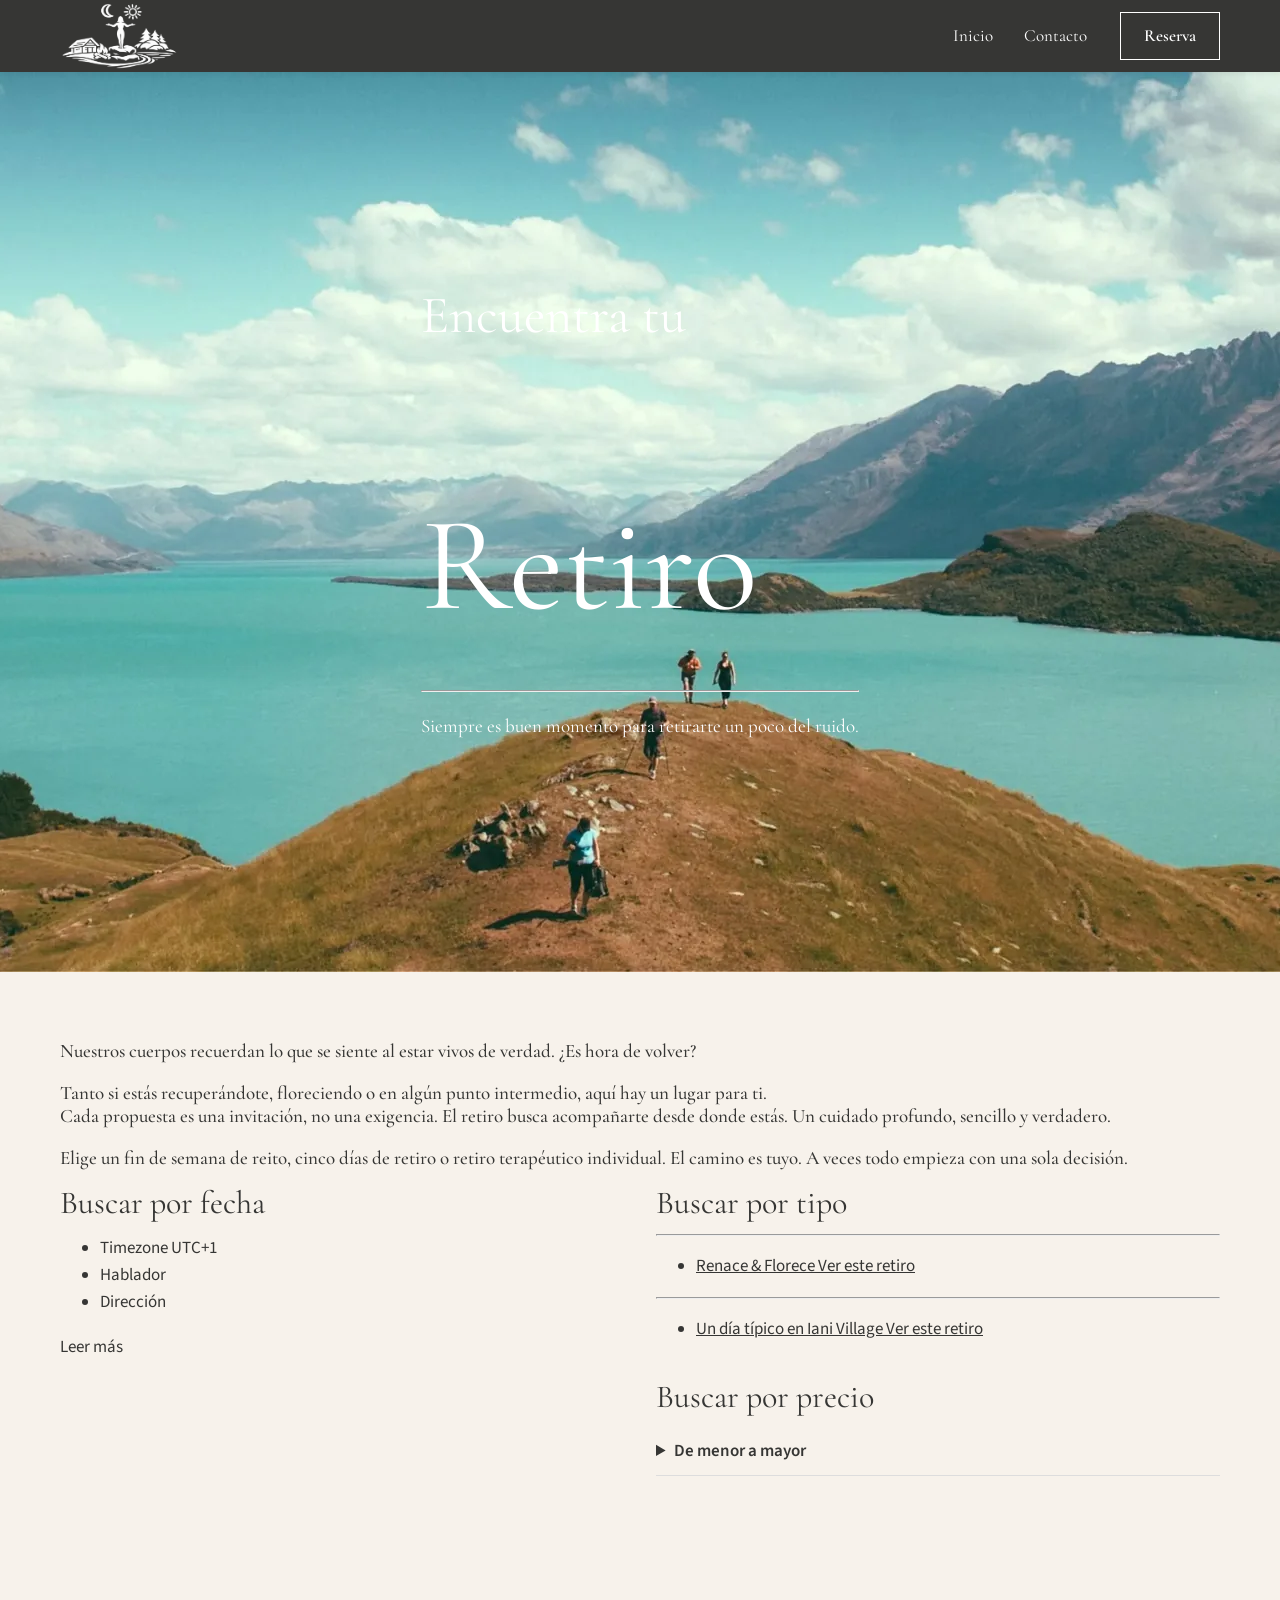
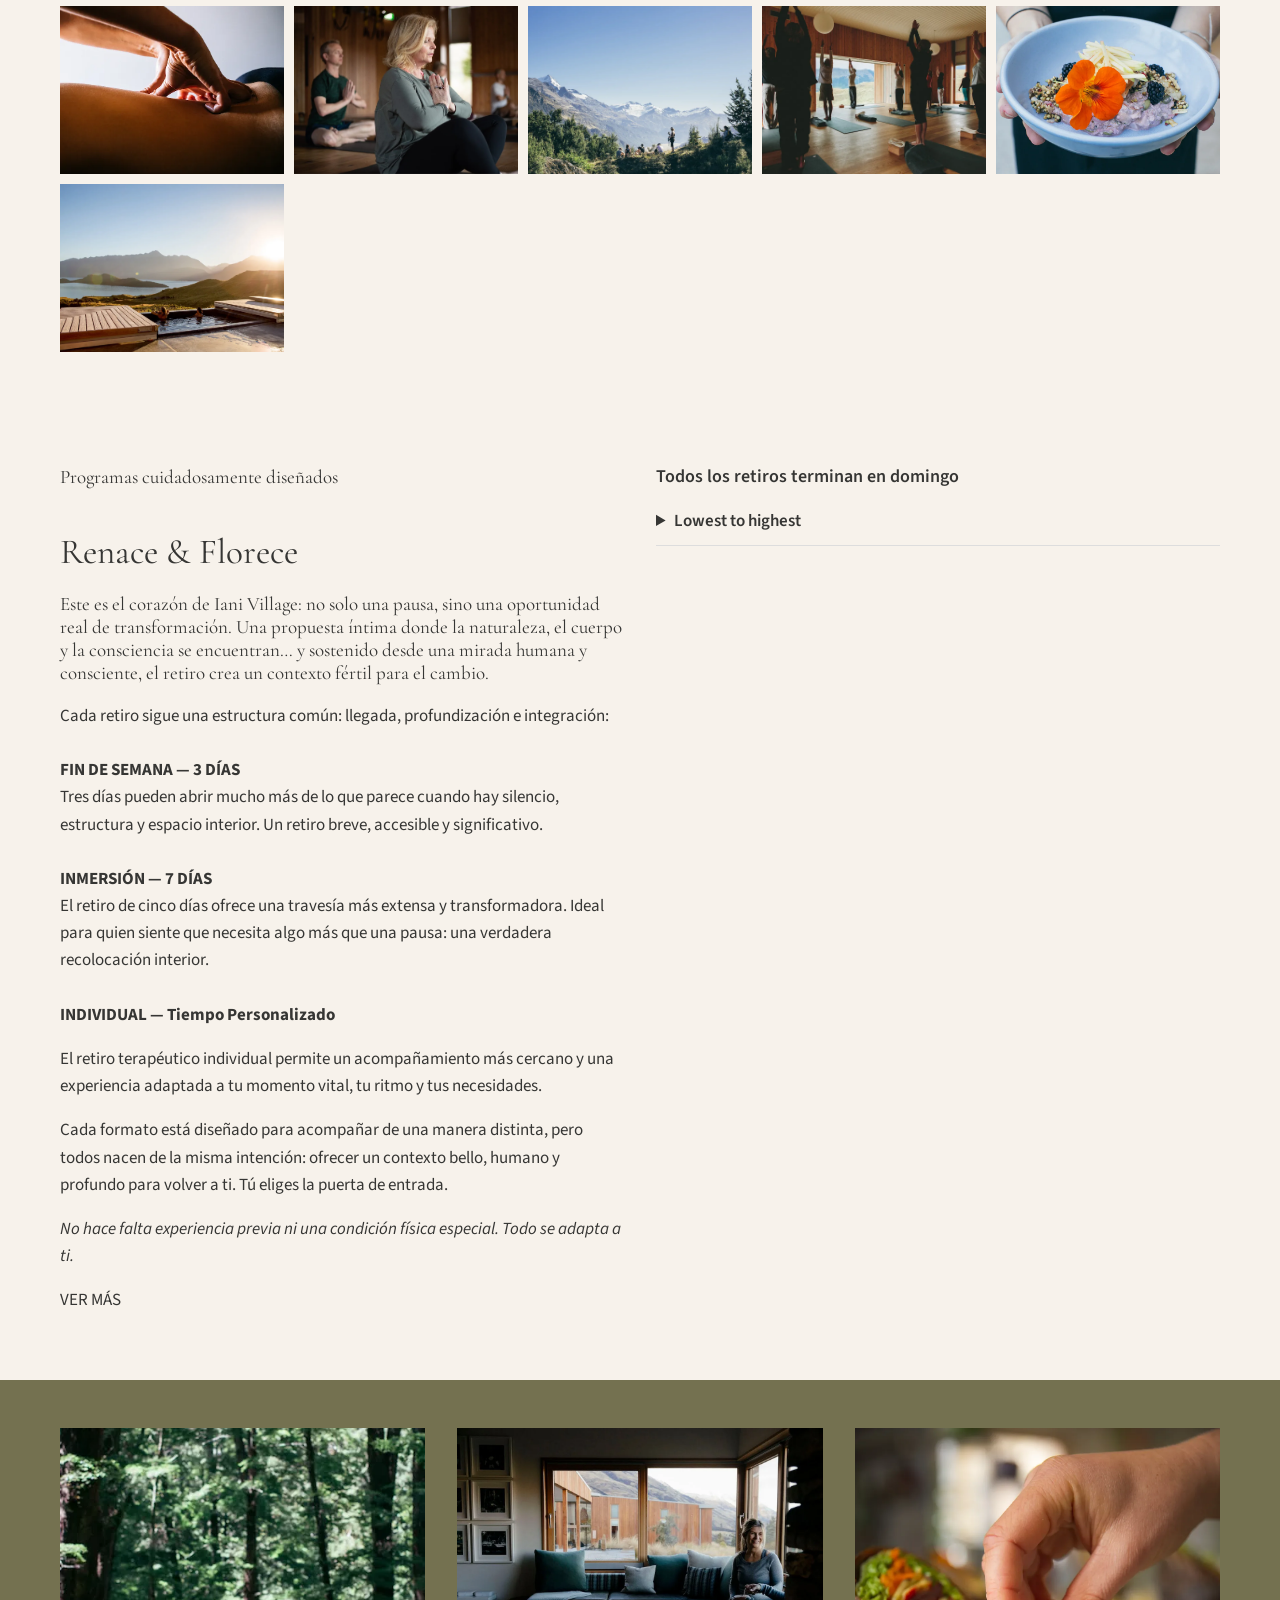
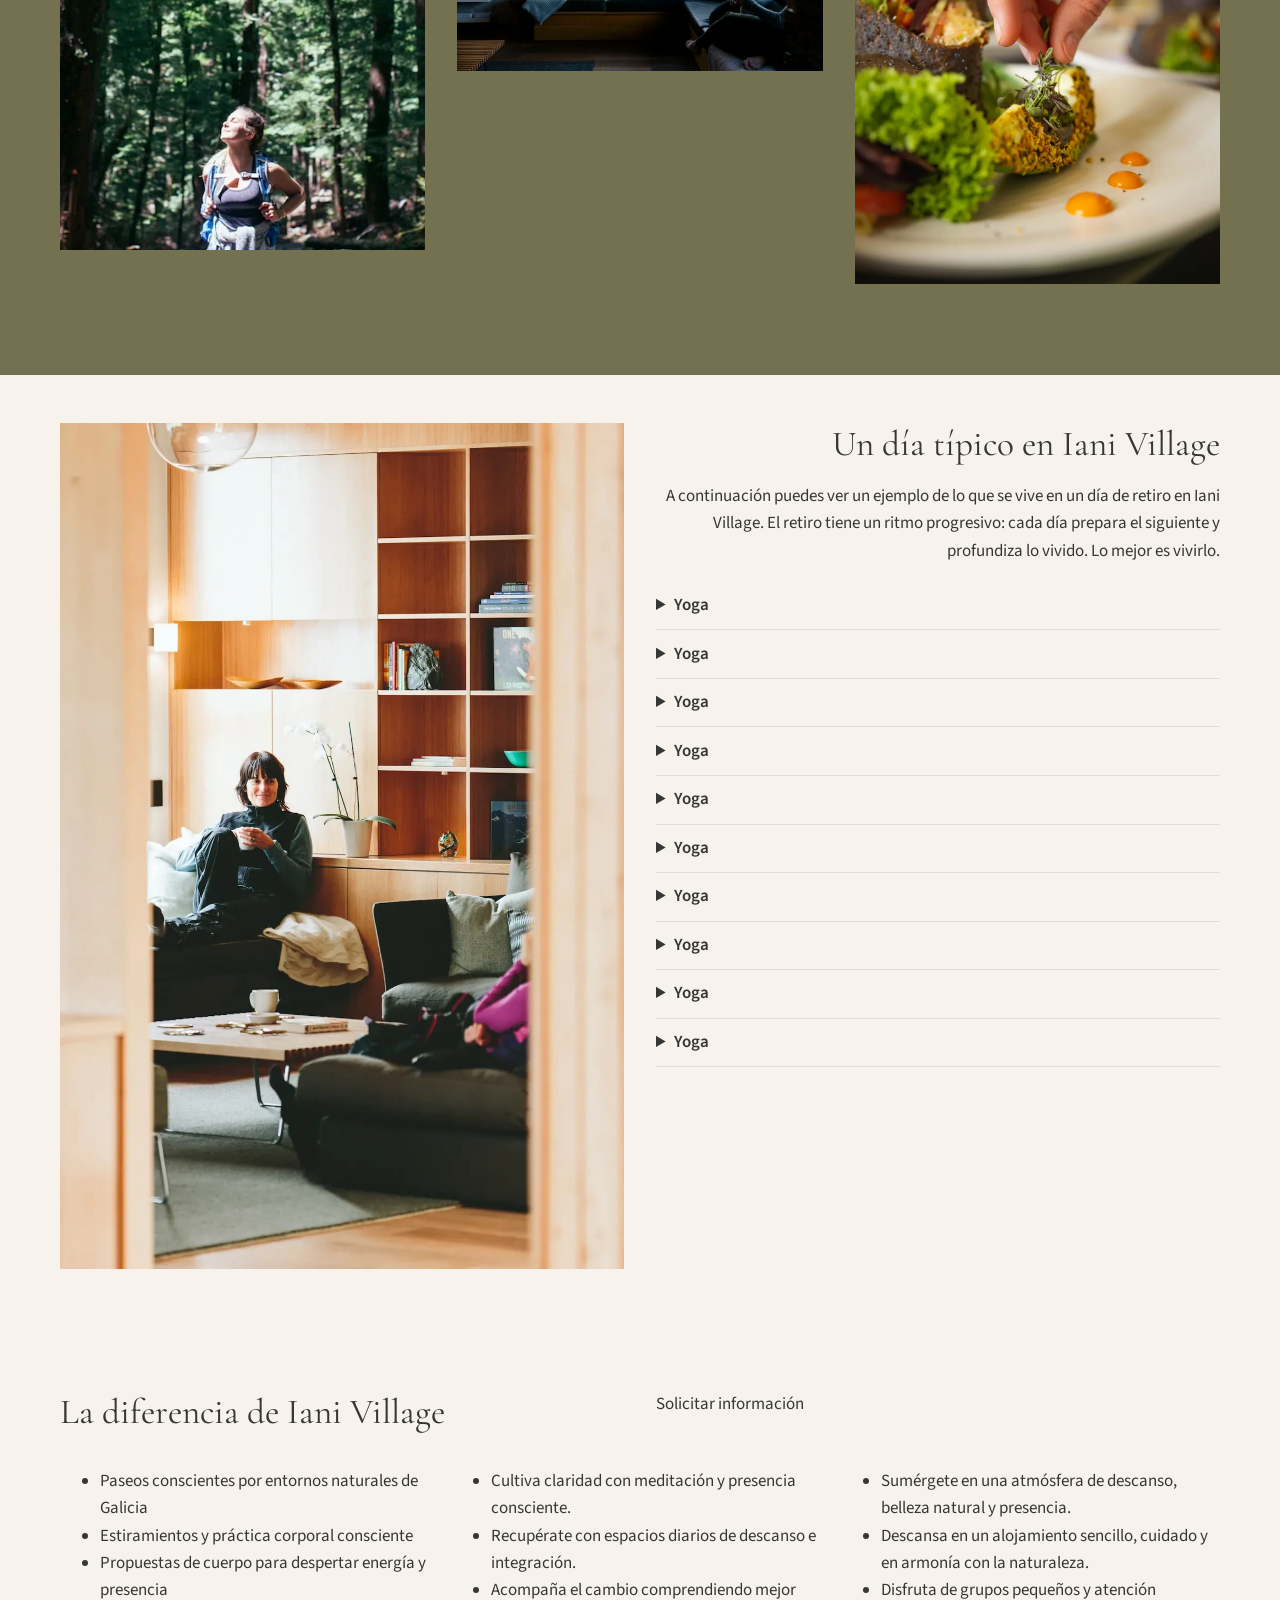
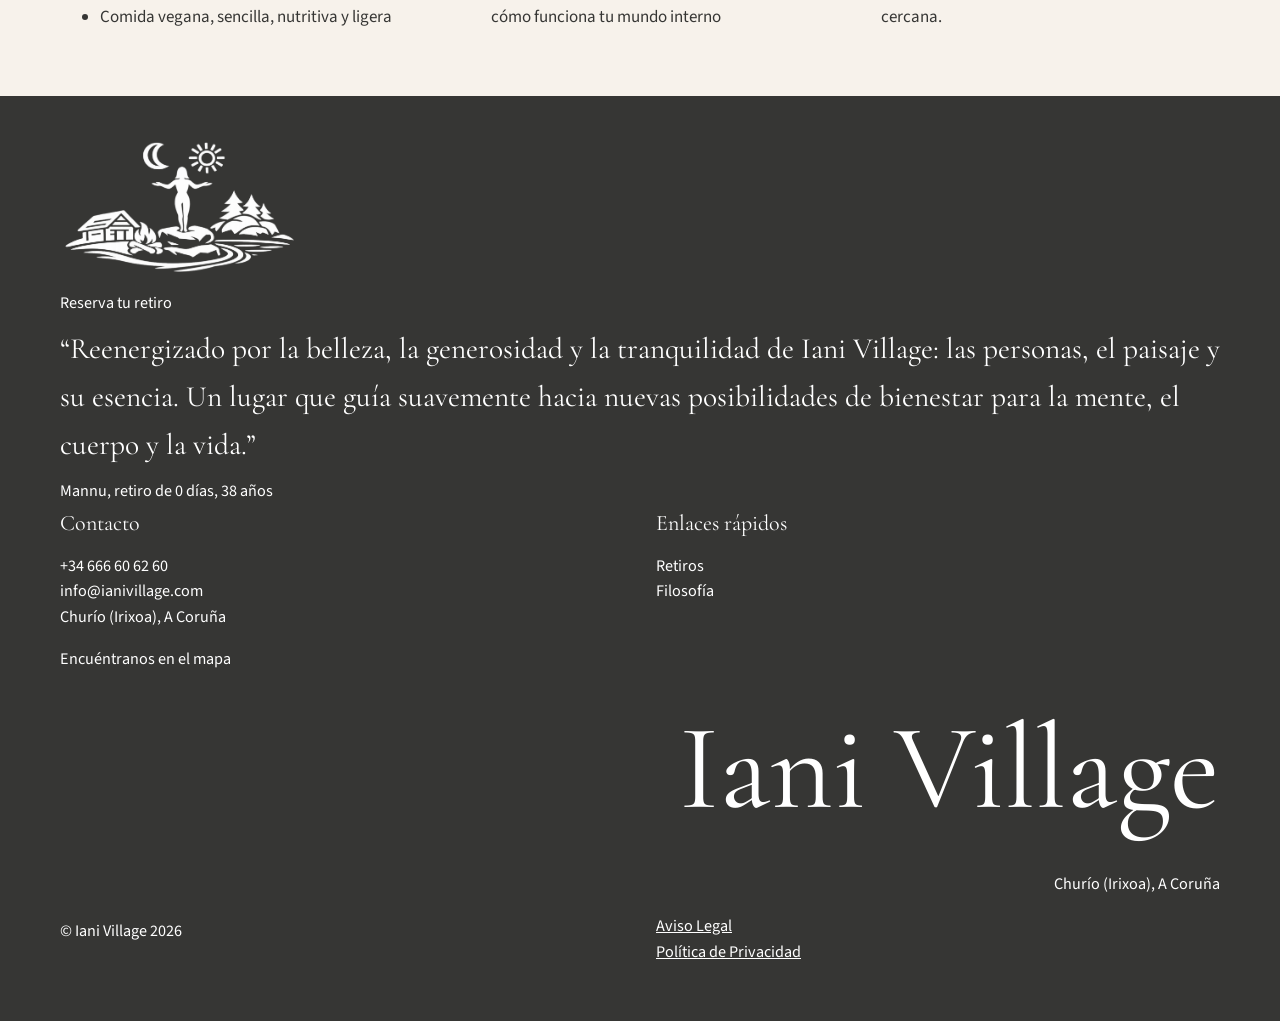
==== docs/index.html @ d8193617 "Iani Village: portada y textos legales Co-Authored-By: Claude Opus 5.5 <noreply@anthropic.com> Claud" ====
<!DOCTYPE html>
<html lang="es">
<head>
<meta charset="utf-8">
<meta name="viewport" content="width=device-width, initial-scale=1">
<title>Iani Village | Retiros de consciencia en la naturaleza | Iani Village</title>
<meta name="description" content="Un espacio de retiro en plena naturaleza gallega para parar, respirar, sentir y volver a lo esencial.">
<link rel="icon" href="img/favicon.png">
<link rel="preconnect" href="https://fonts.googleapis.com">
<link rel="preconnect" href="https://fonts.gstatic.com" crossorigin>
<link rel="stylesheet" href="https://fonts.googleapis.com/css2?family=Cormorant+Garamond:ital,wght@0,400;0,500;0,600;1,400&family=Source+Sans+3:ital,wght@0,300;0,400;0,600;1,400&display=swap">
<link rel="stylesheet" href="estilo.css">
</head>
<body class="normal">
<header class="cabecera">
  <div class="ancho">
    <a class="logo" href="./"><img src="img/cropped-chatgpt-image-26-mar-2026-15-52-22-1.webp" alt="Iani Village"></a>
    <input type="checkbox" id="menu-movil" class="menu-check">
    <label for="menu-movil" class="menu-boton" aria-label="Abrir menú"><span></span></label>
    <nav class="menu">
      <ul>
        <li><a href="./">Inicio</a>
        </li>
        <li><a href="mailto:info@ianivillage.com">Contacto</a>
        </li>
      </ul>
      <a class="boton boton-cabecera" href="https://wa.me/34666606260">Reserva</a>
    </nav>
  </div>
</header>
<main>
<section class="bloque centrado" style="background-image:url('img/imgi-87-6573a734d9a6471a1a8c747d-hike-in-the-hills-min-scale.webp');min-height:100svh">
<div class="ancho">
<p style='font-family:"Cormorant Garamond", sans-serif;font-size:clamp(34px, 4.1vw, 56px);font-weight:400;line-height:62px;color:var( --e-global-color-secondary )'>Encuentra tu</p>
<h1 style='font-family:"Cormorant Garamond", sans-serif;font-size:clamp(86px, 10.5vw, 144px);font-weight:400;line-height:115px;color:var( --e-global-color-secondary )'>Retiro</h1>
<hr/>
<div style='font-family:"Cormorant Garamond", sans-serif;font-size:19px;font-weight:400;line-height:29px;color:var( --e-global-color-secondary )'>
<p> Siempre es buen momento para retirarte un poco del ruido. </p>
</div>
</div>
</section>
<section class="bloque" style="background-color:var( --e-global-color-49dea98 )">
<div class="ancho">
<div style='font-family:"Cormorant Garamond", sans-serif;font-size:19px;font-weight:500;line-height:23px'>
<p>Nuestros cuerpos recuerdan lo que se siente al estar vivos de verdad. ¿Es hora de volver?</p>
<p>Tanto si estás recuperándote, floreciendo o en algún punto intermedio, aquí hay un lugar para ti.<br/>Cada propuesta es una invitación, no una exigencia. El retiro busca acompañarte desde donde estás. Un cuidado profundo, sencillo y verdadero.</p>
<p>Elige un fin de semana de reito, cinco días de retiro o retiro terapéutico individual. El camino es tuyo. A veces todo empieza con una sola decisión.</p>
</div>
<div class="grupo">
<div class="columnas">
<div class="col">
<div class="grupo">
<h3 style='font-family:"Cormorant Garamond", sans-serif;font-size:clamp(22px, 2.5vw, 34px);font-weight:400;line-height:30px'>Buscar por fecha</h3>
<ul>
<li>Timezone UTC+1   </li>
<li>Hablador   </li>
<li>Dirección   </li>
</ul>
<p><a>Leer más</a> </p>
</div>
</div>
<div class="col">
<div class="grupo">
<h3 style='font-family:"Cormorant Garamond", sans-serif;font-size:clamp(22px, 2.5vw, 34px);font-weight:400;line-height:30px'>Buscar por tipo</h3>
<hr/>
<ul>
<li><a href="#revive-and-thrive"> Renace &amp; Florece  Ver este retiro   </a></li>
</ul>
<hr/>
<ul>
<li><a href="#typical-day"> Un día típico en Iani Village  Ver este retiro   </a></li>
</ul>
<h3 style='font-family:"Cormorant Garamond", sans-serif;font-size:clamp(22px, 2.5vw, 34px);font-weight:400;line-height:30px'>Buscar por precio</h3>
<details>
<summary>De menor a mayor</summary>
<ul>
<li> 02 Aug 26 , Essential (5 Day)  From $ 6250 NZD   </li>
<li> 02 Aug 26 , Essential (5 Day)  From $ 6250 NZD   </li>
<li> 02 Aug 26 , Essential (5 Day)  From $ 6250 NZD   </li>
<li> 02 Aug 26 , Essential (5 Day)  From $ 6250 NZD   </li>
<li> 02 Aug 26 , Essential (5 Day)  From $ 6250 NZD   </li>
</ul>
</details>
</div>
</div>
</div>
</div>
</div>
</section>
<section class="bloque" style="background-color:var( --e-global-color-49dea98 )">
<div class="ancho">
<div class="galeria"><img alt="" loading="lazy" src="img/65d5839ad60076012c733bdc-tomlajones-com-4251.webp"/><img alt="" loading="lazy" src="img/65715ee63e44aac0881cd222-group-yoga-min.webp"/><img alt="" loading="lazy" src="img/65d6abd6b6a6f51faaefb28f-tomlajones-com-3338hero-hiking.webp"/><img alt="" loading="lazy" src="img/661ddcc73cf35f672168e296-20140302-trade-151-0733hero-classes.webp"/><img alt="" loading="lazy" src="img/65d5834be186c3b161023112-tomlajones-com-3255.webp"/><img alt="" loading="lazy" src="img/65d5835667487797ab1fb6ae-c-rutherford-8263.webp"/></div>
</div>
</section>
<section class="bloque" id="revive-and-thrive" style="background-color:var( --e-global-color-49dea98 )">
<div class="ancho">
<div class="columnas">
<div class="col">
<div class="grupo">
<p style='font-family:"Cormorant Garamond", sans-serif;font-size:19px;font-weight:400;line-height:23px'>Programas cuidadosamente diseñados</p>
<h2>Renace &amp; Florece</h2>
<div style='font-family:"Cormorant Garamond", sans-serif;font-size:19px;font-weight:400;line-height:23px'>
<p>Este es el corazón de Iani Village: no solo una pausa, sino una oportunidad real de transformación. Una propuesta íntima donde la naturaleza, el cuerpo y la consciencia se encuentran… y sostenido desde una mirada humana y consciente, el retiro crea un contexto fértil para el cambio.</p>
</div>
<p>Cada retiro sigue una estructura común: llegada, profundización e integración:<br/>‍<br/><strong>FIN DE SEMANA — 3 DÍAS</strong><br/>Tres días pueden abrir mucho más de lo que parece cuando hay silencio, estructura y espacio interior. Un retiro breve, accesible y significativo.<br/>‍<br/><strong>INMERSIÓN — 7 DÍAS</strong><br/>El retiro de cinco días ofrece una travesía más extensa y transformadora. Ideal para quien siente que necesita algo más que una pausa: una verdadera recolocación interior.<br/><br/><strong>INDIVIDUAL — Tiempo Personalizado</strong></p>
<p>El retiro terapéutico individual permite un acompañamiento más cercano y una experiencia adaptada a tu momento vital, tu ritmo y tus necesidades.</p>
<p>Cada formato está diseñado para acompañar de una manera distinta, pero todos nacen de la misma intención: ofrecer un contexto bello, humano y profundo para volver a ti. Tú eliges la puerta de entrada.</p>
<p><em>No hace falta experiencia previa ni una condición física especial. Todo se adapta a ti.</em></p>
<p class="botones">VER MÁS</p>
</div>
</div>
<div class="col">
<div class="grupo">
<h4 style='font-family:"Source Sans 3", sans-serif;font-size:18px;font-weight:600;line-height:23px'>Todos los retiros terminan en domingo</h4>
<details>
<summary>Lowest to highest</summary>
<ul>
<li> 02 Aug 26 , Essential (5 Day)  From $ 6250 NZD   </li>
<li> 02 Aug 26 , Essential (5 Day)  From $ 6250 NZD   </li>
<li> 02 Aug 26 , Essential (5 Day)  From $ 6250 NZD   </li>
<li> 02 Aug 26 , Essential (5 Day)  From $ 6250 NZD   </li>
<li> 02 Aug 26 , Essential (5 Day)  From $ 6250 NZD   </li>
</ul>
</details>
</div>
</div>
</div>
</div>
</section>
<section class="bloque" style="background-color:#747150">
<div class="ancho">
<div class="grupo" style="background-color:#74715000">
<div class="columnas">
<div class="col">
<div class="grupo">
<p class="imagen"><img alt="" loading="lazy" src="img/65d584b20e10218dd45a999b-tomlajones-com-0676hero-hiking.webp" style="width:100%"/></p>
</div>
</div>
<div class="col">
<div class="grupo">
<p class="imagen"><img alt="" loading="lazy" src="img/65d584e47f1147159570b7e6-ah-d-1313classes-p-1080-1.webp" style="width:100%"/></p>
</div>
</div>
<div class="col">
<div class="grupo">
<p class="imagen"><img alt="" loading="lazy" src="img/65d584fb7f1147159570c5f7-t-shoultz-9892.webp" style="width:100%"/></p>
</div>
</div>
</div>
</div>
</div>
</section>
<section class="bloque" id="typical-day" style="background-color:var( --e-global-color-49dea98 )">
<div class="ancho">
<div class="columnas">
<div class="col">
<div class="grupo">
<p class="imagen"><img alt="" loading="lazy" src="img/65d58be830d653c02f8d6501-20140302-trade-151-0665hero-buildin.webp" style="width:100%"/></p>
</div>
</div>
<div class="col">
<div class="grupo">
<h2 style="text-align:end">Un día típico en Iani Village</h2>
<div style="text-align:end">
<p>A continuación puedes ver un ejemplo de lo que se vive en un día de retiro en Iani Village. El retiro tiene un ritmo progresivo: cada día prepara el siguiente y profundiza lo vivido. Lo mejor es vivirlo.</p>
</div>
<details>
<summary>Yoga</summary>
<p> Yoga is a panacea. Shown to enhance your mobility, improve mental health, reduce stress, and increase strength. Still not impressed? Yoga has also been shown to deepen sleep and alleviate chronic pain while introducing many to concepts of mindfulness. </p>
</details>
<details>
<summary>Yoga</summary>
<p> Yoga is a panacea. Shown to enhance your mobility, improve mental health, reduce stress, and increase strength. Still not impressed? Yoga has also been shown to deepen sleep and alleviate chronic pain while introducing many to concepts of mindfulness. </p>
</details>
<details>
<summary>Yoga</summary>
<p> Yoga is a panacea. Shown to enhance your mobility, improve mental health, reduce stress, and increase strength. Still not impressed? Yoga has also been shown to deepen sleep and alleviate chronic pain while introducing many to concepts of mindfulness. </p>
</details>
<details>
<summary>Yoga</summary>
<p> Yoga is a panacea. Shown to enhance your mobility, improve mental health, reduce stress, and increase strength. Still not impressed? Yoga has also been shown to deepen sleep and alleviate chronic pain while introducing many to concepts of mindfulness. </p>
</details>
<details>
<summary>Yoga</summary>
<p> Yoga is a panacea. Shown to enhance your mobility, improve mental health, reduce stress, and increase strength. Still not impressed? Yoga has also been shown to deepen sleep and alleviate chronic pain while introducing many to concepts of mindfulness. </p>
</details>
<details>
<summary>Yoga</summary>
<p> Yoga is a panacea. Shown to enhance your mobility, improve mental health, reduce stress, and increase strength. Still not impressed? Yoga has also been shown to deepen sleep and alleviate chronic pain while introducing many to concepts of mindfulness. </p>
</details>
<details>
<summary>Yoga</summary>
<p> Yoga is a panacea. Shown to enhance your mobility, improve mental health, reduce stress, and increase strength. Still not impressed? Yoga has also been shown to deepen sleep and alleviate chronic pain while introducing many to concepts of mindfulness. </p>
</details>
<details>
<summary>Yoga</summary>
<p> Yoga is a panacea. Shown to enhance your mobility, improve mental health, reduce stress, and increase strength. Still not impressed? Yoga has also been shown to deepen sleep and alleviate chronic pain while introducing many to concepts of mindfulness. </p>
</details>
<details>
<summary>Yoga</summary>
<p> Yoga is a panacea. Shown to enhance your mobility, improve mental health, reduce stress, and increase strength. Still not impressed? Yoga has also been shown to deepen sleep and alleviate chronic pain while introducing many to concepts of mindfulness. </p>
</details>
<details>
<summary>Yoga</summary>
<p> Yoga is a panacea. Shown to enhance your mobility, improve mental health, reduce stress, and increase strength. Still not impressed? Yoga has also been shown to deepen sleep and alleviate chronic pain while introducing many to concepts of mindfulness. </p>
</details>
</div>
</div>
</div>
</div>
</section>
<section class="bloque" style="background-color:var( --e-global-color-49dea98 )">
<div class="ancho">
<div class="grupo">
<div class="columnas">
<div class="col">
<div class="grupo">
<h2>La diferencia de Iani Village</h2>
</div>
</div>
<div class="col">
<div class="grupo">
<p class="botones">Solicitar información</p>
</div>
</div>
</div>
</div>
<div class="grupo rejilla" style="grid-template-columns:repeat(3, 1fr)">
<ul>
<li>Paseos conscientes por entornos naturales de Galicia</li>
<li>Estiramientos y práctica corporal consciente</li>
<li>Propuestas de cuerpo para despertar energía y presencia</li>
<li>Comida vegana, sencilla, nutritiva y ligera</li>
</ul>
<ul>
<li>Cultiva claridad con meditación y presencia consciente.</li>
<li>Recupérate con espacios diarios de descanso e integración.</li>
<li>Acompaña el cambio comprendiendo mejor cómo funciona tu mundo interno</li>
</ul>
<ul>
<li>Sumérgete en una atmósfera de descanso, belleza natural y presencia.</li>
<li>Descansa en un alojamiento sencillo, cuidado y en armonía con la naturaleza.</li>
<li>Disfruta de grupos pequeños y atención cercana.</li>
</ul>
</div>
</div>
</section>
</main>
<footer class="pie">
<div class="ancho">
<section class="bloque" style="background-color:var( --e-global-color-primary )">
<div class="ancho">
<p class="imagen" style="text-align:start"><a href="./"><img alt="" loading="lazy" src="img/cropped-chatgpt-image-26-mar-2026-15-52-22-1.webp" style="width:23%"/></a></p>
<p class="botones">Reserva tu retiro</p>
<p style='font-family:"Cormorant Garamond", sans-serif;font-size:clamp(22px, 2.3vw, 32px);font-weight:400;line-height:48px;color:var( --e-global-color-secondary )'>“Reenergizado por la belleza, la generosidad y la tranquilidad de Iani Village: las personas, el paisaje y su esencia. Un lugar que guía suavemente hacia nuevas posibilidades de bienestar para la mente, el cuerpo y la vida.”</p>
<div style="color:var( --e-global-color-secondary )">
<p>Mannu, retiro de 0 días, 38 años</p>
</div>
<div class="grupo">
<div class="columnas">
<div class="col">
<div class="grupo">
<p style='font-family:"Cormorant Garamond", sans-serif;font-size:22px;font-weight:400;line-height:28px;color:var( --e-global-color-secondary )'>Contacto</p>
<ul class="lista-iconos">
<li>+34 666 60 62 60</li>
<li>info@ianivillage.com</li>
<li>Churío (Irixoa), A Coruña</li>
</ul>
<p class="botones">Encuéntranos en el mapa</p>
</div>
</div>
<div class="col">
<div class="grupo">
<p style='font-family:"Cormorant Garamond", sans-serif;font-size:22px;font-weight:400;line-height:28px;color:var( --e-global-color-secondary )'>Enlaces rápidos</p>
<ul class="lista-iconos">
<li>Retiros</li>
<li>Filosofía</li>
</ul>
</div>
</div>
</div>
</div>
<div class="grupo">
<div class="grupo">
<p style='text-align:end;font-family:"Cormorant Garamond", sans-serif;font-size:clamp(78px, 9.5vw, 130px);font-weight:400;line-height:130px;color:var( --e-global-color-secondary )'>Iani Village</p>
<div style="text-align:end;color:var( --e-global-color-secondary )">
<p>Churío (Irixoa), A Coruña</p>
</div>
</div>
</div>
<div class="grupo">
<div class="columnas">
<div class="col">
<div class="grupo">
<div style="color:var( --e-global-color-secondary )">
<p>© Iani Village 2026</p>
</div>
</div>
</div>
<div class="col">
<div class="grupo">
<ul class="lista-iconos">
<li><a href="aviso-legal/">Aviso Legal</a></li>
<li><a href="politica-de-privacidad/">Política de Privacidad</a></li>
</ul>
</div>
</div>
</div>
</div>
</div>
</section>
</div>
</footer>
</body>
</html>
---- docs/estilo.css ----
/* =========================================================
   ESTILO DE IANI VILLAGE
   Para cambiar colores o letras, toca solo este primer bloque.
   ========================================================= */
:root {
  /* Colores del kit de Elementor de la web original */
  --e-global-color-primary: #363634;
  --e-global-color-secondary: #FFFFFF;
  --e-global-color-text: #363634;
  --e-global-color-accent: #363634;
  --e-global-color-49dea98: #F7F2EB;

  /* Colores y letras que usa esta web */
  --color-fondo: #F7F2EB;
  --color-texto: #363634;
  --color-titulos: #363634;
  --color-enlace: #363634;
  --color-boton: #363634;
  --color-boton-texto: #FFFFFF;
  --color-cabecera: #363634;
  --color-menu: #FFFFFF;
  --color-menu-activo: #F7F2EB;
  --color-pie: #363634;
  --color-pie-texto: #FFFFFF;
  --fuente-texto: "Source Sans 3", sans-serif;
  --peso-texto: 400;
  --fuente-titulos: "Cormorant Garamond", serif;
  --peso-titulos: 500;
  --fuente-menu: "Cormorant Garamond", serif;
  --ancho: 1200px;
  --alto-logo: 70px;
  --radio-boton: 0;
}

/* ===== Base común (no hace falta tocar) ===== */
*, *::before, *::after { box-sizing: border-box; }
html { scroll-behavior: smooth; }
body { margin: 0; font-family: var(--fuente-texto); font-weight: var(--peso-texto, 400); color: var(--color-texto);
       background: var(--color-fondo); line-height: 1.6; font-size: 17px; }
img { max-width: 100%; height: auto; }
a { color: var(--color-enlace); }
h1, h2, h3, h4 { font-family: var(--fuente-titulos); font-weight: var(--peso-titulos, 600); line-height: 1.2;
                 margin: 1.2em 0 .5em; color: var(--color-titulos, inherit); }
h1 { font-size: clamp(2rem, 5vw, 3rem); }
h2 { font-size: clamp(1.6rem, 3.5vw, 2.2rem); }
h3 { font-size: 1.35rem; }
h4 { font-size: 1.1rem; }
.ancho { max-width: var(--ancho, 1140px); margin: 0 auto; padding: 0 20px; }
.bloque { padding: 48px 0; background-size: cover; background-position: center; }
.bloque > .ancho > :first-child, .col > :first-child, .grupo > :first-child { margin-top: 0; }
.columnas { display: flex; flex-wrap: wrap; gap: 32px; }
.col { flex: 1 1 0; min-width: 0; }
@media (max-width: 767px) { .col { flex-basis: 100%; } }
.grupo { margin: 0 0 1em; }
.imagen { margin: 0 0 1em; }
.imagen img { display: inline-block; }
.video { position: relative; aspect-ratio: 16 / 9; margin: 1em 0; }
.video iframe { position: absolute; inset: 0; width: 100%; height: 100%; border: 0; }
.galeria { display: grid; grid-template-columns: repeat(auto-fill, minmax(200px, 1fr)); gap: 10px; margin: 1em 0; }
.galeria img { width: 100%; height: 100%; object-fit: cover; aspect-ratio: 4 / 3; }
.caja { margin-bottom: 1.5em; }
.caja h3 { font-size: 1.05rem; }
details { border-bottom: 1px solid #ddd; padding: .6em 0; }
summary { cursor: pointer; font-weight: 600; }
.botones { margin: 1em 0; }
.boton { display: inline-block; padding: .7em 1.6em; background: var(--color-boton); color: var(--color-boton-texto, #fff);
         text-decoration: none; border-radius: var(--radio-boton, 4px); font-weight: 600; margin: 0 .4em .4em 0; }
.boton:hover { filter: brightness(1.1); }
.boton-secundario { background: transparent; color: var(--color-boton); box-shadow: inset 0 0 0 2px var(--color-boton); }
.contacto-directo { padding: 1em 0; }
.redes, .lista-iconos { list-style: none; padding: 0; }
.redes { display: flex; flex-wrap: wrap; gap: 14px; }
table { border-collapse: collapse; width: 100%; }
td, th { border: 1px solid #ddd; padding: .4em .6em; text-align: left; }

/* ----- Cabecera y menú ----- */
.cabecera { background: var(--color-cabecera); position: sticky; top: 0; z-index: 10; box-shadow: 0 1px 6px rgba(0,0,0,.08); }
.cabecera .ancho { display: flex; align-items: center; justify-content: space-between; min-height: 72px; gap: 20px; }
.logo { display: flex; align-items: center; gap: 36px; }
.logo img { max-height: var(--alto-logo, 56px); width: auto; display: block; }
.menu .redes { margin: 0; gap: 0; color: var(--color-menu); }
.menu { display: flex; align-items: center; gap: 20px; }
.menu ul { list-style: none; margin: 0; padding: 0; }
.menu > ul { display: flex; gap: 4px; }
.menu li { position: relative; }
.menu a { display: block; padding: .5em .8em; color: var(--color-menu); text-decoration: none;
          font-family: var(--fuente-menu, var(--fuente-titulos)); }
.menu a:hover { color: var(--color-menu-activo, var(--color-enlace)); }
.menu .boton-cabecera { color: var(--color-boton-texto, #fff); padding: .6em 1.4em; margin: 0; }
.menu li ul { display: none; position: absolute; left: 0; top: 100%; min-width: 220px; background: var(--color-cabecera);
              box-shadow: 0 6px 16px rgba(0,0,0,.12); padding: 6px 0; }
.menu li ul ul { left: 100%; top: 0; }
.menu li:hover > ul, .menu li:focus-within > ul { display: block; }
.con-sub > a::after { content: " ▾"; font-size: .8em; }
.menu-check, .menu-boton { display: none; }

@media (max-width: 900px) {
  .menu-boton { display: block; width: 44px; height: 44px; cursor: pointer; position: relative; }
  .menu-boton span, .menu-boton span::before, .menu-boton span::after {
    position: absolute; left: 10px; width: 24px; height: 2px; background: var(--color-menu); content: ""; }
  .menu-boton span { top: 21px; }
  .menu-boton span::before { top: -7px; left: 0; }
  .menu-boton span::after { top: 7px; left: 0; }
  .cabecera .ancho { flex-wrap: wrap; }
  .menu { display: none; width: 100%; flex-direction: column; align-items: stretch; padding-bottom: 16px; }
  .menu-check:checked ~ .menu { display: flex; }
  .menu > ul { flex-direction: column; }
  .menu li ul, .menu li ul ul { display: block; position: static; box-shadow: none; padding-left: 16px; background: none; min-width: 0; }
  .con-sub > a::after { content: ""; }
  .bloque { padding: 32px 0; }
  body { font-size: 16px; }
}

/* ----- Pie ----- */
.pie { background: var(--color-pie); color: var(--color-pie-texto); padding: 40px 0 24px; font-size: .95em; }
.pie a { color: inherit; }
.pie .bloque { padding: 0; background: none !important; }
.pie .ancho .ancho { padding: 0; }

/* ----- Vídeo de fondo ----- */
.con-video { position: relative; overflow: hidden; }
.fondo-video { position: absolute; inset: 0; width: 100%; height: 100%; object-fit: cover; z-index: 0; }
.con-video > .capa { position: absolute; inset: 0; z-index: 0; }
.con-video > :not(.fondo-video):not(.capa) { position: relative; z-index: 1; }
.menu .redes a { font-size: 0; padding: 0; }
.pie .col { flex-basis: 0; }
.pie .imagen img { max-width: 240px; }
.centrado { display: flex; flex-direction: column; justify-content: center; }
.tarjeta { border: 1px solid rgba(0,0,0,.08); border-radius: 6px; padding: 24px; text-align: center; max-width: 820px; margin: 1em auto; }
.tarjeta .cargo { font-weight: 600; opacity: .8; }
.tarjeta .redes { justify-content: center; }
main > .bloque:first-child[style*="background-image"] { min-height: 420px; padding: 80px 0; display: flex; flex-direction: column; justify-content: center; }
.con-fondo { padding: 20px; background-size: cover; background-position: center; height: 100%; }
.imagen-columna img { width: 100%; object-fit: cover; }
strong, b { font-weight: 700; }
@media (max-width: 600px) { main > .bloque:first-child[style*="background-image"] { min-height: 300px !important; padding: 48px 0; } }
.rejilla { display: grid; gap: 12px; }
.rejilla > * { margin: 0; }
.rejilla .imagen img { width: 100%; height: 100%; object-fit: cover; aspect-ratio: 4 / 3; }
.promo { position: relative; min-height: 220px; background-size: cover; background-position: center; display: flex;
         align-items: center; justify-content: center; text-align: center; padding: 16px; margin-bottom: 1em; overflow: hidden; }
.promo::before { content: ""; position: absolute; inset: 0; background: rgba(255,255,255,.55); transition: background .3s; }
.promo:hover::before { background: rgba(255,255,255,.75); }
.promo-texto { position: relative; }
.promo h3 { margin: 0 0 .4em; font-size: 1.3rem; }
.promo p { margin: .2em 0; font-size: .95em; }
.tarjeta > img:first-child { width: 110px; height: 110px; object-fit: cover; border-radius: 50%; }
@media (max-width: 600px) { .rejilla { grid-template-columns: 1fr 1fr !important; } }
.carrusel { display: flex; overflow-x: auto; scroll-snap-type: x mandatory; margin: 1em 0; scrollbar-width: thin; }
.carrusel figure { flex: 0 0 100%; scroll-snap-align: start; margin: 0; position: relative; }
.carrusel img { width: 100%; aspect-ratio: 4 / 3; object-fit: cover; display: block; }
.carrusel figcaption { position: absolute; inset: auto 0 0 0; padding: 12px 16px; background: rgba(0,0,0,.35); color: #fff; }
.opiniones figure { padding: 8px 48px; text-align: center; }
.opiniones blockquote { margin: 0; font-style: italic; }
.opiniones figcaption { position: static; background: none; color: inherit; font-weight: 600; padding: 8px 0 0; }
.rejilla.videos { grid-template-columns: repeat(auto-fill, minmax(280px, 1fr)); }

/* ----- Iconos de redes (Font Awesome Free, licencia CC BY 4.0) ----- */
.redes a { display: inline-flex; width: 38px; height: 38px; align-items: center; justify-content: center; font-size: 0; color: inherit; }
.redes a::before { content: ''; width: 18px; height: 18px; background: currentColor; -webkit-mask: var(--icono) center / contain no-repeat; mask: var(--icono) center / contain no-repeat; }
.redes a:hover { opacity: .7; }
.redes a { --icono: url("data:image/svg+xml,%3Csvg%20xmlns%3D%22http%3A//www.w3.org/2000/svg%22%20viewBox%3D%220%200%20512%20512%22%3E%3Cpath%20d%3D%22M326.612%20185.391c59.747%2059.809%2058.927%20155.698.36%20214.59-.11.12-.24.25-.36.37l-67.2%2067.2c-59.27%2059.27-155.699%2059.262-214.96%200-59.27-59.26-59.27-155.7%200-214.96l37.106-37.106c9.84-9.84%2026.786-3.3%2027.294%2010.606.648%2017.722%203.826%2035.527%209.69%2052.721%201.986%205.822.567%2012.262-3.783%2016.612l-13.087%2013.087c-28.026%2028.026-28.905%2073.66-1.155%20101.96%2028.024%2028.579%2074.086%2028.749%20102.325.51l67.2-67.19c28.191-28.191%2028.073-73.757%200-101.83-3.701-3.694-7.429-6.564-10.341-8.569a16.037%2016.037%200%200%201-6.947-12.606c-.396-10.567%203.348-21.456%2011.698-29.806l21.054-21.055c5.521-5.521%2014.182-6.199%2020.584-1.731a152.482%20152.482%200%200%201%2020.522%2017.197zM467.547%2044.449c-59.261-59.262-155.69-59.27-214.96%200l-67.2%2067.2c-.12.12-.25.25-.36.37-58.566%2058.892-59.387%20154.781.36%20214.59a152.454%20152.454%200%200%200%2020.521%2017.196c6.402%204.468%2015.064%203.789%2020.584-1.731l21.054-21.055c8.35-8.35%2012.094-19.239%2011.698-29.806a16.037%2016.037%200%200%200-6.947-12.606c-2.912-2.005-6.64-4.875-10.341-8.569-28.073-28.073-28.191-73.639%200-101.83l67.2-67.19c28.239-28.239%2074.3-28.069%20102.325.51%2027.75%2028.3%2026.872%2073.934-1.155%20101.96l-13.087%2013.087c-4.35%204.35-5.769%2010.79-3.783%2016.612%205.864%2017.194%209.042%2034.999%209.69%2052.721.509%2013.906%2017.454%2020.446%2027.294%2010.606l37.106-37.106c59.271-59.259%2059.271-155.699.001-214.959z%22/%3E%3C/svg%3E"); }
.redes a[href*="wa.me"] { --icono: url("data:image/svg+xml,%3Csvg%20xmlns%3D%22http%3A//www.w3.org/2000/svg%22%20viewBox%3D%220%200%20448%20512%22%3E%3Cpath%20d%3D%22M380.9%2097.1C339%2055.1%20283.2%2032%20223.9%2032c-122.4%200-222%2099.6-222%20222%200%2039.1%2010.2%2077.3%2029.6%20111L0%20480l117.7-30.9c32.4%2017.7%2068.9%2027%20106.1%2027h.1c122.3%200%20224.1-99.6%20224.1-222%200-59.3-25.2-115-67.1-157zm-157%20341.6c-33.2%200-65.7-8.9-94-25.7l-6.7-4-69.8%2018.3L72%20359.2l-4.4-7c-18.5-29.4-28.2-63.3-28.2-98.2%200-101.7%2082.8-184.5%20184.6-184.5%2049.3%200%2095.6%2019.2%20130.4%2054.1%2034.8%2034.9%2056.2%2081.2%2056.1%20130.5%200%20101.8-84.9%20184.6-186.6%20184.6zm101.2-138.2c-5.5-2.8-32.8-16.2-37.9-18-5.1-1.9-8.8-2.8-12.5%202.8-3.7%205.6-14.3%2018-17.6%2021.8-3.2%203.7-6.5%204.2-12%201.4-32.6-16.3-54-29.1-75.5-66-5.7-9.8%205.7-9.1%2016.3-30.3%201.8-3.7.9-6.9-.5-9.7-1.4-2.8-12.5-30.1-17.1-41.2-4.5-10.8-9.1-9.3-12.5-9.5-3.2-.2-6.9-.2-10.6-.2-3.7%200-9.7%201.4-14.8%206.9-5.1%205.6-19.4%2019-19.4%2046.3%200%2027.3%2019.9%2053.7%2022.6%2057.4%202.8%203.7%2039.1%2059.7%2094.8%2083.8%2035.2%2015.2%2049%2016.5%2066.6%2013.9%2010.7-1.6%2032.8-13.4%2037.4-26.4%204.6-13%204.6-24.1%203.2-26.4-1.3-2.5-5-3.9-10.5-6.6z%22/%3E%3C/svg%3E"); }
.redes a[href*="whatsapp"] { --icono: url("data:image/svg+xml,%3Csvg%20xmlns%3D%22http%3A//www.w3.org/2000/svg%22%20viewBox%3D%220%200%20448%20512%22%3E%3Cpath%20d%3D%22M380.9%2097.1C339%2055.1%20283.2%2032%20223.9%2032c-122.4%200-222%2099.6-222%20222%200%2039.1%2010.2%2077.3%2029.6%20111L0%20480l117.7-30.9c32.4%2017.7%2068.9%2027%20106.1%2027h.1c122.3%200%20224.1-99.6%20224.1-222%200-59.3-25.2-115-67.1-157zm-157%20341.6c-33.2%200-65.7-8.9-94-25.7l-6.7-4-69.8%2018.3L72%20359.2l-4.4-7c-18.5-29.4-28.2-63.3-28.2-98.2%200-101.7%2082.8-184.5%20184.6-184.5%2049.3%200%2095.6%2019.2%20130.4%2054.1%2034.8%2034.9%2056.2%2081.2%2056.1%20130.5%200%20101.8-84.9%20184.6-186.6%20184.6zm101.2-138.2c-5.5-2.8-32.8-16.2-37.9-18-5.1-1.9-8.8-2.8-12.5%202.8-3.7%205.6-14.3%2018-17.6%2021.8-3.2%203.7-6.5%204.2-12%201.4-32.6-16.3-54-29.1-75.5-66-5.7-9.8%205.7-9.1%2016.3-30.3%201.8-3.7.9-6.9-.5-9.7-1.4-2.8-12.5-30.1-17.1-41.2-4.5-10.8-9.1-9.3-12.5-9.5-3.2-.2-6.9-.2-10.6-.2-3.7%200-9.7%201.4-14.8%206.9-5.1%205.6-19.4%2019-19.4%2046.3%200%2027.3%2019.9%2053.7%2022.6%2057.4%202.8%203.7%2039.1%2059.7%2094.8%2083.8%2035.2%2015.2%2049%2016.5%2066.6%2013.9%2010.7-1.6%2032.8-13.4%2037.4-26.4%204.6-13%204.6-24.1%203.2-26.4-1.3-2.5-5-3.9-10.5-6.6z%22/%3E%3C/svg%3E"); }
.redes a[href*="instagram"] { --icono: url("data:image/svg+xml,%3Csvg%20xmlns%3D%22http%3A//www.w3.org/2000/svg%22%20viewBox%3D%220%200%20448%20512%22%3E%3Cpath%20d%3D%22M224.1%20141c-63.6%200-114.9%2051.3-114.9%20114.9s51.3%20114.9%20114.9%20114.9S339%20319.5%20339%20255.9%20287.7%20141%20224.1%20141zm0%20189.6c-41.1%200-74.7-33.5-74.7-74.7s33.5-74.7%2074.7-74.7%2074.7%2033.5%2074.7%2074.7-33.6%2074.7-74.7%2074.7zm146.4-194.3c0%2014.9-12%2026.8-26.8%2026.8-14.9%200-26.8-12-26.8-26.8s12-26.8%2026.8-26.8%2026.8%2012%2026.8%2026.8zm76.1%2027.2c-1.7-35.9-9.9-67.7-36.2-93.9-26.2-26.2-58-34.4-93.9-36.2-37-2.1-147.9-2.1-184.9%200-35.8%201.7-67.6%209.9-93.9%2036.1s-34.4%2058-36.2%2093.9c-2.1%2037-2.1%20147.9%200%20184.9%201.7%2035.9%209.9%2067.7%2036.2%2093.9s58%2034.4%2093.9%2036.2c37%202.1%20147.9%202.1%20184.9%200%2035.9-1.7%2067.7-9.9%2093.9-36.2%2026.2-26.2%2034.4-58%2036.2-93.9%202.1-37%202.1-147.8%200-184.8zM398.8%20388c-7.8%2019.6-22.9%2034.7-42.6%2042.6-29.5%2011.7-99.5%209-132.1%209s-102.7%202.6-132.1-9c-19.6-7.8-34.7-22.9-42.6-42.6-11.7-29.5-9-99.5-9-132.1s-2.6-102.7%209-132.1c7.8-19.6%2022.9-34.7%2042.6-42.6%2029.5-11.7%2099.5-9%20132.1-9s102.7-2.6%20132.1%209c19.6%207.8%2034.7%2022.9%2042.6%2042.6%2011.7%2029.5%209%2099.5%209%20132.1s2.7%20102.7-9%20132.1z%22/%3E%3C/svg%3E"); }
.redes a[href*="facebook"] { --icono: url("data:image/svg+xml,%3Csvg%20xmlns%3D%22http%3A//www.w3.org/2000/svg%22%20viewBox%3D%220%200%20320%20512%22%3E%3Cpath%20d%3D%22M279.14%20288l14.22-92.66h-88.91v-60.13c0-25.35%2012.42-50.06%2052.24-50.06h40.42V6.26S260.43%200%20225.36%200c-73.22%200-121.08%2044.38-121.08%20124.72v70.62H22.89V288h81.39v224h100.17V288z%22/%3E%3C/svg%3E"); }
.redes a[href*="youtube"] { --icono: url("data:image/svg+xml,%3Csvg%20xmlns%3D%22http%3A//www.w3.org/2000/svg%22%20viewBox%3D%220%200%20576%20512%22%3E%3Cpath%20d%3D%22M549.655%20124.083c-6.281-23.65-24.787-42.276-48.284-48.597C458.781%2064%20288%2064%20288%2064S117.22%2064%2074.629%2075.486c-23.497%206.322-42.003%2024.947-48.284%2048.597-11.412%2042.867-11.412%20132.305-11.412%20132.305s0%2089.438%2011.412%20132.305c6.281%2023.65%2024.787%2041.5%2048.284%2047.821C117.22%20448%20288%20448%20288%20448s170.78%200%20213.371-11.486c23.497-6.321%2042.003-24.171%2048.284-47.821%2011.412-42.867%2011.412-132.305%2011.412-132.305s0-89.438-11.412-132.305zm-317.51%20213.508V175.185l142.739%2081.205-142.739%2081.201z%22/%3E%3C/svg%3E"); }
.redes a[href*="youtu.be"] { --icono: url("data:image/svg+xml,%3Csvg%20xmlns%3D%22http%3A//www.w3.org/2000/svg%22%20viewBox%3D%220%200%20576%20512%22%3E%3Cpath%20d%3D%22M549.655%20124.083c-6.281-23.65-24.787-42.276-48.284-48.597C458.781%2064%20288%2064%20288%2064S117.22%2064%2074.629%2075.486c-23.497%206.322-42.003%2024.947-48.284%2048.597-11.412%2042.867-11.412%20132.305-11.412%20132.305s0%2089.438%2011.412%20132.305c6.281%2023.65%2024.787%2041.5%2048.284%2047.821C117.22%20448%20288%20448%20288%20448s170.78%200%20213.371-11.486c23.497-6.321%2042.003-24.171%2048.284-47.821%2011.412-42.867%2011.412-132.305%2011.412-132.305s0-89.438-11.412-132.305zm-317.51%20213.508V175.185l142.739%2081.205-142.739%2081.201z%22/%3E%3C/svg%3E"); }
.redes a[href*="telegram"] { --icono: url("data:image/svg+xml,%3Csvg%20xmlns%3D%22http%3A//www.w3.org/2000/svg%22%20viewBox%3D%220%200%20496%20512%22%3E%3Cpath%20d%3D%22M248%208C111%208%200%20119%200%20256s111%20248%20248%20248%20248-111%20248-248S385%208%20248%208zm121.8%20169.9l-40.7%20191.8c-3%2013.6-11.1%2016.9-22.4%2010.5l-62-45.7-29.9%2028.8c-3.3%203.3-6.1%206.1-12.5%206.1l4.4-63.1%20114.9-103.8c5-4.4-1.1-6.9-7.7-2.5l-142%2089.4-61.2-19.1c-13.3-4.2-13.6-13.3%202.8-19.7l239.1-92.2c11.1-4%2020.8%202.7%2017.2%2019.5z%22/%3E%3C/svg%3E"); }
.redes a[href*="t.me"] { --icono: url("data:image/svg+xml,%3Csvg%20xmlns%3D%22http%3A//www.w3.org/2000/svg%22%20viewBox%3D%220%200%20496%20512%22%3E%3Cpath%20d%3D%22M248%208C111%208%200%20119%200%20256s111%20248%20248%20248%20248-111%20248-248S385%208%20248%208zm121.8%20169.9l-40.7%20191.8c-3%2013.6-11.1%2016.9-22.4%2010.5l-62-45.7-29.9%2028.8c-3.3%203.3-6.1%206.1-12.5%206.1l4.4-63.1%20114.9-103.8c5-4.4-1.1-6.9-7.7-2.5l-142%2089.4-61.2-19.1c-13.3-4.2-13.6-13.3%202.8-19.7l239.1-92.2c11.1-4%2020.8%202.7%2017.2%2019.5z%22/%3E%3C/svg%3E"); }
.redes a[href*="twitter"] { --icono: url("data:image/svg+xml,%3Csvg%20xmlns%3D%22http%3A//www.w3.org/2000/svg%22%20viewBox%3D%220%200%20512%20512%22%3E%3Cpath%20d%3D%22M389.2%2048h70.6L305.6%20224.2%20487%20464H345L233.7%20318.6%20106.5%20464H35.8L200.7%20275.5%2026.8%2048H172.4L272.9%20180.9%20389.2%2048zM364.4%20421.8h39.1L151.1%2088h-42L364.4%20421.8z%22/%3E%3C/svg%3E"); }
.redes a[href*="x.com"] { --icono: url("data:image/svg+xml,%3Csvg%20xmlns%3D%22http%3A//www.w3.org/2000/svg%22%20viewBox%3D%220%200%20512%20512%22%3E%3Cpath%20d%3D%22M389.2%2048h70.6L305.6%20224.2%20487%20464H345L233.7%20318.6%20106.5%20464H35.8L200.7%20275.5%2026.8%2048H172.4L272.9%20180.9%20389.2%2048zM364.4%20421.8h39.1L151.1%2088h-42L364.4%20421.8z%22/%3E%3C/svg%3E"); }
.redes a[href*="linkedin"] { --icono: url("data:image/svg+xml,%3Csvg%20xmlns%3D%22http%3A//www.w3.org/2000/svg%22%20viewBox%3D%220%200%20448%20512%22%3E%3Cpath%20d%3D%22M100.28%20448H7.4V148.9h92.88zM53.79%20108.1C24.09%20108.1%200%2083.5%200%2053.8a53.79%2053.79%200%200%201%20107.58%200c0%2029.7-24.1%2054.3-53.79%2054.3zM447.9%20448h-92.68V302.4c0-34.7-.7-79.2-48.29-79.2-48.29%200-55.69%2037.7-55.69%2076.7V448h-92.78V148.9h89.08v40.8h1.3c12.4-23.5%2042.69-48.3%2087.88-48.3%2094%200%20111.28%2061.9%20111.28%20142.3V448z%22/%3E%3C/svg%3E"); }
.redes a[href*="github"] { --icono: url("data:image/svg+xml,%3Csvg%20xmlns%3D%22http%3A//www.w3.org/2000/svg%22%20viewBox%3D%220%200%20496%20512%22%3E%3Cpath%20d%3D%22M165.9%20397.4c0%202-2.3%203.6-5.2%203.6-3.3.3-5.6-1.3-5.6-3.6%200-2%202.3-3.6%205.2-3.6%203-.3%205.6%201.3%205.6%203.6zm-31.1-4.5c-.7%202%201.3%204.3%204.3%204.9%202.6%201%205.6%200%206.2-2s-1.3-4.3-4.3-5.2c-2.6-.7-5.5.3-6.2%202.3zm44.2-1.7c-2.9.7-4.9%202.6-4.6%204.9.3%202%202.9%203.3%205.9%202.6%202.9-.7%204.9-2.6%204.6-4.6-.3-1.9-3-3.2-5.9-2.9zM244.8%208C106.1%208%200%20113.3%200%20252c0%20110.9%2069.8%20205.8%20169.5%20239.2%2012.8%202.3%2017.3-5.6%2017.3-12.1%200-6.2-.3-40.4-.3-61.4%200%200-70%2015-84.7-29.8%200%200-11.4-29.1-27.8-36.6%200%200-22.9-15.7%201.6-15.4%200%200%2024.9%202%2038.6%2025.8%2021.9%2038.6%2058.6%2027.5%2072.9%2020.9%202.3-16%208.8-27.1%2016-33.7-55.9-6.2-112.3-14.3-112.3-110.5%200-27.5%207.6-41.3%2023.6-58.9-2.6-6.5-11.1-33.3%202.6-67.9%2020.9-6.5%2069%2027%2069%2027%2020-5.6%2041.5-8.5%2062.8-8.5s42.8%202.9%2062.8%208.5c0%200%2048.1-33.6%2069-27%2013.7%2034.7%205.2%2061.4%202.6%2067.9%2016%2017.7%2025.8%2031.5%2025.8%2058.9%200%2096.5-58.9%20104.2-114.8%20110.5%209.2%207.9%2017%2022.9%2017%2046.4%200%2033.7-.3%2075.4-.3%2083.6%200%206.5%204.6%2014.4%2017.3%2012.1C428.2%20457.8%20496%20362.9%20496%20252%20496%20113.3%20383.5%208%20244.8%208zM97.2%20352.9c-1.3%201-1%203.3.7%205.2%201.6%201.6%203.9%202.3%205.2%201%201.3-1%201-3.3-.7-5.2-1.6-1.6-3.9-2.3-5.2-1zm-10.8-8.1c-.7%201.3.3%202.9%202.3%203.9%201.6%201%203.6.7%204.3-.7.7-1.3-.3-2.9-2.3-3.9-2-.6-3.6-.3-4.3.7zm32.4%2035.6c-1.6%201.3-1%204.3%201.3%206.2%202.3%202.3%205.2%202.6%206.5%201%201.3-1.3.7-4.3-1.3-6.2-2.2-2.3-5.2-2.6-6.5-1zm-11.4-14.7c-1.6%201-1.6%203.6%200%205.9%201.6%202.3%204.3%203.3%205.6%202.3%201.6-1.3%201.6-3.9%200-6.2-1.4-2.3-4-3.3-5.6-2z%22/%3E%3C/svg%3E"); }
.redes a[href*="tiktok"] { --icono: url("data:image/svg+xml,%3Csvg%20xmlns%3D%22http%3A//www.w3.org/2000/svg%22%20viewBox%3D%220%200%20448%20512%22%3E%3Cpath%20d%3D%22M448%2C209.91a210.06%2C210.06%2C0%2C0%2C1-122.77-39.25V349.38A162.55%2C162.55%2C0%2C1%2C1%2C185%2C188.31V278.2a74.62%2C74.62%2C0%2C1%2C0%2C52.23%2C71.18V0l88%2C0a121.18%2C121.18%2C0%2C0%2C0%2C1.86%2C22.17h0A122.18%2C122.18%2C0%2C0%2C0%2C381%2C102.39a121.43%2C121.43%2C0%2C0%2C0%2C67%2C20.14Z%22/%3E%3C/svg%3E"); }
.redes a[href*="tel:"] { --icono: url("data:image/svg+xml,%3Csvg%20xmlns%3D%22http%3A//www.w3.org/2000/svg%22%20viewBox%3D%220%200%20512%20512%22%3E%3Cpath%20d%3D%22M493.4%2024.6l-104-24c-11.3-2.6-22.9%203.3-27.5%2013.9l-48%20112c-4.2%209.8-1.4%2021.3%206.9%2028l60.6%2049.6c-36%2076.7-98.9%20140.5-177.2%20177.2l-49.6-60.6c-6.8-8.3-18.2-11.1-28-6.9l-112%2048C3.9%20366.5-2%20378.1.6%20389.4l24%20104C27.1%20504.2%2036.7%20512%2048%20512c256.1%200%20464-207.5%20464-464%200-11.2-7.7-20.9-18.6-23.4z%22/%3E%3C/svg%3E"); }
.redes a[href*="mailto:"] { --icono: url("data:image/svg+xml,%3Csvg%20xmlns%3D%22http%3A//www.w3.org/2000/svg%22%20viewBox%3D%220%200%20512%20512%22%3E%3Cpath%20d%3D%22M502.3%20190.8c3.9-3.1%209.7-.2%209.7%204.7V400c0%2026.5-21.5%2048-48%2048H48c-26.5%200-48-21.5-48-48V195.6c0-5%205.7-7.8%209.7-4.7%2022.4%2017.4%2052.1%2039.5%20154.1%20113.6%2021.1%2015.4%2056.7%2047.8%2092.2%2047.6%2035.7.3%2072-32.8%2092.3-47.6%20102-74.1%20131.6-96.3%20154-113.7zM256%20320c23.2.4%2056.6-29.2%2073.4-41.4%20132.7-96.3%20142.8-104.7%20173.4-128.7%205.8-4.5%209.2-11.5%209.2-18.9v-19c0-26.5-21.5-48-48-48H48C21.5%2064%200%2085.5%200%20112v19c0%207.4%203.4%2014.3%209.2%2018.9%2030.6%2023.9%2040.7%2032.4%20173.4%20128.7%2016.8%2012.2%2050.2%2041.8%2073.4%2041.4z%22/%3E%3C/svg%3E"); }


/* ===== Propio de Iani Village ===== */
.boton-cabecera { box-shadow: inset 0 0 0 1px #fff; background: transparent; }
.pie .redes { justify-content: flex-start; }
.pie p { margin: .3em 0; }
h1, h2 { font-weight: 400; }
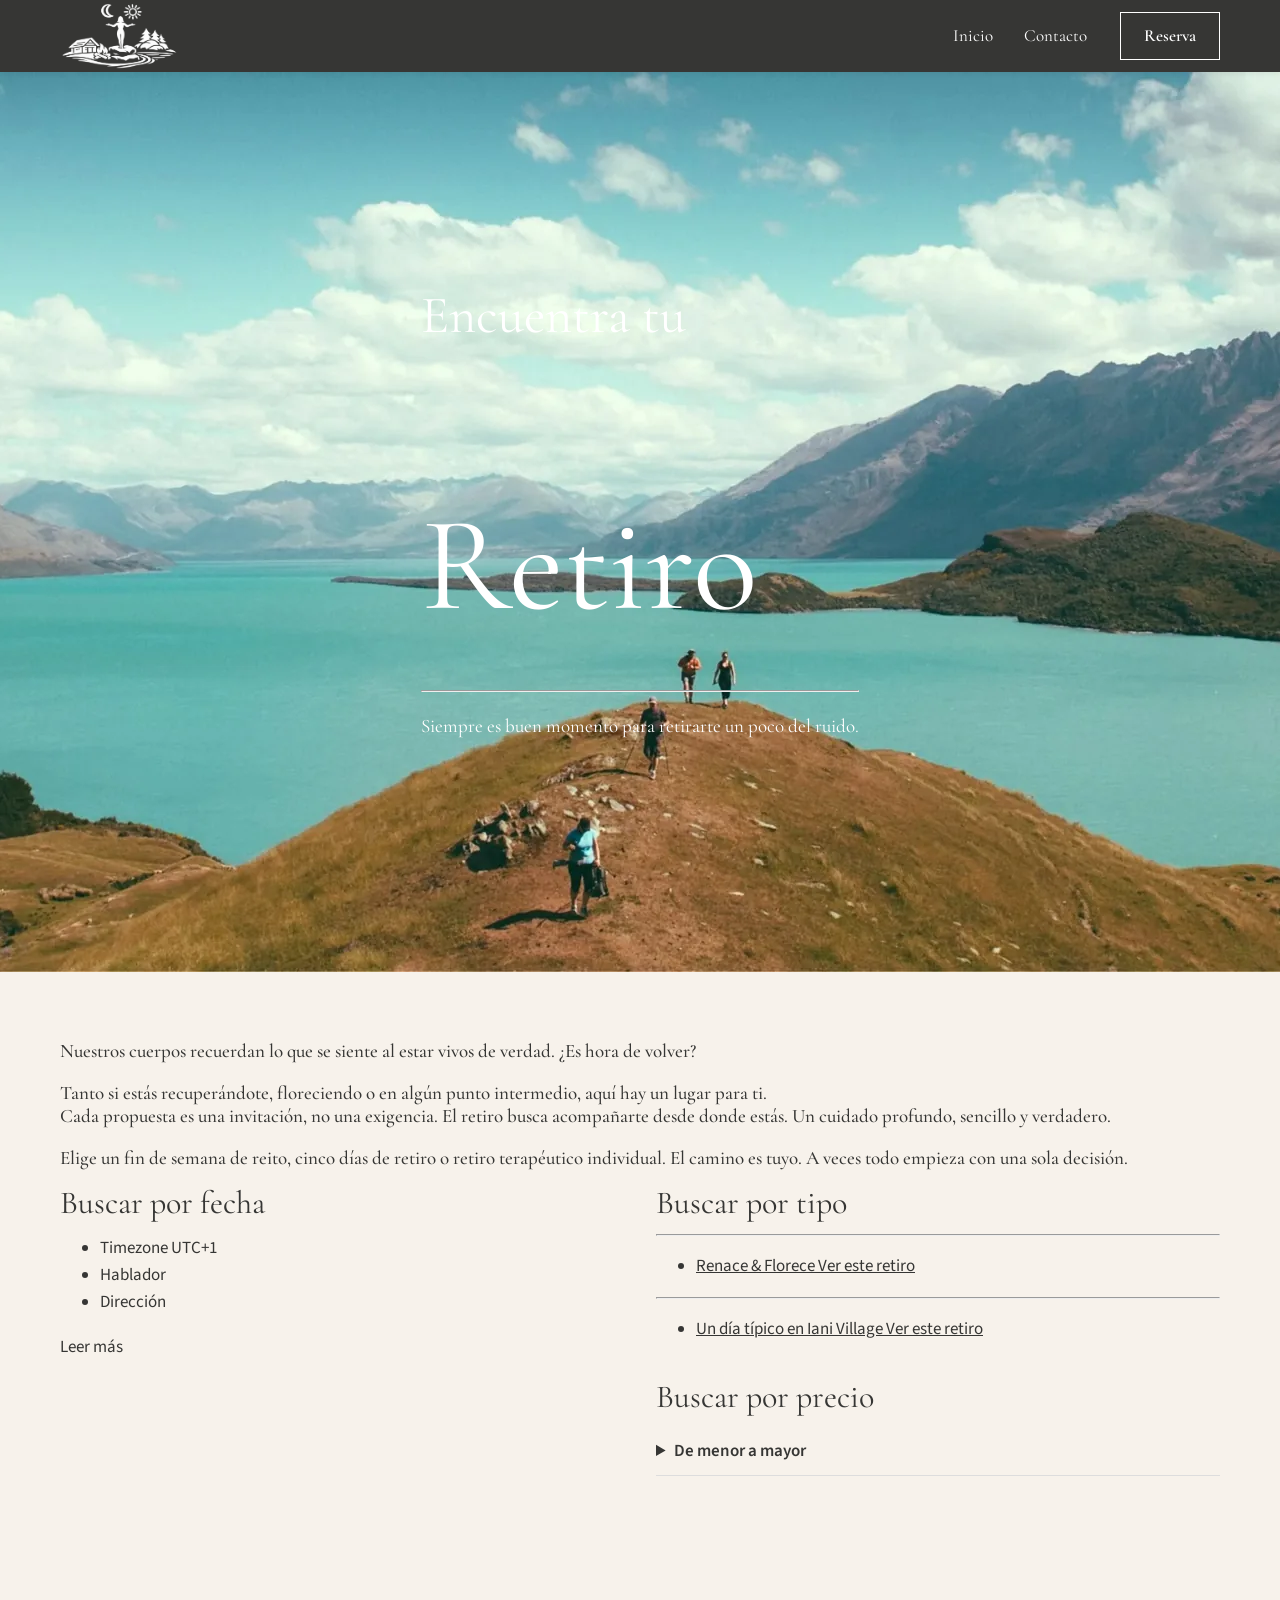
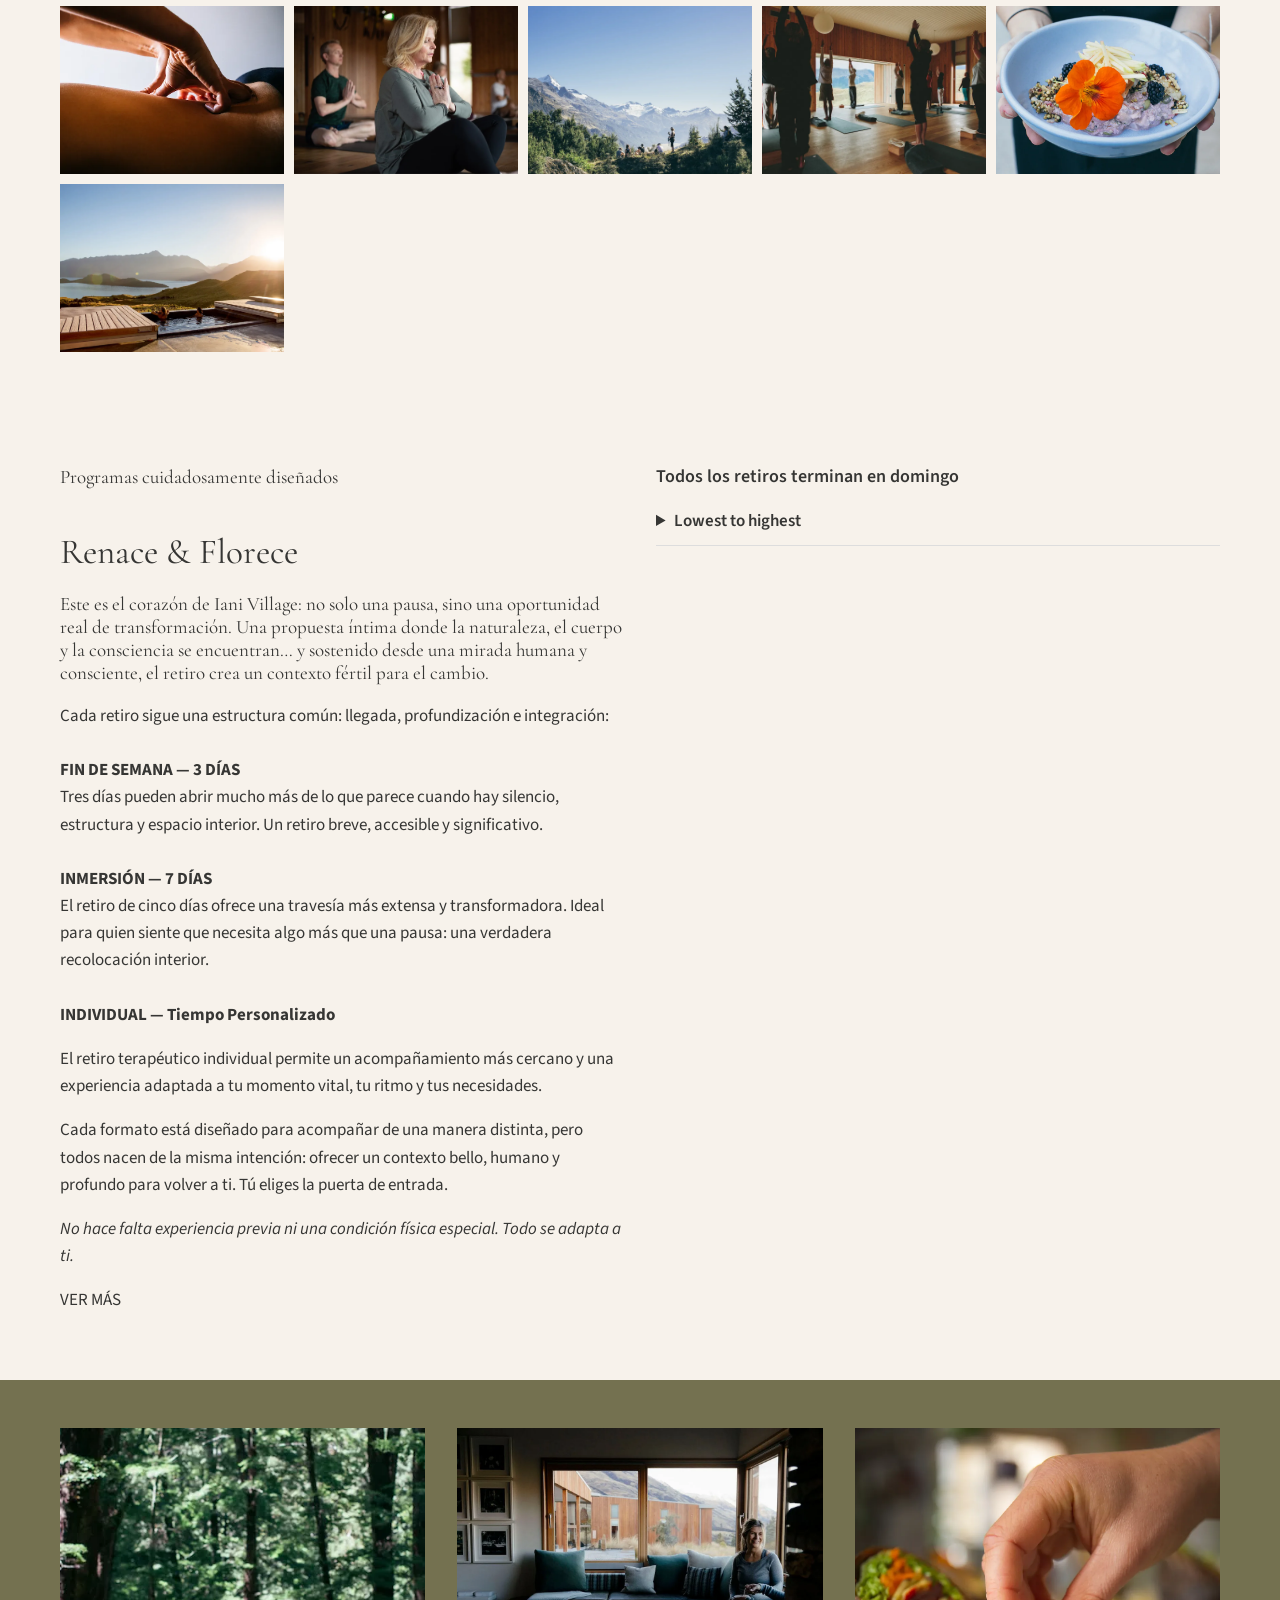
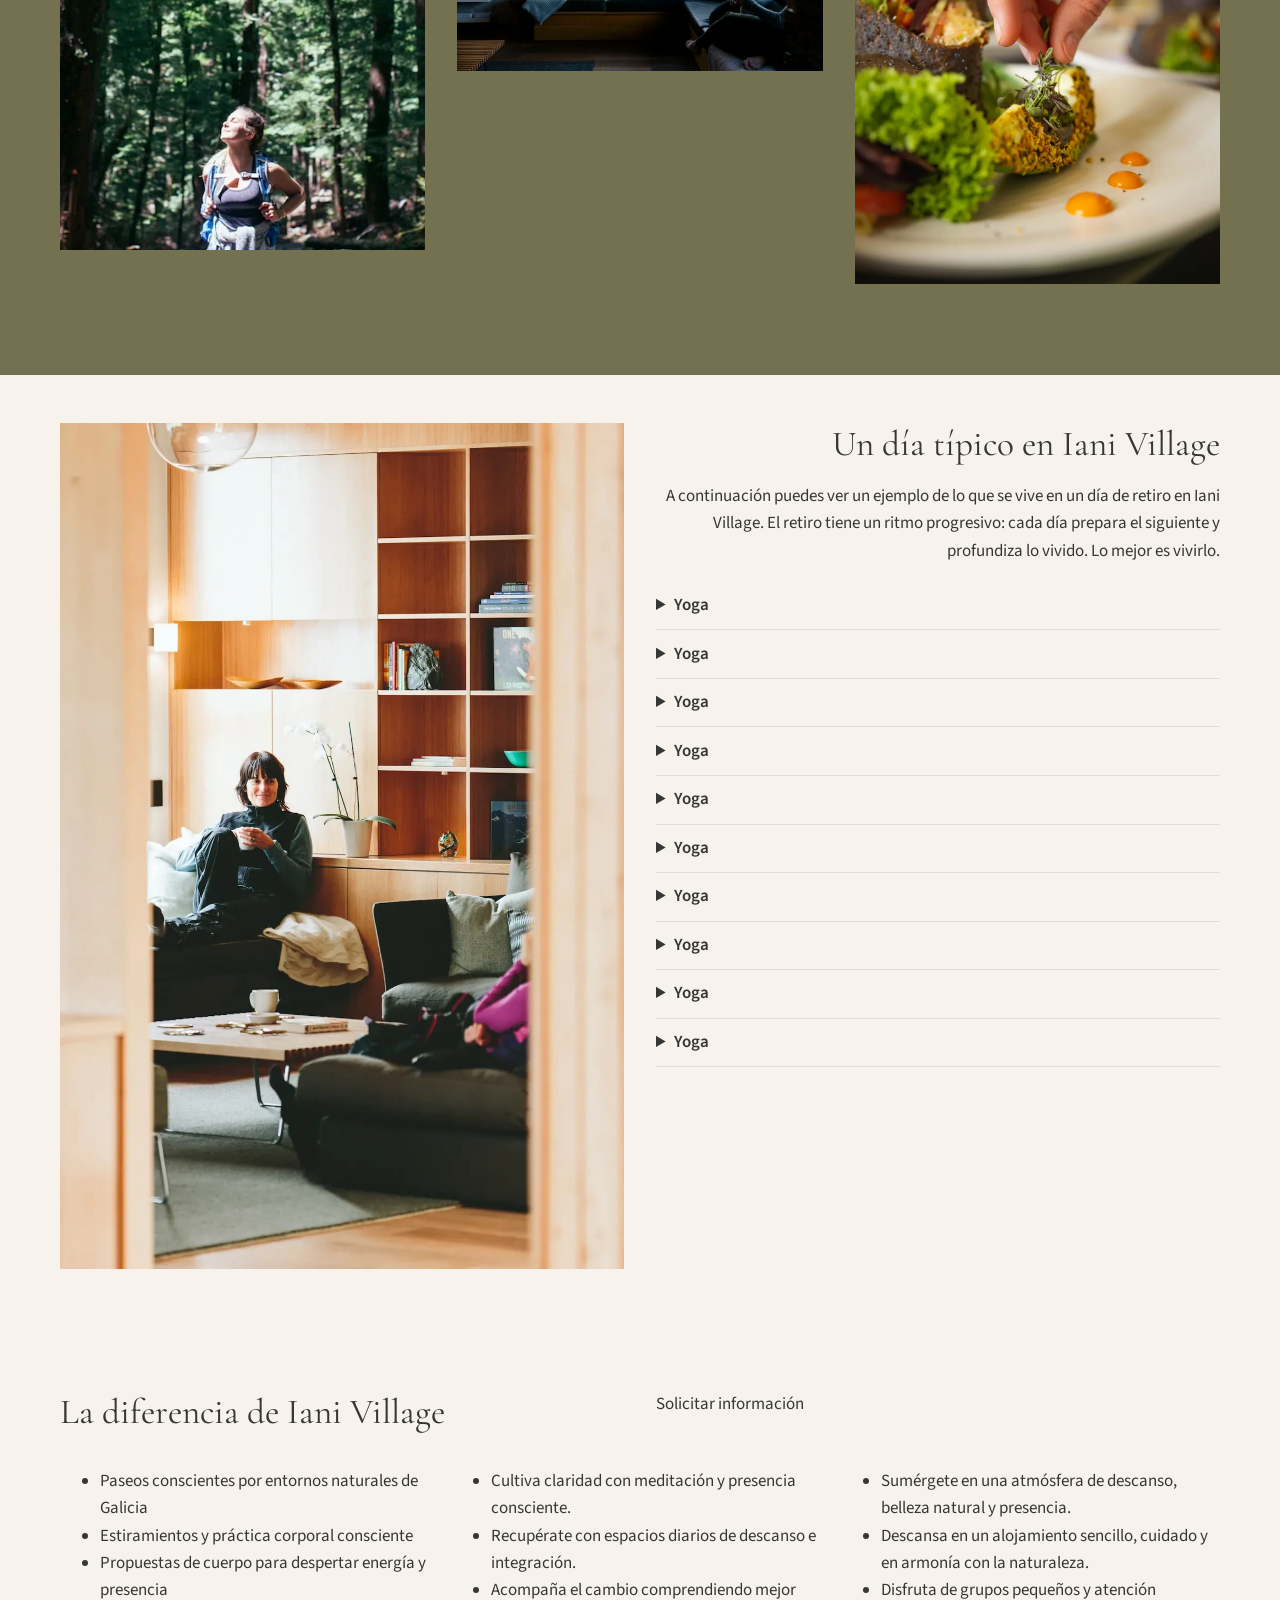
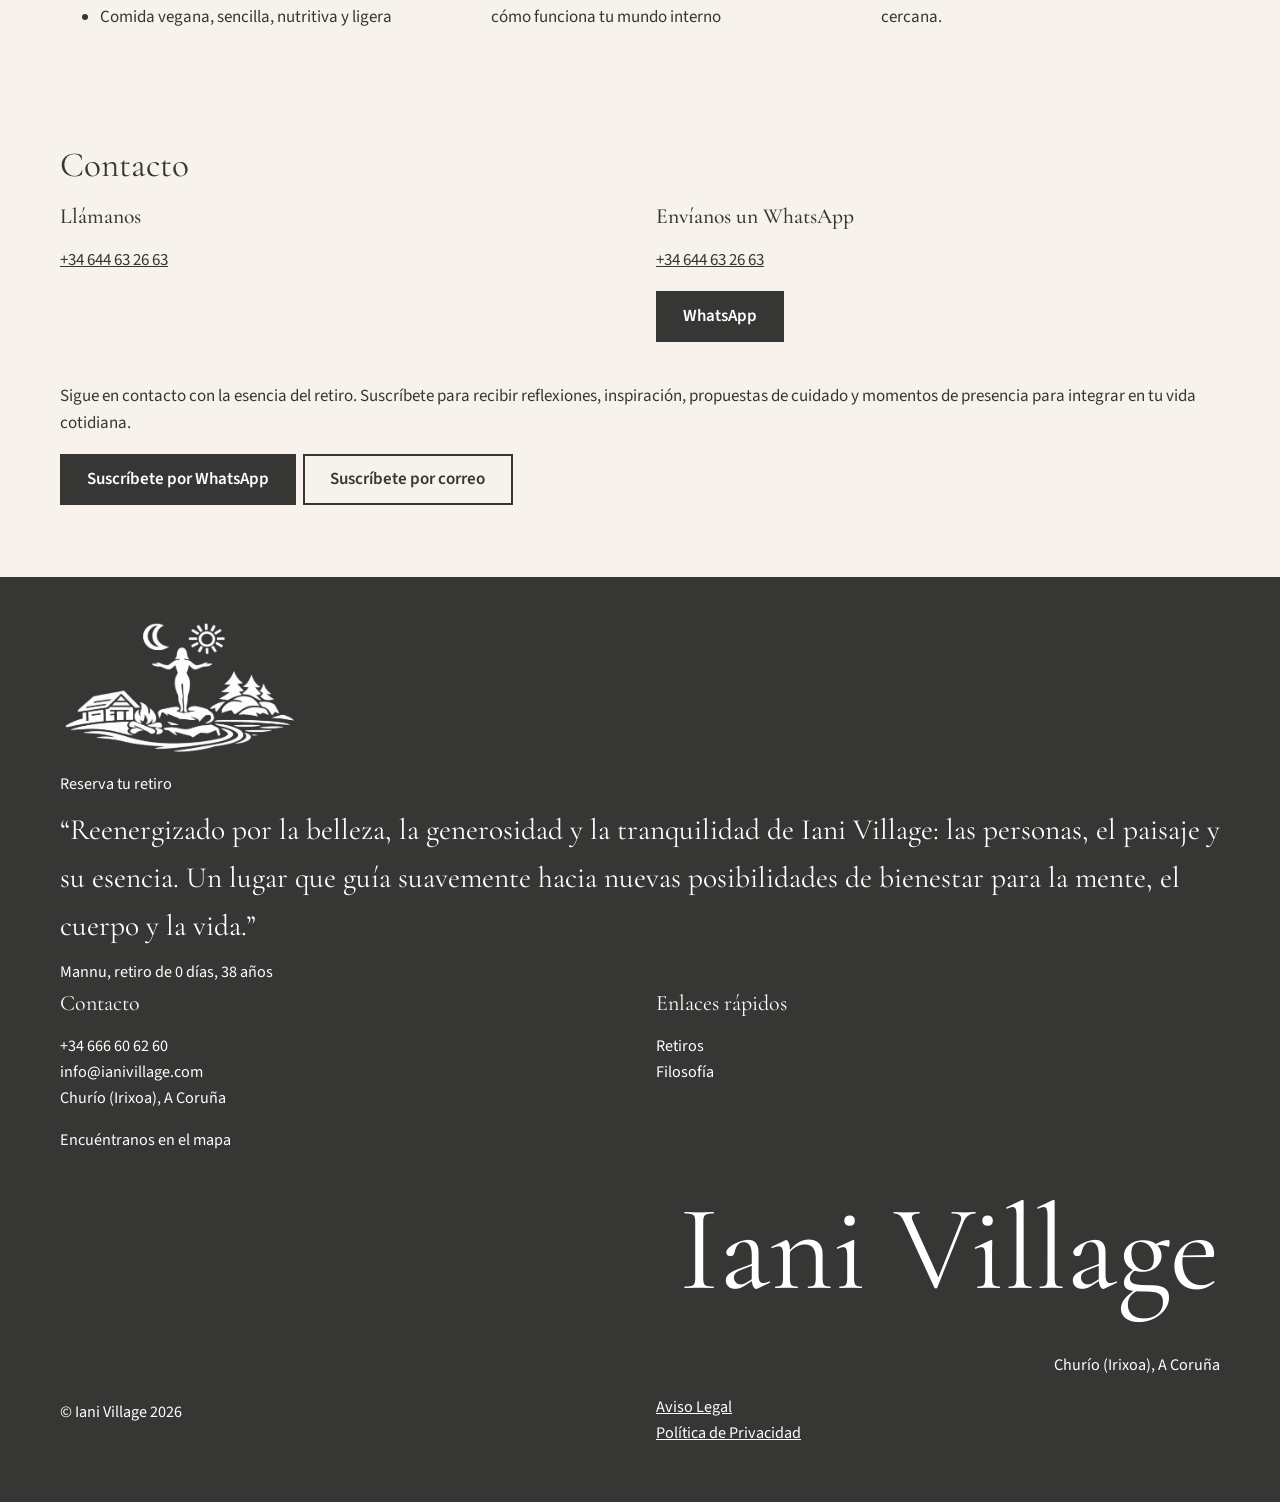
==== commit 74f33ed3: "Revisión: videoteca, textos que faltaban y un único h1 por página Co-Authored-By: Claude Opus 5.5 <n" ====
--- a/docs/index.html
+++ b/docs/index.html
@@ -245,6 +245,24 @@
 </div>
 </div>
 </section>
+<section class="bloque contacto-retiro" id="contacto">
+<div class="ancho">
+<h2>Contacto</h2>
+<div class="columnas">
+<div class="col">
+<h3>Llámanos</h3>
+<p><a href="tel:+34644632663">+34 644 63 26 63</a></p>
+</div>
+<div class="col">
+<h3>Envíanos un WhatsApp</h3>
+<p><a href="https://wa.me/34644632663">+34 644 63 26 63</a></p>
+<p class="botones"><a class="boton" href="https://wa.me/34644632663" target="_blank" rel="noopener">WhatsApp</a></p>
+</div>
+</div>
+<p>Sigue en contacto con la esencia del retiro. Suscríbete para recibir reflexiones, inspiración, propuestas de cuidado y momentos de presencia para integrar en tu vida cotidiana.</p>
+<p class="botones"><a class="boton" href="https://wa.me/34644632663" target="_blank" rel="noopener">Suscríbete por WhatsApp</a><a class="boton boton-secundario" href="mailto:info@ianivillage.com?subject=Suscripci%C3%B3n">Suscríbete por correo</a></p>
+</div>
+</section>
 </main>
 <footer class="pie">
 <div class="ancho">
--- a/docs/estilo.css
+++ b/docs/estilo.css
@@ -124,6 +124,7 @@
 .con-video > :not(.fondo-video):not(.capa) { position: relative; z-index: 1; }
 .menu .redes a { font-size: 0; padding: 0; }
 .pie .col { flex-basis: 0; }
+@media (max-width: 767px) { .pie .col { flex-basis: 100%; } }
 .pie .imagen img { max-width: 240px; }
 .centrado { display: flex; flex-direction: column; justify-content: center; }
 .tarjeta { border: 1px solid rgba(0,0,0,.08); border-radius: 6px; padding: 24px; text-align: center; max-width: 820px; margin: 1em auto; }
@@ -182,3 +183,8 @@
 .pie .redes { justify-content: flex-start; }
 .pie p { margin: .3em 0; }
 h1, h2 { font-weight: 400; }
+h1.como-h2 { font-size: clamp(1.6rem, 3.5vw, 2.2rem); }
+h2.como-h1 { font-size: clamp(2rem, 5vw, 3rem); }
+.oculto { position: absolute; width: 1px; height: 1px; overflow: hidden; clip: rect(0 0 0 0); white-space: nowrap; }
+h1.como-h3 { font-size: 1.35rem; }
+h1.como-h4 { font-size: 1.1rem; }
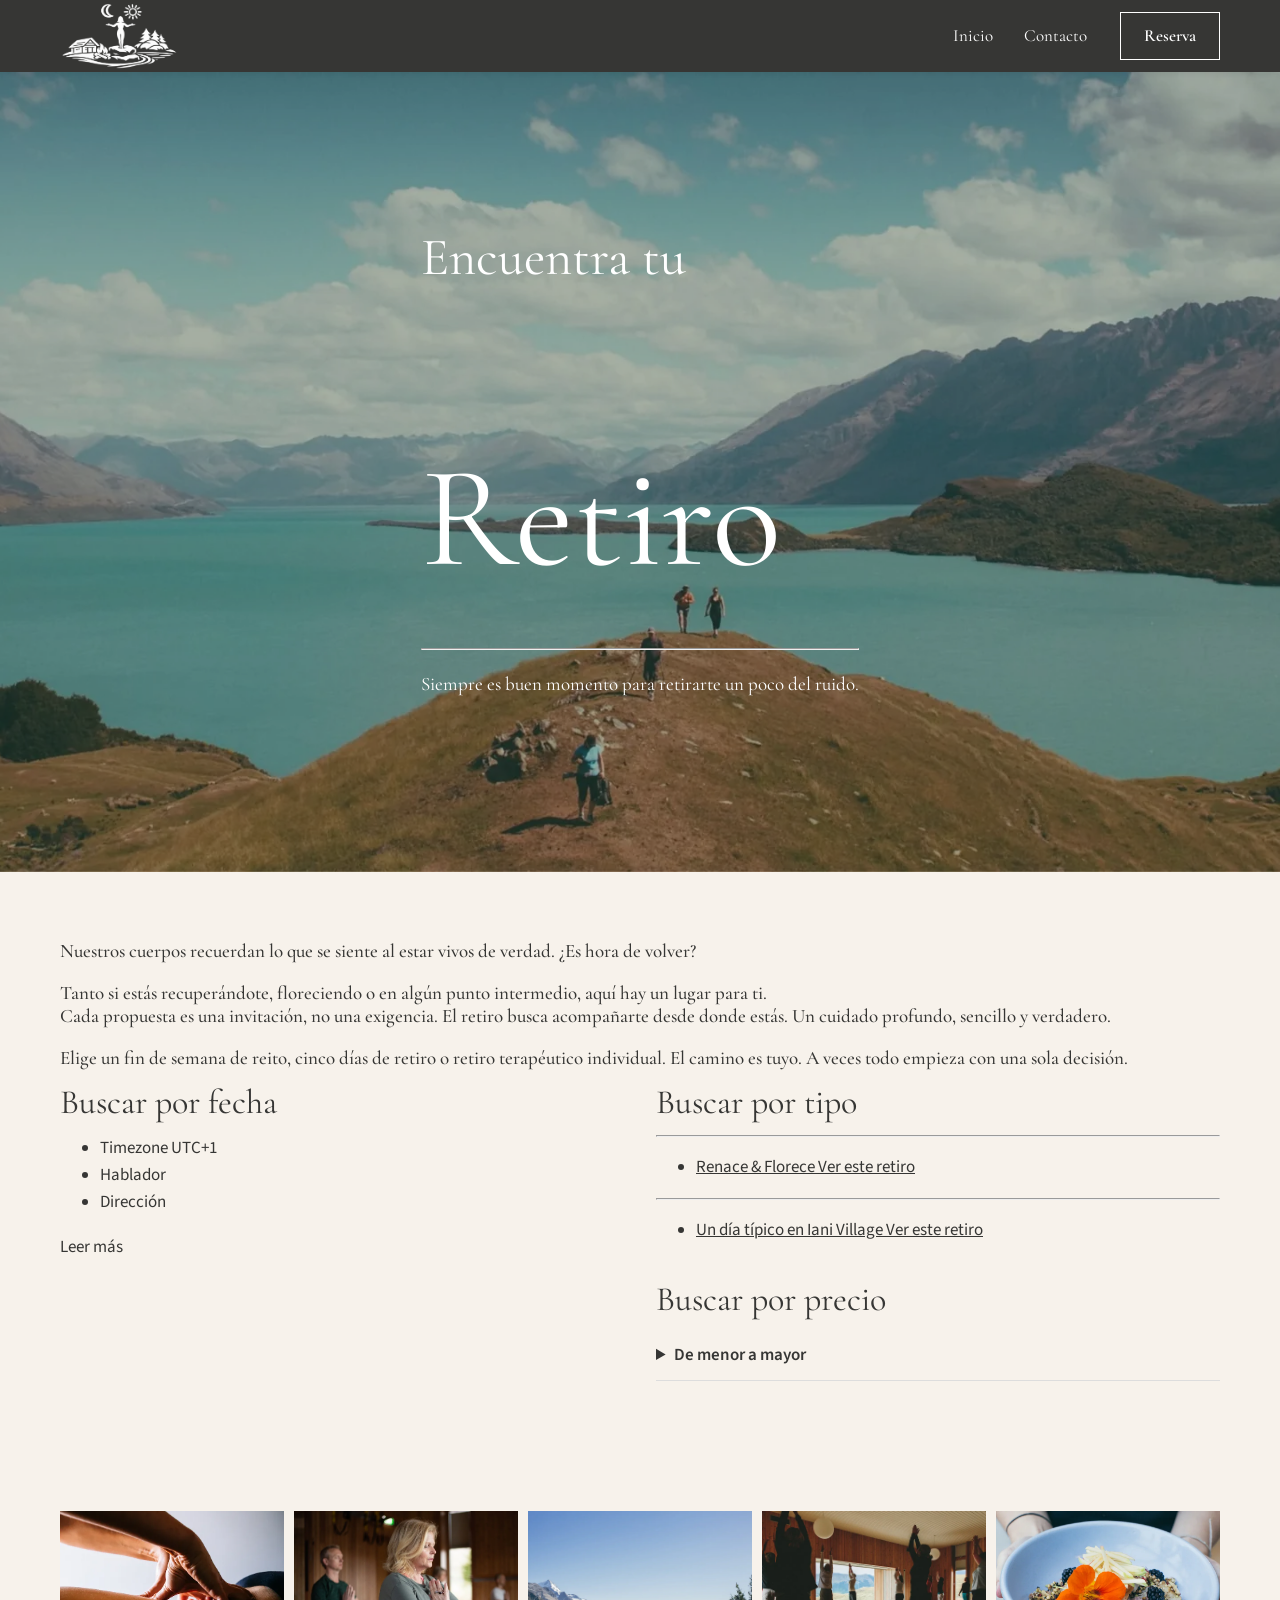
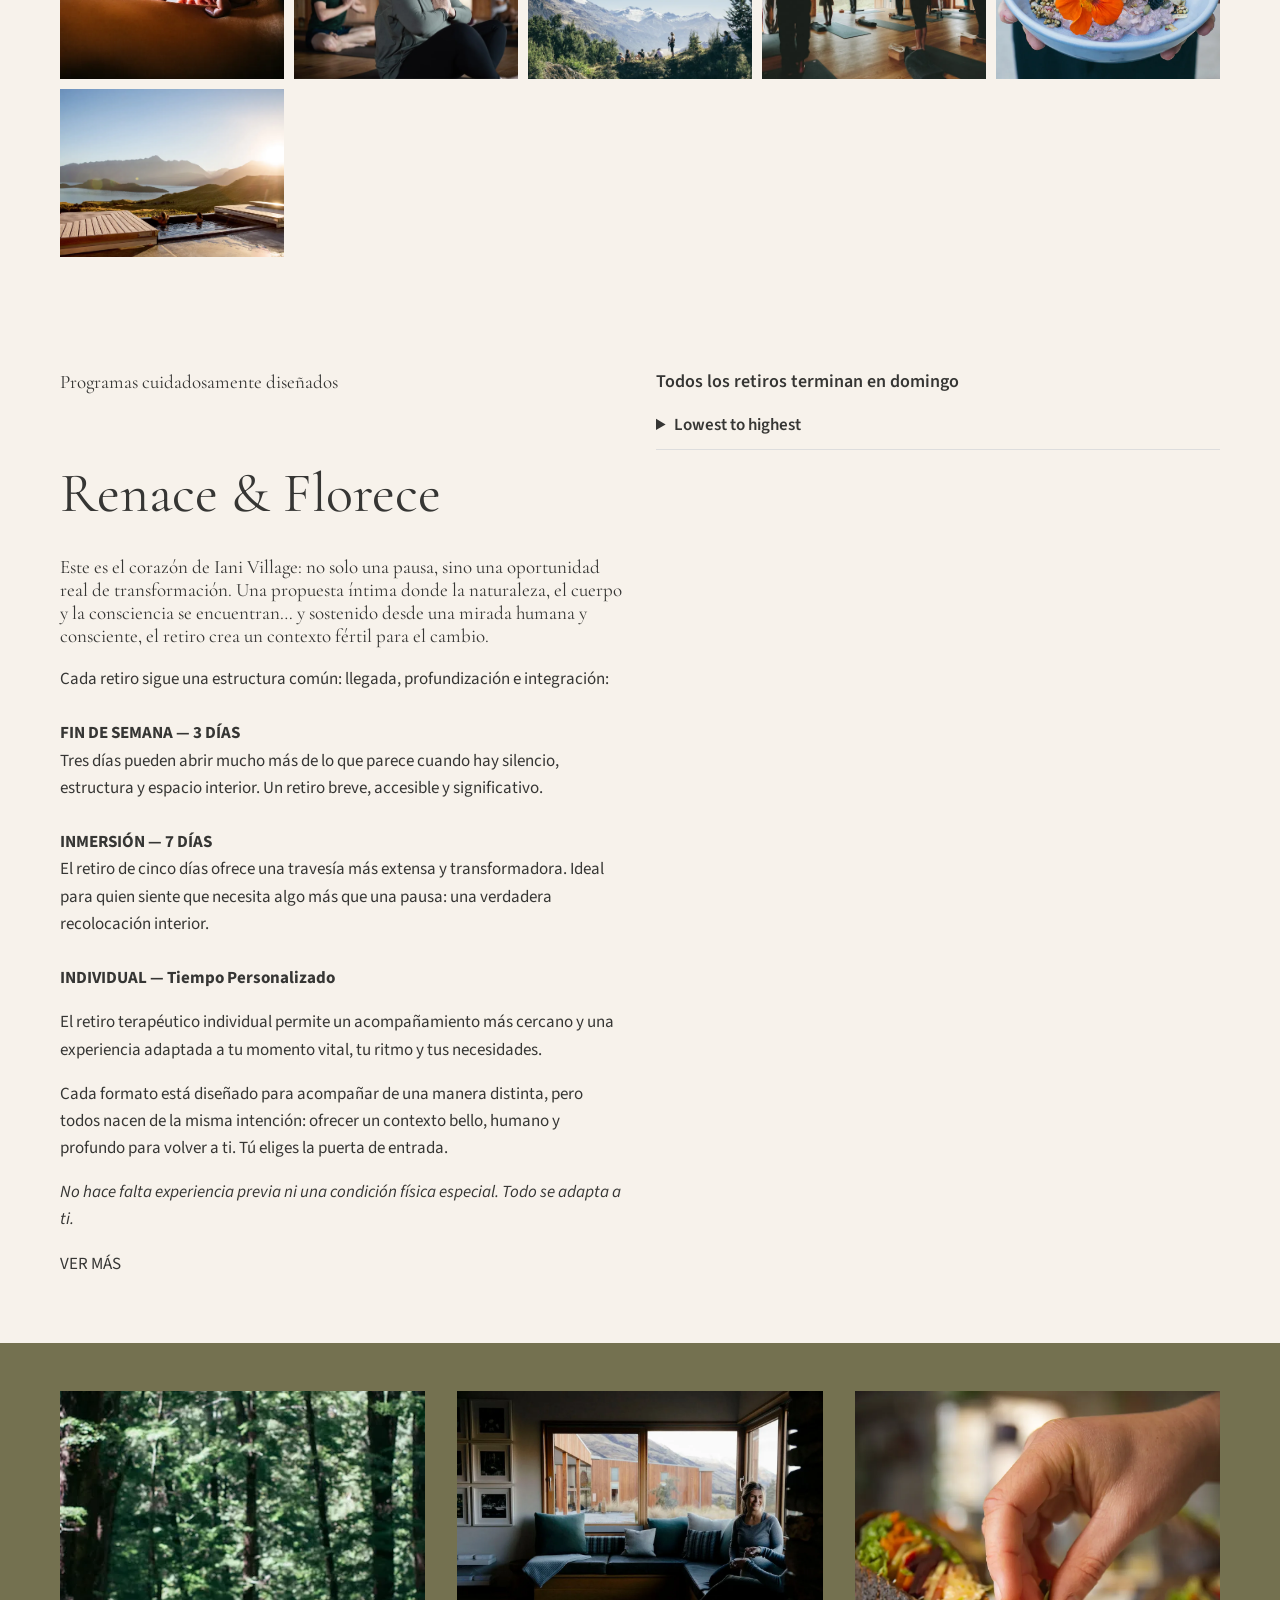
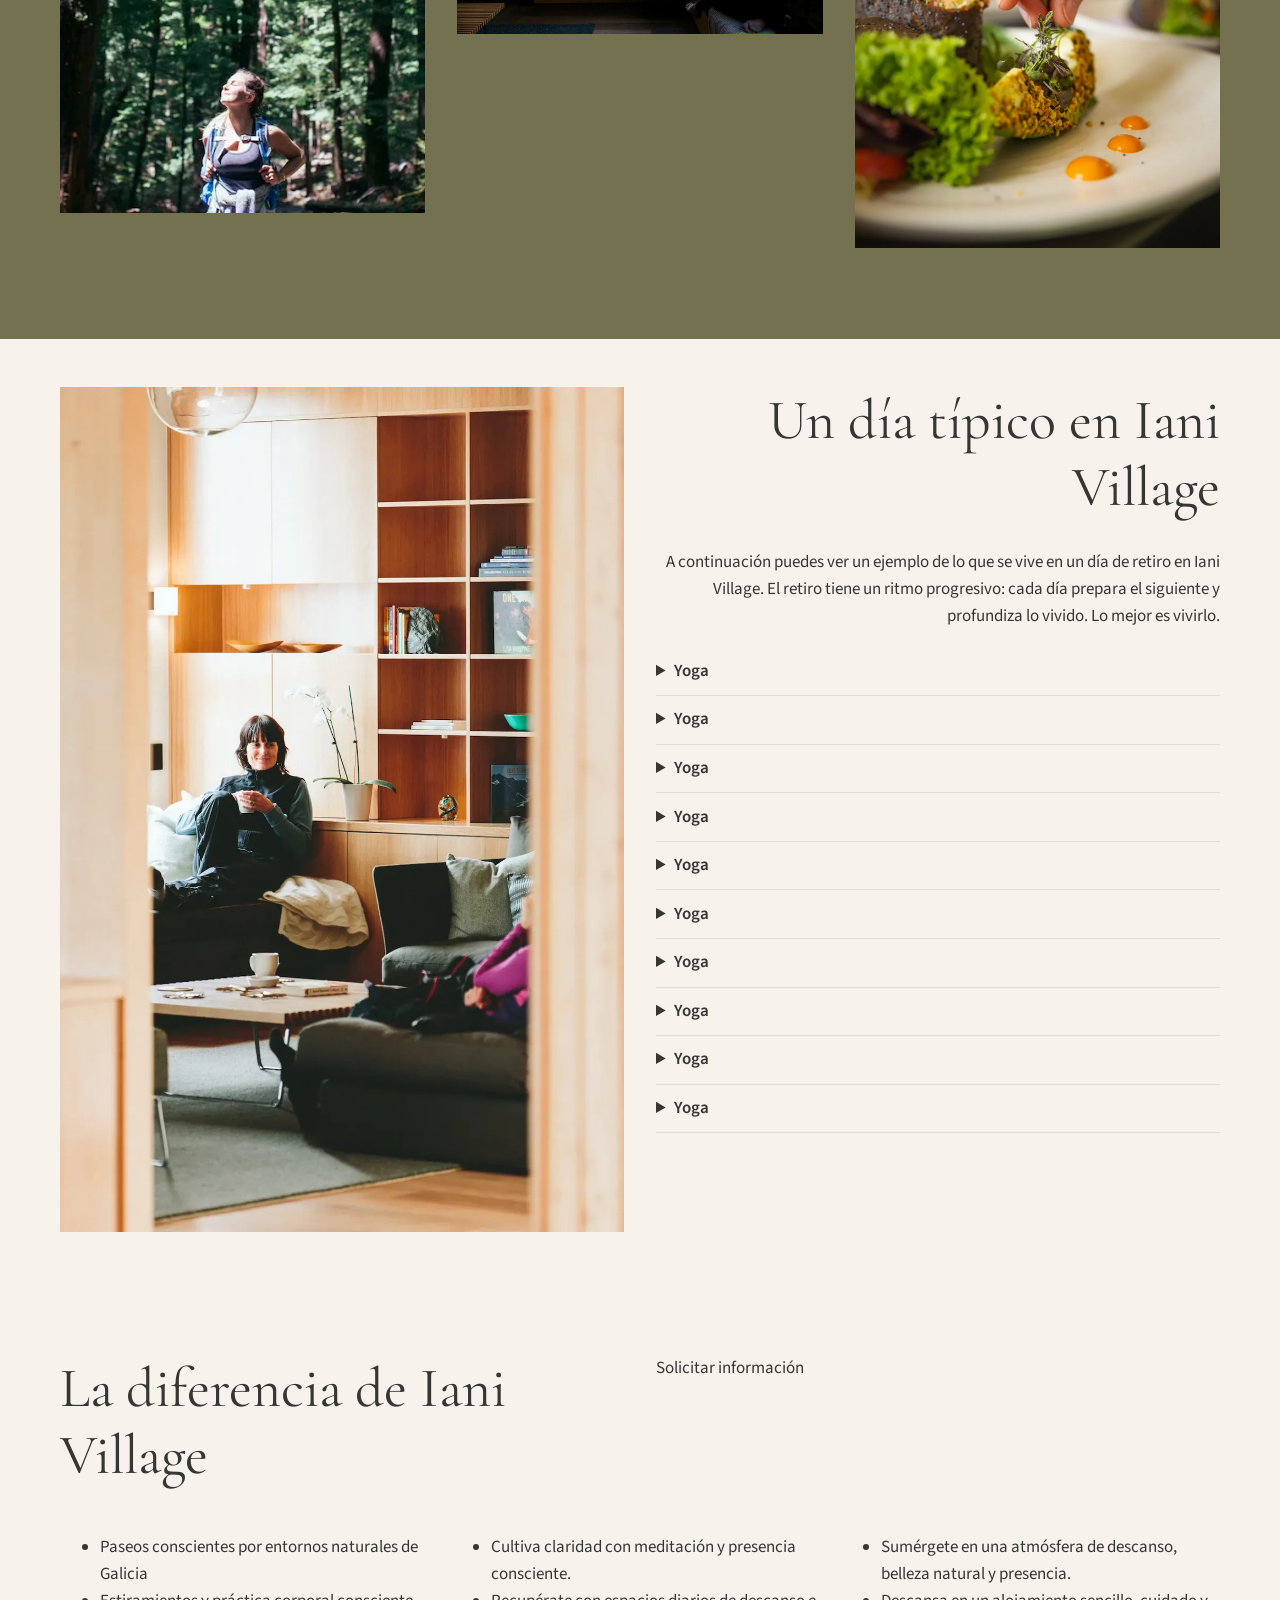
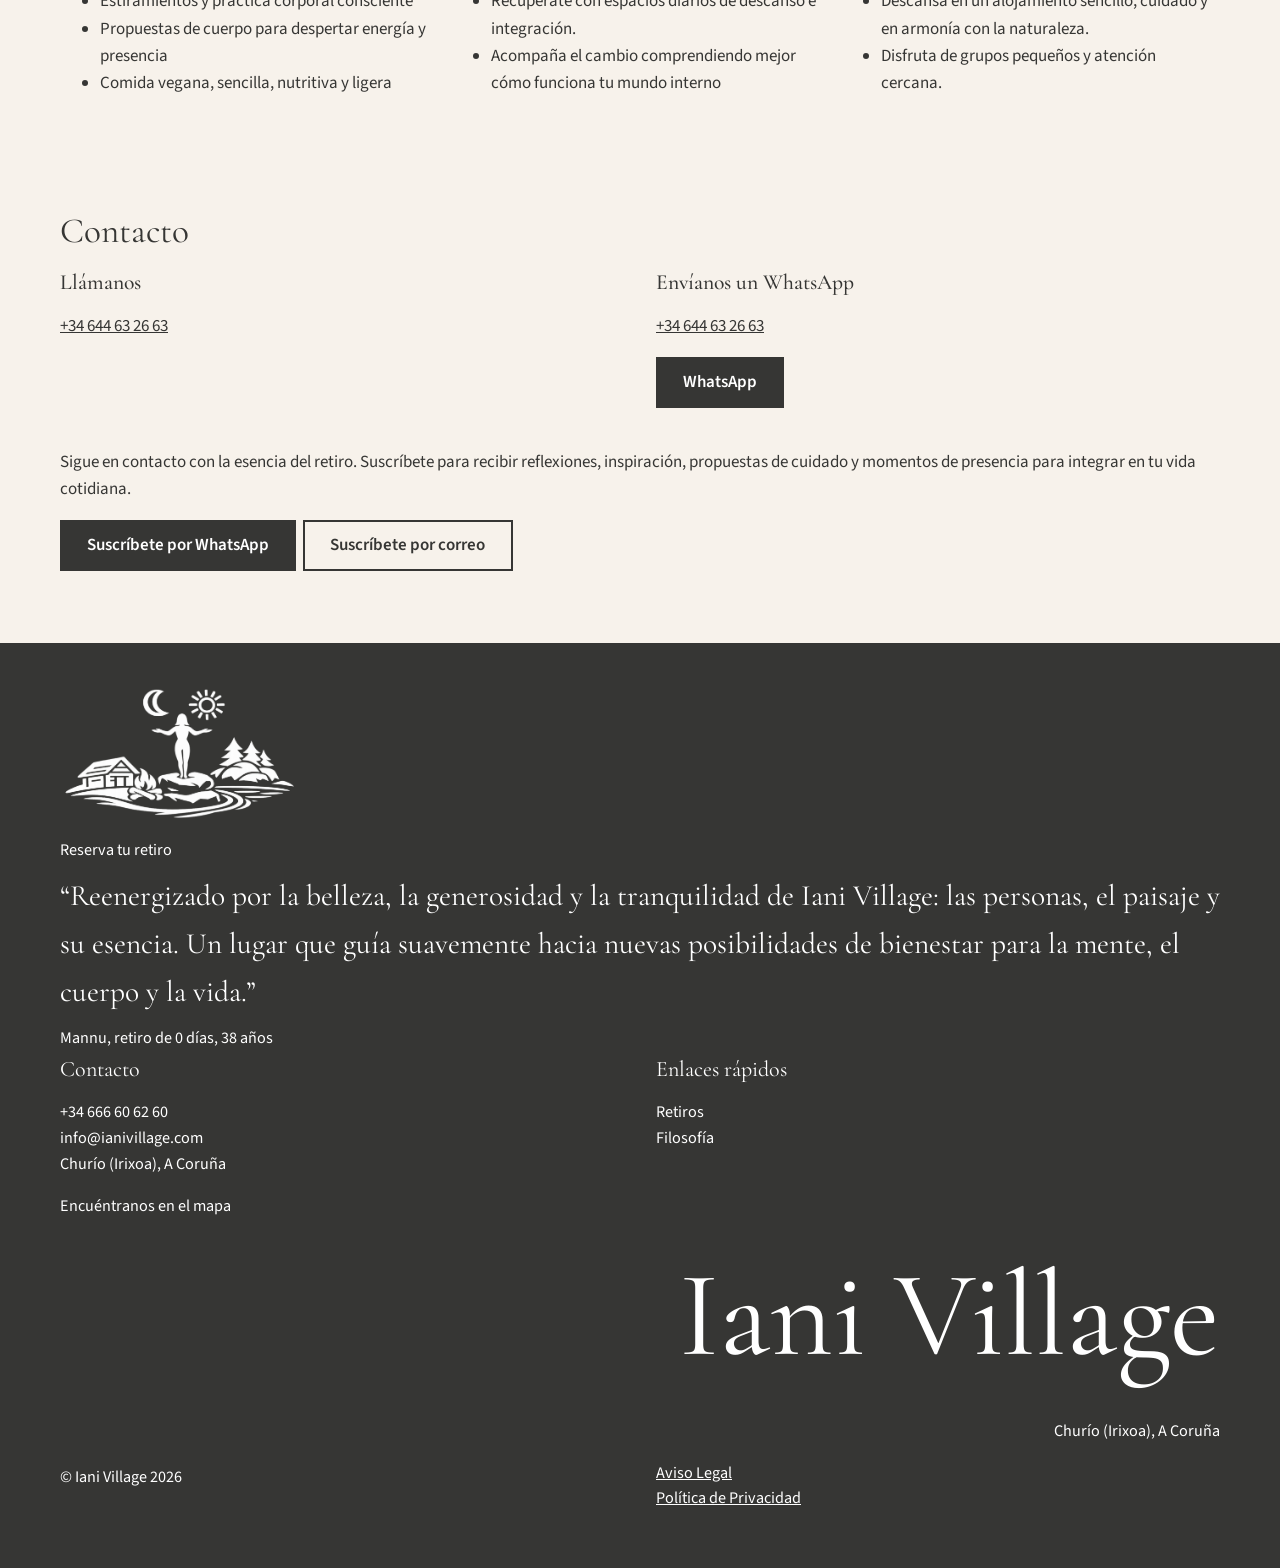
==== commit 6e2b10de: "Títulos, fuentes, colores, velos y alturas como en la web original (escritorio y móvil) Co-Authored-" ====
--- a/docs/index.html
+++ b/docs/index.html
@@ -29,10 +29,10 @@
   </div>
 </header>
 <main>
-<section class="bloque centrado" style="background-image:url('img/imgi-87-6573a734d9a6471a1a8c747d-hike-in-the-hills-min-scale.webp');min-height:100svh">
+<section class="bloque centrado" style="background-image:url('img/imgi-87-6573a734d9a6471a1a8c747d-hike-in-the-hills-min-scale.webp');min-height:100svh;--velo:rgba(54, 54, 52, 0.4);--hd:800px;--hm:844px">
 <div class="ancho">
 <p style='font-family:"Cormorant Garamond", sans-serif;font-size:clamp(34px, 4.1vw, 56px);font-weight:400;line-height:62px;color:var( --e-global-color-secondary )'>Encuentra tu</p>
-<h1 style='font-family:"Cormorant Garamond", sans-serif;font-size:clamp(86px, 10.5vw, 144px);font-weight:400;line-height:115px;color:var( --e-global-color-secondary )'>Retiro</h1>
+<h1 style='font-family:"Cormorant Garamond", sans-serif;font-weight:400;line-height:115px;color:var( --e-global-color-secondary );--fd:144px;--fm:60px'>Retiro</h1>
 <hr/>
 <div style='font-family:"Cormorant Garamond", sans-serif;font-size:19px;font-weight:400;line-height:29px;color:var( --e-global-color-secondary )'>
 <p> Siempre es buen momento para retirarte un poco del ruido. </p>
@@ -50,7 +50,7 @@
 <div class="columnas">
 <div class="col">
 <div class="grupo">
-<h3 style='font-family:"Cormorant Garamond", sans-serif;font-size:clamp(22px, 2.5vw, 34px);font-weight:400;line-height:30px'>Buscar por fecha</h3>
+<h3 style='font-family:"Cormorant Garamond", sans-serif;font-weight:400;line-height:30px;--fd:34px;--fm:25px'>Buscar por fecha</h3>
 <ul>
 <li>Timezone UTC+1   </li>
 <li>Hablador   </li>
@@ -61,7 +61,7 @@
 </div>
 <div class="col">
 <div class="grupo">
-<h3 style='font-family:"Cormorant Garamond", sans-serif;font-size:clamp(22px, 2.5vw, 34px);font-weight:400;line-height:30px'>Buscar por tipo</h3>
+<h3 style='font-family:"Cormorant Garamond", sans-serif;font-weight:400;line-height:30px;--fd:34px;--fm:25px'>Buscar por tipo</h3>
 <hr/>
 <ul>
 <li><a href="#revive-and-thrive"> Renace &amp; Florece  Ver este retiro   </a></li>
@@ -70,7 +70,7 @@
 <ul>
 <li><a href="#typical-day"> Un día típico en Iani Village  Ver este retiro   </a></li>
 </ul>
-<h3 style='font-family:"Cormorant Garamond", sans-serif;font-size:clamp(22px, 2.5vw, 34px);font-weight:400;line-height:30px'>Buscar por precio</h3>
+<h3 style='font-family:"Cormorant Garamond", sans-serif;font-weight:400;line-height:30px;--fd:34px;--fm:25px'>Buscar por precio</h3>
 <details>
 <summary>De menor a mayor</summary>
 <ul>
@@ -98,7 +98,7 @@
 <div class="col">
 <div class="grupo">
 <p style='font-family:"Cormorant Garamond", sans-serif;font-size:19px;font-weight:400;line-height:23px'>Programas cuidadosamente diseñados</p>
-<h2>Renace &amp; Florece</h2>
+<h2 style="--fd:56px;--fm:37px">Renace &amp; Florece</h2>
 <div style='font-family:"Cormorant Garamond", sans-serif;font-size:19px;font-weight:400;line-height:23px'>
 <p>Este es el corazón de Iani Village: no solo una pausa, sino una oportunidad real de transformación. Una propuesta íntima donde la naturaleza, el cuerpo y la consciencia se encuentran… y sostenido desde una mirada humana y consciente, el retiro crea un contexto fértil para el cambio.</p>
 </div>
@@ -111,7 +111,7 @@
 </div>
 <div class="col">
 <div class="grupo">
-<h4 style='font-family:"Source Sans 3", sans-serif;font-size:18px;font-weight:600;line-height:23px'>Todos los retiros terminan en domingo</h4>
+<h4 style='font-family:"Source Sans 3", sans-serif;font-weight:600;line-height:23px;--fd:18px;--fm:18px'>Todos los retiros terminan en domingo</h4>
 <details>
 <summary>Lowest to highest</summary>
 <ul>
@@ -160,7 +160,7 @@
 </div>
 <div class="col">
 <div class="grupo">
-<h2 style="text-align:end">Un día típico en Iani Village</h2>
+<h2 style="text-align:end;--fd:56px;--fm:37px">Un día típico en Iani Village</h2>
 <div style="text-align:end">
 <p>A continuación puedes ver un ejemplo de lo que se vive en un día de retiro en Iani Village. El retiro tiene un ritmo progresivo: cada día prepara el siguiente y profundiza lo vivido. Lo mejor es vivirlo.</p>
 </div>
@@ -215,7 +215,7 @@
 <div class="columnas">
 <div class="col">
 <div class="grupo">
-<h2>La diferencia de Iani Village</h2>
+<h2 style="--fd:56px;--fm:37px">La diferencia de Iani Village</h2>
 </div>
 </div>
 <div class="col">
--- a/docs/estilo.css
+++ b/docs/estilo.css
@@ -188,3 +188,13 @@
 .oculto { position: absolute; width: 1px; height: 1px; overflow: hidden; clip: rect(0 0 0 0); white-space: nowrap; }
 h1.como-h3 { font-size: 1.35rem; }
 h1.como-h4 { font-size: 1.1rem; }
+
+/* === Ajustes medidos en la web original === */
+[style*="--fd:"]:not(#_) { font-size: var(--fd) !important; }
+@media (max-width: 1024px) { [style*="--fd:"][style*="--fm:"]:not(#_) { font-size: calc((var(--fd) + var(--fm)) / 2) !important; } }
+@media (max-width: 767px) { [style*="--fm:"]:not(#_) { font-size: var(--fm) !important; } }
+[style*="--velo:"] { position: relative; }
+[style*="--velo:"]::before { content: ""; position: absolute; inset: 0; background: var(--velo); pointer-events: none; z-index: 0; }
+[style*="--velo:"] > * { position: relative; z-index: 1; }
+[style*="--hd:"]:not(#_) { min-height: var(--hd) !important; display: flex; flex-direction: column; justify-content: center; }
+@media (max-width: 767px) { [style*="--hm:"]:not(#_) { min-height: var(--hm) !important; } }
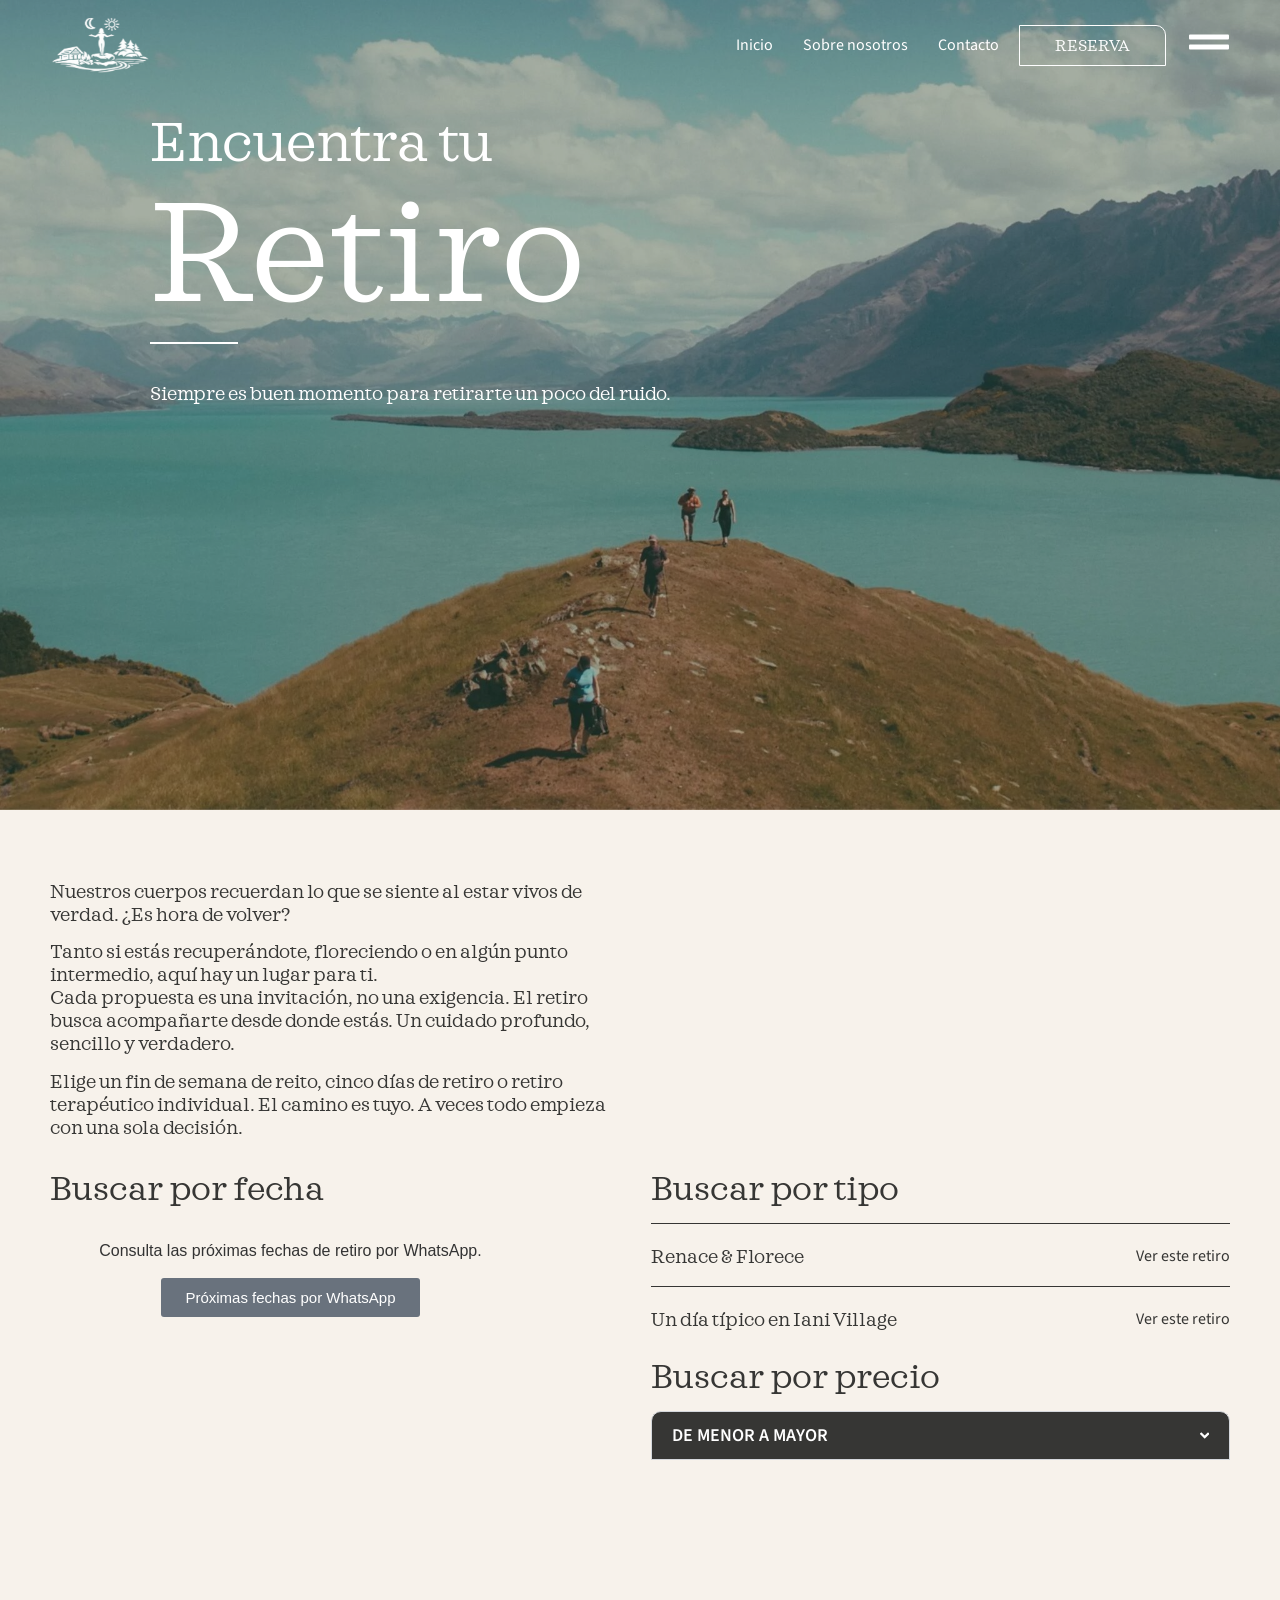
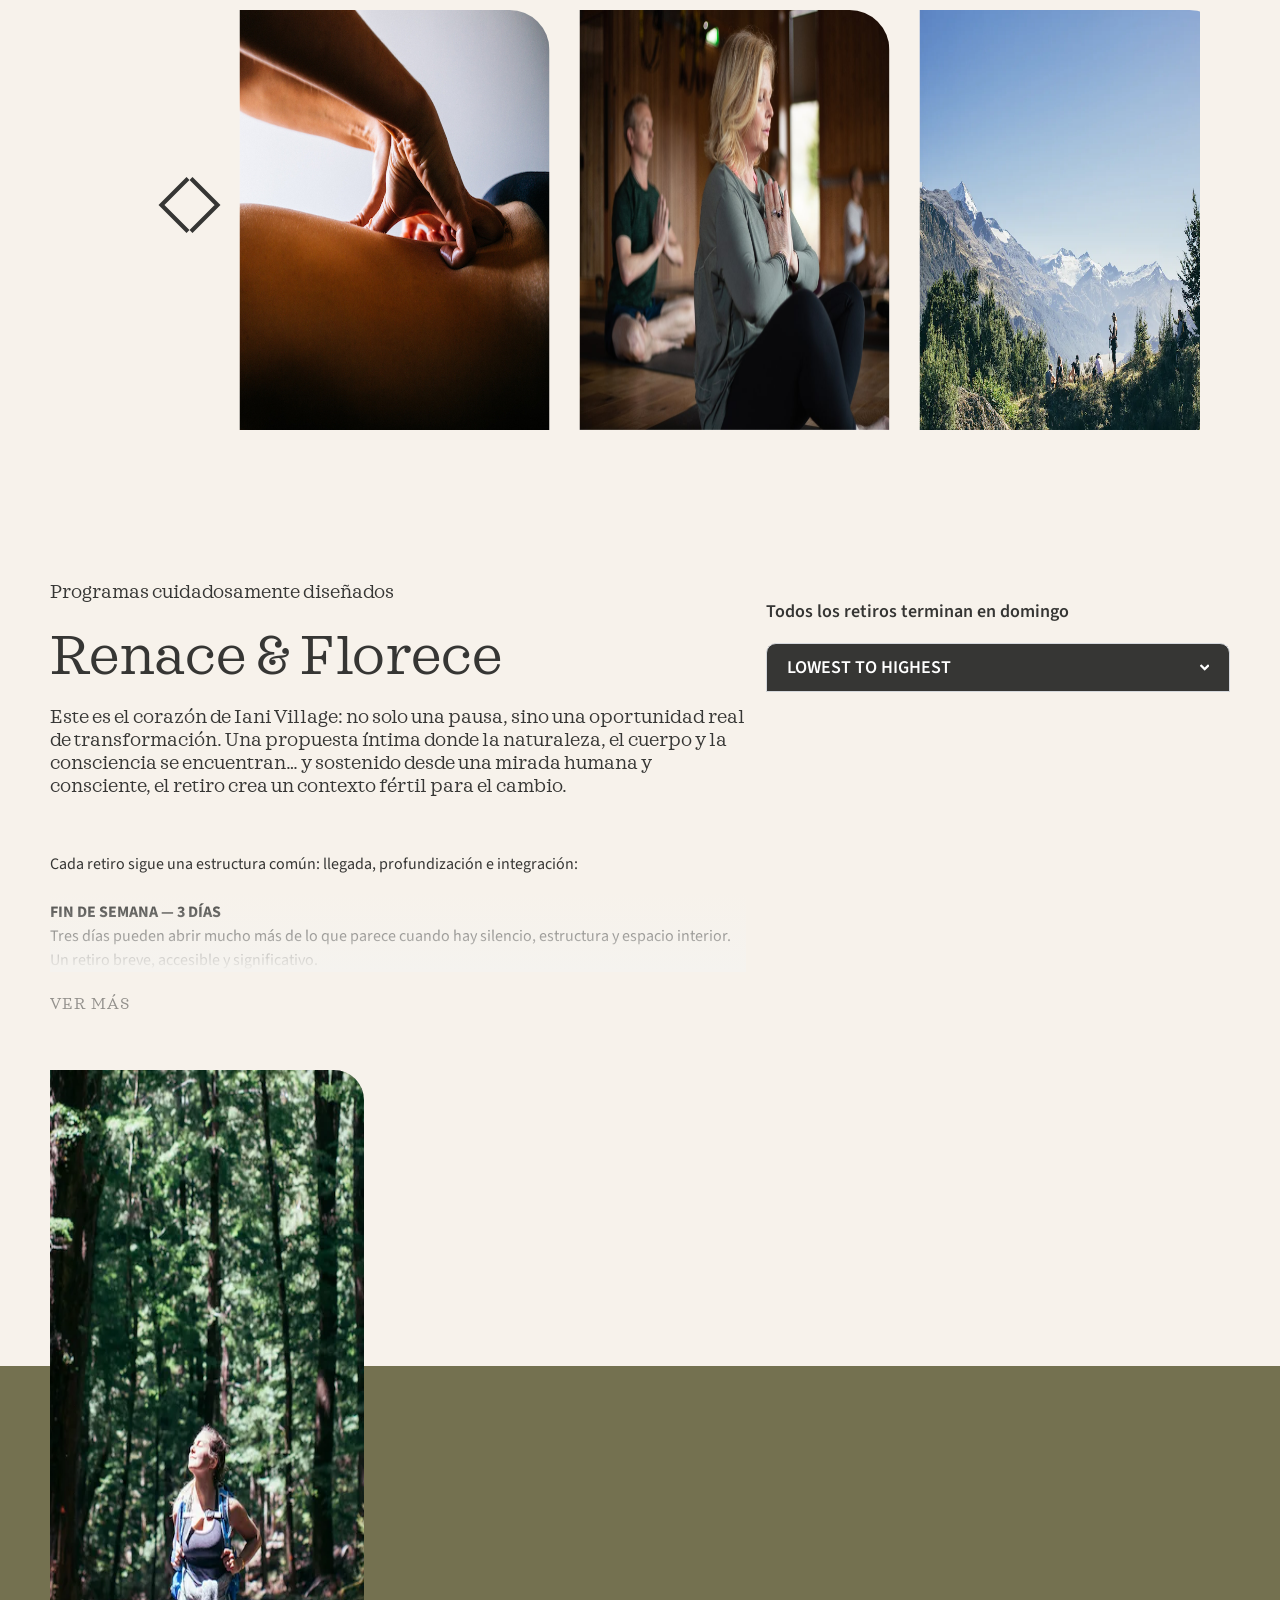
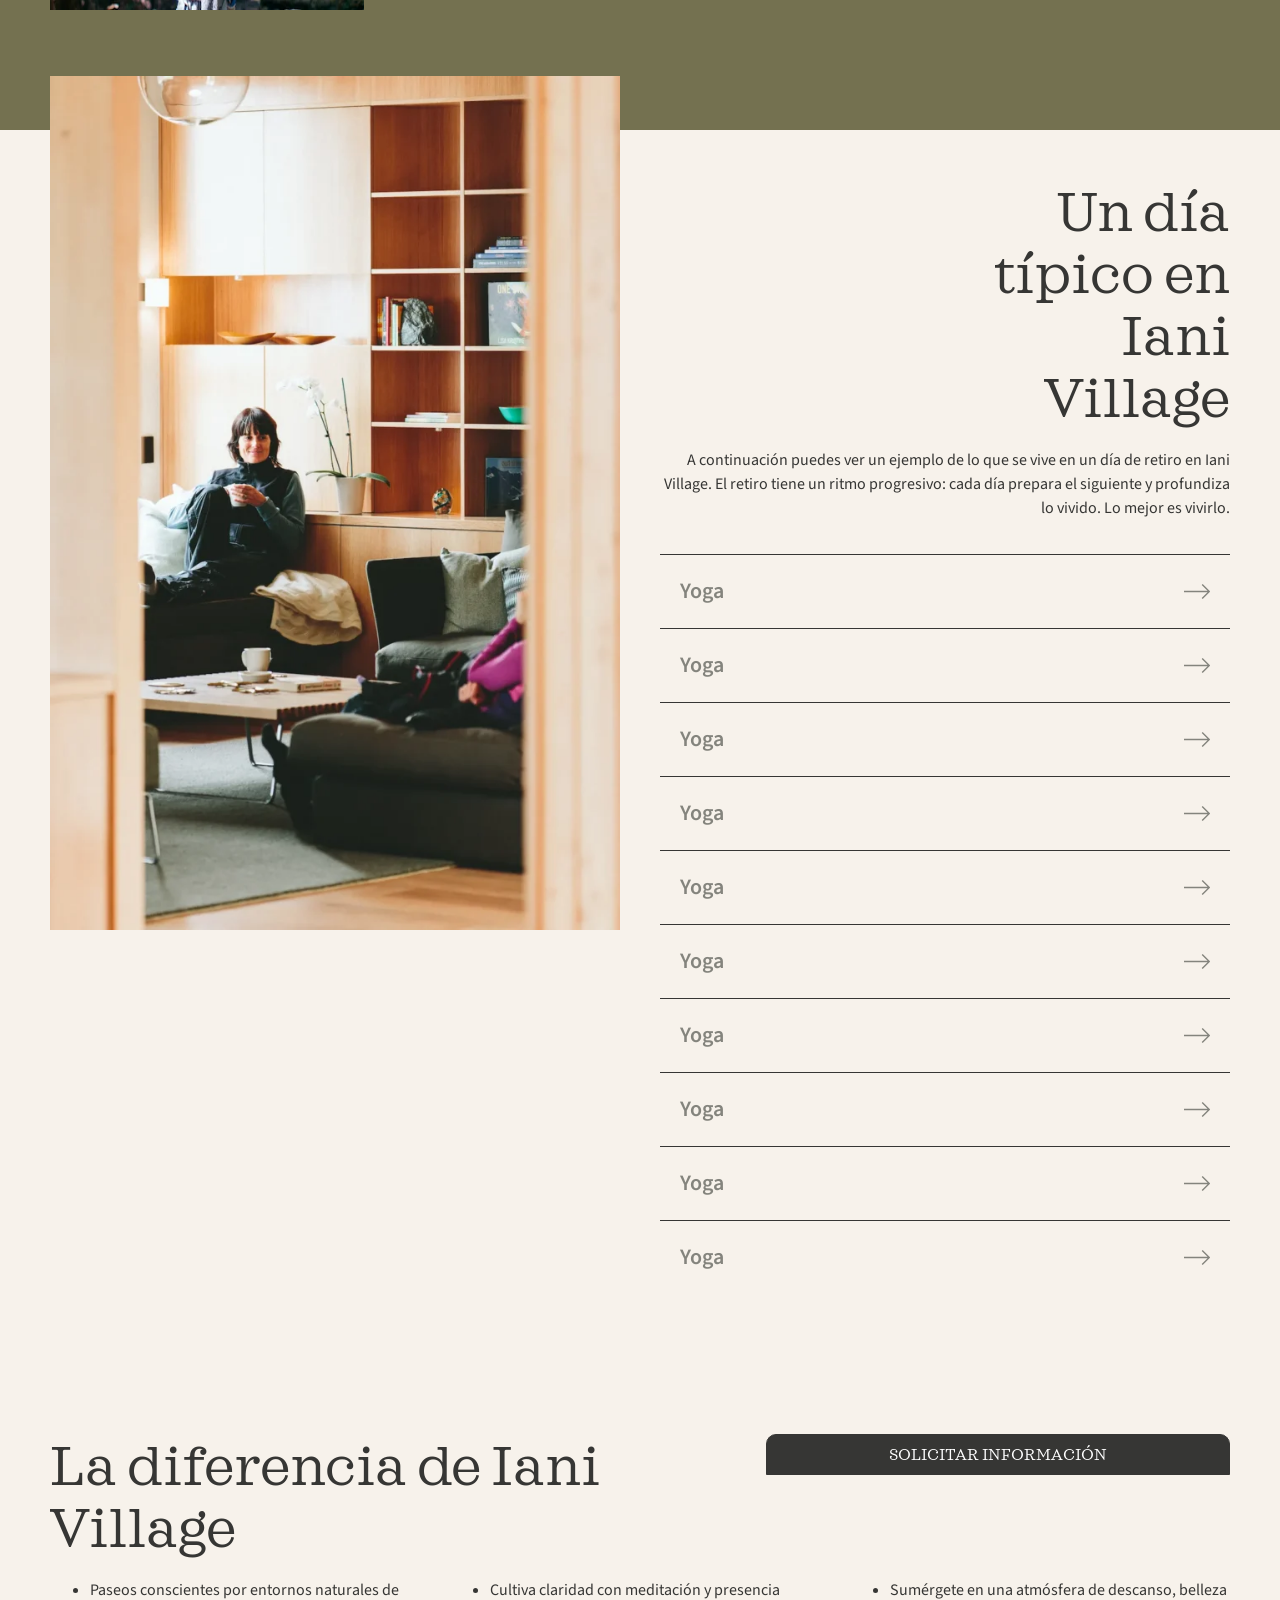
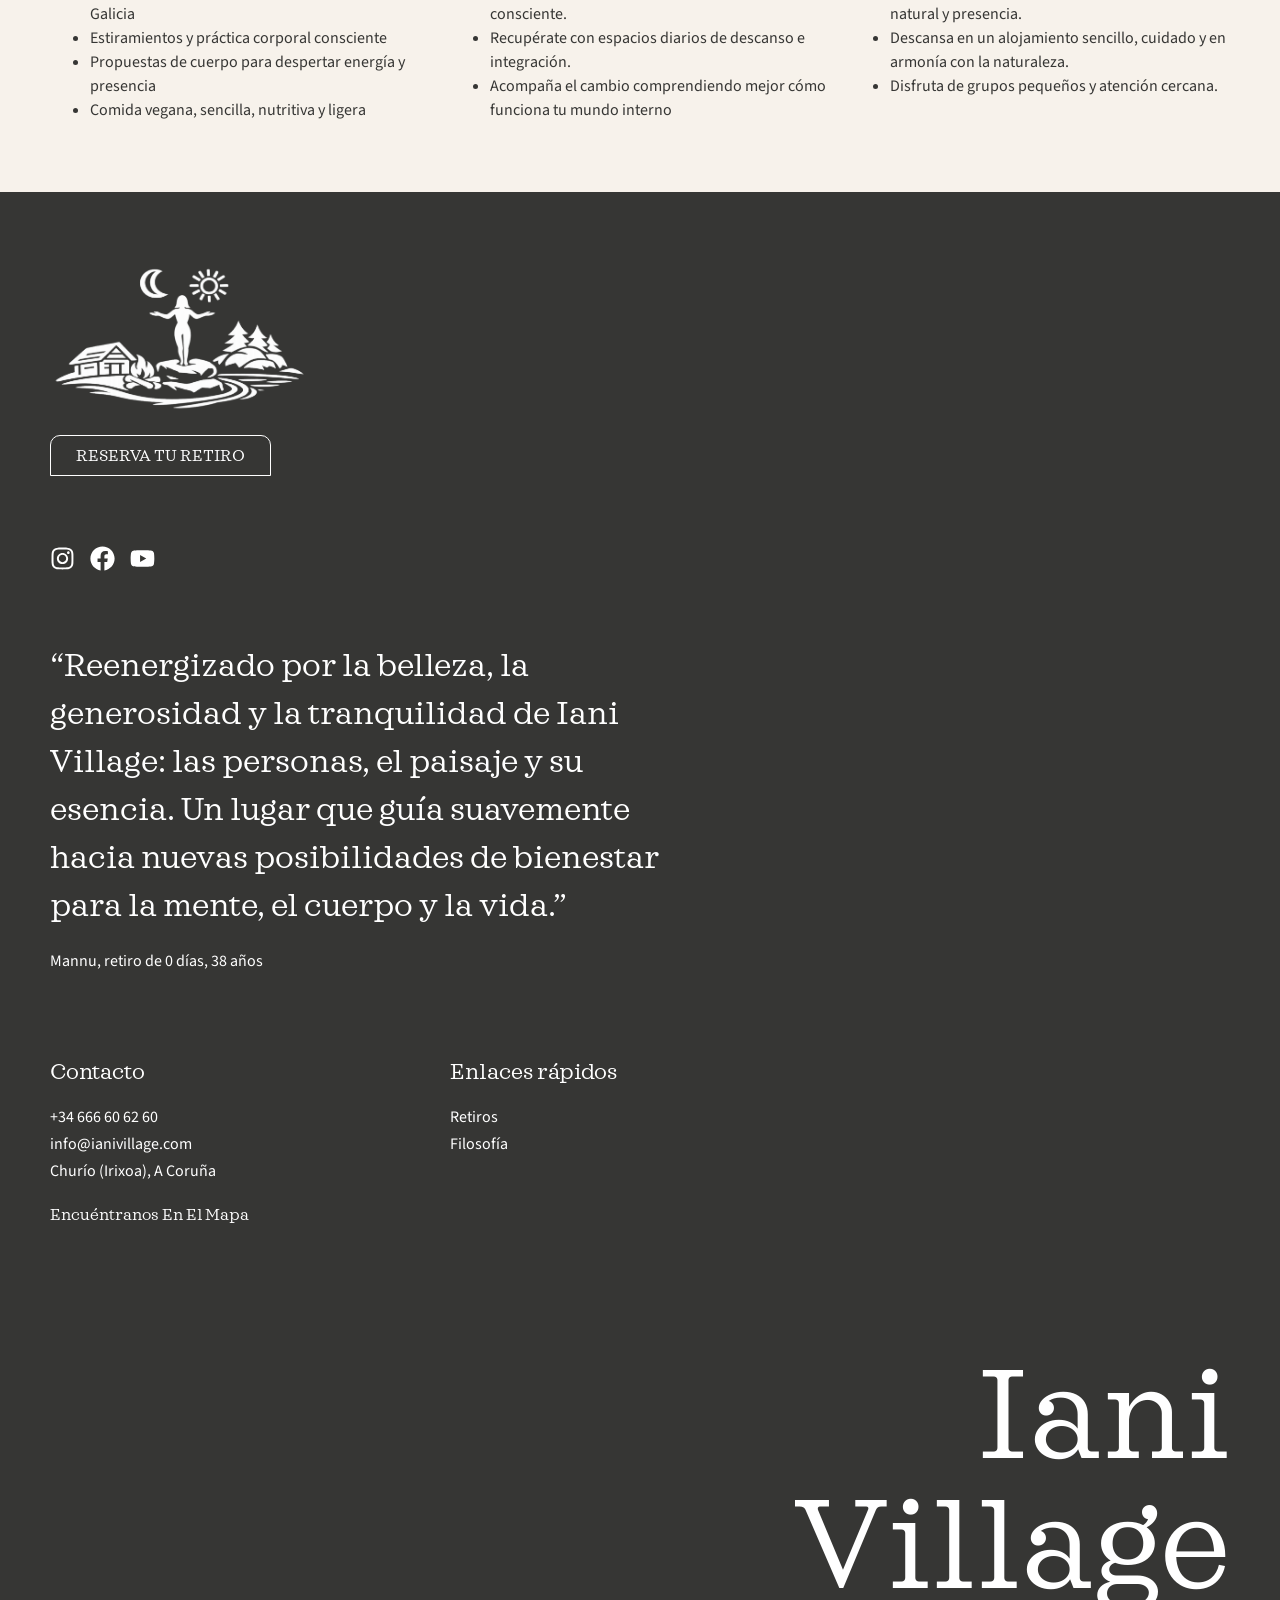
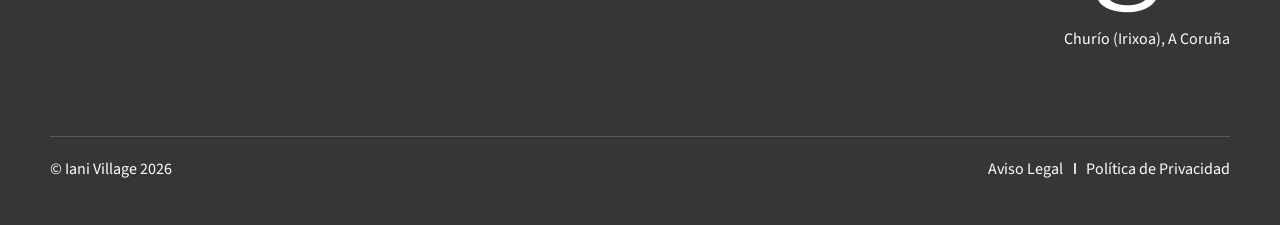
==== commit af96580d: "Copia calcada de ianivillage.com (Simply Static) Portada guardada tal cual desde WordPress. Formular" ====
--- a/docs/index.html
+++ b/docs/index.html
@@ -1,333 +1,1286 @@
 <!DOCTYPE html>
-<html lang="es">
-<head>
-<meta charset="utf-8">
-<meta name="viewport" content="width=device-width, initial-scale=1">
-<title>Iani Village | Retiros de consciencia en la naturaleza | Iani Village</title>
+<html lang="en-US" prefix="og: https://ogp.me/ns#">
+<head><meta charset="UTF-8">
+	
+	<meta name="viewport" content="width=device-width, initial-scale=1">
+	<link rel="profile" href="https://gmpg.org/xfn/11">
+	
+<!-- Search Engine Optimization by Rank Math - https://rankmath.com/ -->
+<title>Iani Village | Retiros de consciencia en la naturaleza</title>
 <meta name="description" content="Un espacio de retiro en plena naturaleza gallega para parar, respirar, sentir y volver a lo esencial.">
-<link rel="icon" href="img/favicon.png">
-<link rel="preconnect" href="https://fonts.googleapis.com">
-<link rel="preconnect" href="https://fonts.gstatic.com" crossorigin>
-<link rel="stylesheet" href="https://fonts.googleapis.com/css2?family=Cormorant+Garamond:ital,wght@0,400;0,500;0,600;1,400&family=Source+Sans+3:ital,wght@0,300;0,400;0,600;1,400&display=swap">
-<link rel="stylesheet" href="estilo.css">
+<meta name="robots" content="index, follow, max-snippet:-1, max-video-preview:-1, max-image-preview:large">
+<link rel="canonical" href="https://ianivillage.com/">
+<meta property="og:locale" content="en_US">
+<meta property="og:type" content="website">
+<meta property="og:title" content="Iani Village | Retiros de consciencia en la naturaleza">
+<meta property="og:description" content="Un espacio de retiro en plena naturaleza gallega para parar, respirar, sentir y volver a lo esencial.">
+<meta property="og:url" content="https://ianivillage.com/">
+<meta property="og:site_name" content="Iani Village">
+<meta property="og:updated_time" content="2026-03-30T08:37:33+00:00">
+<meta property="og:image" content="./wp-content/uploads/2026/03/cropped-ChatGPT-Image-26-mar-2026-16_59_35.png">
+<meta property="og:image:secure_url" content="./wp-content/uploads/2026/03/cropped-ChatGPT-Image-26-mar-2026-16_59_35.png">
+<meta property="og:image:width" content="512">
+<meta property="og:image:height" content="512">
+<meta property="og:image:alt" content="Hola! (:">
+<meta property="og:image:type" content="image/png">
+<meta property="article:published_time" content="2026-03-26T07:32:38+00:00">
+<meta property="article:modified_time" content="2026-03-30T08:37:33+00:00">
+<meta name="twitter:card" content="summary_large_image">
+<meta name="twitter:title" content="Iani Village | Retiros de consciencia en la naturaleza">
+<meta name="twitter:description" content="Un espacio de retiro en plena naturaleza gallega para parar, respirar, sentir y volver a lo esencial.">
+<meta name="twitter:image" content="./wp-content/uploads/2026/03/cropped-ChatGPT-Image-26-mar-2026-16_59_35.png">
+<meta name="twitter:label1" content="Written by">
+<meta name="twitter:data1" content="admin">
+<meta name="twitter:label2" content="Time to read">
+<meta name="twitter:data2" content="6 minutes">
+<script type="application/ld+json" class="rank-math-schema">{"@context":"https://schema.org","@graph":[{"@type":["Person","Organization"],"@id":"/#person","name":"Iani Village","logo":{"@type":"ImageObject","@id":"/#logo","url":"./wp-content/uploads/2026/03/cropped-ChatGPT-Image-26-mar-2026-16_59_35.png","contentUrl":"./wp-content/uploads/2026/03/cropped-ChatGPT-Image-26-mar-2026-16_59_35.png","caption":"Iani Village","inLanguage":"en-US","width":"512","height":"512"},"image":{"@type":"ImageObject","@id":"/#logo","url":"./wp-content/uploads/2026/03/cropped-ChatGPT-Image-26-mar-2026-16_59_35.png","contentUrl":"./wp-content/uploads/2026/03/cropped-ChatGPT-Image-26-mar-2026-16_59_35.png","caption":"Iani Village","inLanguage":"en-US","width":"512","height":"512"}},{"@type":"WebSite","@id":"/#website","url":"","name":"Iani Village","publisher":{"@id":"/#person"},"inLanguage":"en-US","potentialAction":{"@type":"SearchAction","target":"/?s={search_term_string}","query-input":"required name=search_term_string"}},{"@type":"ImageObject","@id":"./wp-content/uploads/2026/03/cropped-ChatGPT-Image-26-mar-2026-16_59_35.png","url":"./wp-content/uploads/2026/03/cropped-ChatGPT-Image-26-mar-2026-16_59_35.png","width":"512","height":"512","inLanguage":"en-US"},{"@type":"WebPage","@id":"/#webpage","url":"/","name":"Iani Village | Retiros de consciencia en la naturaleza","datePublished":"2026-03-26T07:32:38+00:00","dateModified":"2026-03-30T08:37:33+00:00","about":{"@id":"/#person"},"isPartOf":{"@id":"/#website"},"primaryImageOfPage":{"@id":"./wp-content/uploads/2026/03/cropped-ChatGPT-Image-26-mar-2026-16_59_35.png"},"inLanguage":"en-US"},{"@type":"Person","@id":"/author/admin/","name":"admin","url":"/author/admin/","image":{"@type":"ImageObject","@id":"https://secure.gravatar.com/avatar/169be7aadaf1c461a667d44e8fffebbf59222de804374d4dd536849c41a42c1a?s=96&amp;d=mm&amp;r=g","url":"https://secure.gravatar.com/avatar/169be7aadaf1c461a667d44e8fffebbf59222de804374d4dd536849c41a42c1a?s=96&amp;d=mm&amp;r=g","caption":"admin","inLanguage":"en-US"},"sameAs":[""]},{"@type":"Article","headline":"Iani Village | Retiros de consciencia en la naturaleza","datePublished":"2026-03-26T07:32:38+00:00","dateModified":"2026-03-30T08:37:33+00:00","author":{"@id":"/author/admin/","name":"admin"},"publisher":{"@id":"/#person"},"description":"Un espacio de retiro en plena naturaleza gallega para parar, respirar, sentir y volver a lo esencial.","name":"Iani Village | Retiros de consciencia en la naturaleza","@id":"/#richSnippet","isPartOf":{"@id":"/#webpage"},"image":{"@id":"./wp-content/uploads/2026/03/cropped-ChatGPT-Image-26-mar-2026-16_59_35.png"},"inLanguage":"en-US","mainEntityOfPage":{"@id":"/#webpage"}}]}</script>
+<!-- /Rank Math WordPress SEO plugin -->
+
+
+
+
+
+<style id="wp-img-auto-sizes-contain-inline-css">
+img:is([sizes=auto i],[sizes^="auto," i]){contain-intrinsic-size:3000px 1500px}
+/*# sourceURL=wp-img-auto-sizes-contain-inline-css */
+</style>
+<style id="wp-emoji-styles-inline-css">
+
+	img.wp-smiley, img.emoji {
+		display: inline !important;
+		border: none !important;
+		box-shadow: none !important;
+		height: 1em !important;
+		width: 1em !important;
+		margin: 0 0.07em !important;
+		vertical-align: -0.1em !important;
+		background: none !important;
+		padding: 0 !important;
+	}
+/*# sourceURL=wp-emoji-styles-inline-css */
+</style>
+<style id="safe-svg-svg-icon-style-inline-css">
+.safe-svg-cover{text-align:center}.safe-svg-cover .safe-svg-inside{display:inline-block;max-width:100%}.safe-svg-cover svg{fill:currentColor;height:100%;max-height:100%;max-width:100%;width:100%}
+
+/*# sourceURL=./wp-content/plugins/safe-svg/dist/safe-svg-block-frontend.css */
+</style>
+<style id="global-styles-inline-css">
+:root{--wp--preset--aspect-ratio--square: 1;--wp--preset--aspect-ratio--4-3: 4/3;--wp--preset--aspect-ratio--3-4: 3/4;--wp--preset--aspect-ratio--3-2: 3/2;--wp--preset--aspect-ratio--2-3: 2/3;--wp--preset--aspect-ratio--16-9: 16/9;--wp--preset--aspect-ratio--9-16: 9/16;--wp--preset--color--black: #000000;--wp--preset--color--cyan-bluish-gray: #abb8c3;--wp--preset--color--white: #ffffff;--wp--preset--color--pale-pink: #f78da7;--wp--preset--color--vivid-red: #cf2e2e;--wp--preset--color--luminous-vivid-orange: #ff6900;--wp--preset--color--luminous-vivid-amber: #fcb900;--wp--preset--color--light-green-cyan: #7bdcb5;--wp--preset--color--vivid-green-cyan: #00d084;--wp--preset--color--pale-cyan-blue: #8ed1fc;--wp--preset--color--vivid-cyan-blue: #0693e3;--wp--preset--color--vivid-purple: #9b51e0;--wp--preset--gradient--vivid-cyan-blue-to-vivid-purple: linear-gradient(135deg,rgb(6,147,227) 0%,rgb(155,81,224) 100%);--wp--preset--gradient--light-green-cyan-to-vivid-green-cyan: linear-gradient(135deg,rgb(122,220,180) 0%,rgb(0,208,130) 100%);--wp--preset--gradient--luminous-vivid-amber-to-luminous-vivid-orange: linear-gradient(135deg,rgb(252,185,0) 0%,rgb(255,105,0) 100%);--wp--preset--gradient--luminous-vivid-orange-to-vivid-red: linear-gradient(135deg,rgb(255,105,0) 0%,rgb(207,46,46) 100%);--wp--preset--gradient--very-light-gray-to-cyan-bluish-gray: linear-gradient(135deg,rgb(238,238,238) 0%,rgb(169,184,195) 100%);--wp--preset--gradient--cool-to-warm-spectrum: linear-gradient(135deg,rgb(74,234,220) 0%,rgb(151,120,209) 20%,rgb(207,42,186) 40%,rgb(238,44,130) 60%,rgb(251,105,98) 80%,rgb(254,248,76) 100%);--wp--preset--gradient--blush-light-purple: linear-gradient(135deg,rgb(255,206,236) 0%,rgb(152,150,240) 100%);--wp--preset--gradient--blush-bordeaux: linear-gradient(135deg,rgb(254,205,165) 0%,rgb(254,45,45) 50%,rgb(107,0,62) 100%);--wp--preset--gradient--luminous-dusk: linear-gradient(135deg,rgb(255,203,112) 0%,rgb(199,81,192) 50%,rgb(65,88,208) 100%);--wp--preset--gradient--pale-ocean: linear-gradient(135deg,rgb(255,245,203) 0%,rgb(182,227,212) 50%,rgb(51,167,181) 100%);--wp--preset--gradient--electric-grass: linear-gradient(135deg,rgb(202,248,128) 0%,rgb(113,206,126) 100%);--wp--preset--gradient--midnight: linear-gradient(135deg,rgb(2,3,129) 0%,rgb(40,116,252) 100%);--wp--preset--font-size--small: 13px;--wp--preset--font-size--medium: 20px;--wp--preset--font-size--large: 36px;--wp--preset--font-size--x-large: 42px;--wp--preset--spacing--20: 0.44rem;--wp--preset--spacing--30: 0.67rem;--wp--preset--spacing--40: 1rem;--wp--preset--spacing--50: 1.5rem;--wp--preset--spacing--60: 2.25rem;--wp--preset--spacing--70: 3.38rem;--wp--preset--spacing--80: 5.06rem;--wp--preset--shadow--natural: 6px 6px 9px rgba(0, 0, 0, 0.2);--wp--preset--shadow--deep: 12px 12px 50px rgba(0, 0, 0, 0.4);--wp--preset--shadow--sharp: 6px 6px 0px rgba(0, 0, 0, 0.2);--wp--preset--shadow--outlined: 6px 6px 0px -3px rgb(255, 255, 255), 6px 6px rgb(0, 0, 0);--wp--preset--shadow--crisp: 6px 6px 0px rgb(0, 0, 0);}.wp-block-button{--wp--preset--dimension--25: 25%;--wp--preset--dimension--50: 50%;--wp--preset--dimension--75: 75%;--wp--preset--dimension--100: 100%;}:root { --wp--style--global--content-size: 800px;--wp--style--global--wide-size: 1200px; }:where(body) { margin: 0; }.wp-site-blocks > .alignleft { float: left; margin-right: 2em; }.wp-site-blocks > .alignright { float: right; margin-left: 2em; }.wp-site-blocks > .aligncenter { justify-content: center; margin-left: auto; margin-right: auto; }:where(.wp-site-blocks) > * { margin-block-start: 24px; margin-block-end: 0; }:where(.wp-site-blocks) > :first-child { margin-block-start: 0; }:where(.wp-site-blocks) > :last-child { margin-block-end: 0; }:root { --wp--style--block-gap: 24px; }:root :where(.is-layout-flow) > :first-child{margin-block-start: 0;}:root :where(.is-layout-flow) > :last-child{margin-block-end: 0;}:root :where(.is-layout-flow) > *{margin-block-start: 24px;margin-block-end: 0;}:root :where(.is-layout-constrained) > :first-child{margin-block-start: 0;}:root :where(.is-layout-constrained) > :last-child{margin-block-end: 0;}:root :where(.is-layout-constrained) > *{margin-block-start: 24px;margin-block-end: 0;}:root :where(.is-layout-flex){gap: 24px;}:root :where(.is-layout-grid){gap: 24px;}.is-layout-flow > .alignleft{float: left;margin-inline-start: 0;margin-inline-end: 2em;}.is-layout-flow > .alignright{float: right;margin-inline-start: 2em;margin-inline-end: 0;}.is-layout-flow > .aligncenter{margin-left: auto !important;margin-right: auto !important;}.is-layout-constrained > .alignleft{float: left;margin-inline-start: 0;margin-inline-end: 2em;}.is-layout-constrained > .alignright{float: right;margin-inline-start: 2em;margin-inline-end: 0;}.is-layout-constrained > .aligncenter{margin-left: auto !important;margin-right: auto !important;}.is-layout-constrained > :where(:not(.alignleft):not(.alignright):not(.alignfull)){max-width: var(--wp--style--global--content-size);margin-left: auto !important;margin-right: auto !important;}.is-layout-constrained > .alignwide{max-width: var(--wp--style--global--wide-size);}body .is-layout-flex{display: flex;}.is-layout-flex{flex-wrap: wrap;align-items: center;}.is-layout-flex > :is(*, div){margin: 0;}body .is-layout-grid{display: grid;}.is-layout-grid > :is(*, div){margin: 0;}body{padding-top: 0px;padding-right: 0px;padding-bottom: 0px;padding-left: 0px;}:root :where(.wp-element-button, .wp-block-button__link){background-color: #32373c;border-width: 0;color: #fff;font-family: inherit;font-size: inherit;font-style: inherit;font-weight: inherit;letter-spacing: inherit;line-height: inherit;padding-top: calc(0.667em + 2px);padding-right: calc(1.333em + 2px);padding-bottom: calc(0.667em + 2px);padding-left: calc(1.333em + 2px);text-decoration: none;text-transform: inherit;}.has-black-color{color: var(--wp--preset--color--black) !important;}.has-cyan-bluish-gray-color{color: var(--wp--preset--color--cyan-bluish-gray) !important;}.has-white-color{color: var(--wp--preset--color--white) !important;}.has-pale-pink-color{color: var(--wp--preset--color--pale-pink) !important;}.has-vivid-red-color{color: var(--wp--preset--color--vivid-red) !important;}.has-luminous-vivid-orange-color{color: var(--wp--preset--color--luminous-vivid-orange) !important;}.has-luminous-vivid-amber-color{color: var(--wp--preset--color--luminous-vivid-amber) !important;}.has-light-green-cyan-color{color: var(--wp--preset--color--light-green-cyan) !important;}.has-vivid-green-cyan-color{color: var(--wp--preset--color--vivid-green-cyan) !important;}.has-pale-cyan-blue-color{color: var(--wp--preset--color--pale-cyan-blue) !important;}.has-vivid-cyan-blue-color{color: var(--wp--preset--color--vivid-cyan-blue) !important;}.has-vivid-purple-color{color: var(--wp--preset--color--vivid-purple) !important;}.has-black-background-color{background-color: var(--wp--preset--color--black) !important;}.has-cyan-bluish-gray-background-color{background-color: var(--wp--preset--color--cyan-bluish-gray) !important;}.has-white-background-color{background-color: var(--wp--preset--color--white) !important;}.has-pale-pink-background-color{background-color: var(--wp--preset--color--pale-pink) !important;}.has-vivid-red-background-color{background-color: var(--wp--preset--color--vivid-red) !important;}.has-luminous-vivid-orange-background-color{background-color: var(--wp--preset--color--luminous-vivid-orange) !important;}.has-luminous-vivid-amber-background-color{background-color: var(--wp--preset--color--luminous-vivid-amber) !important;}.has-light-green-cyan-background-color{background-color: var(--wp--preset--color--light-green-cyan) !important;}.has-vivid-green-cyan-background-color{background-color: var(--wp--preset--color--vivid-green-cyan) !important;}.has-pale-cyan-blue-background-color{background-color: var(--wp--preset--color--pale-cyan-blue) !important;}.has-vivid-cyan-blue-background-color{background-color: var(--wp--preset--color--vivid-cyan-blue) !important;}.has-vivid-purple-background-color{background-color: var(--wp--preset--color--vivid-purple) !important;}.has-black-border-color{border-color: var(--wp--preset--color--black) !important;}.has-cyan-bluish-gray-border-color{border-color: var(--wp--preset--color--cyan-bluish-gray) !important;}.has-white-border-color{border-color: var(--wp--preset--color--white) !important;}.has-pale-pink-border-color{border-color: var(--wp--preset--color--pale-pink) !important;}.has-vivid-red-border-color{border-color: var(--wp--preset--color--vivid-red) !important;}.has-luminous-vivid-orange-border-color{border-color: var(--wp--preset--color--luminous-vivid-orange) !important;}.has-luminous-vivid-amber-border-color{border-color: var(--wp--preset--color--luminous-vivid-amber) !important;}.has-light-green-cyan-border-color{border-color: var(--wp--preset--color--light-green-cyan) !important;}.has-vivid-green-cyan-border-color{border-color: var(--wp--preset--color--vivid-green-cyan) !important;}.has-pale-cyan-blue-border-color{border-color: var(--wp--preset--color--pale-cyan-blue) !important;}.has-vivid-cyan-blue-border-color{border-color: var(--wp--preset--color--vivid-cyan-blue) !important;}.has-vivid-purple-border-color{border-color: var(--wp--preset--color--vivid-purple) !important;}.has-vivid-cyan-blue-to-vivid-purple-gradient-background{background: var(--wp--preset--gradient--vivid-cyan-blue-to-vivid-purple) !important;}.has-light-green-cyan-to-vivid-green-cyan-gradient-background{background: var(--wp--preset--gradient--light-green-cyan-to-vivid-green-cyan) !important;}.has-luminous-vivid-amber-to-luminous-vivid-orange-gradient-background{background: var(--wp--preset--gradient--luminous-vivid-amber-to-luminous-vivid-orange) !important;}.has-luminous-vivid-orange-to-vivid-red-gradient-background{background: var(--wp--preset--gradient--luminous-vivid-orange-to-vivid-red) !important;}.has-very-light-gray-to-cyan-bluish-gray-gradient-background{background: var(--wp--preset--gradient--very-light-gray-to-cyan-bluish-gray) !important;}.has-cool-to-warm-spectrum-gradient-background{background: var(--wp--preset--gradient--cool-to-warm-spectrum) !important;}.has-blush-light-purple-gradient-background{background: var(--wp--preset--gradient--blush-light-purple) !important;}.has-blush-bordeaux-gradient-background{background: var(--wp--preset--gradient--blush-bordeaux) !important;}.has-luminous-dusk-gradient-background{background: var(--wp--preset--gradient--luminous-dusk) !important;}.has-pale-ocean-gradient-background{background: var(--wp--preset--gradient--pale-ocean) !important;}.has-electric-grass-gradient-background{background: var(--wp--preset--gradient--electric-grass) !important;}.has-midnight-gradient-background{background: var(--wp--preset--gradient--midnight) !important;}.has-small-font-size{font-size: var(--wp--preset--font-size--small) !important;}.has-medium-font-size{font-size: var(--wp--preset--font-size--medium) !important;}.has-large-font-size{font-size: var(--wp--preset--font-size--large) !important;}.has-x-large-font-size{font-size: var(--wp--preset--font-size--x-large) !important;}
+:root :where(.wp-block-icon svg){width: 24px;}
+:root :where(.wp-block-pullquote){font-size: 1.5em;line-height: 1.6;}
+/*# sourceURL=global-styles-inline-css */
+</style>
+<link rel="stylesheet" id="hello-elementor-css" href="./wp-content/themes/hello-elementor/assets/css/reset.css?ver=3.4.7" media="all">
+<link rel="stylesheet" id="hello-elementor-theme-style-css" href="./wp-content/themes/hello-elementor/assets/css/theme.css?ver=3.4.7" media="all">
+<link rel="stylesheet" id="hello-elementor-header-footer-css" href="./wp-content/themes/hello-elementor/assets/css/header-footer.css?ver=3.4.7" media="all">
+<link rel="stylesheet" id="elementor-frontend-css" href="./wp-content/plugins/elementor/assets/css/frontend.min.css?ver=3.35.9" media="all">
+<style id="elementor-frontend-inline-css">
+.elementor-kit-6{--e-global-color-primary:#363634;--e-global-color-secondary:#FFFFFF;--e-global-color-text:#363634;--e-global-color-accent:#363634;--e-global-color-49dea98:#F7F2EB;--e-global-typography-primary-font-family:"Sagona";--e-global-typography-primary-font-size:56px;--e-global-typography-primary-font-weight:400;--e-global-typography-primary-line-height:62px;--e-global-typography-secondary-font-family:"Sagona";--e-global-typography-secondary-font-size:34px;--e-global-typography-secondary-font-weight:400;--e-global-typography-secondary-line-height:30px;--e-global-typography-text-font-family:"Source Sans Pro";--e-global-typography-text-font-size:16px;--e-global-typography-text-font-weight:400;--e-global-typography-text-line-height:24px;--e-global-typography-accent-font-family:"Sagona";--e-global-typography-accent-font-size:16px;--e-global-typography-accent-font-weight:600;--e-global-typography-accent-line-height:19px;}.elementor-kit-6 e-page-transition{background-color:#FFBC7D;}.elementor-section.elementor-section-boxed > .elementor-container{max-width:1140px;}.e-con{--container-max-width:1140px;}.elementor-widget:not(:last-child){margin-block-end:20px;}.elementor-element{--widgets-spacing:20px 20px;--widgets-spacing-row:20px;--widgets-spacing-column:20px;}{}h1.entry-title{display:var(--page-title-display);}.site-header .site-branding{flex-direction:column;align-items:stretch;}.site-header{padding-inline-end:0px;padding-inline-start:0px;}.site-footer .site-branding{flex-direction:column;align-items:stretch;}@media(max-width:1024px){.elementor-kit-6{--e-global-typography-primary-font-size:40px;--e-global-typography-primary-line-height:44px;}.elementor-section.elementor-section-boxed > .elementor-container{max-width:1024px;}.e-con{--container-max-width:1024px;}}@media(max-width:767px){.elementor-kit-6{--e-global-typography-primary-font-size:36.8px;--e-global-typography-primary-line-height:40.8px;}.elementor-section.elementor-section-boxed > .elementor-container{max-width:767px;}.e-con{--container-max-width:767px;}}/* Start Custom Fonts CSS */@font-face {
+	font-family: 'Sagona';
+	font-style: normal;
+	font-weight: normal;
+	font-display: auto;
+	src: url('./wp-content/uploads/2026/03/SAGONABOOK.ttf') format('truetype');
+}
+/* End Custom Fonts CSS */
+.elementor-434 .elementor-element.elementor-element-a634dc1{--display:flex;--min-height:100svh;--flex-direction:column;--container-widget-width:100%;--container-widget-height:initial;--container-widget-flex-grow:0;--container-widget-align-self:initial;--flex-wrap-mobile:wrap;--overlay-opacity:0.4;--margin-top:0px;--margin-bottom:0px;--margin-left:0px;--margin-right:0px;--padding-top:0200px;--padding-bottom:0px;--padding-left:150px;--padding-right:150px;}.elementor-434 .elementor-element.elementor-element-a634dc1:not(.elementor-motion-effects-element-type-background), .elementor-434 .elementor-element.elementor-element-a634dc1 > .elementor-motion-effects-container > .elementor-motion-effects-layer{background-image:url("./wp-content/uploads/2026/03/imgi_87_6573a734d9a6471a1a8c747d_hike-in-the-hills-min-scaled.jpeg");background-position:center center;background-repeat:no-repeat;background-size:cover;}.elementor-434 .elementor-element.elementor-element-a634dc1::before, .elementor-434 .elementor-element.elementor-element-a634dc1 > .elementor-background-video-container::before, .elementor-434 .elementor-element.elementor-element-a634dc1 > .e-con-inner > .elementor-background-video-container::before, .elementor-434 .elementor-element.elementor-element-a634dc1 > .elementor-background-slideshow::before, .elementor-434 .elementor-element.elementor-element-a634dc1 > .e-con-inner > .elementor-background-slideshow::before, .elementor-434 .elementor-element.elementor-element-a634dc1 > .elementor-motion-effects-container > .elementor-motion-effects-layer::before{background-color:var( --e-global-color-primary );--background-overlay:'';}.elementor-widget-heading .elementor-heading-title{font-family:var( --e-global-typography-primary-font-family ), Sans-serif;font-size:var( --e-global-typography-primary-font-size );font-weight:var( --e-global-typography-primary-font-weight );line-height:var( --e-global-typography-primary-line-height );color:var( --e-global-color-primary );}.elementor-434 .elementor-element.elementor-element-5af4a41 .elementor-heading-title{font-family:"Sagona", Sans-serif;font-size:56px;font-weight:400;line-height:62px;color:var( --e-global-color-secondary );}.elementor-434 .elementor-element.elementor-element-b7d0c40 .elementor-heading-title{font-family:"Sagona", Sans-serif;font-size:144px;font-weight:400;line-height:115px;color:var( --e-global-color-secondary );}.elementor-widget-divider{--divider-color:var( --e-global-color-secondary );}.elementor-widget-divider .elementor-divider__text{color:var( --e-global-color-secondary );font-family:var( --e-global-typography-secondary-font-family ), Sans-serif;font-size:var( --e-global-typography-secondary-font-size );font-weight:var( --e-global-typography-secondary-font-weight );line-height:var( --e-global-typography-secondary-line-height );}.elementor-widget-divider.elementor-view-stacked .elementor-icon{background-color:var( --e-global-color-secondary );}.elementor-widget-divider.elementor-view-framed .elementor-icon, .elementor-widget-divider.elementor-view-default .elementor-icon{color:var( --e-global-color-secondary );border-color:var( --e-global-color-secondary );}.elementor-widget-divider.elementor-view-framed .elementor-icon, .elementor-widget-divider.elementor-view-default .elementor-icon svg{fill:var( --e-global-color-secondary );}.elementor-434 .elementor-element.elementor-element-e29e105{--divider-border-style:solid;--divider-color:var( --e-global-color-secondary );--divider-border-width:2px;}.elementor-434 .elementor-element.elementor-element-e29e105 .elementor-divider-separator{width:9%;margin:0 auto;margin-left:0;}.elementor-434 .elementor-element.elementor-element-e29e105 .elementor-divider{text-align:left;padding-block-start:15px;padding-block-end:15px;}.elementor-widget-text-editor{font-family:var( --e-global-typography-text-font-family ), Sans-serif;font-size:var( --e-global-typography-text-font-size );font-weight:var( --e-global-typography-text-font-weight );line-height:var( --e-global-typography-text-line-height );color:var( --e-global-color-text );}.elementor-widget-text-editor.elementor-drop-cap-view-stacked .elementor-drop-cap{background-color:var( --e-global-color-primary );}.elementor-widget-text-editor.elementor-drop-cap-view-framed .elementor-drop-cap, .elementor-widget-text-editor.elementor-drop-cap-view-default .elementor-drop-cap{color:var( --e-global-color-primary );border-color:var( --e-global-color-primary );}.elementor-434 .elementor-element.elementor-element-51fed1c{font-family:"Sagona", Sans-serif;font-size:19px;font-weight:400;line-height:29px;color:var( --e-global-color-secondary );}.elementor-434 .elementor-element.elementor-element-51fed1c a{color:#FFFFFF;}.elementor-434 .elementor-element.elementor-element-f0fe423{--display:flex;--flex-direction:column;--container-widget-width:100%;--container-widget-height:initial;--container-widget-flex-grow:0;--container-widget-align-self:initial;--flex-wrap-mobile:wrap;--margin-top:0px;--margin-bottom:0px;--margin-left:0px;--margin-right:0px;--padding-top:70px;--padding-bottom:70px;--padding-left:50px;--padding-right:50px;}.elementor-434 .elementor-element.elementor-element-f0fe423:not(.elementor-motion-effects-element-type-background), .elementor-434 .elementor-element.elementor-element-f0fe423 > .elementor-motion-effects-container > .elementor-motion-effects-layer{background-color:var( --e-global-color-49dea98 );}.elementor-434 .elementor-element.elementor-element-0c16eac{width:var( --container-widget-width, 50% );max-width:50%;--container-widget-width:50%;--container-widget-flex-grow:0;font-family:"Sagona", Sans-serif;font-size:19px;font-weight:500;line-height:23px;}.elementor-434 .elementor-element.elementor-element-0c16eac.elementor-element{--align-self:flex-start;}.elementor-434 .elementor-element.elementor-element-35a3085{--display:flex;--flex-direction:row;--container-widget-width:initial;--container-widget-height:100%;--container-widget-flex-grow:1;--container-widget-align-self:stretch;--flex-wrap-mobile:wrap;--margin-top:0px;--margin-bottom:0px;--margin-left:0px;--margin-right:0px;--padding-top:0px;--padding-bottom:0px;--padding-left:0px;--padding-right:0px;}.elementor-434 .elementor-element.elementor-element-6141f2f{--display:flex;--margin-top:0px;--margin-bottom:0px;--margin-left:0px;--margin-right:0px;--padding-top:0px;--padding-bottom:0px;--padding-left:0px;--padding-right:100px;}.elementor-434 .elementor-element.elementor-element-b9dcd10 .elementor-heading-title{font-family:"Sagona", Sans-serif;font-size:34px;font-weight:400;line-height:30px;}.elementor-434 .elementor-element.elementor-element-8826850 .ha-ec-wrapper * :not(i),.elementor-434 .elementor-element.elementor-element-8826850 .ha-ec-popup-wrapper * :not(i){font-family:var( --e-global-typography-text-font-family ), Sans-serif;}.elementor-434 .elementor-element.elementor-element-8826850 .ha-ec-wrapper table thead:first-child tr:first-child th,
+					.elementor-434 .elementor-element.elementor-element-8826850 .ha-ec-wrapper .fc-theme-standard .fc-scrollgrid,
+					.elementor-434 .elementor-element.elementor-element-8826850 .ha-ec-wrapper .fc-theme-standard .fc-list,
+					.elementor-434 .elementor-element.elementor-element-8826850 .ha-ec-wrapper .fc-theme-standard td,
+					.elementor-434 .elementor-element.elementor-element-8826850 .ha-ec-wrapper .fc-theme-standard th{border-color:#CFCFDA;}.elementor-434 .elementor-element.elementor-element-8826850 .ha-ec-wrapper th.fc-col-header-cell.fc-day{background-color:var( --e-global-color-primary );}.elementor-434 .elementor-element.elementor-element-8826850 .ha-ec-wrapper span.fc-timegrid-axis-cushion.fc-scrollgrid-shrink-cushion.fc-scrollgrid-sync-inner{color:var( --e-global-color-primary );}.elementor-434 .elementor-element.elementor-element-8826850 .ha-ec-wrapper .fc-timegrid-slot-label-cushion.fc-scrollgrid-shrink-cushion{color:var( --e-global-color-primary );}.elementor-434 .elementor-element.elementor-element-8826850 .ha-ec-wrapper .fc .fc-daygrid-day-top{color:var( --e-global-color-primary );}.elementor-434 .elementor-element.elementor-element-8826850 .ha-ec-wrapper .fc-toolbar h2.fc-toolbar-title{font-size:var( --e-global-typography-text-font-size );font-weight:var( --e-global-typography-text-font-weight );line-height:var( --e-global-typography-text-line-height );}.elementor-434 .elementor-element.elementor-element-8826850 .ha-ec-wrapper .fc-toolbar.fc-header-toolbar button.fc-button{font-size:var( --e-global-typography-text-font-size );font-weight:var( --e-global-typography-text-font-weight );line-height:var( --e-global-typography-text-line-height );}.elementor-434 .elementor-element.elementor-element-8826850 .ha-ec-popup-wrapper p.ha-ec-popup-desc{font-size:var( --e-global-typography-text-font-size );font-weight:var( --e-global-typography-text-font-weight );line-height:var( --e-global-typography-text-line-height );}.elementor-434 .elementor-element.elementor-element-8826850 .ha-ec-popup-wrapper .ha-ec-popup-content ul li .ha-ec-time-title,.elementor-434 .elementor-element.elementor-element-8826850 .ha-ec-popup-wrapper .ha-ec-popup-content ul li .ha-ec-guest-title,.elementor-434 .elementor-element.elementor-element-8826850 .ha-ec-popup-wrapper .ha-ec-popup-content ul li .ha-ec-location-title{font-size:var( --e-global-typography-text-font-size );font-weight:var( --e-global-typography-text-font-weight );line-height:var( --e-global-typography-text-line-height );}.elementor-434 .elementor-element.elementor-element-b3f8670{--display:flex;--margin-top:0px;--margin-bottom:0px;--margin-left:0px;--margin-right:0px;--padding-top:0px;--padding-bottom:0px;--padding-left:0px;--padding-right:0px;}.elementor-434 .elementor-element.elementor-element-1239ea8 .elementor-heading-title{font-family:"Sagona", Sans-serif;font-size:34px;font-weight:400;line-height:30px;}.elementor-434 .elementor-element.elementor-element-f8c5334{--divider-border-style:solid;--divider-color:var( --e-global-color-text );--divider-border-width:1px;}.elementor-434 .elementor-element.elementor-element-f8c5334 .elementor-divider-separator{width:100%;}.elementor-434 .elementor-element.elementor-element-f8c5334 .elementor-divider{padding-block-start:0px;padding-block-end:0px;}.elementor-widget-price-list .elementor-price-list-header{color:var( --e-global-color-primary );font-family:var( --e-global-typography-primary-font-family ), Sans-serif;font-size:var( --e-global-typography-primary-font-size );font-weight:var( --e-global-typography-primary-font-weight );line-height:var( --e-global-typography-primary-line-height );}.elementor-widget-price-list .elementor-price-list-price{color:var( --e-global-color-primary );font-family:var( --e-global-typography-primary-font-family ), Sans-serif;font-size:var( --e-global-typography-primary-font-size );font-weight:var( --e-global-typography-primary-font-weight );line-height:var( --e-global-typography-primary-line-height );}.elementor-widget-price-list .elementor-price-list-description{color:var( --e-global-color-text );font-family:var( --e-global-typography-text-font-family ), Sans-serif;font-size:var( --e-global-typography-text-font-size );font-weight:var( --e-global-typography-text-font-weight );line-height:var( --e-global-typography-text-line-height );}.elementor-widget-price-list .elementor-price-list-separator{border-bottom-color:var( --e-global-color-secondary );}.elementor-434 .elementor-element.elementor-element-65195d8 .elementor-price-list-separator{border-bottom-style:none;}.elementor-434 .elementor-element.elementor-element-65195d8 > .elementor-widget-container{margin:0px 0px -12px 0px;padding:0px 0px 0px 0px;}.elementor-434 .elementor-element.elementor-element-65195d8 .elementor-price-list-item{align-items:flex-start;}.elementor-434 .elementor-element.elementor-element-65195d8 .elementor-price-list li:not(:last-child){margin-bottom:20px;}body.rtl .elementor-434 .elementor-element.elementor-element-65195d8 .elementor-price-list-image{padding-left:calc(20px/2);}body.rtl .elementor-434 .elementor-element.elementor-element-65195d8 .elementor-price-list-image + .elementor-price-list-text{padding-right:calc(20px/2);}body:not(.rtl) .elementor-434 .elementor-element.elementor-element-65195d8 .elementor-price-list-image{padding-right:calc(20px/2);}body:not(.rtl) .elementor-434 .elementor-element.elementor-element-65195d8 .elementor-price-list-image + .elementor-price-list-text{padding-left:calc(20px/2);}.elementor-434 .elementor-element.elementor-element-65195d8 .elementor-price-list-header{font-family:"Sagona", Sans-serif;font-size:19px;font-weight:400;line-height:23px;}.elementor-434 .elementor-element.elementor-element-65195d8 .elementor-price-list-price{font-family:var( --e-global-typography-text-font-family ), Sans-serif;font-size:var( --e-global-typography-text-font-size );font-weight:var( --e-global-typography-text-font-weight );line-height:var( --e-global-typography-text-line-height );}.elementor-434 .elementor-element.elementor-element-65195d8 .elementor-price-list-description{font-family:"Source Sans Pro", Sans-serif;font-size:16px;font-weight:400;line-height:18px;}.elementor-434 .elementor-element.elementor-element-fcb7895{--divider-border-style:solid;--divider-color:var( --e-global-color-text );--divider-border-width:1px;}.elementor-434 .elementor-element.elementor-element-fcb7895 .elementor-divider-separator{width:100%;}.elementor-434 .elementor-element.elementor-element-fcb7895 .elementor-divider{padding-block-start:0px;padding-block-end:0px;}.elementor-434 .elementor-element.elementor-element-659fb8d .elementor-price-list-separator{border-bottom-style:none;}.elementor-434 .elementor-element.elementor-element-659fb8d > .elementor-widget-container{margin:0px 0px 0px 0px;padding:0px 0px 0px 0px;}.elementor-434 .elementor-element.elementor-element-659fb8d .elementor-price-list-item{align-items:flex-start;}.elementor-434 .elementor-element.elementor-element-659fb8d .elementor-price-list li:not(:last-child){margin-bottom:20px;}body.rtl .elementor-434 .elementor-element.elementor-element-659fb8d .elementor-price-list-image{padding-left:calc(20px/2);}body.rtl .elementor-434 .elementor-element.elementor-element-659fb8d .elementor-price-list-image + .elementor-price-list-text{padding-right:calc(20px/2);}body:not(.rtl) .elementor-434 .elementor-element.elementor-element-659fb8d .elementor-price-list-image{padding-right:calc(20px/2);}body:not(.rtl) .elementor-434 .elementor-element.elementor-element-659fb8d .elementor-price-list-image + .elementor-price-list-text{padding-left:calc(20px/2);}.elementor-434 .elementor-element.elementor-element-659fb8d .elementor-price-list-header{font-family:"Sagona", Sans-serif;font-size:19px;font-weight:400;line-height:23px;}.elementor-434 .elementor-element.elementor-element-659fb8d .elementor-price-list-price{font-family:var( --e-global-typography-text-font-family ), Sans-serif;font-size:var( --e-global-typography-text-font-size );font-weight:var( --e-global-typography-text-font-weight );line-height:var( --e-global-typography-text-line-height );}.elementor-434 .elementor-element.elementor-element-659fb8d .elementor-price-list-description{font-family:"Source Sans Pro", Sans-serif;font-size:16px;font-weight:400;line-height:18px;}.elementor-434 .elementor-element.elementor-element-fb8d8d3 .elementor-heading-title{font-family:"Sagona", Sans-serif;font-size:34px;font-weight:400;line-height:30px;}.elementor-434 .elementor-element.elementor-element-973044f{--display:flex;border-style:none;--border-style:none;}.elementor-434 .elementor-element.elementor-element-089d2e5{--display:flex;--flex-direction:column;--container-widget-width:100%;--container-widget-height:initial;--container-widget-flex-grow:0;--container-widget-align-self:initial;--flex-wrap-mobile:wrap;}.elementor-434 .elementor-element.elementor-element-2d9a794 .elementor-price-list-separator{border-bottom-style:none;}.elementor-434 .elementor-element.elementor-element-2d9a794 .elementor-price-list-item{align-items:flex-start;}.elementor-434 .elementor-element.elementor-element-2d9a794 .elementor-price-list li:not(:last-child){margin-bottom:0px;}body.rtl .elementor-434 .elementor-element.elementor-element-2d9a794 .elementor-price-list-image{padding-left:calc(20px/2);}body.rtl .elementor-434 .elementor-element.elementor-element-2d9a794 .elementor-price-list-image + .elementor-price-list-text{padding-right:calc(20px/2);}body:not(.rtl) .elementor-434 .elementor-element.elementor-element-2d9a794 .elementor-price-list-image{padding-right:calc(20px/2);}body:not(.rtl) .elementor-434 .elementor-element.elementor-element-2d9a794 .elementor-price-list-image + .elementor-price-list-text{padding-left:calc(20px/2);}.elementor-434 .elementor-element.elementor-element-2d9a794 .elementor-price-list-header{font-family:"Source Sans Pro", Sans-serif;font-size:17px;font-weight:500;text-decoration:underline;line-height:24px;}.elementor-434 .elementor-element.elementor-element-2d9a794 .elementor-price-list-price{font-family:var( --e-global-typography-text-font-family ), Sans-serif;font-size:var( --e-global-typography-text-font-size );font-weight:var( --e-global-typography-text-font-weight );line-height:var( --e-global-typography-text-line-height );}.elementor-434 .elementor-element.elementor-element-d3f2f7e{--n-accordion-title-font-size:18px;--n-accordion-title-justify-content:space-between;--n-accordion-title-flex-grow:1;--n-accordion-title-icon-order:initial;--n-accordion-item-title-space-between:0px;--n-accordion-item-title-distance-from-content:0px;--n-accordion-border-radius:10px 10px 0px 0px;--n-accordion-title-normal-color:var( --e-global-color-secondary );--n-accordion-title-hover-color:var( --e-global-color-secondary );--n-accordion-title-active-color:var( --e-global-color-secondary );--n-accordion-icon-size:15px;}.elementor-434 .elementor-element.elementor-element-d3f2f7e > .elementor-widget-container > .e-n-accordion > .e-n-accordion-item > .e-n-accordion-item-title{background-color:var( --e-global-color-primary );}.elementor-434 .elementor-element.elementor-element-d3f2f7e {--n-accordion-padding:10px 20px 10px 20px;}:where( .elementor-434 .elementor-element.elementor-element-d3f2f7e > .elementor-widget-container > .e-n-accordion > .e-n-accordion-item > .e-n-accordion-item-title > .e-n-accordion-item-title-header ) > .e-n-accordion-item-title-text{font-family:"Source Sans Pro", Sans-serif;font-weight:600;text-transform:uppercase;line-height:27px;}.elementor-434 .elementor-element.elementor-element-66a6760{--display:flex;--flex-direction:column;--container-widget-width:100%;--container-widget-height:initial;--container-widget-flex-grow:0;--container-widget-align-self:initial;--flex-wrap-mobile:wrap;--padding-top:70px;--padding-bottom:70px;--padding-left:200px;--padding-right:50px;}.elementor-434 .elementor-element.elementor-element-66a6760:not(.elementor-motion-effects-element-type-background), .elementor-434 .elementor-element.elementor-element-66a6760 > .elementor-motion-effects-container > .elementor-motion-effects-layer{background-color:var( --e-global-color-49dea98 );}.elementor-434 .elementor-element.elementor-element-c5dffcf{--display:flex;}.elementor-434 .elementor-element.elementor-element-0e6599a{--display:flex;--flex-direction:column;--container-widget-width:100%;--container-widget-height:initial;--container-widget-flex-grow:0;--container-widget-align-self:initial;--flex-wrap-mobile:wrap;--margin-top:0px;--margin-bottom:0px;--margin-left:0px;--margin-right:0px;--padding-top:0px;--padding-bottom:0px;--padding-left:0px;--padding-right:0px;}.elementor-widget-image .widget-image-caption{color:var( --e-global-color-text );font-family:var( --e-global-typography-text-font-family ), Sans-serif;font-size:var( --e-global-typography-text-font-size );font-weight:var( --e-global-typography-text-font-weight );line-height:var( --e-global-typography-text-line-height );}.elementor-434 .elementor-element.elementor-element-9e14fee img{width:100%;height:420px;border-radius:0px 040px 0px 0px;}.elementor-434 .elementor-element.elementor-element-6399947{--display:flex;}.elementor-434 .elementor-element.elementor-element-b118e89{--display:flex;--flex-direction:column;--container-widget-width:100%;--container-widget-height:initial;--container-widget-flex-grow:0;--container-widget-align-self:initial;--flex-wrap-mobile:wrap;--margin-top:0px;--margin-bottom:0px;--margin-left:0px;--margin-right:0px;--padding-top:0px;--padding-bottom:0px;--padding-left:0px;--padding-right:0px;}.elementor-434 .elementor-element.elementor-element-8ffc547 img{width:100%;height:420px;border-radius:0px 040px 0px 0px;}.elementor-434 .elementor-element.elementor-element-1216206{--display:flex;}.elementor-434 .elementor-element.elementor-element-c9fe1bc{--display:flex;--flex-direction:column;--container-widget-width:100%;--container-widget-height:initial;--container-widget-flex-grow:0;--container-widget-align-self:initial;--flex-wrap-mobile:wrap;--margin-top:0px;--margin-bottom:0px;--margin-left:0px;--margin-right:0px;--padding-top:0px;--padding-bottom:0px;--padding-left:0px;--padding-right:0px;}.elementor-434 .elementor-element.elementor-element-c13213c img{width:100%;height:420px;border-radius:0px 040px 0px 0px;}.elementor-434 .elementor-element.elementor-element-71b7296{--display:flex;}.elementor-434 .elementor-element.elementor-element-b9af6dd{--display:flex;--flex-direction:column;--container-widget-width:100%;--container-widget-height:initial;--container-widget-flex-grow:0;--container-widget-align-self:initial;--flex-wrap-mobile:wrap;--margin-top:0px;--margin-bottom:0px;--margin-left:0px;--margin-right:0px;--padding-top:0px;--padding-bottom:0px;--padding-left:0px;--padding-right:0px;}.elementor-434 .elementor-element.elementor-element-3a99ee2 img{width:100%;height:420px;border-radius:0px 040px 0px 0px;}.elementor-434 .elementor-element.elementor-element-d7c4727{--display:flex;}.elementor-434 .elementor-element.elementor-element-ea928f3{--display:flex;--flex-direction:column;--container-widget-width:100%;--container-widget-height:initial;--container-widget-flex-grow:0;--container-widget-align-self:initial;--flex-wrap-mobile:wrap;--margin-top:0px;--margin-bottom:0px;--margin-left:0px;--margin-right:0px;--padding-top:0px;--padding-bottom:0px;--padding-left:0px;--padding-right:0px;}.elementor-434 .elementor-element.elementor-element-797eed4 img{width:100%;height:420px;border-radius:0px 040px 0px 0px;}.elementor-434 .elementor-element.elementor-element-766b845{--display:flex;}.elementor-434 .elementor-element.elementor-element-5c4df0a{--display:flex;--flex-direction:column;--container-widget-width:100%;--container-widget-height:initial;--container-widget-flex-grow:0;--container-widget-align-self:initial;--flex-wrap-mobile:wrap;--margin-top:0px;--margin-bottom:0px;--margin-left:0px;--margin-right:0px;--padding-top:0px;--padding-bottom:0px;--padding-left:0px;--padding-right:0px;}.elementor-434 .elementor-element.elementor-element-882acf3 img{width:100%;height:420px;border-radius:0px 040px 0px 0px;}.elementor-434 .elementor-element.elementor-element-ae72de7{--display:flex;}.elementor-434 .elementor-element.elementor-element-113e05a{--display:flex;--flex-direction:column;--container-widget-width:100%;--container-widget-height:initial;--container-widget-flex-grow:0;--container-widget-align-self:initial;--flex-wrap-mobile:wrap;--margin-top:0px;--margin-bottom:0px;--margin-left:0px;--margin-right:0px;--padding-top:0px;--padding-bottom:0px;--padding-left:0px;--padding-right:0px;}.elementor-434 .elementor-element.elementor-element-3e51928 img{width:100%;height:450px;border-radius:0px 040px 0px 0px;}.elementor-434 .elementor-element.elementor-element-1aa6889{--e-n-carousel-swiper-slides-to-display:2;--e-n-carousel-swiper-offset-size:300px;--e-n-carousel-swiper-slides-gap:10px;--e-n-carousel-slide-height:auto;--e-n-carousel-slide-container-height:100%;--e-n-carousel-arrow-prev-left-align:0%;--e-n-carousel-arrow-prev-translate-x:0px;--e-n-carousel-arrow-prev-left-position:-12%;--e-n-carousel-arrow-prev-top-align:50%;--e-n-carousel-arrow-prev-translate-y:-50%;--e-n-carousel-arrow-prev-top-position:0px;--e-n-carousel-arrow-next-right-align:100%;--e-n-carousel-arrow-next-translate-x:100%;--e-n-carousel-arrow-next-right-position:9%;--e-n-carousel-arrow-next-top-align:50%;--e-n-carousel-arrow-next-translate-y:-50%;--e-n-carousel-arrow-next-top-position:0px;--e-n-carousel-arrow-size:56px;--e-n-carousel-arrow-normal-color:var( --e-global-color-text );--e-n-carousel-arrow-hover-color:var( --e-global-color-text );}.elementor-434 .elementor-element.elementor-element-1aa6889 :is(.elementor-swiper-button-prev, .elementor-swiper-button-next) {padding:0px 0px 0px 70px;}.elementor-434 .elementor-element.elementor-element-08f4fab{--display:flex;--flex-direction:row;--container-widget-width:initial;--container-widget-height:100%;--container-widget-flex-grow:1;--container-widget-align-self:stretch;--flex-wrap-mobile:wrap;--margin-top:0px;--margin-bottom:0px;--margin-left:0px;--margin-right:0px;--padding-top:70px;--padding-bottom:350px;--padding-left:50px;--padding-right:50px;}.elementor-434 .elementor-element.elementor-element-08f4fab:not(.elementor-motion-effects-element-type-background), .elementor-434 .elementor-element.elementor-element-08f4fab > .elementor-motion-effects-container > .elementor-motion-effects-layer{background-color:var( --e-global-color-49dea98 );}.elementor-434 .elementor-element.elementor-element-9e1a824{--display:flex;--margin-top:0px;--margin-bottom:0px;--margin-left:0px;--margin-right:0px;--padding-top:0px;--padding-bottom:0px;--padding-left:0px;--padding-right:0px;}.elementor-434 .elementor-element.elementor-element-5555369 .elementor-heading-title{font-family:"Sagona", Sans-serif;font-size:19px;font-weight:400;line-height:23px;}.elementor-434 .elementor-element.elementor-element-1748ff4.elementor-element{--align-self:flex-start;}.elementor-434 .elementor-element.elementor-element-1748ff4{font-family:"Sagona", Sans-serif;font-size:19px;font-weight:400;line-height:23px;}.elementor-widget-button .elementor-button{background-color:var( --e-global-color-accent );font-family:var( --e-global-typography-accent-font-family ), Sans-serif;font-size:var( --e-global-typography-accent-font-size );font-weight:var( --e-global-typography-accent-font-weight );line-height:var( --e-global-typography-accent-line-height );}.elementor-434 .elementor-element.elementor-element-091563b .elementor-button{background-color:#36363400;font-family:"Sagona", Sans-serif;font-size:16px;font-weight:500;line-height:19px;fill:#36363485;color:#36363485;border-radius:0px 0px 0px 0px;padding:0px 0px 0px 0px;}.elementor-434 .elementor-element.elementor-element-091563b .elementor-button:hover, .elementor-434 .elementor-element.elementor-element-091563b .elementor-button:focus{color:var( --e-global-color-text );}.elementor-434 .elementor-element.elementor-element-091563b .elementor-button:hover svg, .elementor-434 .elementor-element.elementor-element-091563b .elementor-button:focus svg{fill:var( --e-global-color-text );}.elementor-434 .elementor-element.elementor-element-19839cb{--display:flex;--margin-top:0px;--margin-bottom:0px;--margin-left:0px;--margin-right:0px;--padding-top:0px;--padding-bottom:0px;--padding-left:0px;--padding-right:0px;}.elementor-434 .elementor-element.elementor-element-1eb36b4 > .elementor-widget-container{margin:20px 0px 0px 0px;}.elementor-434 .elementor-element.elementor-element-1eb36b4 .elementor-heading-title{font-family:"Source Sans Pro", Sans-serif;font-size:18px;font-weight:600;line-height:23px;}.elementor-434 .elementor-element.elementor-element-cf51d4a{--display:flex;border-style:none;--border-style:none;}.elementor-434 .elementor-element.elementor-element-1b18cc0{--display:flex;--flex-direction:column;--container-widget-width:100%;--container-widget-height:initial;--container-widget-flex-grow:0;--container-widget-align-self:initial;--flex-wrap-mobile:wrap;}.elementor-434 .elementor-element.elementor-element-dd2f5ae .elementor-price-list-separator{border-bottom-style:none;}.elementor-434 .elementor-element.elementor-element-dd2f5ae .elementor-price-list-item{align-items:flex-start;}.elementor-434 .elementor-element.elementor-element-dd2f5ae .elementor-price-list li:not(:last-child){margin-bottom:0px;}body.rtl .elementor-434 .elementor-element.elementor-element-dd2f5ae .elementor-price-list-image{padding-left:calc(20px/2);}body.rtl .elementor-434 .elementor-element.elementor-element-dd2f5ae .elementor-price-list-image + .elementor-price-list-text{padding-right:calc(20px/2);}body:not(.rtl) .elementor-434 .elementor-element.elementor-element-dd2f5ae .elementor-price-list-image{padding-right:calc(20px/2);}body:not(.rtl) .elementor-434 .elementor-element.elementor-element-dd2f5ae .elementor-price-list-image + .elementor-price-list-text{padding-left:calc(20px/2);}.elementor-434 .elementor-element.elementor-element-dd2f5ae .elementor-price-list-header{font-family:"Source Sans Pro", Sans-serif;font-size:17px;font-weight:500;text-decoration:underline;line-height:24px;}.elementor-434 .elementor-element.elementor-element-dd2f5ae .elementor-price-list-price{font-family:var( --e-global-typography-text-font-family ), Sans-serif;font-size:var( --e-global-typography-text-font-size );font-weight:var( --e-global-typography-text-font-weight );line-height:var( --e-global-typography-text-line-height );}.elementor-434 .elementor-element.elementor-element-b953264{--n-accordion-title-font-size:18px;--n-accordion-title-justify-content:space-between;--n-accordion-title-flex-grow:1;--n-accordion-title-icon-order:initial;--n-accordion-item-title-space-between:0px;--n-accordion-item-title-distance-from-content:0px;--n-accordion-border-radius:10px 10px 0px 0px;--n-accordion-title-normal-color:var( --e-global-color-secondary );--n-accordion-title-hover-color:var( --e-global-color-secondary );--n-accordion-title-active-color:var( --e-global-color-secondary );--n-accordion-icon-size:15px;}.elementor-434 .elementor-element.elementor-element-b953264 > .elementor-widget-container > .e-n-accordion > .e-n-accordion-item > .e-n-accordion-item-title{background-color:var( --e-global-color-primary );}.elementor-434 .elementor-element.elementor-element-b953264 {--n-accordion-padding:10px 20px 10px 20px;}:where( .elementor-434 .elementor-element.elementor-element-b953264 > .elementor-widget-container > .e-n-accordion > .e-n-accordion-item > .e-n-accordion-item-title > .e-n-accordion-item-title-header ) > .e-n-accordion-item-title-text{font-family:"Source Sans Pro", Sans-serif;font-weight:600;text-transform:uppercase;line-height:27px;}.elementor-434 .elementor-element.elementor-element-c56ba3c{--display:flex;--flex-direction:column;--container-widget-width:100%;--container-widget-height:initial;--container-widget-flex-grow:0;--container-widget-align-self:initial;--flex-wrap-mobile:wrap;--margin-top:0px;--margin-bottom:0px;--margin-left:0px;--margin-right:0px;--padding-top:0px;--padding-bottom:120px;--padding-left:50px;--padding-right:50px;}.elementor-434 .elementor-element.elementor-element-c56ba3c:not(.elementor-motion-effects-element-type-background), .elementor-434 .elementor-element.elementor-element-c56ba3c > .elementor-motion-effects-container > .elementor-motion-effects-layer{background-color:#747150;}.elementor-434 .elementor-element.elementor-element-30dff06{--display:flex;--flex-direction:row;--container-widget-width:initial;--container-widget-height:100%;--container-widget-flex-grow:1;--container-widget-align-self:stretch;--flex-wrap-mobile:wrap;--gap:30px 30px;--row-gap:30px;--column-gap:30px;--margin-top:-296px;--margin-bottom:0px;--margin-left:0px;--margin-right:0px;--padding-top:0px;--padding-bottom:0px;--padding-left:0px;--padding-right:0px;}.elementor-434 .elementor-element.elementor-element-30dff06:not(.elementor-motion-effects-element-type-background), .elementor-434 .elementor-element.elementor-element-30dff06 > .elementor-motion-effects-container > .elementor-motion-effects-layer{background-color:#74715000;}.elementor-434 .elementor-element.elementor-element-1138619{--display:flex;--margin-top:0px;--margin-bottom:0px;--margin-left:0px;--margin-right:0px;--padding-top:0px;--padding-bottom:0px;--padding-left:0px;--padding-right:0px;}.elementor-434 .elementor-element.elementor-element-3fa076b img{width:100%;height:60vh;border-radius:0px 30px 0px 0px;}.elementor-434 .elementor-element.elementor-element-2eb4b40{--display:flex;--margin-top:0px;--margin-bottom:0px;--margin-left:0px;--margin-right:0px;--padding-top:0px;--padding-bottom:0px;--padding-left:0px;--padding-right:0px;}.elementor-434 .elementor-element.elementor-element-b02ea44 img{width:100%;height:60vh;border-radius:0px 30px 0px 0px;}.elementor-434 .elementor-element.elementor-element-57eefe9{--display:flex;--margin-top:0px;--margin-bottom:0px;--margin-left:0px;--margin-right:0px;--padding-top:0px;--padding-bottom:0px;--padding-left:0px;--padding-right:0px;}.elementor-434 .elementor-element.elementor-element-a66bb1a img{width:100%;height:60vh;border-radius:100em 100em 100em 100em;}.elementor-434 .elementor-element.elementor-element-e03df28{--display:flex;--flex-direction:row;--container-widget-width:initial;--container-widget-height:100%;--container-widget-flex-grow:1;--container-widget-align-self:stretch;--flex-wrap-mobile:wrap;--gap:40px 40px;--row-gap:40px;--column-gap:40px;--padding-top:0px;--padding-bottom:70px;--padding-left:50px;--padding-right:50px;}.elementor-434 .elementor-element.elementor-element-e03df28:not(.elementor-motion-effects-element-type-background), .elementor-434 .elementor-element.elementor-element-e03df28 > .elementor-motion-effects-container > .elementor-motion-effects-layer{background-color:var( --e-global-color-49dea98 );}.elementor-434 .elementor-element.elementor-element-e9febc0{--display:flex;--margin-top:0px;--margin-bottom:0px;--margin-left:0px;--margin-right:0px;--padding-top:0px;--padding-bottom:0px;--padding-left:0px;--padding-right:0px;}.elementor-434 .elementor-element.elementor-element-a48f2b2 > .elementor-widget-container{margin:-54px 0px 0px 0px;}.elementor-434 .elementor-element.elementor-element-a48f2b2 img{width:100%;}.elementor-434 .elementor-element.elementor-element-e3eae85{--display:flex;--margin-top:0px;--margin-bottom:0px;--margin-left:0px;--margin-right:0px;--padding-top:50px;--padding-bottom:0px;--padding-left:0px;--padding-right:0px;}.elementor-434 .elementor-element.elementor-element-29f80e0{width:var( --container-widget-width, 50% );max-width:50%;--container-widget-width:50%;--container-widget-flex-grow:0;text-align:end;}.elementor-434 .elementor-element.elementor-element-29f80e0.elementor-element{--align-self:flex-end;}.elementor-434 .elementor-element.elementor-element-63aaa24{text-align:end;}.elementor-434 .elementor-element.elementor-element-4bbf97d{--display:flex;border-style:none;--border-style:none;}.elementor-434 .elementor-element.elementor-element-ae89913{--display:flex;--flex-direction:column;--container-widget-width:100%;--container-widget-height:initial;--container-widget-flex-grow:0;--container-widget-align-self:initial;--flex-wrap-mobile:wrap;}.elementor-434 .elementor-element.elementor-element-20202de{--display:flex;border-style:none;--border-style:none;}.elementor-434 .elementor-element.elementor-element-fb94d05{--display:flex;--flex-direction:column;--container-widget-width:100%;--container-widget-height:initial;--container-widget-flex-grow:0;--container-widget-align-self:initial;--flex-wrap-mobile:wrap;}.elementor-434 .elementor-element.elementor-element-4b0d862{--display:flex;border-style:none;--border-style:none;}.elementor-434 .elementor-element.elementor-element-eca6361{--display:flex;--flex-direction:column;--container-widget-width:100%;--container-widget-height:initial;--container-widget-flex-grow:0;--container-widget-align-self:initial;--flex-wrap-mobile:wrap;}.elementor-434 .elementor-element.elementor-element-491e760{--display:flex;border-style:none;--border-style:none;}.elementor-434 .elementor-element.elementor-element-651f916{--display:flex;--flex-direction:column;--container-widget-width:100%;--container-widget-height:initial;--container-widget-flex-grow:0;--container-widget-align-self:initial;--flex-wrap-mobile:wrap;}.elementor-434 .elementor-element.elementor-element-5b51868{--display:flex;border-style:none;--border-style:none;}.elementor-434 .elementor-element.elementor-element-234cf37{--display:flex;--flex-direction:column;--container-widget-width:100%;--container-widget-height:initial;--container-widget-flex-grow:0;--container-widget-align-self:initial;--flex-wrap-mobile:wrap;}.elementor-434 .elementor-element.elementor-element-7333da8{--display:flex;border-style:none;--border-style:none;}.elementor-434 .elementor-element.elementor-element-97bbcfd{--display:flex;--flex-direction:column;--container-widget-width:100%;--container-widget-height:initial;--container-widget-flex-grow:0;--container-widget-align-self:initial;--flex-wrap-mobile:wrap;}.elementor-434 .elementor-element.elementor-element-a39bdfa{--display:flex;border-style:none;--border-style:none;}.elementor-434 .elementor-element.elementor-element-044faca{--display:flex;--flex-direction:column;--container-widget-width:100%;--container-widget-height:initial;--container-widget-flex-grow:0;--container-widget-align-self:initial;--flex-wrap-mobile:wrap;}.elementor-434 .elementor-element.elementor-element-b1f9601{--display:flex;border-style:none;--border-style:none;}.elementor-434 .elementor-element.elementor-element-93676c8{--display:flex;--flex-direction:column;--container-widget-width:100%;--container-widget-height:initial;--container-widget-flex-grow:0;--container-widget-align-self:initial;--flex-wrap-mobile:wrap;}.elementor-434 .elementor-element.elementor-element-d23b30a{--display:flex;border-style:none;--border-style:none;}.elementor-434 .elementor-element.elementor-element-8077616{--display:flex;--flex-direction:column;--container-widget-width:100%;--container-widget-height:initial;--container-widget-flex-grow:0;--container-widget-align-self:initial;--flex-wrap-mobile:wrap;}.elementor-434 .elementor-element.elementor-element-28da14c{--display:flex;border-style:none;--border-style:none;}.elementor-434 .elementor-element.elementor-element-d859b16{--display:flex;--flex-direction:column;--container-widget-width:100%;--container-widget-height:initial;--container-widget-flex-grow:0;--container-widget-align-self:initial;--flex-wrap-mobile:wrap;}.elementor-434 .elementor-element.elementor-element-240a374{--n-accordion-title-font-size:22px;--n-accordion-title-justify-content:space-between;--n-accordion-title-flex-grow:1;--n-accordion-title-icon-order:initial;--n-accordion-item-title-space-between:0px;--n-accordion-item-title-distance-from-content:0px;--n-accordion-border-radius:0px 0px 0px 0px;--n-accordion-title-normal-color:#84847D;--n-accordion-title-hover-color:var( --e-global-color-primary );--n-accordion-title-active-color:var( --e-global-color-primary );--n-accordion-icon-size:15px;--n-accordion-icon-normal-color:#84847D;}.elementor-434 .elementor-element.elementor-element-240a374 > .elementor-widget-container > .e-n-accordion > .e-n-accordion-item > .e-n-accordion-item-title{border-style:solid;border-width:1px 0px 0px 0px;border-color:var( --e-global-color-text );}.elementor-434 .elementor-element.elementor-element-240a374 {--n-accordion-padding:20px 20px 20px 20px;}:where( .elementor-434 .elementor-element.elementor-element-240a374 > .elementor-widget-container > .e-n-accordion > .e-n-accordion-item > .e-n-accordion-item-title > .e-n-accordion-item-title-header ) > .e-n-accordion-item-title-text{font-family:"Source Sans Pro", Sans-serif;font-weight:600;text-transform:capitalize;line-height:33px;}.elementor-434 .elementor-element.elementor-element-ab922ba{--display:flex;--flex-direction:column;--container-widget-width:100%;--container-widget-height:initial;--container-widget-flex-grow:0;--container-widget-align-self:initial;--flex-wrap-mobile:wrap;--margin-top:0px;--margin-bottom:0px;--margin-left:0px;--margin-right:0px;--padding-top:70px;--padding-bottom:70px;--padding-left:50px;--padding-right:50px;}.elementor-434 .elementor-element.elementor-element-ab922ba:not(.elementor-motion-effects-element-type-background), .elementor-434 .elementor-element.elementor-element-ab922ba > .elementor-motion-effects-container > .elementor-motion-effects-layer{background-color:var( --e-global-color-49dea98 );}.elementor-434 .elementor-element.elementor-element-ff3dd05{--display:flex;--flex-direction:row;--container-widget-width:initial;--container-widget-height:100%;--container-widget-flex-grow:1;--container-widget-align-self:stretch;--flex-wrap-mobile:wrap;--margin-top:0px;--margin-bottom:0px;--margin-left:0px;--margin-right:0px;--padding-top:0px;--padding-bottom:0px;--padding-left:0px;--padding-right:0px;}.elementor-434 .elementor-element.elementor-element-942844f{--display:flex;--margin-top:0px;--margin-bottom:0px;--margin-left:0px;--margin-right:0px;--padding-top:0px;--padding-bottom:0px;--padding-left:0px;--padding-right:0px;}.elementor-434 .elementor-element.elementor-element-d6f6864{--display:flex;--margin-top:0px;--margin-bottom:0px;--margin-left:0px;--margin-right:0px;--padding-top:0px;--padding-bottom:0px;--padding-left:0px;--padding-right:0px;}.elementor-434 .elementor-element.elementor-element-7feb9db .elementor-button:hover, .elementor-434 .elementor-element.elementor-element-7feb9db .elementor-button:focus{background-color:#02010100;color:var( --e-global-color-primary );border-color:var( --e-global-color-primary );}.elementor-434 .elementor-element.elementor-element-7feb9db .elementor-button{font-family:"Sagona", Sans-serif;font-size:16px;font-weight:500;text-transform:uppercase;line-height:19px;fill:var( --e-global-color-secondary );color:var( --e-global-color-secondary );border-style:solid;border-width:1px 1px 1px 1px;border-color:var( --e-global-color-primary );border-radius:10px 10px 0px 0px;padding:10px 25px 10px 25px;}.elementor-434 .elementor-element.elementor-element-7feb9db .elementor-button:hover svg, .elementor-434 .elementor-element.elementor-element-7feb9db .elementor-button:focus svg{fill:var( --e-global-color-primary );}.elementor-434 .elementor-element.elementor-element-0bb9180{--display:grid;--e-con-grid-template-columns:repeat(3, 1fr);--e-con-grid-template-rows:repeat(1, 1fr);--grid-auto-flow:row;--margin-top:0px;--margin-bottom:0px;--margin-left:0px;--margin-right:0px;--padding-top:0px;--padding-bottom:0px;--padding-left:0px;--padding-right:0px;}@media(max-width:1024px){.elementor-434 .elementor-element.elementor-element-a634dc1{--padding-top:200px;--padding-bottom:0px;--padding-left:20px;--padding-right:20px;}.elementor-widget-heading .elementor-heading-title{font-size:var( --e-global-typography-primary-font-size );line-height:var( --e-global-typography-primary-line-height );}.elementor-434 .elementor-element.elementor-element-5af4a41 .elementor-heading-title{font-size:40px;line-height:44px;}.elementor-434 .elementor-element.elementor-element-b7d0c40 .elementor-heading-title{font-size:96px;line-height:78px;}.elementor-widget-divider .elementor-divider__text{font-size:var( --e-global-typography-secondary-font-size );line-height:var( --e-global-typography-secondary-line-height );}.elementor-434 .elementor-element.elementor-element-e29e105 .elementor-divider-separator{width:20%;}.elementor-widget-text-editor{font-size:var( --e-global-typography-text-font-size );line-height:var( --e-global-typography-text-line-height );}.elementor-434 .elementor-element.elementor-element-f0fe423{--padding-top:70px;--padding-bottom:70px;--padding-left:20px;--padding-right:20px;}.elementor-434 .elementor-element.elementor-element-0c16eac{--container-widget-width:100%;--container-widget-flex-grow:0;width:var( --container-widget-width, 100% );max-width:100%;}.elementor-434 .elementor-element.elementor-element-35a3085{--flex-wrap:wrap;}.elementor-434 .elementor-element.elementor-element-6141f2f{--padding-top:0px;--padding-bottom:0px;--padding-left:0px;--padding-right:0px;}.elementor-434 .elementor-element.elementor-element-8826850 .ha-ec-wrapper .fc-toolbar h2.fc-toolbar-title{font-size:var( --e-global-typography-text-font-size );line-height:var( --e-global-typography-text-line-height );}.elementor-434 .elementor-element.elementor-element-8826850 .ha-ec-wrapper .fc-toolbar.fc-header-toolbar button.fc-button{font-size:var( --e-global-typography-text-font-size );line-height:var( --e-global-typography-text-line-height );}.elementor-434 .elementor-element.elementor-element-8826850 .ha-ec-popup-wrapper p.ha-ec-popup-desc{font-size:var( --e-global-typography-text-font-size );line-height:var( --e-global-typography-text-line-height );}.elementor-434 .elementor-element.elementor-element-8826850 .ha-ec-popup-wrapper .ha-ec-popup-content ul li .ha-ec-time-title,.elementor-434 .elementor-element.elementor-element-8826850 .ha-ec-popup-wrapper .ha-ec-popup-content ul li .ha-ec-guest-title,.elementor-434 .elementor-element.elementor-element-8826850 .ha-ec-popup-wrapper .ha-ec-popup-content ul li .ha-ec-location-title{font-size:var( --e-global-typography-text-font-size );line-height:var( --e-global-typography-text-line-height );}.elementor-widget-price-list .elementor-price-list-header{font-size:var( --e-global-typography-primary-font-size );line-height:var( --e-global-typography-primary-line-height );}.elementor-widget-price-list .elementor-price-list-price{font-size:var( --e-global-typography-primary-font-size );line-height:var( --e-global-typography-primary-line-height );}.elementor-widget-price-list .elementor-price-list-description{font-size:var( --e-global-typography-text-font-size );line-height:var( --e-global-typography-text-line-height );}.elementor-434 .elementor-element.elementor-element-65195d8 .elementor-price-list-price{font-size:var( --e-global-typography-text-font-size );line-height:var( --e-global-typography-text-line-height );}.elementor-434 .elementor-element.elementor-element-659fb8d .elementor-price-list-price{font-size:var( --e-global-typography-text-font-size );line-height:var( --e-global-typography-text-line-height );}.elementor-434 .elementor-element.elementor-element-2d9a794 .elementor-price-list-price{font-size:var( --e-global-typography-text-font-size );line-height:var( --e-global-typography-text-line-height );}.elementor-434 .elementor-element.elementor-element-66a6760{--padding-top:0px;--padding-bottom:70px;--padding-left:100px;--padding-right:20px;}.elementor-widget-image .widget-image-caption{font-size:var( --e-global-typography-text-font-size );line-height:var( --e-global-typography-text-line-height );}.elementor-434 .elementor-element.elementor-element-9e14fee img{height:380px;}.elementor-434 .elementor-element.elementor-element-8ffc547 img{height:380px;}.elementor-434 .elementor-element.elementor-element-c13213c img{height:380px;}.elementor-434 .elementor-element.elementor-element-3a99ee2 img{height:380px;}.elementor-434 .elementor-element.elementor-element-797eed4 img{height:380px;}.elementor-434 .elementor-element.elementor-element-882acf3 img{height:380px;}.elementor-434 .elementor-element.elementor-element-3e51928 img{height:400px;}.elementor-434 .elementor-element.elementor-element-1aa6889{--e-n-carousel-swiper-slides-to-display:1;--e-n-carousel-swiper-offset-size:200px;--e-n-carousel-arrow-prev-left-position:-22%;--e-n-carousel-arrow-next-right-position:16%;}.elementor-434 .elementor-element.elementor-element-08f4fab{--flex-wrap:wrap;--padding-top:0px;--padding-bottom:200px;--padding-left:20px;--padding-right:20px;}.elementor-widget-button .elementor-button{font-size:var( --e-global-typography-accent-font-size );line-height:var( --e-global-typography-accent-line-height );}.elementor-434 .elementor-element.elementor-element-dd2f5ae .elementor-price-list-price{font-size:var( --e-global-typography-text-font-size );line-height:var( --e-global-typography-text-line-height );}.elementor-434 .elementor-element.elementor-element-c56ba3c{--padding-top:0px;--padding-bottom:120px;--padding-left:20px;--padding-right:20px;}.elementor-434 .elementor-element.elementor-element-30dff06{--margin-top:-157px;--margin-bottom:0px;--margin-left:0px;--margin-right:0px;}.elementor-434 .elementor-element.elementor-element-3fa076b img{height:40vh;}.elementor-434 .elementor-element.elementor-element-b02ea44 img{height:40vh;}.elementor-434 .elementor-element.elementor-element-a66bb1a img{height:40vh;}.elementor-434 .elementor-element.elementor-element-e03df28{--flex-wrap:wrap;--padding-top:0px;--padding-bottom:0px;--padding-left:20px;--padding-right:20px;}.elementor-434 .elementor-element.elementor-element-a48f2b2 img{height:500px;}.elementor-434 .elementor-element.elementor-element-e3eae85{--padding-top:0px;--padding-bottom:0px;--padding-left:0px;--padding-right:0px;}.elementor-434 .elementor-element.elementor-element-29f80e0{--container-widget-width:44%;--container-widget-flex-grow:0;width:var( --container-widget-width, 44% );max-width:44%;}.elementor-434 .elementor-element.elementor-element-240a374{--n-accordion-icon-size:20px;}.elementor-434 .elementor-element.elementor-element-ab922ba{--padding-top:70px;--padding-bottom:70px;--padding-left:20px;--padding-right:20px;}.elementor-434 .elementor-element.elementor-element-0bb9180{--e-con-grid-template-columns:repeat(1, 1fr);--gap:0px 0px;--row-gap:0px;--column-gap:0px;--grid-auto-flow:row;}}@media(max-width:767px){.elementor-434 .elementor-element.elementor-element-a634dc1{--padding-top:350px;--padding-bottom:0px;--padding-left:20px;--padding-right:0px;}.elementor-widget-heading .elementor-heading-title{font-size:var( --e-global-typography-primary-font-size );line-height:var( --e-global-typography-primary-line-height );}.elementor-434 .elementor-element.elementor-element-5af4a41 .elementor-heading-title{font-size:36.8px;line-height:40.8px;}.elementor-434 .elementor-element.elementor-element-b7d0c40 .elementor-heading-title{font-size:60px;line-height:54px;}.elementor-widget-divider .elementor-divider__text{font-size:var( --e-global-typography-secondary-font-size );line-height:var( --e-global-typography-secondary-line-height );}.elementor-widget-text-editor{font-size:var( --e-global-typography-text-font-size );line-height:var( --e-global-typography-text-line-height );}.elementor-434 .elementor-element.elementor-element-0c16eac{font-size:16px;line-height:24px;}.elementor-434 .elementor-element.elementor-element-6141f2f{--padding-top:0px;--padding-bottom:0px;--padding-left:0px;--padding-right:0px;}.elementor-434 .elementor-element.elementor-element-b9dcd10 .elementor-heading-title{font-size:25px;}.elementor-434 .elementor-element.elementor-element-8826850 .ha-ec-wrapper .fc-toolbar h2.fc-toolbar-title{font-size:var( --e-global-typography-text-font-size );line-height:var( --e-global-typography-text-line-height );}.elementor-434 .elementor-element.elementor-element-8826850 .ha-ec-wrapper .fc-toolbar.fc-header-toolbar button.fc-button{font-size:var( --e-global-typography-text-font-size );line-height:var( --e-global-typography-text-line-height );}.elementor-434 .elementor-element.elementor-element-8826850 .ha-ec-popup-wrapper p.ha-ec-popup-desc{font-size:var( --e-global-typography-text-font-size );line-height:var( --e-global-typography-text-line-height );}.elementor-434 .elementor-element.elementor-element-8826850 .ha-ec-popup-wrapper .ha-ec-popup-content ul li .ha-ec-time-title,.elementor-434 .elementor-element.elementor-element-8826850 .ha-ec-popup-wrapper .ha-ec-popup-content ul li .ha-ec-guest-title,.elementor-434 .elementor-element.elementor-element-8826850 .ha-ec-popup-wrapper .ha-ec-popup-content ul li .ha-ec-location-title{font-size:var( --e-global-typography-text-font-size );line-height:var( --e-global-typography-text-line-height );}.elementor-434 .elementor-element.elementor-element-1239ea8 .elementor-heading-title{font-size:25px;}.elementor-widget-price-list .elementor-price-list-header{font-size:var( --e-global-typography-primary-font-size );line-height:var( --e-global-typography-primary-line-height );}.elementor-widget-price-list .elementor-price-list-price{font-size:var( --e-global-typography-primary-font-size );line-height:var( --e-global-typography-primary-line-height );}.elementor-widget-price-list .elementor-price-list-description{font-size:var( --e-global-typography-text-font-size );line-height:var( --e-global-typography-text-line-height );}.elementor-434 .elementor-element.elementor-element-65195d8 .elementor-price-list-price{font-size:var( --e-global-typography-text-font-size );line-height:var( --e-global-typography-text-line-height );}.elementor-434 .elementor-element.elementor-element-659fb8d .elementor-price-list-price{font-size:var( --e-global-typography-text-font-size );line-height:var( --e-global-typography-text-line-height );}.elementor-434 .elementor-element.elementor-element-fb8d8d3 > .elementor-widget-container{margin:30px 0px 0px 0px;}.elementor-434 .elementor-element.elementor-element-fb8d8d3 .elementor-heading-title{font-size:25px;}.elementor-434 .elementor-element.elementor-element-2d9a794 .elementor-price-list-price{font-size:var( --e-global-typography-text-font-size );line-height:var( --e-global-typography-text-line-height );}.elementor-434 .elementor-element.elementor-element-66a6760{--padding-top:0px;--padding-bottom:70px;--padding-left:20px;--padding-right:20px;}.elementor-widget-image .widget-image-caption{font-size:var( --e-global-typography-text-font-size );line-height:var( --e-global-typography-text-line-height );}.elementor-434 .elementor-element.elementor-element-9e14fee img{height:250px;}.elementor-434 .elementor-element.elementor-element-8ffc547 img{height:250px;}.elementor-434 .elementor-element.elementor-element-c13213c img{height:250px;}.elementor-434 .elementor-element.elementor-element-3a99ee2 img{height:250px;}.elementor-434 .elementor-element.elementor-element-797eed4 img{height:250px;}.elementor-434 .elementor-element.elementor-element-882acf3 img{height:250px;}.elementor-434 .elementor-element.elementor-element-3e51928 img{height:280px;}.elementor-434 .elementor-element.elementor-element-1aa6889{--e-n-carousel-swiper-slides-to-display:1;--e-n-carousel-swiper-offset-size:0px;--e-n-carousel-arrow-prev-left-position:-15%;--e-n-carousel-arrow-prev-top-align:100%;--e-n-carousel-arrow-prev-translate-y:-100%;--e-n-carousel-arrow-prev-top-position:25%;--e-n-carousel-arrow-next-right-position:6%;--e-n-carousel-arrow-next-top-align:100%;--e-n-carousel-arrow-next-translate-y:-100%;--e-n-carousel-arrow-next-top-position:25%;--e-n-carousel-arrow-size:35px;}:where( .elementor-434 .elementor-element.elementor-element-1aa6889 .swiper-slide ) > .e-con{--padding-top:0px;--padding-right:0px;--padding-bottom:0px;--padding-left:0px;}:where( [data-core-v316-plus="true"] .elementor-element.elementor-widget-n-carousel .swiper-slide ) > .e-con{--padding-block-start:0px;--padding-inline-end:0px;--padding-block-end:0px;--padding-inline-start:0px;}.elementor-434 .elementor-element.elementor-element-1aa6889 :is(.elementor-swiper-button-prev, .elementor-swiper-button-next) {padding:0px 0px 0px 70px;}.elementor-434 .elementor-element.elementor-element-08f4fab{--padding-top:70px;--padding-bottom:150px;--padding-left:20px;--padding-right:20px;}.elementor-widget-button .elementor-button{font-size:var( --e-global-typography-accent-font-size );line-height:var( --e-global-typography-accent-line-height );}.elementor-434 .elementor-element.elementor-element-dd2f5ae .elementor-price-list-price{font-size:var( --e-global-typography-text-font-size );line-height:var( --e-global-typography-text-line-height );}.elementor-434 .elementor-element.elementor-element-30dff06{--gap:20px 0px;--row-gap:20px;--column-gap:0px;--margin-top:-100px;--margin-bottom:0px;--margin-left:0px;--margin-right:0px;}.elementor-434 .elementor-element.elementor-element-1138619{--width:50%;--padding-top:0px;--padding-bottom:0px;--padding-left:0px;--padding-right:10px;}.elementor-434 .elementor-element.elementor-element-3fa076b img{height:30vh;}.elementor-434 .elementor-element.elementor-element-2eb4b40{--width:50%;--padding-top:0px;--padding-bottom:0px;--padding-left:10px;--padding-right:0px;}.elementor-434 .elementor-element.elementor-element-b02ea44 img{height:30vh;}.elementor-434 .elementor-element.elementor-element-a66bb1a img{height:30vh;}.elementor-434 .elementor-element.elementor-element-a48f2b2 img{height:350px;}.elementor-434 .elementor-element.elementor-element-29f80e0{--container-widget-width:100%;--container-widget-flex-grow:0;width:var( --container-widget-width, 100% );max-width:100%;}.elementor-434 .elementor-element.elementor-element-0bb9180{--e-con-grid-template-columns:repeat(1, 1fr);--grid-auto-flow:row;}}@media(min-width:768px){.elementor-434 .elementor-element.elementor-element-6141f2f{--width:50%;}.elementor-434 .elementor-element.elementor-element-b3f8670{--width:50%;}.elementor-434 .elementor-element.elementor-element-9e1a824{--width:60%;}.elementor-434 .elementor-element.elementor-element-19839cb{--width:40%;}.elementor-434 .elementor-element.elementor-element-1138619{--width:28%;}.elementor-434 .elementor-element.elementor-element-2eb4b40{--width:50%;}.elementor-434 .elementor-element.elementor-element-57eefe9{--width:22%;}.elementor-434 .elementor-element.elementor-element-942844f{--width:60%;}.elementor-434 .elementor-element.elementor-element-d6f6864{--width:40%;}}@media(max-width:1024px) and (min-width:768px){.elementor-434 .elementor-element.elementor-element-6141f2f{--width:100%;}.elementor-434 .elementor-element.elementor-element-b3f8670{--width:100%;}.elementor-434 .elementor-element.elementor-element-9e1a824{--width:100%;}.elementor-434 .elementor-element.elementor-element-19839cb{--width:100%;}.elementor-434 .elementor-element.elementor-element-942844f{--width:70%;}.elementor-434 .elementor-element.elementor-element-d6f6864{--width:30%;}}@media(min-width:1025px){.elementor-434 .elementor-element.elementor-element-a634dc1:not(.elementor-motion-effects-element-type-background), .elementor-434 .elementor-element.elementor-element-a634dc1 > .elementor-motion-effects-container > .elementor-motion-effects-layer{background-attachment:scroll;}}/* Start custom CSS for text-editor, class: .elementor-element-5c59639 */.read-more-content {
+  max-height: 120px;
+  overflow: hidden;
+  position: relative;
+  transition: max-height 0.6s ease;
+}
+
+.read-more-content.expanded {
+  max-height: 2000px; /* large enough for full content */
+}
+
+/* Smooth fade effect */
+.read-more-content::after {
+  content: "";
+  position: absolute;
+  bottom: 0;
+  left: 0;
+  width: 100%;
+  height: 80px;
+  background: linear-gradient(transparent, #f5f3ef);
+  transition: opacity 0.4s ease;
+}
+
+.read-more-content.expanded::after {
+  opacity: 0;
+}
+
+/* Button styling */
+.read-toggle {
+  background: none;
+  border: none;
+  cursor: pointer;
+  font-weight: 600;
+  letter-spacing: 1px;
+}/* End custom CSS */
+/* Start Custom Fonts CSS */@font-face {
+	font-family: 'Sagona';
+	font-style: normal;
+	font-weight: normal;
+	font-display: auto;
+	src: url('./wp-content/uploads/2026/03/SAGONABOOK.ttf') format('truetype');
+}
+/* End Custom Fonts CSS */
+.elementor-200 .elementor-element.elementor-element-46adc30{--display:flex;--min-height:90px;--flex-direction:row;--container-widget-width:calc( ( 1 - var( --container-widget-flex-grow ) ) * 100% );--container-widget-height:100%;--container-widget-flex-grow:1;--container-widget-align-self:stretch;--flex-wrap-mobile:wrap;--align-items:center;--gap:20px 20px;--row-gap:20px;--column-gap:20px;--margin-top:0px;--margin-bottom:-180px;--margin-left:0px;--margin-right:0px;--padding-top:10px;--padding-bottom:10px;--padding-left:50px;--padding-right:51px;--z-index:99;}.elementor-200 .elementor-element.elementor-element-46adc30:not(.elementor-motion-effects-element-type-background), .elementor-200 .elementor-element.elementor-element-46adc30 > .elementor-motion-effects-container > .elementor-motion-effects-layer{background-color:var( --e-global-color-primary );}.elementor-200 .elementor-element.elementor-element-a5c3d0b{--display:flex;--margin-top:0px;--margin-bottom:0px;--margin-left:0px;--margin-right:0px;--padding-top:0px;--padding-bottom:0px;--padding-left:0px;--padding-right:0px;}.elementor-widget-theme-site-logo .widget-image-caption{color:var( --e-global-color-text );font-family:var( --e-global-typography-text-font-family ), Sans-serif;font-size:var( --e-global-typography-text-font-size );font-weight:var( --e-global-typography-text-font-weight );line-height:var( --e-global-typography-text-line-height );}.elementor-200 .elementor-element.elementor-element-53be7c5{text-align:start;}.elementor-200 .elementor-element.elementor-element-53be7c5 img{width:45%;}.elementor-200 .elementor-element.elementor-element-c2c69b0{--display:flex;--margin-top:0px;--margin-bottom:0px;--margin-left:0px;--margin-right:0px;--padding-top:0px;--padding-bottom:0px;--padding-left:0px;--padding-right:0px;}.elementor-widget-nav-menu .elementor-nav-menu .elementor-item{font-family:var( --e-global-typography-primary-font-family ), Sans-serif;font-size:var( --e-global-typography-primary-font-size );font-weight:var( --e-global-typography-primary-font-weight );line-height:var( --e-global-typography-primary-line-height );}.elementor-widget-nav-menu .elementor-nav-menu--main .elementor-item{color:var( --e-global-color-text );fill:var( --e-global-color-text );}.elementor-widget-nav-menu .elementor-nav-menu--main .elementor-item:hover,
+					.elementor-widget-nav-menu .elementor-nav-menu--main .elementor-item.elementor-item-active,
+					.elementor-widget-nav-menu .elementor-nav-menu--main .elementor-item.highlighted,
+					.elementor-widget-nav-menu .elementor-nav-menu--main .elementor-item:focus{color:var( --e-global-color-accent );fill:var( --e-global-color-accent );}.elementor-widget-nav-menu .elementor-nav-menu--main:not(.e--pointer-framed) .elementor-item:before,
+					.elementor-widget-nav-menu .elementor-nav-menu--main:not(.e--pointer-framed) .elementor-item:after{background-color:var( --e-global-color-accent );}.elementor-widget-nav-menu .e--pointer-framed .elementor-item:before,
+					.elementor-widget-nav-menu .e--pointer-framed .elementor-item:after{border-color:var( --e-global-color-accent );}.elementor-widget-nav-menu{--e-nav-menu-divider-color:var( --e-global-color-text );}.elementor-widget-nav-menu .elementor-nav-menu--dropdown .elementor-item, .elementor-widget-nav-menu .elementor-nav-menu--dropdown  .elementor-sub-item{font-family:var( --e-global-typography-accent-font-family ), Sans-serif;font-size:var( --e-global-typography-accent-font-size );font-weight:var( --e-global-typography-accent-font-weight );}.elementor-200 .elementor-element.elementor-element-3378a5b .elementor-menu-toggle{margin:0 auto;}.elementor-200 .elementor-element.elementor-element-3378a5b .elementor-nav-menu .elementor-item{font-family:"Source Sans Pro", Sans-serif;font-size:16px;font-weight:400;line-height:13px;}.elementor-200 .elementor-element.elementor-element-3378a5b .elementor-nav-menu--main .elementor-item{color:var( --e-global-color-secondary );fill:var( --e-global-color-secondary );padding-left:0px;padding-right:0px;padding-top:7px;padding-bottom:7px;}.elementor-200 .elementor-element.elementor-element-3378a5b .elementor-nav-menu--main .elementor-item:hover,
+					.elementor-200 .elementor-element.elementor-element-3378a5b .elementor-nav-menu--main .elementor-item.elementor-item-active,
+					.elementor-200 .elementor-element.elementor-element-3378a5b .elementor-nav-menu--main .elementor-item.highlighted,
+					.elementor-200 .elementor-element.elementor-element-3378a5b .elementor-nav-menu--main .elementor-item:focus{color:var( --e-global-color-49dea98 );fill:var( --e-global-color-49dea98 );}.elementor-200 .elementor-element.elementor-element-3378a5b .elementor-nav-menu--main:not(.e--pointer-framed) .elementor-item:before,
+					.elementor-200 .elementor-element.elementor-element-3378a5b .elementor-nav-menu--main:not(.e--pointer-framed) .elementor-item:after{background-color:var( --e-global-color-49dea98 );}.elementor-200 .elementor-element.elementor-element-3378a5b .e--pointer-framed .elementor-item:before,
+					.elementor-200 .elementor-element.elementor-element-3378a5b .e--pointer-framed .elementor-item:after{border-color:var( --e-global-color-49dea98 );}.elementor-200 .elementor-element.elementor-element-3378a5b .elementor-nav-menu--main .elementor-item.elementor-item-active{color:var( --e-global-color-49dea98 );}.elementor-200 .elementor-element.elementor-element-3378a5b .elementor-nav-menu--main:not(.e--pointer-framed) .elementor-item.elementor-item-active:before,
+					.elementor-200 .elementor-element.elementor-element-3378a5b .elementor-nav-menu--main:not(.e--pointer-framed) .elementor-item.elementor-item-active:after{background-color:var( --e-global-color-49dea98 );}.elementor-200 .elementor-element.elementor-element-3378a5b .e--pointer-framed .elementor-item.elementor-item-active:before,
+					.elementor-200 .elementor-element.elementor-element-3378a5b .e--pointer-framed .elementor-item.elementor-item-active:after{border-color:var( --e-global-color-49dea98 );}.elementor-200 .elementor-element.elementor-element-3378a5b .e--pointer-framed .elementor-item:before{border-width:2px;}.elementor-200 .elementor-element.elementor-element-3378a5b .e--pointer-framed.e--animation-draw .elementor-item:before{border-width:0 0 2px 2px;}.elementor-200 .elementor-element.elementor-element-3378a5b .e--pointer-framed.e--animation-draw .elementor-item:after{border-width:2px 2px 0 0;}.elementor-200 .elementor-element.elementor-element-3378a5b .e--pointer-framed.e--animation-corners .elementor-item:before{border-width:2px 0 0 2px;}.elementor-200 .elementor-element.elementor-element-3378a5b .e--pointer-framed.e--animation-corners .elementor-item:after{border-width:0 2px 2px 0;}.elementor-200 .elementor-element.elementor-element-3378a5b .e--pointer-underline .elementor-item:after,
+					 .elementor-200 .elementor-element.elementor-element-3378a5b .e--pointer-overline .elementor-item:before,
+					 .elementor-200 .elementor-element.elementor-element-3378a5b .e--pointer-double-line .elementor-item:before,
+					 .elementor-200 .elementor-element.elementor-element-3378a5b .e--pointer-double-line .elementor-item:after{height:2px;}.elementor-200 .elementor-element.elementor-element-3378a5b{--e-nav-menu-horizontal-menu-item-margin:calc( 30px / 2 );}.elementor-200 .elementor-element.elementor-element-3378a5b .elementor-nav-menu--main:not(.elementor-nav-menu--layout-horizontal) .elementor-nav-menu > li:not(:last-child){margin-bottom:30px;}.elementor-200 .elementor-element.elementor-element-a3b7d2e{--display:flex;--margin-top:0px;--margin-bottom:0px;--margin-left:0px;--margin-right:0px;--padding-top:0px;--padding-bottom:0px;--padding-left:0px;--padding-right:0px;}.elementor-widget-button .elementor-button{background-color:var( --e-global-color-accent );font-family:var( --e-global-typography-accent-font-family ), Sans-serif;font-size:var( --e-global-typography-accent-font-size );font-weight:var( --e-global-typography-accent-font-weight );line-height:var( --e-global-typography-accent-line-height );}.elementor-200 .elementor-element.elementor-element-329c456 .elementor-button{background-color:#FFFFFF00;font-family:"Sagona", Sans-serif;font-size:16px;font-weight:500;text-transform:uppercase;line-height:19px;fill:var( --e-global-color-secondary );color:var( --e-global-color-secondary );border-style:solid;border-width:1px 1px 1px 1px;border-color:var( --e-global-color-secondary );border-radius:0px 10px 0px 0px;padding:10px 35px 10px 035px;}.elementor-200 .elementor-element.elementor-element-329c456 .elementor-button:hover, .elementor-200 .elementor-element.elementor-element-329c456 .elementor-button:focus{background-color:var( --e-global-color-secondary );color:var( --e-global-color-primary );border-color:var( --e-global-color-secondary );}.elementor-200 .elementor-element.elementor-element-329c456 .elementor-button:hover svg, .elementor-200 .elementor-element.elementor-element-329c456 .elementor-button:focus svg{fill:var( --e-global-color-primary );}.elementor-200 .elementor-element.elementor-element-f866700{--display:flex;--margin-top:0px;--margin-bottom:0px;--margin-left:0px;--margin-right:0px;--padding-top:0px;--padding-bottom:0px;--padding-left:0px;--padding-right:0px;}.elementor-widget-icon.elementor-view-stacked .elementor-icon{background-color:var( --e-global-color-primary );}.elementor-widget-icon.elementor-view-framed .elementor-icon, .elementor-widget-icon.elementor-view-default .elementor-icon{color:var( --e-global-color-primary );border-color:var( --e-global-color-primary );}.elementor-widget-icon.elementor-view-framed .elementor-icon, .elementor-widget-icon.elementor-view-default .elementor-icon svg{fill:var( --e-global-color-primary );}.elementor-200 .elementor-element.elementor-element-a6b1ddb .elementor-icon-wrapper{text-align:end;}.elementor-200 .elementor-element.elementor-element-a6b1ddb.elementor-view-stacked .elementor-icon{background-color:var( --e-global-color-secondary );}.elementor-200 .elementor-element.elementor-element-a6b1ddb.elementor-view-framed .elementor-icon, .elementor-200 .elementor-element.elementor-element-a6b1ddb.elementor-view-default .elementor-icon{color:var( --e-global-color-secondary );border-color:var( --e-global-color-secondary );}.elementor-200 .elementor-element.elementor-element-a6b1ddb.elementor-view-framed .elementor-icon, .elementor-200 .elementor-element.elementor-element-a6b1ddb.elementor-view-default .elementor-icon svg{fill:var( --e-global-color-secondary );}.elementor-200 .elementor-element.elementor-element-a6b1ddb .elementor-icon{font-size:40px;}.elementor-200 .elementor-element.elementor-element-a6b1ddb .elementor-icon svg{height:40px;}.elementor-theme-builder-content-area{height:400px;}.elementor-location-header:before, .elementor-location-footer:before{content:"";display:table;clear:both;}@media(max-width:1024px){.elementor-200 .elementor-element.elementor-element-46adc30{--gap:10px 10px;--row-gap:10px;--column-gap:10px;--margin-top:0px;--margin-bottom:-100px;--margin-left:0px;--margin-right:0px;--padding-top:7px;--padding-bottom:7px;--padding-left:20px;--padding-right:20px;}.elementor-widget-theme-site-logo .widget-image-caption{font-size:var( --e-global-typography-text-font-size );line-height:var( --e-global-typography-text-line-height );}.elementor-200 .elementor-element.elementor-element-53be7c5 img{width:40%;}.elementor-widget-nav-menu .elementor-nav-menu .elementor-item{font-size:var( --e-global-typography-primary-font-size );line-height:var( --e-global-typography-primary-line-height );}.elementor-widget-nav-menu .elementor-nav-menu--dropdown .elementor-item, .elementor-widget-nav-menu .elementor-nav-menu--dropdown  .elementor-sub-item{font-size:var( --e-global-typography-accent-font-size );}.elementor-widget-button .elementor-button{font-size:var( --e-global-typography-accent-font-size );line-height:var( --e-global-typography-accent-line-height );}}@media(max-width:767px){.elementor-200 .elementor-element.elementor-element-46adc30{--min-height:70px;--gap:0px 0px;--row-gap:0px;--column-gap:0px;--margin-top:0px;--margin-bottom:-100px;--margin-left:0px;--margin-right:0px;}.elementor-200 .elementor-element.elementor-element-a5c3d0b{--width:50%;}.elementor-widget-theme-site-logo .widget-image-caption{font-size:var( --e-global-typography-text-font-size );line-height:var( --e-global-typography-text-line-height );}.elementor-200 .elementor-element.elementor-element-53be7c5{text-align:start;}.elementor-200 .elementor-element.elementor-element-53be7c5 img{width:57%;}.elementor-widget-nav-menu .elementor-nav-menu .elementor-item{font-size:var( --e-global-typography-primary-font-size );line-height:var( --e-global-typography-primary-line-height );}.elementor-widget-nav-menu .elementor-nav-menu--dropdown .elementor-item, .elementor-widget-nav-menu .elementor-nav-menu--dropdown  .elementor-sub-item{font-size:var( --e-global-typography-accent-font-size );}.elementor-widget-button .elementor-button{font-size:var( --e-global-typography-accent-font-size );line-height:var( --e-global-typography-accent-line-height );}.elementor-200 .elementor-element.elementor-element-f866700{--width:50%;}}@media(min-width:768px){.elementor-200 .elementor-element.elementor-element-a5c3d0b{--width:20%;}.elementor-200 .elementor-element.elementor-element-c2c69b0{--width:63%;}.elementor-200 .elementor-element.elementor-element-a3b7d2e{--width:12%;}.elementor-200 .elementor-element.elementor-element-f866700{--width:5%;}}@media(max-width:1024px) and (min-width:768px){.elementor-200 .elementor-element.elementor-element-a5c3d0b{--width:50%;}.elementor-200 .elementor-element.elementor-element-a3b7d2e{--width:40%;}.elementor-200 .elementor-element.elementor-element-f866700{--width:10%;}}
+@-webkit-keyframes ha_fadeIn{0%{opacity:0}to{opacity:1}}@keyframes ha_fadeIn{0%{opacity:0}to{opacity:1}}@-webkit-keyframes ha_zoomIn{0%{opacity:0;-webkit-transform:scale3d(.3,.3,.3);transform:scale3d(.3,.3,.3)}50%{opacity:1}}@keyframes ha_zoomIn{0%{opacity:0;-webkit-transform:scale3d(.3,.3,.3);transform:scale3d(.3,.3,.3)}50%{opacity:1}}@-webkit-keyframes ha_rollIn{0%{opacity:0;-webkit-transform:translate3d(-100%,0,0) rotate3d(0,0,1,-120deg);transform:translate3d(-100%,0,0) rotate3d(0,0,1,-120deg)}to{opacity:1}}@keyframes ha_rollIn{0%{opacity:0;-webkit-transform:translate3d(-100%,0,0) rotate3d(0,0,1,-120deg);transform:translate3d(-100%,0,0) rotate3d(0,0,1,-120deg)}to{opacity:1}}@-webkit-keyframes ha_bounce{0%,20%,53%,to{-webkit-animation-timing-function:cubic-bezier(.215,.61,.355,1);animation-timing-function:cubic-bezier(.215,.61,.355,1)}40%,43%{-webkit-transform:translate3d(0,-30px,0) scaleY(1.1);transform:translate3d(0,-30px,0) scaleY(1.1);-webkit-animation-timing-function:cubic-bezier(.755,.05,.855,.06);animation-timing-function:cubic-bezier(.755,.05,.855,.06)}70%{-webkit-transform:translate3d(0,-15px,0) scaleY(1.05);transform:translate3d(0,-15px,0) scaleY(1.05);-webkit-animation-timing-function:cubic-bezier(.755,.05,.855,.06);animation-timing-function:cubic-bezier(.755,.05,.855,.06)}80%{-webkit-transition-timing-function:cubic-bezier(.215,.61,.355,1);transition-timing-function:cubic-bezier(.215,.61,.355,1);-webkit-transform:translate3d(0,0,0) scaleY(.95);transform:translate3d(0,0,0) scaleY(.95)}90%{-webkit-transform:translate3d(0,-4px,0) scaleY(1.02);transform:translate3d(0,-4px,0) scaleY(1.02)}}@keyframes ha_bounce{0%,20%,53%,to{-webkit-animation-timing-function:cubic-bezier(.215,.61,.355,1);animation-timing-function:cubic-bezier(.215,.61,.355,1)}40%,43%{-webkit-transform:translate3d(0,-30px,0) scaleY(1.1);transform:translate3d(0,-30px,0) scaleY(1.1);-webkit-animation-timing-function:cubic-bezier(.755,.05,.855,.06);animation-timing-function:cubic-bezier(.755,.05,.855,.06)}70%{-webkit-transform:translate3d(0,-15px,0) scaleY(1.05);transform:translate3d(0,-15px,0) scaleY(1.05);-webkit-animation-timing-function:cubic-bezier(.755,.05,.855,.06);animation-timing-function:cubic-bezier(.755,.05,.855,.06)}80%{-webkit-transition-timing-function:cubic-bezier(.215,.61,.355,1);transition-timing-function:cubic-bezier(.215,.61,.355,1);-webkit-transform:translate3d(0,0,0) scaleY(.95);transform:translate3d(0,0,0) scaleY(.95)}90%{-webkit-transform:translate3d(0,-4px,0) scaleY(1.02);transform:translate3d(0,-4px,0) scaleY(1.02)}}@-webkit-keyframes ha_bounceIn{0%,20%,40%,60%,80%,to{-webkit-animation-timing-function:cubic-bezier(.215,.61,.355,1);animation-timing-function:cubic-bezier(.215,.61,.355,1)}0%{opacity:0;-webkit-transform:scale3d(.3,.3,.3);transform:scale3d(.3,.3,.3)}20%{-webkit-transform:scale3d(1.1,1.1,1.1);transform:scale3d(1.1,1.1,1.1)}40%{-webkit-transform:scale3d(.9,.9,.9);transform:scale3d(.9,.9,.9)}60%{opacity:1;-webkit-transform:scale3d(1.03,1.03,1.03);transform:scale3d(1.03,1.03,1.03)}80%{-webkit-transform:scale3d(.97,.97,.97);transform:scale3d(.97,.97,.97)}to{opacity:1}}@keyframes ha_bounceIn{0%,20%,40%,60%,80%,to{-webkit-animation-timing-function:cubic-bezier(.215,.61,.355,1);animation-timing-function:cubic-bezier(.215,.61,.355,1)}0%{opacity:0;-webkit-transform:scale3d(.3,.3,.3);transform:scale3d(.3,.3,.3)}20%{-webkit-transform:scale3d(1.1,1.1,1.1);transform:scale3d(1.1,1.1,1.1)}40%{-webkit-transform:scale3d(.9,.9,.9);transform:scale3d(.9,.9,.9)}60%{opacity:1;-webkit-transform:scale3d(1.03,1.03,1.03);transform:scale3d(1.03,1.03,1.03)}80%{-webkit-transform:scale3d(.97,.97,.97);transform:scale3d(.97,.97,.97)}to{opacity:1}}@-webkit-keyframes ha_flipInX{0%{opacity:0;-webkit-transform:perspective(400px) rotate3d(1,0,0,90deg);transform:perspective(400px) rotate3d(1,0,0,90deg);-webkit-animation-timing-function:ease-in;animation-timing-function:ease-in}40%{-webkit-transform:perspective(400px) rotate3d(1,0,0,-20deg);transform:perspective(400px) rotate3d(1,0,0,-20deg);-webkit-animation-timing-function:ease-in;animation-timing-function:ease-in}60%{opacity:1;-webkit-transform:perspective(400px) rotate3d(1,0,0,10deg);transform:perspective(400px) rotate3d(1,0,0,10deg)}80%{-webkit-transform:perspective(400px) rotate3d(1,0,0,-5deg);transform:perspective(400px) rotate3d(1,0,0,-5deg)}}@keyframes ha_flipInX{0%{opacity:0;-webkit-transform:perspective(400px) rotate3d(1,0,0,90deg);transform:perspective(400px) rotate3d(1,0,0,90deg);-webkit-animation-timing-function:ease-in;animation-timing-function:ease-in}40%{-webkit-transform:perspective(400px) rotate3d(1,0,0,-20deg);transform:perspective(400px) rotate3d(1,0,0,-20deg);-webkit-animation-timing-function:ease-in;animation-timing-function:ease-in}60%{opacity:1;-webkit-transform:perspective(400px) rotate3d(1,0,0,10deg);transform:perspective(400px) rotate3d(1,0,0,10deg)}80%{-webkit-transform:perspective(400px) rotate3d(1,0,0,-5deg);transform:perspective(400px) rotate3d(1,0,0,-5deg)}}@-webkit-keyframes ha_flipInY{0%{opacity:0;-webkit-transform:perspective(400px) rotate3d(0,1,0,90deg);transform:perspective(400px) rotate3d(0,1,0,90deg);-webkit-animation-timing-function:ease-in;animation-timing-function:ease-in}40%{-webkit-transform:perspective(400px) rotate3d(0,1,0,-20deg);transform:perspective(400px) rotate3d(0,1,0,-20deg);-webkit-animation-timing-function:ease-in;animation-timing-function:ease-in}60%{opacity:1;-webkit-transform:perspective(400px) rotate3d(0,1,0,10deg);transform:perspective(400px) rotate3d(0,1,0,10deg)}80%{-webkit-transform:perspective(400px) rotate3d(0,1,0,-5deg);transform:perspective(400px) rotate3d(0,1,0,-5deg)}}@keyframes ha_flipInY{0%{opacity:0;-webkit-transform:perspective(400px) rotate3d(0,1,0,90deg);transform:perspective(400px) rotate3d(0,1,0,90deg);-webkit-animation-timing-function:ease-in;animation-timing-function:ease-in}40%{-webkit-transform:perspective(400px) rotate3d(0,1,0,-20deg);transform:perspective(400px) rotate3d(0,1,0,-20deg);-webkit-animation-timing-function:ease-in;animation-timing-function:ease-in}60%{opacity:1;-webkit-transform:perspective(400px) rotate3d(0,1,0,10deg);transform:perspective(400px) rotate3d(0,1,0,10deg)}80%{-webkit-transform:perspective(400px) rotate3d(0,1,0,-5deg);transform:perspective(400px) rotate3d(0,1,0,-5deg)}}@-webkit-keyframes ha_swing{20%{-webkit-transform:rotate3d(0,0,1,15deg);transform:rotate3d(0,0,1,15deg)}40%{-webkit-transform:rotate3d(0,0,1,-10deg);transform:rotate3d(0,0,1,-10deg)}60%{-webkit-transform:rotate3d(0,0,1,5deg);transform:rotate3d(0,0,1,5deg)}80%{-webkit-transform:rotate3d(0,0,1,-5deg);transform:rotate3d(0,0,1,-5deg)}}@keyframes ha_swing{20%{-webkit-transform:rotate3d(0,0,1,15deg);transform:rotate3d(0,0,1,15deg)}40%{-webkit-transform:rotate3d(0,0,1,-10deg);transform:rotate3d(0,0,1,-10deg)}60%{-webkit-transform:rotate3d(0,0,1,5deg);transform:rotate3d(0,0,1,5deg)}80%{-webkit-transform:rotate3d(0,0,1,-5deg);transform:rotate3d(0,0,1,-5deg)}}@-webkit-keyframes ha_slideInDown{0%{visibility:visible;-webkit-transform:translate3d(0,-100%,0);transform:translate3d(0,-100%,0)}}@keyframes ha_slideInDown{0%{visibility:visible;-webkit-transform:translate3d(0,-100%,0);transform:translate3d(0,-100%,0)}}@-webkit-keyframes ha_slideInUp{0%{visibility:visible;-webkit-transform:translate3d(0,100%,0);transform:translate3d(0,100%,0)}}@keyframes ha_slideInUp{0%{visibility:visible;-webkit-transform:translate3d(0,100%,0);transform:translate3d(0,100%,0)}}@-webkit-keyframes ha_slideInLeft{0%{visibility:visible;-webkit-transform:translate3d(-100%,0,0);transform:translate3d(-100%,0,0)}}@keyframes ha_slideInLeft{0%{visibility:visible;-webkit-transform:translate3d(-100%,0,0);transform:translate3d(-100%,0,0)}}@-webkit-keyframes ha_slideInRight{0%{visibility:visible;-webkit-transform:translate3d(100%,0,0);transform:translate3d(100%,0,0)}}@keyframes ha_slideInRight{0%{visibility:visible;-webkit-transform:translate3d(100%,0,0);transform:translate3d(100%,0,0)}}.ha_fadeIn{-webkit-animation-name:ha_fadeIn;animation-name:ha_fadeIn}.ha_zoomIn{-webkit-animation-name:ha_zoomIn;animation-name:ha_zoomIn}.ha_rollIn{-webkit-animation-name:ha_rollIn;animation-name:ha_rollIn}.ha_bounce{-webkit-transform-origin:center bottom;-ms-transform-origin:center bottom;transform-origin:center bottom;-webkit-animation-name:ha_bounce;animation-name:ha_bounce}.ha_bounceIn{-webkit-animation-name:ha_bounceIn;animation-name:ha_bounceIn;-webkit-animation-duration:.75s;-webkit-animation-duration:calc(var(--animate-duration)*.75);animation-duration:.75s;animation-duration:calc(var(--animate-duration)*.75)}.ha_flipInX,.ha_flipInY{-webkit-animation-name:ha_flipInX;animation-name:ha_flipInX;-webkit-backface-visibility:visible!important;backface-visibility:visible!important}.ha_flipInY{-webkit-animation-name:ha_flipInY;animation-name:ha_flipInY}.ha_swing{-webkit-transform-origin:top center;-ms-transform-origin:top center;transform-origin:top center;-webkit-animation-name:ha_swing;animation-name:ha_swing}.ha_slideInDown{-webkit-animation-name:ha_slideInDown;animation-name:ha_slideInDown}.ha_slideInUp{-webkit-animation-name:ha_slideInUp;animation-name:ha_slideInUp}.ha_slideInLeft{-webkit-animation-name:ha_slideInLeft;animation-name:ha_slideInLeft}.ha_slideInRight{-webkit-animation-name:ha_slideInRight;animation-name:ha_slideInRight}.ha-css-transform-yes{-webkit-transition-duration:var(--ha-tfx-transition-duration, .2s);transition-duration:var(--ha-tfx-transition-duration, .2s);-webkit-transition-property:-webkit-transform;transition-property:transform;transition-property:transform,-webkit-transform;-webkit-transform:translate(var(--ha-tfx-translate-x, 0),var(--ha-tfx-translate-y, 0)) scale(var(--ha-tfx-scale-x, 1),var(--ha-tfx-scale-y, 1)) skew(var(--ha-tfx-skew-x, 0),var(--ha-tfx-skew-y, 0)) rotateX(var(--ha-tfx-rotate-x, 0)) rotateY(var(--ha-tfx-rotate-y, 0)) rotateZ(var(--ha-tfx-rotate-z, 0));transform:translate(var(--ha-tfx-translate-x, 0),var(--ha-tfx-translate-y, 0)) scale(var(--ha-tfx-scale-x, 1),var(--ha-tfx-scale-y, 1)) skew(var(--ha-tfx-skew-x, 0),var(--ha-tfx-skew-y, 0)) rotateX(var(--ha-tfx-rotate-x, 0)) rotateY(var(--ha-tfx-rotate-y, 0)) rotateZ(var(--ha-tfx-rotate-z, 0))}.ha-css-transform-yes:hover{-webkit-transform:translate(var(--ha-tfx-translate-x-hover, var(--ha-tfx-translate-x, 0)),var(--ha-tfx-translate-y-hover, var(--ha-tfx-translate-y, 0))) scale(var(--ha-tfx-scale-x-hover, var(--ha-tfx-scale-x, 1)),var(--ha-tfx-scale-y-hover, var(--ha-tfx-scale-y, 1))) skew(var(--ha-tfx-skew-x-hover, var(--ha-tfx-skew-x, 0)),var(--ha-tfx-skew-y-hover, var(--ha-tfx-skew-y, 0))) rotateX(var(--ha-tfx-rotate-x-hover, var(--ha-tfx-rotate-x, 0))) rotateY(var(--ha-tfx-rotate-y-hover, var(--ha-tfx-rotate-y, 0))) rotateZ(var(--ha-tfx-rotate-z-hover, var(--ha-tfx-rotate-z, 0)));transform:translate(var(--ha-tfx-translate-x-hover, var(--ha-tfx-translate-x, 0)),var(--ha-tfx-translate-y-hover, var(--ha-tfx-translate-y, 0))) scale(var(--ha-tfx-scale-x-hover, var(--ha-tfx-scale-x, 1)),var(--ha-tfx-scale-y-hover, var(--ha-tfx-scale-y, 1))) skew(var(--ha-tfx-skew-x-hover, var(--ha-tfx-skew-x, 0)),var(--ha-tfx-skew-y-hover, var(--ha-tfx-skew-y, 0))) rotateX(var(--ha-tfx-rotate-x-hover, var(--ha-tfx-rotate-x, 0))) rotateY(var(--ha-tfx-rotate-y-hover, var(--ha-tfx-rotate-y, 0))) rotateZ(var(--ha-tfx-rotate-z-hover, var(--ha-tfx-rotate-z, 0)))}.happy-addon>.elementor-widget-container{word-wrap:break-word;overflow-wrap:break-word}.happy-addon>.elementor-widget-container,.happy-addon>.elementor-widget-container *{-webkit-box-sizing:border-box;box-sizing:border-box}.happy-addon:not(:has(.elementor-widget-container)),.happy-addon:not(:has(.elementor-widget-container)) *{-webkit-box-sizing:border-box;box-sizing:border-box;word-wrap:break-word;overflow-wrap:break-word}.happy-addon p:empty{display:none}.happy-addon .elementor-inline-editing{min-height:auto!important}.happy-addon-pro img{max-width:100%;height:auto;-o-object-fit:cover;object-fit:cover}.ha-screen-reader-text{position:absolute;overflow:hidden;clip:rect(1px,1px,1px,1px);margin:-1px;padding:0;width:1px;height:1px;border:0;word-wrap:normal!important;-webkit-clip-path:inset(50%);clip-path:inset(50%)}.ha-has-bg-overlay>.elementor-widget-container{position:relative;z-index:1}.ha-has-bg-overlay>.elementor-widget-container:before{position:absolute;top:0;left:0;z-index:-1;width:100%;height:100%;content:""}.ha-has-bg-overlay:not(:has(.elementor-widget-container)){position:relative;z-index:1}.ha-has-bg-overlay:not(:has(.elementor-widget-container)):before{position:absolute;top:0;left:0;z-index:-1;width:100%;height:100%;content:""}.ha-popup--is-enabled .ha-js-popup,.ha-popup--is-enabled .ha-js-popup img{cursor:-webkit-zoom-in!important;cursor:zoom-in!important}.mfp-wrap .mfp-arrow,.mfp-wrap .mfp-close{background-color:transparent}.mfp-wrap .mfp-arrow:focus,.mfp-wrap .mfp-close:focus{outline-width:thin}.ha-advanced-tooltip-enable{position:relative;cursor:pointer;--ha-tooltip-arrow-color:black;--ha-tooltip-arrow-distance:0}.ha-advanced-tooltip-enable .ha-advanced-tooltip-content{position:absolute;z-index:999;display:none;padding:5px 0;width:120px;height:auto;border-radius:6px;background-color:#000;color:#fff;text-align:center;opacity:0}.ha-advanced-tooltip-enable .ha-advanced-tooltip-content::after{position:absolute;border-width:5px;border-style:solid;content:""}.ha-advanced-tooltip-enable .ha-advanced-tooltip-content.no-arrow::after{visibility:hidden}.ha-advanced-tooltip-enable .ha-advanced-tooltip-content.show{display:inline-block;opacity:1}.ha-advanced-tooltip-enable.ha-advanced-tooltip-top .ha-advanced-tooltip-content,body[data-elementor-device-mode=tablet] .ha-advanced-tooltip-enable.ha-advanced-tooltip-tablet-top .ha-advanced-tooltip-content{top:unset;right:0;bottom:calc(101% + var(--ha-tooltip-arrow-distance));left:0;margin:0 auto}.ha-advanced-tooltip-enable.ha-advanced-tooltip-top .ha-advanced-tooltip-content::after,body[data-elementor-device-mode=tablet] .ha-advanced-tooltip-enable.ha-advanced-tooltip-tablet-top .ha-advanced-tooltip-content::after{top:100%;right:unset;bottom:unset;left:50%;border-color:var(--ha-tooltip-arrow-color) transparent transparent transparent;-webkit-transform:translateX(-50%);-ms-transform:translateX(-50%);transform:translateX(-50%)}.ha-advanced-tooltip-enable.ha-advanced-tooltip-bottom .ha-advanced-tooltip-content,body[data-elementor-device-mode=tablet] .ha-advanced-tooltip-enable.ha-advanced-tooltip-tablet-bottom .ha-advanced-tooltip-content{top:calc(101% + var(--ha-tooltip-arrow-distance));right:0;bottom:unset;left:0;margin:0 auto}.ha-advanced-tooltip-enable.ha-advanced-tooltip-bottom .ha-advanced-tooltip-content::after,body[data-elementor-device-mode=tablet] .ha-advanced-tooltip-enable.ha-advanced-tooltip-tablet-bottom .ha-advanced-tooltip-content::after{top:unset;right:unset;bottom:100%;left:50%;border-color:transparent transparent var(--ha-tooltip-arrow-color) transparent;-webkit-transform:translateX(-50%);-ms-transform:translateX(-50%);transform:translateX(-50%)}.ha-advanced-tooltip-enable.ha-advanced-tooltip-left .ha-advanced-tooltip-content,body[data-elementor-device-mode=tablet] .ha-advanced-tooltip-enable.ha-advanced-tooltip-tablet-left .ha-advanced-tooltip-content{top:50%;right:calc(101% + var(--ha-tooltip-arrow-distance));bottom:unset;left:unset;-webkit-transform:translateY(-50%);-ms-transform:translateY(-50%);transform:translateY(-50%)}.ha-advanced-tooltip-enable.ha-advanced-tooltip-left .ha-advanced-tooltip-content::after,body[data-elementor-device-mode=tablet] .ha-advanced-tooltip-enable.ha-advanced-tooltip-tablet-left .ha-advanced-tooltip-content::after{top:50%;right:unset;bottom:unset;left:100%;border-color:transparent transparent transparent var(--ha-tooltip-arrow-color);-webkit-transform:translateY(-50%);-ms-transform:translateY(-50%);transform:translateY(-50%)}.ha-advanced-tooltip-enable.ha-advanced-tooltip-right .ha-advanced-tooltip-content,body[data-elementor-device-mode=tablet] .ha-advanced-tooltip-enable.ha-advanced-tooltip-tablet-right .ha-advanced-tooltip-content{top:50%;right:unset;bottom:unset;left:calc(101% + var(--ha-tooltip-arrow-distance));-webkit-transform:translateY(-50%);-ms-transform:translateY(-50%);transform:translateY(-50%)}.ha-advanced-tooltip-enable.ha-advanced-tooltip-right .ha-advanced-tooltip-content::after,body[data-elementor-device-mode=tablet] .ha-advanced-tooltip-enable.ha-advanced-tooltip-tablet-right .ha-advanced-tooltip-content::after{top:50%;right:100%;bottom:unset;left:unset;border-color:transparent var(--ha-tooltip-arrow-color) transparent transparent;-webkit-transform:translateY(-50%);-ms-transform:translateY(-50%);transform:translateY(-50%)}body[data-elementor-device-mode=mobile] .ha-advanced-tooltip-enable.ha-advanced-tooltip-mobile-top .ha-advanced-tooltip-content{top:unset;right:0;bottom:calc(101% + var(--ha-tooltip-arrow-distance));left:0;margin:0 auto}body[data-elementor-device-mode=mobile] .ha-advanced-tooltip-enable.ha-advanced-tooltip-mobile-top .ha-advanced-tooltip-content::after{top:100%;right:unset;bottom:unset;left:50%;border-color:var(--ha-tooltip-arrow-color) transparent transparent transparent;-webkit-transform:translateX(-50%);-ms-transform:translateX(-50%);transform:translateX(-50%)}body[data-elementor-device-mode=mobile] .ha-advanced-tooltip-enable.ha-advanced-tooltip-mobile-bottom .ha-advanced-tooltip-content{top:calc(101% + var(--ha-tooltip-arrow-distance));right:0;bottom:unset;left:0;margin:0 auto}body[data-elementor-device-mode=mobile] .ha-advanced-tooltip-enable.ha-advanced-tooltip-mobile-bottom .ha-advanced-tooltip-content::after{top:unset;right:unset;bottom:100%;left:50%;border-color:transparent transparent var(--ha-tooltip-arrow-color) transparent;-webkit-transform:translateX(-50%);-ms-transform:translateX(-50%);transform:translateX(-50%)}body[data-elementor-device-mode=mobile] .ha-advanced-tooltip-enable.ha-advanced-tooltip-mobile-left .ha-advanced-tooltip-content{top:50%;right:calc(101% + var(--ha-tooltip-arrow-distance));bottom:unset;left:unset;-webkit-transform:translateY(-50%);-ms-transform:translateY(-50%);transform:translateY(-50%)}body[data-elementor-device-mode=mobile] .ha-advanced-tooltip-enable.ha-advanced-tooltip-mobile-left .ha-advanced-tooltip-content::after{top:50%;right:unset;bottom:unset;left:100%;border-color:transparent transparent transparent var(--ha-tooltip-arrow-color);-webkit-transform:translateY(-50%);-ms-transform:translateY(-50%);transform:translateY(-50%)}body[data-elementor-device-mode=mobile] .ha-advanced-tooltip-enable.ha-advanced-tooltip-mobile-right .ha-advanced-tooltip-content{top:50%;right:unset;bottom:unset;left:calc(101% + var(--ha-tooltip-arrow-distance));-webkit-transform:translateY(-50%);-ms-transform:translateY(-50%);transform:translateY(-50%)}body[data-elementor-device-mode=mobile] .ha-advanced-tooltip-enable.ha-advanced-tooltip-mobile-right .ha-advanced-tooltip-content::after{top:50%;right:100%;bottom:unset;left:unset;border-color:transparent var(--ha-tooltip-arrow-color) transparent transparent;-webkit-transform:translateY(-50%);-ms-transform:translateY(-50%);transform:translateY(-50%)}body.elementor-editor-active .happy-addon.ha-gravityforms .gform_wrapper{display:block!important}.ha-scroll-to-top-wrap.ha-scroll-to-top-hide{display:none}.ha-scroll-to-top-wrap.edit-mode,.ha-scroll-to-top-wrap.single-page-off{display:none!important}.ha-scroll-to-top-button{position:fixed;right:15px;bottom:15px;z-index:9999;display:-webkit-box;display:-webkit-flex;display:-ms-flexbox;display:flex;-webkit-box-align:center;-webkit-align-items:center;align-items:center;-ms-flex-align:center;-webkit-box-pack:center;-ms-flex-pack:center;-webkit-justify-content:center;justify-content:center;width:50px;height:50px;border-radius:50px;background-color:#5636d1;color:#fff;text-align:center;opacity:1;cursor:pointer;-webkit-transition:all .3s;transition:all .3s}.ha-scroll-to-top-button i{color:#fff;font-size:16px}.ha-scroll-to-top-button:hover{background-color:#e2498a}
+.elementor-226 .elementor-element.elementor-element-89bd1de{--display:flex;--flex-direction:column;--container-widget-width:100%;--container-widget-height:initial;--container-widget-flex-grow:0;--container-widget-align-self:initial;--flex-wrap-mobile:wrap;--padding-top:70px;--padding-bottom:30px;--padding-left:50px;--padding-right:50px;}.elementor-226 .elementor-element.elementor-element-89bd1de:not(.elementor-motion-effects-element-type-background), .elementor-226 .elementor-element.elementor-element-89bd1de > .elementor-motion-effects-container > .elementor-motion-effects-layer{background-color:var( --e-global-color-primary );}.elementor-widget-theme-site-logo .widget-image-caption{color:var( --e-global-color-text );font-family:var( --e-global-typography-text-font-family ), Sans-serif;font-size:var( --e-global-typography-text-font-size );font-weight:var( --e-global-typography-text-font-weight );line-height:var( --e-global-typography-text-line-height );}.elementor-226 .elementor-element.elementor-element-06c9564{text-align:start;}.elementor-226 .elementor-element.elementor-element-06c9564 img{width:23%;}.elementor-widget-button .elementor-button{background-color:var( --e-global-color-accent );font-family:var( --e-global-typography-accent-font-family ), Sans-serif;font-size:var( --e-global-typography-accent-font-size );font-weight:var( --e-global-typography-accent-font-weight );line-height:var( --e-global-typography-accent-line-height );}.elementor-226 .elementor-element.elementor-element-e7e6559 .elementor-button{background-color:#36363400;font-family:"Sagona", Sans-serif;font-size:16px;font-weight:500;text-transform:uppercase;line-height:19px;fill:var( --e-global-color-secondary );color:var( --e-global-color-secondary );border-style:solid;border-width:1px 1px 1px 1px;border-color:var( --e-global-color-secondary );border-radius:10px 10px 0px 0px;padding:10px 25px 10px 25px;}.elementor-226 .elementor-element.elementor-element-e7e6559 .elementor-button:hover, .elementor-226 .elementor-element.elementor-element-e7e6559 .elementor-button:focus{background-color:var( --e-global-color-secondary );color:var( --e-global-color-primary );border-color:var( --e-global-color-secondary );}.elementor-226 .elementor-element.elementor-element-e7e6559 .elementor-button:hover svg, .elementor-226 .elementor-element.elementor-element-e7e6559 .elementor-button:focus svg{fill:var( --e-global-color-primary );}.elementor-226 .elementor-element.elementor-element-2c1be86{--display:flex;--flex-direction:row;--container-widget-width:initial;--container-widget-height:100%;--container-widget-flex-grow:1;--container-widget-align-self:stretch;--flex-wrap-mobile:wrap;--margin-top:50px;--margin-bottom:50px;--margin-left:0px;--margin-right:0px;--padding-top:0px;--padding-bottom:0px;--padding-left:0px;--padding-right:0px;}.elementor-226 .elementor-element.elementor-element-480c097{--display:flex;--margin-top:0px;--margin-bottom:0px;--margin-left:0px;--margin-right:0px;--padding-top:0px;--padding-bottom:0px;--padding-left:0px;--padding-right:0px;}.elementor-226 .elementor-element.elementor-element-04d569b{--grid-template-columns:repeat(0, auto);--icon-size:25px;--grid-column-gap:15px;--grid-row-gap:0px;}.elementor-226 .elementor-element.elementor-element-04d569b .elementor-widget-container{text-align:left;}.elementor-226 .elementor-element.elementor-element-04d569b .elementor-social-icon{background-color:#FFFFFF00;--icon-padding:0px;}.elementor-226 .elementor-element.elementor-element-04d569b .elementor-social-icon i{color:var( --e-global-color-secondary );}.elementor-226 .elementor-element.elementor-element-04d569b .elementor-social-icon svg{fill:var( --e-global-color-secondary );}.elementor-226 .elementor-element.elementor-element-04d569b .elementor-social-icon:hover i{color:var( --e-global-color-49dea98 );}.elementor-226 .elementor-element.elementor-element-04d569b .elementor-social-icon:hover svg{fill:var( --e-global-color-49dea98 );}.elementor-226 .elementor-element.elementor-element-155eac2{--display:flex;--margin-top:0px;--margin-bottom:0px;--margin-left:0px;--margin-right:0px;--padding-top:0px;--padding-bottom:0px;--padding-left:0px;--padding-right:0px;}.elementor-226 .elementor-element.elementor-element-394bcac{--display:flex;--margin-top:0px;--margin-bottom:0px;--margin-left:0px;--margin-right:0px;--padding-top:0px;--padding-bottom:0px;--padding-left:0px;--padding-right:0px;}.elementor-widget-heading .elementor-heading-title{font-family:var( --e-global-typography-primary-font-family ), Sans-serif;font-size:var( --e-global-typography-primary-font-size );font-weight:var( --e-global-typography-primary-font-weight );line-height:var( --e-global-typography-primary-line-height );color:var( --e-global-color-primary );}.elementor-226 .elementor-element.elementor-element-ae5a461{width:var( --container-widget-width, 55% );max-width:55%;--container-widget-width:55%;--container-widget-flex-grow:0;}.elementor-226 .elementor-element.elementor-element-ae5a461.elementor-element{--align-self:flex-start;}.elementor-226 .elementor-element.elementor-element-ae5a461 .elementor-heading-title{font-family:"Sagona", Sans-serif;font-size:32px;font-weight:400;line-height:48px;color:var( --e-global-color-secondary );}.elementor-widget-text-editor{font-family:var( --e-global-typography-text-font-family ), Sans-serif;font-size:var( --e-global-typography-text-font-size );font-weight:var( --e-global-typography-text-font-weight );line-height:var( --e-global-typography-text-line-height );color:var( --e-global-color-text );}.elementor-widget-text-editor.elementor-drop-cap-view-stacked .elementor-drop-cap{background-color:var( --e-global-color-primary );}.elementor-widget-text-editor.elementor-drop-cap-view-framed .elementor-drop-cap, .elementor-widget-text-editor.elementor-drop-cap-view-default .elementor-drop-cap{color:var( --e-global-color-primary );border-color:var( --e-global-color-primary );}.elementor-226 .elementor-element.elementor-element-1e943d5{color:var( --e-global-color-secondary );}.elementor-226 .elementor-element.elementor-element-6c7b6bc{--display:flex;--flex-direction:row;--container-widget-width:initial;--container-widget-height:100%;--container-widget-flex-grow:1;--container-widget-align-self:stretch;--flex-wrap-mobile:wrap;--margin-top:50px;--margin-bottom:50px;--margin-left:0px;--margin-right:0px;--padding-top:0px;--padding-bottom:0px;--padding-left:0px;--padding-right:0px;}.elementor-226 .elementor-element.elementor-element-16ef488{--display:flex;--margin-top:0px;--margin-bottom:0px;--margin-left:0px;--margin-right:0px;--padding-top:0px;--padding-bottom:0px;--padding-left:0px;--padding-right:0px;}.elementor-226 .elementor-element.elementor-element-2f92403 .elementor-heading-title{font-family:"Sagona", Sans-serif;font-size:22px;font-weight:400;line-height:28px;color:var( --e-global-color-secondary );}.elementor-widget-icon-list .elementor-icon-list-item:not(:last-child):after{border-color:var( --e-global-color-text );}.elementor-widget-icon-list .elementor-icon-list-icon i{color:var( --e-global-color-primary );}.elementor-widget-icon-list .elementor-icon-list-icon svg{fill:var( --e-global-color-primary );}.elementor-widget-icon-list .elementor-icon-list-item > .elementor-icon-list-text, .elementor-widget-icon-list .elementor-icon-list-item > a{font-family:var( --e-global-typography-text-font-family ), Sans-serif;font-size:var( --e-global-typography-text-font-size );font-weight:var( --e-global-typography-text-font-weight );line-height:var( --e-global-typography-text-line-height );}.elementor-widget-icon-list .elementor-icon-list-text{color:var( --e-global-color-secondary );}.elementor-226 .elementor-element.elementor-element-37da6ff .elementor-icon-list-items:not(.elementor-inline-items) .elementor-icon-list-item:not(:last-child){padding-block-end:calc(3px/2);}.elementor-226 .elementor-element.elementor-element-37da6ff .elementor-icon-list-items:not(.elementor-inline-items) .elementor-icon-list-item:not(:first-child){margin-block-start:calc(3px/2);}.elementor-226 .elementor-element.elementor-element-37da6ff .elementor-icon-list-items.elementor-inline-items .elementor-icon-list-item{margin-inline:calc(3px/2);}.elementor-226 .elementor-element.elementor-element-37da6ff .elementor-icon-list-items.elementor-inline-items{margin-inline:calc(-3px/2);}.elementor-226 .elementor-element.elementor-element-37da6ff .elementor-icon-list-items.elementor-inline-items .elementor-icon-list-item:after{inset-inline-end:calc(-3px/2);}.elementor-226 .elementor-element.elementor-element-37da6ff .elementor-icon-list-icon i{transition:color 0.3s;}.elementor-226 .elementor-element.elementor-element-37da6ff .elementor-icon-list-icon svg{transition:fill 0.3s;}.elementor-226 .elementor-element.elementor-element-37da6ff{--e-icon-list-icon-size:14px;--icon-vertical-offset:0px;}.elementor-226 .elementor-element.elementor-element-37da6ff .elementor-icon-list-item:hover .elementor-icon-list-text{color:var( --e-global-color-49dea98 );}.elementor-226 .elementor-element.elementor-element-37da6ff .elementor-icon-list-text{transition:color 0.3s;}.elementor-226 .elementor-element.elementor-element-d321aa7 .elementor-button{background-color:#36363400;font-family:"Sagona", Sans-serif;font-size:16px;font-weight:500;text-transform:capitalize;line-height:19px;fill:var( --e-global-color-secondary );color:var( --e-global-color-secondary );border-style:none;border-radius:0px 0px 0px 0px;padding:0px 0px 0px 0px;}.elementor-226 .elementor-element.elementor-element-d321aa7 .elementor-button:hover, .elementor-226 .elementor-element.elementor-element-d321aa7 .elementor-button:focus{background-color:var( --e-global-color-secondary );color:var( --e-global-color-primary );border-color:var( --e-global-color-secondary );}.elementor-226 .elementor-element.elementor-element-d321aa7 .elementor-button:hover svg, .elementor-226 .elementor-element.elementor-element-d321aa7 .elementor-button:focus svg{fill:var( --e-global-color-primary );}.elementor-226 .elementor-element.elementor-element-b74b4a7{--display:flex;--margin-top:0px;--margin-bottom:0px;--margin-left:0px;--margin-right:0px;--padding-top:0px;--padding-bottom:0px;--padding-left:0px;--padding-right:0px;}.elementor-226 .elementor-element.elementor-element-f2e3cd6 .elementor-heading-title{font-family:"Sagona", Sans-serif;font-size:22px;font-weight:400;line-height:28px;color:var( --e-global-color-secondary );}.elementor-226 .elementor-element.elementor-element-a8c56ef .elementor-icon-list-items:not(.elementor-inline-items) .elementor-icon-list-item:not(:last-child){padding-block-end:calc(3px/2);}.elementor-226 .elementor-element.elementor-element-a8c56ef .elementor-icon-list-items:not(.elementor-inline-items) .elementor-icon-list-item:not(:first-child){margin-block-start:calc(3px/2);}.elementor-226 .elementor-element.elementor-element-a8c56ef .elementor-icon-list-items.elementor-inline-items .elementor-icon-list-item{margin-inline:calc(3px/2);}.elementor-226 .elementor-element.elementor-element-a8c56ef .elementor-icon-list-items.elementor-inline-items{margin-inline:calc(-3px/2);}.elementor-226 .elementor-element.elementor-element-a8c56ef .elementor-icon-list-items.elementor-inline-items .elementor-icon-list-item:after{inset-inline-end:calc(-3px/2);}.elementor-226 .elementor-element.elementor-element-a8c56ef .elementor-icon-list-icon i{transition:color 0.3s;}.elementor-226 .elementor-element.elementor-element-a8c56ef .elementor-icon-list-icon svg{transition:fill 0.3s;}.elementor-226 .elementor-element.elementor-element-a8c56ef{--e-icon-list-icon-size:14px;--icon-vertical-offset:0px;}.elementor-226 .elementor-element.elementor-element-a8c56ef .elementor-icon-list-item:hover .elementor-icon-list-text{color:var( --e-global-color-49dea98 );}.elementor-226 .elementor-element.elementor-element-a8c56ef .elementor-icon-list-text{transition:color 0.3s;}.elementor-226 .elementor-element.elementor-element-06b600d{--display:flex;--margin-top:0px;--margin-bottom:0px;--margin-left:0px;--margin-right:0px;--padding-top:0px;--padding-bottom:0px;--padding-left:0px;--padding-right:0px;}.elementor-226 .elementor-element.elementor-element-4809eef .elementor-heading-title{font-family:"Sagona", Sans-serif;font-size:22px;font-weight:400;line-height:28px;color:var( --e-global-color-secondary );}.elementor-226 .elementor-element.elementor-element-4e1e87d .elementor-icon-list-items:not(.elementor-inline-items) .elementor-icon-list-item:not(:last-child){padding-block-end:calc(3px/2);}.elementor-226 .elementor-element.elementor-element-4e1e87d .elementor-icon-list-items:not(.elementor-inline-items) .elementor-icon-list-item:not(:first-child){margin-block-start:calc(3px/2);}.elementor-226 .elementor-element.elementor-element-4e1e87d .elementor-icon-list-items.elementor-inline-items .elementor-icon-list-item{margin-inline:calc(3px/2);}.elementor-226 .elementor-element.elementor-element-4e1e87d .elementor-icon-list-items.elementor-inline-items{margin-inline:calc(-3px/2);}.elementor-226 .elementor-element.elementor-element-4e1e87d .elementor-icon-list-items.elementor-inline-items .elementor-icon-list-item:after{inset-inline-end:calc(-3px/2);}.elementor-226 .elementor-element.elementor-element-4e1e87d .elementor-icon-list-icon i{transition:color 0.3s;}.elementor-226 .elementor-element.elementor-element-4e1e87d .elementor-icon-list-icon svg{transition:fill 0.3s;}.elementor-226 .elementor-element.elementor-element-4e1e87d{--e-icon-list-icon-size:14px;--icon-vertical-offset:0px;}.elementor-226 .elementor-element.elementor-element-4e1e87d .elementor-icon-list-item:hover .elementor-icon-list-text{color:var( --e-global-color-49dea98 );}.elementor-226 .elementor-element.elementor-element-4e1e87d .elementor-icon-list-text{transition:color 0.3s;}.elementor-226 .elementor-element.elementor-element-219834c{--display:flex;--flex-direction:row;--container-widget-width:initial;--container-widget-height:100%;--container-widget-flex-grow:1;--container-widget-align-self:stretch;--flex-wrap-mobile:wrap;--margin-top:50px;--margin-bottom:50px;--margin-left:0px;--margin-right:0px;--padding-top:0px;--padding-bottom:0px;--padding-left:0px;--padding-right:0px;}.elementor-226 .elementor-element.elementor-element-99df5f4{--display:flex;--margin-top:0px;--margin-bottom:0px;--margin-left:0px;--margin-right:0px;--padding-top:0px;--padding-bottom:0px;--padding-left:0px;--padding-right:0px;}.elementor-226 .elementor-element.elementor-element-ffd4070{--display:grid;--e-con-grid-template-columns:repeat(3, 1fr);--e-con-grid-template-rows:repeat(1, 1fr);--gap:0px 0px;--row-gap:0px;--column-gap:0px;--grid-auto-flow:row;--align-items:center;--margin-top:0px;--margin-bottom:0px;--margin-left:0px;--margin-right:0px;--padding-top:0px;--padding-bottom:0px;--padding-left:0px;--padding-right:0px;}.elementor-226 .elementor-element.elementor-element-29319bb{--display:flex;--margin-top:0px;--margin-bottom:0px;--margin-left:0px;--margin-right:0px;--padding-top:0px;--padding-bottom:0px;--padding-left:0px;--padding-right:0px;}.elementor-226 .elementor-element.elementor-element-144de3e{text-align:end;}.elementor-226 .elementor-element.elementor-element-144de3e .elementor-heading-title{font-family:"Sagona", Sans-serif;font-size:130px;font-weight:400;line-height:130px;color:var( --e-global-color-secondary );}.elementor-226 .elementor-element.elementor-element-e7cb99b{text-align:end;color:var( --e-global-color-secondary );}.elementor-226 .elementor-element.elementor-element-cd00c2e{--display:flex;--flex-direction:row;--container-widget-width:initial;--container-widget-height:100%;--container-widget-flex-grow:1;--container-widget-align-self:stretch;--flex-wrap-mobile:wrap;border-style:solid;--border-style:solid;border-width:1px 0px 0px 0px;--border-top-width:1px;--border-right-width:0px;--border-bottom-width:0px;--border-left-width:0px;border-color:#F7F2EB2E;--border-color:#F7F2EB2E;--margin-top:0px;--margin-bottom:0px;--margin-left:0px;--margin-right:0px;--padding-top:20px;--padding-bottom:0px;--padding-left:0px;--padding-right:0px;}.elementor-226 .elementor-element.elementor-element-0da4407{--display:flex;--margin-top:0px;--margin-bottom:0px;--margin-left:0px;--margin-right:0px;--padding-top:0px;--padding-bottom:0px;--padding-left:0px;--padding-right:0px;}.elementor-226 .elementor-element.elementor-element-7e430ac{color:var( --e-global-color-secondary );}.elementor-226 .elementor-element.elementor-element-8e76cf9{--display:flex;--margin-top:0px;--margin-bottom:0px;--margin-left:0px;--margin-right:0px;--padding-top:0px;--padding-bottom:0px;--padding-left:0px;--padding-right:0px;}.elementor-226 .elementor-element.elementor-element-dbadc31 .elementor-icon-list-items:not(.elementor-inline-items) .elementor-icon-list-item:not(:last-child){padding-block-end:calc(21px/2);}.elementor-226 .elementor-element.elementor-element-dbadc31 .elementor-icon-list-items:not(.elementor-inline-items) .elementor-icon-list-item:not(:first-child){margin-block-start:calc(21px/2);}.elementor-226 .elementor-element.elementor-element-dbadc31 .elementor-icon-list-items.elementor-inline-items .elementor-icon-list-item{margin-inline:calc(21px/2);}.elementor-226 .elementor-element.elementor-element-dbadc31 .elementor-icon-list-items.elementor-inline-items{margin-inline:calc(-21px/2);}.elementor-226 .elementor-element.elementor-element-dbadc31 .elementor-icon-list-items.elementor-inline-items .elementor-icon-list-item:after{inset-inline-end:calc(-21px/2);}.elementor-226 .elementor-element.elementor-element-dbadc31 .elementor-icon-list-item:not(:last-child):after{content:"";height:47%;border-color:#ddd;}.elementor-226 .elementor-element.elementor-element-dbadc31 .elementor-icon-list-items:not(.elementor-inline-items) .elementor-icon-list-item:not(:last-child):after{border-block-start-style:solid;border-block-start-width:2px;}.elementor-226 .elementor-element.elementor-element-dbadc31 .elementor-icon-list-items.elementor-inline-items .elementor-icon-list-item:not(:last-child):after{border-inline-start-style:solid;}.elementor-226 .elementor-element.elementor-element-dbadc31 .elementor-inline-items .elementor-icon-list-item:not(:last-child):after{border-inline-start-width:2px;}.elementor-226 .elementor-element.elementor-element-dbadc31 .elementor-icon-list-icon i{transition:color 0.3s;}.elementor-226 .elementor-element.elementor-element-dbadc31 .elementor-icon-list-icon svg{transition:fill 0.3s;}.elementor-226 .elementor-element.elementor-element-dbadc31{--e-icon-list-icon-size:14px;--icon-vertical-offset:0px;}.elementor-226 .elementor-element.elementor-element-dbadc31 .elementor-icon-list-item:hover .elementor-icon-list-text{color:var( --e-global-color-49dea98 );}.elementor-226 .elementor-element.elementor-element-dbadc31 .elementor-icon-list-text{transition:color 0.3s;}.elementor-theme-builder-content-area{height:400px;}.elementor-location-header:before, .elementor-location-footer:before{content:"";display:table;clear:both;}@media(min-width:768px){.elementor-226 .elementor-element.elementor-element-ffd4070{--width:23%;}}@media(max-width:1024px){.elementor-226 .elementor-element.elementor-element-89bd1de{--padding-top:70px;--padding-bottom:30px;--padding-left:20px;--padding-right:20px;}.elementor-widget-theme-site-logo .widget-image-caption{font-size:var( --e-global-typography-text-font-size );line-height:var( --e-global-typography-text-line-height );}.elementor-widget-button .elementor-button{font-size:var( --e-global-typography-accent-font-size );line-height:var( --e-global-typography-accent-line-height );}.elementor-226 .elementor-element.elementor-element-04d569b{--grid-column-gap:12px;}.elementor-widget-heading .elementor-heading-title{font-size:var( --e-global-typography-primary-font-size );line-height:var( --e-global-typography-primary-line-height );}.elementor-226 .elementor-element.elementor-element-ae5a461{--container-widget-width:100%;--container-widget-flex-grow:0;width:var( --container-widget-width, 100% );max-width:100%;}.elementor-226 .elementor-element.elementor-element-ae5a461 .elementor-heading-title{font-size:25px;line-height:35px;}.elementor-widget-text-editor{font-size:var( --e-global-typography-text-font-size );line-height:var( --e-global-typography-text-line-height );}.elementor-widget-icon-list .elementor-icon-list-item > .elementor-icon-list-text, .elementor-widget-icon-list .elementor-icon-list-item > a{font-size:var( --e-global-typography-text-font-size );line-height:var( --e-global-typography-text-line-height );}.elementor-226 .elementor-element.elementor-element-ffd4070{--grid-auto-flow:row;}.elementor-226 .elementor-element.elementor-element-144de3e .elementor-heading-title{font-size:40px;line-height:44px;}}@media(max-width:767px){.elementor-widget-theme-site-logo .widget-image-caption{font-size:var( --e-global-typography-text-font-size );line-height:var( --e-global-typography-text-line-height );}.elementor-226 .elementor-element.elementor-element-06c9564{text-align:center;}.elementor-widget-button .elementor-button{font-size:var( --e-global-typography-accent-font-size );line-height:var( --e-global-typography-accent-line-height );}.elementor-226 .elementor-element.elementor-element-2c1be86{--margin-top:20px;--margin-bottom:20px;--margin-left:0px;--margin-right:0px;}.elementor-226 .elementor-element.elementor-element-04d569b .elementor-widget-container{text-align:center;}.elementor-widget-heading .elementor-heading-title{font-size:var( --e-global-typography-primary-font-size );line-height:var( --e-global-typography-primary-line-height );}.elementor-226 .elementor-element.elementor-element-ae5a461 .elementor-heading-title{font-size:19px;line-height:23px;}.elementor-widget-text-editor{font-size:var( --e-global-typography-text-font-size );line-height:var( --e-global-typography-text-line-height );}.elementor-226 .elementor-element.elementor-element-6c7b6bc{--margin-top:20px;--margin-bottom:20px;--margin-left:0px;--margin-right:0px;}.elementor-widget-icon-list .elementor-icon-list-item > .elementor-icon-list-text, .elementor-widget-icon-list .elementor-icon-list-item > a{font-size:var( --e-global-typography-text-font-size );line-height:var( --e-global-typography-text-line-height );}.elementor-226 .elementor-element.elementor-element-219834c{--margin-top:0px;--margin-bottom:20px;--margin-left:0px;--margin-right:0px;}.elementor-226 .elementor-element.elementor-element-ffd4070{--width:53%;--e-con-grid-template-columns:repeat(3, 1fr);--grid-auto-flow:row;}.elementor-226 .elementor-element.elementor-element-144de3e{text-align:start;}.elementor-226 .elementor-element.elementor-element-144de3e .elementor-heading-title{font-size:50px;line-height:50px;}.elementor-226 .elementor-element.elementor-element-e7cb99b{text-align:start;}.elementor-226 .elementor-element.elementor-element-cd00c2e{--flex-direction:column-reverse;--container-widget-width:100%;--container-widget-height:initial;--container-widget-flex-grow:0;--container-widget-align-self:initial;--flex-wrap-mobile:wrap;--gap:5px 5px;--row-gap:5px;--column-gap:5px;}.elementor-226 .elementor-element.elementor-element-7e430ac{text-align:center;}}@media(max-width:1024px) and (min-width:768px){.elementor-226 .elementor-element.elementor-element-480c097{--width:36%;}.elementor-226 .elementor-element.elementor-element-155eac2{--width:32%;}.elementor-226 .elementor-element.elementor-element-394bcac{--width:32%;}.elementor-226 .elementor-element.elementor-element-ffd4070{--width:39%;}}
+.elementor-262 .elementor-element.elementor-element-0c5c761{--display:flex;--margin-top:0px;--margin-bottom:0px;--margin-left:0px;--margin-right:0px;--padding-top:15px;--padding-bottom:0px;--padding-left:150px;--padding-right:50px;}.elementor-widget-theme-site-logo .widget-image-caption{color:var( --e-global-color-text );font-family:var( --e-global-typography-text-font-family ), Sans-serif;font-size:var( --e-global-typography-text-font-size );font-weight:var( --e-global-typography-text-font-weight );line-height:var( --e-global-typography-text-line-height );}.elementor-262 .elementor-element.elementor-element-37a186c{text-align:start;}.elementor-262 .elementor-element.elementor-element-37a186c img{width:33%;}.elementor-262 .elementor-element.elementor-element-93247f2{--display:flex;--flex-direction:row;--container-widget-width:initial;--container-widget-height:100%;--container-widget-flex-grow:1;--container-widget-align-self:stretch;--flex-wrap-mobile:wrap;--margin-top:0px;--margin-bottom:0px;--margin-left:0px;--margin-right:0px;--padding-top:50px;--padding-bottom:0px;--padding-left:150px;--padding-right:150px;}.elementor-262 .elementor-element.elementor-element-0d60b8d{--display:flex;--margin-top:0px;--margin-bottom:0px;--margin-left:0px;--margin-right:0px;--padding-top:0px;--padding-bottom:0px;--padding-left:0px;--padding-right:0px;}.elementor-widget-nav-menu .elementor-nav-menu .elementor-item{font-family:var( --e-global-typography-primary-font-family ), Sans-serif;font-size:var( --e-global-typography-primary-font-size );font-weight:var( --e-global-typography-primary-font-weight );line-height:var( --e-global-typography-primary-line-height );}.elementor-widget-nav-menu .elementor-nav-menu--main .elementor-item{color:var( --e-global-color-text );fill:var( --e-global-color-text );}.elementor-widget-nav-menu .elementor-nav-menu--main .elementor-item:hover,
+					.elementor-widget-nav-menu .elementor-nav-menu--main .elementor-item.elementor-item-active,
+					.elementor-widget-nav-menu .elementor-nav-menu--main .elementor-item.highlighted,
+					.elementor-widget-nav-menu .elementor-nav-menu--main .elementor-item:focus{color:var( --e-global-color-accent );fill:var( --e-global-color-accent );}.elementor-widget-nav-menu .elementor-nav-menu--main:not(.e--pointer-framed) .elementor-item:before,
+					.elementor-widget-nav-menu .elementor-nav-menu--main:not(.e--pointer-framed) .elementor-item:after{background-color:var( --e-global-color-accent );}.elementor-widget-nav-menu .e--pointer-framed .elementor-item:before,
+					.elementor-widget-nav-menu .e--pointer-framed .elementor-item:after{border-color:var( --e-global-color-accent );}.elementor-widget-nav-menu{--e-nav-menu-divider-color:var( --e-global-color-text );}.elementor-widget-nav-menu .elementor-nav-menu--dropdown .elementor-item, .elementor-widget-nav-menu .elementor-nav-menu--dropdown  .elementor-sub-item{font-family:var( --e-global-typography-accent-font-family ), Sans-serif;font-size:var( --e-global-typography-accent-font-size );font-weight:var( --e-global-typography-accent-font-weight );}.elementor-262 .elementor-element.elementor-element-b9d05f7 .elementor-nav-menu .elementor-item{font-family:"Sagona", Sans-serif;font-size:48px;font-weight:400;line-height:72px;}.elementor-262 .elementor-element.elementor-element-b9d05f7 .elementor-nav-menu--main .elementor-item{color:var( --e-global-color-secondary );fill:var( --e-global-color-secondary );padding-left:0px;padding-right:0px;padding-top:3px;padding-bottom:3px;}.elementor-262 .elementor-element.elementor-element-b9d05f7 .elementor-nav-menu--main .elementor-item:hover,
+					.elementor-262 .elementor-element.elementor-element-b9d05f7 .elementor-nav-menu--main .elementor-item.elementor-item-active,
+					.elementor-262 .elementor-element.elementor-element-b9d05f7 .elementor-nav-menu--main .elementor-item.highlighted,
+					.elementor-262 .elementor-element.elementor-element-b9d05f7 .elementor-nav-menu--main .elementor-item:focus{color:var( --e-global-color-49dea98 );fill:var( --e-global-color-49dea98 );}.elementor-262 .elementor-element.elementor-element-b9d05f7 .elementor-nav-menu--main .elementor-item.elementor-item-active{color:var( --e-global-color-49dea98 );}.elementor-widget-button .elementor-button{background-color:var( --e-global-color-accent );font-family:var( --e-global-typography-accent-font-family ), Sans-serif;font-size:var( --e-global-typography-accent-font-size );font-weight:var( --e-global-typography-accent-font-weight );line-height:var( --e-global-typography-accent-line-height );}.elementor-262 .elementor-element.elementor-element-a1f82d9 .elementor-button{background-color:#36363400;font-family:"Sagona", Sans-serif;font-size:16px;font-weight:500;text-transform:uppercase;line-height:19px;fill:var( --e-global-color-secondary );color:var( --e-global-color-secondary );border-style:solid;border-width:1px 1px 1px 1px;border-color:var( --e-global-color-secondary );border-radius:10px 10px 0px 0px;padding:10px 25px 10px 25px;}.elementor-262 .elementor-element.elementor-element-a1f82d9 .elementor-button:hover, .elementor-262 .elementor-element.elementor-element-a1f82d9 .elementor-button:focus{background-color:var( --e-global-color-secondary );color:var( --e-global-color-primary );border-color:var( --e-global-color-secondary );}.elementor-262 .elementor-element.elementor-element-a1f82d9 .elementor-button:hover svg, .elementor-262 .elementor-element.elementor-element-a1f82d9 .elementor-button:focus svg{fill:var( --e-global-color-primary );}.elementor-widget-icon-list .elementor-icon-list-item:not(:last-child):after{border-color:var( --e-global-color-text );}.elementor-widget-icon-list .elementor-icon-list-icon i{color:var( --e-global-color-primary );}.elementor-widget-icon-list .elementor-icon-list-icon svg{fill:var( --e-global-color-primary );}.elementor-widget-icon-list .elementor-icon-list-item > .elementor-icon-list-text, .elementor-widget-icon-list .elementor-icon-list-item > a{font-family:var( --e-global-typography-text-font-family ), Sans-serif;font-size:var( --e-global-typography-text-font-size );font-weight:var( --e-global-typography-text-font-weight );line-height:var( --e-global-typography-text-line-height );}.elementor-widget-icon-list .elementor-icon-list-text{color:var( --e-global-color-secondary );}.elementor-262 .elementor-element.elementor-element-7864fc8 .elementor-icon-list-items:not(.elementor-inline-items) .elementor-icon-list-item:not(:last-child){padding-block-end:calc(6px/2);}.elementor-262 .elementor-element.elementor-element-7864fc8 .elementor-icon-list-items:not(.elementor-inline-items) .elementor-icon-list-item:not(:first-child){margin-block-start:calc(6px/2);}.elementor-262 .elementor-element.elementor-element-7864fc8 .elementor-icon-list-items.elementor-inline-items .elementor-icon-list-item{margin-inline:calc(6px/2);}.elementor-262 .elementor-element.elementor-element-7864fc8 .elementor-icon-list-items.elementor-inline-items{margin-inline:calc(-6px/2);}.elementor-262 .elementor-element.elementor-element-7864fc8 .elementor-icon-list-items.elementor-inline-items .elementor-icon-list-item:after{inset-inline-end:calc(-6px/2);}.elementor-262 .elementor-element.elementor-element-7864fc8 .elementor-icon-list-icon i{transition:color 0.3s;}.elementor-262 .elementor-element.elementor-element-7864fc8 .elementor-icon-list-icon svg{transition:fill 0.3s;}.elementor-262 .elementor-element.elementor-element-7864fc8{--e-icon-list-icon-size:14px;--icon-vertical-offset:0px;}.elementor-262 .elementor-element.elementor-element-7864fc8 .elementor-icon-list-item:hover .elementor-icon-list-text{color:var( --e-global-color-49dea98 );}.elementor-262 .elementor-element.elementor-element-7864fc8 .elementor-icon-list-text{transition:color 0.3s;}.elementor-262 .elementor-element.elementor-element-bd55a3e{--display:flex;--justify-content:flex-end;--margin-top:0px;--margin-bottom:0px;--margin-left:0px;--margin-right:0px;--padding-top:0px;--padding-bottom:0px;--padding-left:0px;--padding-right:0px;}.elementor-262 .elementor-element.elementor-element-bd55a3e.e-con{--align-self:flex-end;}.elementor-262 .elementor-element.elementor-element-14905c4 .elementor-button{background-color:#36363400;font-family:"Sagona", Sans-serif;font-size:16px;font-weight:500;text-transform:uppercase;line-height:19px;fill:var( --e-global-color-secondary );color:var( --e-global-color-secondary );border-style:solid;border-width:1px 1px 1px 1px;border-color:var( --e-global-color-secondary );border-radius:10px 10px 0px 0px;padding:10px 25px 10px 25px;}.elementor-262 .elementor-element.elementor-element-14905c4 .elementor-button:hover, .elementor-262 .elementor-element.elementor-element-14905c4 .elementor-button:focus{background-color:var( --e-global-color-secondary );color:var( --e-global-color-primary );border-color:var( --e-global-color-secondary );}.elementor-262 .elementor-element.elementor-element-14905c4 .elementor-button:hover svg, .elementor-262 .elementor-element.elementor-element-14905c4 .elementor-button:focus svg{fill:var( --e-global-color-primary );}.elementor-widget-icon-box.elementor-view-stacked .elementor-icon{background-color:var( --e-global-color-primary );}.elementor-widget-icon-box.elementor-view-framed .elementor-icon, .elementor-widget-icon-box.elementor-view-default .elementor-icon{fill:var( --e-global-color-primary );color:var( --e-global-color-primary );border-color:var( --e-global-color-primary );}.elementor-widget-icon-box .elementor-icon-box-title, .elementor-widget-icon-box .elementor-icon-box-title a{font-family:var( --e-global-typography-primary-font-family ), Sans-serif;font-size:var( --e-global-typography-primary-font-size );font-weight:var( --e-global-typography-primary-font-weight );line-height:var( --e-global-typography-primary-line-height );}.elementor-widget-icon-box .elementor-icon-box-title{color:var( --e-global-color-primary );}.elementor-widget-icon-box:has(:hover) .elementor-icon-box-title,
+					 .elementor-widget-icon-box:has(:focus) .elementor-icon-box-title{color:var( --e-global-color-primary );}.elementor-widget-icon-box .elementor-icon-box-description{font-family:var( --e-global-typography-text-font-family ), Sans-serif;font-size:var( --e-global-typography-text-font-size );font-weight:var( --e-global-typography-text-font-weight );line-height:var( --e-global-typography-text-line-height );color:var( --e-global-color-text );}.elementor-262 .elementor-element.elementor-element-b62477d .elementor-icon-box-wrapper{align-items:start;gap:15px;}.elementor-262 .elementor-element.elementor-element-b62477d .elementor-icon-box-title{margin-block-end:8px;color:var( --e-global-color-secondary );}.elementor-262 .elementor-element.elementor-element-b62477d.elementor-view-stacked .elementor-icon{background-color:var( --e-global-color-secondary );}.elementor-262 .elementor-element.elementor-element-b62477d.elementor-view-framed .elementor-icon, .elementor-262 .elementor-element.elementor-element-b62477d.elementor-view-default .elementor-icon{fill:var( --e-global-color-secondary );color:var( --e-global-color-secondary );border-color:var( --e-global-color-secondary );}.elementor-262 .elementor-element.elementor-element-b62477d .elementor-icon{font-size:31px;}.elementor-262 .elementor-element.elementor-element-b62477d .elementor-icon-box-title, .elementor-262 .elementor-element.elementor-element-b62477d .elementor-icon-box-title a{font-family:"Source Sans Pro", Sans-serif;font-size:16px;font-weight:400;line-height:24px;}.elementor-262 .elementor-element.elementor-element-b62477d:has(:hover) .elementor-icon-box-title,
+					 .elementor-262 .elementor-element.elementor-element-b62477d:has(:focus) .elementor-icon-box-title{color:var( --e-global-color-secondary );}.elementor-262 .elementor-element.elementor-element-b62477d .elementor-icon-box-description{font-family:var( --e-global-typography-secondary-font-family ), Sans-serif;font-size:var( --e-global-typography-secondary-font-size );font-weight:var( --e-global-typography-secondary-font-weight );line-height:var( --e-global-typography-secondary-line-height );color:var( --e-global-color-secondary );}.elementor-262 .elementor-element.elementor-element-f2f896d .elementor-icon-box-wrapper{align-items:start;gap:15px;}.elementor-262 .elementor-element.elementor-element-f2f896d .elementor-icon-box-title{margin-block-end:8px;color:var( --e-global-color-secondary );}.elementor-262 .elementor-element.elementor-element-f2f896d.elementor-view-stacked .elementor-icon{background-color:var( --e-global-color-secondary );}.elementor-262 .elementor-element.elementor-element-f2f896d.elementor-view-framed .elementor-icon, .elementor-262 .elementor-element.elementor-element-f2f896d.elementor-view-default .elementor-icon{fill:var( --e-global-color-secondary );color:var( --e-global-color-secondary );border-color:var( --e-global-color-secondary );}.elementor-262 .elementor-element.elementor-element-f2f896d .elementor-icon{font-size:31px;}.elementor-262 .elementor-element.elementor-element-f2f896d .elementor-icon-box-title, .elementor-262 .elementor-element.elementor-element-f2f896d .elementor-icon-box-title a{font-family:"Source Sans Pro", Sans-serif;font-size:16px;font-weight:400;line-height:24px;}.elementor-262 .elementor-element.elementor-element-f2f896d:has(:hover) .elementor-icon-box-title,
+					 .elementor-262 .elementor-element.elementor-element-f2f896d:has(:focus) .elementor-icon-box-title{color:var( --e-global-color-secondary );}.elementor-262 .elementor-element.elementor-element-f2f896d .elementor-icon-box-description{font-family:var( --e-global-typography-secondary-font-family ), Sans-serif;font-size:var( --e-global-typography-secondary-font-size );font-weight:var( --e-global-typography-secondary-font-weight );line-height:var( --e-global-typography-secondary-line-height );color:var( --e-global-color-secondary );}.elementor-262 .elementor-element.elementor-element-a71dcea{--display:flex;--justify-content:flex-end;--margin-top:0px;--margin-bottom:0px;--margin-left:0px;--margin-right:0px;--padding-top:0px;--padding-bottom:0px;--padding-left:0px;--padding-right:0px;}.elementor-262 .elementor-element.elementor-element-8272164 .elementor-button{background-color:#36363400;font-family:"Sagona", Sans-serif;font-size:16px;font-weight:500;text-transform:uppercase;line-height:19px;fill:var( --e-global-color-secondary );color:var( --e-global-color-secondary );border-style:solid;border-width:1px 1px 1px 1px;border-color:var( --e-global-color-secondary );border-radius:10px 10px 0px 0px;padding:10px 25px 10px 25px;}.elementor-262 .elementor-element.elementor-element-8272164 .elementor-button:hover, .elementor-262 .elementor-element.elementor-element-8272164 .elementor-button:focus{background-color:var( --e-global-color-secondary );color:var( --e-global-color-primary );border-color:var( --e-global-color-secondary );}.elementor-262 .elementor-element.elementor-element-8272164 .elementor-button:hover svg, .elementor-262 .elementor-element.elementor-element-8272164 .elementor-button:focus svg{fill:var( --e-global-color-primary );}.elementor-widget-text-editor{font-family:var( --e-global-typography-text-font-family ), Sans-serif;font-size:var( --e-global-typography-text-font-size );font-weight:var( --e-global-typography-text-font-weight );line-height:var( --e-global-typography-text-line-height );color:var( --e-global-color-text );}.elementor-widget-text-editor.elementor-drop-cap-view-stacked .elementor-drop-cap{background-color:var( --e-global-color-primary );}.elementor-widget-text-editor.elementor-drop-cap-view-framed .elementor-drop-cap, .elementor-widget-text-editor.elementor-drop-cap-view-default .elementor-drop-cap{color:var( --e-global-color-primary );border-color:var( --e-global-color-primary );}.elementor-262 .elementor-element.elementor-element-e2f7edf{color:var( --e-global-color-secondary );}.elementor-widget-form .elementor-field-group > label, .elementor-widget-form .elementor-field-subgroup label{color:var( --e-global-color-text );}.elementor-widget-form .elementor-field-group > label{font-family:var( --e-global-typography-text-font-family ), Sans-serif;font-size:var( --e-global-typography-text-font-size );font-weight:var( --e-global-typography-text-font-weight );line-height:var( --e-global-typography-text-line-height );}.elementor-widget-form .elementor-field-type-html{color:var( --e-global-color-text );font-family:var( --e-global-typography-text-font-family ), Sans-serif;font-size:var( --e-global-typography-text-font-size );font-weight:var( --e-global-typography-text-font-weight );line-height:var( --e-global-typography-text-line-height );}.elementor-widget-form .elementor-field-group .elementor-field{color:var( --e-global-color-text );}.elementor-widget-form .elementor-field-group .elementor-field, .elementor-widget-form .elementor-field-subgroup label{font-family:var( --e-global-typography-text-font-family ), Sans-serif;font-size:var( --e-global-typography-text-font-size );font-weight:var( --e-global-typography-text-font-weight );line-height:var( --e-global-typography-text-line-height );}.elementor-widget-form .elementor-button{font-family:var( --e-global-typography-accent-font-family ), Sans-serif;font-size:var( --e-global-typography-accent-font-size );font-weight:var( --e-global-typography-accent-font-weight );line-height:var( --e-global-typography-accent-line-height );}.elementor-widget-form .e-form__buttons__wrapper__button-next{background-color:var( --e-global-color-accent );}.elementor-widget-form .elementor-button[type="submit"]{background-color:var( --e-global-color-accent );}.elementor-widget-form .e-form__buttons__wrapper__button-previous{background-color:var( --e-global-color-accent );}.elementor-widget-form .elementor-message{font-family:var( --e-global-typography-text-font-family ), Sans-serif;font-size:var( --e-global-typography-text-font-size );font-weight:var( --e-global-typography-text-font-weight );line-height:var( --e-global-typography-text-line-height );}.elementor-widget-form .e-form__indicators__indicator, .elementor-widget-form .e-form__indicators__indicator__label{font-family:var( --e-global-typography-accent-font-family ), Sans-serif;font-size:var( --e-global-typography-accent-font-size );font-weight:var( --e-global-typography-accent-font-weight );line-height:var( --e-global-typography-accent-line-height );}.elementor-widget-form{--e-form-steps-indicator-inactive-primary-color:var( --e-global-color-text );--e-form-steps-indicator-active-primary-color:var( --e-global-color-accent );--e-form-steps-indicator-completed-primary-color:var( --e-global-color-accent );--e-form-steps-indicator-progress-color:var( --e-global-color-accent );--e-form-steps-indicator-progress-background-color:var( --e-global-color-text );--e-form-steps-indicator-progress-meter-color:var( --e-global-color-text );}.elementor-widget-form .e-form__indicators__indicator__progress__meter{font-family:var( --e-global-typography-accent-font-family ), Sans-serif;font-size:var( --e-global-typography-accent-font-size );font-weight:var( --e-global-typography-accent-font-weight );line-height:var( --e-global-typography-accent-line-height );}.elementor-262 .elementor-element.elementor-element-d50af51 .elementor-field-group{padding-right:calc( 10px/2 );padding-left:calc( 10px/2 );margin-bottom:10px;}.elementor-262 .elementor-element.elementor-element-d50af51 .elementor-form-fields-wrapper{margin-left:calc( -10px/2 );margin-right:calc( -10px/2 );margin-bottom:-10px;}.elementor-262 .elementor-element.elementor-element-d50af51 .elementor-field-group.recaptcha_v3-bottomleft, .elementor-262 .elementor-element.elementor-element-d50af51 .elementor-field-group.recaptcha_v3-bottomright{margin-bottom:0;}body.rtl .elementor-262 .elementor-element.elementor-element-d50af51 .elementor-labels-inline .elementor-field-group > label{padding-left:0px;}body:not(.rtl) .elementor-262 .elementor-element.elementor-element-d50af51 .elementor-labels-inline .elementor-field-group > label{padding-right:0px;}body .elementor-262 .elementor-element.elementor-element-d50af51 .elementor-labels-above .elementor-field-group > label{padding-bottom:0px;}.elementor-262 .elementor-element.elementor-element-d50af51 .elementor-field-type-html{padding-bottom:0px;}.elementor-262 .elementor-element.elementor-element-d50af51 .elementor-field-group .elementor-field{color:var( --e-global-color-secondary );}.elementor-262 .elementor-element.elementor-element-d50af51 .elementor-field-group .elementor-field, .elementor-262 .elementor-element.elementor-element-d50af51 .elementor-field-subgroup label{font-family:"Source Sans Pro", Sans-serif;font-size:16px;font-weight:400;line-height:24px;}.elementor-262 .elementor-element.elementor-element-d50af51 .elementor-field-group .elementor-field:not(.elementor-select-wrapper){background-color:#FFFFFF00;border-color:var( --e-global-color-secondary );border-width:0px 0px 1px 0px;border-radius:0px 0px 0px 0px;}.elementor-262 .elementor-element.elementor-element-d50af51 .elementor-field-group .elementor-select-wrapper select{background-color:#FFFFFF00;border-color:var( --e-global-color-secondary );border-width:0px 0px 1px 0px;border-radius:0px 0px 0px 0px;}.elementor-262 .elementor-element.elementor-element-d50af51 .elementor-field-group .elementor-select-wrapper::before{color:var( --e-global-color-secondary );}.elementor-262 .elementor-element.elementor-element-d50af51 .elementor-button{font-family:"Sagona", Sans-serif;font-size:16px;font-weight:500;text-transform:uppercase;line-height:19px;border-radius:0px 0px 0px 0px;padding:0px 0px 0px 0px;}.elementor-262 .elementor-element.elementor-element-d50af51 .e-form__buttons__wrapper__button-next{color:#ffffff;}.elementor-262 .elementor-element.elementor-element-d50af51 .elementor-button[type="submit"]{color:#ffffff;}.elementor-262 .elementor-element.elementor-element-d50af51 .elementor-button[type="submit"] svg *{fill:#ffffff;}.elementor-262 .elementor-element.elementor-element-d50af51 .e-form__buttons__wrapper__button-previous{color:#ffffff;}.elementor-262 .elementor-element.elementor-element-d50af51 .e-form__buttons__wrapper__button-next:hover{color:var( --e-global-color-49dea98 );}.elementor-262 .elementor-element.elementor-element-d50af51 .elementor-button[type="submit"]:hover{color:var( --e-global-color-49dea98 );}.elementor-262 .elementor-element.elementor-element-d50af51 .elementor-button[type="submit"]:hover svg *{fill:var( --e-global-color-49dea98 );}.elementor-262 .elementor-element.elementor-element-d50af51 .e-form__buttons__wrapper__button-previous:hover{color:#ffffff;}.elementor-262 .elementor-element.elementor-element-d50af51 .elementor-message{font-family:var( --e-global-typography-text-font-family ), Sans-serif;font-size:var( --e-global-typography-text-font-size );font-weight:var( --e-global-typography-text-font-weight );line-height:var( --e-global-typography-text-line-height );}.elementor-262 .elementor-element.elementor-element-d50af51 .elementor-message.elementor-message-success{color:var( --e-global-color-secondary );}.elementor-262 .elementor-element.elementor-element-d50af51 .elementor-message.elementor-message-danger{color:var( --e-global-color-secondary );}.elementor-262 .elementor-element.elementor-element-d50af51 .elementor-message.elementor-help-inline{color:var( --e-global-color-secondary );}.elementor-262 .elementor-element.elementor-element-d50af51{--e-form-steps-indicators-spacing:20px;--e-form-steps-indicator-padding:30px;--e-form-steps-indicator-inactive-secondary-color:#ffffff;--e-form-steps-indicator-active-secondary-color:#ffffff;--e-form-steps-indicator-completed-secondary-color:#ffffff;--e-form-steps-divider-width:1px;--e-form-steps-divider-gap:10px;}#elementor-popup-modal-262 .dialog-widget-content{animation-duration:1.2s;background-color:var( --e-global-color-primary );box-shadow:2px 8px 23px 3px rgba(0,0,0,0.2);}#elementor-popup-modal-262{background-color:rgba(0,0,0,.8);justify-content:center;align-items:center;pointer-events:all;}#elementor-popup-modal-262 .dialog-message{width:100vw;height:100vh;align-items:flex-start;}#elementor-popup-modal-262 .dialog-close-button{display:flex;font-size:40px;}#elementor-popup-modal-262 .dialog-close-button i{color:var( --e-global-color-secondary );}#elementor-popup-modal-262 .dialog-close-button svg{fill:var( --e-global-color-secondary );}@media(max-width:1024px){.elementor-262 .elementor-element.elementor-element-0c5c761{--padding-top:30px;--padding-bottom:0px;--padding-left:30px;--padding-right:30px;}.elementor-widget-theme-site-logo .widget-image-caption{font-size:var( --e-global-typography-text-font-size );line-height:var( --e-global-typography-text-line-height );}.elementor-262 .elementor-element.elementor-element-93247f2{--gap:40px 0px;--row-gap:40px;--column-gap:0px;--flex-wrap:wrap;--padding-top:30px;--padding-bottom:30px;--padding-left:30px;--padding-right:30px;}.elementor-widget-nav-menu .elementor-nav-menu .elementor-item{font-size:var( --e-global-typography-primary-font-size );line-height:var( --e-global-typography-primary-line-height );}.elementor-widget-nav-menu .elementor-nav-menu--dropdown .elementor-item, .elementor-widget-nav-menu .elementor-nav-menu--dropdown  .elementor-sub-item{font-size:var( --e-global-typography-accent-font-size );}.elementor-262 .elementor-element.elementor-element-b9d05f7 .elementor-nav-menu .elementor-item{font-size:25px;line-height:35px;}.elementor-widget-button .elementor-button{font-size:var( --e-global-typography-accent-font-size );line-height:var( --e-global-typography-accent-line-height );}.elementor-widget-icon-list .elementor-icon-list-item > .elementor-icon-list-text, .elementor-widget-icon-list .elementor-icon-list-item > a{font-size:var( --e-global-typography-text-font-size );line-height:var( --e-global-typography-text-line-height );}.elementor-262 .elementor-element.elementor-element-bd55a3e{--justify-content:center;}.elementor-widget-icon-box .elementor-icon-box-title, .elementor-widget-icon-box .elementor-icon-box-title a{font-size:var( --e-global-typography-primary-font-size );line-height:var( --e-global-typography-primary-line-height );}.elementor-widget-icon-box .elementor-icon-box-description{font-size:var( --e-global-typography-text-font-size );line-height:var( --e-global-typography-text-line-height );}.elementor-262 .elementor-element.elementor-element-b62477d .elementor-icon-box-description{font-size:var( --e-global-typography-secondary-font-size );line-height:var( --e-global-typography-secondary-line-height );}.elementor-262 .elementor-element.elementor-element-f2f896d .elementor-icon-box-description{font-size:var( --e-global-typography-secondary-font-size );line-height:var( --e-global-typography-secondary-line-height );}.elementor-widget-text-editor{font-size:var( --e-global-typography-text-font-size );line-height:var( --e-global-typography-text-line-height );}.elementor-widget-form .elementor-field-group > label{font-size:var( --e-global-typography-text-font-size );line-height:var( --e-global-typography-text-line-height );}.elementor-widget-form .elementor-field-type-html{font-size:var( --e-global-typography-text-font-size );line-height:var( --e-global-typography-text-line-height );}.elementor-widget-form .elementor-field-group .elementor-field, .elementor-widget-form .elementor-field-subgroup label{font-size:var( --e-global-typography-text-font-size );line-height:var( --e-global-typography-text-line-height );}.elementor-widget-form .elementor-button{font-size:var( --e-global-typography-accent-font-size );line-height:var( --e-global-typography-accent-line-height );}.elementor-widget-form .elementor-message{font-size:var( --e-global-typography-text-font-size );line-height:var( --e-global-typography-text-line-height );}.elementor-widget-form .e-form__indicators__indicator, .elementor-widget-form .e-form__indicators__indicator__label{font-size:var( --e-global-typography-accent-font-size );line-height:var( --e-global-typography-accent-line-height );}.elementor-widget-form .e-form__indicators__indicator__progress__meter{font-size:var( --e-global-typography-accent-font-size );line-height:var( --e-global-typography-accent-line-height );}.elementor-262 .elementor-element.elementor-element-d50af51 .elementor-message{font-size:var( --e-global-typography-text-font-size );line-height:var( --e-global-typography-text-line-height );}}@media(max-width:767px){.elementor-widget-theme-site-logo .widget-image-caption{font-size:var( --e-global-typography-text-font-size );line-height:var( --e-global-typography-text-line-height );}.elementor-widget-nav-menu .elementor-nav-menu .elementor-item{font-size:var( --e-global-typography-primary-font-size );line-height:var( --e-global-typography-primary-line-height );}.elementor-widget-nav-menu .elementor-nav-menu--dropdown .elementor-item, .elementor-widget-nav-menu .elementor-nav-menu--dropdown  .elementor-sub-item{font-size:var( --e-global-typography-accent-font-size );}.elementor-262 .elementor-element.elementor-element-b9d05f7 .elementor-nav-menu .elementor-item{font-size:22px;line-height:30px;}.elementor-widget-button .elementor-button{font-size:var( --e-global-typography-accent-font-size );line-height:var( --e-global-typography-accent-line-height );}.elementor-widget-icon-list .elementor-icon-list-item > .elementor-icon-list-text, .elementor-widget-icon-list .elementor-icon-list-item > a{font-size:var( --e-global-typography-text-font-size );line-height:var( --e-global-typography-text-line-height );}.elementor-widget-icon-box .elementor-icon-box-title, .elementor-widget-icon-box .elementor-icon-box-title a{font-size:var( --e-global-typography-primary-font-size );line-height:var( --e-global-typography-primary-line-height );}.elementor-widget-icon-box .elementor-icon-box-description{font-size:var( --e-global-typography-text-font-size );line-height:var( --e-global-typography-text-line-height );}.elementor-262 .elementor-element.elementor-element-b62477d .elementor-icon-box-description{font-size:var( --e-global-typography-secondary-font-size );line-height:var( --e-global-typography-secondary-line-height );}.elementor-262 .elementor-element.elementor-element-f2f896d .elementor-icon-box-description{font-size:var( --e-global-typography-secondary-font-size );line-height:var( --e-global-typography-secondary-line-height );}.elementor-widget-text-editor{font-size:var( --e-global-typography-text-font-size );line-height:var( --e-global-typography-text-line-height );}.elementor-widget-form .elementor-field-group > label{font-size:var( --e-global-typography-text-font-size );line-height:var( --e-global-typography-text-line-height );}.elementor-widget-form .elementor-field-type-html{font-size:var( --e-global-typography-text-font-size );line-height:var( --e-global-typography-text-line-height );}.elementor-widget-form .elementor-field-group .elementor-field, .elementor-widget-form .elementor-field-subgroup label{font-size:var( --e-global-typography-text-font-size );line-height:var( --e-global-typography-text-line-height );}.elementor-widget-form .elementor-button{font-size:var( --e-global-typography-accent-font-size );line-height:var( --e-global-typography-accent-line-height );}.elementor-widget-form .elementor-message{font-size:var( --e-global-typography-text-font-size );line-height:var( --e-global-typography-text-line-height );}.elementor-widget-form .e-form__indicators__indicator, .elementor-widget-form .e-form__indicators__indicator__label{font-size:var( --e-global-typography-accent-font-size );line-height:var( --e-global-typography-accent-line-height );}.elementor-widget-form .e-form__indicators__indicator__progress__meter{font-size:var( --e-global-typography-accent-font-size );line-height:var( --e-global-typography-accent-line-height );}.elementor-262 .elementor-element.elementor-element-d50af51 .elementor-message{font-size:var( --e-global-typography-text-font-size );line-height:var( --e-global-typography-text-line-height );}}@media(min-width:768px){.elementor-262 .elementor-element.elementor-element-0d60b8d{--width:25%;}.elementor-262 .elementor-element.elementor-element-bd55a3e{--width:50%;}.elementor-262 .elementor-element.elementor-element-a71dcea{--width:25%;}}@media(max-width:1024px) and (min-width:768px){.elementor-262 .elementor-element.elementor-element-0d60b8d{--width:50%;}.elementor-262 .elementor-element.elementor-element-bd55a3e{--width:50%;}.elementor-262 .elementor-element.elementor-element-a71dcea{--width:100%;}}
+/*# sourceURL=elementor-frontend-inline-css */
+</style>
+<link rel="stylesheet" id="widget-image-css" href="./wp-content/plugins/elementor/assets/css/widget-image.min.css?ver=3.35.9" media="all">
+<link rel="stylesheet" id="widget-nav-menu-css" href="./wp-content/plugins/elementor-pro/assets/css/widget-nav-menu.min.css?ver=4.0.3" media="all">
+<link rel="stylesheet" id="e-sticky-css" href="./wp-content/plugins/elementor-pro/assets/css/modules/sticky.min.css?ver=4.0.3" media="all">
+<link rel="stylesheet" id="e-motion-fx-css" href="./wp-content/plugins/elementor-pro/assets/css/modules/motion-fx.min.css?ver=4.0.3" media="all">
+<link rel="stylesheet" id="widget-social-icons-css" href="./wp-content/plugins/elementor/assets/css/widget-social-icons.min.css?ver=3.35.9" media="all">
+<link rel="stylesheet" id="e-apple-webkit-css" href="./wp-content/plugins/elementor/assets/css/conditionals/apple-webkit.min.css?ver=3.35.9" media="all">
+<link rel="stylesheet" id="widget-heading-css" href="./wp-content/plugins/elementor/assets/css/widget-heading.min.css?ver=3.35.9" media="all">
+<link rel="stylesheet" id="widget-icon-list-css" href="./wp-content/plugins/elementor/assets/css/widget-icon-list.min.css?ver=3.35.9" media="all">
+<link rel="stylesheet" id="e-animation-fadeInUp-css" href="./wp-content/plugins/elementor/assets/lib/animations/styles/fadeInUp.min.css?ver=3.35.9" media="all">
+<link rel="stylesheet" id="widget-icon-box-css" href="./wp-content/plugins/elementor/assets/css/widget-icon-box.min.css?ver=3.35.9" media="all">
+<link rel="stylesheet" id="widget-form-css" href="./wp-content/plugins/elementor-pro/assets/css/widget-form.min.css?ver=4.0.3" media="all">
+<link rel="stylesheet" id="e-animation-fadeIn-css" href="./wp-content/plugins/elementor/assets/lib/animations/styles/fadeIn.min.css?ver=3.35.9" media="all">
+<link rel="stylesheet" id="e-popup-css" href="./wp-content/plugins/elementor-pro/assets/css/conditionals/popup.min.css?ver=4.0.3" media="all">
+<link rel="stylesheet" id="widget-divider-css" href="./wp-content/plugins/elementor/assets/css/widget-divider.min.css?ver=3.35.9" media="all">
+<link rel="stylesheet" id="widget-price-list-css" href="./wp-content/plugins/elementor-pro/assets/css/widget-price-list.min.css?ver=4.0.3" media="all">
+<link rel="stylesheet" id="widget-nested-accordion-css" href="./wp-content/plugins/elementor/assets/css/widget-nested-accordion.min.css?ver=3.35.9" media="all">
+<link rel="stylesheet" id="swiper-css" href="./wp-content/plugins/elementor/assets/lib/swiper/v8/css/swiper.min.css?ver=8.4.5" media="all">
+<link rel="stylesheet" id="e-swiper-css" href="./wp-content/plugins/elementor/assets/css/conditionals/e-swiper.min.css?ver=3.35.9" media="all">
+<link rel="stylesheet" id="widget-nested-carousel-css" href="./wp-content/plugins/elementor-pro/assets/css/widget-nested-carousel.min.css?ver=4.0.3" media="all">
+<link rel="stylesheet" id="happy-icons-css" href="./wp-content/plugins/happy-elementor-addons/assets/fonts/style.min.css?ver=3.21.1" media="all">
+<link rel="stylesheet" id="font-awesome-css" href="./wp-content/plugins/elementor/assets/lib/font-awesome/css/font-awesome.min.css?ver=4.7.0" media="all">
+<style id="elementor-pro-custom-fonts-inline-css">
+@font-face {
+	font-family: 'Sagona';
+	font-style: normal;
+	font-weight: normal;
+	font-display: auto;
+	src: url('./wp-content/uploads/2026/03/SAGONABOOK.ttf') format('truetype');
+}
+
+/*# sourceURL=elementor-pro-custom-fonts-inline-css */
+</style>
+<link rel="stylesheet" id="eael-general-css" href="./wp-content/plugins/essential-addons-for-elementor-lite/assets/front-end/css/view/general.min.css?ver=6.5.13" media="all">
+<link rel="stylesheet" id="ha-fullcalendar-css" href="./wp-content/plugins/happy-elementor-addons/assets/vendor/fullcalendar/fullcalendar.min.css?ver=3.21.1" media="all">
+<link rel="stylesheet" id="happy-elementor-addons-434-css" href="./wp-content/uploads/happyaddons/css/ha-434.css?ver=3.21.1.1774859853" media="all">
+<link rel="stylesheet" id="elementor-gf-sourcesanspro-css" href="https://fonts.googleapis.com/css?family=Source+Sans+Pro:100,100italic,200,200italic,300,300italic,400,400italic,500,500italic,600,600italic,700,700italic,800,800italic,900,900italic&amp;display=swap" media="all">
+<script id="jquery-core-js" src="./wp-includes/js/jquery/jquery.min.js?ver=3.7.1"></script>
+<script id="jquery-migrate-js" src="./wp-includes/js/jquery/jquery-migrate.min.js?ver=3.4.1"></script>
+<script id="dom-purify-js" src="./wp-content/plugins/happy-elementor-addons/assets/vendor/dom-purify/purify.min.js?ver=3.1.6"></script>
+
+<meta name="generator" content="WordPress 7.1.3">
+
+<link rel="icon" href="./wp-content/uploads/2026/03/cropped-ChatGPT-Image-26-mar-2026-16_59_35-32x32.png" sizes="32x32">
+<link rel="icon" href="./wp-content/uploads/2026/03/cropped-ChatGPT-Image-26-mar-2026-16_59_35-192x192.png" sizes="192x192">
+<link rel="apple-touch-icon" href="./wp-content/uploads/2026/03/cropped-ChatGPT-Image-26-mar-2026-16_59_35-180x180.png">
+<meta name="msapplication-TileImage" content="./wp-content/uploads/2026/03/cropped-ChatGPT-Image-26-mar-2026-16_59_35-270x270.png">
 </head>
-<body class="normal">
-<header class="cabecera">
-  <div class="ancho">
-    <a class="logo" href="./"><img src="img/cropped-chatgpt-image-26-mar-2026-15-52-22-1.webp" alt="Iani Village"></a>
-    <input type="checkbox" id="menu-movil" class="menu-check">
-    <label for="menu-movil" class="menu-boton" aria-label="Abrir menú"><span></span></label>
-    <nav class="menu">
-      <ul>
-        <li><a href="./">Inicio</a>
-        </li>
-        <li><a href="mailto:info@ianivillage.com">Contacto</a>
-        </li>
-      </ul>
-      <a class="boton boton-cabecera" href="https://wa.me/34666606260">Reserva</a>
-    </nav>
-  </div>
-</header>
-<main>
-<section class="bloque centrado" style="background-image:url('img/imgi-87-6573a734d9a6471a1a8c747d-hike-in-the-hills-min-scale.webp');min-height:100svh;--velo:rgba(54, 54, 52, 0.4);--hd:800px;--hm:844px">
-<div class="ancho">
-<p style='font-family:"Cormorant Garamond", sans-serif;font-size:clamp(34px, 4.1vw, 56px);font-weight:400;line-height:62px;color:var( --e-global-color-secondary )'>Encuentra tu</p>
-<h1 style='font-family:"Cormorant Garamond", sans-serif;font-weight:400;line-height:115px;color:var( --e-global-color-secondary );--fd:144px;--fm:60px'>Retiro</h1>
-<hr/>
-<div style='font-family:"Cormorant Garamond", sans-serif;font-size:19px;font-weight:400;line-height:29px;color:var( --e-global-color-secondary )'>
-<p> Siempre es buen momento para retirarte un poco del ruido. </p>
-</div>
-</div>
-</section>
-<section class="bloque" style="background-color:var( --e-global-color-49dea98 )">
-<div class="ancho">
-<div style='font-family:"Cormorant Garamond", sans-serif;font-size:19px;font-weight:500;line-height:23px'>
-<p>Nuestros cuerpos recuerdan lo que se siente al estar vivos de verdad. ¿Es hora de volver?</p>
-<p>Tanto si estás recuperándote, floreciendo o en algún punto intermedio, aquí hay un lugar para ti.<br/>Cada propuesta es una invitación, no una exigencia. El retiro busca acompañarte desde donde estás. Un cuidado profundo, sencillo y verdadero.</p>
-<p>Elige un fin de semana de reito, cinco días de retiro o retiro terapéutico individual. El camino es tuyo. A veces todo empieza con una sola decisión.</p>
-</div>
-<div class="grupo">
-<div class="columnas">
-<div class="col">
-<div class="grupo">
-<h3 style='font-family:"Cormorant Garamond", sans-serif;font-weight:400;line-height:30px;--fd:34px;--fm:25px'>Buscar por fecha</h3>
-<ul>
-<li>Timezone UTC+1   </li>
-<li>Hablador   </li>
-<li>Dirección   </li>
-</ul>
-<p><a>Leer más</a> </p>
-</div>
-</div>
-<div class="col">
-<div class="grupo">
-<h3 style='font-family:"Cormorant Garamond", sans-serif;font-weight:400;line-height:30px;--fd:34px;--fm:25px'>Buscar por tipo</h3>
-<hr/>
-<ul>
-<li><a href="#revive-and-thrive"> Renace &amp; Florece  Ver este retiro   </a></li>
-</ul>
-<hr/>
-<ul>
-<li><a href="#typical-day"> Un día típico en Iani Village  Ver este retiro   </a></li>
-</ul>
-<h3 style='font-family:"Cormorant Garamond", sans-serif;font-weight:400;line-height:30px;--fd:34px;--fm:25px'>Buscar por precio</h3>
-<details>
-<summary>De menor a mayor</summary>
-<ul>
-<li> 02 Aug 26 , Essential (5 Day)  From $ 6250 NZD   </li>
-<li> 02 Aug 26 , Essential (5 Day)  From $ 6250 NZD   </li>
-<li> 02 Aug 26 , Essential (5 Day)  From $ 6250 NZD   </li>
-<li> 02 Aug 26 , Essential (5 Day)  From $ 6250 NZD   </li>
-<li> 02 Aug 26 , Essential (5 Day)  From $ 6250 NZD   </li>
-</ul>
-</details>
-</div>
-</div>
-</div>
-</div>
-</div>
-</section>
-<section class="bloque" style="background-color:var( --e-global-color-49dea98 )">
-<div class="ancho">
-<div class="galeria"><img alt="" loading="lazy" src="img/65d5839ad60076012c733bdc-tomlajones-com-4251.webp"/><img alt="" loading="lazy" src="img/65715ee63e44aac0881cd222-group-yoga-min.webp"/><img alt="" loading="lazy" src="img/65d6abd6b6a6f51faaefb28f-tomlajones-com-3338hero-hiking.webp"/><img alt="" loading="lazy" src="img/661ddcc73cf35f672168e296-20140302-trade-151-0733hero-classes.webp"/><img alt="" loading="lazy" src="img/65d5834be186c3b161023112-tomlajones-com-3255.webp"/><img alt="" loading="lazy" src="img/65d5835667487797ab1fb6ae-c-rutherford-8263.webp"/></div>
-</div>
-</section>
-<section class="bloque" id="revive-and-thrive" style="background-color:var( --e-global-color-49dea98 )">
-<div class="ancho">
-<div class="columnas">
-<div class="col">
-<div class="grupo">
-<p style='font-family:"Cormorant Garamond", sans-serif;font-size:19px;font-weight:400;line-height:23px'>Programas cuidadosamente diseñados</p>
-<h2 style="--fd:56px;--fm:37px">Renace &amp; Florece</h2>
-<div style='font-family:"Cormorant Garamond", sans-serif;font-size:19px;font-weight:400;line-height:23px'>
-<p>Este es el corazón de Iani Village: no solo una pausa, sino una oportunidad real de transformación. Una propuesta íntima donde la naturaleza, el cuerpo y la consciencia se encuentran… y sostenido desde una mirada humana y consciente, el retiro crea un contexto fértil para el cambio.</p>
-</div>
-<p>Cada retiro sigue una estructura común: llegada, profundización e integración:<br/>‍<br/><strong>FIN DE SEMANA — 3 DÍAS</strong><br/>Tres días pueden abrir mucho más de lo que parece cuando hay silencio, estructura y espacio interior. Un retiro breve, accesible y significativo.<br/>‍<br/><strong>INMERSIÓN — 7 DÍAS</strong><br/>El retiro de cinco días ofrece una travesía más extensa y transformadora. Ideal para quien siente que necesita algo más que una pausa: una verdadera recolocación interior.<br/><br/><strong>INDIVIDUAL — Tiempo Personalizado</strong></p>
-<p>El retiro terapéutico individual permite un acompañamiento más cercano y una experiencia adaptada a tu momento vital, tu ritmo y tus necesidades.</p>
-<p>Cada formato está diseñado para acompañar de una manera distinta, pero todos nacen de la misma intención: ofrecer un contexto bello, humano y profundo para volver a ti. Tú eliges la puerta de entrada.</p>
-<p><em>No hace falta experiencia previa ni una condición física especial. Todo se adapta a ti.</em></p>
-<p class="botones">VER MÁS</p>
-</div>
-</div>
-<div class="col">
-<div class="grupo">
-<h4 style='font-family:"Source Sans 3", sans-serif;font-weight:600;line-height:23px;--fd:18px;--fm:18px'>Todos los retiros terminan en domingo</h4>
-<details>
-<summary>Lowest to highest</summary>
-<ul>
-<li> 02 Aug 26 , Essential (5 Day)  From $ 6250 NZD   </li>
-<li> 02 Aug 26 , Essential (5 Day)  From $ 6250 NZD   </li>
-<li> 02 Aug 26 , Essential (5 Day)  From $ 6250 NZD   </li>
-<li> 02 Aug 26 , Essential (5 Day)  From $ 6250 NZD   </li>
-<li> 02 Aug 26 , Essential (5 Day)  From $ 6250 NZD   </li>
-</ul>
-</details>
-</div>
-</div>
-</div>
-</div>
-</section>
-<section class="bloque" style="background-color:#747150">
-<div class="ancho">
-<div class="grupo" style="background-color:#74715000">
-<div class="columnas">
-<div class="col">
-<div class="grupo">
-<p class="imagen"><img alt="" loading="lazy" src="img/65d584b20e10218dd45a999b-tomlajones-com-0676hero-hiking.webp" style="width:100%"/></p>
-</div>
-</div>
-<div class="col">
-<div class="grupo">
-<p class="imagen"><img alt="" loading="lazy" src="img/65d584e47f1147159570b7e6-ah-d-1313classes-p-1080-1.webp" style="width:100%"/></p>
-</div>
-</div>
-<div class="col">
-<div class="grupo">
-<p class="imagen"><img alt="" loading="lazy" src="img/65d584fb7f1147159570c5f7-t-shoultz-9892.webp" style="width:100%"/></p>
-</div>
-</div>
-</div>
-</div>
-</div>
-</section>
-<section class="bloque" id="typical-day" style="background-color:var( --e-global-color-49dea98 )">
-<div class="ancho">
-<div class="columnas">
-<div class="col">
-<div class="grupo">
-<p class="imagen"><img alt="" loading="lazy" src="img/65d58be830d653c02f8d6501-20140302-trade-151-0665hero-buildin.webp" style="width:100%"/></p>
-</div>
-</div>
-<div class="col">
-<div class="grupo">
-<h2 style="text-align:end;--fd:56px;--fm:37px">Un día típico en Iani Village</h2>
-<div style="text-align:end">
-<p>A continuación puedes ver un ejemplo de lo que se vive en un día de retiro en Iani Village. El retiro tiene un ritmo progresivo: cada día prepara el siguiente y profundiza lo vivido. Lo mejor es vivirlo.</p>
-</div>
-<details>
-<summary>Yoga</summary>
-<p> Yoga is a panacea. Shown to enhance your mobility, improve mental health, reduce stress, and increase strength. Still not impressed? Yoga has also been shown to deepen sleep and alleviate chronic pain while introducing many to concepts of mindfulness. </p>
-</details>
-<details>
-<summary>Yoga</summary>
-<p> Yoga is a panacea. Shown to enhance your mobility, improve mental health, reduce stress, and increase strength. Still not impressed? Yoga has also been shown to deepen sleep and alleviate chronic pain while introducing many to concepts of mindfulness. </p>
-</details>
-<details>
-<summary>Yoga</summary>
-<p> Yoga is a panacea. Shown to enhance your mobility, improve mental health, reduce stress, and increase strength. Still not impressed? Yoga has also been shown to deepen sleep and alleviate chronic pain while introducing many to concepts of mindfulness. </p>
-</details>
-<details>
-<summary>Yoga</summary>
-<p> Yoga is a panacea. Shown to enhance your mobility, improve mental health, reduce stress, and increase strength. Still not impressed? Yoga has also been shown to deepen sleep and alleviate chronic pain while introducing many to concepts of mindfulness. </p>
-</details>
-<details>
-<summary>Yoga</summary>
-<p> Yoga is a panacea. Shown to enhance your mobility, improve mental health, reduce stress, and increase strength. Still not impressed? Yoga has also been shown to deepen sleep and alleviate chronic pain while introducing many to concepts of mindfulness. </p>
-</details>
-<details>
-<summary>Yoga</summary>
-<p> Yoga is a panacea. Shown to enhance your mobility, improve mental health, reduce stress, and increase strength. Still not impressed? Yoga has also been shown to deepen sleep and alleviate chronic pain while introducing many to concepts of mindfulness. </p>
-</details>
-<details>
-<summary>Yoga</summary>
-<p> Yoga is a panacea. Shown to enhance your mobility, improve mental health, reduce stress, and increase strength. Still not impressed? Yoga has also been shown to deepen sleep and alleviate chronic pain while introducing many to concepts of mindfulness. </p>
-</details>
-<details>
-<summary>Yoga</summary>
-<p> Yoga is a panacea. Shown to enhance your mobility, improve mental health, reduce stress, and increase strength. Still not impressed? Yoga has also been shown to deepen sleep and alleviate chronic pain while introducing many to concepts of mindfulness. </p>
-</details>
-<details>
-<summary>Yoga</summary>
-<p> Yoga is a panacea. Shown to enhance your mobility, improve mental health, reduce stress, and increase strength. Still not impressed? Yoga has also been shown to deepen sleep and alleviate chronic pain while introducing many to concepts of mindfulness. </p>
-</details>
-<details>
-<summary>Yoga</summary>
-<p> Yoga is a panacea. Shown to enhance your mobility, improve mental health, reduce stress, and increase strength. Still not impressed? Yoga has also been shown to deepen sleep and alleviate chronic pain while introducing many to concepts of mindfulness. </p>
-</details>
-</div>
-</div>
-</div>
-</div>
-</section>
-<section class="bloque" style="background-color:var( --e-global-color-49dea98 )">
-<div class="ancho">
-<div class="grupo">
-<div class="columnas">
-<div class="col">
-<div class="grupo">
-<h2 style="--fd:56px;--fm:37px">La diferencia de Iani Village</h2>
-</div>
-</div>
-<div class="col">
-<div class="grupo">
-<p class="botones">Solicitar información</p>
-</div>
-</div>
-</div>
-</div>
-<div class="grupo rejilla" style="grid-template-columns:repeat(3, 1fr)">
-<ul>
-<li>Paseos conscientes por entornos naturales de Galicia</li>
-<li>Estiramientos y práctica corporal consciente</li>
-<li>Propuestas de cuerpo para despertar energía y presencia</li>
-<li>Comida vegana, sencilla, nutritiva y ligera</li>
-</ul>
-<ul>
-<li>Cultiva claridad con meditación y presencia consciente.</li>
-<li>Recupérate con espacios diarios de descanso e integración.</li>
-<li>Acompaña el cambio comprendiendo mejor cómo funciona tu mundo interno</li>
-</ul>
-<ul>
-<li>Sumérgete en una atmósfera de descanso, belleza natural y presencia.</li>
-<li>Descansa en un alojamiento sencillo, cuidado y en armonía con la naturaleza.</li>
-<li>Disfruta de grupos pequeños y atención cercana.</li>
-</ul>
-</div>
-</div>
-</section>
-<section class="bloque contacto-retiro" id="contacto">
-<div class="ancho">
-<h2>Contacto</h2>
-<div class="columnas">
-<div class="col">
-<h3>Llámanos</h3>
-<p><a href="tel:+34644632663">+34 644 63 26 63</a></p>
-</div>
-<div class="col">
-<h3>Envíanos un WhatsApp</h3>
-<p><a href="https://wa.me/34644632663">+34 644 63 26 63</a></p>
-<p class="botones"><a class="boton" href="https://wa.me/34644632663" target="_blank" rel="noopener">WhatsApp</a></p>
-</div>
-</div>
-<p>Sigue en contacto con la esencia del retiro. Suscríbete para recibir reflexiones, inspiración, propuestas de cuidado y momentos de presencia para integrar en tu vida cotidiana.</p>
-<p class="botones"><a class="boton" href="https://wa.me/34644632663" target="_blank" rel="noopener">Suscríbete por WhatsApp</a><a class="boton boton-secundario" href="mailto:info@ianivillage.com?subject=Suscripci%C3%B3n">Suscríbete por correo</a></p>
-</div>
-</section>
-</main>
-<footer class="pie">
-<div class="ancho">
-<section class="bloque" style="background-color:var( --e-global-color-primary )">
-<div class="ancho">
-<p class="imagen" style="text-align:start"><a href="./"><img alt="" loading="lazy" src="img/cropped-chatgpt-image-26-mar-2026-15-52-22-1.webp" style="width:23%"/></a></p>
-<p class="botones">Reserva tu retiro</p>
-<p style='font-family:"Cormorant Garamond", sans-serif;font-size:clamp(22px, 2.3vw, 32px);font-weight:400;line-height:48px;color:var( --e-global-color-secondary )'>“Reenergizado por la belleza, la generosidad y la tranquilidad de Iani Village: las personas, el paisaje y su esencia. Un lugar que guía suavemente hacia nuevas posibilidades de bienestar para la mente, el cuerpo y la vida.”</p>
-<div style="color:var( --e-global-color-secondary )">
-<p>Mannu, retiro de 0 días, 38 años</p>
-</div>
-<div class="grupo">
-<div class="columnas">
-<div class="col">
-<div class="grupo">
-<p style='font-family:"Cormorant Garamond", sans-serif;font-size:22px;font-weight:400;line-height:28px;color:var( --e-global-color-secondary )'>Contacto</p>
-<ul class="lista-iconos">
-<li>+34 666 60 62 60</li>
-<li>info@ianivillage.com</li>
-<li>Churío (Irixoa), A Coruña</li>
-</ul>
-<p class="botones">Encuéntranos en el mapa</p>
-</div>
-</div>
-<div class="col">
-<div class="grupo">
-<p style='font-family:"Cormorant Garamond", sans-serif;font-size:22px;font-weight:400;line-height:28px;color:var( --e-global-color-secondary )'>Enlaces rápidos</p>
-<ul class="lista-iconos">
-<li>Retiros</li>
-<li>Filosofía</li>
-</ul>
-</div>
-</div>
-</div>
-</div>
-<div class="grupo">
-<div class="grupo">
-<p style='text-align:end;font-family:"Cormorant Garamond", sans-serif;font-size:clamp(78px, 9.5vw, 130px);font-weight:400;line-height:130px;color:var( --e-global-color-secondary )'>Iani Village</p>
-<div style="text-align:end;color:var( --e-global-color-secondary )">
-<p>Churío (Irixoa), A Coruña</p>
-</div>
-</div>
-</div>
-<div class="grupo">
-<div class="columnas">
-<div class="col">
-<div class="grupo">
-<div style="color:var( --e-global-color-secondary )">
-<p>© Iani Village 2026</p>
-</div>
-</div>
-</div>
-<div class="col">
-<div class="grupo">
-<ul class="lista-iconos">
-<li><a href="aviso-legal/">Aviso Legal</a></li>
-<li><a href="politica-de-privacidad/">Política de Privacidad</a></li>
-</ul>
-</div>
-</div>
-</div>
-</div>
-</div>
-</section>
-</div>
-</footer>
+<body class="home wp-singular page-template page-template-elementor_header_footer page page-id-434 wp-custom-logo wp-embed-responsive wp-theme-hello-elementor hello-elementor-default elementor-default elementor-template-full-width elementor-kit-6 elementor-page elementor-page-434">
+
+
+<a class="skip-link screen-reader-text" href="#content">Skip to content</a>
+
+		<header data-elementor-type="header" data-elementor-id="200" class="elementor elementor-200 elementor-location-header" data-elementor-post-type="elementor_library">
+			<div class="elementor-element elementor-element-46adc30 e-con-full e-flex e-con e-parent" data-id="46adc30" data-element_type="container" data-e-type="container" data-settings="{&quot;background_background&quot;:&quot;classic&quot;,&quot;background_motion_fx_motion_fx_scrolling&quot;:&quot;yes&quot;,&quot;background_motion_fx_opacity_effect&quot;:&quot;yes&quot;,&quot;background_motion_fx_opacity_range&quot;:{&quot;unit&quot;:&quot;%&quot;,&quot;size&quot;:&quot;&quot;,&quot;sizes&quot;:{&quot;start&quot;:0,&quot;end&quot;:5}},&quot;background_motion_fx_range&quot;:&quot;page&quot;,&quot;sticky&quot;:&quot;top&quot;,&quot;background_motion_fx_opacity_direction&quot;:&quot;out-in&quot;,&quot;background_motion_fx_opacity_level&quot;:{&quot;unit&quot;:&quot;px&quot;,&quot;size&quot;:10,&quot;sizes&quot;:[]},&quot;background_motion_fx_devices&quot;:[&quot;desktop&quot;,&quot;tablet&quot;,&quot;mobile&quot;],&quot;sticky_on&quot;:[&quot;desktop&quot;,&quot;tablet&quot;,&quot;mobile&quot;],&quot;sticky_offset&quot;:0,&quot;sticky_effects_offset&quot;:0,&quot;sticky_anchor_link_offset&quot;:0}">
+		<div class="elementor-element elementor-element-a5c3d0b e-con-full e-flex e-con e-child" data-id="a5c3d0b" data-element_type="container" data-e-type="container">
+				<div class="elementor-element elementor-element-53be7c5 elementor-widget elementor-widget-theme-site-logo elementor-widget-image" data-id="53be7c5" data-element_type="widget" data-e-type="widget" data-widget_type="theme-site-logo.default">
+				<div class="elementor-widget-container">
+											<a href="./">
+			<img fetchpriority="high" width="1129" height="665" src="./wp-content/uploads/2026/03/cropped-ChatGPT-Image-26-mar-2026-15_52_22-1.png" class="attachment-full size-full wp-image-539" alt="" srcset="./wp-content/uploads/2026/03/cropped-ChatGPT-Image-26-mar-2026-15_52_22-1.png 1129w, ./wp-content/uploads/2026/03/cropped-ChatGPT-Image-26-mar-2026-15_52_22-1-300x177.png 300w, ./wp-content/uploads/2026/03/cropped-ChatGPT-Image-26-mar-2026-15_52_22-1-1024x603.png 1024w, ./wp-content/uploads/2026/03/cropped-ChatGPT-Image-26-mar-2026-15_52_22-1-768x452.png 768w" sizes="(max-width: 1129px) 100vw, 1129px">				</a>
+											</div>
+				</div>
+				</div>
+		<div class="elementor-element elementor-element-c2c69b0 e-con-full elementor-hidden-tablet elementor-hidden-mobile e-flex e-con e-child" data-id="c2c69b0" data-element_type="container" data-e-type="container">
+				<div class="elementor-element elementor-element-3378a5b elementor-nav-menu__align-end elementor-nav-menu--dropdown-tablet elementor-nav-menu__text-align-aside elementor-nav-menu--toggle elementor-nav-menu--burger elementor-widget elementor-widget-nav-menu" data-id="3378a5b" data-element_type="widget" data-e-type="widget" data-settings="{&quot;layout&quot;:&quot;horizontal&quot;,&quot;submenu_icon&quot;:{&quot;value&quot;:&quot;&lt;svg aria-hidden=\&quot;true\&quot; class=\&quot;e-font-icon-svg e-fas-caret-down\&quot; viewBox=\&quot;0 0 320 512\&quot; xmlns=\&quot;http:\/\/www.w3.org\/2000\/svg\&quot;&gt;&lt;path d=\&quot;M31.3 192h257.3c17.8 0 26.7 21.5 14.1 34.1L174.1 354.8c-7.8 7.8-20.5 7.8-28.3 0L17.2 226.1C4.6 213.5 13.5 192 31.3 192z\&quot;&gt;&lt;\/path&gt;&lt;\/svg&gt;&quot;,&quot;library&quot;:&quot;fa-solid&quot;},&quot;toggle&quot;:&quot;burger&quot;}" data-widget_type="nav-menu.default">
+				<div class="elementor-widget-container">
+								<nav aria-label="Menu" class="elementor-nav-menu--main elementor-nav-menu__container elementor-nav-menu--layout-horizontal e--pointer-underline e--animation-fade">
+				<ul id="menu-1-3378a5b" class="elementor-nav-menu"><li class="menu-item menu-item-type-post_type menu-item-object-page menu-item-197"><a href="./" class="elementor-item">Inicio</a></li>
+<li class="menu-item menu-item-type-custom menu-item-object-custom menu-item-199"><a href="#" class="elementor-item elementor-item-anchor">Sobre nosotros</a></li>
+<li class="menu-item menu-item-type-custom menu-item-object-custom menu-item-198"><a href="#" class="elementor-item elementor-item-anchor">Contacto</a></li>
+</ul>			</nav>
+					<div class="elementor-menu-toggle" role="button" tabindex="0" aria-label="Menu Toggle" aria-expanded="false">
+			<svg aria-hidden="true" role="presentation" class="elementor-menu-toggle__icon--open e-font-icon-svg e-eicon-menu-bar" viewbox="0 0 1000 1000" xmlns="http://www.w3.org/2000/svg"><path d="M104 333H896C929 333 958 304 958 271S929 208 896 208H104C71 208 42 237 42 271S71 333 104 333ZM104 583H896C929 583 958 554 958 521S929 458 896 458H104C71 458 42 487 42 521S71 583 104 583ZM104 833H896C929 833 958 804 958 771S929 708 896 708H104C71 708 42 737 42 771S71 833 104 833Z"></path></svg><svg aria-hidden="true" role="presentation" class="elementor-menu-toggle__icon--close e-font-icon-svg e-eicon-close" viewbox="0 0 1000 1000" xmlns="http://www.w3.org/2000/svg"><path d="M742 167L500 408 258 167C246 154 233 150 217 150 196 150 179 158 167 167 154 179 150 196 150 212 150 229 154 242 171 254L408 500 167 742C138 771 138 800 167 829 196 858 225 858 254 829L496 587 738 829C750 842 767 846 783 846 800 846 817 842 829 829 842 817 846 804 846 783 846 767 842 750 829 737L588 500 833 258C863 229 863 200 833 171 804 137 775 137 742 167Z"></path></svg>		</div>
+					<nav class="elementor-nav-menu--dropdown elementor-nav-menu__container" aria-hidden="true">
+				<ul id="menu-2-3378a5b" class="elementor-nav-menu"><li class="menu-item menu-item-type-post_type menu-item-object-page menu-item-197"><a href="./" class="elementor-item" tabindex="-1">Inicio</a></li>
+<li class="menu-item menu-item-type-custom menu-item-object-custom menu-item-199"><a href="#" class="elementor-item elementor-item-anchor" tabindex="-1">Sobre nosotros</a></li>
+<li class="menu-item menu-item-type-custom menu-item-object-custom menu-item-198"><a href="#" class="elementor-item elementor-item-anchor" tabindex="-1">Contacto</a></li>
+</ul>			</nav>
+						</div>
+				</div>
+				</div>
+		<div class="elementor-element elementor-element-a3b7d2e e-con-full elementor-hidden-mobile e-flex e-con e-child" data-id="a3b7d2e" data-element_type="container" data-e-type="container">
+				<div class="elementor-element elementor-element-329c456 elementor-align-right elementor-widget elementor-widget-button" data-id="329c456" data-element_type="widget" data-e-type="widget" data-widget_type="button.default">
+				<div class="elementor-widget-container">
+									<div class="elementor-button-wrapper">
+					<a class="elementor-button elementor-button-link elementor-size-sm" href="#">
+						<span class="elementor-button-content-wrapper">
+									<span class="elementor-button-text">Reserva</span>
+					</span>
+					</a>
+				</div>
+								</div>
+				</div>
+				</div>
+		<div class="elementor-element elementor-element-f866700 e-con-full e-flex e-con e-child" data-id="f866700" data-element_type="container" data-e-type="container">
+				<div class="elementor-element elementor-element-a6b1ddb elementor-view-default elementor-widget elementor-widget-icon" data-id="a6b1ddb" data-element_type="widget" data-e-type="widget" data-widget_type="icon.default">
+				<div class="elementor-widget-container">
+							<div class="elementor-icon-wrapper">
+			<a class="elementor-icon" href="#elementor-action%3Aaction%3Dpopup%3Aopen%26settings%3DeyJpZCI6IjI2MiIsInRvZ2dsZSI6ZmFsc2V9">
+			<svg aria-hidden="true" class="e-font-icon-svg e-fas-grip-lines" viewbox="0 0 512 512" xmlns="http://www.w3.org/2000/svg"><path d="M496 288H16c-8.8 0-16 7.2-16 16v32c0 8.8 7.2 16 16 16h480c8.8 0 16-7.2 16-16v-32c0-8.8-7.2-16-16-16zm0-128H16c-8.8 0-16 7.2-16 16v32c0 8.8 7.2 16 16 16h480c8.8 0 16-7.2 16-16v-32c0-8.8-7.2-16-16-16z"></path></svg>			</a>
+		</div>
+						</div>
+				</div>
+				</div>
+				</div>
+				</header>
+				<div data-elementor-type="wp-page" data-elementor-id="434" class="elementor elementor-434" data-elementor-post-type="page">
+				<div class="elementor-element elementor-element-a634dc1 e-con-full e-flex e-con e-parent" data-id="a634dc1" data-element_type="container" data-e-type="container" data-settings="{&quot;background_background&quot;:&quot;classic&quot;}">
+				<div class="elementor-element elementor-element-5af4a41 elementor-widget elementor-widget-heading" data-id="5af4a41" data-element_type="widget" data-e-type="widget" data-widget_type="heading.default">
+				<div class="elementor-widget-container">
+					<div class="elementor-heading-title elementor-size-default">Encuentra tu</div>				</div>
+				</div>
+				<div class="elementor-element elementor-element-b7d0c40 elementor-widget elementor-widget-heading" data-id="b7d0c40" data-element_type="widget" data-e-type="widget" data-widget_type="heading.default">
+				<div class="elementor-widget-container">
+					<h1 class="elementor-heading-title elementor-size-default">Retiro</h1>				</div>
+				</div>
+				<div class="elementor-element elementor-element-e29e105 elementor-widget-divider--view-line elementor-widget elementor-widget-divider" data-id="e29e105" data-element_type="widget" data-e-type="widget" data-widget_type="divider.default">
+				<div class="elementor-widget-container">
+							<div class="elementor-divider">
+			<span class="elementor-divider-separator">
+						</span>
+		</div>
+						</div>
+				</div>
+				<div class="elementor-element elementor-element-51fed1c elementor-widget elementor-widget-text-editor" data-id="51fed1c" data-element_type="widget" data-e-type="widget" data-widget_type="text-editor.default">
+				<div class="elementor-widget-container">
+									Siempre es buen momento para retirarte un poco del ruido.								</div>
+				</div>
+				</div>
+		<div class="elementor-element elementor-element-f0fe423 e-con-full e-flex e-con e-parent" data-id="f0fe423" data-element_type="container" data-e-type="container" data-settings="{&quot;background_background&quot;:&quot;classic&quot;}">
+				<div class="elementor-element elementor-element-0c16eac elementor-widget__width-initial elementor-widget elementor-widget-text-editor" data-id="0c16eac" data-element_type="widget" data-e-type="widget" data-widget_type="text-editor.default">
+				<div class="elementor-widget-container">
+									<p>Nuestros cuerpos recuerdan lo que se siente al estar vivos de verdad. ¿Es hora de volver?</p><p>Tanto si estás recuperándote, floreciendo o en algún punto intermedio, aquí hay un lugar para ti.<br>Cada propuesta es una invitación, no una exigencia. El retiro busca acompañarte desde donde estás. Un cuidado profundo, sencillo y verdadero.</p><p>Elige un fin de semana de reito, cinco días de retiro o retiro terapéutico individual. El camino es tuyo. A veces todo empieza con una sola decisión.</p>								</div>
+				</div>
+		<div class="elementor-element elementor-element-35a3085 e-con-full e-flex e-con e-child" data-id="35a3085" data-element_type="container" data-e-type="container">
+		<div class="elementor-element elementor-element-6141f2f e-con-full e-flex e-con e-child" data-id="6141f2f" data-element_type="container" data-e-type="container">
+				<div class="elementor-element elementor-element-b9dcd10 elementor-widget elementor-widget-heading" data-id="b9dcd10" data-element_type="widget" data-e-type="widget" data-widget_type="heading.default">
+				<div class="elementor-widget-container">
+					<h3 class="elementor-heading-title elementor-size-default">Buscar por fecha</h3>				</div>
+				</div>
+				<div class="elementor-element elementor-element-8826850 elementor-widget elementor-widget-ha-event-calendar happy-addon ha-event-calendar" data-id="8826850" data-element_type="widget" data-e-type="widget" data-widget_type="ha-event-calendar.default"><div class="elementor-widget-container" style="text-align:center;padding:16px 0"><p>Consulta las próximas fechas de retiro por WhatsApp.</p><a class="elementor-button elementor-button-link elementor-size-sm" href="https://wa.me/34644632663" target="_blank" rel="noopener"><span class="elementor-button-content-wrapper"><span class="elementor-button-text">Próximas fechas por WhatsApp</span></span></a></div></div>
+				</div>
+		<div class="elementor-element elementor-element-b3f8670 e-con-full e-flex e-con e-child" data-id="b3f8670" data-element_type="container" data-e-type="container">
+				<div class="elementor-element elementor-element-1239ea8 elementor-widget elementor-widget-heading" data-id="1239ea8" data-element_type="widget" data-e-type="widget" data-widget_type="heading.default">
+				<div class="elementor-widget-container">
+					<h3 class="elementor-heading-title elementor-size-default">Buscar  por tipo</h3>				</div>
+				</div>
+				<div class="elementor-element elementor-element-f8c5334 elementor-widget-divider--view-line elementor-widget elementor-widget-divider" data-id="f8c5334" data-element_type="widget" data-e-type="widget" data-widget_type="divider.default">
+				<div class="elementor-widget-container">
+							<div class="elementor-divider">
+			<span class="elementor-divider-separator">
+						</span>
+		</div>
+						</div>
+				</div>
+				<div class="elementor-element elementor-element-65195d8 elementor-widget elementor-widget-price-list" data-id="65195d8" data-element_type="widget" data-e-type="widget" data-widget_type="price-list.default">
+				<div class="elementor-widget-container">
+					
+		<ul class="elementor-price-list">
+
+									<li><a class="elementor-price-list-item" href="#revive-and-thrive">				
+				<div class="elementor-price-list-text">
+									<div class="elementor-price-list-header">
+											<span class="elementor-price-list-title">
+							Renace &amp; Florece						</span>
+																								<span class="elementor-price-list-price">Ver este retiro</span>
+										</div>
+												</div>
+				</a></li>					
+		</ul>
+
+						</div>
+				</div>
+				<div class="elementor-element elementor-element-fcb7895 elementor-widget-divider--view-line elementor-widget elementor-widget-divider" data-id="fcb7895" data-element_type="widget" data-e-type="widget" data-widget_type="divider.default">
+				<div class="elementor-widget-container">
+							<div class="elementor-divider">
+			<span class="elementor-divider-separator">
+						</span>
+		</div>
+						</div>
+				</div>
+				<div class="elementor-element elementor-element-659fb8d elementor-widget elementor-widget-price-list" data-id="659fb8d" data-element_type="widget" data-e-type="widget" data-widget_type="price-list.default">
+				<div class="elementor-widget-container">
+					
+		<ul class="elementor-price-list">
+
+									<li><a class="elementor-price-list-item" href="#typical-day">				
+				<div class="elementor-price-list-text">
+									<div class="elementor-price-list-header">
+											<span class="elementor-price-list-title">
+							Un día típico en Iani Village						</span>
+																								<span class="elementor-price-list-price">Ver este retiro</span>
+										</div>
+												</div>
+				</a></li>					
+		</ul>
+
+						</div>
+				</div>
+				<div class="elementor-element elementor-element-fb8d8d3 elementor-widget elementor-widget-heading" data-id="fb8d8d3" data-element_type="widget" data-e-type="widget" data-widget_type="heading.default">
+				<div class="elementor-widget-container">
+					<h3 class="elementor-heading-title elementor-size-default">Buscar por precio</h3>				</div>
+				</div>
+				<div class="elementor-element elementor-element-d3f2f7e elementor-widget elementor-widget-n-accordion" data-id="d3f2f7e" data-element_type="widget" data-e-type="widget" data-settings="{&quot;default_state&quot;:&quot;all_collapsed&quot;,&quot;max_items_expended&quot;:&quot;one&quot;,&quot;n_accordion_animation_duration&quot;:{&quot;unit&quot;:&quot;ms&quot;,&quot;size&quot;:400,&quot;sizes&quot;:[]}}" data-widget_type="nested-accordion.default">
+				<div class="elementor-widget-container">
+							<div class="e-n-accordion" aria-label="Accordion. Open links with Enter or Space, close with Escape, and navigate with Arrow Keys">
+						<details id="e-n-accordion-item-2220" class="e-n-accordion-item">
+				<summary class="e-n-accordion-item-title" data-accordion-index="1" tabindex="0" aria-expanded="false" aria-controls="e-n-accordion-item-2220">
+					<span class="e-n-accordion-item-title-header"><div class="e-n-accordion-item-title-text"> De menor a mayor </div></span>
+							<span class="e-n-accordion-item-title-icon">
+			<span class="e-opened"><svg aria-hidden="true" class="e-font-icon-svg e-fas-angle-down" viewbox="0 0 320 512" xmlns="http://www.w3.org/2000/svg"><path d="M143 352.3L7 216.3c-9.4-9.4-9.4-24.6 0-33.9l22.6-22.6c9.4-9.4 24.6-9.4 33.9 0l96.4 96.4 96.4-96.4c9.4-9.4 24.6-9.4 33.9 0l22.6 22.6c9.4 9.4 9.4 24.6 0 33.9l-136 136c-9.2 9.4-24.4 9.4-33.8 0z"></path></svg></span>
+			<span class="e-closed"><svg aria-hidden="true" class="e-font-icon-svg e-fas-angle-down" viewbox="0 0 320 512" xmlns="http://www.w3.org/2000/svg"><path d="M143 352.3L7 216.3c-9.4-9.4-9.4-24.6 0-33.9l22.6-22.6c9.4-9.4 24.6-9.4 33.9 0l96.4 96.4 96.4-96.4c9.4-9.4 24.6-9.4 33.9 0l22.6 22.6c9.4 9.4 9.4 24.6 0 33.9l-136 136c-9.2 9.4-24.4 9.4-33.8 0z"></path></svg></span>
+		</span>
+
+						</summary>
+				<div role="region" aria-labelledby="e-n-accordion-item-2220" class="elementor-element elementor-element-973044f e-con-full e-flex e-con e-child" data-id="973044f" data-element_type="container" data-e-type="container">
+		<div role="region" aria-labelledby="e-n-accordion-item-2220" class="elementor-element elementor-element-089d2e5 e-flex e-con-boxed e-con e-child" data-id="089d2e5" data-element_type="container" data-e-type="container">
+					<div class="e-con-inner">
+				<div class="elementor-element elementor-element-2d9a794 elementor-widget elementor-widget-price-list" data-id="2d9a794" data-element_type="widget" data-e-type="widget" data-widget_type="price-list.default">
+				<div class="elementor-widget-container">
+					
+		<ul class="elementor-price-list">
+
+									<li><a class="elementor-price-list-item" href="#">				
+				<div class="elementor-price-list-text">
+									<div class="elementor-price-list-header">
+											<span class="elementor-price-list-title">
+							02 Aug 26 , Essential (5 Day)						</span>
+																								<span class="elementor-price-list-price">From $ 6250 NZD</span>
+										</div>
+												</div>
+				</a></li>												<li><a class="elementor-price-list-item" href="#">				
+				<div class="elementor-price-list-text">
+									<div class="elementor-price-list-header">
+											<span class="elementor-price-list-title">
+							02 Aug 26 , Essential (5 Day)						</span>
+																								<span class="elementor-price-list-price">From $ 6250 NZD</span>
+										</div>
+												</div>
+				</a></li>												<li><a class="elementor-price-list-item" href="#">				
+				<div class="elementor-price-list-text">
+									<div class="elementor-price-list-header">
+											<span class="elementor-price-list-title">
+							02 Aug 26 , Essential (5 Day)						</span>
+																								<span class="elementor-price-list-price">From $ 6250 NZD</span>
+										</div>
+												</div>
+				</a></li>												<li><a class="elementor-price-list-item" href="#">				
+				<div class="elementor-price-list-text">
+									<div class="elementor-price-list-header">
+											<span class="elementor-price-list-title">
+							02 Aug 26 , Essential (5 Day)						</span>
+																								<span class="elementor-price-list-price">From $ 6250 NZD</span>
+										</div>
+												</div>
+				</a></li>												<li><a class="elementor-price-list-item" href="#">				
+				<div class="elementor-price-list-text">
+									<div class="elementor-price-list-header">
+											<span class="elementor-price-list-title">
+							02 Aug 26 , Essential (5 Day)						</span>
+																								<span class="elementor-price-list-price">From $ 6250 NZD</span>
+										</div>
+												</div>
+				</a></li>					
+		</ul>
+
+						</div>
+				</div>
+					</div>
+				</div>
+				</div>
+					</details>
+					</div>
+						</div>
+				</div>
+				</div>
+				</div>
+				</div>
+		<div class="elementor-element elementor-element-66a6760 e-con-full e-flex e-con e-parent" data-id="66a6760" data-element_type="container" data-e-type="container" data-settings="{&quot;background_background&quot;:&quot;classic&quot;}">
+				<div class="elementor-element elementor-element-1aa6889 elementor-arrows-position-outside elementor-widget elementor-widget-n-carousel" data-id="1aa6889" data-element_type="widget" data-e-type="widget" data-settings="{&quot;carousel_items&quot;:[{&quot;slide_title&quot;:&quot;Slide #1&quot;,&quot;_id&quot;:&quot;2b98346&quot;},{&quot;slide_title&quot;:&quot;Slide #1&quot;,&quot;_id&quot;:&quot;8d494b0&quot;},{&quot;slide_title&quot;:&quot;Slide #1&quot;,&quot;_id&quot;:&quot;49f6a05&quot;},{&quot;slide_title&quot;:&quot;Slide #1&quot;,&quot;_id&quot;:&quot;0500157&quot;},{&quot;slide_title&quot;:&quot;Slide #1&quot;,&quot;_id&quot;:&quot;f6187a8&quot;},{&quot;slide_title&quot;:&quot;Slide #1&quot;,&quot;_id&quot;:&quot;a365797&quot;}],&quot;slides_to_show&quot;:&quot;2&quot;,&quot;slides_to_show_tablet&quot;:&quot;1&quot;,&quot;slides_to_scroll_mobile&quot;:&quot;1&quot;,&quot;offset_sides&quot;:&quot;right&quot;,&quot;offset_width&quot;:{&quot;unit&quot;:&quot;px&quot;,&quot;size&quot;:300,&quot;sizes&quot;:[]},&quot;offset_width_tablet&quot;:{&quot;unit&quot;:&quot;px&quot;,&quot;size&quot;:200,&quot;sizes&quot;:[]},&quot;offset_width_mobile&quot;:{&quot;unit&quot;:&quot;px&quot;,&quot;size&quot;:0,&quot;sizes&quot;:[]},&quot;slides_to_scroll&quot;:&quot;1&quot;,&quot;slides_to_show_mobile&quot;:&quot;1&quot;,&quot;autoplay&quot;:&quot;yes&quot;,&quot;autoplay_speed&quot;:5000,&quot;pause_on_hover&quot;:&quot;yes&quot;,&quot;pause_on_interaction&quot;:&quot;yes&quot;,&quot;infinite&quot;:&quot;yes&quot;,&quot;speed&quot;:500,&quot;arrows&quot;:&quot;yes&quot;,&quot;image_spacing_custom&quot;:{&quot;unit&quot;:&quot;px&quot;,&quot;size&quot;:10,&quot;sizes&quot;:[]},&quot;image_spacing_custom_tablet&quot;:{&quot;unit&quot;:&quot;px&quot;,&quot;size&quot;:&quot;&quot;,&quot;sizes&quot;:[]},&quot;image_spacing_custom_mobile&quot;:{&quot;unit&quot;:&quot;px&quot;,&quot;size&quot;:&quot;&quot;,&quot;sizes&quot;:[]}}" data-widget_type="nested-carousel.default">
+				<div class="elementor-widget-container">
+							<div class="e-n-carousel swiper" role="region" aria-roledescription="carousel" aria-label="Carousel" dir="ltr">
+			<div class="swiper-wrapper" aria-live="off">
+										<div class="swiper-slide" data-slide="1" role="group" aria-roledescription="slide" aria-label="1 of 6">
+							<div class="elementor-element elementor-element-c5dffcf e-con-full e-flex e-con e-child" data-id="c5dffcf" data-element_type="container" data-e-type="container">
+		<div class="elementor-element elementor-element-0e6599a e-con-full e-flex e-con e-child" data-id="0e6599a" data-element_type="container" data-e-type="container">
+				<div class="elementor-element elementor-element-9e14fee elementor-widget elementor-widget-image" data-id="9e14fee" data-element_type="widget" data-e-type="widget" data-widget_type="image.default">
+				<div class="elementor-widget-container">
+															<img decoding="async" width="645" height="580" src="./wp-content/uploads/2026/03/65d5839ad60076012c733bdc_TomLAJones-com_-4251.jpg" class="attachment-full size-full wp-image-350" alt="" srcset="./wp-content/uploads/2026/03/65d5839ad60076012c733bdc_TomLAJones-com_-4251.jpg 645w, ./wp-content/uploads/2026/03/65d5839ad60076012c733bdc_TomLAJones-com_-4251-300x270.jpg 300w" sizes="(max-width: 645px) 100vw, 645px">															</div>
+				</div>
+				</div>
+				</div>
+								</div>
+											<div class="swiper-slide" data-slide="2" role="group" aria-roledescription="slide" aria-label="2 of 6">
+							<div class="elementor-element elementor-element-6399947 e-con-full e-flex e-con e-child" data-id="6399947" data-element_type="container" data-e-type="container">
+		<div class="elementor-element elementor-element-b118e89 e-con-full e-flex e-con e-child" data-id="b118e89" data-element_type="container" data-e-type="container">
+				<div class="elementor-element elementor-element-8ffc547 elementor-widget elementor-widget-image" data-id="8ffc547" data-element_type="widget" data-e-type="widget" data-widget_type="image.default">
+				<div class="elementor-widget-container">
+															<img decoding="async" width="1202" height="843" src="./wp-content/uploads/2026/03/65715ee63e44aac0881cd222_group-yoga-min.jpg" class="attachment-full size-full wp-image-354" alt="" srcset="./wp-content/uploads/2026/03/65715ee63e44aac0881cd222_group-yoga-min.jpg 1202w, ./wp-content/uploads/2026/03/65715ee63e44aac0881cd222_group-yoga-min-300x210.jpg 300w, ./wp-content/uploads/2026/03/65715ee63e44aac0881cd222_group-yoga-min-1024x718.jpg 1024w, ./wp-content/uploads/2026/03/65715ee63e44aac0881cd222_group-yoga-min-768x539.jpg 768w" sizes="(max-width: 1202px) 100vw, 1202px">															</div>
+				</div>
+				</div>
+				</div>
+								</div>
+											<div class="swiper-slide" data-slide="3" role="group" aria-roledescription="slide" aria-label="3 of 6">
+							<div class="elementor-element elementor-element-1216206 e-con-full e-flex e-con e-child" data-id="1216206" data-element_type="container" data-e-type="container">
+		<div class="elementor-element elementor-element-c9fe1bc e-con-full e-flex e-con e-child" data-id="c9fe1bc" data-element_type="container" data-e-type="container">
+				<div class="elementor-element elementor-element-c13213c elementor-widget elementor-widget-image" data-id="c13213c" data-element_type="widget" data-e-type="widget" data-widget_type="image.default">
+				<div class="elementor-widget-container">
+															<img loading="lazy" decoding="async" width="1200" height="800" src="./wp-content/uploads/2026/03/65d6abd6b6a6f51faaefb28f_TomLAJones-com_-3338Hero-Hiking.webp" class="attachment-full size-full wp-image-348" alt="" srcset="./wp-content/uploads/2026/03/65d6abd6b6a6f51faaefb28f_TomLAJones-com_-3338Hero-Hiking.webp 1200w, ./wp-content/uploads/2026/03/65d6abd6b6a6f51faaefb28f_TomLAJones-com_-3338Hero-Hiking-300x200.webp 300w, ./wp-content/uploads/2026/03/65d6abd6b6a6f51faaefb28f_TomLAJones-com_-3338Hero-Hiking-1024x683.webp 1024w, ./wp-content/uploads/2026/03/65d6abd6b6a6f51faaefb28f_TomLAJones-com_-3338Hero-Hiking-768x512.webp 768w" sizes="(max-width: 1200px) 100vw, 1200px">															</div>
+				</div>
+				</div>
+				</div>
+								</div>
+											<div class="swiper-slide" data-slide="4" role="group" aria-roledescription="slide" aria-label="4 of 6">
+							<div class="elementor-element elementor-element-71b7296 e-con-full e-flex e-con e-child" data-id="71b7296" data-element_type="container" data-e-type="container">
+		<div class="elementor-element elementor-element-b9af6dd e-con-full e-flex e-con e-child" data-id="b9af6dd" data-element_type="container" data-e-type="container">
+				<div class="elementor-element elementor-element-3a99ee2 elementor-widget elementor-widget-image" data-id="3a99ee2" data-element_type="widget" data-e-type="widget" data-widget_type="image.default">
+				<div class="elementor-widget-container">
+															<img loading="lazy" decoding="async" width="1080" height="720" src="./wp-content/uploads/2026/03/661ddcc73cf35f672168e296_20140302_trade-151_0733Hero-Classes.webp" class="attachment-full size-full wp-image-83" alt="" srcset="./wp-content/uploads/2026/03/661ddcc73cf35f672168e296_20140302_trade-151_0733Hero-Classes.webp 1080w, ./wp-content/uploads/2026/03/661ddcc73cf35f672168e296_20140302_trade-151_0733Hero-Classes-300x200.webp 300w, ./wp-content/uploads/2026/03/661ddcc73cf35f672168e296_20140302_trade-151_0733Hero-Classes-1024x683.webp 1024w, ./wp-content/uploads/2026/03/661ddcc73cf35f672168e296_20140302_trade-151_0733Hero-Classes-768x512.webp 768w" sizes="(max-width: 1080px) 100vw, 1080px">															</div>
+				</div>
+				</div>
+				</div>
+								</div>
+											<div class="swiper-slide" data-slide="5" role="group" aria-roledescription="slide" aria-label="5 of 6">
+							<div class="elementor-element elementor-element-d7c4727 e-con-full e-flex e-con e-child" data-id="d7c4727" data-element_type="container" data-e-type="container">
+		<div class="elementor-element elementor-element-ea928f3 e-con-full e-flex e-con e-child" data-id="ea928f3" data-element_type="container" data-e-type="container">
+				<div class="elementor-element elementor-element-797eed4 elementor-widget elementor-widget-image" data-id="797eed4" data-element_type="widget" data-e-type="widget" data-widget_type="image.default">
+				<div class="elementor-widget-container">
+															<img loading="lazy" decoding="async" width="800" height="582" src="./wp-content/uploads/2026/03/65d5834be186c3b161023112_TomLAJones-com_-3255.jpg" class="attachment-full size-full wp-image-349" alt="" srcset="./wp-content/uploads/2026/03/65d5834be186c3b161023112_TomLAJones-com_-3255.jpg 800w, ./wp-content/uploads/2026/03/65d5834be186c3b161023112_TomLAJones-com_-3255-300x218.jpg 300w, ./wp-content/uploads/2026/03/65d5834be186c3b161023112_TomLAJones-com_-3255-768x559.jpg 768w" sizes="(max-width: 800px) 100vw, 800px">															</div>
+				</div>
+				</div>
+				</div>
+								</div>
+											<div class="swiper-slide" data-slide="6" role="group" aria-roledescription="slide" aria-label="6 of 6">
+							<div class="elementor-element elementor-element-766b845 e-con-full e-flex e-con e-child" data-id="766b845" data-element_type="container" data-e-type="container">
+		<div class="elementor-element elementor-element-5c4df0a e-con-full e-flex e-con e-child" data-id="5c4df0a" data-element_type="container" data-e-type="container">
+				<div class="elementor-element elementor-element-882acf3 elementor-widget elementor-widget-image" data-id="882acf3" data-element_type="widget" data-e-type="widget" data-widget_type="image.default">
+				<div class="elementor-widget-container">
+															<img loading="lazy" decoding="async" width="1280" height="853" src="./wp-content/uploads/2026/03/65d5835667487797ab1fb6ae_C_Rutherford-8263.webp" class="attachment-full size-full wp-image-351" alt="" srcset="./wp-content/uploads/2026/03/65d5835667487797ab1fb6ae_C_Rutherford-8263.webp 1280w, ./wp-content/uploads/2026/03/65d5835667487797ab1fb6ae_C_Rutherford-8263-300x200.webp 300w, ./wp-content/uploads/2026/03/65d5835667487797ab1fb6ae_C_Rutherford-8263-1024x682.webp 1024w, ./wp-content/uploads/2026/03/65d5835667487797ab1fb6ae_C_Rutherford-8263-768x512.webp 768w" sizes="(max-width: 1280px) 100vw, 1280px">															</div>
+				</div>
+				</div>
+				</div>
+								</div>
+								</div>
+		</div>
+					<div class="elementor-swiper-button elementor-swiper-button-prev" role="button" tabindex="0" aria-label="Previous">
+				<svg xmlns:xlink="http://www.w3.org/1999/xlink" xmlns="http://www.w3.org/2000/svg" width="auto" height="auto" viewbox="0 0 22.246 40.249"><path id="swiper-arrow-left-dark-grey" d="M0,0,19.064,19.064,38.128,0" transform="translate(21.185 1.061) rotate(90)" fill="none" stroke="currentColor" stroke-width="3"></path></svg>			</div>
+			<div class="elementor-swiper-button elementor-swiper-button-next" role="button" tabindex="0" aria-label="Next">
+				<svg xmlns:xlink="http://www.w3.org/1999/xlink" xmlns="http://www.w3.org/2000/svg" width="auto" height="auto" viewbox="0 0 22.246 40.249"><path id="siwper-arrow-right-dark-grey" d="M0,19.064,19.064,0,38.128,19.064" transform="translate(20.125 1.061) rotate(90)" fill="none" stroke="currentColor" stroke-width="3"></path></svg>			</div>
+						</div>
+				</div>
+				</div>
+		<div class="elementor-element elementor-element-08f4fab e-con-full e-flex e-con e-parent" data-id="08f4fab" data-element_type="container" data-e-type="container" id="revive-and-thrive" data-settings="{&quot;background_background&quot;:&quot;classic&quot;}">
+		<div class="elementor-element elementor-element-9e1a824 e-con-full e-flex e-con e-child" data-id="9e1a824" data-element_type="container" data-e-type="container">
+				<div class="elementor-element elementor-element-5555369 elementor-widget elementor-widget-heading" data-id="5555369" data-element_type="widget" data-e-type="widget" data-widget_type="heading.default">
+				<div class="elementor-widget-container">
+					<p class="elementor-heading-title elementor-size-default">Programas cuidadosamente diseñados</p>				</div>
+				</div>
+				<div class="elementor-element elementor-element-d7a27bb elementor-widget elementor-widget-heading" data-id="d7a27bb" data-element_type="widget" data-e-type="widget" data-widget_type="heading.default">
+				<div class="elementor-widget-container">
+					<h2 class="elementor-heading-title elementor-size-default">Renace &amp; Florece</h2>				</div>
+				</div>
+				<div class="elementor-element elementor-element-1748ff4 elementor-widget elementor-widget-text-editor" data-id="1748ff4" data-element_type="widget" data-e-type="widget" data-widget_type="text-editor.default">
+				<div class="elementor-widget-container">
+									<p>Este es el corazón de Iani Village: no solo una pausa, sino una oportunidad real de transformación. Una propuesta íntima donde la naturaleza, el cuerpo y la consciencia se encuentran… y sostenido desde una mirada humana y consciente, el retiro crea un contexto fértil para el cambio.</p>								</div>
+				</div>
+				<div class="elementor-element elementor-element-248b7ee elementor-widget elementor-widget-html" data-id="248b7ee" data-element_type="widget" data-e-type="widget" data-widget_type="html.default">
+				<div class="elementor-widget-container">
+					<script>
+document.addEventListener("DOMContentLoaded", function() {
+  const btn = document.querySelector(".read-toggle");
+  const content = document.querySelector(".read-more-content");
+
+  btn.addEventListener("click", function() {
+
+    if (!content.classList.contains("expanded")) {
+      content.style.maxHeight = content.scrollHeight + "px";
+      content.classList.add("expanded");
+      btn.innerText = "READ LESS ▲";
+    } else {
+      content.style.maxHeight = "120px";
+      content.classList.remove("expanded");
+      btn.innerText = "READ MORE ▼";
+    }
+
+  });
+});
+</script>				</div>
+				</div>
+				<div class="elementor-element elementor-element-5c59639 read-more-content elementor-widget elementor-widget-text-editor" data-id="5c59639" data-element_type="widget" data-e-type="widget" data-widget_type="text-editor.default">
+				<div class="elementor-widget-container">
+									<p>Cada retiro sigue una estructura común: llegada, profundización e integración:<br>‍<br><strong>FIN DE SEMANA — 3 DÍAS</strong><br>Tres días pueden abrir mucho más de lo que parece cuando hay silencio, estructura y espacio interior. Un retiro breve, accesible y significativo.<br>‍<br><strong>INMERSIÓN — 7 DÍAS</strong><br>El retiro de cinco días ofrece una travesía más extensa y transformadora. Ideal para quien siente que necesita algo más que una pausa: una verdadera recolocación interior.<br><br><strong style="font-family: -apple-system, BlinkMacSystemFont, 'Segoe UI', Roboto, 'Helvetica Neue', Arial, 'Noto Sans', sans-serif, 'Apple Color Emoji', 'Segoe UI Emoji', 'Segoe UI Symbol', 'Noto Color Emoji';">INDIVIDUAL — Tiempo Personalizado</strong></p><p>El retiro terapéutico individual permite un acompañamiento más cercano y una experiencia adaptada a tu momento vital, tu ritmo y tus necesidades.</p><p>Cada formato está diseñado para acompañar de una manera distinta, pero todos nacen de la misma intención: ofrecer un contexto bello, humano y profundo para volver a ti. Tú eliges la puerta de entrada.</p><p><em>No hace falta experiencia previa ni una condición física especial. Todo se adapta a ti.</em></p>								</div>
+				</div>
+				<div class="elementor-element elementor-element-091563b read-toggle elementor-widget elementor-widget-button" data-id="091563b" data-element_type="widget" data-e-type="widget" data-widget_type="button.default">
+				<div class="elementor-widget-container">
+									<div class="elementor-button-wrapper">
+					<a class="elementor-button elementor-size-sm" role="button">
+						<span class="elementor-button-content-wrapper">
+									<span class="elementor-button-text">VER MÁS</span>
+					</span>
+					</a>
+				</div>
+								</div>
+				</div>
+				</div>
+		<div class="elementor-element elementor-element-19839cb e-con-full e-flex e-con e-child" data-id="19839cb" data-element_type="container" data-e-type="container">
+				<div class="elementor-element elementor-element-1eb36b4 elementor-widget elementor-widget-heading" data-id="1eb36b4" data-element_type="widget" data-e-type="widget" data-widget_type="heading.default">
+				<div class="elementor-widget-container">
+					<h4 class="elementor-heading-title elementor-size-default">Todos los retiros terminan en domingo</h4>				</div>
+				</div>
+				<div class="elementor-element elementor-element-b953264 elementor-widget elementor-widget-n-accordion" data-id="b953264" data-element_type="widget" data-e-type="widget" data-settings="{&quot;default_state&quot;:&quot;all_collapsed&quot;,&quot;max_items_expended&quot;:&quot;one&quot;,&quot;n_accordion_animation_duration&quot;:{&quot;unit&quot;:&quot;ms&quot;,&quot;size&quot;:400,&quot;sizes&quot;:[]}}" data-widget_type="nested-accordion.default">
+				<div class="elementor-widget-container">
+							<div class="e-n-accordion" aria-label="Accordion. Open links with Enter or Space, close with Escape, and navigate with Arrow Keys">
+						<details id="e-n-accordion-item-1940" class="e-n-accordion-item">
+				<summary class="e-n-accordion-item-title" data-accordion-index="1" tabindex="0" aria-expanded="false" aria-controls="e-n-accordion-item-1940">
+					<span class="e-n-accordion-item-title-header"><div class="e-n-accordion-item-title-text"> Lowest to highest </div></span>
+							<span class="e-n-accordion-item-title-icon">
+			<span class="e-opened"><svg aria-hidden="true" class="e-font-icon-svg e-fas-angle-down" viewbox="0 0 320 512" xmlns="http://www.w3.org/2000/svg"><path d="M143 352.3L7 216.3c-9.4-9.4-9.4-24.6 0-33.9l22.6-22.6c9.4-9.4 24.6-9.4 33.9 0l96.4 96.4 96.4-96.4c9.4-9.4 24.6-9.4 33.9 0l22.6 22.6c9.4 9.4 9.4 24.6 0 33.9l-136 136c-9.2 9.4-24.4 9.4-33.8 0z"></path></svg></span>
+			<span class="e-closed"><svg aria-hidden="true" class="e-font-icon-svg e-fas-angle-down" viewbox="0 0 320 512" xmlns="http://www.w3.org/2000/svg"><path d="M143 352.3L7 216.3c-9.4-9.4-9.4-24.6 0-33.9l22.6-22.6c9.4-9.4 24.6-9.4 33.9 0l96.4 96.4 96.4-96.4c9.4-9.4 24.6-9.4 33.9 0l22.6 22.6c9.4 9.4 9.4 24.6 0 33.9l-136 136c-9.2 9.4-24.4 9.4-33.8 0z"></path></svg></span>
+		</span>
+
+						</summary>
+				<div role="region" aria-labelledby="e-n-accordion-item-1940" class="elementor-element elementor-element-cf51d4a e-con-full e-flex e-con e-child" data-id="cf51d4a" data-element_type="container" data-e-type="container">
+		<div role="region" aria-labelledby="e-n-accordion-item-1940" class="elementor-element elementor-element-1b18cc0 e-flex e-con-boxed e-con e-child" data-id="1b18cc0" data-element_type="container" data-e-type="container">
+					<div class="e-con-inner">
+				<div class="elementor-element elementor-element-dd2f5ae elementor-widget elementor-widget-price-list" data-id="dd2f5ae" data-element_type="widget" data-e-type="widget" data-widget_type="price-list.default">
+				<div class="elementor-widget-container">
+					
+		<ul class="elementor-price-list">
+
+									<li><a class="elementor-price-list-item" href="#">				
+				<div class="elementor-price-list-text">
+									<div class="elementor-price-list-header">
+											<span class="elementor-price-list-title">
+							02 Aug 26 , Essential (5 Day)						</span>
+																								<span class="elementor-price-list-price">From $ 6250 NZD</span>
+										</div>
+												</div>
+				</a></li>												<li><a class="elementor-price-list-item" href="#">				
+				<div class="elementor-price-list-text">
+									<div class="elementor-price-list-header">
+											<span class="elementor-price-list-title">
+							02 Aug 26 , Essential (5 Day)						</span>
+																								<span class="elementor-price-list-price">From $ 6250 NZD</span>
+										</div>
+												</div>
+				</a></li>												<li><a class="elementor-price-list-item" href="#">				
+				<div class="elementor-price-list-text">
+									<div class="elementor-price-list-header">
+											<span class="elementor-price-list-title">
+							02 Aug 26 , Essential (5 Day)						</span>
+																								<span class="elementor-price-list-price">From $ 6250 NZD</span>
+										</div>
+												</div>
+				</a></li>												<li><a class="elementor-price-list-item" href="#">				
+				<div class="elementor-price-list-text">
+									<div class="elementor-price-list-header">
+											<span class="elementor-price-list-title">
+							02 Aug 26 , Essential (5 Day)						</span>
+																								<span class="elementor-price-list-price">From $ 6250 NZD</span>
+										</div>
+												</div>
+				</a></li>												<li><a class="elementor-price-list-item" href="#">				
+				<div class="elementor-price-list-text">
+									<div class="elementor-price-list-header">
+											<span class="elementor-price-list-title">
+							02 Aug 26 , Essential (5 Day)						</span>
+																								<span class="elementor-price-list-price">From $ 6250 NZD</span>
+										</div>
+												</div>
+				</a></li>					
+		</ul>
+
+						</div>
+				</div>
+					</div>
+				</div>
+				</div>
+					</details>
+					</div>
+						</div>
+				</div>
+				</div>
+				</div>
+		<div class="elementor-element elementor-element-c56ba3c e-con-full e-flex e-con e-parent" data-id="c56ba3c" data-element_type="container" data-e-type="container" data-settings="{&quot;background_background&quot;:&quot;classic&quot;}">
+		<div class="elementor-element elementor-element-30dff06 e-con-full e-flex e-con e-child" data-id="30dff06" data-element_type="container" data-e-type="container" data-settings="{&quot;background_background&quot;:&quot;classic&quot;}">
+		<div class="elementor-element elementor-element-1138619 e-con-full e-flex e-con e-child" data-id="1138619" data-element_type="container" data-e-type="container">
+				<div class="elementor-element elementor-element-3fa076b elementor-invisible elementor-widget elementor-widget-image" data-id="3fa076b" data-element_type="widget" data-e-type="widget" data-settings="{&quot;_animation&quot;:&quot;fadeInUp&quot;,&quot;_animation_delay&quot;:400}" data-widget_type="image.default">
+				<div class="elementor-widget-container">
+															<img loading="lazy" decoding="async" width="431" height="498" src="./wp-content/uploads/2026/03/65d584b20e10218dd45a999b_TomLAJones-com_-0676Hero-Hiking.webp" class="attachment-large size-large wp-image-144" alt="" srcset="./wp-content/uploads/2026/03/65d584b20e10218dd45a999b_TomLAJones-com_-0676Hero-Hiking.webp 431w, ./wp-content/uploads/2026/03/65d584b20e10218dd45a999b_TomLAJones-com_-0676Hero-Hiking-260x300.webp 260w" sizes="(max-width: 431px) 100vw, 431px">															</div>
+				</div>
+				</div>
+		<div class="elementor-element elementor-element-2eb4b40 e-con-full e-flex e-con e-child" data-id="2eb4b40" data-element_type="container" data-e-type="container">
+				<div class="elementor-element elementor-element-b02ea44 elementor-invisible elementor-widget elementor-widget-image" data-id="b02ea44" data-element_type="widget" data-e-type="widget" data-settings="{&quot;_animation&quot;:&quot;fadeInUp&quot;,&quot;_animation_delay&quot;:600}" data-widget_type="image.default">
+				<div class="elementor-widget-container">
+															<img loading="lazy" decoding="async" width="800" height="534" src="./wp-content/uploads/2026/03/65d584e47f1147159570b7e6_AH_D_1313Classes-p-1080-1-1024x683.jpg" class="attachment-large size-large wp-image-147" alt="" srcset="./wp-content/uploads/2026/03/65d584e47f1147159570b7e6_AH_D_1313Classes-p-1080-1-1024x683.jpg 1024w, ./wp-content/uploads/2026/03/65d584e47f1147159570b7e6_AH_D_1313Classes-p-1080-1-300x200.jpg 300w, ./wp-content/uploads/2026/03/65d584e47f1147159570b7e6_AH_D_1313Classes-p-1080-1-768x512.jpg 768w, ./wp-content/uploads/2026/03/65d584e47f1147159570b7e6_AH_D_1313Classes-p-1080-1.jpg 1080w" sizes="(max-width: 800px) 100vw, 800px">															</div>
+				</div>
+				</div>
+		<div class="elementor-element elementor-element-57eefe9 e-con-full e-flex e-con e-child" data-id="57eefe9" data-element_type="container" data-e-type="container">
+				<div class="elementor-element elementor-element-a66bb1a elementor-invisible elementor-widget elementor-widget-image" data-id="a66bb1a" data-element_type="widget" data-e-type="widget" data-settings="{&quot;_animation&quot;:&quot;fadeInUp&quot;,&quot;_animation_delay&quot;:800}" data-widget_type="image.default">
+				<div class="elementor-widget-container">
+															<img loading="lazy" decoding="async" width="800" height="1000" src="./wp-content/uploads/2026/03/65d584fb7f1147159570c5f7_T_Shoultz-9892-819x1024.webp" class="attachment-large size-large wp-image-148" alt="" srcset="./wp-content/uploads/2026/03/65d584fb7f1147159570c5f7_T_Shoultz-9892-819x1024.webp 819w, ./wp-content/uploads/2026/03/65d584fb7f1147159570c5f7_T_Shoultz-9892-240x300.webp 240w, ./wp-content/uploads/2026/03/65d584fb7f1147159570c5f7_T_Shoultz-9892-768x960.webp 768w, ./wp-content/uploads/2026/03/65d584fb7f1147159570c5f7_T_Shoultz-9892.webp 1080w" sizes="(max-width: 800px) 100vw, 800px">															</div>
+				</div>
+				</div>
+				</div>
+				</div>
+		<div class="elementor-element elementor-element-e03df28 e-con-full e-flex e-con e-parent" data-id="e03df28" data-element_type="container" data-e-type="container" id="typical-day" data-settings="{&quot;background_background&quot;:&quot;classic&quot;}">
+		<div class="elementor-element elementor-element-e9febc0 e-con-full e-flex e-con e-child" data-id="e9febc0" data-element_type="container" data-e-type="container">
+				<div class="elementor-element elementor-element-a48f2b2 elementor-widget elementor-widget-image" data-id="a48f2b2" data-element_type="widget" data-e-type="widget" data-widget_type="image.default">
+				<div class="elementor-widget-container">
+															<img loading="lazy" decoding="async" width="683" height="1024" src="./wp-content/uploads/2026/03/65d58be830d653c02f8d6501_20140302_trade-151_0665Hero-BuildingIN-683x1024.webp" class="attachment-large size-large wp-image-161" alt="" srcset="./wp-content/uploads/2026/03/65d58be830d653c02f8d6501_20140302_trade-151_0665Hero-BuildingIN-683x1024.webp 683w, ./wp-content/uploads/2026/03/65d58be830d653c02f8d6501_20140302_trade-151_0665Hero-BuildingIN-200x300.webp 200w, ./wp-content/uploads/2026/03/65d58be830d653c02f8d6501_20140302_trade-151_0665Hero-BuildingIN-768x1152.webp 768w, ./wp-content/uploads/2026/03/65d58be830d653c02f8d6501_20140302_trade-151_0665Hero-BuildingIN-1024x1536.webp 1024w, ./wp-content/uploads/2026/03/65d58be830d653c02f8d6501_20140302_trade-151_0665Hero-BuildingIN.webp 1080w" sizes="(max-width: 683px) 100vw, 683px">															</div>
+				</div>
+				</div>
+		<div class="elementor-element elementor-element-e3eae85 e-con-full e-flex e-con e-child" data-id="e3eae85" data-element_type="container" data-e-type="container">
+				<div class="elementor-element elementor-element-29f80e0 elementor-widget__width-initial elementor-widget elementor-widget-heading" data-id="29f80e0" data-element_type="widget" data-e-type="widget" data-widget_type="heading.default">
+				<div class="elementor-widget-container">
+					<h2 class="elementor-heading-title elementor-size-default">Un día típico
+en Iani Village</h2>				</div>
+				</div>
+				<div class="elementor-element elementor-element-63aaa24 elementor-widget elementor-widget-text-editor" data-id="63aaa24" data-element_type="widget" data-e-type="widget" data-widget_type="text-editor.default">
+				<div class="elementor-widget-container">
+									<p>A continuación puedes ver un ejemplo de lo que se vive en un día de retiro en Iani Village. El retiro tiene un ritmo progresivo: cada día prepara el siguiente y profundiza lo vivido. Lo mejor es vivirlo.</p>								</div>
+				</div>
+				<div class="elementor-element elementor-element-240a374 elementor-widget elementor-widget-n-accordion" data-id="240a374" data-element_type="widget" data-e-type="widget" data-settings="{&quot;default_state&quot;:&quot;all_collapsed&quot;,&quot;max_items_expended&quot;:&quot;one&quot;,&quot;n_accordion_animation_duration&quot;:{&quot;unit&quot;:&quot;ms&quot;,&quot;size&quot;:400,&quot;sizes&quot;:[]}}" data-widget_type="nested-accordion.default">
+				<div class="elementor-widget-container">
+							<div class="e-n-accordion" aria-label="Accordion. Open links with Enter or Space, close with Escape, and navigate with Arrow Keys">
+						<details id="e-n-accordion-item-3770" class="e-n-accordion-item">
+				<summary class="e-n-accordion-item-title" data-accordion-index="1" tabindex="0" aria-expanded="false" aria-controls="e-n-accordion-item-3770">
+					<span class="e-n-accordion-item-title-header"><div class="e-n-accordion-item-title-text"> Yoga </div></span>
+							<span class="e-n-accordion-item-title-icon">
+			<span class="e-opened"><svg xmlns:xlink="http://www.w3.org/1999/xlink" xmlns="http://www.w3.org/2000/svg" width="auto" height="auto" viewbox="0 0 18.707 10.708" transform="rotate(90)"><path id="Path_176" data-name="Path 176" d="M13.354,0l-.708.708,4.147,4.147H0v1H16.793L12.646,10l.708.708,5.353-5.354Z" transform="translate(0)" fill="currentColor"></path></svg></span>
+			<span class="e-closed"><svg xmlns:xlink="http://www.w3.org/1999/xlink" xmlns="http://www.w3.org/2000/svg" width="auto" height="auto" viewbox="0 0 18.707 10.708"><path id="Path_176" data-name="Path 176" d="M13.354,0l-.708.708,4.147,4.147H0v1H16.793L12.646,10l.708.708,5.353-5.354Z" transform="translate(0)" fill="currentColor"></path></svg></span>
+		</span>
+
+						</summary>
+				<div role="region" aria-labelledby="e-n-accordion-item-3770" class="elementor-element elementor-element-4bbf97d e-con-full e-flex e-con e-child" data-id="4bbf97d" data-element_type="container" data-e-type="container">
+		<div role="region" aria-labelledby="e-n-accordion-item-3770" class="elementor-element elementor-element-ae89913 e-flex e-con-boxed e-con e-child" data-id="ae89913" data-element_type="container" data-e-type="container">
+					<div class="e-con-inner">
+				<div class="elementor-element elementor-element-ba68ae4 elementor-widget elementor-widget-text-editor" data-id="ba68ae4" data-element_type="widget" data-e-type="widget" data-widget_type="text-editor.default">
+				<div class="elementor-widget-container">
+									Yoga is a panacea. Shown to enhance your mobility, improve mental health, reduce stress, and increase strength.  Still not impressed? Yoga has also been shown to deepen sleep and alleviate chronic pain while introducing many to concepts of mindfulness.								</div>
+				</div>
+					</div>
+				</div>
+				</div>
+					</details>
+						<details id="e-n-accordion-item-3771" class="e-n-accordion-item">
+				<summary class="e-n-accordion-item-title" data-accordion-index="2" tabindex="-1" aria-expanded="false" aria-controls="e-n-accordion-item-3771">
+					<span class="e-n-accordion-item-title-header"><div class="e-n-accordion-item-title-text"> Yoga </div></span>
+							<span class="e-n-accordion-item-title-icon">
+			<span class="e-opened"><svg xmlns:xlink="http://www.w3.org/1999/xlink" xmlns="http://www.w3.org/2000/svg" width="auto" height="auto" viewbox="0 0 18.707 10.708" transform="rotate(90)"><path id="Path_176" data-name="Path 176" d="M13.354,0l-.708.708,4.147,4.147H0v1H16.793L12.646,10l.708.708,5.353-5.354Z" transform="translate(0)" fill="currentColor"></path></svg></span>
+			<span class="e-closed"><svg xmlns:xlink="http://www.w3.org/1999/xlink" xmlns="http://www.w3.org/2000/svg" width="auto" height="auto" viewbox="0 0 18.707 10.708"><path id="Path_176" data-name="Path 176" d="M13.354,0l-.708.708,4.147,4.147H0v1H16.793L12.646,10l.708.708,5.353-5.354Z" transform="translate(0)" fill="currentColor"></path></svg></span>
+		</span>
+
+						</summary>
+				<div role="region" aria-labelledby="e-n-accordion-item-3771" class="elementor-element elementor-element-20202de e-con-full e-flex e-con e-child" data-id="20202de" data-element_type="container" data-e-type="container">
+		<div role="region" aria-labelledby="e-n-accordion-item-3771" class="elementor-element elementor-element-fb94d05 e-flex e-con-boxed e-con e-child" data-id="fb94d05" data-element_type="container" data-e-type="container">
+					<div class="e-con-inner">
+				<div class="elementor-element elementor-element-77e718b elementor-widget elementor-widget-text-editor" data-id="77e718b" data-element_type="widget" data-e-type="widget" data-widget_type="text-editor.default">
+				<div class="elementor-widget-container">
+									Yoga is a panacea. Shown to enhance your mobility, improve mental health, reduce stress, and increase strength.  Still not impressed? Yoga has also been shown to deepen sleep and alleviate chronic pain while introducing many to concepts of mindfulness.								</div>
+				</div>
+					</div>
+				</div>
+				</div>
+					</details>
+						<details id="e-n-accordion-item-3772" class="e-n-accordion-item">
+				<summary class="e-n-accordion-item-title" data-accordion-index="3" tabindex="-1" aria-expanded="false" aria-controls="e-n-accordion-item-3772">
+					<span class="e-n-accordion-item-title-header"><div class="e-n-accordion-item-title-text"> Yoga </div></span>
+							<span class="e-n-accordion-item-title-icon">
+			<span class="e-opened"><svg xmlns:xlink="http://www.w3.org/1999/xlink" xmlns="http://www.w3.org/2000/svg" width="auto" height="auto" viewbox="0 0 18.707 10.708" transform="rotate(90)"><path id="Path_176" data-name="Path 176" d="M13.354,0l-.708.708,4.147,4.147H0v1H16.793L12.646,10l.708.708,5.353-5.354Z" transform="translate(0)" fill="currentColor"></path></svg></span>
+			<span class="e-closed"><svg xmlns:xlink="http://www.w3.org/1999/xlink" xmlns="http://www.w3.org/2000/svg" width="auto" height="auto" viewbox="0 0 18.707 10.708"><path id="Path_176" data-name="Path 176" d="M13.354,0l-.708.708,4.147,4.147H0v1H16.793L12.646,10l.708.708,5.353-5.354Z" transform="translate(0)" fill="currentColor"></path></svg></span>
+		</span>
+
+						</summary>
+				<div role="region" aria-labelledby="e-n-accordion-item-3772" class="elementor-element elementor-element-4b0d862 e-con-full e-flex e-con e-child" data-id="4b0d862" data-element_type="container" data-e-type="container">
+		<div role="region" aria-labelledby="e-n-accordion-item-3772" class="elementor-element elementor-element-eca6361 e-flex e-con-boxed e-con e-child" data-id="eca6361" data-element_type="container" data-e-type="container">
+					<div class="e-con-inner">
+				<div class="elementor-element elementor-element-3689cc9 elementor-widget elementor-widget-text-editor" data-id="3689cc9" data-element_type="widget" data-e-type="widget" data-widget_type="text-editor.default">
+				<div class="elementor-widget-container">
+									Yoga is a panacea. Shown to enhance your mobility, improve mental health, reduce stress, and increase strength.  Still not impressed? Yoga has also been shown to deepen sleep and alleviate chronic pain while introducing many to concepts of mindfulness.								</div>
+				</div>
+					</div>
+				</div>
+				</div>
+					</details>
+						<details id="e-n-accordion-item-3773" class="e-n-accordion-item">
+				<summary class="e-n-accordion-item-title" data-accordion-index="4" tabindex="-1" aria-expanded="false" aria-controls="e-n-accordion-item-3773">
+					<span class="e-n-accordion-item-title-header"><div class="e-n-accordion-item-title-text"> Yoga </div></span>
+							<span class="e-n-accordion-item-title-icon">
+			<span class="e-opened"><svg xmlns:xlink="http://www.w3.org/1999/xlink" xmlns="http://www.w3.org/2000/svg" width="auto" height="auto" viewbox="0 0 18.707 10.708" transform="rotate(90)"><path id="Path_176" data-name="Path 176" d="M13.354,0l-.708.708,4.147,4.147H0v1H16.793L12.646,10l.708.708,5.353-5.354Z" transform="translate(0)" fill="currentColor"></path></svg></span>
+			<span class="e-closed"><svg xmlns:xlink="http://www.w3.org/1999/xlink" xmlns="http://www.w3.org/2000/svg" width="auto" height="auto" viewbox="0 0 18.707 10.708"><path id="Path_176" data-name="Path 176" d="M13.354,0l-.708.708,4.147,4.147H0v1H16.793L12.646,10l.708.708,5.353-5.354Z" transform="translate(0)" fill="currentColor"></path></svg></span>
+		</span>
+
+						</summary>
+				<div role="region" aria-labelledby="e-n-accordion-item-3773" class="elementor-element elementor-element-491e760 e-con-full e-flex e-con e-child" data-id="491e760" data-element_type="container" data-e-type="container">
+		<div role="region" aria-labelledby="e-n-accordion-item-3773" class="elementor-element elementor-element-651f916 e-flex e-con-boxed e-con e-child" data-id="651f916" data-element_type="container" data-e-type="container">
+					<div class="e-con-inner">
+				<div class="elementor-element elementor-element-f7d0c4e elementor-widget elementor-widget-text-editor" data-id="f7d0c4e" data-element_type="widget" data-e-type="widget" data-widget_type="text-editor.default">
+				<div class="elementor-widget-container">
+									Yoga is a panacea. Shown to enhance your mobility, improve mental health, reduce stress, and increase strength.  Still not impressed? Yoga has also been shown to deepen sleep and alleviate chronic pain while introducing many to concepts of mindfulness.								</div>
+				</div>
+					</div>
+				</div>
+				</div>
+					</details>
+						<details id="e-n-accordion-item-3774" class="e-n-accordion-item">
+				<summary class="e-n-accordion-item-title" data-accordion-index="5" tabindex="-1" aria-expanded="false" aria-controls="e-n-accordion-item-3774">
+					<span class="e-n-accordion-item-title-header"><div class="e-n-accordion-item-title-text"> Yoga </div></span>
+							<span class="e-n-accordion-item-title-icon">
+			<span class="e-opened"><svg xmlns:xlink="http://www.w3.org/1999/xlink" xmlns="http://www.w3.org/2000/svg" width="auto" height="auto" viewbox="0 0 18.707 10.708" transform="rotate(90)"><path id="Path_176" data-name="Path 176" d="M13.354,0l-.708.708,4.147,4.147H0v1H16.793L12.646,10l.708.708,5.353-5.354Z" transform="translate(0)" fill="currentColor"></path></svg></span>
+			<span class="e-closed"><svg xmlns:xlink="http://www.w3.org/1999/xlink" xmlns="http://www.w3.org/2000/svg" width="auto" height="auto" viewbox="0 0 18.707 10.708"><path id="Path_176" data-name="Path 176" d="M13.354,0l-.708.708,4.147,4.147H0v1H16.793L12.646,10l.708.708,5.353-5.354Z" transform="translate(0)" fill="currentColor"></path></svg></span>
+		</span>
+
+						</summary>
+				<div role="region" aria-labelledby="e-n-accordion-item-3774" class="elementor-element elementor-element-5b51868 e-con-full e-flex e-con e-child" data-id="5b51868" data-element_type="container" data-e-type="container">
+		<div role="region" aria-labelledby="e-n-accordion-item-3774" class="elementor-element elementor-element-234cf37 e-flex e-con-boxed e-con e-child" data-id="234cf37" data-element_type="container" data-e-type="container">
+					<div class="e-con-inner">
+				<div class="elementor-element elementor-element-f1ce302 elementor-widget elementor-widget-text-editor" data-id="f1ce302" data-element_type="widget" data-e-type="widget" data-widget_type="text-editor.default">
+				<div class="elementor-widget-container">
+									Yoga is a panacea. Shown to enhance your mobility, improve mental health, reduce stress, and increase strength.  Still not impressed? Yoga has also been shown to deepen sleep and alleviate chronic pain while introducing many to concepts of mindfulness.								</div>
+				</div>
+					</div>
+				</div>
+				</div>
+					</details>
+						<details id="e-n-accordion-item-3775" class="e-n-accordion-item">
+				<summary class="e-n-accordion-item-title" data-accordion-index="6" tabindex="-1" aria-expanded="false" aria-controls="e-n-accordion-item-3775">
+					<span class="e-n-accordion-item-title-header"><div class="e-n-accordion-item-title-text"> Yoga </div></span>
+							<span class="e-n-accordion-item-title-icon">
+			<span class="e-opened"><svg xmlns:xlink="http://www.w3.org/1999/xlink" xmlns="http://www.w3.org/2000/svg" width="auto" height="auto" viewbox="0 0 18.707 10.708" transform="rotate(90)"><path id="Path_176" data-name="Path 176" d="M13.354,0l-.708.708,4.147,4.147H0v1H16.793L12.646,10l.708.708,5.353-5.354Z" transform="translate(0)" fill="currentColor"></path></svg></span>
+			<span class="e-closed"><svg xmlns:xlink="http://www.w3.org/1999/xlink" xmlns="http://www.w3.org/2000/svg" width="auto" height="auto" viewbox="0 0 18.707 10.708"><path id="Path_176" data-name="Path 176" d="M13.354,0l-.708.708,4.147,4.147H0v1H16.793L12.646,10l.708.708,5.353-5.354Z" transform="translate(0)" fill="currentColor"></path></svg></span>
+		</span>
+
+						</summary>
+				<div role="region" aria-labelledby="e-n-accordion-item-3775" class="elementor-element elementor-element-7333da8 e-con-full e-flex e-con e-child" data-id="7333da8" data-element_type="container" data-e-type="container">
+		<div role="region" aria-labelledby="e-n-accordion-item-3775" class="elementor-element elementor-element-97bbcfd e-flex e-con-boxed e-con e-child" data-id="97bbcfd" data-element_type="container" data-e-type="container">
+					<div class="e-con-inner">
+				<div class="elementor-element elementor-element-7d89cde elementor-widget elementor-widget-text-editor" data-id="7d89cde" data-element_type="widget" data-e-type="widget" data-widget_type="text-editor.default">
+				<div class="elementor-widget-container">
+									Yoga is a panacea. Shown to enhance your mobility, improve mental health, reduce stress, and increase strength.  Still not impressed? Yoga has also been shown to deepen sleep and alleviate chronic pain while introducing many to concepts of mindfulness.								</div>
+				</div>
+					</div>
+				</div>
+				</div>
+					</details>
+						<details id="e-n-accordion-item-3776" class="e-n-accordion-item">
+				<summary class="e-n-accordion-item-title" data-accordion-index="7" tabindex="-1" aria-expanded="false" aria-controls="e-n-accordion-item-3776">
+					<span class="e-n-accordion-item-title-header"><div class="e-n-accordion-item-title-text"> Yoga </div></span>
+							<span class="e-n-accordion-item-title-icon">
+			<span class="e-opened"><svg xmlns:xlink="http://www.w3.org/1999/xlink" xmlns="http://www.w3.org/2000/svg" width="auto" height="auto" viewbox="0 0 18.707 10.708" transform="rotate(90)"><path id="Path_176" data-name="Path 176" d="M13.354,0l-.708.708,4.147,4.147H0v1H16.793L12.646,10l.708.708,5.353-5.354Z" transform="translate(0)" fill="currentColor"></path></svg></span>
+			<span class="e-closed"><svg xmlns:xlink="http://www.w3.org/1999/xlink" xmlns="http://www.w3.org/2000/svg" width="auto" height="auto" viewbox="0 0 18.707 10.708"><path id="Path_176" data-name="Path 176" d="M13.354,0l-.708.708,4.147,4.147H0v1H16.793L12.646,10l.708.708,5.353-5.354Z" transform="translate(0)" fill="currentColor"></path></svg></span>
+		</span>
+
+						</summary>
+				<div role="region" aria-labelledby="e-n-accordion-item-3776" class="elementor-element elementor-element-a39bdfa e-con-full e-flex e-con e-child" data-id="a39bdfa" data-element_type="container" data-e-type="container">
+		<div role="region" aria-labelledby="e-n-accordion-item-3776" class="elementor-element elementor-element-044faca e-flex e-con-boxed e-con e-child" data-id="044faca" data-element_type="container" data-e-type="container">
+					<div class="e-con-inner">
+				<div class="elementor-element elementor-element-50942a1 elementor-widget elementor-widget-text-editor" data-id="50942a1" data-element_type="widget" data-e-type="widget" data-widget_type="text-editor.default">
+				<div class="elementor-widget-container">
+									Yoga is a panacea. Shown to enhance your mobility, improve mental health, reduce stress, and increase strength.  Still not impressed? Yoga has also been shown to deepen sleep and alleviate chronic pain while introducing many to concepts of mindfulness.								</div>
+				</div>
+					</div>
+				</div>
+				</div>
+					</details>
+						<details id="e-n-accordion-item-3777" class="e-n-accordion-item">
+				<summary class="e-n-accordion-item-title" data-accordion-index="8" tabindex="-1" aria-expanded="false" aria-controls="e-n-accordion-item-3777">
+					<span class="e-n-accordion-item-title-header"><div class="e-n-accordion-item-title-text"> Yoga </div></span>
+							<span class="e-n-accordion-item-title-icon">
+			<span class="e-opened"><svg xmlns:xlink="http://www.w3.org/1999/xlink" xmlns="http://www.w3.org/2000/svg" width="auto" height="auto" viewbox="0 0 18.707 10.708" transform="rotate(90)"><path id="Path_176" data-name="Path 176" d="M13.354,0l-.708.708,4.147,4.147H0v1H16.793L12.646,10l.708.708,5.353-5.354Z" transform="translate(0)" fill="currentColor"></path></svg></span>
+			<span class="e-closed"><svg xmlns:xlink="http://www.w3.org/1999/xlink" xmlns="http://www.w3.org/2000/svg" width="auto" height="auto" viewbox="0 0 18.707 10.708"><path id="Path_176" data-name="Path 176" d="M13.354,0l-.708.708,4.147,4.147H0v1H16.793L12.646,10l.708.708,5.353-5.354Z" transform="translate(0)" fill="currentColor"></path></svg></span>
+		</span>
+
+						</summary>
+				<div role="region" aria-labelledby="e-n-accordion-item-3777" class="elementor-element elementor-element-b1f9601 e-con-full e-flex e-con e-child" data-id="b1f9601" data-element_type="container" data-e-type="container">
+		<div role="region" aria-labelledby="e-n-accordion-item-3777" class="elementor-element elementor-element-93676c8 e-flex e-con-boxed e-con e-child" data-id="93676c8" data-element_type="container" data-e-type="container">
+					<div class="e-con-inner">
+				<div class="elementor-element elementor-element-6ae4885 elementor-widget elementor-widget-text-editor" data-id="6ae4885" data-element_type="widget" data-e-type="widget" data-widget_type="text-editor.default">
+				<div class="elementor-widget-container">
+									Yoga is a panacea. Shown to enhance your mobility, improve mental health, reduce stress, and increase strength.  Still not impressed? Yoga has also been shown to deepen sleep and alleviate chronic pain while introducing many to concepts of mindfulness.								</div>
+				</div>
+					</div>
+				</div>
+				</div>
+					</details>
+						<details id="e-n-accordion-item-3778" class="e-n-accordion-item">
+				<summary class="e-n-accordion-item-title" data-accordion-index="9" tabindex="-1" aria-expanded="false" aria-controls="e-n-accordion-item-3778">
+					<span class="e-n-accordion-item-title-header"><div class="e-n-accordion-item-title-text"> Yoga </div></span>
+							<span class="e-n-accordion-item-title-icon">
+			<span class="e-opened"><svg xmlns:xlink="http://www.w3.org/1999/xlink" xmlns="http://www.w3.org/2000/svg" width="auto" height="auto" viewbox="0 0 18.707 10.708" transform="rotate(90)"><path id="Path_176" data-name="Path 176" d="M13.354,0l-.708.708,4.147,4.147H0v1H16.793L12.646,10l.708.708,5.353-5.354Z" transform="translate(0)" fill="currentColor"></path></svg></span>
+			<span class="e-closed"><svg xmlns:xlink="http://www.w3.org/1999/xlink" xmlns="http://www.w3.org/2000/svg" width="auto" height="auto" viewbox="0 0 18.707 10.708"><path id="Path_176" data-name="Path 176" d="M13.354,0l-.708.708,4.147,4.147H0v1H16.793L12.646,10l.708.708,5.353-5.354Z" transform="translate(0)" fill="currentColor"></path></svg></span>
+		</span>
+
+						</summary>
+				<div role="region" aria-labelledby="e-n-accordion-item-3778" class="elementor-element elementor-element-d23b30a e-con-full e-flex e-con e-child" data-id="d23b30a" data-element_type="container" data-e-type="container">
+		<div role="region" aria-labelledby="e-n-accordion-item-3778" class="elementor-element elementor-element-8077616 e-flex e-con-boxed e-con e-child" data-id="8077616" data-element_type="container" data-e-type="container">
+					<div class="e-con-inner">
+				<div class="elementor-element elementor-element-a76ace0 elementor-widget elementor-widget-text-editor" data-id="a76ace0" data-element_type="widget" data-e-type="widget" data-widget_type="text-editor.default">
+				<div class="elementor-widget-container">
+									Yoga is a panacea. Shown to enhance your mobility, improve mental health, reduce stress, and increase strength.  Still not impressed? Yoga has also been shown to deepen sleep and alleviate chronic pain while introducing many to concepts of mindfulness.								</div>
+				</div>
+					</div>
+				</div>
+				</div>
+					</details>
+						<details id="e-n-accordion-item-3779" class="e-n-accordion-item">
+				<summary class="e-n-accordion-item-title" data-accordion-index="10" tabindex="-1" aria-expanded="false" aria-controls="e-n-accordion-item-3779">
+					<span class="e-n-accordion-item-title-header"><div class="e-n-accordion-item-title-text"> Yoga </div></span>
+							<span class="e-n-accordion-item-title-icon">
+			<span class="e-opened"><svg xmlns:xlink="http://www.w3.org/1999/xlink" xmlns="http://www.w3.org/2000/svg" width="auto" height="auto" viewbox="0 0 18.707 10.708" transform="rotate(90)"><path id="Path_176" data-name="Path 176" d="M13.354,0l-.708.708,4.147,4.147H0v1H16.793L12.646,10l.708.708,5.353-5.354Z" transform="translate(0)" fill="currentColor"></path></svg></span>
+			<span class="e-closed"><svg xmlns:xlink="http://www.w3.org/1999/xlink" xmlns="http://www.w3.org/2000/svg" width="auto" height="auto" viewbox="0 0 18.707 10.708"><path id="Path_176" data-name="Path 176" d="M13.354,0l-.708.708,4.147,4.147H0v1H16.793L12.646,10l.708.708,5.353-5.354Z" transform="translate(0)" fill="currentColor"></path></svg></span>
+		</span>
+
+						</summary>
+				<div role="region" aria-labelledby="e-n-accordion-item-3779" class="elementor-element elementor-element-28da14c e-con-full e-flex e-con e-child" data-id="28da14c" data-element_type="container" data-e-type="container">
+		<div role="region" aria-labelledby="e-n-accordion-item-3779" class="elementor-element elementor-element-d859b16 e-flex e-con-boxed e-con e-child" data-id="d859b16" data-element_type="container" data-e-type="container">
+					<div class="e-con-inner">
+				<div class="elementor-element elementor-element-dc86976 elementor-widget elementor-widget-text-editor" data-id="dc86976" data-element_type="widget" data-e-type="widget" data-widget_type="text-editor.default">
+				<div class="elementor-widget-container">
+									Yoga is a panacea. Shown to enhance your mobility, improve mental health, reduce stress, and increase strength.  Still not impressed? Yoga has also been shown to deepen sleep and alleviate chronic pain while introducing many to concepts of mindfulness.								</div>
+				</div>
+					</div>
+				</div>
+				</div>
+					</details>
+					</div>
+						</div>
+				</div>
+				</div>
+				</div>
+		<div class="elementor-element elementor-element-ab922ba e-con-full e-flex e-con e-parent" data-id="ab922ba" data-element_type="container" data-e-type="container" data-settings="{&quot;background_background&quot;:&quot;classic&quot;}">
+		<div class="elementor-element elementor-element-ff3dd05 e-con-full e-flex e-con e-child" data-id="ff3dd05" data-element_type="container" data-e-type="container">
+		<div class="elementor-element elementor-element-942844f e-con-full e-flex e-con e-child" data-id="942844f" data-element_type="container" data-e-type="container">
+				<div class="elementor-element elementor-element-ecd4de4 elementor-widget elementor-widget-heading" data-id="ecd4de4" data-element_type="widget" data-e-type="widget" data-widget_type="heading.default">
+				<div class="elementor-widget-container">
+					<h2 class="elementor-heading-title elementor-size-default">La diferencia de Iani Village</h2>				</div>
+				</div>
+				</div>
+		<div class="elementor-element elementor-element-d6f6864 e-con-full e-flex e-con e-child" data-id="d6f6864" data-element_type="container" data-e-type="container">
+				<div class="elementor-element elementor-element-7feb9db elementor-align-justify elementor-widget elementor-widget-button" data-id="7feb9db" data-element_type="widget" data-e-type="widget" data-widget_type="button.default">
+				<div class="elementor-widget-container">
+									<div class="elementor-button-wrapper">
+					<a class="elementor-button elementor-button-link elementor-size-sm" href="#">
+						<span class="elementor-button-content-wrapper">
+									<span class="elementor-button-text">Solicitar información</span>
+					</span>
+					</a>
+				</div>
+								</div>
+				</div>
+				</div>
+				</div>
+		<div class="elementor-element elementor-element-0bb9180 e-grid e-con-full e-con e-child" data-id="0bb9180" data-element_type="container" data-e-type="container">
+				<div class="elementor-element elementor-element-6d369f3 elementor-widget elementor-widget-text-editor" data-id="6d369f3" data-element_type="widget" data-e-type="widget" data-widget_type="text-editor.default">
+				<div class="elementor-widget-container">
+									<ul class="the-difference-list" role="list"><li>Paseos conscientes por entornos naturales de Galicia</li><li>Estiramientos y práctica corporal consciente</li><li>Propuestas de cuerpo para despertar energía y presencia</li><li>Comida vegana, sencilla, nutritiva y ligera</li></ul>								</div>
+				</div>
+				<div class="elementor-element elementor-element-521e0af elementor-widget elementor-widget-text-editor" data-id="521e0af" data-element_type="widget" data-e-type="widget" data-widget_type="text-editor.default">
+				<div class="elementor-widget-container">
+									<ul class="the-difference-list" role="list"><li>Cultiva claridad con meditación y presencia consciente.</li><li>Recupérate con espacios diarios de descanso e integración.</li><li>Acompaña el cambio comprendiendo mejor cómo funciona tu mundo interno</li></ul>								</div>
+				</div>
+				<div class="elementor-element elementor-element-4dfee86 elementor-widget elementor-widget-text-editor" data-id="4dfee86" data-element_type="widget" data-e-type="widget" data-widget_type="text-editor.default">
+				<div class="elementor-widget-container">
+									<ul role="list"><li style="font-size: 16px;">Sumérgete en una atmósfera de descanso, belleza natural y presencia.</li><li>Descansa en un alojamiento sencillo, cuidado y en armonía con la naturaleza.</li><li>Disfruta de grupos pequeños y atención cercana.</li></ul>								</div>
+				</div>
+				</div>
+				</div>
+				</div>
+				<footer data-elementor-type="footer" data-elementor-id="226" class="elementor elementor-226 elementor-location-footer" data-elementor-post-type="elementor_library">
+			<div class="elementor-element elementor-element-89bd1de e-con-full e-flex e-con e-parent" data-id="89bd1de" data-element_type="container" data-e-type="container" data-settings="{&quot;background_background&quot;:&quot;classic&quot;}">
+				<div class="elementor-element elementor-element-06c9564 elementor-widget elementor-widget-theme-site-logo elementor-widget-image" data-id="06c9564" data-element_type="widget" data-e-type="widget" data-widget_type="theme-site-logo.default">
+				<div class="elementor-widget-container">
+											<a href="./">
+			<img width="1129" height="665" src="./wp-content/uploads/2026/03/cropped-ChatGPT-Image-26-mar-2026-15_52_22-1.png" class="attachment-full size-full wp-image-539" alt="" srcset="./wp-content/uploads/2026/03/cropped-ChatGPT-Image-26-mar-2026-15_52_22-1.png 1129w, ./wp-content/uploads/2026/03/cropped-ChatGPT-Image-26-mar-2026-15_52_22-1-300x177.png 300w, ./wp-content/uploads/2026/03/cropped-ChatGPT-Image-26-mar-2026-15_52_22-1-1024x603.png 1024w, ./wp-content/uploads/2026/03/cropped-ChatGPT-Image-26-mar-2026-15_52_22-1-768x452.png 768w" sizes="(max-width: 1129px) 100vw, 1129px">				</a>
+											</div>
+				</div>
+				<div class="elementor-element elementor-element-e7e6559 elementor-align-left elementor-mobile-align-center elementor-widget elementor-widget-button" data-id="e7e6559" data-element_type="widget" data-e-type="widget" data-widget_type="button.default">
+				<div class="elementor-widget-container">
+									<div class="elementor-button-wrapper">
+					<a class="elementor-button elementor-button-link elementor-size-sm" href="#">
+						<span class="elementor-button-content-wrapper">
+									<span class="elementor-button-text">Reserva tu retiro</span>
+					</span>
+					</a>
+				</div>
+								</div>
+				</div>
+		<div class="elementor-element elementor-element-2c1be86 e-con-full e-flex e-con e-child" data-id="2c1be86" data-element_type="container" data-e-type="container">
+		<div class="elementor-element elementor-element-480c097 e-con-full e-flex e-con e-child" data-id="480c097" data-element_type="container" data-e-type="container">
+				<div class="elementor-element elementor-element-04d569b e-grid-align-left e-grid-align-mobile-center elementor-shape-rounded elementor-grid-0 elementor-widget elementor-widget-social-icons" data-id="04d569b" data-element_type="widget" data-e-type="widget" data-widget_type="social-icons.default">
+				<div class="elementor-widget-container">
+							<div class="elementor-social-icons-wrapper elementor-grid" role="list">
+							<span class="elementor-grid-item" role="listitem">
+					<a class="elementor-icon elementor-social-icon elementor-social-icon-instagram elementor-repeater-item-cbca975" target="_blank">
+						<span class="elementor-screen-only">Instagram</span>
+						<svg aria-hidden="true" class="e-font-icon-svg e-fab-instagram" viewbox="0 0 448 512" xmlns="http://www.w3.org/2000/svg"><path d="M224.1 141c-63.6 0-114.9 51.3-114.9 114.9s51.3 114.9 114.9 114.9S339 319.5 339 255.9 287.7 141 224.1 141zm0 189.6c-41.1 0-74.7-33.5-74.7-74.7s33.5-74.7 74.7-74.7 74.7 33.5 74.7 74.7-33.6 74.7-74.7 74.7zm146.4-194.3c0 14.9-12 26.8-26.8 26.8-14.9 0-26.8-12-26.8-26.8s12-26.8 26.8-26.8 26.8 12 26.8 26.8zm76.1 27.2c-1.7-35.9-9.9-67.7-36.2-93.9-26.2-26.2-58-34.4-93.9-36.2-37-2.1-147.9-2.1-184.9 0-35.8 1.7-67.6 9.9-93.9 36.1s-34.4 58-36.2 93.9c-2.1 37-2.1 147.9 0 184.9 1.7 35.9 9.9 67.7 36.2 93.9s58 34.4 93.9 36.2c37 2.1 147.9 2.1 184.9 0 35.9-1.7 67.7-9.9 93.9-36.2 26.2-26.2 34.4-58 36.2-93.9 2.1-37 2.1-147.8 0-184.8zM398.8 388c-7.8 19.6-22.9 34.7-42.6 42.6-29.5 11.7-99.5 9-132.1 9s-102.7 2.6-132.1-9c-19.6-7.8-34.7-22.9-42.6-42.6-11.7-29.5-9-99.5-9-132.1s-2.6-102.7 9-132.1c7.8-19.6 22.9-34.7 42.6-42.6 29.5-11.7 99.5-9 132.1-9s102.7-2.6 132.1 9c19.6 7.8 34.7 22.9 42.6 42.6 11.7 29.5 9 99.5 9 132.1s2.7 102.7-9 132.1z"></path></svg>					</a>
+				</span>
+							<span class="elementor-grid-item" role="listitem">
+					<a class="elementor-icon elementor-social-icon elementor-social-icon-facebook elementor-repeater-item-5b06097" target="_blank">
+						<span class="elementor-screen-only">Facebook</span>
+						<svg aria-hidden="true" class="e-font-icon-svg e-fab-facebook" viewbox="0 0 512 512" xmlns="http://www.w3.org/2000/svg"><path d="M504 256C504 119 393 8 256 8S8 119 8 256c0 123.78 90.69 226.38 209.25 245V327.69h-63V256h63v-54.64c0-62.15 37-96.48 93.67-96.48 27.14 0 55.52 4.84 55.52 4.84v61h-31.28c-30.8 0-40.41 19.12-40.41 38.73V256h68.78l-11 71.69h-57.78V501C413.31 482.38 504 379.78 504 256z"></path></svg>					</a>
+				</span>
+							<span class="elementor-grid-item" role="listitem">
+					<a class="elementor-icon elementor-social-icon elementor-social-icon-youtube elementor-repeater-item-4a62da2" target="_blank">
+						<span class="elementor-screen-only">Youtube</span>
+						<svg aria-hidden="true" class="e-font-icon-svg e-fab-youtube" viewbox="0 0 576 512" xmlns="http://www.w3.org/2000/svg"><path d="M549.655 124.083c-6.281-23.65-24.787-42.276-48.284-48.597C458.781 64 288 64 288 64S117.22 64 74.629 75.486c-23.497 6.322-42.003 24.947-48.284 48.597-11.412 42.867-11.412 132.305-11.412 132.305s0 89.438 11.412 132.305c6.281 23.65 24.787 41.5 48.284 47.821C117.22 448 288 448 288 448s170.78 0 213.371-11.486c23.497-6.321 42.003-24.171 48.284-47.821 11.412-42.867 11.412-132.305 11.412-132.305s0-89.438-11.412-132.305zm-317.51 213.508V175.185l142.739 81.205-142.739 81.201z"></path></svg>					</a>
+				</span>
+					</div>
+						</div>
+				</div>
+				</div>
+		<div class="elementor-element elementor-element-155eac2 e-con-full elementor-hidden-mobile e-flex e-con e-child" data-id="155eac2" data-element_type="container" data-e-type="container">
+				</div>
+		<div class="elementor-element elementor-element-394bcac e-con-full elementor-hidden-mobile e-flex e-con e-child" data-id="394bcac" data-element_type="container" data-e-type="container">
+				</div>
+				</div>
+				<div class="elementor-element elementor-element-ae5a461 elementor-widget__width-initial elementor-widget elementor-widget-heading" data-id="ae5a461" data-element_type="widget" data-e-type="widget" data-widget_type="heading.default">
+				<div class="elementor-widget-container">
+					<h3 class="elementor-heading-title elementor-size-default">“Reenergizado por la belleza, la generosidad y la tranquilidad de Iani Village: las personas, el paisaje y su esencia. Un lugar que guía suavemente hacia nuevas posibilidades de bienestar para la mente, el cuerpo y la vida.”</h3>				</div>
+				</div>
+				<div class="elementor-element elementor-element-1e943d5 elementor-widget elementor-widget-text-editor" data-id="1e943d5" data-element_type="widget" data-e-type="widget" data-widget_type="text-editor.default">
+				<div class="elementor-widget-container">
+									<p>Mannu, retiro de 0 días, 38 años</p>								</div>
+				</div>
+		<div class="elementor-element elementor-element-6c7b6bc e-con-full e-flex e-con e-child" data-id="6c7b6bc" data-element_type="container" data-e-type="container">
+		<div class="elementor-element elementor-element-16ef488 e-con-full e-flex e-con e-child" data-id="16ef488" data-element_type="container" data-e-type="container">
+				<div class="elementor-element elementor-element-2f92403 elementor-widget elementor-widget-heading" data-id="2f92403" data-element_type="widget" data-e-type="widget" data-widget_type="heading.default">
+				<div class="elementor-widget-container">
+					<div class="elementor-heading-title elementor-size-default">Contacto</div>				</div>
+				</div>
+				<div class="elementor-element elementor-element-37da6ff elementor-icon-list--layout-traditional elementor-list-item-link-full_width elementor-widget elementor-widget-icon-list" data-id="37da6ff" data-element_type="widget" data-e-type="widget" data-widget_type="icon-list.default">
+				<div class="elementor-widget-container">
+							<ul class="elementor-icon-list-items">
+							<li class="elementor-icon-list-item">
+										<span class="elementor-icon-list-text">+34 666 60 62 60</span>
+									</li>
+								<li class="elementor-icon-list-item">
+										<span class="elementor-icon-list-text">info@ianivillage.com</span>
+									</li>
+								<li class="elementor-icon-list-item">
+										<span class="elementor-icon-list-text">Churío (Irixoa), A Coruña</span>
+									</li>
+						</ul>
+						</div>
+				</div>
+				<div class="elementor-element elementor-element-d321aa7 elementor-align-left elementor-mobile-align-left elementor-widget elementor-widget-button" data-id="d321aa7" data-element_type="widget" data-e-type="widget" data-widget_type="button.default">
+				<div class="elementor-widget-container">
+									<div class="elementor-button-wrapper">
+					<a class="elementor-button elementor-button-link elementor-size-sm" href="#">
+						<span class="elementor-button-content-wrapper">
+									<span class="elementor-button-text">Encuéntranos en el mapa</span>
+					</span>
+					</a>
+				</div>
+								</div>
+				</div>
+				</div>
+		<div class="elementor-element elementor-element-b74b4a7 e-con-full e-flex e-con e-child" data-id="b74b4a7" data-element_type="container" data-e-type="container">
+				<div class="elementor-element elementor-element-f2e3cd6 elementor-widget elementor-widget-heading" data-id="f2e3cd6" data-element_type="widget" data-e-type="widget" data-widget_type="heading.default">
+				<div class="elementor-widget-container">
+					<div class="elementor-heading-title elementor-size-default">Enlaces rápidos</div>				</div>
+				</div>
+				<div class="elementor-element elementor-element-a8c56ef elementor-icon-list--layout-traditional elementor-list-item-link-full_width elementor-widget elementor-widget-icon-list" data-id="a8c56ef" data-element_type="widget" data-e-type="widget" data-widget_type="icon-list.default">
+				<div class="elementor-widget-container">
+							<ul class="elementor-icon-list-items">
+							<li class="elementor-icon-list-item">
+										<span class="elementor-icon-list-text">Retiros</span>
+									</li>
+								<li class="elementor-icon-list-item">
+										<span class="elementor-icon-list-text">Filosofía</span>
+									</li>
+						</ul>
+						</div>
+				</div>
+				</div>
+		<div class="elementor-element elementor-element-06b600d e-con-full e-flex e-con e-child" data-id="06b600d" data-element_type="container" data-e-type="container">
+				<div class="elementor-element elementor-element-4e1e87d elementor-icon-list--layout-traditional elementor-list-item-link-full_width elementor-widget elementor-widget-icon-list" data-id="4e1e87d" data-element_type="widget" data-e-type="widget" data-widget_type="icon-list.default">
+				<div class="elementor-widget-container">
+							<ul class="elementor-icon-list-items">
+							<li class="elementor-icon-list-item">
+										<span class="elementor-icon-list-text"></span>
+									</li>
+								<li class="elementor-icon-list-item">
+										<span class="elementor-icon-list-text"></span>
+									</li>
+						</ul>
+						</div>
+				</div>
+				</div>
+				</div>
+		<div class="elementor-element elementor-element-219834c e-con-full e-flex e-con e-child" data-id="219834c" data-element_type="container" data-e-type="container">
+		<div class="elementor-element elementor-element-99df5f4 e-con-full e-flex e-con e-child" data-id="99df5f4" data-element_type="container" data-e-type="container">
+		<div class="elementor-element elementor-element-ffd4070 e-grid e-con-full e-con e-child" data-id="ffd4070" data-element_type="container" data-e-type="container">
+				</div>
+				</div>
+		<div class="elementor-element elementor-element-29319bb e-con-full e-flex e-con e-child" data-id="29319bb" data-element_type="container" data-e-type="container">
+				<div class="elementor-element elementor-element-144de3e elementor-widget elementor-widget-heading" data-id="144de3e" data-element_type="widget" data-e-type="widget" data-widget_type="heading.default">
+				<div class="elementor-widget-container">
+					<h2 class="elementor-heading-title elementor-size-default">Iani Village</h2>				</div>
+				</div>
+				<div class="elementor-element elementor-element-e7cb99b elementor-widget elementor-widget-text-editor" data-id="e7cb99b" data-element_type="widget" data-e-type="widget" data-widget_type="text-editor.default">
+				<div class="elementor-widget-container">
+									<p>Churío (Irixoa), A Coruña</p>								</div>
+				</div>
+				</div>
+				</div>
+		<div class="elementor-element elementor-element-cd00c2e e-con-full e-flex e-con e-child" data-id="cd00c2e" data-element_type="container" data-e-type="container">
+		<div class="elementor-element elementor-element-0da4407 e-con-full e-flex e-con e-child" data-id="0da4407" data-element_type="container" data-e-type="container">
+				<div class="elementor-element elementor-element-7e430ac elementor-widget elementor-widget-text-editor" data-id="7e430ac" data-element_type="widget" data-e-type="widget" data-widget_type="text-editor.default">
+				<div class="elementor-widget-container">
+									<p>© Iani Village 2026</p>								</div>
+				</div>
+				</div>
+		<div class="elementor-element elementor-element-8e76cf9 e-con-full e-flex e-con e-child" data-id="8e76cf9" data-element_type="container" data-e-type="container">
+				<div class="elementor-element elementor-element-dbadc31 elementor-icon-list--layout-inline elementor-align-end elementor-mobile-align-center elementor-list-item-link-full_width elementor-widget elementor-widget-icon-list" data-id="dbadc31" data-element_type="widget" data-e-type="widget" data-widget_type="icon-list.default">
+				<div class="elementor-widget-container">
+							<ul class="elementor-icon-list-items elementor-inline-items">
+							<li class="elementor-icon-list-item elementor-inline-item">
+										<a href="aviso-legal/" style="color:inherit"><span class="elementor-icon-list-text">Aviso Legal</span></a>
+									</li>
+								<li class="elementor-icon-list-item elementor-inline-item">
+										<a href="politica-de-privacidad/" style="color:inherit"><span class="elementor-icon-list-text">Política de Privacidad</span></a>
+									</li>
+						</ul>
+						</div>
+				</div>
+				</div>
+				</div>
+				</div>
+				</footer>
+		
+<script type="speculationrules">
+{"prefetch":[{"source":"document","where":{"and":[{"href_matches":"/*"},{"not":{"href_matches":["/wp-*.php","/wp-admin/*","./wp-content/uploads/*","./wp-content/*","./wp-content/plugins/*","./wp-content/themes/hello-elementor/*","/*\\?(.+)"]}},{"not":{"selector_matches":"a[rel~=\"nofollow\"]"}},{"not":{"selector_matches":".no-prefetch, .no-prefetch a"}}]},"eagerness":"conservative"}]}
+</script>
+		<div data-elementor-type="popup" data-elementor-id="262" class="elementor elementor-262 elementor-location-popup" data-elementor-settings="{&quot;entrance_animation&quot;:&quot;fadeIn&quot;,&quot;exit_animation&quot;:&quot;fadeIn&quot;,&quot;entrance_animation_duration&quot;:{&quot;unit&quot;:&quot;px&quot;,&quot;size&quot;:1.2,&quot;sizes&quot;:[]},&quot;a11y_navigation&quot;:&quot;yes&quot;,&quot;triggers&quot;:[],&quot;timing&quot;:[]}" data-elementor-post-type="elementor_library">
+			<div class="elementor-element elementor-element-0c5c761 e-con-full e-flex e-con e-parent" data-id="0c5c761" data-element_type="container" data-e-type="container">
+				<div class="elementor-element elementor-element-37a186c elementor-widget elementor-widget-theme-site-logo elementor-widget-image" data-id="37a186c" data-element_type="widget" data-e-type="widget" data-widget_type="theme-site-logo.default">
+				<div class="elementor-widget-container">
+											<a href="./">
+			<img width="768" height="452" src="./wp-content/uploads/2026/03/cropped-ChatGPT-Image-26-mar-2026-15_52_22-1-768x452.png" class="attachment-medium_large size-medium_large wp-image-539" alt="" srcset="./wp-content/uploads/2026/03/cropped-ChatGPT-Image-26-mar-2026-15_52_22-1-768x452.png 768w, ./wp-content/uploads/2026/03/cropped-ChatGPT-Image-26-mar-2026-15_52_22-1-300x177.png 300w, ./wp-content/uploads/2026/03/cropped-ChatGPT-Image-26-mar-2026-15_52_22-1-1024x603.png 1024w, ./wp-content/uploads/2026/03/cropped-ChatGPT-Image-26-mar-2026-15_52_22-1.png 1129w" sizes="(max-width: 768px) 100vw, 768px">				</a>
+											</div>
+				</div>
+				</div>
+		<div class="elementor-element elementor-element-93247f2 e-con-full e-flex e-con e-parent" data-id="93247f2" data-element_type="container" data-e-type="container">
+		<div class="elementor-element elementor-element-0d60b8d e-con-full e-flex e-con e-child" data-id="0d60b8d" data-element_type="container" data-e-type="container">
+				<div class="elementor-element elementor-element-b9d05f7 elementor-nav-menu--dropdown-none elementor-invisible elementor-widget elementor-widget-nav-menu" data-id="b9d05f7" data-element_type="widget" data-e-type="widget" data-settings="{&quot;layout&quot;:&quot;vertical&quot;,&quot;_animation&quot;:&quot;fadeInUp&quot;,&quot;submenu_icon&quot;:{&quot;value&quot;:&quot;&lt;svg aria-hidden=\&quot;true\&quot; class=\&quot;e-font-icon-svg e-fas-caret-down\&quot; viewBox=\&quot;0 0 320 512\&quot; xmlns=\&quot;http:\/\/www.w3.org\/2000\/svg\&quot;&gt;&lt;path d=\&quot;M31.3 192h257.3c17.8 0 26.7 21.5 14.1 34.1L174.1 354.8c-7.8 7.8-20.5 7.8-28.3 0L17.2 226.1C4.6 213.5 13.5 192 31.3 192z\&quot;&gt;&lt;\/path&gt;&lt;\/svg&gt;&quot;,&quot;library&quot;:&quot;fa-solid&quot;}}" data-widget_type="nav-menu.default">
+				<div class="elementor-widget-container">
+								<nav aria-label="Menu" class="elementor-nav-menu--main elementor-nav-menu__container elementor-nav-menu--layout-vertical e--pointer-none">
+				<ul id="menu-1-b9d05f7" class="elementor-nav-menu sm-vertical"><li class="menu-item menu-item-type-post_type menu-item-object-page menu-item-197"><a href="./" class="elementor-item">Inicio</a></li>
+<li class="menu-item menu-item-type-custom menu-item-object-custom menu-item-199"><a href="#" class="elementor-item elementor-item-anchor">Sobre nosotros</a></li>
+<li class="menu-item menu-item-type-custom menu-item-object-custom menu-item-198"><a href="#" class="elementor-item elementor-item-anchor">Contacto</a></li>
+</ul>			</nav>
+						<nav class="elementor-nav-menu--dropdown elementor-nav-menu__container" aria-hidden="true">
+				<ul id="menu-2-b9d05f7" class="elementor-nav-menu sm-vertical"><li class="menu-item menu-item-type-post_type menu-item-object-page menu-item-197"><a href="./" class="elementor-item" tabindex="-1">Inicio</a></li>
+<li class="menu-item menu-item-type-custom menu-item-object-custom menu-item-199"><a href="#" class="elementor-item elementor-item-anchor" tabindex="-1">Sobre nosotros</a></li>
+<li class="menu-item menu-item-type-custom menu-item-object-custom menu-item-198"><a href="#" class="elementor-item elementor-item-anchor" tabindex="-1">Contacto</a></li>
+</ul>			</nav>
+						</div>
+				</div>
+				<div class="elementor-element elementor-element-a1f82d9 elementor-align-left elementor-hidden-desktop elementor-hidden-tablet elementor-invisible elementor-widget elementor-widget-button" data-id="a1f82d9" data-element_type="widget" data-e-type="widget" data-settings="{&quot;_animation&quot;:&quot;fadeInUp&quot;}" data-widget_type="button.default">
+				<div class="elementor-widget-container">
+									<div class="elementor-button-wrapper">
+					<a class="elementor-button elementor-button-link elementor-size-sm" href="#">
+						<span class="elementor-button-content-wrapper">
+									<span class="elementor-button-text">Reserva tu retiro</span>
+					</span>
+					</a>
+				</div>
+								</div>
+				</div>
+				<div class="elementor-element elementor-element-7864fc8 elementor-icon-list--layout-traditional elementor-list-item-link-full_width elementor-invisible elementor-widget elementor-widget-icon-list" data-id="7864fc8" data-element_type="widget" data-e-type="widget" data-settings="{&quot;_animation&quot;:&quot;fadeInUp&quot;}" data-widget_type="icon-list.default">
+				<div class="elementor-widget-container">
+							<ul class="elementor-icon-list-items">
+							<li class="elementor-icon-list-item">
+										<span class="elementor-icon-list-text">Retiros</span>
+									</li>
+								<li class="elementor-icon-list-item">
+										<span class="elementor-icon-list-text">Filosofía</span>
+									</li>
+						</ul>
+						</div>
+				</div>
+				</div>
+		<div class="elementor-element elementor-element-bd55a3e e-con-full e-flex e-con e-child" data-id="bd55a3e" data-element_type="container" data-e-type="container">
+				<div class="elementor-element elementor-element-14905c4 elementor-align-left elementor-hidden-desktop elementor-hidden-mobile elementor-invisible elementor-widget elementor-widget-button" data-id="14905c4" data-element_type="widget" data-e-type="widget" data-settings="{&quot;_animation&quot;:&quot;fadeInUp&quot;}" data-widget_type="button.default">
+				<div class="elementor-widget-container">
+									<div class="elementor-button-wrapper">
+					<a class="elementor-button elementor-button-link elementor-size-sm" href="#">
+						<span class="elementor-button-content-wrapper">
+									<span class="elementor-button-text">Reserve your Retreat</span>
+					</span>
+					</a>
+				</div>
+								</div>
+				</div>
+				<div class="elementor-element elementor-element-b62477d elementor-position-inline-start elementor-mobile-position-inline-start elementor-view-default elementor-invisible elementor-widget elementor-widget-icon-box" data-id="b62477d" data-element_type="widget" data-e-type="widget" data-settings="{&quot;_animation&quot;:&quot;fadeInUp&quot;}" data-widget_type="icon-box.default">
+				<div class="elementor-widget-container">
+							<div class="elementor-icon-box-wrapper">
+
+						<div class="elementor-icon-box-icon">
+				<span class="elementor-icon">
+				<svg aria-hidden="true" class="e-font-icon-svg e-fas-phone" viewbox="0 0 512 512" xmlns="http://www.w3.org/2000/svg"><path d="M493.4 24.6l-104-24c-11.3-2.6-22.9 3.3-27.5 13.9l-48 112c-4.2 9.8-1.4 21.3 6.9 28l60.6 49.6c-36 76.7-98.9 140.5-177.2 177.2l-49.6-60.6c-6.8-8.3-18.2-11.1-28-6.9l-112 48C3.9 366.5-2 378.1.6 389.4l24 104C27.1 504.2 36.7 512 48 512c256.1 0 464-207.5 464-464 0-11.2-7.7-20.9-18.6-23.4z"></path></svg>				</span>
+			</div>
+			
+						<div class="elementor-icon-box-content">
+
+									<h3 class="elementor-icon-box-title">
+						<span>
+							Llámanos						</span>
+					</h3>
+				
+									<p class="elementor-icon-box-description">
+						+34 644 63 26 63
+					</p>
+				
+			</div>
+			
+		</div>
+						</div>
+				</div>
+				<div class="elementor-element elementor-element-f2f896d elementor-position-inline-start elementor-mobile-position-inline-start elementor-view-default elementor-invisible elementor-widget elementor-widget-icon-box" data-id="f2f896d" data-element_type="widget" data-e-type="widget" data-settings="{&quot;_animation&quot;:&quot;fadeInUp&quot;}" data-widget_type="icon-box.default">
+				<div class="elementor-widget-container">
+							<div class="elementor-icon-box-wrapper">
+
+						<div class="elementor-icon-box-icon">
+				<span class="elementor-icon">
+				<svg aria-hidden="true" class="e-font-icon-svg e-fab-whatsapp" viewbox="0 0 448 512" xmlns="http://www.w3.org/2000/svg"><path d="M380.9 97.1C339 55.1 283.2 32 223.9 32c-122.4 0-222 99.6-222 222 0 39.1 10.2 77.3 29.6 111L0 480l117.7-30.9c32.4 17.7 68.9 27 106.1 27h.1c122.3 0 224.1-99.6 224.1-222 0-59.3-25.2-115-67.1-157zm-157 341.6c-33.2 0-65.7-8.9-94-25.7l-6.7-4-69.8 18.3L72 359.2l-4.4-7c-18.5-29.4-28.2-63.3-28.2-98.2 0-101.7 82.8-184.5 184.6-184.5 49.3 0 95.6 19.2 130.4 54.1 34.8 34.9 56.2 81.2 56.1 130.5 0 101.8-84.9 184.6-186.6 184.6zm101.2-138.2c-5.5-2.8-32.8-16.2-37.9-18-5.1-1.9-8.8-2.8-12.5 2.8-3.7 5.6-14.3 18-17.6 21.8-3.2 3.7-6.5 4.2-12 1.4-32.6-16.3-54-29.1-75.5-66-5.7-9.8 5.7-9.1 16.3-30.3 1.8-3.7.9-6.9-.5-9.7-1.4-2.8-12.5-30.1-17.1-41.2-4.5-10.8-9.1-9.3-12.5-9.5-3.2-.2-6.9-.2-10.6-.2-3.7 0-9.7 1.4-14.8 6.9-5.1 5.6-19.4 19-19.4 46.3 0 27.3 19.9 53.7 22.6 57.4 2.8 3.7 39.1 59.7 94.8 83.8 35.2 15.2 49 16.5 66.6 13.9 10.7-1.6 32.8-13.4 37.4-26.4 4.6-13 4.6-24.1 3.2-26.4-1.3-2.5-5-3.9-10.5-6.6z"></path></svg>				</span>
+			</div>
+			
+						<div class="elementor-icon-box-content">
+
+									<h3 class="elementor-icon-box-title">
+						<span>
+							Envíanos un Whatsaapp						</span>
+					</h3>
+				
+									<p class="elementor-icon-box-description">
+						+34 644 63 26 63
+					</p>
+				
+			</div>
+			
+		</div>
+						</div>
+				</div>
+				</div>
+		<div class="elementor-element elementor-element-a71dcea e-con-full e-flex e-con e-child" data-id="a71dcea" data-element_type="container" data-e-type="container">
+				<div class="elementor-element elementor-element-8272164 elementor-align-left elementor-hidden-tablet elementor-hidden-mobile elementor-invisible elementor-widget elementor-widget-button" data-id="8272164" data-element_type="widget" data-e-type="widget" data-settings="{&quot;_animation&quot;:&quot;fadeInUp&quot;}" data-widget_type="button.default">
+				<div class="elementor-widget-container">
+									<div class="elementor-button-wrapper">
+					<a class="elementor-button elementor-button-link elementor-size-sm" href="#">
+						<span class="elementor-button-content-wrapper">
+									<span class="elementor-button-text">Reserva tu retiro</span>
+					</span>
+					</a>
+				</div>
+								</div>
+				</div>
+				<div class="elementor-element elementor-element-e2f7edf elementor-invisible elementor-widget elementor-widget-text-editor" data-id="e2f7edf" data-element_type="widget" data-e-type="widget" data-settings="{&quot;_animation&quot;:&quot;fadeInUp&quot;}" data-widget_type="text-editor.default">
+				<div class="elementor-widget-container">
+									<p>Sigue en contacto con la esencia del retiro. Suscríbete para recibir reflexiones, inspiración, propuestas de cuidado y momentos de presencia para integrar en tu vida cotidiana.</p>								</div>
+				</div>
+				<div class="elementor-element elementor-element-d50af51 elementor-button-align-start elementor-invisible elementor-widget elementor-widget-form" data-id="d50af51" data-element_type="widget" data-e-type="widget" data-settings="{&quot;step_next_label&quot;:&quot;Next&quot;,&quot;step_previous_label&quot;:&quot;Previous&quot;,&quot;_animation&quot;:&quot;fadeInUp&quot;,&quot;button_width&quot;:&quot;100&quot;,&quot;step_type&quot;:&quot;number_text&quot;,&quot;step_icon_shape&quot;:&quot;circle&quot;}" data-widget_type="form.default"><div class="elementor-widget-container" style="text-align:center;display:flex;gap:12px;justify-content:center;flex-wrap:wrap"><a class="elementor-button elementor-button-link elementor-size-sm" href="https://wa.me/34644632663" target="_blank" rel="noopener"><span class="elementor-button-content-wrapper"><span class="elementor-button-text">Suscríbete por WhatsApp</span></span></a><a class="elementor-button elementor-button-link elementor-size-sm" href="mailto:info@ianivillage.com?subject=Suscripci%C3%B3n"><span class="elementor-button-content-wrapper"><span class="elementor-button-text">Suscríbete por correo</span></span></a></div></div>
+				</div>
+				</div>
+				</div>
+		<script id="hello-theme-frontend-js" src="./wp-content/themes/hello-elementor/assets/js/hello-frontend.js?ver=3.4.7"></script>
+<script id="elementor-webpack-runtime-js" src="./wp-content/plugins/elementor/assets/js/webpack.runtime.min.js?ver=3.35.9"></script>
+<script id="elementor-frontend-modules-js" src="./wp-content/plugins/elementor/assets/js/frontend-modules.min.js?ver=3.35.9"></script>
+<script id="jquery-ui-core-js-before">
+jQuery.uiBackCompat = true;
+//# sourceURL=jquery-ui-core-js-before
+</script>
+<script id="jquery-ui-core-js" src="./wp-includes/js/jquery/ui/core.min.js?ver=1.14.2"></script>
+<script id="elementor-frontend-js-extra">
+var EAELImageMaskingConfig = {"svg_dir_url":"./wp-content/plugins/essential-addons-for-elementor-lite/assets/front-end/img/image-masking/svg-shapes/"};
+//# sourceURL=elementor-frontend-js-extra
+</script>
+<script id="elementor-frontend-js-before">
+var elementorFrontendConfig = {"environmentMode":{"edit":false,"wpPreview":false,"isScriptDebug":false},"i18n":{"shareOnFacebook":"Share on Facebook","shareOnTwitter":"Share on Twitter","pinIt":"Pin it","download":"Download","downloadImage":"Download image","fullscreen":"Fullscreen","zoom":"Zoom","share":"Share","playVideo":"Play Video","previous":"Previous","next":"Next","close":"Close","a11yCarouselPrevSlideMessage":"Previous slide","a11yCarouselNextSlideMessage":"Next slide","a11yCarouselFirstSlideMessage":"This is the first slide","a11yCarouselLastSlideMessage":"This is the last slide","a11yCarouselPaginationBulletMessage":"Go to slide"},"is_rtl":false,"breakpoints":{"xs":0,"sm":480,"md":768,"lg":1025,"xl":1440,"xxl":1600},"responsive":{"breakpoints":{"mobile":{"label":"Mobile Portrait","value":767,"default_value":767,"direction":"max","is_enabled":true},"mobile_extra":{"label":"Mobile Landscape","value":880,"default_value":880,"direction":"max","is_enabled":false},"tablet":{"label":"Tablet Portrait","value":1024,"default_value":1024,"direction":"max","is_enabled":true},"tablet_extra":{"label":"Tablet Landscape","value":1200,"default_value":1200,"direction":"max","is_enabled":false},"laptop":{"label":"Laptop","value":1366,"default_value":1366,"direction":"max","is_enabled":false},"widescreen":{"label":"Widescreen","value":2400,"default_value":2400,"direction":"min","is_enabled":false}},"hasCustomBreakpoints":false},"version":"3.35.9","is_static":false,"experimentalFeatures":{"e_font_icon_svg":true,"additional_custom_breakpoints":true,"container":true,"theme_builder_v2":true,"hello-theme-header-footer":true,"e_pro_free_trial_popup":true,"nested-elements":true,"home_screen":true,"global_classes_should_enforce_capabilities":true,"e_variables":true,"cloud-library":true,"e_opt_in_v4_page":true,"e_components":true,"e_interactions":true,"e_editor_one":true,"import-export-customization":true,"e_pro_atomic_form":true,"mega-menu":true,"e_pro_variables":true,"e_pro_interactions":true},"urls":{"assets":".\/wp-content\/plugins\/elementor\/assets\/","ajaxurl":"\/wp-admin\/admin-ajax.php","uploadUrl":".\/wp-content\/uploads"},"nonces":{"floatingButtonsClickTracking":"f09a998d4a"},"swiperClass":"swiper","settings":{"page":[],"editorPreferences":[]},"kit":{"active_breakpoints":["viewport_mobile","viewport_tablet"],"global_image_lightbox":"yes","lightbox_enable_counter":"yes","lightbox_enable_fullscreen":"yes","lightbox_enable_zoom":"yes","lightbox_enable_share":"yes","lightbox_title_src":"title","lightbox_description_src":"description","hello_header_logo_type":"logo","hello_header_menu_layout":"horizontal","hello_footer_logo_type":"logo"},"post":{"id":434,"title":"Iani%20Village%20%7C%20Retiros%20de%20consciencia%20en%20la%20naturaleza","excerpt":"","featuredImage":".\/wp-content\/uploads\/2026\/03\/cropped-ChatGPT-Image-26-mar-2026-16_59_35.png"}};
+//# sourceURL=elementor-frontend-js-before
+</script>
+<script id="elementor-frontend-js" src="./wp-content/plugins/elementor/assets/js/frontend.min.js?ver=3.35.9"></script>
+<script id="smartmenus-js" src="./wp-content/plugins/elementor-pro/assets/lib/smartmenus/jquery.smartmenus.min.js?ver=1.2.1"></script>
+<script id="e-sticky-js" src="./wp-content/plugins/elementor-pro/assets/lib/sticky/jquery.sticky.min.js?ver=4.0.3"></script>
+<script id="swiper-js" src="./wp-content/plugins/elementor/assets/lib/swiper/v8/swiper.min.js?ver=8.4.5"></script>
+<script id="happy-elementor-addons-js-extra">
+var HappyLocalize = {"ajax_url":"/wp-admin/admin-ajax.php","nonce":"58d35c47f7","pdf_js_lib":"./wp-content/plugins/happy-elementor-addons/assets/vendor/pdfjs/lib"};
+//# sourceURL=happy-elementor-addons-js-extra
+</script>
+<script id="happy-elementor-addons-js" src="./wp-content/plugins/happy-elementor-addons/assets/js/happy-addons.min.js?ver=3.21.1"></script>
+<script id="eael-general-js-extra">
+var localize = {"ajaxurl":"/wp-admin/admin-ajax.php","nonce":"fb6852c229","i18n":{"added":"Added ","compare":"Compare","loading":"Loading..."},"eael_translate_text":{"required_text":"is a required field","invalid_text":"Invalid","billing_text":"Billing","shipping_text":"Shipping","fg_mfp_counter_text":"of"},"page_permalink":"/","cart_redirectition":"","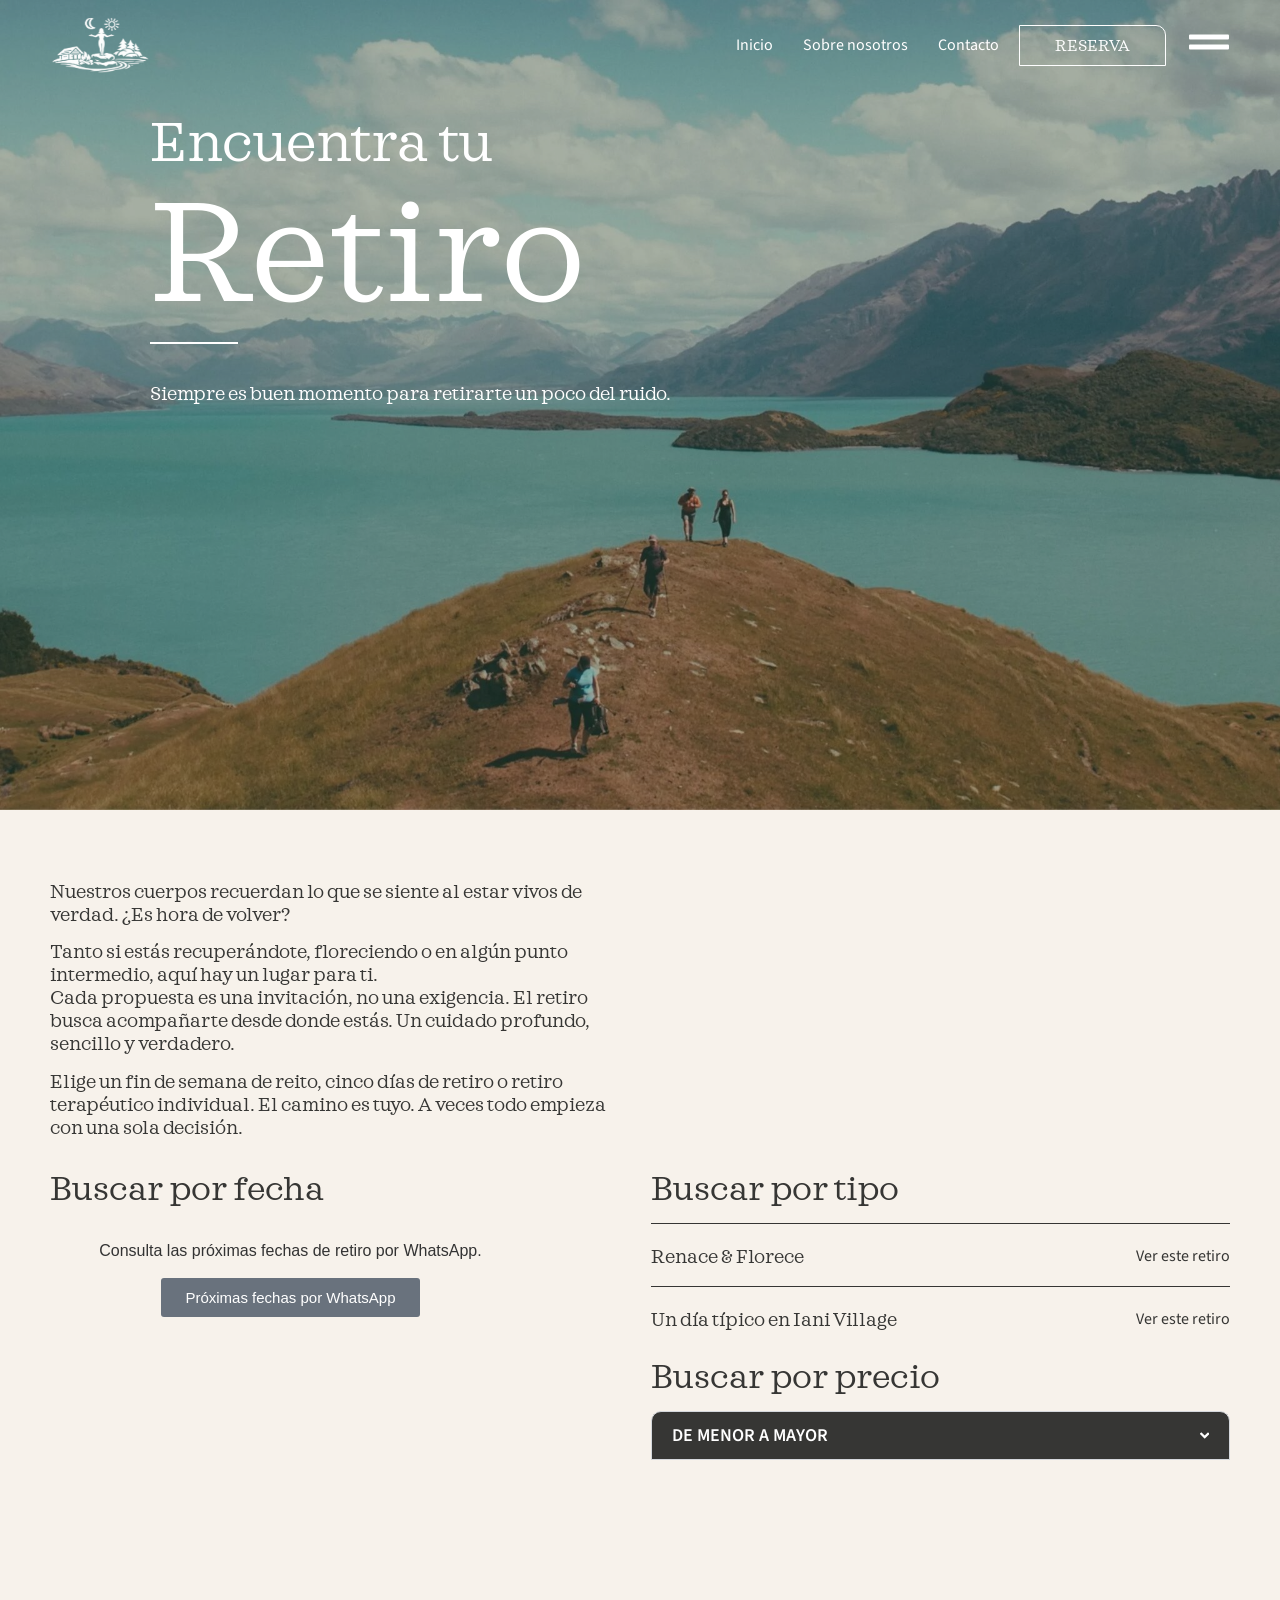
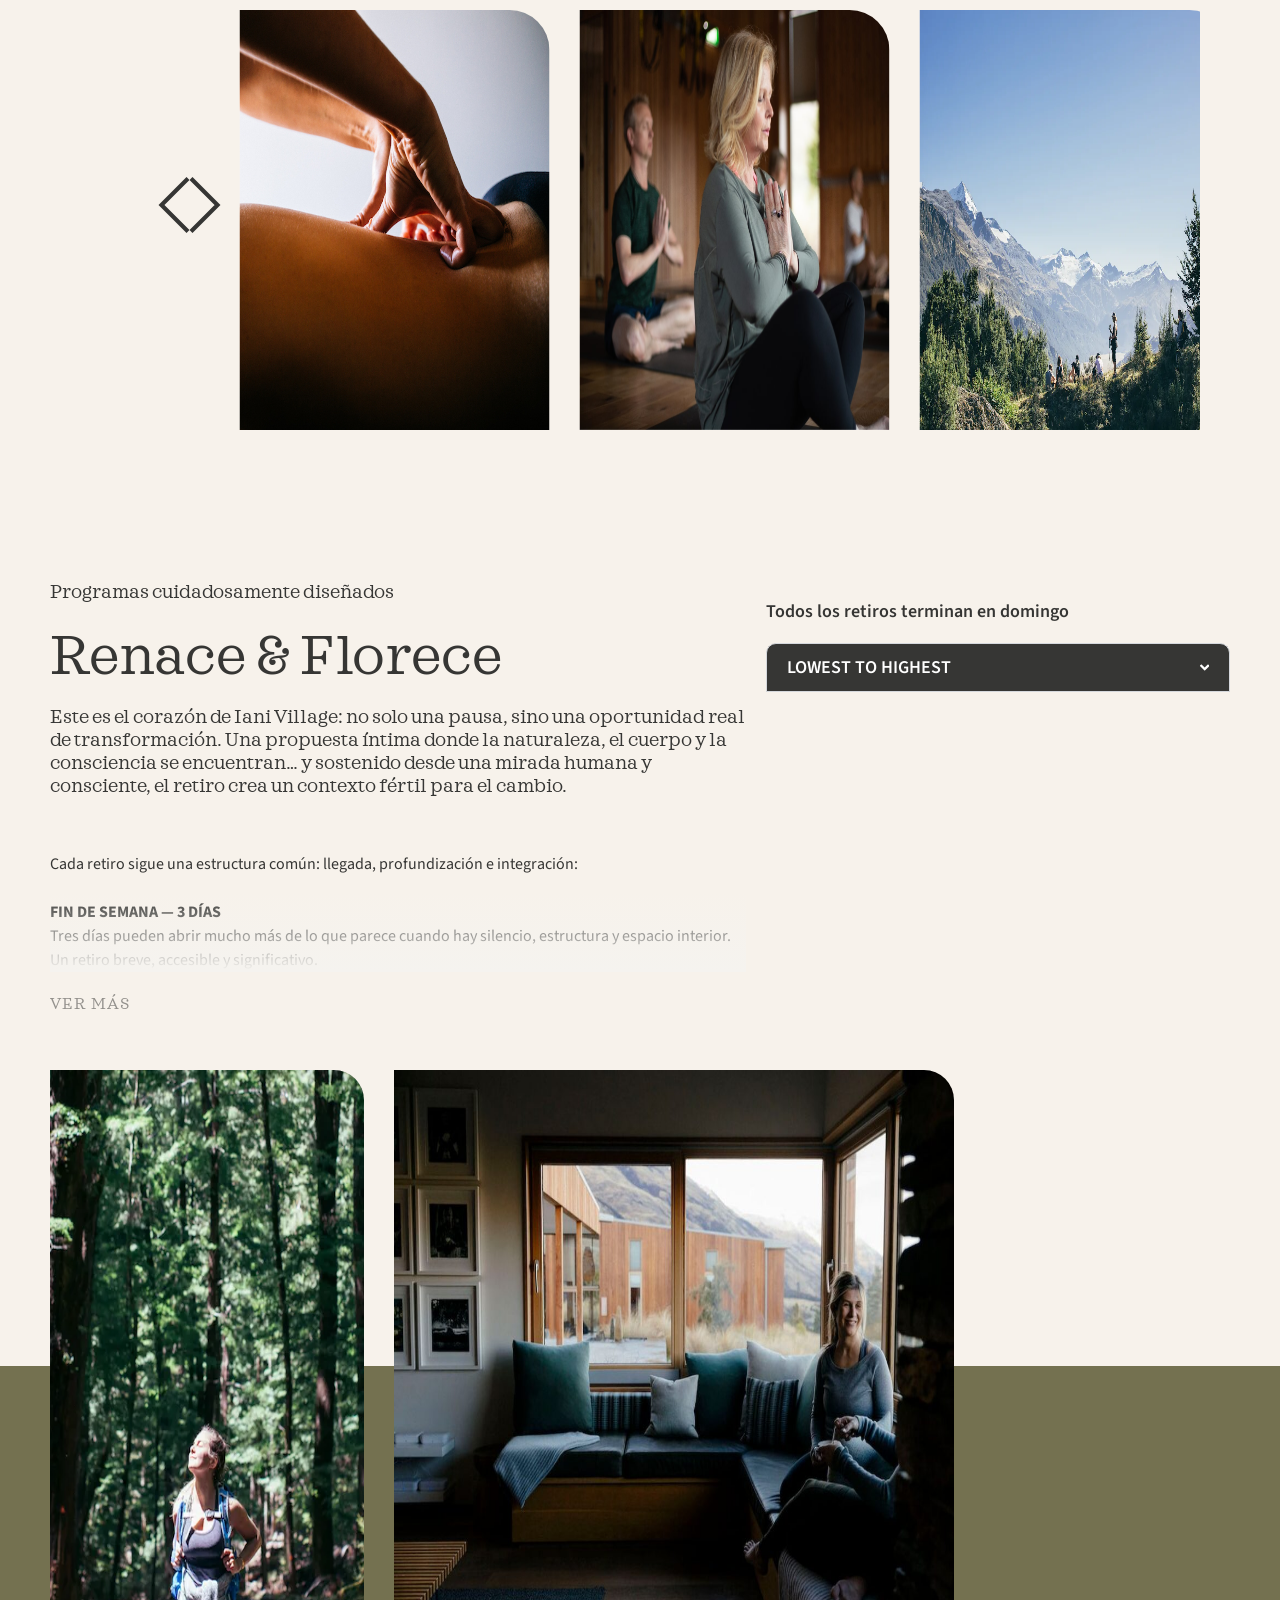
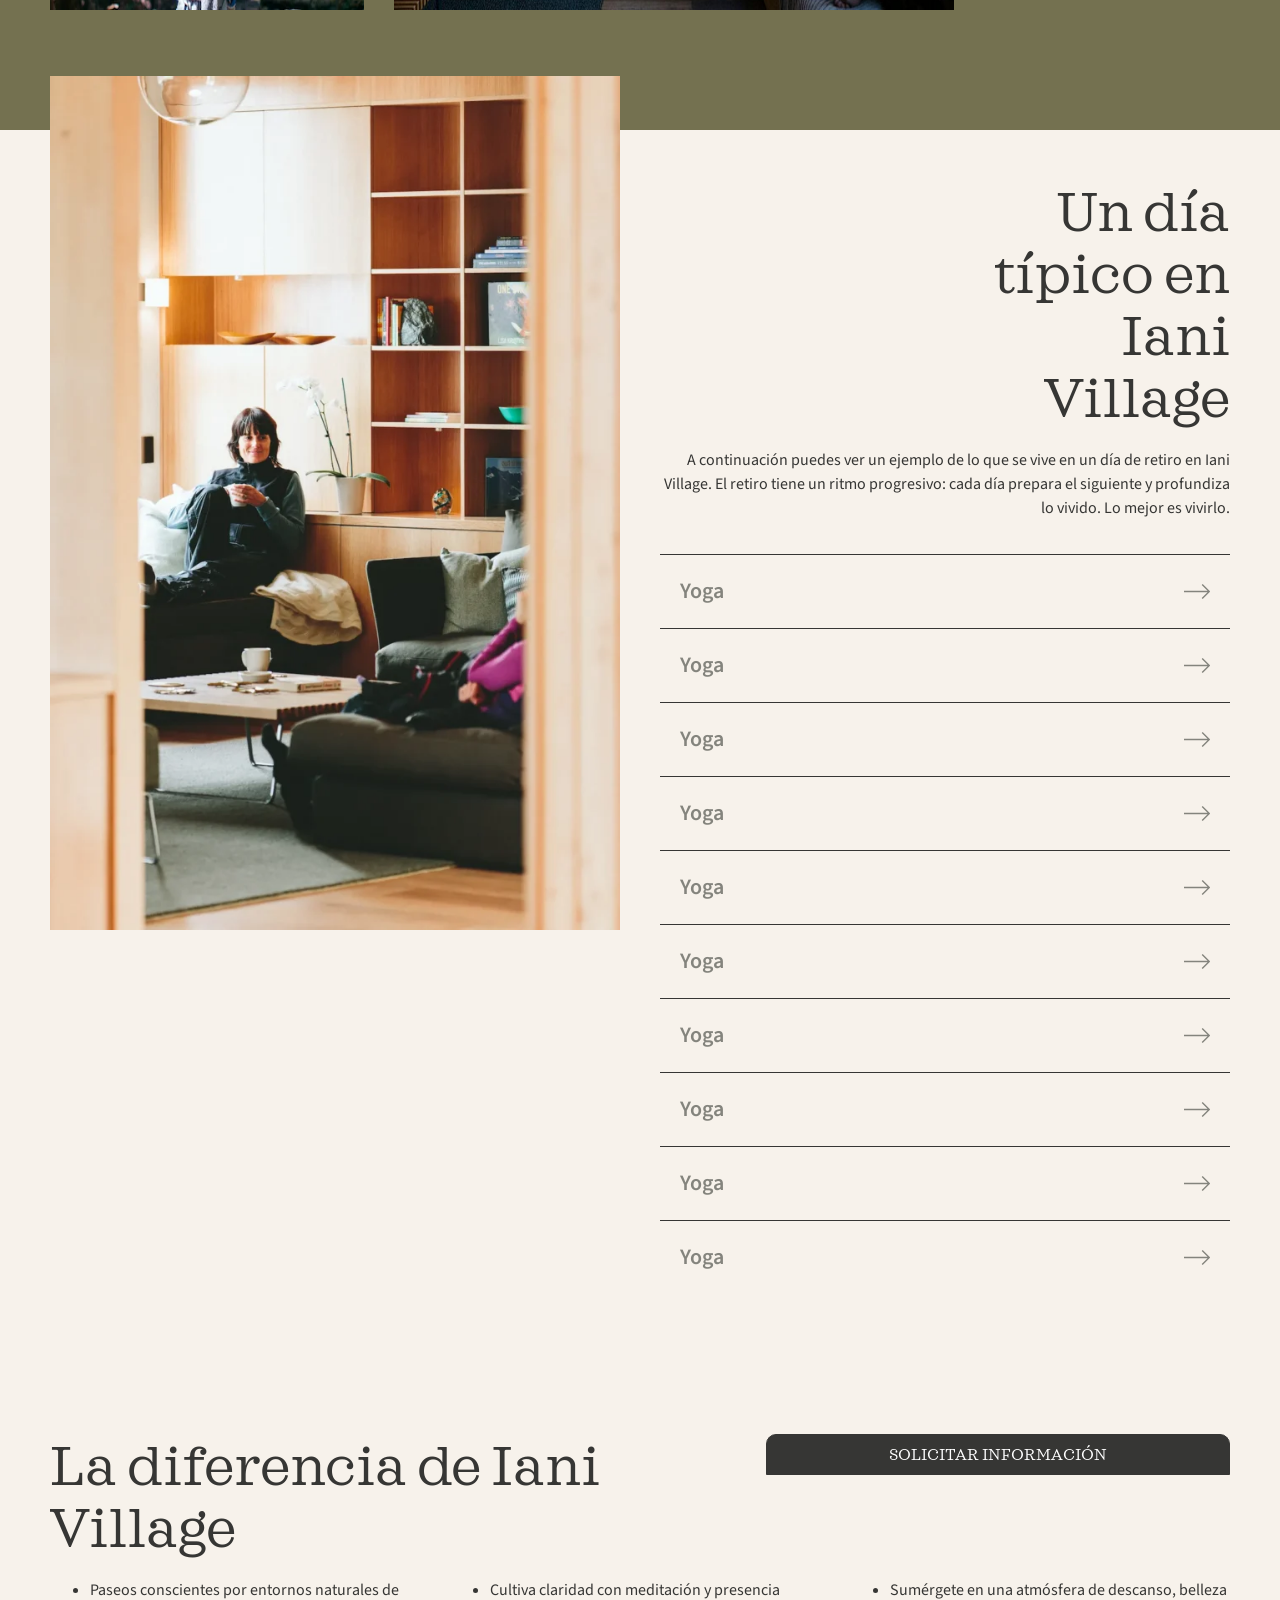
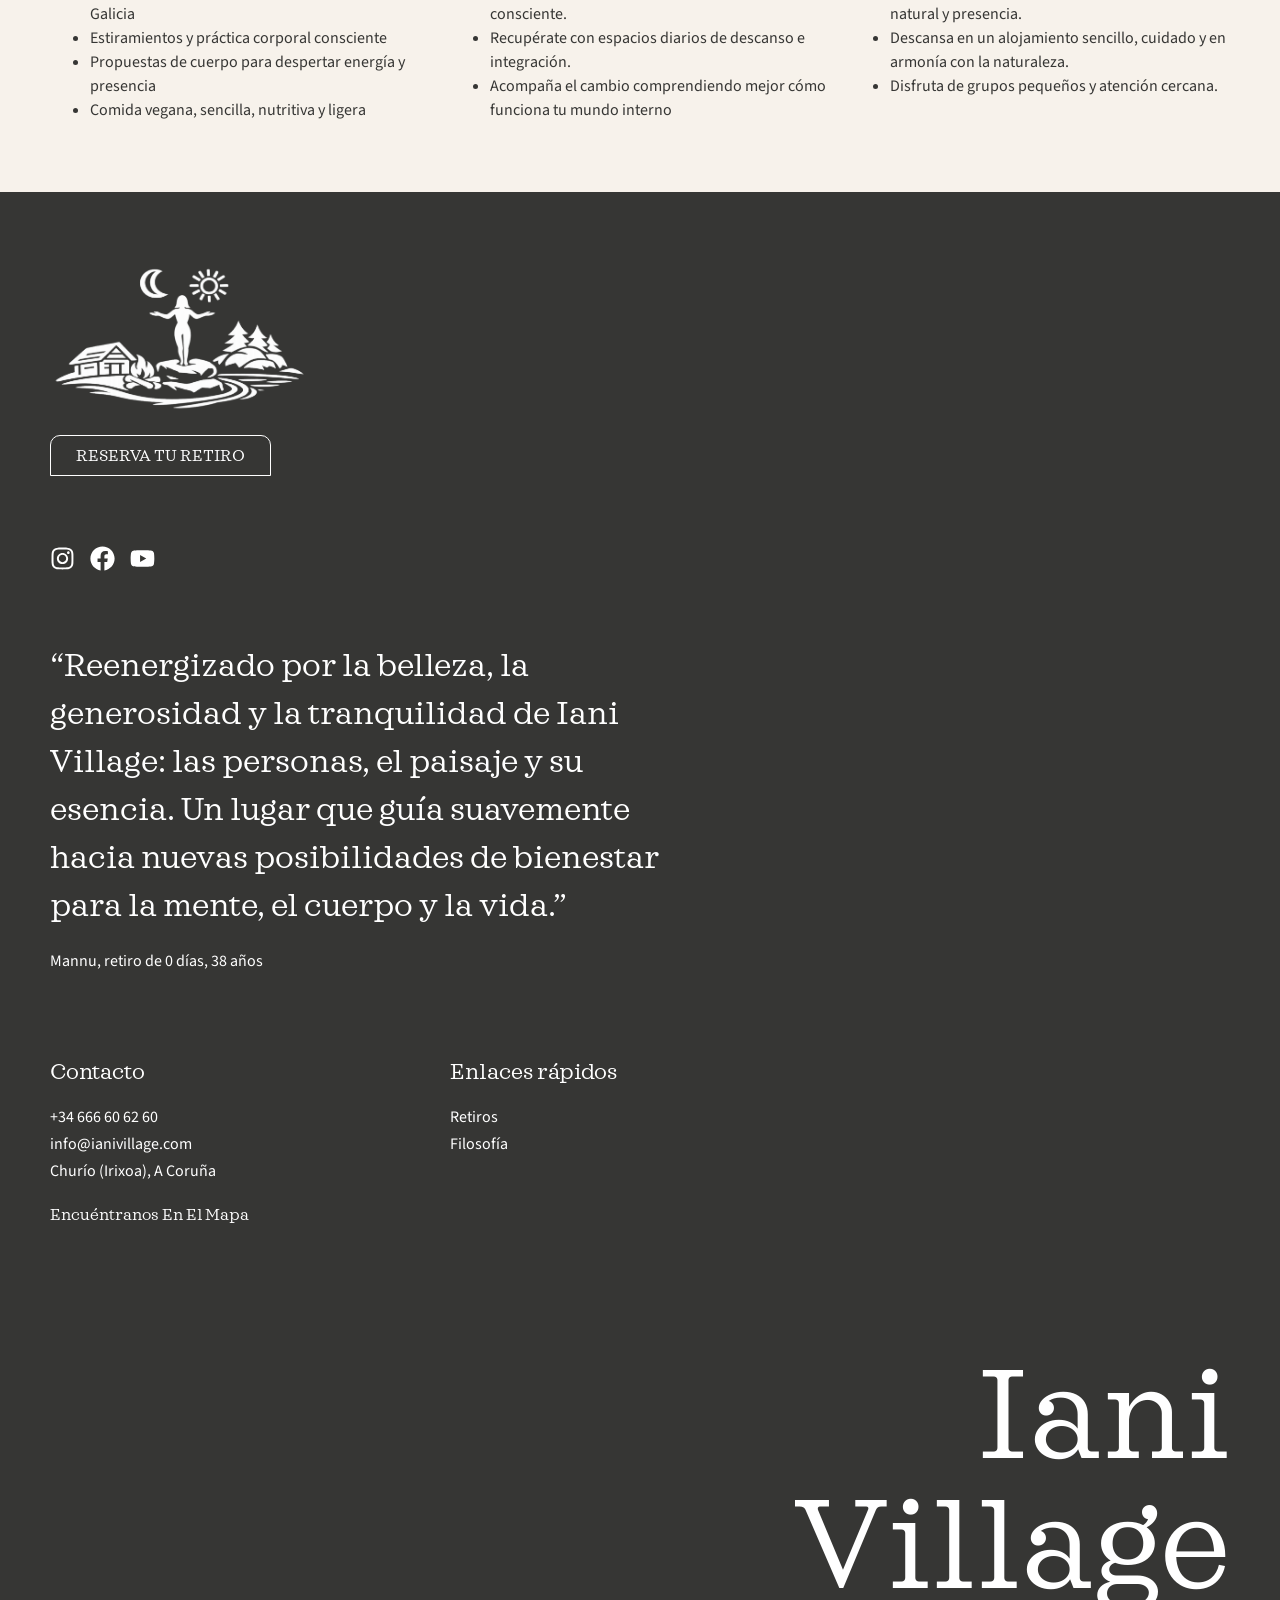
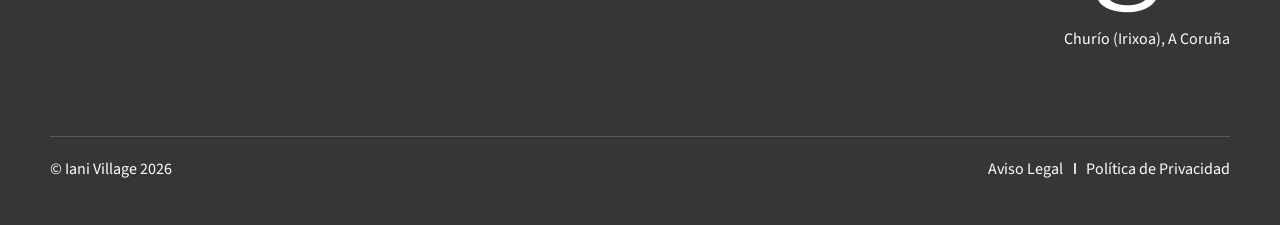
==== commit 68da4897: "Iani: enlaces del pie a textos legales con ruta absoluta del sitio Co-Authored-By: Claude Opus 5.5 <" ====
--- a/docs/index.html
+++ b/docs/index.html
@@ -1080,10 +1080,10 @@
 				<div class="elementor-widget-container">
 							<ul class="elementor-icon-list-items elementor-inline-items">
 							<li class="elementor-icon-list-item elementor-inline-item">
-										<a href="aviso-legal/" style="color:inherit"><span class="elementor-icon-list-text">Aviso Legal</span></a>
+										<a href="./aviso-legal/" style="color:inherit"><span class="elementor-icon-list-text">Aviso Legal</span></a>
 									</li>
 								<li class="elementor-icon-list-item elementor-inline-item">
-										<a href="politica-de-privacidad/" style="color:inherit"><span class="elementor-icon-list-text">Política de Privacidad</span></a>
+										<a href="./politica-de-privacidad/" style="color:inherit"><span class="elementor-icon-list-text">Política de Privacidad</span></a>
 									</li>
 						</ul>
 						</div>
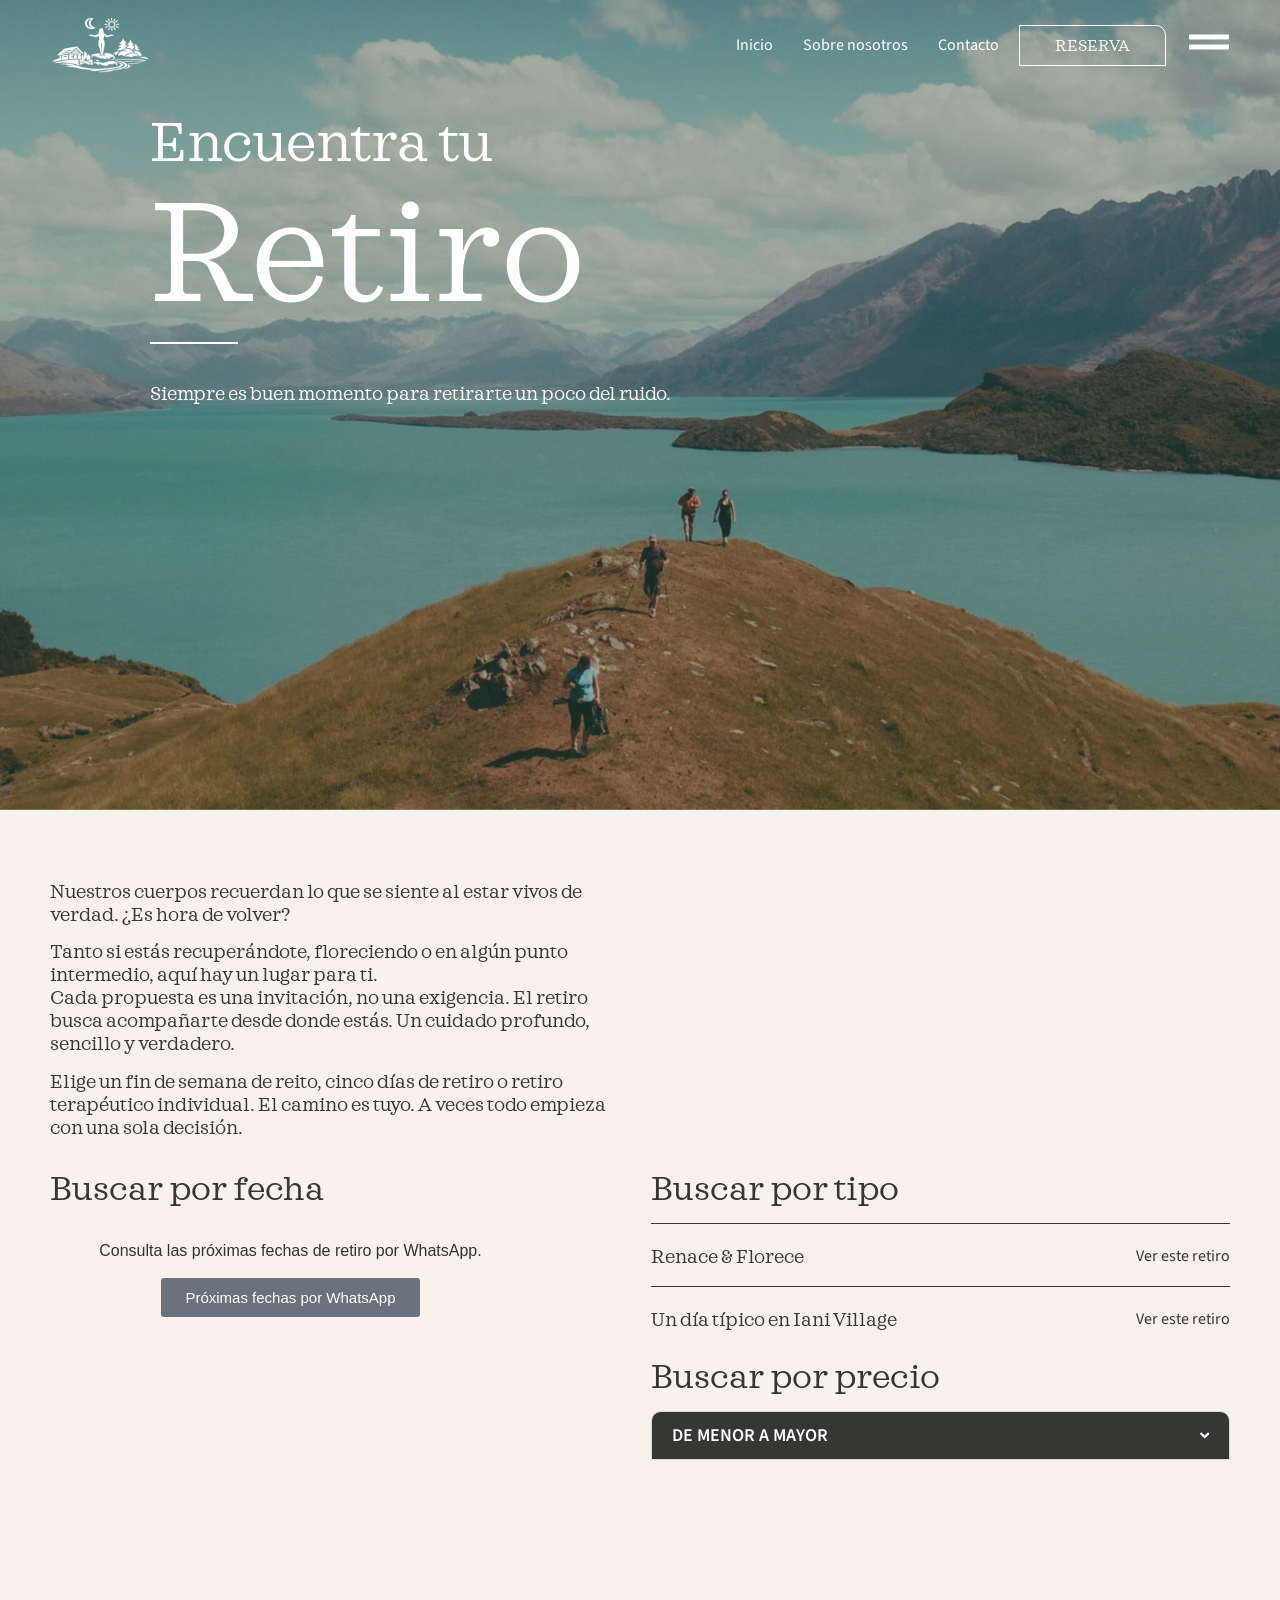
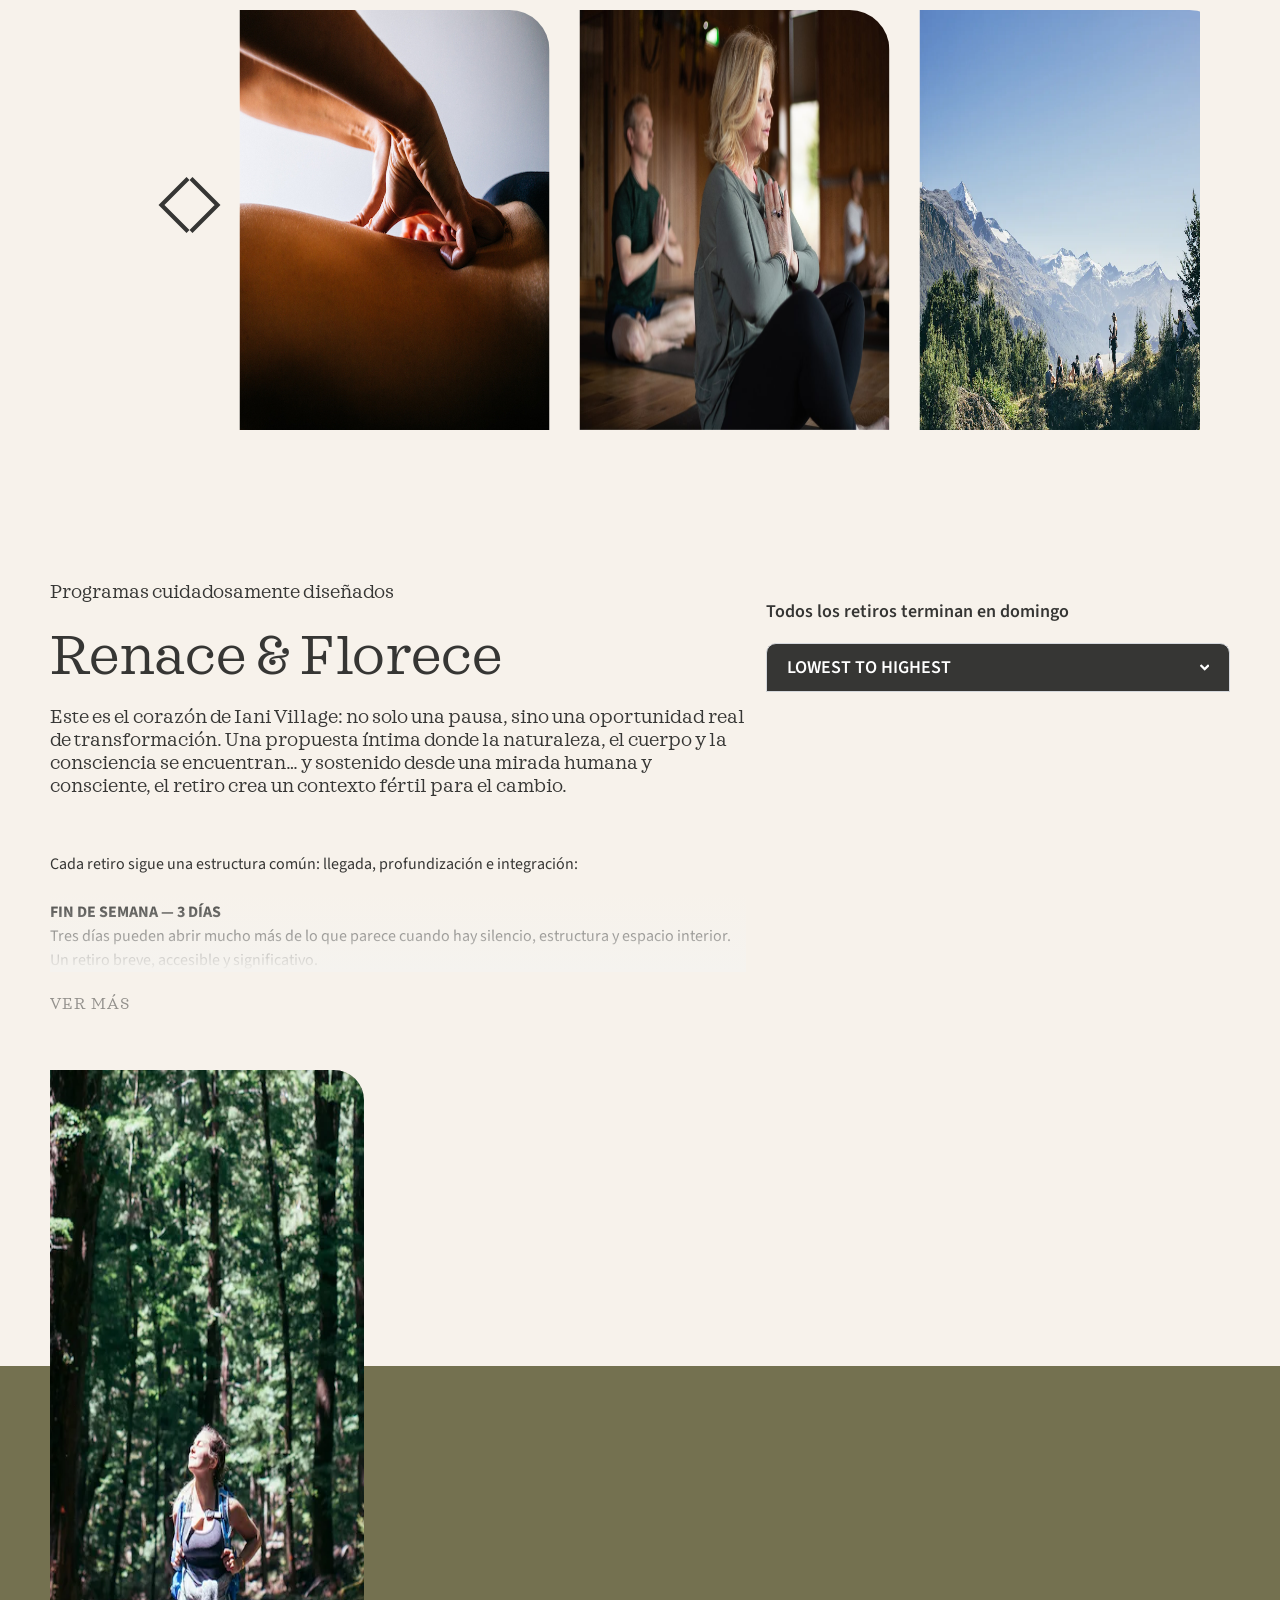
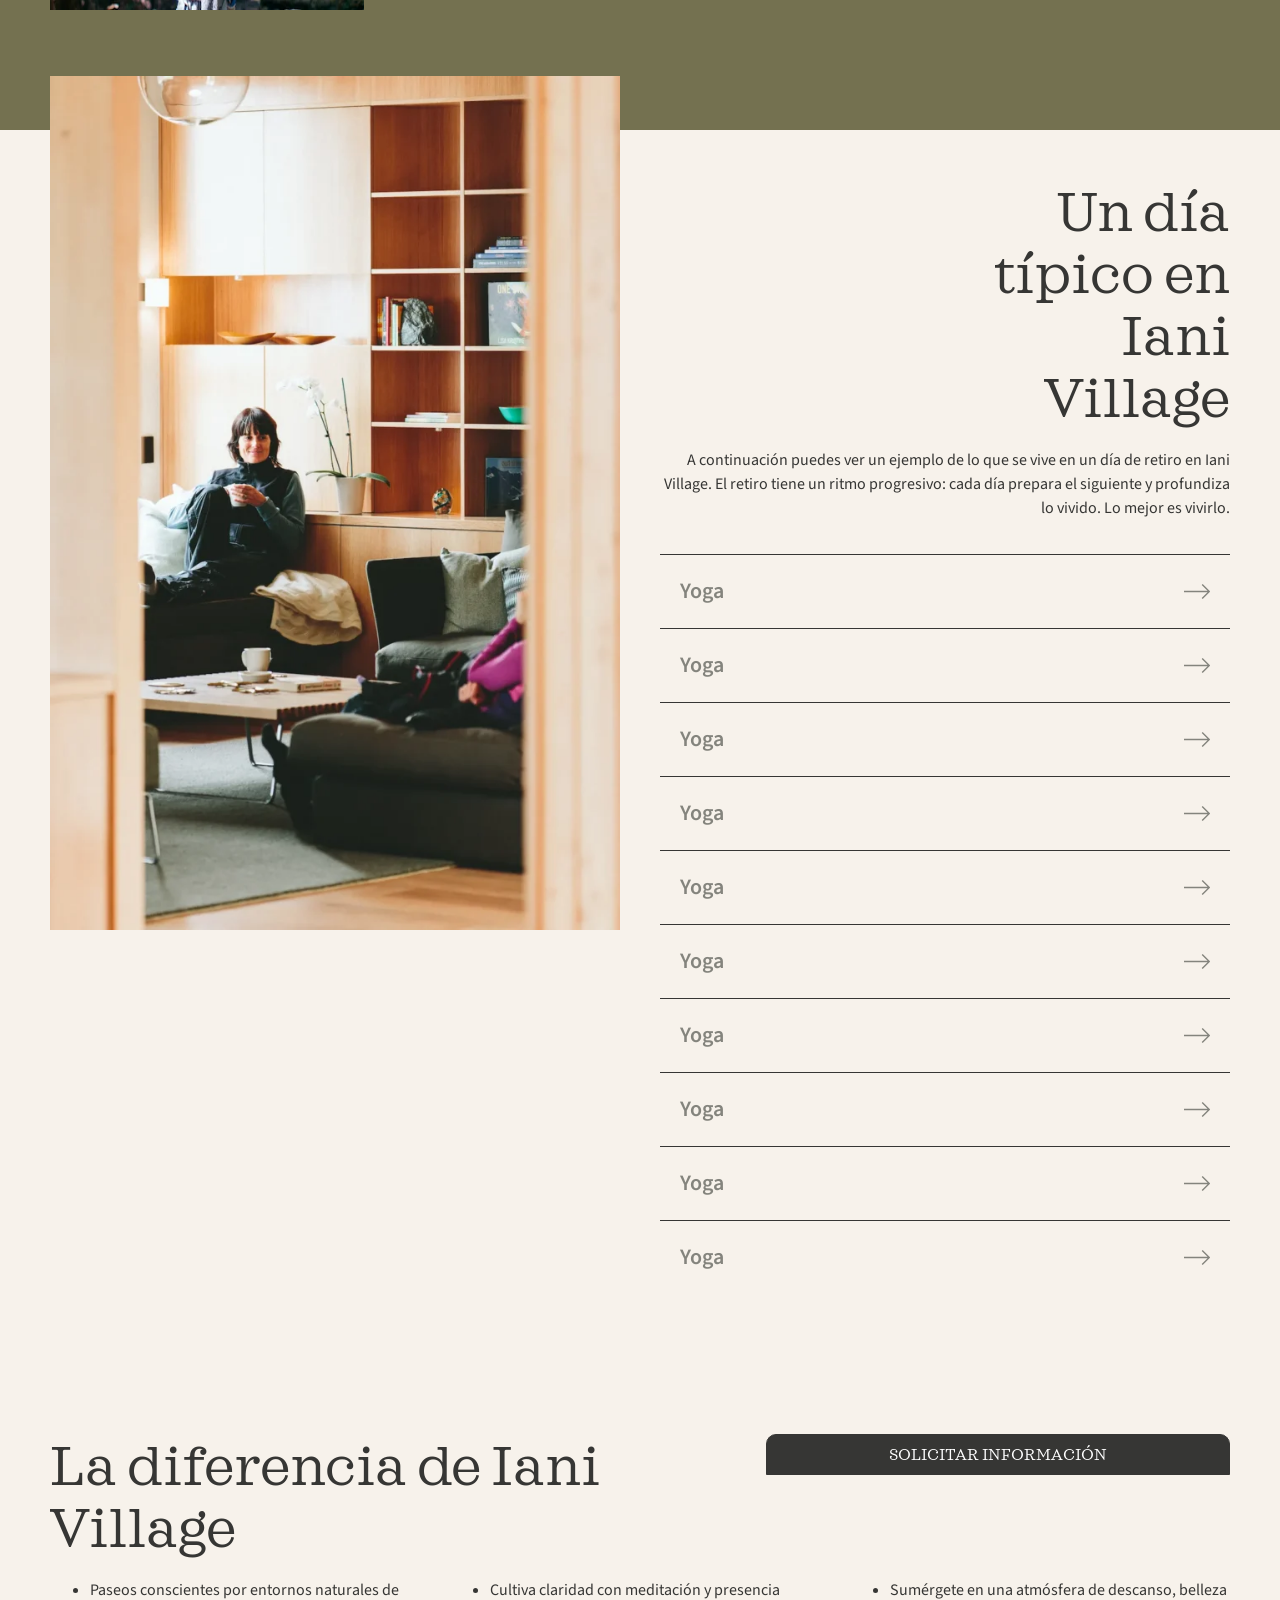
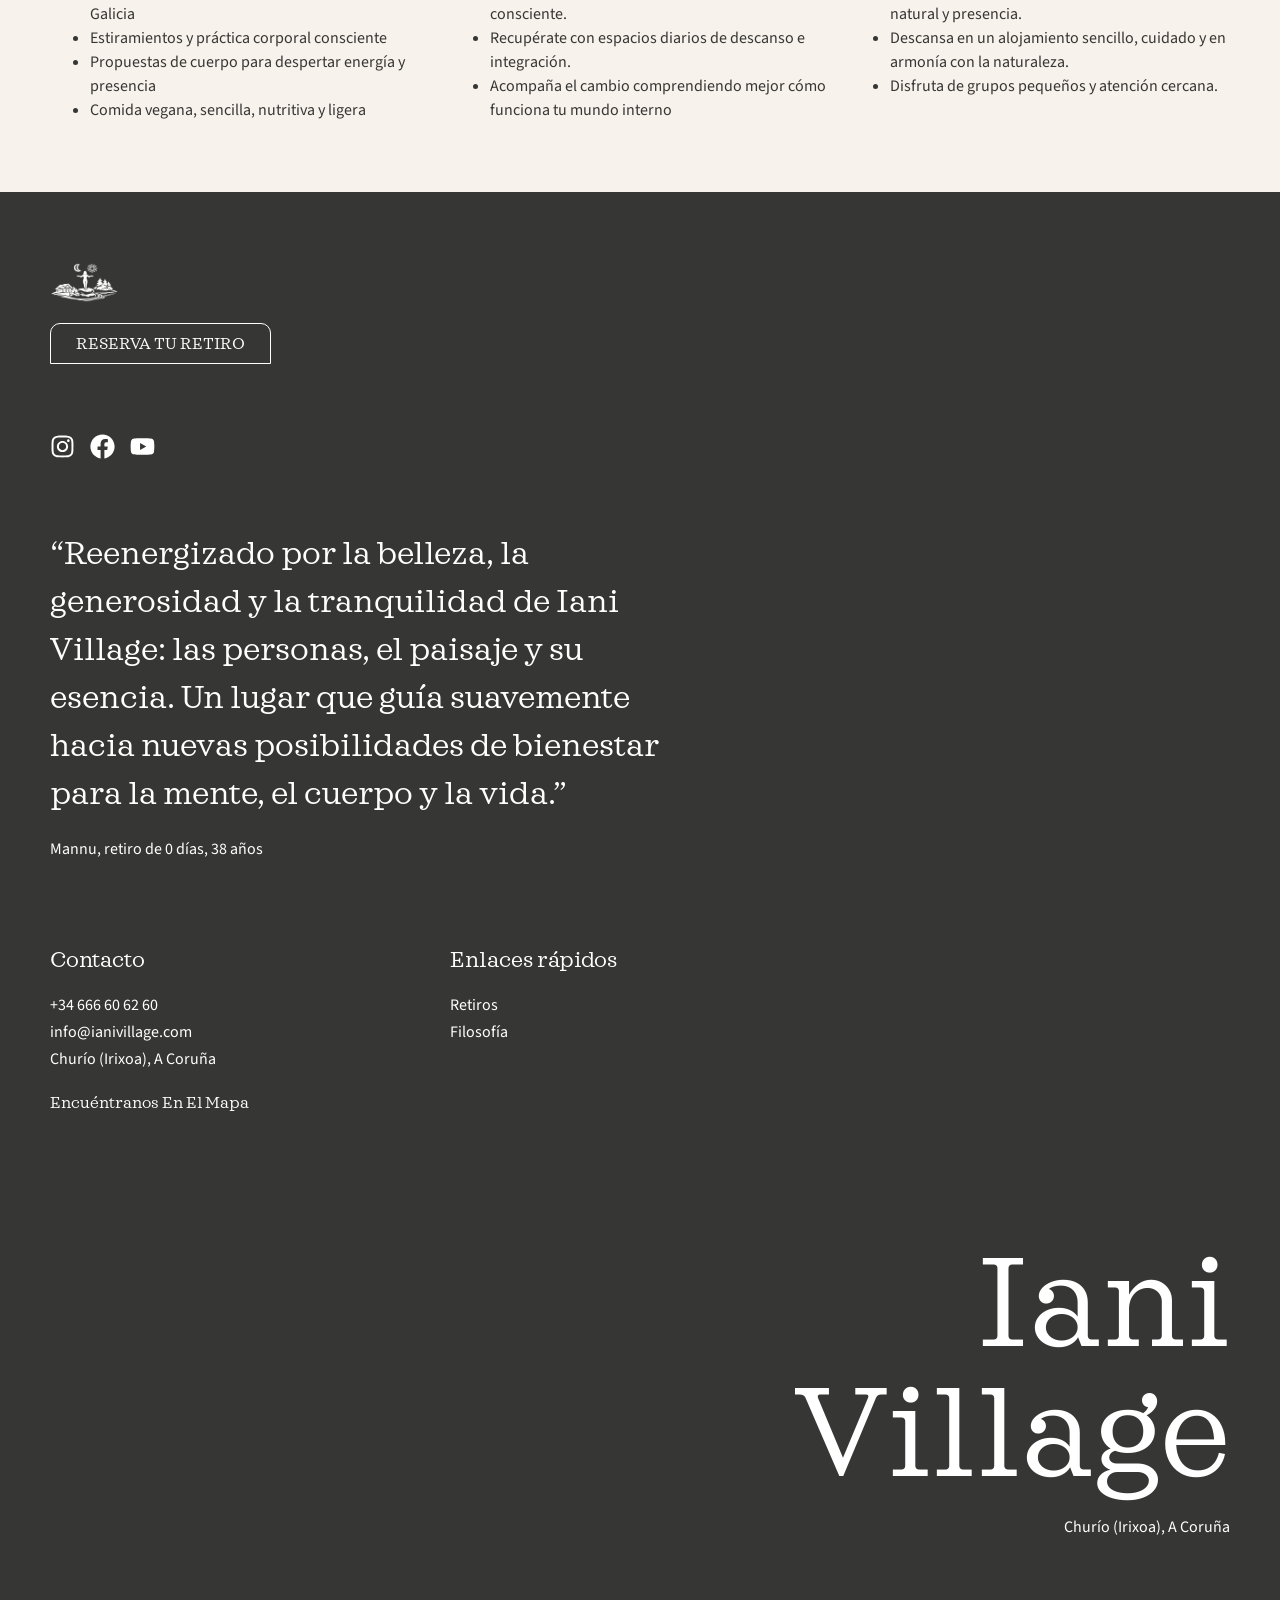
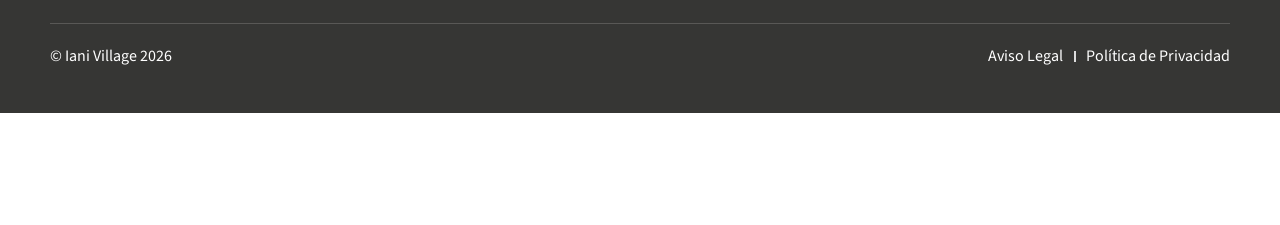
==== commit 6621520c: "Iani: HTML tal cual lo sirve la web (sin sesión) Co-Authored-By: Claude Opus 5.5 <noreply@anthropic." ====
--- a/docs/index.html
+++ b/docs/index.html
@@ -1,39 +1,39 @@
-<!DOCTYPE html>
+<!doctype html>
 <html lang="en-US" prefix="og: https://ogp.me/ns#">
-<head><meta charset="UTF-8">
-	
+<head>
+	<meta charset="UTF-8">
 	<meta name="viewport" content="width=device-width, initial-scale=1">
 	<link rel="profile" href="https://gmpg.org/xfn/11">
 	
 <!-- Search Engine Optimization by Rank Math - https://rankmath.com/ -->
 <title>Iani Village | Retiros de consciencia en la naturaleza</title>
-<meta name="description" content="Un espacio de retiro en plena naturaleza gallega para parar, respirar, sentir y volver a lo esencial.">
-<meta name="robots" content="index, follow, max-snippet:-1, max-video-preview:-1, max-image-preview:large">
-<link rel="canonical" href="https://ianivillage.com/">
-<meta property="og:locale" content="en_US">
-<meta property="og:type" content="website">
-<meta property="og:title" content="Iani Village | Retiros de consciencia en la naturaleza">
-<meta property="og:description" content="Un espacio de retiro en plena naturaleza gallega para parar, respirar, sentir y volver a lo esencial.">
-<meta property="og:url" content="https://ianivillage.com/">
-<meta property="og:site_name" content="Iani Village">
-<meta property="og:updated_time" content="2026-03-30T08:37:33+00:00">
-<meta property="og:image" content="./wp-content/uploads/2026/03/cropped-ChatGPT-Image-26-mar-2026-16_59_35.png">
-<meta property="og:image:secure_url" content="./wp-content/uploads/2026/03/cropped-ChatGPT-Image-26-mar-2026-16_59_35.png">
-<meta property="og:image:width" content="512">
-<meta property="og:image:height" content="512">
-<meta property="og:image:alt" content="Hola! (:">
-<meta property="og:image:type" content="image/png">
-<meta property="article:published_time" content="2026-03-26T07:32:38+00:00">
-<meta property="article:modified_time" content="2026-03-30T08:37:33+00:00">
-<meta name="twitter:card" content="summary_large_image">
-<meta name="twitter:title" content="Iani Village | Retiros de consciencia en la naturaleza">
-<meta name="twitter:description" content="Un espacio de retiro en plena naturaleza gallega para parar, respirar, sentir y volver a lo esencial.">
-<meta name="twitter:image" content="./wp-content/uploads/2026/03/cropped-ChatGPT-Image-26-mar-2026-16_59_35.png">
-<meta name="twitter:label1" content="Written by">
-<meta name="twitter:data1" content="admin">
-<meta name="twitter:label2" content="Time to read">
-<meta name="twitter:data2" content="6 minutes">
-<script type="application/ld+json" class="rank-math-schema">{"@context":"https://schema.org","@graph":[{"@type":["Person","Organization"],"@id":"/#person","name":"Iani Village","logo":{"@type":"ImageObject","@id":"/#logo","url":"./wp-content/uploads/2026/03/cropped-ChatGPT-Image-26-mar-2026-16_59_35.png","contentUrl":"./wp-content/uploads/2026/03/cropped-ChatGPT-Image-26-mar-2026-16_59_35.png","caption":"Iani Village","inLanguage":"en-US","width":"512","height":"512"},"image":{"@type":"ImageObject","@id":"/#logo","url":"./wp-content/uploads/2026/03/cropped-ChatGPT-Image-26-mar-2026-16_59_35.png","contentUrl":"./wp-content/uploads/2026/03/cropped-ChatGPT-Image-26-mar-2026-16_59_35.png","caption":"Iani Village","inLanguage":"en-US","width":"512","height":"512"}},{"@type":"WebSite","@id":"/#website","url":"","name":"Iani Village","publisher":{"@id":"/#person"},"inLanguage":"en-US","potentialAction":{"@type":"SearchAction","target":"/?s={search_term_string}","query-input":"required name=search_term_string"}},{"@type":"ImageObject","@id":"./wp-content/uploads/2026/03/cropped-ChatGPT-Image-26-mar-2026-16_59_35.png","url":"./wp-content/uploads/2026/03/cropped-ChatGPT-Image-26-mar-2026-16_59_35.png","width":"512","height":"512","inLanguage":"en-US"},{"@type":"WebPage","@id":"/#webpage","url":"/","name":"Iani Village | Retiros de consciencia en la naturaleza","datePublished":"2026-03-26T07:32:38+00:00","dateModified":"2026-03-30T08:37:33+00:00","about":{"@id":"/#person"},"isPartOf":{"@id":"/#website"},"primaryImageOfPage":{"@id":"./wp-content/uploads/2026/03/cropped-ChatGPT-Image-26-mar-2026-16_59_35.png"},"inLanguage":"en-US"},{"@type":"Person","@id":"/author/admin/","name":"admin","url":"/author/admin/","image":{"@type":"ImageObject","@id":"https://secure.gravatar.com/avatar/169be7aadaf1c461a667d44e8fffebbf59222de804374d4dd536849c41a42c1a?s=96&amp;d=mm&amp;r=g","url":"https://secure.gravatar.com/avatar/169be7aadaf1c461a667d44e8fffebbf59222de804374d4dd536849c41a42c1a?s=96&amp;d=mm&amp;r=g","caption":"admin","inLanguage":"en-US"},"sameAs":[""]},{"@type":"Article","headline":"Iani Village | Retiros de consciencia en la naturaleza","datePublished":"2026-03-26T07:32:38+00:00","dateModified":"2026-03-30T08:37:33+00:00","author":{"@id":"/author/admin/","name":"admin"},"publisher":{"@id":"/#person"},"description":"Un espacio de retiro en plena naturaleza gallega para parar, respirar, sentir y volver a lo esencial.","name":"Iani Village | Retiros de consciencia en la naturaleza","@id":"/#richSnippet","isPartOf":{"@id":"/#webpage"},"image":{"@id":"./wp-content/uploads/2026/03/cropped-ChatGPT-Image-26-mar-2026-16_59_35.png"},"inLanguage":"en-US","mainEntityOfPage":{"@id":"/#webpage"}}]}</script>
+<meta name="description" content="Un espacio de retiro en plena naturaleza gallega para parar, respirar, sentir y volver a lo esencial."/>
+<meta name="robots" content="index, follow, max-snippet:-1, max-video-preview:-1, max-image-preview:large"/>
+<link rel="canonical" href="https://ianivillage.com/" />
+<meta property="og:locale" content="en_US" />
+<meta property="og:type" content="website" />
+<meta property="og:title" content="Iani Village | Retiros de consciencia en la naturaleza" />
+<meta property="og:description" content="Un espacio de retiro en plena naturaleza gallega para parar, respirar, sentir y volver a lo esencial." />
+<meta property="og:url" content="https://ianivillage.com/" />
+<meta property="og:site_name" content="Iani Village" />
+<meta property="og:updated_time" content="2026-03-30T08:37:33+00:00" />
+<meta property="og:image" content="./wp-content/uploads/2026/03/cropped-ChatGPT-Image-26-mar-2026-16_59_35.png" />
+<meta property="og:image:secure_url" content="./wp-content/uploads/2026/03/cropped-ChatGPT-Image-26-mar-2026-16_59_35.png" />
+<meta property="og:image:width" content="512" />
+<meta property="og:image:height" content="512" />
+<meta property="og:image:alt" content="Hola! (:" />
+<meta property="og:image:type" content="image/png" />
+<meta property="article:published_time" content="2026-03-26T07:32:38+00:00" />
+<meta property="article:modified_time" content="2026-03-30T08:37:33+00:00" />
+<meta name="twitter:card" content="summary_large_image" />
+<meta name="twitter:title" content="Iani Village | Retiros de consciencia en la naturaleza" />
+<meta name="twitter:description" content="Un espacio de retiro en plena naturaleza gallega para parar, respirar, sentir y volver a lo esencial." />
+<meta name="twitter:image" content="./wp-content/uploads/2026/03/cropped-ChatGPT-Image-26-mar-2026-16_59_35.png" />
+<meta name="twitter:label1" content="Written by" />
+<meta name="twitter:data1" content="admin" />
+<meta name="twitter:label2" content="Time to read" />
+<meta name="twitter:data2" content="6 minutes" />
+<script type="application/ld+json" class="rank-math-schema">{"@context":"https://schema.org","@graph":[{"@type":["Person","Organization"],"@id":"/#person","name":"Iani Village","logo":{"@type":"ImageObject","@id":"/#logo","url":"./wp-content/uploads/2026/03/cropped-ChatGPT-Image-26-mar-2026-16_59_35.png","contentUrl":"./wp-content/uploads/2026/03/cropped-ChatGPT-Image-26-mar-2026-16_59_35.png","caption":"Iani Village","inLanguage":"en-US","width":"512","height":"512"},"image":{"@type":"ImageObject","@id":"/#logo","url":"./wp-content/uploads/2026/03/cropped-ChatGPT-Image-26-mar-2026-16_59_35.png","contentUrl":"./wp-content/uploads/2026/03/cropped-ChatGPT-Image-26-mar-2026-16_59_35.png","caption":"Iani Village","inLanguage":"en-US","width":"512","height":"512"}},{"@type":"WebSite","@id":"/#website","url":"https://ianivillage.com","name":"Iani Village","publisher":{"@id":"/#person"},"inLanguage":"en-US","potentialAction":{"@type":"SearchAction","target":"/?s={search_term_string}","query-input":"required name=search_term_string"}},{"@type":"ImageObject","@id":"./wp-content/uploads/2026/03/cropped-ChatGPT-Image-26-mar-2026-16_59_35.png","url":"./wp-content/uploads/2026/03/cropped-ChatGPT-Image-26-mar-2026-16_59_35.png","width":"512","height":"512","inLanguage":"en-US"},{"@type":"WebPage","@id":"/#webpage","url":"/","name":"Iani Village | Retiros de consciencia en la naturaleza","datePublished":"2026-03-26T07:32:38+00:00","dateModified":"2026-03-30T08:37:33+00:00","about":{"@id":"/#person"},"isPartOf":{"@id":"/#website"},"primaryImageOfPage":{"@id":"./wp-content/uploads/2026/03/cropped-ChatGPT-Image-26-mar-2026-16_59_35.png"},"inLanguage":"en-US"},{"@type":"Person","@id":"/author/admin/","name":"admin","url":"/author/admin/","image":{"@type":"ImageObject","@id":"https://secure.gravatar.com/avatar/169be7aadaf1c461a667d44e8fffebbf59222de804374d4dd536849c41a42c1a?s=96&amp;d=mm&amp;r=g","url":"https://secure.gravatar.com/avatar/169be7aadaf1c461a667d44e8fffebbf59222de804374d4dd536849c41a42c1a?s=96&amp;d=mm&amp;r=g","caption":"admin","inLanguage":"en-US"},"sameAs":["https://ianivillage.com"]},{"@type":"Article","headline":"Iani Village | Retiros de consciencia en la naturaleza","datePublished":"2026-03-26T07:32:38+00:00","dateModified":"2026-03-30T08:37:33+00:00","author":{"@id":"/author/admin/","name":"admin"},"publisher":{"@id":"/#person"},"description":"Un espacio de retiro en plena naturaleza gallega para parar, respirar, sentir y volver a lo esencial.","name":"Iani Village | Retiros de consciencia en la naturaleza","@id":"/#richSnippet","isPartOf":{"@id":"/#webpage"},"image":{"@id":"./wp-content/uploads/2026/03/cropped-ChatGPT-Image-26-mar-2026-16_59_35.png"},"inLanguage":"en-US","mainEntityOfPage":{"@id":"/#webpage"}}]}</script>
 <!-- /Rank Math WordPress SEO plugin -->
 
 
@@ -70,10 +70,10 @@
 :root :where(.wp-block-pullquote){font-size: 1.5em;line-height: 1.6;}
 /*# sourceURL=global-styles-inline-css */
 </style>
-<link rel="stylesheet" id="hello-elementor-css" href="./wp-content/themes/hello-elementor/assets/css/reset.css?ver=3.4.7" media="all">
-<link rel="stylesheet" id="hello-elementor-theme-style-css" href="./wp-content/themes/hello-elementor/assets/css/theme.css?ver=3.4.7" media="all">
-<link rel="stylesheet" id="hello-elementor-header-footer-css" href="./wp-content/themes/hello-elementor/assets/css/header-footer.css?ver=3.4.7" media="all">
-<link rel="stylesheet" id="elementor-frontend-css" href="./wp-content/plugins/elementor/assets/css/frontend.min.css?ver=3.35.9" media="all">
+<link rel='stylesheet' id='hello-elementor-css' href='./wp-content/themes/hello-elementor/assets/css/reset.css?ver=3.4.7' media='all' />
+<link rel='stylesheet' id='hello-elementor-theme-style-css' href='./wp-content/themes/hello-elementor/assets/css/theme.css?ver=3.4.7' media='all' />
+<link rel='stylesheet' id='hello-elementor-header-footer-css' href='./wp-content/themes/hello-elementor/assets/css/header-footer.css?ver=3.4.7' media='all' />
+<link rel='stylesheet' id='elementor-frontend-css' href='./wp-content/plugins/elementor/assets/css/frontend.min.css?ver=3.35.9' media='all' />
 <style id="elementor-frontend-inline-css">
 .elementor-kit-6{--e-global-color-primary:#363634;--e-global-color-secondary:#FFFFFF;--e-global-color-text:#363634;--e-global-color-accent:#363634;--e-global-color-49dea98:#F7F2EB;--e-global-typography-primary-font-family:"Sagona";--e-global-typography-primary-font-size:56px;--e-global-typography-primary-font-weight:400;--e-global-typography-primary-line-height:62px;--e-global-typography-secondary-font-family:"Sagona";--e-global-typography-secondary-font-size:34px;--e-global-typography-secondary-font-weight:400;--e-global-typography-secondary-line-height:30px;--e-global-typography-text-font-family:"Source Sans Pro";--e-global-typography-text-font-size:16px;--e-global-typography-text-font-weight:400;--e-global-typography-text-line-height:24px;--e-global-typography-accent-font-family:"Sagona";--e-global-typography-accent-font-size:16px;--e-global-typography-accent-font-weight:600;--e-global-typography-accent-line-height:19px;}.elementor-kit-6 e-page-transition{background-color:#FFBC7D;}.elementor-section.elementor-section-boxed > .elementor-container{max-width:1140px;}.e-con{--container-max-width:1140px;}.elementor-widget:not(:last-child){margin-block-end:20px;}.elementor-element{--widgets-spacing:20px 20px;--widgets-spacing-row:20px;--widgets-spacing-column:20px;}{}h1.entry-title{display:var(--page-title-display);}.site-header .site-branding{flex-direction:column;align-items:stretch;}.site-header{padding-inline-end:0px;padding-inline-start:0px;}.site-footer .site-branding{flex-direction:column;align-items:stretch;}@media(max-width:1024px){.elementor-kit-6{--e-global-typography-primary-font-size:40px;--e-global-typography-primary-line-height:44px;}.elementor-section.elementor-section-boxed > .elementor-container{max-width:1024px;}.e-con{--container-max-width:1024px;}}@media(max-width:767px){.elementor-kit-6{--e-global-typography-primary-font-size:36.8px;--e-global-typography-primary-line-height:40.8px;}.elementor-section.elementor-section-boxed > .elementor-container{max-width:767px;}.e-con{--container-max-width:767px;}}/* Start Custom Fonts CSS */@font-face {
 	font-family: 'Sagona';
@@ -87,40 +87,40 @@
 					.elementor-434 .elementor-element.elementor-element-8826850 .ha-ec-wrapper .fc-theme-standard .fc-scrollgrid,
 					.elementor-434 .elementor-element.elementor-element-8826850 .ha-ec-wrapper .fc-theme-standard .fc-list,
 					.elementor-434 .elementor-element.elementor-element-8826850 .ha-ec-wrapper .fc-theme-standard td,
-					.elementor-434 .elementor-element.elementor-element-8826850 .ha-ec-wrapper .fc-theme-standard th{border-color:#CFCFDA;}.elementor-434 .elementor-element.elementor-element-8826850 .ha-ec-wrapper th.fc-col-header-cell.fc-day{background-color:var( --e-global-color-primary );}.elementor-434 .elementor-element.elementor-element-8826850 .ha-ec-wrapper span.fc-timegrid-axis-cushion.fc-scrollgrid-shrink-cushion.fc-scrollgrid-sync-inner{color:var( --e-global-color-primary );}.elementor-434 .elementor-element.elementor-element-8826850 .ha-ec-wrapper .fc-timegrid-slot-label-cushion.fc-scrollgrid-shrink-cushion{color:var( --e-global-color-primary );}.elementor-434 .elementor-element.elementor-element-8826850 .ha-ec-wrapper .fc .fc-daygrid-day-top{color:var( --e-global-color-primary );}.elementor-434 .elementor-element.elementor-element-8826850 .ha-ec-wrapper .fc-toolbar h2.fc-toolbar-title{font-size:var( --e-global-typography-text-font-size );font-weight:var( --e-global-typography-text-font-weight );line-height:var( --e-global-typography-text-line-height );}.elementor-434 .elementor-element.elementor-element-8826850 .ha-ec-wrapper .fc-toolbar.fc-header-toolbar button.fc-button{font-size:var( --e-global-typography-text-font-size );font-weight:var( --e-global-typography-text-font-weight );line-height:var( --e-global-typography-text-line-height );}.elementor-434 .elementor-element.elementor-element-8826850 .ha-ec-popup-wrapper p.ha-ec-popup-desc{font-size:var( --e-global-typography-text-font-size );font-weight:var( --e-global-typography-text-font-weight );line-height:var( --e-global-typography-text-line-height );}.elementor-434 .elementor-element.elementor-element-8826850 .ha-ec-popup-wrapper .ha-ec-popup-content ul li .ha-ec-time-title,.elementor-434 .elementor-element.elementor-element-8826850 .ha-ec-popup-wrapper .ha-ec-popup-content ul li .ha-ec-guest-title,.elementor-434 .elementor-element.elementor-element-8826850 .ha-ec-popup-wrapper .ha-ec-popup-content ul li .ha-ec-location-title{font-size:var( --e-global-typography-text-font-size );font-weight:var( --e-global-typography-text-font-weight );line-height:var( --e-global-typography-text-line-height );}.elementor-434 .elementor-element.elementor-element-b3f8670{--display:flex;--margin-top:0px;--margin-bottom:0px;--margin-left:0px;--margin-right:0px;--padding-top:0px;--padding-bottom:0px;--padding-left:0px;--padding-right:0px;}.elementor-434 .elementor-element.elementor-element-1239ea8 .elementor-heading-title{font-family:"Sagona", Sans-serif;font-size:34px;font-weight:400;line-height:30px;}.elementor-434 .elementor-element.elementor-element-f8c5334{--divider-border-style:solid;--divider-color:var( --e-global-color-text );--divider-border-width:1px;}.elementor-434 .elementor-element.elementor-element-f8c5334 .elementor-divider-separator{width:100%;}.elementor-434 .elementor-element.elementor-element-f8c5334 .elementor-divider{padding-block-start:0px;padding-block-end:0px;}.elementor-widget-price-list .elementor-price-list-header{color:var( --e-global-color-primary );font-family:var( --e-global-typography-primary-font-family ), Sans-serif;font-size:var( --e-global-typography-primary-font-size );font-weight:var( --e-global-typography-primary-font-weight );line-height:var( --e-global-typography-primary-line-height );}.elementor-widget-price-list .elementor-price-list-price{color:var( --e-global-color-primary );font-family:var( --e-global-typography-primary-font-family ), Sans-serif;font-size:var( --e-global-typography-primary-font-size );font-weight:var( --e-global-typography-primary-font-weight );line-height:var( --e-global-typography-primary-line-height );}.elementor-widget-price-list .elementor-price-list-description{color:var( --e-global-color-text );font-family:var( --e-global-typography-text-font-family ), Sans-serif;font-size:var( --e-global-typography-text-font-size );font-weight:var( --e-global-typography-text-font-weight );line-height:var( --e-global-typography-text-line-height );}.elementor-widget-price-list .elementor-price-list-separator{border-bottom-color:var( --e-global-color-secondary );}.elementor-434 .elementor-element.elementor-element-65195d8 .elementor-price-list-separator{border-bottom-style:none;}.elementor-434 .elementor-element.elementor-element-65195d8 > .elementor-widget-container{margin:0px 0px -12px 0px;padding:0px 0px 0px 0px;}.elementor-434 .elementor-element.elementor-element-65195d8 .elementor-price-list-item{align-items:flex-start;}.elementor-434 .elementor-element.elementor-element-65195d8 .elementor-price-list li:not(:last-child){margin-bottom:20px;}body.rtl .elementor-434 .elementor-element.elementor-element-65195d8 .elementor-price-list-image{padding-left:calc(20px/2);}body.rtl .elementor-434 .elementor-element.elementor-element-65195d8 .elementor-price-list-image + .elementor-price-list-text{padding-right:calc(20px/2);}body:not(.rtl) .elementor-434 .elementor-element.elementor-element-65195d8 .elementor-price-list-image{padding-right:calc(20px/2);}body:not(.rtl) .elementor-434 .elementor-element.elementor-element-65195d8 .elementor-price-list-image + .elementor-price-list-text{padding-left:calc(20px/2);}.elementor-434 .elementor-element.elementor-element-65195d8 .elementor-price-list-header{font-family:"Sagona", Sans-serif;font-size:19px;font-weight:400;line-height:23px;}.elementor-434 .elementor-element.elementor-element-65195d8 .elementor-price-list-price{font-family:var( --e-global-typography-text-font-family ), Sans-serif;font-size:var( --e-global-typography-text-font-size );font-weight:var( --e-global-typography-text-font-weight );line-height:var( --e-global-typography-text-line-height );}.elementor-434 .elementor-element.elementor-element-65195d8 .elementor-price-list-description{font-family:"Source Sans Pro", Sans-serif;font-size:16px;font-weight:400;line-height:18px;}.elementor-434 .elementor-element.elementor-element-fcb7895{--divider-border-style:solid;--divider-color:var( --e-global-color-text );--divider-border-width:1px;}.elementor-434 .elementor-element.elementor-element-fcb7895 .elementor-divider-separator{width:100%;}.elementor-434 .elementor-element.elementor-element-fcb7895 .elementor-divider{padding-block-start:0px;padding-block-end:0px;}.elementor-434 .elementor-element.elementor-element-659fb8d .elementor-price-list-separator{border-bottom-style:none;}.elementor-434 .elementor-element.elementor-element-659fb8d > .elementor-widget-container{margin:0px 0px 0px 0px;padding:0px 0px 0px 0px;}.elementor-434 .elementor-element.elementor-element-659fb8d .elementor-price-list-item{align-items:flex-start;}.elementor-434 .elementor-element.elementor-element-659fb8d .elementor-price-list li:not(:last-child){margin-bottom:20px;}body.rtl .elementor-434 .elementor-element.elementor-element-659fb8d .elementor-price-list-image{padding-left:calc(20px/2);}body.rtl .elementor-434 .elementor-element.elementor-element-659fb8d .elementor-price-list-image + .elementor-price-list-text{padding-right:calc(20px/2);}body:not(.rtl) .elementor-434 .elementor-element.elementor-element-659fb8d .elementor-price-list-image{padding-right:calc(20px/2);}body:not(.rtl) .elementor-434 .elementor-element.elementor-element-659fb8d .elementor-price-list-image + .elementor-price-list-text{padding-left:calc(20px/2);}.elementor-434 .elementor-element.elementor-element-659fb8d .elementor-price-list-header{font-family:"Sagona", Sans-serif;font-size:19px;font-weight:400;line-height:23px;}.elementor-434 .elementor-element.elementor-element-659fb8d .elementor-price-list-price{font-family:var( --e-global-typography-text-font-family ), Sans-serif;font-size:var( --e-global-typography-text-font-size );font-weight:var( --e-global-typography-text-font-weight );line-height:var( --e-global-typography-text-line-height );}.elementor-434 .elementor-element.elementor-element-659fb8d .elementor-price-list-description{font-family:"Source Sans Pro", Sans-serif;font-size:16px;font-weight:400;line-height:18px;}.elementor-434 .elementor-element.elementor-element-fb8d8d3 .elementor-heading-title{font-family:"Sagona", Sans-serif;font-size:34px;font-weight:400;line-height:30px;}.elementor-434 .elementor-element.elementor-element-973044f{--display:flex;border-style:none;--border-style:none;}.elementor-434 .elementor-element.elementor-element-089d2e5{--display:flex;--flex-direction:column;--container-widget-width:100%;--container-widget-height:initial;--container-widget-flex-grow:0;--container-widget-align-self:initial;--flex-wrap-mobile:wrap;}.elementor-434 .elementor-element.elementor-element-2d9a794 .elementor-price-list-separator{border-bottom-style:none;}.elementor-434 .elementor-element.elementor-element-2d9a794 .elementor-price-list-item{align-items:flex-start;}.elementor-434 .elementor-element.elementor-element-2d9a794 .elementor-price-list li:not(:last-child){margin-bottom:0px;}body.rtl .elementor-434 .elementor-element.elementor-element-2d9a794 .elementor-price-list-image{padding-left:calc(20px/2);}body.rtl .elementor-434 .elementor-element.elementor-element-2d9a794 .elementor-price-list-image + .elementor-price-list-text{padding-right:calc(20px/2);}body:not(.rtl) .elementor-434 .elementor-element.elementor-element-2d9a794 .elementor-price-list-image{padding-right:calc(20px/2);}body:not(.rtl) .elementor-434 .elementor-element.elementor-element-2d9a794 .elementor-price-list-image + .elementor-price-list-text{padding-left:calc(20px/2);}.elementor-434 .elementor-element.elementor-element-2d9a794 .elementor-price-list-header{font-family:"Source Sans Pro", Sans-serif;font-size:17px;font-weight:500;text-decoration:underline;line-height:24px;}.elementor-434 .elementor-element.elementor-element-2d9a794 .elementor-price-list-price{font-family:var( --e-global-typography-text-font-family ), Sans-serif;font-size:var( --e-global-typography-text-font-size );font-weight:var( --e-global-typography-text-font-weight );line-height:var( --e-global-typography-text-line-height );}.elementor-434 .elementor-element.elementor-element-d3f2f7e{--n-accordion-title-font-size:18px;--n-accordion-title-justify-content:space-between;--n-accordion-title-flex-grow:1;--n-accordion-title-icon-order:initial;--n-accordion-item-title-space-between:0px;--n-accordion-item-title-distance-from-content:0px;--n-accordion-border-radius:10px 10px 0px 0px;--n-accordion-title-normal-color:var( --e-global-color-secondary );--n-accordion-title-hover-color:var( --e-global-color-secondary );--n-accordion-title-active-color:var( --e-global-color-secondary );--n-accordion-icon-size:15px;}.elementor-434 .elementor-element.elementor-element-d3f2f7e > .elementor-widget-container > .e-n-accordion > .e-n-accordion-item > .e-n-accordion-item-title{background-color:var( --e-global-color-primary );}.elementor-434 .elementor-element.elementor-element-d3f2f7e {--n-accordion-padding:10px 20px 10px 20px;}:where( .elementor-434 .elementor-element.elementor-element-d3f2f7e > .elementor-widget-container > .e-n-accordion > .e-n-accordion-item > .e-n-accordion-item-title > .e-n-accordion-item-title-header ) > .e-n-accordion-item-title-text{font-family:"Source Sans Pro", Sans-serif;font-weight:600;text-transform:uppercase;line-height:27px;}.elementor-434 .elementor-element.elementor-element-66a6760{--display:flex;--flex-direction:column;--container-widget-width:100%;--container-widget-height:initial;--container-widget-flex-grow:0;--container-widget-align-self:initial;--flex-wrap-mobile:wrap;--padding-top:70px;--padding-bottom:70px;--padding-left:200px;--padding-right:50px;}.elementor-434 .elementor-element.elementor-element-66a6760:not(.elementor-motion-effects-element-type-background), .elementor-434 .elementor-element.elementor-element-66a6760 > .elementor-motion-effects-container > .elementor-motion-effects-layer{background-color:var( --e-global-color-49dea98 );}.elementor-434 .elementor-element.elementor-element-c5dffcf{--display:flex;}.elementor-434 .elementor-element.elementor-element-0e6599a{--display:flex;--flex-direction:column;--container-widget-width:100%;--container-widget-height:initial;--container-widget-flex-grow:0;--container-widget-align-self:initial;--flex-wrap-mobile:wrap;--margin-top:0px;--margin-bottom:0px;--margin-left:0px;--margin-right:0px;--padding-top:0px;--padding-bottom:0px;--padding-left:0px;--padding-right:0px;}.elementor-widget-image .widget-image-caption{color:var( --e-global-color-text );font-family:var( --e-global-typography-text-font-family ), Sans-serif;font-size:var( --e-global-typography-text-font-size );font-weight:var( --e-global-typography-text-font-weight );line-height:var( --e-global-typography-text-line-height );}.elementor-434 .elementor-element.elementor-element-9e14fee img{width:100%;height:420px;border-radius:0px 040px 0px 0px;}.elementor-434 .elementor-element.elementor-element-6399947{--display:flex;}.elementor-434 .elementor-element.elementor-element-b118e89{--display:flex;--flex-direction:column;--container-widget-width:100%;--container-widget-height:initial;--container-widget-flex-grow:0;--container-widget-align-self:initial;--flex-wrap-mobile:wrap;--margin-top:0px;--margin-bottom:0px;--margin-left:0px;--margin-right:0px;--padding-top:0px;--padding-bottom:0px;--padding-left:0px;--padding-right:0px;}.elementor-434 .elementor-element.elementor-element-8ffc547 img{width:100%;height:420px;border-radius:0px 040px 0px 0px;}.elementor-434 .elementor-element.elementor-element-1216206{--display:flex;}.elementor-434 .elementor-element.elementor-element-c9fe1bc{--display:flex;--flex-direction:column;--container-widget-width:100%;--container-widget-height:initial;--container-widget-flex-grow:0;--container-widget-align-self:initial;--flex-wrap-mobile:wrap;--margin-top:0px;--margin-bottom:0px;--margin-left:0px;--margin-right:0px;--padding-top:0px;--padding-bottom:0px;--padding-left:0px;--padding-right:0px;}.elementor-434 .elementor-element.elementor-element-c13213c img{width:100%;height:420px;border-radius:0px 040px 0px 0px;}.elementor-434 .elementor-element.elementor-element-71b7296{--display:flex;}.elementor-434 .elementor-element.elementor-element-b9af6dd{--display:flex;--flex-direction:column;--container-widget-width:100%;--container-widget-height:initial;--container-widget-flex-grow:0;--container-widget-align-self:initial;--flex-wrap-mobile:wrap;--margin-top:0px;--margin-bottom:0px;--margin-left:0px;--margin-right:0px;--padding-top:0px;--padding-bottom:0px;--padding-left:0px;--padding-right:0px;}.elementor-434 .elementor-element.elementor-element-3a99ee2 img{width:100%;height:420px;border-radius:0px 040px 0px 0px;}.elementor-434 .elementor-element.elementor-element-d7c4727{--display:flex;}.elementor-434 .elementor-element.elementor-element-ea928f3{--display:flex;--flex-direction:column;--container-widget-width:100%;--container-widget-height:initial;--container-widget-flex-grow:0;--container-widget-align-self:initial;--flex-wrap-mobile:wrap;--margin-top:0px;--margin-bottom:0px;--margin-left:0px;--margin-right:0px;--padding-top:0px;--padding-bottom:0px;--padding-left:0px;--padding-right:0px;}.elementor-434 .elementor-element.elementor-element-797eed4 img{width:100%;height:420px;border-radius:0px 040px 0px 0px;}.elementor-434 .elementor-element.elementor-element-766b845{--display:flex;}.elementor-434 .elementor-element.elementor-element-5c4df0a{--display:flex;--flex-direction:column;--container-widget-width:100%;--container-widget-height:initial;--container-widget-flex-grow:0;--container-widget-align-self:initial;--flex-wrap-mobile:wrap;--margin-top:0px;--margin-bottom:0px;--margin-left:0px;--margin-right:0px;--padding-top:0px;--padding-bottom:0px;--padding-left:0px;--padding-right:0px;}.elementor-434 .elementor-element.elementor-element-882acf3 img{width:100%;height:420px;border-radius:0px 040px 0px 0px;}.elementor-434 .elementor-element.elementor-element-ae72de7{--display:flex;}.elementor-434 .elementor-element.elementor-element-113e05a{--display:flex;--flex-direction:column;--container-widget-width:100%;--container-widget-height:initial;--container-widget-flex-grow:0;--container-widget-align-self:initial;--flex-wrap-mobile:wrap;--margin-top:0px;--margin-bottom:0px;--margin-left:0px;--margin-right:0px;--padding-top:0px;--padding-bottom:0px;--padding-left:0px;--padding-right:0px;}.elementor-434 .elementor-element.elementor-element-3e51928 img{width:100%;height:450px;border-radius:0px 040px 0px 0px;}.elementor-434 .elementor-element.elementor-element-1aa6889{--e-n-carousel-swiper-slides-to-display:2;--e-n-carousel-swiper-offset-size:300px;--e-n-carousel-swiper-slides-gap:10px;--e-n-carousel-slide-height:auto;--e-n-carousel-slide-container-height:100%;--e-n-carousel-arrow-prev-left-align:0%;--e-n-carousel-arrow-prev-translate-x:0px;--e-n-carousel-arrow-prev-left-position:-12%;--e-n-carousel-arrow-prev-top-align:50%;--e-n-carousel-arrow-prev-translate-y:-50%;--e-n-carousel-arrow-prev-top-position:0px;--e-n-carousel-arrow-next-right-align:100%;--e-n-carousel-arrow-next-translate-x:100%;--e-n-carousel-arrow-next-right-position:9%;--e-n-carousel-arrow-next-top-align:50%;--e-n-carousel-arrow-next-translate-y:-50%;--e-n-carousel-arrow-next-top-position:0px;--e-n-carousel-arrow-size:56px;--e-n-carousel-arrow-normal-color:var( --e-global-color-text );--e-n-carousel-arrow-hover-color:var( --e-global-color-text );}.elementor-434 .elementor-element.elementor-element-1aa6889 :is(.elementor-swiper-button-prev, .elementor-swiper-button-next) {padding:0px 0px 0px 70px;}.elementor-434 .elementor-element.elementor-element-08f4fab{--display:flex;--flex-direction:row;--container-widget-width:initial;--container-widget-height:100%;--container-widget-flex-grow:1;--container-widget-align-self:stretch;--flex-wrap-mobile:wrap;--margin-top:0px;--margin-bottom:0px;--margin-left:0px;--margin-right:0px;--padding-top:70px;--padding-bottom:350px;--padding-left:50px;--padding-right:50px;}.elementor-434 .elementor-element.elementor-element-08f4fab:not(.elementor-motion-effects-element-type-background), .elementor-434 .elementor-element.elementor-element-08f4fab > .elementor-motion-effects-container > .elementor-motion-effects-layer{background-color:var( --e-global-color-49dea98 );}.elementor-434 .elementor-element.elementor-element-9e1a824{--display:flex;--margin-top:0px;--margin-bottom:0px;--margin-left:0px;--margin-right:0px;--padding-top:0px;--padding-bottom:0px;--padding-left:0px;--padding-right:0px;}.elementor-434 .elementor-element.elementor-element-5555369 .elementor-heading-title{font-family:"Sagona", Sans-serif;font-size:19px;font-weight:400;line-height:23px;}.elementor-434 .elementor-element.elementor-element-1748ff4.elementor-element{--align-self:flex-start;}.elementor-434 .elementor-element.elementor-element-1748ff4{font-family:"Sagona", Sans-serif;font-size:19px;font-weight:400;line-height:23px;}.elementor-widget-button .elementor-button{background-color:var( --e-global-color-accent );font-family:var( --e-global-typography-accent-font-family ), Sans-serif;font-size:var( --e-global-typography-accent-font-size );font-weight:var( --e-global-typography-accent-font-weight );line-height:var( --e-global-typography-accent-line-height );}.elementor-434 .elementor-element.elementor-element-091563b .elementor-button{background-color:#36363400;font-family:"Sagona", Sans-serif;font-size:16px;font-weight:500;line-height:19px;fill:#36363485;color:#36363485;border-radius:0px 0px 0px 0px;padding:0px 0px 0px 0px;}.elementor-434 .elementor-element.elementor-element-091563b .elementor-button:hover, .elementor-434 .elementor-element.elementor-element-091563b .elementor-button:focus{color:var( --e-global-color-text );}.elementor-434 .elementor-element.elementor-element-091563b .elementor-button:hover svg, .elementor-434 .elementor-element.elementor-element-091563b .elementor-button:focus svg{fill:var( --e-global-color-text );}.elementor-434 .elementor-element.elementor-element-19839cb{--display:flex;--margin-top:0px;--margin-bottom:0px;--margin-left:0px;--margin-right:0px;--padding-top:0px;--padding-bottom:0px;--padding-left:0px;--padding-right:0px;}.elementor-434 .elementor-element.elementor-element-1eb36b4 > .elementor-widget-container{margin:20px 0px 0px 0px;}.elementor-434 .elementor-element.elementor-element-1eb36b4 .elementor-heading-title{font-family:"Source Sans Pro", Sans-serif;font-size:18px;font-weight:600;line-height:23px;}.elementor-434 .elementor-element.elementor-element-cf51d4a{--display:flex;border-style:none;--border-style:none;}.elementor-434 .elementor-element.elementor-element-1b18cc0{--display:flex;--flex-direction:column;--container-widget-width:100%;--container-widget-height:initial;--container-widget-flex-grow:0;--container-widget-align-self:initial;--flex-wrap-mobile:wrap;}.elementor-434 .elementor-element.elementor-element-dd2f5ae .elementor-price-list-separator{border-bottom-style:none;}.elementor-434 .elementor-element.elementor-element-dd2f5ae .elementor-price-list-item{align-items:flex-start;}.elementor-434 .elementor-element.elementor-element-dd2f5ae .elementor-price-list li:not(:last-child){margin-bottom:0px;}body.rtl .elementor-434 .elementor-element.elementor-element-dd2f5ae .elementor-price-list-image{padding-left:calc(20px/2);}body.rtl .elementor-434 .elementor-element.elementor-element-dd2f5ae .elementor-price-list-image + .elementor-price-list-text{padding-right:calc(20px/2);}body:not(.rtl) .elementor-434 .elementor-element.elementor-element-dd2f5ae .elementor-price-list-image{padding-right:calc(20px/2);}body:not(.rtl) .elementor-434 .elementor-element.elementor-element-dd2f5ae .elementor-price-list-image + .elementor-price-list-text{padding-left:calc(20px/2);}.elementor-434 .elementor-element.elementor-element-dd2f5ae .elementor-price-list-header{font-family:"Source Sans Pro", Sans-serif;font-size:17px;font-weight:500;text-decoration:underline;line-height:24px;}.elementor-434 .elementor-element.elementor-element-dd2f5ae .elementor-price-list-price{font-family:var( --e-global-typography-text-font-family ), Sans-serif;font-size:var( --e-global-typography-text-font-size );font-weight:var( --e-global-typography-text-font-weight );line-height:var( --e-global-typography-text-line-height );}.elementor-434 .elementor-element.elementor-element-b953264{--n-accordion-title-font-size:18px;--n-accordion-title-justify-content:space-between;--n-accordion-title-flex-grow:1;--n-accordion-title-icon-order:initial;--n-accordion-item-title-space-between:0px;--n-accordion-item-title-distance-from-content:0px;--n-accordion-border-radius:10px 10px 0px 0px;--n-accordion-title-normal-color:var( --e-global-color-secondary );--n-accordion-title-hover-color:var( --e-global-color-secondary );--n-accordion-title-active-color:var( --e-global-color-secondary );--n-accordion-icon-size:15px;}.elementor-434 .elementor-element.elementor-element-b953264 > .elementor-widget-container > .e-n-accordion > .e-n-accordion-item > .e-n-accordion-item-title{background-color:var( --e-global-color-primary );}.elementor-434 .elementor-element.elementor-element-b953264 {--n-accordion-padding:10px 20px 10px 20px;}:where( .elementor-434 .elementor-element.elementor-element-b953264 > .elementor-widget-container > .e-n-accordion > .e-n-accordion-item > .e-n-accordion-item-title > .e-n-accordion-item-title-header ) > .e-n-accordion-item-title-text{font-family:"Source Sans Pro", Sans-serif;font-weight:600;text-transform:uppercase;line-height:27px;}.elementor-434 .elementor-element.elementor-element-c56ba3c{--display:flex;--flex-direction:column;--container-widget-width:100%;--container-widget-height:initial;--container-widget-flex-grow:0;--container-widget-align-self:initial;--flex-wrap-mobile:wrap;--margin-top:0px;--margin-bottom:0px;--margin-left:0px;--margin-right:0px;--padding-top:0px;--padding-bottom:120px;--padding-left:50px;--padding-right:50px;}.elementor-434 .elementor-element.elementor-element-c56ba3c:not(.elementor-motion-effects-element-type-background), .elementor-434 .elementor-element.elementor-element-c56ba3c > .elementor-motion-effects-container > .elementor-motion-effects-layer{background-color:#747150;}.elementor-434 .elementor-element.elementor-element-30dff06{--display:flex;--flex-direction:row;--container-widget-width:initial;--container-widget-height:100%;--container-widget-flex-grow:1;--container-widget-align-self:stretch;--flex-wrap-mobile:wrap;--gap:30px 30px;--row-gap:30px;--column-gap:30px;--margin-top:-296px;--margin-bottom:0px;--margin-left:0px;--margin-right:0px;--padding-top:0px;--padding-bottom:0px;--padding-left:0px;--padding-right:0px;}.elementor-434 .elementor-element.elementor-element-30dff06:not(.elementor-motion-effects-element-type-background), .elementor-434 .elementor-element.elementor-element-30dff06 > .elementor-motion-effects-container > .elementor-motion-effects-layer{background-color:#74715000;}.elementor-434 .elementor-element.elementor-element-1138619{--display:flex;--margin-top:0px;--margin-bottom:0px;--margin-left:0px;--margin-right:0px;--padding-top:0px;--padding-bottom:0px;--padding-left:0px;--padding-right:0px;}.elementor-434 .elementor-element.elementor-element-3fa076b img{width:100%;height:60vh;border-radius:0px 30px 0px 0px;}.elementor-434 .elementor-element.elementor-element-2eb4b40{--display:flex;--margin-top:0px;--margin-bottom:0px;--margin-left:0px;--margin-right:0px;--padding-top:0px;--padding-bottom:0px;--padding-left:0px;--padding-right:0px;}.elementor-434 .elementor-element.elementor-element-b02ea44 img{width:100%;height:60vh;border-radius:0px 30px 0px 0px;}.elementor-434 .elementor-element.elementor-element-57eefe9{--display:flex;--margin-top:0px;--margin-bottom:0px;--margin-left:0px;--margin-right:0px;--padding-top:0px;--padding-bottom:0px;--padding-left:0px;--padding-right:0px;}.elementor-434 .elementor-element.elementor-element-a66bb1a img{width:100%;height:60vh;border-radius:100em 100em 100em 100em;}.elementor-434 .elementor-element.elementor-element-e03df28{--display:flex;--flex-direction:row;--container-widget-width:initial;--container-widget-height:100%;--container-widget-flex-grow:1;--container-widget-align-self:stretch;--flex-wrap-mobile:wrap;--gap:40px 40px;--row-gap:40px;--column-gap:40px;--padding-top:0px;--padding-bottom:70px;--padding-left:50px;--padding-right:50px;}.elementor-434 .elementor-element.elementor-element-e03df28:not(.elementor-motion-effects-element-type-background), .elementor-434 .elementor-element.elementor-element-e03df28 > .elementor-motion-effects-container > .elementor-motion-effects-layer{background-color:var( --e-global-color-49dea98 );}.elementor-434 .elementor-element.elementor-element-e9febc0{--display:flex;--margin-top:0px;--margin-bottom:0px;--margin-left:0px;--margin-right:0px;--padding-top:0px;--padding-bottom:0px;--padding-left:0px;--padding-right:0px;}.elementor-434 .elementor-element.elementor-element-a48f2b2 > .elementor-widget-container{margin:-54px 0px 0px 0px;}.elementor-434 .elementor-element.elementor-element-a48f2b2 img{width:100%;}.elementor-434 .elementor-element.elementor-element-e3eae85{--display:flex;--margin-top:0px;--margin-bottom:0px;--margin-left:0px;--margin-right:0px;--padding-top:50px;--padding-bottom:0px;--padding-left:0px;--padding-right:0px;}.elementor-434 .elementor-element.elementor-element-29f80e0{width:var( --container-widget-width, 50% );max-width:50%;--container-widget-width:50%;--container-widget-flex-grow:0;text-align:end;}.elementor-434 .elementor-element.elementor-element-29f80e0.elementor-element{--align-self:flex-end;}.elementor-434 .elementor-element.elementor-element-63aaa24{text-align:end;}.elementor-434 .elementor-element.elementor-element-4bbf97d{--display:flex;border-style:none;--border-style:none;}.elementor-434 .elementor-element.elementor-element-ae89913{--display:flex;--flex-direction:column;--container-widget-width:100%;--container-widget-height:initial;--container-widget-flex-grow:0;--container-widget-align-self:initial;--flex-wrap-mobile:wrap;}.elementor-434 .elementor-element.elementor-element-20202de{--display:flex;border-style:none;--border-style:none;}.elementor-434 .elementor-element.elementor-element-fb94d05{--display:flex;--flex-direction:column;--container-widget-width:100%;--container-widget-height:initial;--container-widget-flex-grow:0;--container-widget-align-self:initial;--flex-wrap-mobile:wrap;}.elementor-434 .elementor-element.elementor-element-4b0d862{--display:flex;border-style:none;--border-style:none;}.elementor-434 .elementor-element.elementor-element-eca6361{--display:flex;--flex-direction:column;--container-widget-width:100%;--container-widget-height:initial;--container-widget-flex-grow:0;--container-widget-align-self:initial;--flex-wrap-mobile:wrap;}.elementor-434 .elementor-element.elementor-element-491e760{--display:flex;border-style:none;--border-style:none;}.elementor-434 .elementor-element.elementor-element-651f916{--display:flex;--flex-direction:column;--container-widget-width:100%;--container-widget-height:initial;--container-widget-flex-grow:0;--container-widget-align-self:initial;--flex-wrap-mobile:wrap;}.elementor-434 .elementor-element.elementor-element-5b51868{--display:flex;border-style:none;--border-style:none;}.elementor-434 .elementor-element.elementor-element-234cf37{--display:flex;--flex-direction:column;--container-widget-width:100%;--container-widget-height:initial;--container-widget-flex-grow:0;--container-widget-align-self:initial;--flex-wrap-mobile:wrap;}.elementor-434 .elementor-element.elementor-element-7333da8{--display:flex;border-style:none;--border-style:none;}.elementor-434 .elementor-element.elementor-element-97bbcfd{--display:flex;--flex-direction:column;--container-widget-width:100%;--container-widget-height:initial;--container-widget-flex-grow:0;--container-widget-align-self:initial;--flex-wrap-mobile:wrap;}.elementor-434 .elementor-element.elementor-element-a39bdfa{--display:flex;border-style:none;--border-style:none;}.elementor-434 .elementor-element.elementor-element-044faca{--display:flex;--flex-direction:column;--container-widget-width:100%;--container-widget-height:initial;--container-widget-flex-grow:0;--container-widget-align-self:initial;--flex-wrap-mobile:wrap;}.elementor-434 .elementor-element.elementor-element-b1f9601{--display:flex;border-style:none;--border-style:none;}.elementor-434 .elementor-element.elementor-element-93676c8{--display:flex;--flex-direction:column;--container-widget-width:100%;--container-widget-height:initial;--container-widget-flex-grow:0;--container-widget-align-self:initial;--flex-wrap-mobile:wrap;}.elementor-434 .elementor-element.elementor-element-d23b30a{--display:flex;border-style:none;--border-style:none;}.elementor-434 .elementor-element.elementor-element-8077616{--display:flex;--flex-direction:column;--container-widget-width:100%;--container-widget-height:initial;--container-widget-flex-grow:0;--container-widget-align-self:initial;--flex-wrap-mobile:wrap;}.elementor-434 .elementor-element.elementor-element-28da14c{--display:flex;border-style:none;--border-style:none;}.elementor-434 .elementor-element.elementor-element-d859b16{--display:flex;--flex-direction:column;--container-widget-width:100%;--container-widget-height:initial;--container-widget-flex-grow:0;--container-widget-align-self:initial;--flex-wrap-mobile:wrap;}.elementor-434 .elementor-element.elementor-element-240a374{--n-accordion-title-font-size:22px;--n-accordion-title-justify-content:space-between;--n-accordion-title-flex-grow:1;--n-accordion-title-icon-order:initial;--n-accordion-item-title-space-between:0px;--n-accordion-item-title-distance-from-content:0px;--n-accordion-border-radius:0px 0px 0px 0px;--n-accordion-title-normal-color:#84847D;--n-accordion-title-hover-color:var( --e-global-color-primary );--n-accordion-title-active-color:var( --e-global-color-primary );--n-accordion-icon-size:15px;--n-accordion-icon-normal-color:#84847D;}.elementor-434 .elementor-element.elementor-element-240a374 > .elementor-widget-container > .e-n-accordion > .e-n-accordion-item > .e-n-accordion-item-title{border-style:solid;border-width:1px 0px 0px 0px;border-color:var( --e-global-color-text );}.elementor-434 .elementor-element.elementor-element-240a374 {--n-accordion-padding:20px 20px 20px 20px;}:where( .elementor-434 .elementor-element.elementor-element-240a374 > .elementor-widget-container > .e-n-accordion > .e-n-accordion-item > .e-n-accordion-item-title > .e-n-accordion-item-title-header ) > .e-n-accordion-item-title-text{font-family:"Source Sans Pro", Sans-serif;font-weight:600;text-transform:capitalize;line-height:33px;}.elementor-434 .elementor-element.elementor-element-ab922ba{--display:flex;--flex-direction:column;--container-widget-width:100%;--container-widget-height:initial;--container-widget-flex-grow:0;--container-widget-align-self:initial;--flex-wrap-mobile:wrap;--margin-top:0px;--margin-bottom:0px;--margin-left:0px;--margin-right:0px;--padding-top:70px;--padding-bottom:70px;--padding-left:50px;--padding-right:50px;}.elementor-434 .elementor-element.elementor-element-ab922ba:not(.elementor-motion-effects-element-type-background), .elementor-434 .elementor-element.elementor-element-ab922ba > .elementor-motion-effects-container > .elementor-motion-effects-layer{background-color:var( --e-global-color-49dea98 );}.elementor-434 .elementor-element.elementor-element-ff3dd05{--display:flex;--flex-direction:row;--container-widget-width:initial;--container-widget-height:100%;--container-widget-flex-grow:1;--container-widget-align-self:stretch;--flex-wrap-mobile:wrap;--margin-top:0px;--margin-bottom:0px;--margin-left:0px;--margin-right:0px;--padding-top:0px;--padding-bottom:0px;--padding-left:0px;--padding-right:0px;}.elementor-434 .elementor-element.elementor-element-942844f{--display:flex;--margin-top:0px;--margin-bottom:0px;--margin-left:0px;--margin-right:0px;--padding-top:0px;--padding-bottom:0px;--padding-left:0px;--padding-right:0px;}.elementor-434 .elementor-element.elementor-element-d6f6864{--display:flex;--margin-top:0px;--margin-bottom:0px;--margin-left:0px;--margin-right:0px;--padding-top:0px;--padding-bottom:0px;--padding-left:0px;--padding-right:0px;}.elementor-434 .elementor-element.elementor-element-7feb9db .elementor-button:hover, .elementor-434 .elementor-element.elementor-element-7feb9db .elementor-button:focus{background-color:#02010100;color:var( --e-global-color-primary );border-color:var( --e-global-color-primary );}.elementor-434 .elementor-element.elementor-element-7feb9db .elementor-button{font-family:"Sagona", Sans-serif;font-size:16px;font-weight:500;text-transform:uppercase;line-height:19px;fill:var( --e-global-color-secondary );color:var( --e-global-color-secondary );border-style:solid;border-width:1px 1px 1px 1px;border-color:var( --e-global-color-primary );border-radius:10px 10px 0px 0px;padding:10px 25px 10px 25px;}.elementor-434 .elementor-element.elementor-element-7feb9db .elementor-button:hover svg, .elementor-434 .elementor-element.elementor-element-7feb9db .elementor-button:focus svg{fill:var( --e-global-color-primary );}.elementor-434 .elementor-element.elementor-element-0bb9180{--display:grid;--e-con-grid-template-columns:repeat(3, 1fr);--e-con-grid-template-rows:repeat(1, 1fr);--grid-auto-flow:row;--margin-top:0px;--margin-bottom:0px;--margin-left:0px;--margin-right:0px;--padding-top:0px;--padding-bottom:0px;--padding-left:0px;--padding-right:0px;}@media(max-width:1024px){.elementor-434 .elementor-element.elementor-element-a634dc1{--padding-top:200px;--padding-bottom:0px;--padding-left:20px;--padding-right:20px;}.elementor-widget-heading .elementor-heading-title{font-size:var( --e-global-typography-primary-font-size );line-height:var( --e-global-typography-primary-line-height );}.elementor-434 .elementor-element.elementor-element-5af4a41 .elementor-heading-title{font-size:40px;line-height:44px;}.elementor-434 .elementor-element.elementor-element-b7d0c40 .elementor-heading-title{font-size:96px;line-height:78px;}.elementor-widget-divider .elementor-divider__text{font-size:var( --e-global-typography-secondary-font-size );line-height:var( --e-global-typography-secondary-line-height );}.elementor-434 .elementor-element.elementor-element-e29e105 .elementor-divider-separator{width:20%;}.elementor-widget-text-editor{font-size:var( --e-global-typography-text-font-size );line-height:var( --e-global-typography-text-line-height );}.elementor-434 .elementor-element.elementor-element-f0fe423{--padding-top:70px;--padding-bottom:70px;--padding-left:20px;--padding-right:20px;}.elementor-434 .elementor-element.elementor-element-0c16eac{--container-widget-width:100%;--container-widget-flex-grow:0;width:var( --container-widget-width, 100% );max-width:100%;}.elementor-434 .elementor-element.elementor-element-35a3085{--flex-wrap:wrap;}.elementor-434 .elementor-element.elementor-element-6141f2f{--padding-top:0px;--padding-bottom:0px;--padding-left:0px;--padding-right:0px;}.elementor-434 .elementor-element.elementor-element-8826850 .ha-ec-wrapper .fc-toolbar h2.fc-toolbar-title{font-size:var( --e-global-typography-text-font-size );line-height:var( --e-global-typography-text-line-height );}.elementor-434 .elementor-element.elementor-element-8826850 .ha-ec-wrapper .fc-toolbar.fc-header-toolbar button.fc-button{font-size:var( --e-global-typography-text-font-size );line-height:var( --e-global-typography-text-line-height );}.elementor-434 .elementor-element.elementor-element-8826850 .ha-ec-popup-wrapper p.ha-ec-popup-desc{font-size:var( --e-global-typography-text-font-size );line-height:var( --e-global-typography-text-line-height );}.elementor-434 .elementor-element.elementor-element-8826850 .ha-ec-popup-wrapper .ha-ec-popup-content ul li .ha-ec-time-title,.elementor-434 .elementor-element.elementor-element-8826850 .ha-ec-popup-wrapper .ha-ec-popup-content ul li .ha-ec-guest-title,.elementor-434 .elementor-element.elementor-element-8826850 .ha-ec-popup-wrapper .ha-ec-popup-content ul li .ha-ec-location-title{font-size:var( --e-global-typography-text-font-size );line-height:var( --e-global-typography-text-line-height );}.elementor-widget-price-list .elementor-price-list-header{font-size:var( --e-global-typography-primary-font-size );line-height:var( --e-global-typography-primary-line-height );}.elementor-widget-price-list .elementor-price-list-price{font-size:var( --e-global-typography-primary-font-size );line-height:var( --e-global-typography-primary-line-height );}.elementor-widget-price-list .elementor-price-list-description{font-size:var( --e-global-typography-text-font-size );line-height:var( --e-global-typography-text-line-height );}.elementor-434 .elementor-element.elementor-element-65195d8 .elementor-price-list-price{font-size:var( --e-global-typography-text-font-size );line-height:var( --e-global-typography-text-line-height );}.elementor-434 .elementor-element.elementor-element-659fb8d .elementor-price-list-price{font-size:var( --e-global-typography-text-font-size );line-height:var( --e-global-typography-text-line-height );}.elementor-434 .elementor-element.elementor-element-2d9a794 .elementor-price-list-price{font-size:var( --e-global-typography-text-font-size );line-height:var( --e-global-typography-text-line-height );}.elementor-434 .elementor-element.elementor-element-66a6760{--padding-top:0px;--padding-bottom:70px;--padding-left:100px;--padding-right:20px;}.elementor-widget-image .widget-image-caption{font-size:var( --e-global-typography-text-font-size );line-height:var( --e-global-typography-text-line-height );}.elementor-434 .elementor-element.elementor-element-9e14fee img{height:380px;}.elementor-434 .elementor-element.elementor-element-8ffc547 img{height:380px;}.elementor-434 .elementor-element.elementor-element-c13213c img{height:380px;}.elementor-434 .elementor-element.elementor-element-3a99ee2 img{height:380px;}.elementor-434 .elementor-element.elementor-element-797eed4 img{height:380px;}.elementor-434 .elementor-element.elementor-element-882acf3 img{height:380px;}.elementor-434 .elementor-element.elementor-element-3e51928 img{height:400px;}.elementor-434 .elementor-element.elementor-element-1aa6889{--e-n-carousel-swiper-slides-to-display:1;--e-n-carousel-swiper-offset-size:200px;--e-n-carousel-arrow-prev-left-position:-22%;--e-n-carousel-arrow-next-right-position:16%;}.elementor-434 .elementor-element.elementor-element-08f4fab{--flex-wrap:wrap;--padding-top:0px;--padding-bottom:200px;--padding-left:20px;--padding-right:20px;}.elementor-widget-button .elementor-button{font-size:var( --e-global-typography-accent-font-size );line-height:var( --e-global-typography-accent-line-height );}.elementor-434 .elementor-element.elementor-element-dd2f5ae .elementor-price-list-price{font-size:var( --e-global-typography-text-font-size );line-height:var( --e-global-typography-text-line-height );}.elementor-434 .elementor-element.elementor-element-c56ba3c{--padding-top:0px;--padding-bottom:120px;--padding-left:20px;--padding-right:20px;}.elementor-434 .elementor-element.elementor-element-30dff06{--margin-top:-157px;--margin-bottom:0px;--margin-left:0px;--margin-right:0px;}.elementor-434 .elementor-element.elementor-element-3fa076b img{height:40vh;}.elementor-434 .elementor-element.elementor-element-b02ea44 img{height:40vh;}.elementor-434 .elementor-element.elementor-element-a66bb1a img{height:40vh;}.elementor-434 .elementor-element.elementor-element-e03df28{--flex-wrap:wrap;--padding-top:0px;--padding-bottom:0px;--padding-left:20px;--padding-right:20px;}.elementor-434 .elementor-element.elementor-element-a48f2b2 img{height:500px;}.elementor-434 .elementor-element.elementor-element-e3eae85{--padding-top:0px;--padding-bottom:0px;--padding-left:0px;--padding-right:0px;}.elementor-434 .elementor-element.elementor-element-29f80e0{--container-widget-width:44%;--container-widget-flex-grow:0;width:var( --container-widget-width, 44% );max-width:44%;}.elementor-434 .elementor-element.elementor-element-240a374{--n-accordion-icon-size:20px;}.elementor-434 .elementor-element.elementor-element-ab922ba{--padding-top:70px;--padding-bottom:70px;--padding-left:20px;--padding-right:20px;}.elementor-434 .elementor-element.elementor-element-0bb9180{--e-con-grid-template-columns:repeat(1, 1fr);--gap:0px 0px;--row-gap:0px;--column-gap:0px;--grid-auto-flow:row;}}@media(max-width:767px){.elementor-434 .elementor-element.elementor-element-a634dc1{--padding-top:350px;--padding-bottom:0px;--padding-left:20px;--padding-right:0px;}.elementor-widget-heading .elementor-heading-title{font-size:var( --e-global-typography-primary-font-size );line-height:var( --e-global-typography-primary-line-height );}.elementor-434 .elementor-element.elementor-element-5af4a41 .elementor-heading-title{font-size:36.8px;line-height:40.8px;}.elementor-434 .elementor-element.elementor-element-b7d0c40 .elementor-heading-title{font-size:60px;line-height:54px;}.elementor-widget-divider .elementor-divider__text{font-size:var( --e-global-typography-secondary-font-size );line-height:var( --e-global-typography-secondary-line-height );}.elementor-widget-text-editor{font-size:var( --e-global-typography-text-font-size );line-height:var( --e-global-typography-text-line-height );}.elementor-434 .elementor-element.elementor-element-0c16eac{font-size:16px;line-height:24px;}.elementor-434 .elementor-element.elementor-element-6141f2f{--padding-top:0px;--padding-bottom:0px;--padding-left:0px;--padding-right:0px;}.elementor-434 .elementor-element.elementor-element-b9dcd10 .elementor-heading-title{font-size:25px;}.elementor-434 .elementor-element.elementor-element-8826850 .ha-ec-wrapper .fc-toolbar h2.fc-toolbar-title{font-size:var( --e-global-typography-text-font-size );line-height:var( --e-global-typography-text-line-height );}.elementor-434 .elementor-element.elementor-element-8826850 .ha-ec-wrapper .fc-toolbar.fc-header-toolbar button.fc-button{font-size:var( --e-global-typography-text-font-size );line-height:var( --e-global-typography-text-line-height );}.elementor-434 .elementor-element.elementor-element-8826850 .ha-ec-popup-wrapper p.ha-ec-popup-desc{font-size:var( --e-global-typography-text-font-size );line-height:var( --e-global-typography-text-line-height );}.elementor-434 .elementor-element.elementor-element-8826850 .ha-ec-popup-wrapper .ha-ec-popup-content ul li .ha-ec-time-title,.elementor-434 .elementor-element.elementor-element-8826850 .ha-ec-popup-wrapper .ha-ec-popup-content ul li .ha-ec-guest-title,.elementor-434 .elementor-element.elementor-element-8826850 .ha-ec-popup-wrapper .ha-ec-popup-content ul li .ha-ec-location-title{font-size:var( --e-global-typography-text-font-size );line-height:var( --e-global-typography-text-line-height );}.elementor-434 .elementor-element.elementor-element-1239ea8 .elementor-heading-title{font-size:25px;}.elementor-widget-price-list .elementor-price-list-header{font-size:var( --e-global-typography-primary-font-size );line-height:var( --e-global-typography-primary-line-height );}.elementor-widget-price-list .elementor-price-list-price{font-size:var( --e-global-typography-primary-font-size );line-height:var( --e-global-typography-primary-line-height );}.elementor-widget-price-list .elementor-price-list-description{font-size:var( --e-global-typography-text-font-size );line-height:var( --e-global-typography-text-line-height );}.elementor-434 .elementor-element.elementor-element-65195d8 .elementor-price-list-price{font-size:var( --e-global-typography-text-font-size );line-height:var( --e-global-typography-text-line-height );}.elementor-434 .elementor-element.elementor-element-659fb8d .elementor-price-list-price{font-size:var( --e-global-typography-text-font-size );line-height:var( --e-global-typography-text-line-height );}.elementor-434 .elementor-element.elementor-element-fb8d8d3 > .elementor-widget-container{margin:30px 0px 0px 0px;}.elementor-434 .elementor-element.elementor-element-fb8d8d3 .elementor-heading-title{font-size:25px;}.elementor-434 .elementor-element.elementor-element-2d9a794 .elementor-price-list-price{font-size:var( --e-global-typography-text-font-size );line-height:var( --e-global-typography-text-line-height );}.elementor-434 .elementor-element.elementor-element-66a6760{--padding-top:0px;--padding-bottom:70px;--padding-left:20px;--padding-right:20px;}.elementor-widget-image .widget-image-caption{font-size:var( --e-global-typography-text-font-size );line-height:var( --e-global-typography-text-line-height );}.elementor-434 .elementor-element.elementor-element-9e14fee img{height:250px;}.elementor-434 .elementor-element.elementor-element-8ffc547 img{height:250px;}.elementor-434 .elementor-element.elementor-element-c13213c img{height:250px;}.elementor-434 .elementor-element.elementor-element-3a99ee2 img{height:250px;}.elementor-434 .elementor-element.elementor-element-797eed4 img{height:250px;}.elementor-434 .elementor-element.elementor-element-882acf3 img{height:250px;}.elementor-434 .elementor-element.elementor-element-3e51928 img{height:280px;}.elementor-434 .elementor-element.elementor-element-1aa6889{--e-n-carousel-swiper-slides-to-display:1;--e-n-carousel-swiper-offset-size:0px;--e-n-carousel-arrow-prev-left-position:-15%;--e-n-carousel-arrow-prev-top-align:100%;--e-n-carousel-arrow-prev-translate-y:-100%;--e-n-carousel-arrow-prev-top-position:25%;--e-n-carousel-arrow-next-right-position:6%;--e-n-carousel-arrow-next-top-align:100%;--e-n-carousel-arrow-next-translate-y:-100%;--e-n-carousel-arrow-next-top-position:25%;--e-n-carousel-arrow-size:35px;}:where( .elementor-434 .elementor-element.elementor-element-1aa6889 .swiper-slide ) > .e-con{--padding-top:0px;--padding-right:0px;--padding-bottom:0px;--padding-left:0px;}:where( [data-core-v316-plus="true"] .elementor-element.elementor-widget-n-carousel .swiper-slide ) > .e-con{--padding-block-start:0px;--padding-inline-end:0px;--padding-block-end:0px;--padding-inline-start:0px;}.elementor-434 .elementor-element.elementor-element-1aa6889 :is(.elementor-swiper-button-prev, .elementor-swiper-button-next) {padding:0px 0px 0px 70px;}.elementor-434 .elementor-element.elementor-element-08f4fab{--padding-top:70px;--padding-bottom:150px;--padding-left:20px;--padding-right:20px;}.elementor-widget-button .elementor-button{font-size:var( --e-global-typography-accent-font-size );line-height:var( --e-global-typography-accent-line-height );}.elementor-434 .elementor-element.elementor-element-dd2f5ae .elementor-price-list-price{font-size:var( --e-global-typography-text-font-size );line-height:var( --e-global-typography-text-line-height );}.elementor-434 .elementor-element.elementor-element-30dff06{--gap:20px 0px;--row-gap:20px;--column-gap:0px;--margin-top:-100px;--margin-bottom:0px;--margin-left:0px;--margin-right:0px;}.elementor-434 .elementor-element.elementor-element-1138619{--width:50%;--padding-top:0px;--padding-bottom:0px;--padding-left:0px;--padding-right:10px;}.elementor-434 .elementor-element.elementor-element-3fa076b img{height:30vh;}.elementor-434 .elementor-element.elementor-element-2eb4b40{--width:50%;--padding-top:0px;--padding-bottom:0px;--padding-left:10px;--padding-right:0px;}.elementor-434 .elementor-element.elementor-element-b02ea44 img{height:30vh;}.elementor-434 .elementor-element.elementor-element-a66bb1a img{height:30vh;}.elementor-434 .elementor-element.elementor-element-a48f2b2 img{height:350px;}.elementor-434 .elementor-element.elementor-element-29f80e0{--container-widget-width:100%;--container-widget-flex-grow:0;width:var( --container-widget-width, 100% );max-width:100%;}.elementor-434 .elementor-element.elementor-element-0bb9180{--e-con-grid-template-columns:repeat(1, 1fr);--grid-auto-flow:row;}}@media(min-width:768px){.elementor-434 .elementor-element.elementor-element-6141f2f{--width:50%;}.elementor-434 .elementor-element.elementor-element-b3f8670{--width:50%;}.elementor-434 .elementor-element.elementor-element-9e1a824{--width:60%;}.elementor-434 .elementor-element.elementor-element-19839cb{--width:40%;}.elementor-434 .elementor-element.elementor-element-1138619{--width:28%;}.elementor-434 .elementor-element.elementor-element-2eb4b40{--width:50%;}.elementor-434 .elementor-element.elementor-element-57eefe9{--width:22%;}.elementor-434 .elementor-element.elementor-element-942844f{--width:60%;}.elementor-434 .elementor-element.elementor-element-d6f6864{--width:40%;}}@media(max-width:1024px) and (min-width:768px){.elementor-434 .elementor-element.elementor-element-6141f2f{--width:100%;}.elementor-434 .elementor-element.elementor-element-b3f8670{--width:100%;}.elementor-434 .elementor-element.elementor-element-9e1a824{--width:100%;}.elementor-434 .elementor-element.elementor-element-19839cb{--width:100%;}.elementor-434 .elementor-element.elementor-element-942844f{--width:70%;}.elementor-434 .elementor-element.elementor-element-d6f6864{--width:30%;}}@media(min-width:1025px){.elementor-434 .elementor-element.elementor-element-a634dc1:not(.elementor-motion-effects-element-type-background), .elementor-434 .elementor-element.elementor-element-a634dc1 > .elementor-motion-effects-container > .elementor-motion-effects-layer{background-attachment:scroll;}}/* Start custom CSS for text-editor, class: .elementor-element-5c59639 */.read-more-content {
-  max-height: 120px;
-  overflow: hidden;
-  position: relative;
-  transition: max-height 0.6s ease;
-}
-
-.read-more-content.expanded {
-  max-height: 2000px; /* large enough for full content */
-}
-
-/* Smooth fade effect */
-.read-more-content::after {
-  content: "";
-  position: absolute;
-  bottom: 0;
-  left: 0;
-  width: 100%;
-  height: 80px;
-  background: linear-gradient(transparent, #f5f3ef);
-  transition: opacity 0.4s ease;
-}
-
-.read-more-content.expanded::after {
-  opacity: 0;
-}
-
-/* Button styling */
-.read-toggle {
-  background: none;
-  border: none;
-  cursor: pointer;
-  font-weight: 600;
-  letter-spacing: 1px;
+					.elementor-434 .elementor-element.elementor-element-8826850 .ha-ec-wrapper .fc-theme-standard th{border-color:#CFCFDA;}.elementor-434 .elementor-element.elementor-element-8826850 .ha-ec-wrapper th.fc-col-header-cell.fc-day{background-color:var( --e-global-color-primary );}.elementor-434 .elementor-element.elementor-element-8826850 .ha-ec-wrapper span.fc-timegrid-axis-cushion.fc-scrollgrid-shrink-cushion.fc-scrollgrid-sync-inner{color:var( --e-global-color-primary );}.elementor-434 .elementor-element.elementor-element-8826850 .ha-ec-wrapper .fc-timegrid-slot-label-cushion.fc-scrollgrid-shrink-cushion{color:var( --e-global-color-primary );}.elementor-434 .elementor-element.elementor-element-8826850 .ha-ec-wrapper .fc .fc-daygrid-day-top{color:var( --e-global-color-primary );}.elementor-434 .elementor-element.elementor-element-8826850 .ha-ec-wrapper .fc-toolbar h2.fc-toolbar-title{font-size:var( --e-global-typography-text-font-size );font-weight:var( --e-global-typography-text-font-weight );line-height:var( --e-global-typography-text-line-height );}.elementor-434 .elementor-element.elementor-element-8826850 .ha-ec-wrapper .fc-toolbar.fc-header-toolbar button.fc-button{font-size:var( --e-global-typography-text-font-size );font-weight:var( --e-global-typography-text-font-weight );line-height:var( --e-global-typography-text-line-height );}.elementor-434 .elementor-element.elementor-element-8826850 .ha-ec-popup-wrapper p.ha-ec-popup-desc{font-size:var( --e-global-typography-text-font-size );font-weight:var( --e-global-typography-text-font-weight );line-height:var( --e-global-typography-text-line-height );}.elementor-434 .elementor-element.elementor-element-8826850 .ha-ec-popup-wrapper .ha-ec-popup-content ul li .ha-ec-time-title,.elementor-434 .elementor-element.elementor-element-8826850 .ha-ec-popup-wrapper .ha-ec-popup-content ul li .ha-ec-guest-title,.elementor-434 .elementor-element.elementor-element-8826850 .ha-ec-popup-wrapper .ha-ec-popup-content ul li .ha-ec-location-title{font-size:var( --e-global-typography-text-font-size );font-weight:var( --e-global-typography-text-font-weight );line-height:var( --e-global-typography-text-line-height );}.elementor-434 .elementor-element.elementor-element-b3f8670{--display:flex;--margin-top:0px;--margin-bottom:0px;--margin-left:0px;--margin-right:0px;--padding-top:0px;--padding-bottom:0px;--padding-left:0px;--padding-right:0px;}.elementor-434 .elementor-element.elementor-element-1239ea8 .elementor-heading-title{font-family:"Sagona", Sans-serif;font-size:34px;font-weight:400;line-height:30px;}.elementor-434 .elementor-element.elementor-element-f8c5334{--divider-border-style:solid;--divider-color:var( --e-global-color-text );--divider-border-width:1px;}.elementor-434 .elementor-element.elementor-element-f8c5334 .elementor-divider-separator{width:100%;}.elementor-434 .elementor-element.elementor-element-f8c5334 .elementor-divider{padding-block-start:0px;padding-block-end:0px;}.elementor-widget-price-list .elementor-price-list-header{color:var( --e-global-color-primary );font-family:var( --e-global-typography-primary-font-family ), Sans-serif;font-size:var( --e-global-typography-primary-font-size );font-weight:var( --e-global-typography-primary-font-weight );line-height:var( --e-global-typography-primary-line-height );}.elementor-widget-price-list .elementor-price-list-price{color:var( --e-global-color-primary );font-family:var( --e-global-typography-primary-font-family ), Sans-serif;font-size:var( --e-global-typography-primary-font-size );font-weight:var( --e-global-typography-primary-font-weight );line-height:var( --e-global-typography-primary-line-height );}.elementor-widget-price-list .elementor-price-list-description{color:var( --e-global-color-text );font-family:var( --e-global-typography-text-font-family ), Sans-serif;font-size:var( --e-global-typography-text-font-size );font-weight:var( --e-global-typography-text-font-weight );line-height:var( --e-global-typography-text-line-height );}.elementor-widget-price-list .elementor-price-list-separator{border-bottom-color:var( --e-global-color-secondary );}.elementor-434 .elementor-element.elementor-element-65195d8 .elementor-price-list-separator{border-bottom-style:none;}.elementor-434 .elementor-element.elementor-element-65195d8 > .elementor-widget-container{margin:0px 0px -12px 0px;padding:0px 0px 0px 0px;}.elementor-434 .elementor-element.elementor-element-65195d8 .elementor-price-list-item{align-items:flex-start;}.elementor-434 .elementor-element.elementor-element-65195d8 .elementor-price-list li:not(:last-child){margin-bottom:20px;}body.rtl .elementor-434 .elementor-element.elementor-element-65195d8 .elementor-price-list-image{padding-left:calc(20px/2);}body.rtl .elementor-434 .elementor-element.elementor-element-65195d8 .elementor-price-list-image + .elementor-price-list-text{padding-right:calc(20px/2);}body:not(.rtl) .elementor-434 .elementor-element.elementor-element-65195d8 .elementor-price-list-image{padding-right:calc(20px/2);}body:not(.rtl) .elementor-434 .elementor-element.elementor-element-65195d8 .elementor-price-list-image + .elementor-price-list-text{padding-left:calc(20px/2);}.elementor-434 .elementor-element.elementor-element-65195d8 .elementor-price-list-header{font-family:"Sagona", Sans-serif;font-size:19px;font-weight:400;line-height:23px;}.elementor-434 .elementor-element.elementor-element-65195d8 .elementor-price-list-price{font-family:var( --e-global-typography-text-font-family ), Sans-serif;font-size:var( --e-global-typography-text-font-size );font-weight:var( --e-global-typography-text-font-weight );line-height:var( --e-global-typography-text-line-height );}.elementor-434 .elementor-element.elementor-element-65195d8 .elementor-price-list-description{font-family:"Source Sans Pro", Sans-serif;font-size:16px;font-weight:400;line-height:18px;}.elementor-434 .elementor-element.elementor-element-fcb7895{--divider-border-style:solid;--divider-color:var( --e-global-color-text );--divider-border-width:1px;}.elementor-434 .elementor-element.elementor-element-fcb7895 .elementor-divider-separator{width:100%;}.elementor-434 .elementor-element.elementor-element-fcb7895 .elementor-divider{padding-block-start:0px;padding-block-end:0px;}.elementor-434 .elementor-element.elementor-element-659fb8d .elementor-price-list-separator{border-bottom-style:none;}.elementor-434 .elementor-element.elementor-element-659fb8d > .elementor-widget-container{margin:0px 0px 0px 0px;padding:0px 0px 0px 0px;}.elementor-434 .elementor-element.elementor-element-659fb8d .elementor-price-list-item{align-items:flex-start;}.elementor-434 .elementor-element.elementor-element-659fb8d .elementor-price-list li:not(:last-child){margin-bottom:20px;}body.rtl .elementor-434 .elementor-element.elementor-element-659fb8d .elementor-price-list-image{padding-left:calc(20px/2);}body.rtl .elementor-434 .elementor-element.elementor-element-659fb8d .elementor-price-list-image + .elementor-price-list-text{padding-right:calc(20px/2);}body:not(.rtl) .elementor-434 .elementor-element.elementor-element-659fb8d .elementor-price-list-image{padding-right:calc(20px/2);}body:not(.rtl) .elementor-434 .elementor-element.elementor-element-659fb8d .elementor-price-list-image + .elementor-price-list-text{padding-left:calc(20px/2);}.elementor-434 .elementor-element.elementor-element-659fb8d .elementor-price-list-header{font-family:"Sagona", Sans-serif;font-size:19px;font-weight:400;line-height:23px;}.elementor-434 .elementor-element.elementor-element-659fb8d .elementor-price-list-price{font-family:var( --e-global-typography-text-font-family ), Sans-serif;font-size:var( --e-global-typography-text-font-size );font-weight:var( --e-global-typography-text-font-weight );line-height:var( --e-global-typography-text-line-height );}.elementor-434 .elementor-element.elementor-element-659fb8d .elementor-price-list-description{font-family:"Source Sans Pro", Sans-serif;font-size:16px;font-weight:400;line-height:18px;}.elementor-434 .elementor-element.elementor-element-fb8d8d3 .elementor-heading-title{font-family:"Sagona", Sans-serif;font-size:34px;font-weight:400;line-height:30px;}.elementor-434 .elementor-element.elementor-element-973044f{--display:flex;border-style:none;--border-style:none;}.elementor-434 .elementor-element.elementor-element-089d2e5{--display:flex;--flex-direction:column;--container-widget-width:100%;--container-widget-height:initial;--container-widget-flex-grow:0;--container-widget-align-self:initial;--flex-wrap-mobile:wrap;}.elementor-434 .elementor-element.elementor-element-2d9a794 .elementor-price-list-separator{border-bottom-style:none;}.elementor-434 .elementor-element.elementor-element-2d9a794 .elementor-price-list-item{align-items:flex-start;}.elementor-434 .elementor-element.elementor-element-2d9a794 .elementor-price-list li:not(:last-child){margin-bottom:0px;}body.rtl .elementor-434 .elementor-element.elementor-element-2d9a794 .elementor-price-list-image{padding-left:calc(20px/2);}body.rtl .elementor-434 .elementor-element.elementor-element-2d9a794 .elementor-price-list-image + .elementor-price-list-text{padding-right:calc(20px/2);}body:not(.rtl) .elementor-434 .elementor-element.elementor-element-2d9a794 .elementor-price-list-image{padding-right:calc(20px/2);}body:not(.rtl) .elementor-434 .elementor-element.elementor-element-2d9a794 .elementor-price-list-image + .elementor-price-list-text{padding-left:calc(20px/2);}.elementor-434 .elementor-element.elementor-element-2d9a794 .elementor-price-list-header{font-family:"Source Sans Pro", Sans-serif;font-size:17px;font-weight:500;text-decoration:underline;line-height:24px;}.elementor-434 .elementor-element.elementor-element-2d9a794 .elementor-price-list-price{font-family:var( --e-global-typography-text-font-family ), Sans-serif;font-size:var( --e-global-typography-text-font-size );font-weight:var( --e-global-typography-text-font-weight );line-height:var( --e-global-typography-text-line-height );}.elementor-434 .elementor-element.elementor-element-d3f2f7e{--n-accordion-title-font-size:18px;--n-accordion-title-justify-content:space-between;--n-accordion-title-flex-grow:1;--n-accordion-title-icon-order:initial;--n-accordion-item-title-space-between:0px;--n-accordion-item-title-distance-from-content:0px;--n-accordion-border-radius:10px 10px 0px 0px;--n-accordion-title-normal-color:var( --e-global-color-secondary );--n-accordion-title-hover-color:var( --e-global-color-secondary );--n-accordion-title-active-color:var( --e-global-color-secondary );--n-accordion-icon-size:15px;}.elementor-434 .elementor-element.elementor-element-d3f2f7e > .elementor-widget-container > .e-n-accordion > .e-n-accordion-item > .e-n-accordion-item-title{background-color:var( --e-global-color-primary );}.elementor-434 .elementor-element.elementor-element-d3f2f7e {--n-accordion-padding:10px 20px 10px 20px;}:where( .elementor-434 .elementor-element.elementor-element-d3f2f7e > .elementor-widget-container > .e-n-accordion > .e-n-accordion-item > .e-n-accordion-item-title > .e-n-accordion-item-title-header ) > .e-n-accordion-item-title-text{font-family:"Source Sans Pro", Sans-serif;font-weight:600;text-transform:uppercase;line-height:27px;}.elementor-434 .elementor-element.elementor-element-66a6760{--display:flex;--flex-direction:column;--container-widget-width:100%;--container-widget-height:initial;--container-widget-flex-grow:0;--container-widget-align-self:initial;--flex-wrap-mobile:wrap;--padding-top:70px;--padding-bottom:70px;--padding-left:200px;--padding-right:50px;}.elementor-434 .elementor-element.elementor-element-66a6760:not(.elementor-motion-effects-element-type-background), .elementor-434 .elementor-element.elementor-element-66a6760 > .elementor-motion-effects-container > .elementor-motion-effects-layer{background-color:var( --e-global-color-49dea98 );}.elementor-434 .elementor-element.elementor-element-c5dffcf{--display:flex;}.elementor-434 .elementor-element.elementor-element-0e6599a{--display:flex;--flex-direction:column;--container-widget-width:100%;--container-widget-height:initial;--container-widget-flex-grow:0;--container-widget-align-self:initial;--flex-wrap-mobile:wrap;--margin-top:0px;--margin-bottom:0px;--margin-left:0px;--margin-right:0px;--padding-top:0px;--padding-bottom:0px;--padding-left:0px;--padding-right:0px;}.elementor-widget-image .widget-image-caption{color:var( --e-global-color-text );font-family:var( --e-global-typography-text-font-family ), Sans-serif;font-size:var( --e-global-typography-text-font-size );font-weight:var( --e-global-typography-text-font-weight );line-height:var( --e-global-typography-text-line-height );}.elementor-434 .elementor-element.elementor-element-9e14fee img{width:100%;height:420px;border-radius:0px 040px 0px 0px;}.elementor-434 .elementor-element.elementor-element-6399947{--display:flex;}.elementor-434 .elementor-element.elementor-element-b118e89{--display:flex;--flex-direction:column;--container-widget-width:100%;--container-widget-height:initial;--container-widget-flex-grow:0;--container-widget-align-self:initial;--flex-wrap-mobile:wrap;--margin-top:0px;--margin-bottom:0px;--margin-left:0px;--margin-right:0px;--padding-top:0px;--padding-bottom:0px;--padding-left:0px;--padding-right:0px;}.elementor-434 .elementor-element.elementor-element-8ffc547 img{width:100%;height:420px;border-radius:0px 040px 0px 0px;}.elementor-434 .elementor-element.elementor-element-1216206{--display:flex;}.elementor-434 .elementor-element.elementor-element-c9fe1bc{--display:flex;--flex-direction:column;--container-widget-width:100%;--container-widget-height:initial;--container-widget-flex-grow:0;--container-widget-align-self:initial;--flex-wrap-mobile:wrap;--margin-top:0px;--margin-bottom:0px;--margin-left:0px;--margin-right:0px;--padding-top:0px;--padding-bottom:0px;--padding-left:0px;--padding-right:0px;}.elementor-434 .elementor-element.elementor-element-c13213c img{width:100%;height:420px;border-radius:0px 040px 0px 0px;}.elementor-434 .elementor-element.elementor-element-71b7296{--display:flex;}.elementor-434 .elementor-element.elementor-element-b9af6dd{--display:flex;--flex-direction:column;--container-widget-width:100%;--container-widget-height:initial;--container-widget-flex-grow:0;--container-widget-align-self:initial;--flex-wrap-mobile:wrap;--margin-top:0px;--margin-bottom:0px;--margin-left:0px;--margin-right:0px;--padding-top:0px;--padding-bottom:0px;--padding-left:0px;--padding-right:0px;}.elementor-434 .elementor-element.elementor-element-3a99ee2 img{width:100%;height:420px;border-radius:0px 040px 0px 0px;}.elementor-434 .elementor-element.elementor-element-d7c4727{--display:flex;}.elementor-434 .elementor-element.elementor-element-ea928f3{--display:flex;--flex-direction:column;--container-widget-width:100%;--container-widget-height:initial;--container-widget-flex-grow:0;--container-widget-align-self:initial;--flex-wrap-mobile:wrap;--margin-top:0px;--margin-bottom:0px;--margin-left:0px;--margin-right:0px;--padding-top:0px;--padding-bottom:0px;--padding-left:0px;--padding-right:0px;}.elementor-434 .elementor-element.elementor-element-797eed4 img{width:100%;height:420px;border-radius:0px 040px 0px 0px;}.elementor-434 .elementor-element.elementor-element-766b845{--display:flex;}.elementor-434 .elementor-element.elementor-element-5c4df0a{--display:flex;--flex-direction:column;--container-widget-width:100%;--container-widget-height:initial;--container-widget-flex-grow:0;--container-widget-align-self:initial;--flex-wrap-mobile:wrap;--margin-top:0px;--margin-bottom:0px;--margin-left:0px;--margin-right:0px;--padding-top:0px;--padding-bottom:0px;--padding-left:0px;--padding-right:0px;}.elementor-434 .elementor-element.elementor-element-882acf3 img{width:100%;height:420px;border-radius:0px 040px 0px 0px;}.elementor-434 .elementor-element.elementor-element-ae72de7{--display:flex;}.elementor-434 .elementor-element.elementor-element-113e05a{--display:flex;--flex-direction:column;--container-widget-width:100%;--container-widget-height:initial;--container-widget-flex-grow:0;--container-widget-align-self:initial;--flex-wrap-mobile:wrap;--margin-top:0px;--margin-bottom:0px;--margin-left:0px;--margin-right:0px;--padding-top:0px;--padding-bottom:0px;--padding-left:0px;--padding-right:0px;}.elementor-434 .elementor-element.elementor-element-3e51928 img{width:100%;height:450px;border-radius:0px 040px 0px 0px;}.elementor-434 .elementor-element.elementor-element-1aa6889{--e-n-carousel-swiper-slides-to-display:2;--e-n-carousel-swiper-offset-size:300px;--e-n-carousel-swiper-slides-gap:10px;--e-n-carousel-slide-height:auto;--e-n-carousel-slide-container-height:100%;--e-n-carousel-arrow-prev-left-align:0%;--e-n-carousel-arrow-prev-translate-x:0px;--e-n-carousel-arrow-prev-left-position:-12%;--e-n-carousel-arrow-prev-top-align:50%;--e-n-carousel-arrow-prev-translate-y:-50%;--e-n-carousel-arrow-prev-top-position:0px;--e-n-carousel-arrow-next-right-align:100%;--e-n-carousel-arrow-next-translate-x:100%;--e-n-carousel-arrow-next-right-position:9%;--e-n-carousel-arrow-next-top-align:50%;--e-n-carousel-arrow-next-translate-y:-50%;--e-n-carousel-arrow-next-top-position:0px;--e-n-carousel-arrow-size:56px;--e-n-carousel-arrow-normal-color:var( --e-global-color-text );--e-n-carousel-arrow-hover-color:var( --e-global-color-text );}.elementor-434 .elementor-element.elementor-element-1aa6889 :is(.elementor-swiper-button-prev, .elementor-swiper-button-next) {padding:0px 0px 0px 70px;}.elementor-434 .elementor-element.elementor-element-08f4fab{--display:flex;--flex-direction:row;--container-widget-width:initial;--container-widget-height:100%;--container-widget-flex-grow:1;--container-widget-align-self:stretch;--flex-wrap-mobile:wrap;--margin-top:0px;--margin-bottom:0px;--margin-left:0px;--margin-right:0px;--padding-top:70px;--padding-bottom:350px;--padding-left:50px;--padding-right:50px;}.elementor-434 .elementor-element.elementor-element-08f4fab:not(.elementor-motion-effects-element-type-background), .elementor-434 .elementor-element.elementor-element-08f4fab > .elementor-motion-effects-container > .elementor-motion-effects-layer{background-color:var( --e-global-color-49dea98 );}.elementor-434 .elementor-element.elementor-element-9e1a824{--display:flex;--margin-top:0px;--margin-bottom:0px;--margin-left:0px;--margin-right:0px;--padding-top:0px;--padding-bottom:0px;--padding-left:0px;--padding-right:0px;}.elementor-434 .elementor-element.elementor-element-5555369 .elementor-heading-title{font-family:"Sagona", Sans-serif;font-size:19px;font-weight:400;line-height:23px;}.elementor-434 .elementor-element.elementor-element-1748ff4.elementor-element{--align-self:flex-start;}.elementor-434 .elementor-element.elementor-element-1748ff4{font-family:"Sagona", Sans-serif;font-size:19px;font-weight:400;line-height:23px;}.elementor-widget-button .elementor-button{background-color:var( --e-global-color-accent );font-family:var( --e-global-typography-accent-font-family ), Sans-serif;font-size:var( --e-global-typography-accent-font-size );font-weight:var( --e-global-typography-accent-font-weight );line-height:var( --e-global-typography-accent-line-height );}.elementor-434 .elementor-element.elementor-element-091563b .elementor-button{background-color:#36363400;font-family:"Sagona", Sans-serif;font-size:16px;font-weight:500;line-height:19px;fill:#36363485;color:#36363485;border-radius:0px 0px 0px 0px;padding:0px 0px 0px 0px;}.elementor-434 .elementor-element.elementor-element-091563b .elementor-button:hover, .elementor-434 .elementor-element.elementor-element-091563b .elementor-button:focus{color:var( --e-global-color-text );}.elementor-434 .elementor-element.elementor-element-091563b .elementor-button:hover svg, .elementor-434 .elementor-element.elementor-element-091563b .elementor-button:focus svg{fill:var( --e-global-color-text );}.elementor-434 .elementor-element.elementor-element-19839cb{--display:flex;--margin-top:0px;--margin-bottom:0px;--margin-left:0px;--margin-right:0px;--padding-top:0px;--padding-bottom:0px;--padding-left:0px;--padding-right:0px;}.elementor-434 .elementor-element.elementor-element-1eb36b4 > .elementor-widget-container{margin:20px 0px 0px 0px;}.elementor-434 .elementor-element.elementor-element-1eb36b4 .elementor-heading-title{font-family:"Source Sans Pro", Sans-serif;font-size:18px;font-weight:600;line-height:23px;}.elementor-434 .elementor-element.elementor-element-cf51d4a{--display:flex;border-style:none;--border-style:none;}.elementor-434 .elementor-element.elementor-element-1b18cc0{--display:flex;--flex-direction:column;--container-widget-width:100%;--container-widget-height:initial;--container-widget-flex-grow:0;--container-widget-align-self:initial;--flex-wrap-mobile:wrap;}.elementor-434 .elementor-element.elementor-element-dd2f5ae .elementor-price-list-separator{border-bottom-style:none;}.elementor-434 .elementor-element.elementor-element-dd2f5ae .elementor-price-list-item{align-items:flex-start;}.elementor-434 .elementor-element.elementor-element-dd2f5ae .elementor-price-list li:not(:last-child){margin-bottom:0px;}body.rtl .elementor-434 .elementor-element.elementor-element-dd2f5ae .elementor-price-list-image{padding-left:calc(20px/2);}body.rtl .elementor-434 .elementor-element.elementor-element-dd2f5ae .elementor-price-list-image + .elementor-price-list-text{padding-right:calc(20px/2);}body:not(.rtl) .elementor-434 .elementor-element.elementor-element-dd2f5ae .elementor-price-list-image{padding-right:calc(20px/2);}body:not(.rtl) .elementor-434 .elementor-element.elementor-element-dd2f5ae .elementor-price-list-image + .elementor-price-list-text{padding-left:calc(20px/2);}.elementor-434 .elementor-element.elementor-element-dd2f5ae .elementor-price-list-header{font-family:"Source Sans Pro", Sans-serif;font-size:17px;font-weight:500;text-decoration:underline;line-height:24px;}.elementor-434 .elementor-element.elementor-element-dd2f5ae .elementor-price-list-price{font-family:var( --e-global-typography-text-font-family ), Sans-serif;font-size:var( --e-global-typography-text-font-size );font-weight:var( --e-global-typography-text-font-weight );line-height:var( --e-global-typography-text-line-height );}.elementor-434 .elementor-element.elementor-element-b953264{--n-accordion-title-font-size:18px;--n-accordion-title-justify-content:space-between;--n-accordion-title-flex-grow:1;--n-accordion-title-icon-order:initial;--n-accordion-item-title-space-between:0px;--n-accordion-item-title-distance-from-content:0px;--n-accordion-border-radius:10px 10px 0px 0px;--n-accordion-title-normal-color:var( --e-global-color-secondary );--n-accordion-title-hover-color:var( --e-global-color-secondary );--n-accordion-title-active-color:var( --e-global-color-secondary );--n-accordion-icon-size:15px;}.elementor-434 .elementor-element.elementor-element-b953264 > .elementor-widget-container > .e-n-accordion > .e-n-accordion-item > .e-n-accordion-item-title{background-color:var( --e-global-color-primary );}.elementor-434 .elementor-element.elementor-element-b953264 {--n-accordion-padding:10px 20px 10px 20px;}:where( .elementor-434 .elementor-element.elementor-element-b953264 > .elementor-widget-container > .e-n-accordion > .e-n-accordion-item > .e-n-accordion-item-title > .e-n-accordion-item-title-header ) > .e-n-accordion-item-title-text{font-family:"Source Sans Pro", Sans-serif;font-weight:600;text-transform:uppercase;line-height:27px;}.elementor-434 .elementor-element.elementor-element-c56ba3c{--display:flex;--flex-direction:column;--container-widget-width:100%;--container-widget-height:initial;--container-widget-flex-grow:0;--container-widget-align-self:initial;--flex-wrap-mobile:wrap;--margin-top:0px;--margin-bottom:0px;--margin-left:0px;--margin-right:0px;--padding-top:0px;--padding-bottom:120px;--padding-left:50px;--padding-right:50px;}.elementor-434 .elementor-element.elementor-element-c56ba3c:not(.elementor-motion-effects-element-type-background), .elementor-434 .elementor-element.elementor-element-c56ba3c > .elementor-motion-effects-container > .elementor-motion-effects-layer{background-color:#747150;}.elementor-434 .elementor-element.elementor-element-30dff06{--display:flex;--flex-direction:row;--container-widget-width:initial;--container-widget-height:100%;--container-widget-flex-grow:1;--container-widget-align-self:stretch;--flex-wrap-mobile:wrap;--gap:30px 30px;--row-gap:30px;--column-gap:30px;--margin-top:-296px;--margin-bottom:0px;--margin-left:0px;--margin-right:0px;--padding-top:0px;--padding-bottom:0px;--padding-left:0px;--padding-right:0px;}.elementor-434 .elementor-element.elementor-element-30dff06:not(.elementor-motion-effects-element-type-background), .elementor-434 .elementor-element.elementor-element-30dff06 > .elementor-motion-effects-container > .elementor-motion-effects-layer{background-color:#74715000;}.elementor-434 .elementor-element.elementor-element-1138619{--display:flex;--margin-top:0px;--margin-bottom:0px;--margin-left:0px;--margin-right:0px;--padding-top:0px;--padding-bottom:0px;--padding-left:0px;--padding-right:0px;}.elementor-434 .elementor-element.elementor-element-3fa076b img{width:100%;height:60vh;border-radius:0px 30px 0px 0px;}.elementor-434 .elementor-element.elementor-element-2eb4b40{--display:flex;--margin-top:0px;--margin-bottom:0px;--margin-left:0px;--margin-right:0px;--padding-top:0px;--padding-bottom:0px;--padding-left:0px;--padding-right:0px;}.elementor-434 .elementor-element.elementor-element-b02ea44 img{width:100%;height:60vh;border-radius:0px 30px 0px 0px;}.elementor-434 .elementor-element.elementor-element-57eefe9{--display:flex;--margin-top:0px;--margin-bottom:0px;--margin-left:0px;--margin-right:0px;--padding-top:0px;--padding-bottom:0px;--padding-left:0px;--padding-right:0px;}.elementor-434 .elementor-element.elementor-element-a66bb1a img{width:100%;height:60vh;border-radius:100em 100em 100em 100em;}.elementor-434 .elementor-element.elementor-element-e03df28{--display:flex;--flex-direction:row;--container-widget-width:initial;--container-widget-height:100%;--container-widget-flex-grow:1;--container-widget-align-self:stretch;--flex-wrap-mobile:wrap;--gap:40px 40px;--row-gap:40px;--column-gap:40px;--padding-top:0px;--padding-bottom:70px;--padding-left:50px;--padding-right:50px;}.elementor-434 .elementor-element.elementor-element-e03df28:not(.elementor-motion-effects-element-type-background), .elementor-434 .elementor-element.elementor-element-e03df28 > .elementor-motion-effects-container > .elementor-motion-effects-layer{background-color:var( --e-global-color-49dea98 );}.elementor-434 .elementor-element.elementor-element-e9febc0{--display:flex;--margin-top:0px;--margin-bottom:0px;--margin-left:0px;--margin-right:0px;--padding-top:0px;--padding-bottom:0px;--padding-left:0px;--padding-right:0px;}.elementor-434 .elementor-element.elementor-element-a48f2b2 > .elementor-widget-container{margin:-54px 0px 0px 0px;}.elementor-434 .elementor-element.elementor-element-a48f2b2 img{width:100%;}.elementor-434 .elementor-element.elementor-element-e3eae85{--display:flex;--margin-top:0px;--margin-bottom:0px;--margin-left:0px;--margin-right:0px;--padding-top:50px;--padding-bottom:0px;--padding-left:0px;--padding-right:0px;}.elementor-434 .elementor-element.elementor-element-29f80e0{width:var( --container-widget-width, 50% );max-width:50%;--container-widget-width:50%;--container-widget-flex-grow:0;text-align:end;}.elementor-434 .elementor-element.elementor-element-29f80e0.elementor-element{--align-self:flex-end;}.elementor-434 .elementor-element.elementor-element-63aaa24{text-align:end;}.elementor-434 .elementor-element.elementor-element-4bbf97d{--display:flex;border-style:none;--border-style:none;}.elementor-434 .elementor-element.elementor-element-ae89913{--display:flex;--flex-direction:column;--container-widget-width:100%;--container-widget-height:initial;--container-widget-flex-grow:0;--container-widget-align-self:initial;--flex-wrap-mobile:wrap;}.elementor-434 .elementor-element.elementor-element-20202de{--display:flex;border-style:none;--border-style:none;}.elementor-434 .elementor-element.elementor-element-fb94d05{--display:flex;--flex-direction:column;--container-widget-width:100%;--container-widget-height:initial;--container-widget-flex-grow:0;--container-widget-align-self:initial;--flex-wrap-mobile:wrap;}.elementor-434 .elementor-element.elementor-element-4b0d862{--display:flex;border-style:none;--border-style:none;}.elementor-434 .elementor-element.elementor-element-eca6361{--display:flex;--flex-direction:column;--container-widget-width:100%;--container-widget-height:initial;--container-widget-flex-grow:0;--container-widget-align-self:initial;--flex-wrap-mobile:wrap;}.elementor-434 .elementor-element.elementor-element-491e760{--display:flex;border-style:none;--border-style:none;}.elementor-434 .elementor-element.elementor-element-651f916{--display:flex;--flex-direction:column;--container-widget-width:100%;--container-widget-height:initial;--container-widget-flex-grow:0;--container-widget-align-self:initial;--flex-wrap-mobile:wrap;}.elementor-434 .elementor-element.elementor-element-5b51868{--display:flex;border-style:none;--border-style:none;}.elementor-434 .elementor-element.elementor-element-234cf37{--display:flex;--flex-direction:column;--container-widget-width:100%;--container-widget-height:initial;--container-widget-flex-grow:0;--container-widget-align-self:initial;--flex-wrap-mobile:wrap;}.elementor-434 .elementor-element.elementor-element-7333da8{--display:flex;border-style:none;--border-style:none;}.elementor-434 .elementor-element.elementor-element-97bbcfd{--display:flex;--flex-direction:column;--container-widget-width:100%;--container-widget-height:initial;--container-widget-flex-grow:0;--container-widget-align-self:initial;--flex-wrap-mobile:wrap;}.elementor-434 .elementor-element.elementor-element-a39bdfa{--display:flex;border-style:none;--border-style:none;}.elementor-434 .elementor-element.elementor-element-044faca{--display:flex;--flex-direction:column;--container-widget-width:100%;--container-widget-height:initial;--container-widget-flex-grow:0;--container-widget-align-self:initial;--flex-wrap-mobile:wrap;}.elementor-434 .elementor-element.elementor-element-b1f9601{--display:flex;border-style:none;--border-style:none;}.elementor-434 .elementor-element.elementor-element-93676c8{--display:flex;--flex-direction:column;--container-widget-width:100%;--container-widget-height:initial;--container-widget-flex-grow:0;--container-widget-align-self:initial;--flex-wrap-mobile:wrap;}.elementor-434 .elementor-element.elementor-element-d23b30a{--display:flex;border-style:none;--border-style:none;}.elementor-434 .elementor-element.elementor-element-8077616{--display:flex;--flex-direction:column;--container-widget-width:100%;--container-widget-height:initial;--container-widget-flex-grow:0;--container-widget-align-self:initial;--flex-wrap-mobile:wrap;}.elementor-434 .elementor-element.elementor-element-28da14c{--display:flex;border-style:none;--border-style:none;}.elementor-434 .elementor-element.elementor-element-d859b16{--display:flex;--flex-direction:column;--container-widget-width:100%;--container-widget-height:initial;--container-widget-flex-grow:0;--container-widget-align-self:initial;--flex-wrap-mobile:wrap;}.elementor-434 .elementor-element.elementor-element-240a374{--n-accordion-title-font-size:22px;--n-accordion-title-justify-content:space-between;--n-accordion-title-flex-grow:1;--n-accordion-title-icon-order:initial;--n-accordion-item-title-space-between:0px;--n-accordion-item-title-distance-from-content:0px;--n-accordion-border-radius:0px 0px 0px 0px;--n-accordion-title-normal-color:#84847D;--n-accordion-title-hover-color:var( --e-global-color-primary );--n-accordion-title-active-color:var( --e-global-color-primary );--n-accordion-icon-size:15px;--n-accordion-icon-normal-color:#84847D;}.elementor-434 .elementor-element.elementor-element-240a374 > .elementor-widget-container > .e-n-accordion > .e-n-accordion-item > .e-n-accordion-item-title{border-style:solid;border-width:1px 0px 0px 0px;border-color:var( --e-global-color-text );}.elementor-434 .elementor-element.elementor-element-240a374 {--n-accordion-padding:20px 20px 20px 20px;}:where( .elementor-434 .elementor-element.elementor-element-240a374 > .elementor-widget-container > .e-n-accordion > .e-n-accordion-item > .e-n-accordion-item-title > .e-n-accordion-item-title-header ) > .e-n-accordion-item-title-text{font-family:"Source Sans Pro", Sans-serif;font-weight:600;text-transform:capitalize;line-height:33px;}.elementor-434 .elementor-element.elementor-element-ab922ba{--display:flex;--flex-direction:column;--container-widget-width:100%;--container-widget-height:initial;--container-widget-flex-grow:0;--container-widget-align-self:initial;--flex-wrap-mobile:wrap;--margin-top:0px;--margin-bottom:0px;--margin-left:0px;--margin-right:0px;--padding-top:70px;--padding-bottom:70px;--padding-left:50px;--padding-right:50px;}.elementor-434 .elementor-element.elementor-element-ab922ba:not(.elementor-motion-effects-element-type-background), .elementor-434 .elementor-element.elementor-element-ab922ba > .elementor-motion-effects-container > .elementor-motion-effects-layer{background-color:var( --e-global-color-49dea98 );}.elementor-434 .elementor-element.elementor-element-ff3dd05{--display:flex;--flex-direction:row;--container-widget-width:initial;--container-widget-height:100%;--container-widget-flex-grow:1;--container-widget-align-self:stretch;--flex-wrap-mobile:wrap;--margin-top:0px;--margin-bottom:0px;--margin-left:0px;--margin-right:0px;--padding-top:0px;--padding-bottom:0px;--padding-left:0px;--padding-right:0px;}.elementor-434 .elementor-element.elementor-element-942844f{--display:flex;--margin-top:0px;--margin-bottom:0px;--margin-left:0px;--margin-right:0px;--padding-top:0px;--padding-bottom:0px;--padding-left:0px;--padding-right:0px;}.elementor-434 .elementor-element.elementor-element-d6f6864{--display:flex;--margin-top:0px;--margin-bottom:0px;--margin-left:0px;--margin-right:0px;--padding-top:0px;--padding-bottom:0px;--padding-left:0px;--padding-right:0px;}.elementor-434 .elementor-element.elementor-element-7feb9db .elementor-button:hover, .elementor-434 .elementor-element.elementor-element-7feb9db .elementor-button:focus{background-color:#02010100;color:var( --e-global-color-primary );border-color:var( --e-global-color-primary );}.elementor-434 .elementor-element.elementor-element-7feb9db .elementor-button{font-family:"Sagona", Sans-serif;font-size:16px;font-weight:500;text-transform:uppercase;line-height:19px;fill:var( --e-global-color-secondary );color:var( --e-global-color-secondary );border-style:solid;border-width:1px 1px 1px 1px;border-color:var( --e-global-color-primary );border-radius:10px 10px 0px 0px;padding:10px 25px 10px 25px;}.elementor-434 .elementor-element.elementor-element-7feb9db .elementor-button:hover svg, .elementor-434 .elementor-element.elementor-element-7feb9db .elementor-button:focus svg{fill:var( --e-global-color-primary );}.elementor-434 .elementor-element.elementor-element-0bb9180{--display:grid;--e-con-grid-template-columns:repeat(3, 1fr);--e-con-grid-template-rows:repeat(1, 1fr);--grid-auto-flow:row;--margin-top:0px;--margin-bottom:0px;--margin-left:0px;--margin-right:0px;--padding-top:0px;--padding-bottom:0px;--padding-left:0px;--padding-right:0px;}@media(max-width:1024px){.elementor-434 .elementor-element.elementor-element-a634dc1{--padding-top:200px;--padding-bottom:0px;--padding-left:20px;--padding-right:20px;}.elementor-widget-heading .elementor-heading-title{font-size:var( --e-global-typography-primary-font-size );line-height:var( --e-global-typography-primary-line-height );}.elementor-434 .elementor-element.elementor-element-5af4a41 .elementor-heading-title{font-size:40px;line-height:44px;}.elementor-434 .elementor-element.elementor-element-b7d0c40 .elementor-heading-title{font-size:96px;line-height:78px;}.elementor-widget-divider .elementor-divider__text{font-size:var( --e-global-typography-secondary-font-size );line-height:var( --e-global-typography-secondary-line-height );}.elementor-434 .elementor-element.elementor-element-e29e105 .elementor-divider-separator{width:20%;}.elementor-widget-text-editor{font-size:var( --e-global-typography-text-font-size );line-height:var( --e-global-typography-text-line-height );}.elementor-434 .elementor-element.elementor-element-f0fe423{--padding-top:70px;--padding-bottom:70px;--padding-left:20px;--padding-right:20px;}.elementor-434 .elementor-element.elementor-element-0c16eac{--container-widget-width:100%;--container-widget-flex-grow:0;width:var( --container-widget-width, 100% );max-width:100%;}.elementor-434 .elementor-element.elementor-element-35a3085{--flex-wrap:wrap;}.elementor-434 .elementor-element.elementor-element-6141f2f{--padding-top:0px;--padding-bottom:0px;--padding-left:0px;--padding-right:0px;}.elementor-434 .elementor-element.elementor-element-8826850 .ha-ec-wrapper .fc-toolbar h2.fc-toolbar-title{font-size:var( --e-global-typography-text-font-size );line-height:var( --e-global-typography-text-line-height );}.elementor-434 .elementor-element.elementor-element-8826850 .ha-ec-wrapper .fc-toolbar.fc-header-toolbar button.fc-button{font-size:var( --e-global-typography-text-font-size );line-height:var( --e-global-typography-text-line-height );}.elementor-434 .elementor-element.elementor-element-8826850 .ha-ec-popup-wrapper p.ha-ec-popup-desc{font-size:var( --e-global-typography-text-font-size );line-height:var( --e-global-typography-text-line-height );}.elementor-434 .elementor-element.elementor-element-8826850 .ha-ec-popup-wrapper .ha-ec-popup-content ul li .ha-ec-time-title,.elementor-434 .elementor-element.elementor-element-8826850 .ha-ec-popup-wrapper .ha-ec-popup-content ul li .ha-ec-guest-title,.elementor-434 .elementor-element.elementor-element-8826850 .ha-ec-popup-wrapper .ha-ec-popup-content ul li .ha-ec-location-title{font-size:var( --e-global-typography-text-font-size );line-height:var( --e-global-typography-text-line-height );}.elementor-widget-price-list .elementor-price-list-header{font-size:var( --e-global-typography-primary-font-size );line-height:var( --e-global-typography-primary-line-height );}.elementor-widget-price-list .elementor-price-list-price{font-size:var( --e-global-typography-primary-font-size );line-height:var( --e-global-typography-primary-line-height );}.elementor-widget-price-list .elementor-price-list-description{font-size:var( --e-global-typography-text-font-size );line-height:var( --e-global-typography-text-line-height );}.elementor-434 .elementor-element.elementor-element-65195d8 .elementor-price-list-price{font-size:var( --e-global-typography-text-font-size );line-height:var( --e-global-typography-text-line-height );}.elementor-434 .elementor-element.elementor-element-659fb8d .elementor-price-list-price{font-size:var( --e-global-typography-text-font-size );line-height:var( --e-global-typography-text-line-height );}.elementor-434 .elementor-element.elementor-element-2d9a794 .elementor-price-list-price{font-size:var( --e-global-typography-text-font-size );line-height:var( --e-global-typography-text-line-height );}.elementor-434 .elementor-element.elementor-element-66a6760{--padding-top:0px;--padding-bottom:70px;--padding-left:100px;--padding-right:20px;}.elementor-widget-image .widget-image-caption{font-size:var( --e-global-typography-text-font-size );line-height:var( --e-global-typography-text-line-height );}.elementor-434 .elementor-element.elementor-element-9e14fee img{height:380px;}.elementor-434 .elementor-element.elementor-element-8ffc547 img{height:380px;}.elementor-434 .elementor-element.elementor-element-c13213c img{height:380px;}.elementor-434 .elementor-element.elementor-element-3a99ee2 img{height:380px;}.elementor-434 .elementor-element.elementor-element-797eed4 img{height:380px;}.elementor-434 .elementor-element.elementor-element-882acf3 img{height:380px;}.elementor-434 .elementor-element.elementor-element-3e51928 img{height:400px;}.elementor-434 .elementor-element.elementor-element-1aa6889{--e-n-carousel-swiper-slides-to-display:1;--e-n-carousel-swiper-offset-size:200px;--e-n-carousel-arrow-prev-left-position:-22%;--e-n-carousel-arrow-next-right-position:16%;}.elementor-434 .elementor-element.elementor-element-08f4fab{--flex-wrap:wrap;--padding-top:0px;--padding-bottom:200px;--padding-left:20px;--padding-right:20px;}.elementor-widget-button .elementor-button{font-size:var( --e-global-typography-accent-font-size );line-height:var( --e-global-typography-accent-line-height );}.elementor-434 .elementor-element.elementor-element-dd2f5ae .elementor-price-list-price{font-size:var( --e-global-typography-text-font-size );line-height:var( --e-global-typography-text-line-height );}.elementor-434 .elementor-element.elementor-element-c56ba3c{--padding-top:0px;--padding-bottom:120px;--padding-left:20px;--padding-right:20px;}.elementor-434 .elementor-element.elementor-element-30dff06{--margin-top:-157px;--margin-bottom:0px;--margin-left:0px;--margin-right:0px;}.elementor-434 .elementor-element.elementor-element-3fa076b img{height:40vh;}.elementor-434 .elementor-element.elementor-element-b02ea44 img{height:40vh;}.elementor-434 .elementor-element.elementor-element-a66bb1a img{height:40vh;}.elementor-434 .elementor-element.elementor-element-e03df28{--flex-wrap:wrap;--padding-top:0px;--padding-bottom:0px;--padding-left:20px;--padding-right:20px;}.elementor-434 .elementor-element.elementor-element-a48f2b2 img{height:500px;}.elementor-434 .elementor-element.elementor-element-e3eae85{--padding-top:0px;--padding-bottom:0px;--padding-left:0px;--padding-right:0px;}.elementor-434 .elementor-element.elementor-element-29f80e0{--container-widget-width:44%;--container-widget-flex-grow:0;width:var( --container-widget-width, 44% );max-width:44%;}.elementor-434 .elementor-element.elementor-element-240a374{--n-accordion-icon-size:20px;}.elementor-434 .elementor-element.elementor-element-ab922ba{--padding-top:70px;--padding-bottom:70px;--padding-left:20px;--padding-right:20px;}.elementor-434 .elementor-element.elementor-element-0bb9180{--e-con-grid-template-columns:repeat(1, 1fr);--gap:0px 0px;--row-gap:0px;--column-gap:0px;--grid-auto-flow:row;}}@media(max-width:767px){.elementor-434 .elementor-element.elementor-element-a634dc1{--padding-top:350px;--padding-bottom:0px;--padding-left:20px;--padding-right:0px;}.elementor-widget-heading .elementor-heading-title{font-size:var( --e-global-typography-primary-font-size );line-height:var( --e-global-typography-primary-line-height );}.elementor-434 .elementor-element.elementor-element-5af4a41 .elementor-heading-title{font-size:36.8px;line-height:40.8px;}.elementor-434 .elementor-element.elementor-element-b7d0c40 .elementor-heading-title{font-size:60px;line-height:54px;}.elementor-widget-divider .elementor-divider__text{font-size:var( --e-global-typography-secondary-font-size );line-height:var( --e-global-typography-secondary-line-height );}.elementor-widget-text-editor{font-size:var( --e-global-typography-text-font-size );line-height:var( --e-global-typography-text-line-height );}.elementor-434 .elementor-element.elementor-element-0c16eac{font-size:16px;line-height:24px;}.elementor-434 .elementor-element.elementor-element-6141f2f{--padding-top:0px;--padding-bottom:0px;--padding-left:0px;--padding-right:0px;}.elementor-434 .elementor-element.elementor-element-b9dcd10 .elementor-heading-title{font-size:25px;}.elementor-434 .elementor-element.elementor-element-8826850 .ha-ec-wrapper .fc-toolbar h2.fc-toolbar-title{font-size:var( --e-global-typography-text-font-size );line-height:var( --e-global-typography-text-line-height );}.elementor-434 .elementor-element.elementor-element-8826850 .ha-ec-wrapper .fc-toolbar.fc-header-toolbar button.fc-button{font-size:var( --e-global-typography-text-font-size );line-height:var( --e-global-typography-text-line-height );}.elementor-434 .elementor-element.elementor-element-8826850 .ha-ec-popup-wrapper p.ha-ec-popup-desc{font-size:var( --e-global-typography-text-font-size );line-height:var( --e-global-typography-text-line-height );}.elementor-434 .elementor-element.elementor-element-8826850 .ha-ec-popup-wrapper .ha-ec-popup-content ul li .ha-ec-time-title,.elementor-434 .elementor-element.elementor-element-8826850 .ha-ec-popup-wrapper .ha-ec-popup-content ul li .ha-ec-guest-title,.elementor-434 .elementor-element.elementor-element-8826850 .ha-ec-popup-wrapper .ha-ec-popup-content ul li .ha-ec-location-title{font-size:var( --e-global-typography-text-font-size );line-height:var( --e-global-typography-text-line-height );}.elementor-434 .elementor-element.elementor-element-1239ea8 .elementor-heading-title{font-size:25px;}.elementor-widget-price-list .elementor-price-list-header{font-size:var( --e-global-typography-primary-font-size );line-height:var( --e-global-typography-primary-line-height );}.elementor-widget-price-list .elementor-price-list-price{font-size:var( --e-global-typography-primary-font-size );line-height:var( --e-global-typography-primary-line-height );}.elementor-widget-price-list .elementor-price-list-description{font-size:var( --e-global-typography-text-font-size );line-height:var( --e-global-typography-text-line-height );}.elementor-434 .elementor-element.elementor-element-65195d8 .elementor-price-list-price{font-size:var( --e-global-typography-text-font-size );line-height:var( --e-global-typography-text-line-height );}.elementor-434 .elementor-element.elementor-element-659fb8d .elementor-price-list-price{font-size:var( --e-global-typography-text-font-size );line-height:var( --e-global-typography-text-line-height );}.elementor-434 .elementor-element.elementor-element-fb8d8d3 > .elementor-widget-container{margin:30px 0px 0px 0px;}.elementor-434 .elementor-element.elementor-element-fb8d8d3 .elementor-heading-title{font-size:25px;}.elementor-434 .elementor-element.elementor-element-2d9a794 .elementor-price-list-price{font-size:var( --e-global-typography-text-font-size );line-height:var( --e-global-typography-text-line-height );}.elementor-434 .elementor-element.elementor-element-66a6760{--padding-top:0px;--padding-bottom:70px;--padding-left:20px;--padding-right:20px;}.elementor-widget-image .widget-image-caption{font-size:var( --e-global-typography-text-font-size );line-height:var( --e-global-typography-text-line-height );}.elementor-434 .elementor-element.elementor-element-9e14fee img{height:250px;}.elementor-434 .elementor-element.elementor-element-8ffc547 img{height:250px;}.elementor-434 .elementor-element.elementor-element-c13213c img{height:250px;}.elementor-434 .elementor-element.elementor-element-3a99ee2 img{height:250px;}.elementor-434 .elementor-element.elementor-element-797eed4 img{height:250px;}.elementor-434 .elementor-element.elementor-element-882acf3 img{height:250px;}.elementor-434 .elementor-element.elementor-element-3e51928 img{height:280px;}.elementor-434 .elementor-element.elementor-element-1aa6889{--e-n-carousel-swiper-slides-to-display:1;--e-n-carousel-swiper-offset-size:0px;--e-n-carousel-arrow-prev-left-position:-15%;--e-n-carousel-arrow-prev-top-align:100%;--e-n-carousel-arrow-prev-translate-y:-100%;--e-n-carousel-arrow-prev-top-position:25%;--e-n-carousel-arrow-next-right-position:6%;--e-n-carousel-arrow-next-top-align:100%;--e-n-carousel-arrow-next-translate-y:-100%;--e-n-carousel-arrow-next-top-position:25%;--e-n-carousel-arrow-size:35px;}:where( .elementor-434 .elementor-element.elementor-element-1aa6889 .swiper-slide ) > .e-con{--padding-top:0px;--padding-right:0px;--padding-bottom:0px;--padding-left:0px;}:where( [data-core-v316-plus="true"] .elementor-element.elementor-widget-n-carousel .swiper-slide ) > .e-con{--padding-block-start:0px;--padding-inline-end:0px;--padding-block-end:0px;--padding-inline-start:0px;}.elementor-434 .elementor-element.elementor-element-1aa6889 :is(.elementor-swiper-button-prev, .elementor-swiper-button-next) {padding:0px 0px 0px 70px;}.elementor-434 .elementor-element.elementor-element-08f4fab{--padding-top:70px;--padding-bottom:150px;--padding-left:20px;--padding-right:20px;}.elementor-widget-button .elementor-button{font-size:var( --e-global-typography-accent-font-size );line-height:var( --e-global-typography-accent-line-height );}.elementor-434 .elementor-element.elementor-element-dd2f5ae .elementor-price-list-price{font-size:var( --e-global-typography-text-font-size );line-height:var( --e-global-typography-text-line-height );}.elementor-434 .elementor-element.elementor-element-30dff06{--gap:20px 0px;--row-gap:20px;--column-gap:0px;--margin-top:-100px;--margin-bottom:0px;--margin-left:0px;--margin-right:0px;}.elementor-434 .elementor-element.elementor-element-1138619{--width:50%;--padding-top:0px;--padding-bottom:0px;--padding-left:0px;--padding-right:10px;}.elementor-434 .elementor-element.elementor-element-3fa076b img{height:30vh;}.elementor-434 .elementor-element.elementor-element-2eb4b40{--width:50%;--padding-top:0px;--padding-bottom:0px;--padding-left:10px;--padding-right:0px;}.elementor-434 .elementor-element.elementor-element-b02ea44 img{height:30vh;}.elementor-434 .elementor-element.elementor-element-a66bb1a img{height:30vh;}.elementor-434 .elementor-element.elementor-element-a48f2b2 img{height:350px;}.elementor-434 .elementor-element.elementor-element-29f80e0{--container-widget-width:100%;--container-widget-flex-grow:0;width:var( --container-widget-width, 100% );max-width:100%;}.elementor-434 .elementor-element.elementor-element-0bb9180{--e-con-grid-template-columns:repeat(1, 1fr);--grid-auto-flow:row;}}@media(min-width:768px){.elementor-434 .elementor-element.elementor-element-6141f2f{--width:50%;}.elementor-434 .elementor-element.elementor-element-b3f8670{--width:50%;}.elementor-434 .elementor-element.elementor-element-9e1a824{--width:60%;}.elementor-434 .elementor-element.elementor-element-19839cb{--width:40%;}.elementor-434 .elementor-element.elementor-element-1138619{--width:28%;}.elementor-434 .elementor-element.elementor-element-2eb4b40{--width:50%;}.elementor-434 .elementor-element.elementor-element-57eefe9{--width:22%;}.elementor-434 .elementor-element.elementor-element-942844f{--width:60%;}.elementor-434 .elementor-element.elementor-element-d6f6864{--width:40%;}}@media(max-width:1024px) and (min-width:768px){.elementor-434 .elementor-element.elementor-element-6141f2f{--width:100%;}.elementor-434 .elementor-element.elementor-element-b3f8670{--width:100%;}.elementor-434 .elementor-element.elementor-element-9e1a824{--width:100%;}.elementor-434 .elementor-element.elementor-element-19839cb{--width:100%;}.elementor-434 .elementor-element.elementor-element-942844f{--width:70%;}.elementor-434 .elementor-element.elementor-element-d6f6864{--width:30%;}}@media(min-width:1025px){.elementor-434 .elementor-element.elementor-element-a634dc1:not(.elementor-motion-effects-element-type-background), .elementor-434 .elementor-element.elementor-element-a634dc1 > .elementor-motion-effects-container > .elementor-motion-effects-layer{background-attachment:scroll;}}/* Start custom CSS for text-editor, class: .elementor-element-5c59639 */.read-more-content {
+  max-height: 120px;
+  overflow: hidden;
+  position: relative;
+  transition: max-height 0.6s ease;
+}
+
+.read-more-content.expanded {
+  max-height: 2000px; /* large enough for full content */
+}
+
+/* Smooth fade effect */
+.read-more-content::after {
+  content: "";
+  position: absolute;
+  bottom: 0;
+  left: 0;
+  width: 100%;
+  height: 80px;
+  background: linear-gradient(transparent, #f5f3ef);
+  transition: opacity 0.4s ease;
+}
+
+.read-more-content.expanded::after {
+  opacity: 0;
+}
+
+/* Button styling */
+.read-toggle {
+  background: none;
+  border: none;
+  cursor: pointer;
+  font-weight: 600;
+  letter-spacing: 1px;
 }/* End custom CSS */
 /* Start Custom Fonts CSS */@font-face {
 	font-family: 'Sagona';
@@ -130,59 +130,59 @@
 	src: url('./wp-content/uploads/2026/03/SAGONABOOK.ttf') format('truetype');
 }
 /* End Custom Fonts CSS */
-.elementor-200 .elementor-element.elementor-element-46adc30{--display:flex;--min-height:90px;--flex-direction:row;--container-widget-width:calc( ( 1 - var( --container-widget-flex-grow ) ) * 100% );--container-widget-height:100%;--container-widget-flex-grow:1;--container-widget-align-self:stretch;--flex-wrap-mobile:wrap;--align-items:center;--gap:20px 20px;--row-gap:20px;--column-gap:20px;--margin-top:0px;--margin-bottom:-180px;--margin-left:0px;--margin-right:0px;--padding-top:10px;--padding-bottom:10px;--padding-left:50px;--padding-right:51px;--z-index:99;}.elementor-200 .elementor-element.elementor-element-46adc30:not(.elementor-motion-effects-element-type-background), .elementor-200 .elementor-element.elementor-element-46adc30 > .elementor-motion-effects-container > .elementor-motion-effects-layer{background-color:var( --e-global-color-primary );}.elementor-200 .elementor-element.elementor-element-a5c3d0b{--display:flex;--margin-top:0px;--margin-bottom:0px;--margin-left:0px;--margin-right:0px;--padding-top:0px;--padding-bottom:0px;--padding-left:0px;--padding-right:0px;}.elementor-widget-theme-site-logo .widget-image-caption{color:var( --e-global-color-text );font-family:var( --e-global-typography-text-font-family ), Sans-serif;font-size:var( --e-global-typography-text-font-size );font-weight:var( --e-global-typography-text-font-weight );line-height:var( --e-global-typography-text-line-height );}.elementor-200 .elementor-element.elementor-element-53be7c5{text-align:start;}.elementor-200 .elementor-element.elementor-element-53be7c5 img{width:45%;}.elementor-200 .elementor-element.elementor-element-c2c69b0{--display:flex;--margin-top:0px;--margin-bottom:0px;--margin-left:0px;--margin-right:0px;--padding-top:0px;--padding-bottom:0px;--padding-left:0px;--padding-right:0px;}.elementor-widget-nav-menu .elementor-nav-menu .elementor-item{font-family:var( --e-global-typography-primary-font-family ), Sans-serif;font-size:var( --e-global-typography-primary-font-size );font-weight:var( --e-global-typography-primary-font-weight );line-height:var( --e-global-typography-primary-line-height );}.elementor-widget-nav-menu .elementor-nav-menu--main .elementor-item{color:var( --e-global-color-text );fill:var( --e-global-color-text );}.elementor-widget-nav-menu .elementor-nav-menu--main .elementor-item:hover,
-					.elementor-widget-nav-menu .elementor-nav-menu--main .elementor-item.elementor-item-active,
-					.elementor-widget-nav-menu .elementor-nav-menu--main .elementor-item.highlighted,
-					.elementor-widget-nav-menu .elementor-nav-menu--main .elementor-item:focus{color:var( --e-global-color-accent );fill:var( --e-global-color-accent );}.elementor-widget-nav-menu .elementor-nav-menu--main:not(.e--pointer-framed) .elementor-item:before,
-					.elementor-widget-nav-menu .elementor-nav-menu--main:not(.e--pointer-framed) .elementor-item:after{background-color:var( --e-global-color-accent );}.elementor-widget-nav-menu .e--pointer-framed .elementor-item:before,
-					.elementor-widget-nav-menu .e--pointer-framed .elementor-item:after{border-color:var( --e-global-color-accent );}.elementor-widget-nav-menu{--e-nav-menu-divider-color:var( --e-global-color-text );}.elementor-widget-nav-menu .elementor-nav-menu--dropdown .elementor-item, .elementor-widget-nav-menu .elementor-nav-menu--dropdown  .elementor-sub-item{font-family:var( --e-global-typography-accent-font-family ), Sans-serif;font-size:var( --e-global-typography-accent-font-size );font-weight:var( --e-global-typography-accent-font-weight );}.elementor-200 .elementor-element.elementor-element-3378a5b .elementor-menu-toggle{margin:0 auto;}.elementor-200 .elementor-element.elementor-element-3378a5b .elementor-nav-menu .elementor-item{font-family:"Source Sans Pro", Sans-serif;font-size:16px;font-weight:400;line-height:13px;}.elementor-200 .elementor-element.elementor-element-3378a5b .elementor-nav-menu--main .elementor-item{color:var( --e-global-color-secondary );fill:var( --e-global-color-secondary );padding-left:0px;padding-right:0px;padding-top:7px;padding-bottom:7px;}.elementor-200 .elementor-element.elementor-element-3378a5b .elementor-nav-menu--main .elementor-item:hover,
-					.elementor-200 .elementor-element.elementor-element-3378a5b .elementor-nav-menu--main .elementor-item.elementor-item-active,
-					.elementor-200 .elementor-element.elementor-element-3378a5b .elementor-nav-menu--main .elementor-item.highlighted,
-					.elementor-200 .elementor-element.elementor-element-3378a5b .elementor-nav-menu--main .elementor-item:focus{color:var( --e-global-color-49dea98 );fill:var( --e-global-color-49dea98 );}.elementor-200 .elementor-element.elementor-element-3378a5b .elementor-nav-menu--main:not(.e--pointer-framed) .elementor-item:before,
-					.elementor-200 .elementor-element.elementor-element-3378a5b .elementor-nav-menu--main:not(.e--pointer-framed) .elementor-item:after{background-color:var( --e-global-color-49dea98 );}.elementor-200 .elementor-element.elementor-element-3378a5b .e--pointer-framed .elementor-item:before,
-					.elementor-200 .elementor-element.elementor-element-3378a5b .e--pointer-framed .elementor-item:after{border-color:var( --e-global-color-49dea98 );}.elementor-200 .elementor-element.elementor-element-3378a5b .elementor-nav-menu--main .elementor-item.elementor-item-active{color:var( --e-global-color-49dea98 );}.elementor-200 .elementor-element.elementor-element-3378a5b .elementor-nav-menu--main:not(.e--pointer-framed) .elementor-item.elementor-item-active:before,
-					.elementor-200 .elementor-element.elementor-element-3378a5b .elementor-nav-menu--main:not(.e--pointer-framed) .elementor-item.elementor-item-active:after{background-color:var( --e-global-color-49dea98 );}.elementor-200 .elementor-element.elementor-element-3378a5b .e--pointer-framed .elementor-item.elementor-item-active:before,
-					.elementor-200 .elementor-element.elementor-element-3378a5b .e--pointer-framed .elementor-item.elementor-item-active:after{border-color:var( --e-global-color-49dea98 );}.elementor-200 .elementor-element.elementor-element-3378a5b .e--pointer-framed .elementor-item:before{border-width:2px;}.elementor-200 .elementor-element.elementor-element-3378a5b .e--pointer-framed.e--animation-draw .elementor-item:before{border-width:0 0 2px 2px;}.elementor-200 .elementor-element.elementor-element-3378a5b .e--pointer-framed.e--animation-draw .elementor-item:after{border-width:2px 2px 0 0;}.elementor-200 .elementor-element.elementor-element-3378a5b .e--pointer-framed.e--animation-corners .elementor-item:before{border-width:2px 0 0 2px;}.elementor-200 .elementor-element.elementor-element-3378a5b .e--pointer-framed.e--animation-corners .elementor-item:after{border-width:0 2px 2px 0;}.elementor-200 .elementor-element.elementor-element-3378a5b .e--pointer-underline .elementor-item:after,
-					 .elementor-200 .elementor-element.elementor-element-3378a5b .e--pointer-overline .elementor-item:before,
-					 .elementor-200 .elementor-element.elementor-element-3378a5b .e--pointer-double-line .elementor-item:before,
+.elementor-200 .elementor-element.elementor-element-46adc30{--display:flex;--min-height:90px;--flex-direction:row;--container-widget-width:calc( ( 1 - var( --container-widget-flex-grow ) ) * 100% );--container-widget-height:100%;--container-widget-flex-grow:1;--container-widget-align-self:stretch;--flex-wrap-mobile:wrap;--align-items:center;--gap:20px 20px;--row-gap:20px;--column-gap:20px;--margin-top:0px;--margin-bottom:-180px;--margin-left:0px;--margin-right:0px;--padding-top:10px;--padding-bottom:10px;--padding-left:50px;--padding-right:51px;--z-index:99;}.elementor-200 .elementor-element.elementor-element-46adc30:not(.elementor-motion-effects-element-type-background), .elementor-200 .elementor-element.elementor-element-46adc30 > .elementor-motion-effects-container > .elementor-motion-effects-layer{background-color:var( --e-global-color-primary );}.elementor-200 .elementor-element.elementor-element-a5c3d0b{--display:flex;--margin-top:0px;--margin-bottom:0px;--margin-left:0px;--margin-right:0px;--padding-top:0px;--padding-bottom:0px;--padding-left:0px;--padding-right:0px;}.elementor-widget-theme-site-logo .widget-image-caption{color:var( --e-global-color-text );font-family:var( --e-global-typography-text-font-family ), Sans-serif;font-size:var( --e-global-typography-text-font-size );font-weight:var( --e-global-typography-text-font-weight );line-height:var( --e-global-typography-text-line-height );}.elementor-200 .elementor-element.elementor-element-53be7c5{text-align:start;}.elementor-200 .elementor-element.elementor-element-53be7c5 img{width:45%;}.elementor-200 .elementor-element.elementor-element-c2c69b0{--display:flex;--margin-top:0px;--margin-bottom:0px;--margin-left:0px;--margin-right:0px;--padding-top:0px;--padding-bottom:0px;--padding-left:0px;--padding-right:0px;}.elementor-widget-nav-menu .elementor-nav-menu .elementor-item{font-family:var( --e-global-typography-primary-font-family ), Sans-serif;font-size:var( --e-global-typography-primary-font-size );font-weight:var( --e-global-typography-primary-font-weight );line-height:var( --e-global-typography-primary-line-height );}.elementor-widget-nav-menu .elementor-nav-menu--main .elementor-item{color:var( --e-global-color-text );fill:var( --e-global-color-text );}.elementor-widget-nav-menu .elementor-nav-menu--main .elementor-item:hover,
+					.elementor-widget-nav-menu .elementor-nav-menu--main .elementor-item.elementor-item-active,
+					.elementor-widget-nav-menu .elementor-nav-menu--main .elementor-item.highlighted,
+					.elementor-widget-nav-menu .elementor-nav-menu--main .elementor-item:focus{color:var( --e-global-color-accent );fill:var( --e-global-color-accent );}.elementor-widget-nav-menu .elementor-nav-menu--main:not(.e--pointer-framed) .elementor-item:before,
+					.elementor-widget-nav-menu .elementor-nav-menu--main:not(.e--pointer-framed) .elementor-item:after{background-color:var( --e-global-color-accent );}.elementor-widget-nav-menu .e--pointer-framed .elementor-item:before,
+					.elementor-widget-nav-menu .e--pointer-framed .elementor-item:after{border-color:var( --e-global-color-accent );}.elementor-widget-nav-menu{--e-nav-menu-divider-color:var( --e-global-color-text );}.elementor-widget-nav-menu .elementor-nav-menu--dropdown .elementor-item, .elementor-widget-nav-menu .elementor-nav-menu--dropdown  .elementor-sub-item{font-family:var( --e-global-typography-accent-font-family ), Sans-serif;font-size:var( --e-global-typography-accent-font-size );font-weight:var( --e-global-typography-accent-font-weight );}.elementor-200 .elementor-element.elementor-element-3378a5b .elementor-menu-toggle{margin:0 auto;}.elementor-200 .elementor-element.elementor-element-3378a5b .elementor-nav-menu .elementor-item{font-family:"Source Sans Pro", Sans-serif;font-size:16px;font-weight:400;line-height:13px;}.elementor-200 .elementor-element.elementor-element-3378a5b .elementor-nav-menu--main .elementor-item{color:var( --e-global-color-secondary );fill:var( --e-global-color-secondary );padding-left:0px;padding-right:0px;padding-top:7px;padding-bottom:7px;}.elementor-200 .elementor-element.elementor-element-3378a5b .elementor-nav-menu--main .elementor-item:hover,
+					.elementor-200 .elementor-element.elementor-element-3378a5b .elementor-nav-menu--main .elementor-item.elementor-item-active,
+					.elementor-200 .elementor-element.elementor-element-3378a5b .elementor-nav-menu--main .elementor-item.highlighted,
+					.elementor-200 .elementor-element.elementor-element-3378a5b .elementor-nav-menu--main .elementor-item:focus{color:var( --e-global-color-49dea98 );fill:var( --e-global-color-49dea98 );}.elementor-200 .elementor-element.elementor-element-3378a5b .elementor-nav-menu--main:not(.e--pointer-framed) .elementor-item:before,
+					.elementor-200 .elementor-element.elementor-element-3378a5b .elementor-nav-menu--main:not(.e--pointer-framed) .elementor-item:after{background-color:var( --e-global-color-49dea98 );}.elementor-200 .elementor-element.elementor-element-3378a5b .e--pointer-framed .elementor-item:before,
+					.elementor-200 .elementor-element.elementor-element-3378a5b .e--pointer-framed .elementor-item:after{border-color:var( --e-global-color-49dea98 );}.elementor-200 .elementor-element.elementor-element-3378a5b .elementor-nav-menu--main .elementor-item.elementor-item-active{color:var( --e-global-color-49dea98 );}.elementor-200 .elementor-element.elementor-element-3378a5b .elementor-nav-menu--main:not(.e--pointer-framed) .elementor-item.elementor-item-active:before,
+					.elementor-200 .elementor-element.elementor-element-3378a5b .elementor-nav-menu--main:not(.e--pointer-framed) .elementor-item.elementor-item-active:after{background-color:var( --e-global-color-49dea98 );}.elementor-200 .elementor-element.elementor-element-3378a5b .e--pointer-framed .elementor-item.elementor-item-active:before,
+					.elementor-200 .elementor-element.elementor-element-3378a5b .e--pointer-framed .elementor-item.elementor-item-active:after{border-color:var( --e-global-color-49dea98 );}.elementor-200 .elementor-element.elementor-element-3378a5b .e--pointer-framed .elementor-item:before{border-width:2px;}.elementor-200 .elementor-element.elementor-element-3378a5b .e--pointer-framed.e--animation-draw .elementor-item:before{border-width:0 0 2px 2px;}.elementor-200 .elementor-element.elementor-element-3378a5b .e--pointer-framed.e--animation-draw .elementor-item:after{border-width:2px 2px 0 0;}.elementor-200 .elementor-element.elementor-element-3378a5b .e--pointer-framed.e--animation-corners .elementor-item:before{border-width:2px 0 0 2px;}.elementor-200 .elementor-element.elementor-element-3378a5b .e--pointer-framed.e--animation-corners .elementor-item:after{border-width:0 2px 2px 0;}.elementor-200 .elementor-element.elementor-element-3378a5b .e--pointer-underline .elementor-item:after,
+					 .elementor-200 .elementor-element.elementor-element-3378a5b .e--pointer-overline .elementor-item:before,
+					 .elementor-200 .elementor-element.elementor-element-3378a5b .e--pointer-double-line .elementor-item:before,
 					 .elementor-200 .elementor-element.elementor-element-3378a5b .e--pointer-double-line .elementor-item:after{height:2px;}.elementor-200 .elementor-element.elementor-element-3378a5b{--e-nav-menu-horizontal-menu-item-margin:calc( 30px / 2 );}.elementor-200 .elementor-element.elementor-element-3378a5b .elementor-nav-menu--main:not(.elementor-nav-menu--layout-horizontal) .elementor-nav-menu > li:not(:last-child){margin-bottom:30px;}.elementor-200 .elementor-element.elementor-element-a3b7d2e{--display:flex;--margin-top:0px;--margin-bottom:0px;--margin-left:0px;--margin-right:0px;--padding-top:0px;--padding-bottom:0px;--padding-left:0px;--padding-right:0px;}.elementor-widget-button .elementor-button{background-color:var( --e-global-color-accent );font-family:var( --e-global-typography-accent-font-family ), Sans-serif;font-size:var( --e-global-typography-accent-font-size );font-weight:var( --e-global-typography-accent-font-weight );line-height:var( --e-global-typography-accent-line-height );}.elementor-200 .elementor-element.elementor-element-329c456 .elementor-button{background-color:#FFFFFF00;font-family:"Sagona", Sans-serif;font-size:16px;font-weight:500;text-transform:uppercase;line-height:19px;fill:var( --e-global-color-secondary );color:var( --e-global-color-secondary );border-style:solid;border-width:1px 1px 1px 1px;border-color:var( --e-global-color-secondary );border-radius:0px 10px 0px 0px;padding:10px 35px 10px 035px;}.elementor-200 .elementor-element.elementor-element-329c456 .elementor-button:hover, .elementor-200 .elementor-element.elementor-element-329c456 .elementor-button:focus{background-color:var( --e-global-color-secondary );color:var( --e-global-color-primary );border-color:var( --e-global-color-secondary );}.elementor-200 .elementor-element.elementor-element-329c456 .elementor-button:hover svg, .elementor-200 .elementor-element.elementor-element-329c456 .elementor-button:focus svg{fill:var( --e-global-color-primary );}.elementor-200 .elementor-element.elementor-element-f866700{--display:flex;--margin-top:0px;--margin-bottom:0px;--margin-left:0px;--margin-right:0px;--padding-top:0px;--padding-bottom:0px;--padding-left:0px;--padding-right:0px;}.elementor-widget-icon.elementor-view-stacked .elementor-icon{background-color:var( --e-global-color-primary );}.elementor-widget-icon.elementor-view-framed .elementor-icon, .elementor-widget-icon.elementor-view-default .elementor-icon{color:var( --e-global-color-primary );border-color:var( --e-global-color-primary );}.elementor-widget-icon.elementor-view-framed .elementor-icon, .elementor-widget-icon.elementor-view-default .elementor-icon svg{fill:var( --e-global-color-primary );}.elementor-200 .elementor-element.elementor-element-a6b1ddb .elementor-icon-wrapper{text-align:end;}.elementor-200 .elementor-element.elementor-element-a6b1ddb.elementor-view-stacked .elementor-icon{background-color:var( --e-global-color-secondary );}.elementor-200 .elementor-element.elementor-element-a6b1ddb.elementor-view-framed .elementor-icon, .elementor-200 .elementor-element.elementor-element-a6b1ddb.elementor-view-default .elementor-icon{color:var( --e-global-color-secondary );border-color:var( --e-global-color-secondary );}.elementor-200 .elementor-element.elementor-element-a6b1ddb.elementor-view-framed .elementor-icon, .elementor-200 .elementor-element.elementor-element-a6b1ddb.elementor-view-default .elementor-icon svg{fill:var( --e-global-color-secondary );}.elementor-200 .elementor-element.elementor-element-a6b1ddb .elementor-icon{font-size:40px;}.elementor-200 .elementor-element.elementor-element-a6b1ddb .elementor-icon svg{height:40px;}.elementor-theme-builder-content-area{height:400px;}.elementor-location-header:before, .elementor-location-footer:before{content:"";display:table;clear:both;}@media(max-width:1024px){.elementor-200 .elementor-element.elementor-element-46adc30{--gap:10px 10px;--row-gap:10px;--column-gap:10px;--margin-top:0px;--margin-bottom:-100px;--margin-left:0px;--margin-right:0px;--padding-top:7px;--padding-bottom:7px;--padding-left:20px;--padding-right:20px;}.elementor-widget-theme-site-logo .widget-image-caption{font-size:var( --e-global-typography-text-font-size );line-height:var( --e-global-typography-text-line-height );}.elementor-200 .elementor-element.elementor-element-53be7c5 img{width:40%;}.elementor-widget-nav-menu .elementor-nav-menu .elementor-item{font-size:var( --e-global-typography-primary-font-size );line-height:var( --e-global-typography-primary-line-height );}.elementor-widget-nav-menu .elementor-nav-menu--dropdown .elementor-item, .elementor-widget-nav-menu .elementor-nav-menu--dropdown  .elementor-sub-item{font-size:var( --e-global-typography-accent-font-size );}.elementor-widget-button .elementor-button{font-size:var( --e-global-typography-accent-font-size );line-height:var( --e-global-typography-accent-line-height );}}@media(max-width:767px){.elementor-200 .elementor-element.elementor-element-46adc30{--min-height:70px;--gap:0px 0px;--row-gap:0px;--column-gap:0px;--margin-top:0px;--margin-bottom:-100px;--margin-left:0px;--margin-right:0px;}.elementor-200 .elementor-element.elementor-element-a5c3d0b{--width:50%;}.elementor-widget-theme-site-logo .widget-image-caption{font-size:var( --e-global-typography-text-font-size );line-height:var( --e-global-typography-text-line-height );}.elementor-200 .elementor-element.elementor-element-53be7c5{text-align:start;}.elementor-200 .elementor-element.elementor-element-53be7c5 img{width:57%;}.elementor-widget-nav-menu .elementor-nav-menu .elementor-item{font-size:var( --e-global-typography-primary-font-size );line-height:var( --e-global-typography-primary-line-height );}.elementor-widget-nav-menu .elementor-nav-menu--dropdown .elementor-item, .elementor-widget-nav-menu .elementor-nav-menu--dropdown  .elementor-sub-item{font-size:var( --e-global-typography-accent-font-size );}.elementor-widget-button .elementor-button{font-size:var( --e-global-typography-accent-font-size );line-height:var( --e-global-typography-accent-line-height );}.elementor-200 .elementor-element.elementor-element-f866700{--width:50%;}}@media(min-width:768px){.elementor-200 .elementor-element.elementor-element-a5c3d0b{--width:20%;}.elementor-200 .elementor-element.elementor-element-c2c69b0{--width:63%;}.elementor-200 .elementor-element.elementor-element-a3b7d2e{--width:12%;}.elementor-200 .elementor-element.elementor-element-f866700{--width:5%;}}@media(max-width:1024px) and (min-width:768px){.elementor-200 .elementor-element.elementor-element-a5c3d0b{--width:50%;}.elementor-200 .elementor-element.elementor-element-a3b7d2e{--width:40%;}.elementor-200 .elementor-element.elementor-element-f866700{--width:10%;}}
 @-webkit-keyframes ha_fadeIn{0%{opacity:0}to{opacity:1}}@keyframes ha_fadeIn{0%{opacity:0}to{opacity:1}}@-webkit-keyframes ha_zoomIn{0%{opacity:0;-webkit-transform:scale3d(.3,.3,.3);transform:scale3d(.3,.3,.3)}50%{opacity:1}}@keyframes ha_zoomIn{0%{opacity:0;-webkit-transform:scale3d(.3,.3,.3);transform:scale3d(.3,.3,.3)}50%{opacity:1}}@-webkit-keyframes ha_rollIn{0%{opacity:0;-webkit-transform:translate3d(-100%,0,0) rotate3d(0,0,1,-120deg);transform:translate3d(-100%,0,0) rotate3d(0,0,1,-120deg)}to{opacity:1}}@keyframes ha_rollIn{0%{opacity:0;-webkit-transform:translate3d(-100%,0,0) rotate3d(0,0,1,-120deg);transform:translate3d(-100%,0,0) rotate3d(0,0,1,-120deg)}to{opacity:1}}@-webkit-keyframes ha_bounce{0%,20%,53%,to{-webkit-animation-timing-function:cubic-bezier(.215,.61,.355,1);animation-timing-function:cubic-bezier(.215,.61,.355,1)}40%,43%{-webkit-transform:translate3d(0,-30px,0) scaleY(1.1);transform:translate3d(0,-30px,0) scaleY(1.1);-webkit-animation-timing-function:cubic-bezier(.755,.05,.855,.06);animation-timing-function:cubic-bezier(.755,.05,.855,.06)}70%{-webkit-transform:translate3d(0,-15px,0) scaleY(1.05);transform:translate3d(0,-15px,0) scaleY(1.05);-webkit-animation-timing-function:cubic-bezier(.755,.05,.855,.06);animation-timing-function:cubic-bezier(.755,.05,.855,.06)}80%{-webkit-transition-timing-function:cubic-bezier(.215,.61,.355,1);transition-timing-function:cubic-bezier(.215,.61,.355,1);-webkit-transform:translate3d(0,0,0) scaleY(.95);transform:translate3d(0,0,0) scaleY(.95)}90%{-webkit-transform:translate3d(0,-4px,0) scaleY(1.02);transform:translate3d(0,-4px,0) scaleY(1.02)}}@keyframes ha_bounce{0%,20%,53%,to{-webkit-animation-timing-function:cubic-bezier(.215,.61,.355,1);animation-timing-function:cubic-bezier(.215,.61,.355,1)}40%,43%{-webkit-transform:translate3d(0,-30px,0) scaleY(1.1);transform:translate3d(0,-30px,0) scaleY(1.1);-webkit-animation-timing-function:cubic-bezier(.755,.05,.855,.06);animation-timing-function:cubic-bezier(.755,.05,.855,.06)}70%{-webkit-transform:translate3d(0,-15px,0) scaleY(1.05);transform:translate3d(0,-15px,0) scaleY(1.05);-webkit-animation-timing-function:cubic-bezier(.755,.05,.855,.06);animation-timing-function:cubic-bezier(.755,.05,.855,.06)}80%{-webkit-transition-timing-function:cubic-bezier(.215,.61,.355,1);transition-timing-function:cubic-bezier(.215,.61,.355,1);-webkit-transform:translate3d(0,0,0) scaleY(.95);transform:translate3d(0,0,0) scaleY(.95)}90%{-webkit-transform:translate3d(0,-4px,0) scaleY(1.02);transform:translate3d(0,-4px,0) scaleY(1.02)}}@-webkit-keyframes ha_bounceIn{0%,20%,40%,60%,80%,to{-webkit-animation-timing-function:cubic-bezier(.215,.61,.355,1);animation-timing-function:cubic-bezier(.215,.61,.355,1)}0%{opacity:0;-webkit-transform:scale3d(.3,.3,.3);transform:scale3d(.3,.3,.3)}20%{-webkit-transform:scale3d(1.1,1.1,1.1);transform:scale3d(1.1,1.1,1.1)}40%{-webkit-transform:scale3d(.9,.9,.9);transform:scale3d(.9,.9,.9)}60%{opacity:1;-webkit-transform:scale3d(1.03,1.03,1.03);transform:scale3d(1.03,1.03,1.03)}80%{-webkit-transform:scale3d(.97,.97,.97);transform:scale3d(.97,.97,.97)}to{opacity:1}}@keyframes ha_bounceIn{0%,20%,40%,60%,80%,to{-webkit-animation-timing-function:cubic-bezier(.215,.61,.355,1);animation-timing-function:cubic-bezier(.215,.61,.355,1)}0%{opacity:0;-webkit-transform:scale3d(.3,.3,.3);transform:scale3d(.3,.3,.3)}20%{-webkit-transform:scale3d(1.1,1.1,1.1);transform:scale3d(1.1,1.1,1.1)}40%{-webkit-transform:scale3d(.9,.9,.9);transform:scale3d(.9,.9,.9)}60%{opacity:1;-webkit-transform:scale3d(1.03,1.03,1.03);transform:scale3d(1.03,1.03,1.03)}80%{-webkit-transform:scale3d(.97,.97,.97);transform:scale3d(.97,.97,.97)}to{opacity:1}}@-webkit-keyframes ha_flipInX{0%{opacity:0;-webkit-transform:perspective(400px) rotate3d(1,0,0,90deg);transform:perspective(400px) rotate3d(1,0,0,90deg);-webkit-animation-timing-function:ease-in;animation-timing-function:ease-in}40%{-webkit-transform:perspective(400px) rotate3d(1,0,0,-20deg);transform:perspective(400px) rotate3d(1,0,0,-20deg);-webkit-animation-timing-function:ease-in;animation-timing-function:ease-in}60%{opacity:1;-webkit-transform:perspective(400px) rotate3d(1,0,0,10deg);transform:perspective(400px) rotate3d(1,0,0,10deg)}80%{-webkit-transform:perspective(400px) rotate3d(1,0,0,-5deg);transform:perspective(400px) rotate3d(1,0,0,-5deg)}}@keyframes ha_flipInX{0%{opacity:0;-webkit-transform:perspective(400px) rotate3d(1,0,0,90deg);transform:perspective(400px) rotate3d(1,0,0,90deg);-webkit-animation-timing-function:ease-in;animation-timing-function:ease-in}40%{-webkit-transform:perspective(400px) rotate3d(1,0,0,-20deg);transform:perspective(400px) rotate3d(1,0,0,-20deg);-webkit-animation-timing-function:ease-in;animation-timing-function:ease-in}60%{opacity:1;-webkit-transform:perspective(400px) rotate3d(1,0,0,10deg);transform:perspective(400px) rotate3d(1,0,0,10deg)}80%{-webkit-transform:perspective(400px) rotate3d(1,0,0,-5deg);transform:perspective(400px) rotate3d(1,0,0,-5deg)}}@-webkit-keyframes ha_flipInY{0%{opacity:0;-webkit-transform:perspective(400px) rotate3d(0,1,0,90deg);transform:perspective(400px) rotate3d(0,1,0,90deg);-webkit-animation-timing-function:ease-in;animation-timing-function:ease-in}40%{-webkit-transform:perspective(400px) rotate3d(0,1,0,-20deg);transform:perspective(400px) rotate3d(0,1,0,-20deg);-webkit-animation-timing-function:ease-in;animation-timing-function:ease-in}60%{opacity:1;-webkit-transform:perspective(400px) rotate3d(0,1,0,10deg);transform:perspective(400px) rotate3d(0,1,0,10deg)}80%{-webkit-transform:perspective(400px) rotate3d(0,1,0,-5deg);transform:perspective(400px) rotate3d(0,1,0,-5deg)}}@keyframes ha_flipInY{0%{opacity:0;-webkit-transform:perspective(400px) rotate3d(0,1,0,90deg);transform:perspective(400px) rotate3d(0,1,0,90deg);-webkit-animation-timing-function:ease-in;animation-timing-function:ease-in}40%{-webkit-transform:perspective(400px) rotate3d(0,1,0,-20deg);transform:perspective(400px) rotate3d(0,1,0,-20deg);-webkit-animation-timing-function:ease-in;animation-timing-function:ease-in}60%{opacity:1;-webkit-transform:perspective(400px) rotate3d(0,1,0,10deg);transform:perspective(400px) rotate3d(0,1,0,10deg)}80%{-webkit-transform:perspective(400px) rotate3d(0,1,0,-5deg);transform:perspective(400px) rotate3d(0,1,0,-5deg)}}@-webkit-keyframes ha_swing{20%{-webkit-transform:rotate3d(0,0,1,15deg);transform:rotate3d(0,0,1,15deg)}40%{-webkit-transform:rotate3d(0,0,1,-10deg);transform:rotate3d(0,0,1,-10deg)}60%{-webkit-transform:rotate3d(0,0,1,5deg);transform:rotate3d(0,0,1,5deg)}80%{-webkit-transform:rotate3d(0,0,1,-5deg);transform:rotate3d(0,0,1,-5deg)}}@keyframes ha_swing{20%{-webkit-transform:rotate3d(0,0,1,15deg);transform:rotate3d(0,0,1,15deg)}40%{-webkit-transform:rotate3d(0,0,1,-10deg);transform:rotate3d(0,0,1,-10deg)}60%{-webkit-transform:rotate3d(0,0,1,5deg);transform:rotate3d(0,0,1,5deg)}80%{-webkit-transform:rotate3d(0,0,1,-5deg);transform:rotate3d(0,0,1,-5deg)}}@-webkit-keyframes ha_slideInDown{0%{visibility:visible;-webkit-transform:translate3d(0,-100%,0);transform:translate3d(0,-100%,0)}}@keyframes ha_slideInDown{0%{visibility:visible;-webkit-transform:translate3d(0,-100%,0);transform:translate3d(0,-100%,0)}}@-webkit-keyframes ha_slideInUp{0%{visibility:visible;-webkit-transform:translate3d(0,100%,0);transform:translate3d(0,100%,0)}}@keyframes ha_slideInUp{0%{visibility:visible;-webkit-transform:translate3d(0,100%,0);transform:translate3d(0,100%,0)}}@-webkit-keyframes ha_slideInLeft{0%{visibility:visible;-webkit-transform:translate3d(-100%,0,0);transform:translate3d(-100%,0,0)}}@keyframes ha_slideInLeft{0%{visibility:visible;-webkit-transform:translate3d(-100%,0,0);transform:translate3d(-100%,0,0)}}@-webkit-keyframes ha_slideInRight{0%{visibility:visible;-webkit-transform:translate3d(100%,0,0);transform:translate3d(100%,0,0)}}@keyframes ha_slideInRight{0%{visibility:visible;-webkit-transform:translate3d(100%,0,0);transform:translate3d(100%,0,0)}}.ha_fadeIn{-webkit-animation-name:ha_fadeIn;animation-name:ha_fadeIn}.ha_zoomIn{-webkit-animation-name:ha_zoomIn;animation-name:ha_zoomIn}.ha_rollIn{-webkit-animation-name:ha_rollIn;animation-name:ha_rollIn}.ha_bounce{-webkit-transform-origin:center bottom;-ms-transform-origin:center bottom;transform-origin:center bottom;-webkit-animation-name:ha_bounce;animation-name:ha_bounce}.ha_bounceIn{-webkit-animation-name:ha_bounceIn;animation-name:ha_bounceIn;-webkit-animation-duration:.75s;-webkit-animation-duration:calc(var(--animate-duration)*.75);animation-duration:.75s;animation-duration:calc(var(--animate-duration)*.75)}.ha_flipInX,.ha_flipInY{-webkit-animation-name:ha_flipInX;animation-name:ha_flipInX;-webkit-backface-visibility:visible!important;backface-visibility:visible!important}.ha_flipInY{-webkit-animation-name:ha_flipInY;animation-name:ha_flipInY}.ha_swing{-webkit-transform-origin:top center;-ms-transform-origin:top center;transform-origin:top center;-webkit-animation-name:ha_swing;animation-name:ha_swing}.ha_slideInDown{-webkit-animation-name:ha_slideInDown;animation-name:ha_slideInDown}.ha_slideInUp{-webkit-animation-name:ha_slideInUp;animation-name:ha_slideInUp}.ha_slideInLeft{-webkit-animation-name:ha_slideInLeft;animation-name:ha_slideInLeft}.ha_slideInRight{-webkit-animation-name:ha_slideInRight;animation-name:ha_slideInRight}.ha-css-transform-yes{-webkit-transition-duration:var(--ha-tfx-transition-duration, .2s);transition-duration:var(--ha-tfx-transition-duration, .2s);-webkit-transition-property:-webkit-transform;transition-property:transform;transition-property:transform,-webkit-transform;-webkit-transform:translate(var(--ha-tfx-translate-x, 0),var(--ha-tfx-translate-y, 0)) scale(var(--ha-tfx-scale-x, 1),var(--ha-tfx-scale-y, 1)) skew(var(--ha-tfx-skew-x, 0),var(--ha-tfx-skew-y, 0)) rotateX(var(--ha-tfx-rotate-x, 0)) rotateY(var(--ha-tfx-rotate-y, 0)) rotateZ(var(--ha-tfx-rotate-z, 0));transform:translate(var(--ha-tfx-translate-x, 0),var(--ha-tfx-translate-y, 0)) scale(var(--ha-tfx-scale-x, 1),var(--ha-tfx-scale-y, 1)) skew(var(--ha-tfx-skew-x, 0),var(--ha-tfx-skew-y, 0)) rotateX(var(--ha-tfx-rotate-x, 0)) rotateY(var(--ha-tfx-rotate-y, 0)) rotateZ(var(--ha-tfx-rotate-z, 0))}.ha-css-transform-yes:hover{-webkit-transform:translate(var(--ha-tfx-translate-x-hover, var(--ha-tfx-translate-x, 0)),var(--ha-tfx-translate-y-hover, var(--ha-tfx-translate-y, 0))) scale(var(--ha-tfx-scale-x-hover, var(--ha-tfx-scale-x, 1)),var(--ha-tfx-scale-y-hover, var(--ha-tfx-scale-y, 1))) skew(var(--ha-tfx-skew-x-hover, var(--ha-tfx-skew-x, 0)),var(--ha-tfx-skew-y-hover, var(--ha-tfx-skew-y, 0))) rotateX(var(--ha-tfx-rotate-x-hover, var(--ha-tfx-rotate-x, 0))) rotateY(var(--ha-tfx-rotate-y-hover, var(--ha-tfx-rotate-y, 0))) rotateZ(var(--ha-tfx-rotate-z-hover, var(--ha-tfx-rotate-z, 0)));transform:translate(var(--ha-tfx-translate-x-hover, var(--ha-tfx-translate-x, 0)),var(--ha-tfx-translate-y-hover, var(--ha-tfx-translate-y, 0))) scale(var(--ha-tfx-scale-x-hover, var(--ha-tfx-scale-x, 1)),var(--ha-tfx-scale-y-hover, var(--ha-tfx-scale-y, 1))) skew(var(--ha-tfx-skew-x-hover, var(--ha-tfx-skew-x, 0)),var(--ha-tfx-skew-y-hover, var(--ha-tfx-skew-y, 0))) rotateX(var(--ha-tfx-rotate-x-hover, var(--ha-tfx-rotate-x, 0))) rotateY(var(--ha-tfx-rotate-y-hover, var(--ha-tfx-rotate-y, 0))) rotateZ(var(--ha-tfx-rotate-z-hover, var(--ha-tfx-rotate-z, 0)))}.happy-addon>.elementor-widget-container{word-wrap:break-word;overflow-wrap:break-word}.happy-addon>.elementor-widget-container,.happy-addon>.elementor-widget-container *{-webkit-box-sizing:border-box;box-sizing:border-box}.happy-addon:not(:has(.elementor-widget-container)),.happy-addon:not(:has(.elementor-widget-container)) *{-webkit-box-sizing:border-box;box-sizing:border-box;word-wrap:break-word;overflow-wrap:break-word}.happy-addon p:empty{display:none}.happy-addon .elementor-inline-editing{min-height:auto!important}.happy-addon-pro img{max-width:100%;height:auto;-o-object-fit:cover;object-fit:cover}.ha-screen-reader-text{position:absolute;overflow:hidden;clip:rect(1px,1px,1px,1px);margin:-1px;padding:0;width:1px;height:1px;border:0;word-wrap:normal!important;-webkit-clip-path:inset(50%);clip-path:inset(50%)}.ha-has-bg-overlay>.elementor-widget-container{position:relative;z-index:1}.ha-has-bg-overlay>.elementor-widget-container:before{position:absolute;top:0;left:0;z-index:-1;width:100%;height:100%;content:""}.ha-has-bg-overlay:not(:has(.elementor-widget-container)){position:relative;z-index:1}.ha-has-bg-overlay:not(:has(.elementor-widget-container)):before{position:absolute;top:0;left:0;z-index:-1;width:100%;height:100%;content:""}.ha-popup--is-enabled .ha-js-popup,.ha-popup--is-enabled .ha-js-popup img{cursor:-webkit-zoom-in!important;cursor:zoom-in!important}.mfp-wrap .mfp-arrow,.mfp-wrap .mfp-close{background-color:transparent}.mfp-wrap .mfp-arrow:focus,.mfp-wrap .mfp-close:focus{outline-width:thin}.ha-advanced-tooltip-enable{position:relative;cursor:pointer;--ha-tooltip-arrow-color:black;--ha-tooltip-arrow-distance:0}.ha-advanced-tooltip-enable .ha-advanced-tooltip-content{position:absolute;z-index:999;display:none;padding:5px 0;width:120px;height:auto;border-radius:6px;background-color:#000;color:#fff;text-align:center;opacity:0}.ha-advanced-tooltip-enable .ha-advanced-tooltip-content::after{position:absolute;border-width:5px;border-style:solid;content:""}.ha-advanced-tooltip-enable .ha-advanced-tooltip-content.no-arrow::after{visibility:hidden}.ha-advanced-tooltip-enable .ha-advanced-tooltip-content.show{display:inline-block;opacity:1}.ha-advanced-tooltip-enable.ha-advanced-tooltip-top .ha-advanced-tooltip-content,body[data-elementor-device-mode=tablet] .ha-advanced-tooltip-enable.ha-advanced-tooltip-tablet-top .ha-advanced-tooltip-content{top:unset;right:0;bottom:calc(101% + var(--ha-tooltip-arrow-distance));left:0;margin:0 auto}.ha-advanced-tooltip-enable.ha-advanced-tooltip-top .ha-advanced-tooltip-content::after,body[data-elementor-device-mode=tablet] .ha-advanced-tooltip-enable.ha-advanced-tooltip-tablet-top .ha-advanced-tooltip-content::after{top:100%;right:unset;bottom:unset;left:50%;border-color:var(--ha-tooltip-arrow-color) transparent transparent transparent;-webkit-transform:translateX(-50%);-ms-transform:translateX(-50%);transform:translateX(-50%)}.ha-advanced-tooltip-enable.ha-advanced-tooltip-bottom .ha-advanced-tooltip-content,body[data-elementor-device-mode=tablet] .ha-advanced-tooltip-enable.ha-advanced-tooltip-tablet-bottom .ha-advanced-tooltip-content{top:calc(101% + var(--ha-tooltip-arrow-distance));right:0;bottom:unset;left:0;margin:0 auto}.ha-advanced-tooltip-enable.ha-advanced-tooltip-bottom .ha-advanced-tooltip-content::after,body[data-elementor-device-mode=tablet] .ha-advanced-tooltip-enable.ha-advanced-tooltip-tablet-bottom .ha-advanced-tooltip-content::after{top:unset;right:unset;bottom:100%;left:50%;border-color:transparent transparent var(--ha-tooltip-arrow-color) transparent;-webkit-transform:translateX(-50%);-ms-transform:translateX(-50%);transform:translateX(-50%)}.ha-advanced-tooltip-enable.ha-advanced-tooltip-left .ha-advanced-tooltip-content,body[data-elementor-device-mode=tablet] .ha-advanced-tooltip-enable.ha-advanced-tooltip-tablet-left .ha-advanced-tooltip-content{top:50%;right:calc(101% + var(--ha-tooltip-arrow-distance));bottom:unset;left:unset;-webkit-transform:translateY(-50%);-ms-transform:translateY(-50%);transform:translateY(-50%)}.ha-advanced-tooltip-enable.ha-advanced-tooltip-left .ha-advanced-tooltip-content::after,body[data-elementor-device-mode=tablet] .ha-advanced-tooltip-enable.ha-advanced-tooltip-tablet-left .ha-advanced-tooltip-content::after{top:50%;right:unset;bottom:unset;left:100%;border-color:transparent transparent transparent var(--ha-tooltip-arrow-color);-webkit-transform:translateY(-50%);-ms-transform:translateY(-50%);transform:translateY(-50%)}.ha-advanced-tooltip-enable.ha-advanced-tooltip-right .ha-advanced-tooltip-content,body[data-elementor-device-mode=tablet] .ha-advanced-tooltip-enable.ha-advanced-tooltip-tablet-right .ha-advanced-tooltip-content{top:50%;right:unset;bottom:unset;left:calc(101% + var(--ha-tooltip-arrow-distance));-webkit-transform:translateY(-50%);-ms-transform:translateY(-50%);transform:translateY(-50%)}.ha-advanced-tooltip-enable.ha-advanced-tooltip-right .ha-advanced-tooltip-content::after,body[data-elementor-device-mode=tablet] .ha-advanced-tooltip-enable.ha-advanced-tooltip-tablet-right .ha-advanced-tooltip-content::after{top:50%;right:100%;bottom:unset;left:unset;border-color:transparent var(--ha-tooltip-arrow-color) transparent transparent;-webkit-transform:translateY(-50%);-ms-transform:translateY(-50%);transform:translateY(-50%)}body[data-elementor-device-mode=mobile] .ha-advanced-tooltip-enable.ha-advanced-tooltip-mobile-top .ha-advanced-tooltip-content{top:unset;right:0;bottom:calc(101% + var(--ha-tooltip-arrow-distance));left:0;margin:0 auto}body[data-elementor-device-mode=mobile] .ha-advanced-tooltip-enable.ha-advanced-tooltip-mobile-top .ha-advanced-tooltip-content::after{top:100%;right:unset;bottom:unset;left:50%;border-color:var(--ha-tooltip-arrow-color) transparent transparent transparent;-webkit-transform:translateX(-50%);-ms-transform:translateX(-50%);transform:translateX(-50%)}body[data-elementor-device-mode=mobile] .ha-advanced-tooltip-enable.ha-advanced-tooltip-mobile-bottom .ha-advanced-tooltip-content{top:calc(101% + var(--ha-tooltip-arrow-distance));right:0;bottom:unset;left:0;margin:0 auto}body[data-elementor-device-mode=mobile] .ha-advanced-tooltip-enable.ha-advanced-tooltip-mobile-bottom .ha-advanced-tooltip-content::after{top:unset;right:unset;bottom:100%;left:50%;border-color:transparent transparent var(--ha-tooltip-arrow-color) transparent;-webkit-transform:translateX(-50%);-ms-transform:translateX(-50%);transform:translateX(-50%)}body[data-elementor-device-mode=mobile] .ha-advanced-tooltip-enable.ha-advanced-tooltip-mobile-left .ha-advanced-tooltip-content{top:50%;right:calc(101% + var(--ha-tooltip-arrow-distance));bottom:unset;left:unset;-webkit-transform:translateY(-50%);-ms-transform:translateY(-50%);transform:translateY(-50%)}body[data-elementor-device-mode=mobile] .ha-advanced-tooltip-enable.ha-advanced-tooltip-mobile-left .ha-advanced-tooltip-content::after{top:50%;right:unset;bottom:unset;left:100%;border-color:transparent transparent transparent var(--ha-tooltip-arrow-color);-webkit-transform:translateY(-50%);-ms-transform:translateY(-50%);transform:translateY(-50%)}body[data-elementor-device-mode=mobile] .ha-advanced-tooltip-enable.ha-advanced-tooltip-mobile-right .ha-advanced-tooltip-content{top:50%;right:unset;bottom:unset;left:calc(101% + var(--ha-tooltip-arrow-distance));-webkit-transform:translateY(-50%);-ms-transform:translateY(-50%);transform:translateY(-50%)}body[data-elementor-device-mode=mobile] .ha-advanced-tooltip-enable.ha-advanced-tooltip-mobile-right .ha-advanced-tooltip-content::after{top:50%;right:100%;bottom:unset;left:unset;border-color:transparent var(--ha-tooltip-arrow-color) transparent transparent;-webkit-transform:translateY(-50%);-ms-transform:translateY(-50%);transform:translateY(-50%)}body.elementor-editor-active .happy-addon.ha-gravityforms .gform_wrapper{display:block!important}.ha-scroll-to-top-wrap.ha-scroll-to-top-hide{display:none}.ha-scroll-to-top-wrap.edit-mode,.ha-scroll-to-top-wrap.single-page-off{display:none!important}.ha-scroll-to-top-button{position:fixed;right:15px;bottom:15px;z-index:9999;display:-webkit-box;display:-webkit-flex;display:-ms-flexbox;display:flex;-webkit-box-align:center;-webkit-align-items:center;align-items:center;-ms-flex-align:center;-webkit-box-pack:center;-ms-flex-pack:center;-webkit-justify-content:center;justify-content:center;width:50px;height:50px;border-radius:50px;background-color:#5636d1;color:#fff;text-align:center;opacity:1;cursor:pointer;-webkit-transition:all .3s;transition:all .3s}.ha-scroll-to-top-button i{color:#fff;font-size:16px}.ha-scroll-to-top-button:hover{background-color:#e2498a}
 .elementor-226 .elementor-element.elementor-element-89bd1de{--display:flex;--flex-direction:column;--container-widget-width:100%;--container-widget-height:initial;--container-widget-flex-grow:0;--container-widget-align-self:initial;--flex-wrap-mobile:wrap;--padding-top:70px;--padding-bottom:30px;--padding-left:50px;--padding-right:50px;}.elementor-226 .elementor-element.elementor-element-89bd1de:not(.elementor-motion-effects-element-type-background), .elementor-226 .elementor-element.elementor-element-89bd1de > .elementor-motion-effects-container > .elementor-motion-effects-layer{background-color:var( --e-global-color-primary );}.elementor-widget-theme-site-logo .widget-image-caption{color:var( --e-global-color-text );font-family:var( --e-global-typography-text-font-family ), Sans-serif;font-size:var( --e-global-typography-text-font-size );font-weight:var( --e-global-typography-text-font-weight );line-height:var( --e-global-typography-text-line-height );}.elementor-226 .elementor-element.elementor-element-06c9564{text-align:start;}.elementor-226 .elementor-element.elementor-element-06c9564 img{width:23%;}.elementor-widget-button .elementor-button{background-color:var( --e-global-color-accent );font-family:var( --e-global-typography-accent-font-family ), Sans-serif;font-size:var( --e-global-typography-accent-font-size );font-weight:var( --e-global-typography-accent-font-weight );line-height:var( --e-global-typography-accent-line-height );}.elementor-226 .elementor-element.elementor-element-e7e6559 .elementor-button{background-color:#36363400;font-family:"Sagona", Sans-serif;font-size:16px;font-weight:500;text-transform:uppercase;line-height:19px;fill:var( --e-global-color-secondary );color:var( --e-global-color-secondary );border-style:solid;border-width:1px 1px 1px 1px;border-color:var( --e-global-color-secondary );border-radius:10px 10px 0px 0px;padding:10px 25px 10px 25px;}.elementor-226 .elementor-element.elementor-element-e7e6559 .elementor-button:hover, .elementor-226 .elementor-element.elementor-element-e7e6559 .elementor-button:focus{background-color:var( --e-global-color-secondary );color:var( --e-global-color-primary );border-color:var( --e-global-color-secondary );}.elementor-226 .elementor-element.elementor-element-e7e6559 .elementor-button:hover svg, .elementor-226 .elementor-element.elementor-element-e7e6559 .elementor-button:focus svg{fill:var( --e-global-color-primary );}.elementor-226 .elementor-element.elementor-element-2c1be86{--display:flex;--flex-direction:row;--container-widget-width:initial;--container-widget-height:100%;--container-widget-flex-grow:1;--container-widget-align-self:stretch;--flex-wrap-mobile:wrap;--margin-top:50px;--margin-bottom:50px;--margin-left:0px;--margin-right:0px;--padding-top:0px;--padding-bottom:0px;--padding-left:0px;--padding-right:0px;}.elementor-226 .elementor-element.elementor-element-480c097{--display:flex;--margin-top:0px;--margin-bottom:0px;--margin-left:0px;--margin-right:0px;--padding-top:0px;--padding-bottom:0px;--padding-left:0px;--padding-right:0px;}.elementor-226 .elementor-element.elementor-element-04d569b{--grid-template-columns:repeat(0, auto);--icon-size:25px;--grid-column-gap:15px;--grid-row-gap:0px;}.elementor-226 .elementor-element.elementor-element-04d569b .elementor-widget-container{text-align:left;}.elementor-226 .elementor-element.elementor-element-04d569b .elementor-social-icon{background-color:#FFFFFF00;--icon-padding:0px;}.elementor-226 .elementor-element.elementor-element-04d569b .elementor-social-icon i{color:var( --e-global-color-secondary );}.elementor-226 .elementor-element.elementor-element-04d569b .elementor-social-icon svg{fill:var( --e-global-color-secondary );}.elementor-226 .elementor-element.elementor-element-04d569b .elementor-social-icon:hover i{color:var( --e-global-color-49dea98 );}.elementor-226 .elementor-element.elementor-element-04d569b .elementor-social-icon:hover svg{fill:var( --e-global-color-49dea98 );}.elementor-226 .elementor-element.elementor-element-155eac2{--display:flex;--margin-top:0px;--margin-bottom:0px;--margin-left:0px;--margin-right:0px;--padding-top:0px;--padding-bottom:0px;--padding-left:0px;--padding-right:0px;}.elementor-226 .elementor-element.elementor-element-394bcac{--display:flex;--margin-top:0px;--margin-bottom:0px;--margin-left:0px;--margin-right:0px;--padding-top:0px;--padding-bottom:0px;--padding-left:0px;--padding-right:0px;}.elementor-widget-heading .elementor-heading-title{font-family:var( --e-global-typography-primary-font-family ), Sans-serif;font-size:var( --e-global-typography-primary-font-size );font-weight:var( --e-global-typography-primary-font-weight );line-height:var( --e-global-typography-primary-line-height );color:var( --e-global-color-primary );}.elementor-226 .elementor-element.elementor-element-ae5a461{width:var( --container-widget-width, 55% );max-width:55%;--container-widget-width:55%;--container-widget-flex-grow:0;}.elementor-226 .elementor-element.elementor-element-ae5a461.elementor-element{--align-self:flex-start;}.elementor-226 .elementor-element.elementor-element-ae5a461 .elementor-heading-title{font-family:"Sagona", Sans-serif;font-size:32px;font-weight:400;line-height:48px;color:var( --e-global-color-secondary );}.elementor-widget-text-editor{font-family:var( --e-global-typography-text-font-family ), Sans-serif;font-size:var( --e-global-typography-text-font-size );font-weight:var( --e-global-typography-text-font-weight );line-height:var( --e-global-typography-text-line-height );color:var( --e-global-color-text );}.elementor-widget-text-editor.elementor-drop-cap-view-stacked .elementor-drop-cap{background-color:var( --e-global-color-primary );}.elementor-widget-text-editor.elementor-drop-cap-view-framed .elementor-drop-cap, .elementor-widget-text-editor.elementor-drop-cap-view-default .elementor-drop-cap{color:var( --e-global-color-primary );border-color:var( --e-global-color-primary );}.elementor-226 .elementor-element.elementor-element-1e943d5{color:var( --e-global-color-secondary );}.elementor-226 .elementor-element.elementor-element-6c7b6bc{--display:flex;--flex-direction:row;--container-widget-width:initial;--container-widget-height:100%;--container-widget-flex-grow:1;--container-widget-align-self:stretch;--flex-wrap-mobile:wrap;--margin-top:50px;--margin-bottom:50px;--margin-left:0px;--margin-right:0px;--padding-top:0px;--padding-bottom:0px;--padding-left:0px;--padding-right:0px;}.elementor-226 .elementor-element.elementor-element-16ef488{--display:flex;--margin-top:0px;--margin-bottom:0px;--margin-left:0px;--margin-right:0px;--padding-top:0px;--padding-bottom:0px;--padding-left:0px;--padding-right:0px;}.elementor-226 .elementor-element.elementor-element-2f92403 .elementor-heading-title{font-family:"Sagona", Sans-serif;font-size:22px;font-weight:400;line-height:28px;color:var( --e-global-color-secondary );}.elementor-widget-icon-list .elementor-icon-list-item:not(:last-child):after{border-color:var( --e-global-color-text );}.elementor-widget-icon-list .elementor-icon-list-icon i{color:var( --e-global-color-primary );}.elementor-widget-icon-list .elementor-icon-list-icon svg{fill:var( --e-global-color-primary );}.elementor-widget-icon-list .elementor-icon-list-item > .elementor-icon-list-text, .elementor-widget-icon-list .elementor-icon-list-item > a{font-family:var( --e-global-typography-text-font-family ), Sans-serif;font-size:var( --e-global-typography-text-font-size );font-weight:var( --e-global-typography-text-font-weight );line-height:var( --e-global-typography-text-line-height );}.elementor-widget-icon-list .elementor-icon-list-text{color:var( --e-global-color-secondary );}.elementor-226 .elementor-element.elementor-element-37da6ff .elementor-icon-list-items:not(.elementor-inline-items) .elementor-icon-list-item:not(:last-child){padding-block-end:calc(3px/2);}.elementor-226 .elementor-element.elementor-element-37da6ff .elementor-icon-list-items:not(.elementor-inline-items) .elementor-icon-list-item:not(:first-child){margin-block-start:calc(3px/2);}.elementor-226 .elementor-element.elementor-element-37da6ff .elementor-icon-list-items.elementor-inline-items .elementor-icon-list-item{margin-inline:calc(3px/2);}.elementor-226 .elementor-element.elementor-element-37da6ff .elementor-icon-list-items.elementor-inline-items{margin-inline:calc(-3px/2);}.elementor-226 .elementor-element.elementor-element-37da6ff .elementor-icon-list-items.elementor-inline-items .elementor-icon-list-item:after{inset-inline-end:calc(-3px/2);}.elementor-226 .elementor-element.elementor-element-37da6ff .elementor-icon-list-icon i{transition:color 0.3s;}.elementor-226 .elementor-element.elementor-element-37da6ff .elementor-icon-list-icon svg{transition:fill 0.3s;}.elementor-226 .elementor-element.elementor-element-37da6ff{--e-icon-list-icon-size:14px;--icon-vertical-offset:0px;}.elementor-226 .elementor-element.elementor-element-37da6ff .elementor-icon-list-item:hover .elementor-icon-list-text{color:var( --e-global-color-49dea98 );}.elementor-226 .elementor-element.elementor-element-37da6ff .elementor-icon-list-text{transition:color 0.3s;}.elementor-226 .elementor-element.elementor-element-d321aa7 .elementor-button{background-color:#36363400;font-family:"Sagona", Sans-serif;font-size:16px;font-weight:500;text-transform:capitalize;line-height:19px;fill:var( --e-global-color-secondary );color:var( --e-global-color-secondary );border-style:none;border-radius:0px 0px 0px 0px;padding:0px 0px 0px 0px;}.elementor-226 .elementor-element.elementor-element-d321aa7 .elementor-button:hover, .elementor-226 .elementor-element.elementor-element-d321aa7 .elementor-button:focus{background-color:var( --e-global-color-secondary );color:var( --e-global-color-primary );border-color:var( --e-global-color-secondary );}.elementor-226 .elementor-element.elementor-element-d321aa7 .elementor-button:hover svg, .elementor-226 .elementor-element.elementor-element-d321aa7 .elementor-button:focus svg{fill:var( --e-global-color-primary );}.elementor-226 .elementor-element.elementor-element-b74b4a7{--display:flex;--margin-top:0px;--margin-bottom:0px;--margin-left:0px;--margin-right:0px;--padding-top:0px;--padding-bottom:0px;--padding-left:0px;--padding-right:0px;}.elementor-226 .elementor-element.elementor-element-f2e3cd6 .elementor-heading-title{font-family:"Sagona", Sans-serif;font-size:22px;font-weight:400;line-height:28px;color:var( --e-global-color-secondary );}.elementor-226 .elementor-element.elementor-element-a8c56ef .elementor-icon-list-items:not(.elementor-inline-items) .elementor-icon-list-item:not(:last-child){padding-block-end:calc(3px/2);}.elementor-226 .elementor-element.elementor-element-a8c56ef .elementor-icon-list-items:not(.elementor-inline-items) .elementor-icon-list-item:not(:first-child){margin-block-start:calc(3px/2);}.elementor-226 .elementor-element.elementor-element-a8c56ef .elementor-icon-list-items.elementor-inline-items .elementor-icon-list-item{margin-inline:calc(3px/2);}.elementor-226 .elementor-element.elementor-element-a8c56ef .elementor-icon-list-items.elementor-inline-items{margin-inline:calc(-3px/2);}.elementor-226 .elementor-element.elementor-element-a8c56ef .elementor-icon-list-items.elementor-inline-items .elementor-icon-list-item:after{inset-inline-end:calc(-3px/2);}.elementor-226 .elementor-element.elementor-element-a8c56ef .elementor-icon-list-icon i{transition:color 0.3s;}.elementor-226 .elementor-element.elementor-element-a8c56ef .elementor-icon-list-icon svg{transition:fill 0.3s;}.elementor-226 .elementor-element.elementor-element-a8c56ef{--e-icon-list-icon-size:14px;--icon-vertical-offset:0px;}.elementor-226 .elementor-element.elementor-element-a8c56ef .elementor-icon-list-item:hover .elementor-icon-list-text{color:var( --e-global-color-49dea98 );}.elementor-226 .elementor-element.elementor-element-a8c56ef .elementor-icon-list-text{transition:color 0.3s;}.elementor-226 .elementor-element.elementor-element-06b600d{--display:flex;--margin-top:0px;--margin-bottom:0px;--margin-left:0px;--margin-right:0px;--padding-top:0px;--padding-bottom:0px;--padding-left:0px;--padding-right:0px;}.elementor-226 .elementor-element.elementor-element-4809eef .elementor-heading-title{font-family:"Sagona", Sans-serif;font-size:22px;font-weight:400;line-height:28px;color:var( --e-global-color-secondary );}.elementor-226 .elementor-element.elementor-element-4e1e87d .elementor-icon-list-items:not(.elementor-inline-items) .elementor-icon-list-item:not(:last-child){padding-block-end:calc(3px/2);}.elementor-226 .elementor-element.elementor-element-4e1e87d .elementor-icon-list-items:not(.elementor-inline-items) .elementor-icon-list-item:not(:first-child){margin-block-start:calc(3px/2);}.elementor-226 .elementor-element.elementor-element-4e1e87d .elementor-icon-list-items.elementor-inline-items .elementor-icon-list-item{margin-inline:calc(3px/2);}.elementor-226 .elementor-element.elementor-element-4e1e87d .elementor-icon-list-items.elementor-inline-items{margin-inline:calc(-3px/2);}.elementor-226 .elementor-element.elementor-element-4e1e87d .elementor-icon-list-items.elementor-inline-items .elementor-icon-list-item:after{inset-inline-end:calc(-3px/2);}.elementor-226 .elementor-element.elementor-element-4e1e87d .elementor-icon-list-icon i{transition:color 0.3s;}.elementor-226 .elementor-element.elementor-element-4e1e87d .elementor-icon-list-icon svg{transition:fill 0.3s;}.elementor-226 .elementor-element.elementor-element-4e1e87d{--e-icon-list-icon-size:14px;--icon-vertical-offset:0px;}.elementor-226 .elementor-element.elementor-element-4e1e87d .elementor-icon-list-item:hover .elementor-icon-list-text{color:var( --e-global-color-49dea98 );}.elementor-226 .elementor-element.elementor-element-4e1e87d .elementor-icon-list-text{transition:color 0.3s;}.elementor-226 .elementor-element.elementor-element-219834c{--display:flex;--flex-direction:row;--container-widget-width:initial;--container-widget-height:100%;--container-widget-flex-grow:1;--container-widget-align-self:stretch;--flex-wrap-mobile:wrap;--margin-top:50px;--margin-bottom:50px;--margin-left:0px;--margin-right:0px;--padding-top:0px;--padding-bottom:0px;--padding-left:0px;--padding-right:0px;}.elementor-226 .elementor-element.elementor-element-99df5f4{--display:flex;--margin-top:0px;--margin-bottom:0px;--margin-left:0px;--margin-right:0px;--padding-top:0px;--padding-bottom:0px;--padding-left:0px;--padding-right:0px;}.elementor-226 .elementor-element.elementor-element-ffd4070{--display:grid;--e-con-grid-template-columns:repeat(3, 1fr);--e-con-grid-template-rows:repeat(1, 1fr);--gap:0px 0px;--row-gap:0px;--column-gap:0px;--grid-auto-flow:row;--align-items:center;--margin-top:0px;--margin-bottom:0px;--margin-left:0px;--margin-right:0px;--padding-top:0px;--padding-bottom:0px;--padding-left:0px;--padding-right:0px;}.elementor-226 .elementor-element.elementor-element-29319bb{--display:flex;--margin-top:0px;--margin-bottom:0px;--margin-left:0px;--margin-right:0px;--padding-top:0px;--padding-bottom:0px;--padding-left:0px;--padding-right:0px;}.elementor-226 .elementor-element.elementor-element-144de3e{text-align:end;}.elementor-226 .elementor-element.elementor-element-144de3e .elementor-heading-title{font-family:"Sagona", Sans-serif;font-size:130px;font-weight:400;line-height:130px;color:var( --e-global-color-secondary );}.elementor-226 .elementor-element.elementor-element-e7cb99b{text-align:end;color:var( --e-global-color-secondary );}.elementor-226 .elementor-element.elementor-element-cd00c2e{--display:flex;--flex-direction:row;--container-widget-width:initial;--container-widget-height:100%;--container-widget-flex-grow:1;--container-widget-align-self:stretch;--flex-wrap-mobile:wrap;border-style:solid;--border-style:solid;border-width:1px 0px 0px 0px;--border-top-width:1px;--border-right-width:0px;--border-bottom-width:0px;--border-left-width:0px;border-color:#F7F2EB2E;--border-color:#F7F2EB2E;--margin-top:0px;--margin-bottom:0px;--margin-left:0px;--margin-right:0px;--padding-top:20px;--padding-bottom:0px;--padding-left:0px;--padding-right:0px;}.elementor-226 .elementor-element.elementor-element-0da4407{--display:flex;--margin-top:0px;--margin-bottom:0px;--margin-left:0px;--margin-right:0px;--padding-top:0px;--padding-bottom:0px;--padding-left:0px;--padding-right:0px;}.elementor-226 .elementor-element.elementor-element-7e430ac{color:var( --e-global-color-secondary );}.elementor-226 .elementor-element.elementor-element-8e76cf9{--display:flex;--margin-top:0px;--margin-bottom:0px;--margin-left:0px;--margin-right:0px;--padding-top:0px;--padding-bottom:0px;--padding-left:0px;--padding-right:0px;}.elementor-226 .elementor-element.elementor-element-dbadc31 .elementor-icon-list-items:not(.elementor-inline-items) .elementor-icon-list-item:not(:last-child){padding-block-end:calc(21px/2);}.elementor-226 .elementor-element.elementor-element-dbadc31 .elementor-icon-list-items:not(.elementor-inline-items) .elementor-icon-list-item:not(:first-child){margin-block-start:calc(21px/2);}.elementor-226 .elementor-element.elementor-element-dbadc31 .elementor-icon-list-items.elementor-inline-items .elementor-icon-list-item{margin-inline:calc(21px/2);}.elementor-226 .elementor-element.elementor-element-dbadc31 .elementor-icon-list-items.elementor-inline-items{margin-inline:calc(-21px/2);}.elementor-226 .elementor-element.elementor-element-dbadc31 .elementor-icon-list-items.elementor-inline-items .elementor-icon-list-item:after{inset-inline-end:calc(-21px/2);}.elementor-226 .elementor-element.elementor-element-dbadc31 .elementor-icon-list-item:not(:last-child):after{content:"";height:47%;border-color:#ddd;}.elementor-226 .elementor-element.elementor-element-dbadc31 .elementor-icon-list-items:not(.elementor-inline-items) .elementor-icon-list-item:not(:last-child):after{border-block-start-style:solid;border-block-start-width:2px;}.elementor-226 .elementor-element.elementor-element-dbadc31 .elementor-icon-list-items.elementor-inline-items .elementor-icon-list-item:not(:last-child):after{border-inline-start-style:solid;}.elementor-226 .elementor-element.elementor-element-dbadc31 .elementor-inline-items .elementor-icon-list-item:not(:last-child):after{border-inline-start-width:2px;}.elementor-226 .elementor-element.elementor-element-dbadc31 .elementor-icon-list-icon i{transition:color 0.3s;}.elementor-226 .elementor-element.elementor-element-dbadc31 .elementor-icon-list-icon svg{transition:fill 0.3s;}.elementor-226 .elementor-element.elementor-element-dbadc31{--e-icon-list-icon-size:14px;--icon-vertical-offset:0px;}.elementor-226 .elementor-element.elementor-element-dbadc31 .elementor-icon-list-item:hover .elementor-icon-list-text{color:var( --e-global-color-49dea98 );}.elementor-226 .elementor-element.elementor-element-dbadc31 .elementor-icon-list-text{transition:color 0.3s;}.elementor-theme-builder-content-area{height:400px;}.elementor-location-header:before, .elementor-location-footer:before{content:"";display:table;clear:both;}@media(min-width:768px){.elementor-226 .elementor-element.elementor-element-ffd4070{--width:23%;}}@media(max-width:1024px){.elementor-226 .elementor-element.elementor-element-89bd1de{--padding-top:70px;--padding-bottom:30px;--padding-left:20px;--padding-right:20px;}.elementor-widget-theme-site-logo .widget-image-caption{font-size:var( --e-global-typography-text-font-size );line-height:var( --e-global-typography-text-line-height );}.elementor-widget-button .elementor-button{font-size:var( --e-global-typography-accent-font-size );line-height:var( --e-global-typography-accent-line-height );}.elementor-226 .elementor-element.elementor-element-04d569b{--grid-column-gap:12px;}.elementor-widget-heading .elementor-heading-title{font-size:var( --e-global-typography-primary-font-size );line-height:var( --e-global-typography-primary-line-height );}.elementor-226 .elementor-element.elementor-element-ae5a461{--container-widget-width:100%;--container-widget-flex-grow:0;width:var( --container-widget-width, 100% );max-width:100%;}.elementor-226 .elementor-element.elementor-element-ae5a461 .elementor-heading-title{font-size:25px;line-height:35px;}.elementor-widget-text-editor{font-size:var( --e-global-typography-text-font-size );line-height:var( --e-global-typography-text-line-height );}.elementor-widget-icon-list .elementor-icon-list-item > .elementor-icon-list-text, .elementor-widget-icon-list .elementor-icon-list-item > a{font-size:var( --e-global-typography-text-font-size );line-height:var( --e-global-typography-text-line-height );}.elementor-226 .elementor-element.elementor-element-ffd4070{--grid-auto-flow:row;}.elementor-226 .elementor-element.elementor-element-144de3e .elementor-heading-title{font-size:40px;line-height:44px;}}@media(max-width:767px){.elementor-widget-theme-site-logo .widget-image-caption{font-size:var( --e-global-typography-text-font-size );line-height:var( --e-global-typography-text-line-height );}.elementor-226 .elementor-element.elementor-element-06c9564{text-align:center;}.elementor-widget-button .elementor-button{font-size:var( --e-global-typography-accent-font-size );line-height:var( --e-global-typography-accent-line-height );}.elementor-226 .elementor-element.elementor-element-2c1be86{--margin-top:20px;--margin-bottom:20px;--margin-left:0px;--margin-right:0px;}.elementor-226 .elementor-element.elementor-element-04d569b .elementor-widget-container{text-align:center;}.elementor-widget-heading .elementor-heading-title{font-size:var( --e-global-typography-primary-font-size );line-height:var( --e-global-typography-primary-line-height );}.elementor-226 .elementor-element.elementor-element-ae5a461 .elementor-heading-title{font-size:19px;line-height:23px;}.elementor-widget-text-editor{font-size:var( --e-global-typography-text-font-size );line-height:var( --e-global-typography-text-line-height );}.elementor-226 .elementor-element.elementor-element-6c7b6bc{--margin-top:20px;--margin-bottom:20px;--margin-left:0px;--margin-right:0px;}.elementor-widget-icon-list .elementor-icon-list-item > .elementor-icon-list-text, .elementor-widget-icon-list .elementor-icon-list-item > a{font-size:var( --e-global-typography-text-font-size );line-height:var( --e-global-typography-text-line-height );}.elementor-226 .elementor-element.elementor-element-219834c{--margin-top:0px;--margin-bottom:20px;--margin-left:0px;--margin-right:0px;}.elementor-226 .elementor-element.elementor-element-ffd4070{--width:53%;--e-con-grid-template-columns:repeat(3, 1fr);--grid-auto-flow:row;}.elementor-226 .elementor-element.elementor-element-144de3e{text-align:start;}.elementor-226 .elementor-element.elementor-element-144de3e .elementor-heading-title{font-size:50px;line-height:50px;}.elementor-226 .elementor-element.elementor-element-e7cb99b{text-align:start;}.elementor-226 .elementor-element.elementor-element-cd00c2e{--flex-direction:column-reverse;--container-widget-width:100%;--container-widget-height:initial;--container-widget-flex-grow:0;--container-widget-align-self:initial;--flex-wrap-mobile:wrap;--gap:5px 5px;--row-gap:5px;--column-gap:5px;}.elementor-226 .elementor-element.elementor-element-7e430ac{text-align:center;}}@media(max-width:1024px) and (min-width:768px){.elementor-226 .elementor-element.elementor-element-480c097{--width:36%;}.elementor-226 .elementor-element.elementor-element-155eac2{--width:32%;}.elementor-226 .elementor-element.elementor-element-394bcac{--width:32%;}.elementor-226 .elementor-element.elementor-element-ffd4070{--width:39%;}}
-.elementor-262 .elementor-element.elementor-element-0c5c761{--display:flex;--margin-top:0px;--margin-bottom:0px;--margin-left:0px;--margin-right:0px;--padding-top:15px;--padding-bottom:0px;--padding-left:150px;--padding-right:50px;}.elementor-widget-theme-site-logo .widget-image-caption{color:var( --e-global-color-text );font-family:var( --e-global-typography-text-font-family ), Sans-serif;font-size:var( --e-global-typography-text-font-size );font-weight:var( --e-global-typography-text-font-weight );line-height:var( --e-global-typography-text-line-height );}.elementor-262 .elementor-element.elementor-element-37a186c{text-align:start;}.elementor-262 .elementor-element.elementor-element-37a186c img{width:33%;}.elementor-262 .elementor-element.elementor-element-93247f2{--display:flex;--flex-direction:row;--container-widget-width:initial;--container-widget-height:100%;--container-widget-flex-grow:1;--container-widget-align-self:stretch;--flex-wrap-mobile:wrap;--margin-top:0px;--margin-bottom:0px;--margin-left:0px;--margin-right:0px;--padding-top:50px;--padding-bottom:0px;--padding-left:150px;--padding-right:150px;}.elementor-262 .elementor-element.elementor-element-0d60b8d{--display:flex;--margin-top:0px;--margin-bottom:0px;--margin-left:0px;--margin-right:0px;--padding-top:0px;--padding-bottom:0px;--padding-left:0px;--padding-right:0px;}.elementor-widget-nav-menu .elementor-nav-menu .elementor-item{font-family:var( --e-global-typography-primary-font-family ), Sans-serif;font-size:var( --e-global-typography-primary-font-size );font-weight:var( --e-global-typography-primary-font-weight );line-height:var( --e-global-typography-primary-line-height );}.elementor-widget-nav-menu .elementor-nav-menu--main .elementor-item{color:var( --e-global-color-text );fill:var( --e-global-color-text );}.elementor-widget-nav-menu .elementor-nav-menu--main .elementor-item:hover,
-					.elementor-widget-nav-menu .elementor-nav-menu--main .elementor-item.elementor-item-active,
-					.elementor-widget-nav-menu .elementor-nav-menu--main .elementor-item.highlighted,
-					.elementor-widget-nav-menu .elementor-nav-menu--main .elementor-item:focus{color:var( --e-global-color-accent );fill:var( --e-global-color-accent );}.elementor-widget-nav-menu .elementor-nav-menu--main:not(.e--pointer-framed) .elementor-item:before,
-					.elementor-widget-nav-menu .elementor-nav-menu--main:not(.e--pointer-framed) .elementor-item:after{background-color:var( --e-global-color-accent );}.elementor-widget-nav-menu .e--pointer-framed .elementor-item:before,
-					.elementor-widget-nav-menu .e--pointer-framed .elementor-item:after{border-color:var( --e-global-color-accent );}.elementor-widget-nav-menu{--e-nav-menu-divider-color:var( --e-global-color-text );}.elementor-widget-nav-menu .elementor-nav-menu--dropdown .elementor-item, .elementor-widget-nav-menu .elementor-nav-menu--dropdown  .elementor-sub-item{font-family:var( --e-global-typography-accent-font-family ), Sans-serif;font-size:var( --e-global-typography-accent-font-size );font-weight:var( --e-global-typography-accent-font-weight );}.elementor-262 .elementor-element.elementor-element-b9d05f7 .elementor-nav-menu .elementor-item{font-family:"Sagona", Sans-serif;font-size:48px;font-weight:400;line-height:72px;}.elementor-262 .elementor-element.elementor-element-b9d05f7 .elementor-nav-menu--main .elementor-item{color:var( --e-global-color-secondary );fill:var( --e-global-color-secondary );padding-left:0px;padding-right:0px;padding-top:3px;padding-bottom:3px;}.elementor-262 .elementor-element.elementor-element-b9d05f7 .elementor-nav-menu--main .elementor-item:hover,
-					.elementor-262 .elementor-element.elementor-element-b9d05f7 .elementor-nav-menu--main .elementor-item.elementor-item-active,
-					.elementor-262 .elementor-element.elementor-element-b9d05f7 .elementor-nav-menu--main .elementor-item.highlighted,
+.elementor-262 .elementor-element.elementor-element-0c5c761{--display:flex;--margin-top:0px;--margin-bottom:0px;--margin-left:0px;--margin-right:0px;--padding-top:15px;--padding-bottom:0px;--padding-left:150px;--padding-right:50px;}.elementor-widget-theme-site-logo .widget-image-caption{color:var( --e-global-color-text );font-family:var( --e-global-typography-text-font-family ), Sans-serif;font-size:var( --e-global-typography-text-font-size );font-weight:var( --e-global-typography-text-font-weight );line-height:var( --e-global-typography-text-line-height );}.elementor-262 .elementor-element.elementor-element-37a186c{text-align:start;}.elementor-262 .elementor-element.elementor-element-37a186c img{width:33%;}.elementor-262 .elementor-element.elementor-element-93247f2{--display:flex;--flex-direction:row;--container-widget-width:initial;--container-widget-height:100%;--container-widget-flex-grow:1;--container-widget-align-self:stretch;--flex-wrap-mobile:wrap;--margin-top:0px;--margin-bottom:0px;--margin-left:0px;--margin-right:0px;--padding-top:50px;--padding-bottom:0px;--padding-left:150px;--padding-right:150px;}.elementor-262 .elementor-element.elementor-element-0d60b8d{--display:flex;--margin-top:0px;--margin-bottom:0px;--margin-left:0px;--margin-right:0px;--padding-top:0px;--padding-bottom:0px;--padding-left:0px;--padding-right:0px;}.elementor-widget-nav-menu .elementor-nav-menu .elementor-item{font-family:var( --e-global-typography-primary-font-family ), Sans-serif;font-size:var( --e-global-typography-primary-font-size );font-weight:var( --e-global-typography-primary-font-weight );line-height:var( --e-global-typography-primary-line-height );}.elementor-widget-nav-menu .elementor-nav-menu--main .elementor-item{color:var( --e-global-color-text );fill:var( --e-global-color-text );}.elementor-widget-nav-menu .elementor-nav-menu--main .elementor-item:hover,
+					.elementor-widget-nav-menu .elementor-nav-menu--main .elementor-item.elementor-item-active,
+					.elementor-widget-nav-menu .elementor-nav-menu--main .elementor-item.highlighted,
+					.elementor-widget-nav-menu .elementor-nav-menu--main .elementor-item:focus{color:var( --e-global-color-accent );fill:var( --e-global-color-accent );}.elementor-widget-nav-menu .elementor-nav-menu--main:not(.e--pointer-framed) .elementor-item:before,
+					.elementor-widget-nav-menu .elementor-nav-menu--main:not(.e--pointer-framed) .elementor-item:after{background-color:var( --e-global-color-accent );}.elementor-widget-nav-menu .e--pointer-framed .elementor-item:before,
+					.elementor-widget-nav-menu .e--pointer-framed .elementor-item:after{border-color:var( --e-global-color-accent );}.elementor-widget-nav-menu{--e-nav-menu-divider-color:var( --e-global-color-text );}.elementor-widget-nav-menu .elementor-nav-menu--dropdown .elementor-item, .elementor-widget-nav-menu .elementor-nav-menu--dropdown  .elementor-sub-item{font-family:var( --e-global-typography-accent-font-family ), Sans-serif;font-size:var( --e-global-typography-accent-font-size );font-weight:var( --e-global-typography-accent-font-weight );}.elementor-262 .elementor-element.elementor-element-b9d05f7 .elementor-nav-menu .elementor-item{font-family:"Sagona", Sans-serif;font-size:48px;font-weight:400;line-height:72px;}.elementor-262 .elementor-element.elementor-element-b9d05f7 .elementor-nav-menu--main .elementor-item{color:var( --e-global-color-secondary );fill:var( --e-global-color-secondary );padding-left:0px;padding-right:0px;padding-top:3px;padding-bottom:3px;}.elementor-262 .elementor-element.elementor-element-b9d05f7 .elementor-nav-menu--main .elementor-item:hover,
+					.elementor-262 .elementor-element.elementor-element-b9d05f7 .elementor-nav-menu--main .elementor-item.elementor-item-active,
+					.elementor-262 .elementor-element.elementor-element-b9d05f7 .elementor-nav-menu--main .elementor-item.highlighted,
 					.elementor-262 .elementor-element.elementor-element-b9d05f7 .elementor-nav-menu--main .elementor-item:focus{color:var( --e-global-color-49dea98 );fill:var( --e-global-color-49dea98 );}.elementor-262 .elementor-element.elementor-element-b9d05f7 .elementor-nav-menu--main .elementor-item.elementor-item-active{color:var( --e-global-color-49dea98 );}.elementor-widget-button .elementor-button{background-color:var( --e-global-color-accent );font-family:var( --e-global-typography-accent-font-family ), Sans-serif;font-size:var( --e-global-typography-accent-font-size );font-weight:var( --e-global-typography-accent-font-weight );line-height:var( --e-global-typography-accent-line-height );}.elementor-262 .elementor-element.elementor-element-a1f82d9 .elementor-button{background-color:#36363400;font-family:"Sagona", Sans-serif;font-size:16px;font-weight:500;text-transform:uppercase;line-height:19px;fill:var( --e-global-color-secondary );color:var( --e-global-color-secondary );border-style:solid;border-width:1px 1px 1px 1px;border-color:var( --e-global-color-secondary );border-radius:10px 10px 0px 0px;padding:10px 25px 10px 25px;}.elementor-262 .elementor-element.elementor-element-a1f82d9 .elementor-button:hover, .elementor-262 .elementor-element.elementor-element-a1f82d9 .elementor-button:focus{background-color:var( --e-global-color-secondary );color:var( --e-global-color-primary );border-color:var( --e-global-color-secondary );}.elementor-262 .elementor-element.elementor-element-a1f82d9 .elementor-button:hover svg, .elementor-262 .elementor-element.elementor-element-a1f82d9 .elementor-button:focus svg{fill:var( --e-global-color-primary );}.elementor-widget-icon-list .elementor-icon-list-item:not(:last-child):after{border-color:var( --e-global-color-text );}.elementor-widget-icon-list .elementor-icon-list-icon i{color:var( --e-global-color-primary );}.elementor-widget-icon-list .elementor-icon-list-icon svg{fill:var( --e-global-color-primary );}.elementor-widget-icon-list .elementor-icon-list-item > .elementor-icon-list-text, .elementor-widget-icon-list .elementor-icon-list-item > a{font-family:var( --e-global-typography-text-font-family ), Sans-serif;font-size:var( --e-global-typography-text-font-size );font-weight:var( --e-global-typography-text-font-weight );line-height:var( --e-global-typography-text-line-height );}.elementor-widget-icon-list .elementor-icon-list-text{color:var( --e-global-color-secondary );}.elementor-262 .elementor-element.elementor-element-7864fc8 .elementor-icon-list-items:not(.elementor-inline-items) .elementor-icon-list-item:not(:last-child){padding-block-end:calc(6px/2);}.elementor-262 .elementor-element.elementor-element-7864fc8 .elementor-icon-list-items:not(.elementor-inline-items) .elementor-icon-list-item:not(:first-child){margin-block-start:calc(6px/2);}.elementor-262 .elementor-element.elementor-element-7864fc8 .elementor-icon-list-items.elementor-inline-items .elementor-icon-list-item{margin-inline:calc(6px/2);}.elementor-262 .elementor-element.elementor-element-7864fc8 .elementor-icon-list-items.elementor-inline-items{margin-inline:calc(-6px/2);}.elementor-262 .elementor-element.elementor-element-7864fc8 .elementor-icon-list-items.elementor-inline-items .elementor-icon-list-item:after{inset-inline-end:calc(-6px/2);}.elementor-262 .elementor-element.elementor-element-7864fc8 .elementor-icon-list-icon i{transition:color 0.3s;}.elementor-262 .elementor-element.elementor-element-7864fc8 .elementor-icon-list-icon svg{transition:fill 0.3s;}.elementor-262 .elementor-element.elementor-element-7864fc8{--e-icon-list-icon-size:14px;--icon-vertical-offset:0px;}.elementor-262 .elementor-element.elementor-element-7864fc8 .elementor-icon-list-item:hover .elementor-icon-list-text{color:var( --e-global-color-49dea98 );}.elementor-262 .elementor-element.elementor-element-7864fc8 .elementor-icon-list-text{transition:color 0.3s;}.elementor-262 .elementor-element.elementor-element-bd55a3e{--display:flex;--justify-content:flex-end;--margin-top:0px;--margin-bottom:0px;--margin-left:0px;--margin-right:0px;--padding-top:0px;--padding-bottom:0px;--padding-left:0px;--padding-right:0px;}.elementor-262 .elementor-element.elementor-element-bd55a3e.e-con{--align-self:flex-end;}.elementor-262 .elementor-element.elementor-element-14905c4 .elementor-button{background-color:#36363400;font-family:"Sagona", Sans-serif;font-size:16px;font-weight:500;text-transform:uppercase;line-height:19px;fill:var( --e-global-color-secondary );color:var( --e-global-color-secondary );border-style:solid;border-width:1px 1px 1px 1px;border-color:var( --e-global-color-secondary );border-radius:10px 10px 0px 0px;padding:10px 25px 10px 25px;}.elementor-262 .elementor-element.elementor-element-14905c4 .elementor-button:hover, .elementor-262 .elementor-element.elementor-element-14905c4 .elementor-button:focus{background-color:var( --e-global-color-secondary );color:var( --e-global-color-primary );border-color:var( --e-global-color-secondary );}.elementor-262 .elementor-element.elementor-element-14905c4 .elementor-button:hover svg, .elementor-262 .elementor-element.elementor-element-14905c4 .elementor-button:focus svg{fill:var( --e-global-color-primary );}.elementor-widget-icon-box.elementor-view-stacked .elementor-icon{background-color:var( --e-global-color-primary );}.elementor-widget-icon-box.elementor-view-framed .elementor-icon, .elementor-widget-icon-box.elementor-view-default .elementor-icon{fill:var( --e-global-color-primary );color:var( --e-global-color-primary );border-color:var( --e-global-color-primary );}.elementor-widget-icon-box .elementor-icon-box-title, .elementor-widget-icon-box .elementor-icon-box-title a{font-family:var( --e-global-typography-primary-font-family ), Sans-serif;font-size:var( --e-global-typography-primary-font-size );font-weight:var( --e-global-typography-primary-font-weight );line-height:var( --e-global-typography-primary-line-height );}.elementor-widget-icon-box .elementor-icon-box-title{color:var( --e-global-color-primary );}.elementor-widget-icon-box:has(:hover) .elementor-icon-box-title,
 					 .elementor-widget-icon-box:has(:focus) .elementor-icon-box-title{color:var( --e-global-color-primary );}.elementor-widget-icon-box .elementor-icon-box-description{font-family:var( --e-global-typography-text-font-family ), Sans-serif;font-size:var( --e-global-typography-text-font-size );font-weight:var( --e-global-typography-text-font-weight );line-height:var( --e-global-typography-text-line-height );color:var( --e-global-color-text );}.elementor-262 .elementor-element.elementor-element-b62477d .elementor-icon-box-wrapper{align-items:start;gap:15px;}.elementor-262 .elementor-element.elementor-element-b62477d .elementor-icon-box-title{margin-block-end:8px;color:var( --e-global-color-secondary );}.elementor-262 .elementor-element.elementor-element-b62477d.elementor-view-stacked .elementor-icon{background-color:var( --e-global-color-secondary );}.elementor-262 .elementor-element.elementor-element-b62477d.elementor-view-framed .elementor-icon, .elementor-262 .elementor-element.elementor-element-b62477d.elementor-view-default .elementor-icon{fill:var( --e-global-color-secondary );color:var( --e-global-color-secondary );border-color:var( --e-global-color-secondary );}.elementor-262 .elementor-element.elementor-element-b62477d .elementor-icon{font-size:31px;}.elementor-262 .elementor-element.elementor-element-b62477d .elementor-icon-box-title, .elementor-262 .elementor-element.elementor-element-b62477d .elementor-icon-box-title a{font-family:"Source Sans Pro", Sans-serif;font-size:16px;font-weight:400;line-height:24px;}.elementor-262 .elementor-element.elementor-element-b62477d:has(:hover) .elementor-icon-box-title,
 					 .elementor-262 .elementor-element.elementor-element-b62477d:has(:focus) .elementor-icon-box-title{color:var( --e-global-color-secondary );}.elementor-262 .elementor-element.elementor-element-b62477d .elementor-icon-box-description{font-family:var( --e-global-typography-secondary-font-family ), Sans-serif;font-size:var( --e-global-typography-secondary-font-size );font-weight:var( --e-global-typography-secondary-font-weight );line-height:var( --e-global-typography-secondary-line-height );color:var( --e-global-color-secondary );}.elementor-262 .elementor-element.elementor-element-f2f896d .elementor-icon-box-wrapper{align-items:start;gap:15px;}.elementor-262 .elementor-element.elementor-element-f2f896d .elementor-icon-box-title{margin-block-end:8px;color:var( --e-global-color-secondary );}.elementor-262 .elementor-element.elementor-element-f2f896d.elementor-view-stacked .elementor-icon{background-color:var( --e-global-color-secondary );}.elementor-262 .elementor-element.elementor-element-f2f896d.elementor-view-framed .elementor-icon, .elementor-262 .elementor-element.elementor-element-f2f896d.elementor-view-default .elementor-icon{fill:var( --e-global-color-secondary );color:var( --e-global-color-secondary );border-color:var( --e-global-color-secondary );}.elementor-262 .elementor-element.elementor-element-f2f896d .elementor-icon{font-size:31px;}.elementor-262 .elementor-element.elementor-element-f2f896d .elementor-icon-box-title, .elementor-262 .elementor-element.elementor-element-f2f896d .elementor-icon-box-title a{font-family:"Source Sans Pro", Sans-serif;font-size:16px;font-weight:400;line-height:24px;}.elementor-262 .elementor-element.elementor-element-f2f896d:has(:hover) .elementor-icon-box-title,
 					 .elementor-262 .elementor-element.elementor-element-f2f896d:has(:focus) .elementor-icon-box-title{color:var( --e-global-color-secondary );}.elementor-262 .elementor-element.elementor-element-f2f896d .elementor-icon-box-description{font-family:var( --e-global-typography-secondary-font-family ), Sans-serif;font-size:var( --e-global-typography-secondary-font-size );font-weight:var( --e-global-typography-secondary-font-weight );line-height:var( --e-global-typography-secondary-line-height );color:var( --e-global-color-secondary );}.elementor-262 .elementor-element.elementor-element-a71dcea{--display:flex;--justify-content:flex-end;--margin-top:0px;--margin-bottom:0px;--margin-left:0px;--margin-right:0px;--padding-top:0px;--padding-bottom:0px;--padding-left:0px;--padding-right:0px;}.elementor-262 .elementor-element.elementor-element-8272164 .elementor-button{background-color:#36363400;font-family:"Sagona", Sans-serif;font-size:16px;font-weight:500;text-transform:uppercase;line-height:19px;fill:var( --e-global-color-secondary );color:var( --e-global-color-secondary );border-style:solid;border-width:1px 1px 1px 1px;border-color:var( --e-global-color-secondary );border-radius:10px 10px 0px 0px;padding:10px 25px 10px 25px;}.elementor-262 .elementor-element.elementor-element-8272164 .elementor-button:hover, .elementor-262 .elementor-element.elementor-element-8272164 .elementor-button:focus{background-color:var( --e-global-color-secondary );color:var( --e-global-color-primary );border-color:var( --e-global-color-secondary );}.elementor-262 .elementor-element.elementor-element-8272164 .elementor-button:hover svg, .elementor-262 .elementor-element.elementor-element-8272164 .elementor-button:focus svg{fill:var( --e-global-color-primary );}.elementor-widget-text-editor{font-family:var( --e-global-typography-text-font-family ), Sans-serif;font-size:var( --e-global-typography-text-font-size );font-weight:var( --e-global-typography-text-font-weight );line-height:var( --e-global-typography-text-line-height );color:var( --e-global-color-text );}.elementor-widget-text-editor.elementor-drop-cap-view-stacked .elementor-drop-cap{background-color:var( --e-global-color-primary );}.elementor-widget-text-editor.elementor-drop-cap-view-framed .elementor-drop-cap, .elementor-widget-text-editor.elementor-drop-cap-view-default .elementor-drop-cap{color:var( --e-global-color-primary );border-color:var( --e-global-color-primary );}.elementor-262 .elementor-element.elementor-element-e2f7edf{color:var( --e-global-color-secondary );}.elementor-widget-form .elementor-field-group > label, .elementor-widget-form .elementor-field-subgroup label{color:var( --e-global-color-text );}.elementor-widget-form .elementor-field-group > label{font-family:var( --e-global-typography-text-font-family ), Sans-serif;font-size:var( --e-global-typography-text-font-size );font-weight:var( --e-global-typography-text-font-weight );line-height:var( --e-global-typography-text-line-height );}.elementor-widget-form .elementor-field-type-html{color:var( --e-global-color-text );font-family:var( --e-global-typography-text-font-family ), Sans-serif;font-size:var( --e-global-typography-text-font-size );font-weight:var( --e-global-typography-text-font-weight );line-height:var( --e-global-typography-text-line-height );}.elementor-widget-form .elementor-field-group .elementor-field{color:var( --e-global-color-text );}.elementor-widget-form .elementor-field-group .elementor-field, .elementor-widget-form .elementor-field-subgroup label{font-family:var( --e-global-typography-text-font-family ), Sans-serif;font-size:var( --e-global-typography-text-font-size );font-weight:var( --e-global-typography-text-font-weight );line-height:var( --e-global-typography-text-line-height );}.elementor-widget-form .elementor-button{font-family:var( --e-global-typography-accent-font-family ), Sans-serif;font-size:var( --e-global-typography-accent-font-size );font-weight:var( --e-global-typography-accent-font-weight );line-height:var( --e-global-typography-accent-line-height );}.elementor-widget-form .e-form__buttons__wrapper__button-next{background-color:var( --e-global-color-accent );}.elementor-widget-form .elementor-button[type="submit"]{background-color:var( --e-global-color-accent );}.elementor-widget-form .e-form__buttons__wrapper__button-previous{background-color:var( --e-global-color-accent );}.elementor-widget-form .elementor-message{font-family:var( --e-global-typography-text-font-family ), Sans-serif;font-size:var( --e-global-typography-text-font-size );font-weight:var( --e-global-typography-text-font-weight );line-height:var( --e-global-typography-text-line-height );}.elementor-widget-form .e-form__indicators__indicator, .elementor-widget-form .e-form__indicators__indicator__label{font-family:var( --e-global-typography-accent-font-family ), Sans-serif;font-size:var( --e-global-typography-accent-font-size );font-weight:var( --e-global-typography-accent-font-weight );line-height:var( --e-global-typography-accent-line-height );}.elementor-widget-form{--e-form-steps-indicator-inactive-primary-color:var( --e-global-color-text );--e-form-steps-indicator-active-primary-color:var( --e-global-color-accent );--e-form-steps-indicator-completed-primary-color:var( --e-global-color-accent );--e-form-steps-indicator-progress-color:var( --e-global-color-accent );--e-form-steps-indicator-progress-background-color:var( --e-global-color-text );--e-form-steps-indicator-progress-meter-color:var( --e-global-color-text );}.elementor-widget-form .e-form__indicators__indicator__progress__meter{font-family:var( --e-global-typography-accent-font-family ), Sans-serif;font-size:var( --e-global-typography-accent-font-size );font-weight:var( --e-global-typography-accent-font-weight );line-height:var( --e-global-typography-accent-line-height );}.elementor-262 .elementor-element.elementor-element-d50af51 .elementor-field-group{padding-right:calc( 10px/2 );padding-left:calc( 10px/2 );margin-bottom:10px;}.elementor-262 .elementor-element.elementor-element-d50af51 .elementor-form-fields-wrapper{margin-left:calc( -10px/2 );margin-right:calc( -10px/2 );margin-bottom:-10px;}.elementor-262 .elementor-element.elementor-element-d50af51 .elementor-field-group.recaptcha_v3-bottomleft, .elementor-262 .elementor-element.elementor-element-d50af51 .elementor-field-group.recaptcha_v3-bottomright{margin-bottom:0;}body.rtl .elementor-262 .elementor-element.elementor-element-d50af51 .elementor-labels-inline .elementor-field-group > label{padding-left:0px;}body:not(.rtl) .elementor-262 .elementor-element.elementor-element-d50af51 .elementor-labels-inline .elementor-field-group > label{padding-right:0px;}body .elementor-262 .elementor-element.elementor-element-d50af51 .elementor-labels-above .elementor-field-group > label{padding-bottom:0px;}.elementor-262 .elementor-element.elementor-element-d50af51 .elementor-field-type-html{padding-bottom:0px;}.elementor-262 .elementor-element.elementor-element-d50af51 .elementor-field-group .elementor-field{color:var( --e-global-color-secondary );}.elementor-262 .elementor-element.elementor-element-d50af51 .elementor-field-group .elementor-field, .elementor-262 .elementor-element.elementor-element-d50af51 .elementor-field-subgroup label{font-family:"Source Sans Pro", Sans-serif;font-size:16px;font-weight:400;line-height:24px;}.elementor-262 .elementor-element.elementor-element-d50af51 .elementor-field-group .elementor-field:not(.elementor-select-wrapper){background-color:#FFFFFF00;border-color:var( --e-global-color-secondary );border-width:0px 0px 1px 0px;border-radius:0px 0px 0px 0px;}.elementor-262 .elementor-element.elementor-element-d50af51 .elementor-field-group .elementor-select-wrapper select{background-color:#FFFFFF00;border-color:var( --e-global-color-secondary );border-width:0px 0px 1px 0px;border-radius:0px 0px 0px 0px;}.elementor-262 .elementor-element.elementor-element-d50af51 .elementor-field-group .elementor-select-wrapper::before{color:var( --e-global-color-secondary );}.elementor-262 .elementor-element.elementor-element-d50af51 .elementor-button{font-family:"Sagona", Sans-serif;font-size:16px;font-weight:500;text-transform:uppercase;line-height:19px;border-radius:0px 0px 0px 0px;padding:0px 0px 0px 0px;}.elementor-262 .elementor-element.elementor-element-d50af51 .e-form__buttons__wrapper__button-next{color:#ffffff;}.elementor-262 .elementor-element.elementor-element-d50af51 .elementor-button[type="submit"]{color:#ffffff;}.elementor-262 .elementor-element.elementor-element-d50af51 .elementor-button[type="submit"] svg *{fill:#ffffff;}.elementor-262 .elementor-element.elementor-element-d50af51 .e-form__buttons__wrapper__button-previous{color:#ffffff;}.elementor-262 .elementor-element.elementor-element-d50af51 .e-form__buttons__wrapper__button-next:hover{color:var( --e-global-color-49dea98 );}.elementor-262 .elementor-element.elementor-element-d50af51 .elementor-button[type="submit"]:hover{color:var( --e-global-color-49dea98 );}.elementor-262 .elementor-element.elementor-element-d50af51 .elementor-button[type="submit"]:hover svg *{fill:var( --e-global-color-49dea98 );}.elementor-262 .elementor-element.elementor-element-d50af51 .e-form__buttons__wrapper__button-previous:hover{color:#ffffff;}.elementor-262 .elementor-element.elementor-element-d50af51 .elementor-message{font-family:var( --e-global-typography-text-font-family ), Sans-serif;font-size:var( --e-global-typography-text-font-size );font-weight:var( --e-global-typography-text-font-weight );line-height:var( --e-global-typography-text-line-height );}.elementor-262 .elementor-element.elementor-element-d50af51 .elementor-message.elementor-message-success{color:var( --e-global-color-secondary );}.elementor-262 .elementor-element.elementor-element-d50af51 .elementor-message.elementor-message-danger{color:var( --e-global-color-secondary );}.elementor-262 .elementor-element.elementor-element-d50af51 .elementor-message.elementor-help-inline{color:var( --e-global-color-secondary );}.elementor-262 .elementor-element.elementor-element-d50af51{--e-form-steps-indicators-spacing:20px;--e-form-steps-indicator-padding:30px;--e-form-steps-indicator-inactive-secondary-color:#ffffff;--e-form-steps-indicator-active-secondary-color:#ffffff;--e-form-steps-indicator-completed-secondary-color:#ffffff;--e-form-steps-divider-width:1px;--e-form-steps-divider-gap:10px;}#elementor-popup-modal-262 .dialog-widget-content{animation-duration:1.2s;background-color:var( --e-global-color-primary );box-shadow:2px 8px 23px 3px rgba(0,0,0,0.2);}#elementor-popup-modal-262{background-color:rgba(0,0,0,.8);justify-content:center;align-items:center;pointer-events:all;}#elementor-popup-modal-262 .dialog-message{width:100vw;height:100vh;align-items:flex-start;}#elementor-popup-modal-262 .dialog-close-button{display:flex;font-size:40px;}#elementor-popup-modal-262 .dialog-close-button i{color:var( --e-global-color-secondary );}#elementor-popup-modal-262 .dialog-close-button svg{fill:var( --e-global-color-secondary );}@media(max-width:1024px){.elementor-262 .elementor-element.elementor-element-0c5c761{--padding-top:30px;--padding-bottom:0px;--padding-left:30px;--padding-right:30px;}.elementor-widget-theme-site-logo .widget-image-caption{font-size:var( --e-global-typography-text-font-size );line-height:var( --e-global-typography-text-line-height );}.elementor-262 .elementor-element.elementor-element-93247f2{--gap:40px 0px;--row-gap:40px;--column-gap:0px;--flex-wrap:wrap;--padding-top:30px;--padding-bottom:30px;--padding-left:30px;--padding-right:30px;}.elementor-widget-nav-menu .elementor-nav-menu .elementor-item{font-size:var( --e-global-typography-primary-font-size );line-height:var( --e-global-typography-primary-line-height );}.elementor-widget-nav-menu .elementor-nav-menu--dropdown .elementor-item, .elementor-widget-nav-menu .elementor-nav-menu--dropdown  .elementor-sub-item{font-size:var( --e-global-typography-accent-font-size );}.elementor-262 .elementor-element.elementor-element-b9d05f7 .elementor-nav-menu .elementor-item{font-size:25px;line-height:35px;}.elementor-widget-button .elementor-button{font-size:var( --e-global-typography-accent-font-size );line-height:var( --e-global-typography-accent-line-height );}.elementor-widget-icon-list .elementor-icon-list-item > .elementor-icon-list-text, .elementor-widget-icon-list .elementor-icon-list-item > a{font-size:var( --e-global-typography-text-font-size );line-height:var( --e-global-typography-text-line-height );}.elementor-262 .elementor-element.elementor-element-bd55a3e{--justify-content:center;}.elementor-widget-icon-box .elementor-icon-box-title, .elementor-widget-icon-box .elementor-icon-box-title a{font-size:var( --e-global-typography-primary-font-size );line-height:var( --e-global-typography-primary-line-height );}.elementor-widget-icon-box .elementor-icon-box-description{font-size:var( --e-global-typography-text-font-size );line-height:var( --e-global-typography-text-line-height );}.elementor-262 .elementor-element.elementor-element-b62477d .elementor-icon-box-description{font-size:var( --e-global-typography-secondary-font-size );line-height:var( --e-global-typography-secondary-line-height );}.elementor-262 .elementor-element.elementor-element-f2f896d .elementor-icon-box-description{font-size:var( --e-global-typography-secondary-font-size );line-height:var( --e-global-typography-secondary-line-height );}.elementor-widget-text-editor{font-size:var( --e-global-typography-text-font-size );line-height:var( --e-global-typography-text-line-height );}.elementor-widget-form .elementor-field-group > label{font-size:var( --e-global-typography-text-font-size );line-height:var( --e-global-typography-text-line-height );}.elementor-widget-form .elementor-field-type-html{font-size:var( --e-global-typography-text-font-size );line-height:var( --e-global-typography-text-line-height );}.elementor-widget-form .elementor-field-group .elementor-field, .elementor-widget-form .elementor-field-subgroup label{font-size:var( --e-global-typography-text-font-size );line-height:var( --e-global-typography-text-line-height );}.elementor-widget-form .elementor-button{font-size:var( --e-global-typography-accent-font-size );line-height:var( --e-global-typography-accent-line-height );}.elementor-widget-form .elementor-message{font-size:var( --e-global-typography-text-font-size );line-height:var( --e-global-typography-text-line-height );}.elementor-widget-form .e-form__indicators__indicator, .elementor-widget-form .e-form__indicators__indicator__label{font-size:var( --e-global-typography-accent-font-size );line-height:var( --e-global-typography-accent-line-height );}.elementor-widget-form .e-form__indicators__indicator__progress__meter{font-size:var( --e-global-typography-accent-font-size );line-height:var( --e-global-typography-accent-line-height );}.elementor-262 .elementor-element.elementor-element-d50af51 .elementor-message{font-size:var( --e-global-typography-text-font-size );line-height:var( --e-global-typography-text-line-height );}}@media(max-width:767px){.elementor-widget-theme-site-logo .widget-image-caption{font-size:var( --e-global-typography-text-font-size );line-height:var( --e-global-typography-text-line-height );}.elementor-widget-nav-menu .elementor-nav-menu .elementor-item{font-size:var( --e-global-typography-primary-font-size );line-height:var( --e-global-typography-primary-line-height );}.elementor-widget-nav-menu .elementor-nav-menu--dropdown .elementor-item, .elementor-widget-nav-menu .elementor-nav-menu--dropdown  .elementor-sub-item{font-size:var( --e-global-typography-accent-font-size );}.elementor-262 .elementor-element.elementor-element-b9d05f7 .elementor-nav-menu .elementor-item{font-size:22px;line-height:30px;}.elementor-widget-button .elementor-button{font-size:var( --e-global-typography-accent-font-size );line-height:var( --e-global-typography-accent-line-height );}.elementor-widget-icon-list .elementor-icon-list-item > .elementor-icon-list-text, .elementor-widget-icon-list .elementor-icon-list-item > a{font-size:var( --e-global-typography-text-font-size );line-height:var( --e-global-typography-text-line-height );}.elementor-widget-icon-box .elementor-icon-box-title, .elementor-widget-icon-box .elementor-icon-box-title a{font-size:var( --e-global-typography-primary-font-size );line-height:var( --e-global-typography-primary-line-height );}.elementor-widget-icon-box .elementor-icon-box-description{font-size:var( --e-global-typography-text-font-size );line-height:var( --e-global-typography-text-line-height );}.elementor-262 .elementor-element.elementor-element-b62477d .elementor-icon-box-description{font-size:var( --e-global-typography-secondary-font-size );line-height:var( --e-global-typography-secondary-line-height );}.elementor-262 .elementor-element.elementor-element-f2f896d .elementor-icon-box-description{font-size:var( --e-global-typography-secondary-font-size );line-height:var( --e-global-typography-secondary-line-height );}.elementor-widget-text-editor{font-size:var( --e-global-typography-text-font-size );line-height:var( --e-global-typography-text-line-height );}.elementor-widget-form .elementor-field-group > label{font-size:var( --e-global-typography-text-font-size );line-height:var( --e-global-typography-text-line-height );}.elementor-widget-form .elementor-field-type-html{font-size:var( --e-global-typography-text-font-size );line-height:var( --e-global-typography-text-line-height );}.elementor-widget-form .elementor-field-group .elementor-field, .elementor-widget-form .elementor-field-subgroup label{font-size:var( --e-global-typography-text-font-size );line-height:var( --e-global-typography-text-line-height );}.elementor-widget-form .elementor-button{font-size:var( --e-global-typography-accent-font-size );line-height:var( --e-global-typography-accent-line-height );}.elementor-widget-form .elementor-message{font-size:var( --e-global-typography-text-font-size );line-height:var( --e-global-typography-text-line-height );}.elementor-widget-form .e-form__indicators__indicator, .elementor-widget-form .e-form__indicators__indicator__label{font-size:var( --e-global-typography-accent-font-size );line-height:var( --e-global-typography-accent-line-height );}.elementor-widget-form .e-form__indicators__indicator__progress__meter{font-size:var( --e-global-typography-accent-font-size );line-height:var( --e-global-typography-accent-line-height );}.elementor-262 .elementor-element.elementor-element-d50af51 .elementor-message{font-size:var( --e-global-typography-text-font-size );line-height:var( --e-global-typography-text-line-height );}}@media(min-width:768px){.elementor-262 .elementor-element.elementor-element-0d60b8d{--width:25%;}.elementor-262 .elementor-element.elementor-element-bd55a3e{--width:50%;}.elementor-262 .elementor-element.elementor-element-a71dcea{--width:25%;}}@media(max-width:1024px) and (min-width:768px){.elementor-262 .elementor-element.elementor-element-0d60b8d{--width:50%;}.elementor-262 .elementor-element.elementor-element-bd55a3e{--width:50%;}.elementor-262 .elementor-element.elementor-element-a71dcea{--width:100%;}}
 /*# sourceURL=elementor-frontend-inline-css */
 </style>
-<link rel="stylesheet" id="widget-image-css" href="./wp-content/plugins/elementor/assets/css/widget-image.min.css?ver=3.35.9" media="all">
-<link rel="stylesheet" id="widget-nav-menu-css" href="./wp-content/plugins/elementor-pro/assets/css/widget-nav-menu.min.css?ver=4.0.3" media="all">
-<link rel="stylesheet" id="e-sticky-css" href="./wp-content/plugins/elementor-pro/assets/css/modules/sticky.min.css?ver=4.0.3" media="all">
-<link rel="stylesheet" id="e-motion-fx-css" href="./wp-content/plugins/elementor-pro/assets/css/modules/motion-fx.min.css?ver=4.0.3" media="all">
-<link rel="stylesheet" id="widget-social-icons-css" href="./wp-content/plugins/elementor/assets/css/widget-social-icons.min.css?ver=3.35.9" media="all">
-<link rel="stylesheet" id="e-apple-webkit-css" href="./wp-content/plugins/elementor/assets/css/conditionals/apple-webkit.min.css?ver=3.35.9" media="all">
-<link rel="stylesheet" id="widget-heading-css" href="./wp-content/plugins/elementor/assets/css/widget-heading.min.css?ver=3.35.9" media="all">
-<link rel="stylesheet" id="widget-icon-list-css" href="./wp-content/plugins/elementor/assets/css/widget-icon-list.min.css?ver=3.35.9" media="all">
-<link rel="stylesheet" id="e-animation-fadeInUp-css" href="./wp-content/plugins/elementor/assets/lib/animations/styles/fadeInUp.min.css?ver=3.35.9" media="all">
-<link rel="stylesheet" id="widget-icon-box-css" href="./wp-content/plugins/elementor/assets/css/widget-icon-box.min.css?ver=3.35.9" media="all">
-<link rel="stylesheet" id="widget-form-css" href="./wp-content/plugins/elementor-pro/assets/css/widget-form.min.css?ver=4.0.3" media="all">
-<link rel="stylesheet" id="e-animation-fadeIn-css" href="./wp-content/plugins/elementor/assets/lib/animations/styles/fadeIn.min.css?ver=3.35.9" media="all">
-<link rel="stylesheet" id="e-popup-css" href="./wp-content/plugins/elementor-pro/assets/css/conditionals/popup.min.css?ver=4.0.3" media="all">
-<link rel="stylesheet" id="widget-divider-css" href="./wp-content/plugins/elementor/assets/css/widget-divider.min.css?ver=3.35.9" media="all">
-<link rel="stylesheet" id="widget-price-list-css" href="./wp-content/plugins/elementor-pro/assets/css/widget-price-list.min.css?ver=4.0.3" media="all">
-<link rel="stylesheet" id="widget-nested-accordion-css" href="./wp-content/plugins/elementor/assets/css/widget-nested-accordion.min.css?ver=3.35.9" media="all">
-<link rel="stylesheet" id="swiper-css" href="./wp-content/plugins/elementor/assets/lib/swiper/v8/css/swiper.min.css?ver=8.4.5" media="all">
-<link rel="stylesheet" id="e-swiper-css" href="./wp-content/plugins/elementor/assets/css/conditionals/e-swiper.min.css?ver=3.35.9" media="all">
-<link rel="stylesheet" id="widget-nested-carousel-css" href="./wp-content/plugins/elementor-pro/assets/css/widget-nested-carousel.min.css?ver=4.0.3" media="all">
-<link rel="stylesheet" id="happy-icons-css" href="./wp-content/plugins/happy-elementor-addons/assets/fonts/style.min.css?ver=3.21.1" media="all">
-<link rel="stylesheet" id="font-awesome-css" href="./wp-content/plugins/elementor/assets/lib/font-awesome/css/font-awesome.min.css?ver=4.7.0" media="all">
+<link rel='stylesheet' id='widget-image-css' href='./wp-content/plugins/elementor/assets/css/widget-image.min.css?ver=3.35.9' media='all' />
+<link rel='stylesheet' id='widget-nav-menu-css' href='./wp-content/plugins/elementor-pro/assets/css/widget-nav-menu.min.css?ver=4.0.3' media='all' />
+<link rel='stylesheet' id='e-sticky-css' href='./wp-content/plugins/elementor-pro/assets/css/modules/sticky.min.css?ver=4.0.3' media='all' />
+<link rel='stylesheet' id='e-motion-fx-css' href='./wp-content/plugins/elementor-pro/assets/css/modules/motion-fx.min.css?ver=4.0.3' media='all' />
+<link rel='stylesheet' id='widget-social-icons-css' href='./wp-content/plugins/elementor/assets/css/widget-social-icons.min.css?ver=3.35.9' media='all' />
+<link rel='stylesheet' id='e-apple-webkit-css' href='./wp-content/plugins/elementor/assets/css/conditionals/apple-webkit.min.css?ver=3.35.9' media='all' />
+<link rel='stylesheet' id='widget-heading-css' href='./wp-content/plugins/elementor/assets/css/widget-heading.min.css?ver=3.35.9' media='all' />
+<link rel='stylesheet' id='widget-icon-list-css' href='./wp-content/plugins/elementor/assets/css/widget-icon-list.min.css?ver=3.35.9' media='all' />
+<link rel='stylesheet' id='e-animation-fadeInUp-css' href='./wp-content/plugins/elementor/assets/lib/animations/styles/fadeInUp.min.css?ver=3.35.9' media='all' />
+<link rel='stylesheet' id='widget-icon-box-css' href='./wp-content/plugins/elementor/assets/css/widget-icon-box.min.css?ver=3.35.9' media='all' />
+<link rel='stylesheet' id='widget-form-css' href='./wp-content/plugins/elementor-pro/assets/css/widget-form.min.css?ver=4.0.3' media='all' />
+<link rel='stylesheet' id='e-animation-fadeIn-css' href='./wp-content/plugins/elementor/assets/lib/animations/styles/fadeIn.min.css?ver=3.35.9' media='all' />
+<link rel='stylesheet' id='e-popup-css' href='./wp-content/plugins/elementor-pro/assets/css/conditionals/popup.min.css?ver=4.0.3' media='all' />
+<link rel='stylesheet' id='widget-divider-css' href='./wp-content/plugins/elementor/assets/css/widget-divider.min.css?ver=3.35.9' media='all' />
+<link rel='stylesheet' id='widget-price-list-css' href='./wp-content/plugins/elementor-pro/assets/css/widget-price-list.min.css?ver=4.0.3' media='all' />
+<link rel='stylesheet' id='widget-nested-accordion-css' href='./wp-content/plugins/elementor/assets/css/widget-nested-accordion.min.css?ver=3.35.9' media='all' />
+<link rel='stylesheet' id='swiper-css' href='./wp-content/plugins/elementor/assets/lib/swiper/v8/css/swiper.min.css?ver=8.4.5' media='all' />
+<link rel='stylesheet' id='e-swiper-css' href='./wp-content/plugins/elementor/assets/css/conditionals/e-swiper.min.css?ver=3.35.9' media='all' />
+<link rel='stylesheet' id='widget-nested-carousel-css' href='./wp-content/plugins/elementor-pro/assets/css/widget-nested-carousel.min.css?ver=4.0.3' media='all' />
+<link rel='stylesheet' id='happy-icons-css' href='./wp-content/plugins/happy-elementor-addons/assets/fonts/style.min.css?ver=3.21.1' media='all' />
+<link rel='stylesheet' id='font-awesome-css' href='./wp-content/plugins/elementor/assets/lib/font-awesome/css/font-awesome.min.css?ver=4.7.0' media='all' />
 <style id="elementor-pro-custom-fonts-inline-css">
 @font-face {
 	font-family: 'Sagona';
@@ -194,51 +194,51 @@
 
 /*# sourceURL=elementor-pro-custom-fonts-inline-css */
 </style>
-<link rel="stylesheet" id="eael-general-css" href="./wp-content/plugins/essential-addons-for-elementor-lite/assets/front-end/css/view/general.min.css?ver=6.5.13" media="all">
-<link rel="stylesheet" id="ha-fullcalendar-css" href="./wp-content/plugins/happy-elementor-addons/assets/vendor/fullcalendar/fullcalendar.min.css?ver=3.21.1" media="all">
-<link rel="stylesheet" id="happy-elementor-addons-434-css" href="./wp-content/uploads/happyaddons/css/ha-434.css?ver=3.21.1.1774859853" media="all">
-<link rel="stylesheet" id="elementor-gf-sourcesanspro-css" href="https://fonts.googleapis.com/css?family=Source+Sans+Pro:100,100italic,200,200italic,300,300italic,400,400italic,500,500italic,600,600italic,700,700italic,800,800italic,900,900italic&amp;display=swap" media="all">
+<link rel='stylesheet' id='eael-general-css' href='./wp-content/plugins/essential-addons-for-elementor-lite/assets/front-end/css/view/general.min.css?ver=6.5.13' media='all' />
+<link rel='stylesheet' id='ha-fullcalendar-css' href='./wp-content/plugins/happy-elementor-addons/assets/vendor/fullcalendar/fullcalendar.min.css?ver=3.21.1' media='all' />
+<link rel='stylesheet' id='happy-elementor-addons-434-css' href='./wp-content/uploads/happyaddons/css/ha-434.css?ver=3.21.1.1774859853' media='all' />
+<link rel='stylesheet' id='elementor-gf-sourcesanspro-css' href='https://fonts.googleapis.com/css?family=Source+Sans+Pro:100,100italic,200,200italic,300,300italic,400,400italic,500,500italic,600,600italic,700,700italic,800,800italic,900,900italic&#038;display=swap' media='all' />
 <script id="jquery-core-js" src="./wp-includes/js/jquery/jquery.min.js?ver=3.7.1"></script>
 <script id="jquery-migrate-js" src="./wp-includes/js/jquery/jquery-migrate.min.js?ver=3.4.1"></script>
 <script id="dom-purify-js" src="./wp-content/plugins/happy-elementor-addons/assets/vendor/dom-purify/purify.min.js?ver=3.1.6"></script>
 
-<meta name="generator" content="WordPress 7.1.3">
-
-<link rel="icon" href="./wp-content/uploads/2026/03/cropped-ChatGPT-Image-26-mar-2026-16_59_35-32x32.png" sizes="32x32">
-<link rel="icon" href="./wp-content/uploads/2026/03/cropped-ChatGPT-Image-26-mar-2026-16_59_35-192x192.png" sizes="192x192">
-<link rel="apple-touch-icon" href="./wp-content/uploads/2026/03/cropped-ChatGPT-Image-26-mar-2026-16_59_35-180x180.png">
-<meta name="msapplication-TileImage" content="./wp-content/uploads/2026/03/cropped-ChatGPT-Image-26-mar-2026-16_59_35-270x270.png">
+<meta name="generator" content="WordPress 7.1.3" />
+
+<link rel="icon" href="./wp-content/uploads/2026/03/cropped-ChatGPT-Image-26-mar-2026-16_59_35-32x32.png" sizes="32x32" />
+<link rel="icon" href="./wp-content/uploads/2026/03/cropped-ChatGPT-Image-26-mar-2026-16_59_35-192x192.png" sizes="192x192" />
+<link rel="apple-touch-icon" href="./wp-content/uploads/2026/03/cropped-ChatGPT-Image-26-mar-2026-16_59_35-180x180.png" />
+<meta name="msapplication-TileImage" content="./wp-content/uploads/2026/03/cropped-ChatGPT-Image-26-mar-2026-16_59_35-270x270.png" />
 </head>
 <body class="home wp-singular page-template page-template-elementor_header_footer page page-id-434 wp-custom-logo wp-embed-responsive wp-theme-hello-elementor hello-elementor-default elementor-default elementor-template-full-width elementor-kit-6 elementor-page elementor-page-434">
 
 
 <a class="skip-link screen-reader-text" href="#content">Skip to content</a>
 
-		<header data-elementor-type="header" data-elementor-id="200" class="elementor elementor-200 elementor-location-header" data-elementor-post-type="elementor_library">
+		<header data-elementor-type="header" data-elementor-id="200" class="elementor elementor-200 elementor-location-header" data-elementor-post-type="elementor_library">
 			<div class="elementor-element elementor-element-46adc30 e-con-full e-flex e-con e-parent" data-id="46adc30" data-element_type="container" data-e-type="container" data-settings="{&quot;background_background&quot;:&quot;classic&quot;,&quot;background_motion_fx_motion_fx_scrolling&quot;:&quot;yes&quot;,&quot;background_motion_fx_opacity_effect&quot;:&quot;yes&quot;,&quot;background_motion_fx_opacity_range&quot;:{&quot;unit&quot;:&quot;%&quot;,&quot;size&quot;:&quot;&quot;,&quot;sizes&quot;:{&quot;start&quot;:0,&quot;end&quot;:5}},&quot;background_motion_fx_range&quot;:&quot;page&quot;,&quot;sticky&quot;:&quot;top&quot;,&quot;background_motion_fx_opacity_direction&quot;:&quot;out-in&quot;,&quot;background_motion_fx_opacity_level&quot;:{&quot;unit&quot;:&quot;px&quot;,&quot;size&quot;:10,&quot;sizes&quot;:[]},&quot;background_motion_fx_devices&quot;:[&quot;desktop&quot;,&quot;tablet&quot;,&quot;mobile&quot;],&quot;sticky_on&quot;:[&quot;desktop&quot;,&quot;tablet&quot;,&quot;mobile&quot;],&quot;sticky_offset&quot;:0,&quot;sticky_effects_offset&quot;:0,&quot;sticky_anchor_link_offset&quot;:0}">
 		<div class="elementor-element elementor-element-a5c3d0b e-con-full e-flex e-con e-child" data-id="a5c3d0b" data-element_type="container" data-e-type="container">
 				<div class="elementor-element elementor-element-53be7c5 elementor-widget elementor-widget-theme-site-logo elementor-widget-image" data-id="53be7c5" data-element_type="widget" data-e-type="widget" data-widget_type="theme-site-logo.default">
 				<div class="elementor-widget-container">
-											<a href="./">
-			<img fetchpriority="high" width="1129" height="665" src="./wp-content/uploads/2026/03/cropped-ChatGPT-Image-26-mar-2026-15_52_22-1.png" class="attachment-full size-full wp-image-539" alt="" srcset="./wp-content/uploads/2026/03/cropped-ChatGPT-Image-26-mar-2026-15_52_22-1.png 1129w, ./wp-content/uploads/2026/03/cropped-ChatGPT-Image-26-mar-2026-15_52_22-1-300x177.png 300w, ./wp-content/uploads/2026/03/cropped-ChatGPT-Image-26-mar-2026-15_52_22-1-1024x603.png 1024w, ./wp-content/uploads/2026/03/cropped-ChatGPT-Image-26-mar-2026-15_52_22-1-768x452.png 768w" sizes="(max-width: 1129px) 100vw, 1129px">				</a>
+											<a href="./">
+			<img fetchpriority="high" width="1129" height="665" src="./wp-content/uploads/2026/03/cropped-ChatGPT-Image-26-mar-2026-15_52_22-1.png" class="attachment-full size-full wp-image-539" alt="" srcset="./wp-content/uploads/2026/03/cropped-ChatGPT-Image-26-mar-2026-15_52_22-1.png 1129w, ./wp-content/uploads/2026/03/cropped-ChatGPT-Image-26-mar-2026-15_52_22-1-300x177.png 300w, ./wp-content/uploads/2026/03/cropped-ChatGPT-Image-26-mar-2026-15_52_22-1-1024x603.png 1024w, ./wp-content/uploads/2026/03/cropped-ChatGPT-Image-26-mar-2026-15_52_22-1-768x452.png 768w" sizes="(max-width: 1129px) 100vw, 1129px" />				</a>
 											</div>
 				</div>
 				</div>
 		<div class="elementor-element elementor-element-c2c69b0 e-con-full elementor-hidden-tablet elementor-hidden-mobile e-flex e-con e-child" data-id="c2c69b0" data-element_type="container" data-e-type="container">
 				<div class="elementor-element elementor-element-3378a5b elementor-nav-menu__align-end elementor-nav-menu--dropdown-tablet elementor-nav-menu__text-align-aside elementor-nav-menu--toggle elementor-nav-menu--burger elementor-widget elementor-widget-nav-menu" data-id="3378a5b" data-element_type="widget" data-e-type="widget" data-settings="{&quot;layout&quot;:&quot;horizontal&quot;,&quot;submenu_icon&quot;:{&quot;value&quot;:&quot;&lt;svg aria-hidden=\&quot;true\&quot; class=\&quot;e-font-icon-svg e-fas-caret-down\&quot; viewBox=\&quot;0 0 320 512\&quot; xmlns=\&quot;http:\/\/www.w3.org\/2000\/svg\&quot;&gt;&lt;path d=\&quot;M31.3 192h257.3c17.8 0 26.7 21.5 14.1 34.1L174.1 354.8c-7.8 7.8-20.5 7.8-28.3 0L17.2 226.1C4.6 213.5 13.5 192 31.3 192z\&quot;&gt;&lt;\/path&gt;&lt;\/svg&gt;&quot;,&quot;library&quot;:&quot;fa-solid&quot;},&quot;toggle&quot;:&quot;burger&quot;}" data-widget_type="nav-menu.default">
 				<div class="elementor-widget-container">
-								<nav aria-label="Menu" class="elementor-nav-menu--main elementor-nav-menu__container elementor-nav-menu--layout-horizontal e--pointer-underline e--animation-fade">
+								<nav aria-label="Menu" class="elementor-nav-menu--main elementor-nav-menu__container elementor-nav-menu--layout-horizontal e--pointer-underline e--animation-fade">
 				<ul id="menu-1-3378a5b" class="elementor-nav-menu"><li class="menu-item menu-item-type-post_type menu-item-object-page menu-item-197"><a href="./" class="elementor-item">Inicio</a></li>
 <li class="menu-item menu-item-type-custom menu-item-object-custom menu-item-199"><a href="#" class="elementor-item elementor-item-anchor">Sobre nosotros</a></li>
 <li class="menu-item menu-item-type-custom menu-item-object-custom menu-item-198"><a href="#" class="elementor-item elementor-item-anchor">Contacto</a></li>
-</ul>			</nav>
-					<div class="elementor-menu-toggle" role="button" tabindex="0" aria-label="Menu Toggle" aria-expanded="false">
-			<svg aria-hidden="true" role="presentation" class="elementor-menu-toggle__icon--open e-font-icon-svg e-eicon-menu-bar" viewbox="0 0 1000 1000" xmlns="http://www.w3.org/2000/svg"><path d="M104 333H896C929 333 958 304 958 271S929 208 896 208H104C71 208 42 237 42 271S71 333 104 333ZM104 583H896C929 583 958 554 958 521S929 458 896 458H104C71 458 42 487 42 521S71 583 104 583ZM104 833H896C929 833 958 804 958 771S929 708 896 708H104C71 708 42 737 42 771S71 833 104 833Z"></path></svg><svg aria-hidden="true" role="presentation" class="elementor-menu-toggle__icon--close e-font-icon-svg e-eicon-close" viewbox="0 0 1000 1000" xmlns="http://www.w3.org/2000/svg"><path d="M742 167L500 408 258 167C246 154 233 150 217 150 196 150 179 158 167 167 154 179 150 196 150 212 150 229 154 242 171 254L408 500 167 742C138 771 138 800 167 829 196 858 225 858 254 829L496 587 738 829C750 842 767 846 783 846 800 846 817 842 829 829 842 817 846 804 846 783 846 767 842 750 829 737L588 500 833 258C863 229 863 200 833 171 804 137 775 137 742 167Z"></path></svg>		</div>
-					<nav class="elementor-nav-menu--dropdown elementor-nav-menu__container" aria-hidden="true">
+</ul>			</nav>
+					<div class="elementor-menu-toggle" role="button" tabindex="0" aria-label="Menu Toggle" aria-expanded="false">
+			<svg aria-hidden="true" role="presentation" class="elementor-menu-toggle__icon--open e-font-icon-svg e-eicon-menu-bar" viewBox="0 0 1000 1000" xmlns="http://www.w3.org/2000/svg"><path d="M104 333H896C929 333 958 304 958 271S929 208 896 208H104C71 208 42 237 42 271S71 333 104 333ZM104 583H896C929 583 958 554 958 521S929 458 896 458H104C71 458 42 487 42 521S71 583 104 583ZM104 833H896C929 833 958 804 958 771S929 708 896 708H104C71 708 42 737 42 771S71 833 104 833Z"></path></svg><svg aria-hidden="true" role="presentation" class="elementor-menu-toggle__icon--close e-font-icon-svg e-eicon-close" viewBox="0 0 1000 1000" xmlns="http://www.w3.org/2000/svg"><path d="M742 167L500 408 258 167C246 154 233 150 217 150 196 150 179 158 167 167 154 179 150 196 150 212 150 229 154 242 171 254L408 500 167 742C138 771 138 800 167 829 196 858 225 858 254 829L496 587 738 829C750 842 767 846 783 846 800 846 817 842 829 829 842 817 846 804 846 783 846 767 842 750 829 737L588 500 833 258C863 229 863 200 833 171 804 137 775 137 742 167Z"></path></svg>		</div>
+					<nav class="elementor-nav-menu--dropdown elementor-nav-menu__container" aria-hidden="true">
 				<ul id="menu-2-3378a5b" class="elementor-nav-menu"><li class="menu-item menu-item-type-post_type menu-item-object-page menu-item-197"><a href="./" class="elementor-item" tabindex="-1">Inicio</a></li>
 <li class="menu-item menu-item-type-custom menu-item-object-custom menu-item-199"><a href="#" class="elementor-item elementor-item-anchor" tabindex="-1">Sobre nosotros</a></li>
 <li class="menu-item menu-item-type-custom menu-item-object-custom menu-item-198"><a href="#" class="elementor-item elementor-item-anchor" tabindex="-1">Contacto</a></li>
-</ul>			</nav>
+</ul>			</nav>
 						</div>
 				</div>
 				</div>
@@ -260,13 +260,13 @@
 				<div class="elementor-widget-container">
 							<div class="elementor-icon-wrapper">
 			<a class="elementor-icon" href="#elementor-action%3Aaction%3Dpopup%3Aopen%26settings%3DeyJpZCI6IjI2MiIsInRvZ2dsZSI6ZmFsc2V9">
-			<svg aria-hidden="true" class="e-font-icon-svg e-fas-grip-lines" viewbox="0 0 512 512" xmlns="http://www.w3.org/2000/svg"><path d="M496 288H16c-8.8 0-16 7.2-16 16v32c0 8.8 7.2 16 16 16h480c8.8 0 16-7.2 16-16v-32c0-8.8-7.2-16-16-16zm0-128H16c-8.8 0-16 7.2-16 16v32c0 8.8 7.2 16 16 16h480c8.8 0 16-7.2 16-16v-32c0-8.8-7.2-16-16-16z"></path></svg>			</a>
+			<svg aria-hidden="true" class="e-font-icon-svg e-fas-grip-lines" viewBox="0 0 512 512" xmlns="http://www.w3.org/2000/svg"><path d="M496 288H16c-8.8 0-16 7.2-16 16v32c0 8.8 7.2 16 16 16h480c8.8 0 16-7.2 16-16v-32c0-8.8-7.2-16-16-16zm0-128H16c-8.8 0-16 7.2-16 16v32c0 8.8 7.2 16 16 16h480c8.8 0 16-7.2 16-16v-32c0-8.8-7.2-16-16-16z"></path></svg>			</a>
 		</div>
 						</div>
 				</div>
 				</div>
 				</div>
-				</header>
+				</header>
 				<div data-elementor-type="wp-page" data-elementor-id="434" class="elementor elementor-434" data-elementor-post-type="page">
 				<div class="elementor-element elementor-element-a634dc1 e-con-full e-flex e-con e-parent" data-id="a634dc1" data-element_type="container" data-e-type="container" data-settings="{&quot;background_background&quot;:&quot;classic&quot;}">
 				<div class="elementor-element elementor-element-5af4a41 elementor-widget elementor-widget-heading" data-id="5af4a41" data-element_type="widget" data-e-type="widget" data-widget_type="heading.default">
@@ -293,7 +293,7 @@
 		<div class="elementor-element elementor-element-f0fe423 e-con-full e-flex e-con e-parent" data-id="f0fe423" data-element_type="container" data-e-type="container" data-settings="{&quot;background_background&quot;:&quot;classic&quot;}">
 				<div class="elementor-element elementor-element-0c16eac elementor-widget__width-initial elementor-widget elementor-widget-text-editor" data-id="0c16eac" data-element_type="widget" data-e-type="widget" data-widget_type="text-editor.default">
 				<div class="elementor-widget-container">
-									<p>Nuestros cuerpos recuerdan lo que se siente al estar vivos de verdad. ¿Es hora de volver?</p><p>Tanto si estás recuperándote, floreciendo o en algún punto intermedio, aquí hay un lugar para ti.<br>Cada propuesta es una invitación, no una exigencia. El retiro busca acompañarte desde donde estás. Un cuidado profundo, sencillo y verdadero.</p><p>Elige un fin de semana de reito, cinco días de retiro o retiro terapéutico individual. El camino es tuyo. A veces todo empieza con una sola decisión.</p>								</div>
+									<p>Nuestros cuerpos recuerdan lo que se siente al estar vivos de verdad. ¿Es hora de volver?</p><p>Tanto si estás recuperándote, floreciendo o en algún punto intermedio, aquí hay un lugar para ti.<br />Cada propuesta es una invitación, no una exigencia. El retiro busca acompañarte desde donde estás. Un cuidado profundo, sencillo y verdadero.</p><p>Elige un fin de semana de reito, cinco días de retiro o retiro terapéutico individual. El camino es tuyo. A veces todo empieza con una sola decisión.</p>								</div>
 				</div>
 		<div class="elementor-element elementor-element-35a3085 e-con-full e-flex e-con e-child" data-id="35a3085" data-element_type="container" data-e-type="container">
 		<div class="elementor-element elementor-element-6141f2f e-con-full e-flex e-con e-child" data-id="6141f2f" data-element_type="container" data-e-type="container">
@@ -318,20 +318,20 @@
 				</div>
 				<div class="elementor-element elementor-element-65195d8 elementor-widget elementor-widget-price-list" data-id="65195d8" data-element_type="widget" data-e-type="widget" data-widget_type="price-list.default">
 				<div class="elementor-widget-container">
-					
-		<ul class="elementor-price-list">
-
-									<li><a class="elementor-price-list-item" href="#revive-and-thrive">				
-				<div class="elementor-price-list-text">
-									<div class="elementor-price-list-header">
-											<span class="elementor-price-list-title">
-							Renace &amp; Florece						</span>
-																								<span class="elementor-price-list-price">Ver este retiro</span>
-										</div>
-												</div>
-				</a></li>					
-		</ul>
-
+					
+		<ul class="elementor-price-list">
+
+									<li><a class="elementor-price-list-item" href="#revive-and-thrive">				
+				<div class="elementor-price-list-text">
+									<div class="elementor-price-list-header">
+											<span class="elementor-price-list-title">
+							Renace & Florece						</span>
+																								<span class="elementor-price-list-price">Ver este retiro</span>
+										</div>
+												</div>
+				</a></li>					
+		</ul>
+
 						</div>
 				</div>
 				<div class="elementor-element elementor-element-fcb7895 elementor-widget-divider--view-line elementor-widget elementor-widget-divider" data-id="fcb7895" data-element_type="widget" data-e-type="widget" data-widget_type="divider.default">
@@ -344,20 +344,20 @@
 				</div>
 				<div class="elementor-element elementor-element-659fb8d elementor-widget elementor-widget-price-list" data-id="659fb8d" data-element_type="widget" data-e-type="widget" data-widget_type="price-list.default">
 				<div class="elementor-widget-container">
-					
-		<ul class="elementor-price-list">
-
-									<li><a class="elementor-price-list-item" href="#typical-day">				
-				<div class="elementor-price-list-text">
-									<div class="elementor-price-list-header">
-											<span class="elementor-price-list-title">
-							Un día típico en Iani Village						</span>
-																								<span class="elementor-price-list-price">Ver este retiro</span>
-										</div>
-												</div>
-				</a></li>					
-		</ul>
-
+					
+		<ul class="elementor-price-list">
+
+									<li><a class="elementor-price-list-item" href="#typical-day">				
+				<div class="elementor-price-list-text">
+									<div class="elementor-price-list-header">
+											<span class="elementor-price-list-title">
+							Un día típico en Iani Village						</span>
+																								<span class="elementor-price-list-price">Ver este retiro</span>
+										</div>
+												</div>
+				</a></li>					
+		</ul>
+
 						</div>
 				</div>
 				<div class="elementor-element elementor-element-fb8d8d3 elementor-widget elementor-widget-heading" data-id="fb8d8d3" data-element_type="widget" data-e-type="widget" data-widget_type="heading.default">
@@ -367,12 +367,12 @@
 				<div class="elementor-element elementor-element-d3f2f7e elementor-widget elementor-widget-n-accordion" data-id="d3f2f7e" data-element_type="widget" data-e-type="widget" data-settings="{&quot;default_state&quot;:&quot;all_collapsed&quot;,&quot;max_items_expended&quot;:&quot;one&quot;,&quot;n_accordion_animation_duration&quot;:{&quot;unit&quot;:&quot;ms&quot;,&quot;size&quot;:400,&quot;sizes&quot;:[]}}" data-widget_type="nested-accordion.default">
 				<div class="elementor-widget-container">
 							<div class="e-n-accordion" aria-label="Accordion. Open links with Enter or Space, close with Escape, and navigate with Arrow Keys">
-						<details id="e-n-accordion-item-2220" class="e-n-accordion-item">
-				<summary class="e-n-accordion-item-title" data-accordion-index="1" tabindex="0" aria-expanded="false" aria-controls="e-n-accordion-item-2220">
-					<span class="e-n-accordion-item-title-header"><div class="e-n-accordion-item-title-text"> De menor a mayor </div></span>
-							<span class="e-n-accordion-item-title-icon">
-			<span class="e-opened"><svg aria-hidden="true" class="e-font-icon-svg e-fas-angle-down" viewbox="0 0 320 512" xmlns="http://www.w3.org/2000/svg"><path d="M143 352.3L7 216.3c-9.4-9.4-9.4-24.6 0-33.9l22.6-22.6c9.4-9.4 24.6-9.4 33.9 0l96.4 96.4 96.4-96.4c9.4-9.4 24.6-9.4 33.9 0l22.6 22.6c9.4 9.4 9.4 24.6 0 33.9l-136 136c-9.2 9.4-24.4 9.4-33.8 0z"></path></svg></span>
-			<span class="e-closed"><svg aria-hidden="true" class="e-font-icon-svg e-fas-angle-down" viewbox="0 0 320 512" xmlns="http://www.w3.org/2000/svg"><path d="M143 352.3L7 216.3c-9.4-9.4-9.4-24.6 0-33.9l22.6-22.6c9.4-9.4 24.6-9.4 33.9 0l96.4 96.4 96.4-96.4c9.4-9.4 24.6-9.4 33.9 0l22.6 22.6c9.4 9.4 9.4 24.6 0 33.9l-136 136c-9.2 9.4-24.4 9.4-33.8 0z"></path></svg></span>
+						<details id="e-n-accordion-item-2220" class="e-n-accordion-item" >
+				<summary class="e-n-accordion-item-title" data-accordion-index="1" tabindex="0" aria-expanded="false" aria-controls="e-n-accordion-item-2220" >
+					<span class='e-n-accordion-item-title-header'><div class="e-n-accordion-item-title-text"> De menor a mayor </div></span>
+							<span class='e-n-accordion-item-title-icon'>
+			<span class='e-opened' ><svg aria-hidden="true" class="e-font-icon-svg e-fas-angle-down" viewBox="0 0 320 512" xmlns="http://www.w3.org/2000/svg"><path d="M143 352.3L7 216.3c-9.4-9.4-9.4-24.6 0-33.9l22.6-22.6c9.4-9.4 24.6-9.4 33.9 0l96.4 96.4 96.4-96.4c9.4-9.4 24.6-9.4 33.9 0l22.6 22.6c9.4 9.4 9.4 24.6 0 33.9l-136 136c-9.2 9.4-24.4 9.4-33.8 0z"></path></svg></span>
+			<span class='e-closed'><svg aria-hidden="true" class="e-font-icon-svg e-fas-angle-down" viewBox="0 0 320 512" xmlns="http://www.w3.org/2000/svg"><path d="M143 352.3L7 216.3c-9.4-9.4-9.4-24.6 0-33.9l22.6-22.6c9.4-9.4 24.6-9.4 33.9 0l96.4 96.4 96.4-96.4c9.4-9.4 24.6-9.4 33.9 0l22.6 22.6c9.4 9.4 9.4 24.6 0 33.9l-136 136c-9.2 9.4-24.4 9.4-33.8 0z"></path></svg></span>
 		</span>
 
 						</summary>
@@ -381,52 +381,52 @@
 					<div class="e-con-inner">
 				<div class="elementor-element elementor-element-2d9a794 elementor-widget elementor-widget-price-list" data-id="2d9a794" data-element_type="widget" data-e-type="widget" data-widget_type="price-list.default">
 				<div class="elementor-widget-container">
-					
-		<ul class="elementor-price-list">
-
-									<li><a class="elementor-price-list-item" href="#">				
-				<div class="elementor-price-list-text">
-									<div class="elementor-price-list-header">
-											<span class="elementor-price-list-title">
-							02 Aug 26 , Essential (5 Day)						</span>
-																								<span class="elementor-price-list-price">From $ 6250 NZD</span>
-										</div>
-												</div>
-				</a></li>												<li><a class="elementor-price-list-item" href="#">				
-				<div class="elementor-price-list-text">
-									<div class="elementor-price-list-header">
-											<span class="elementor-price-list-title">
-							02 Aug 26 , Essential (5 Day)						</span>
-																								<span class="elementor-price-list-price">From $ 6250 NZD</span>
-										</div>
-												</div>
-				</a></li>												<li><a class="elementor-price-list-item" href="#">				
-				<div class="elementor-price-list-text">
-									<div class="elementor-price-list-header">
-											<span class="elementor-price-list-title">
-							02 Aug 26 , Essential (5 Day)						</span>
-																								<span class="elementor-price-list-price">From $ 6250 NZD</span>
-										</div>
-												</div>
-				</a></li>												<li><a class="elementor-price-list-item" href="#">				
-				<div class="elementor-price-list-text">
-									<div class="elementor-price-list-header">
-											<span class="elementor-price-list-title">
-							02 Aug 26 , Essential (5 Day)						</span>
-																								<span class="elementor-price-list-price">From $ 6250 NZD</span>
-										</div>
-												</div>
-				</a></li>												<li><a class="elementor-price-list-item" href="#">				
-				<div class="elementor-price-list-text">
-									<div class="elementor-price-list-header">
-											<span class="elementor-price-list-title">
-							02 Aug 26 , Essential (5 Day)						</span>
-																								<span class="elementor-price-list-price">From $ 6250 NZD</span>
-										</div>
-												</div>
-				</a></li>					
-		</ul>
-
+					
+		<ul class="elementor-price-list">
+
+									<li><a class="elementor-price-list-item" href="#">				
+				<div class="elementor-price-list-text">
+									<div class="elementor-price-list-header">
+											<span class="elementor-price-list-title">
+							02 Aug 26 , Essential (5 Day)						</span>
+																								<span class="elementor-price-list-price">From $ 6250 NZD</span>
+										</div>
+												</div>
+				</a></li>												<li><a class="elementor-price-list-item" href="#">				
+				<div class="elementor-price-list-text">
+									<div class="elementor-price-list-header">
+											<span class="elementor-price-list-title">
+							02 Aug 26 , Essential (5 Day)						</span>
+																								<span class="elementor-price-list-price">From $ 6250 NZD</span>
+										</div>
+												</div>
+				</a></li>												<li><a class="elementor-price-list-item" href="#">				
+				<div class="elementor-price-list-text">
+									<div class="elementor-price-list-header">
+											<span class="elementor-price-list-title">
+							02 Aug 26 , Essential (5 Day)						</span>
+																								<span class="elementor-price-list-price">From $ 6250 NZD</span>
+										</div>
+												</div>
+				</a></li>												<li><a class="elementor-price-list-item" href="#">				
+				<div class="elementor-price-list-text">
+									<div class="elementor-price-list-header">
+											<span class="elementor-price-list-title">
+							02 Aug 26 , Essential (5 Day)						</span>
+																								<span class="elementor-price-list-price">From $ 6250 NZD</span>
+										</div>
+												</div>
+				</a></li>												<li><a class="elementor-price-list-item" href="#">				
+				<div class="elementor-price-list-text">
+									<div class="elementor-price-list-header">
+											<span class="elementor-price-list-title">
+							02 Aug 26 , Essential (5 Day)						</span>
+																								<span class="elementor-price-list-price">From $ 6250 NZD</span>
+										</div>
+												</div>
+				</a></li>					
+		</ul>
+
 						</div>
 				</div>
 					</div>
@@ -442,74 +442,74 @@
 		<div class="elementor-element elementor-element-66a6760 e-con-full e-flex e-con e-parent" data-id="66a6760" data-element_type="container" data-e-type="container" data-settings="{&quot;background_background&quot;:&quot;classic&quot;}">
 				<div class="elementor-element elementor-element-1aa6889 elementor-arrows-position-outside elementor-widget elementor-widget-n-carousel" data-id="1aa6889" data-element_type="widget" data-e-type="widget" data-settings="{&quot;carousel_items&quot;:[{&quot;slide_title&quot;:&quot;Slide #1&quot;,&quot;_id&quot;:&quot;2b98346&quot;},{&quot;slide_title&quot;:&quot;Slide #1&quot;,&quot;_id&quot;:&quot;8d494b0&quot;},{&quot;slide_title&quot;:&quot;Slide #1&quot;,&quot;_id&quot;:&quot;49f6a05&quot;},{&quot;slide_title&quot;:&quot;Slide #1&quot;,&quot;_id&quot;:&quot;0500157&quot;},{&quot;slide_title&quot;:&quot;Slide #1&quot;,&quot;_id&quot;:&quot;f6187a8&quot;},{&quot;slide_title&quot;:&quot;Slide #1&quot;,&quot;_id&quot;:&quot;a365797&quot;}],&quot;slides_to_show&quot;:&quot;2&quot;,&quot;slides_to_show_tablet&quot;:&quot;1&quot;,&quot;slides_to_scroll_mobile&quot;:&quot;1&quot;,&quot;offset_sides&quot;:&quot;right&quot;,&quot;offset_width&quot;:{&quot;unit&quot;:&quot;px&quot;,&quot;size&quot;:300,&quot;sizes&quot;:[]},&quot;offset_width_tablet&quot;:{&quot;unit&quot;:&quot;px&quot;,&quot;size&quot;:200,&quot;sizes&quot;:[]},&quot;offset_width_mobile&quot;:{&quot;unit&quot;:&quot;px&quot;,&quot;size&quot;:0,&quot;sizes&quot;:[]},&quot;slides_to_scroll&quot;:&quot;1&quot;,&quot;slides_to_show_mobile&quot;:&quot;1&quot;,&quot;autoplay&quot;:&quot;yes&quot;,&quot;autoplay_speed&quot;:5000,&quot;pause_on_hover&quot;:&quot;yes&quot;,&quot;pause_on_interaction&quot;:&quot;yes&quot;,&quot;infinite&quot;:&quot;yes&quot;,&quot;speed&quot;:500,&quot;arrows&quot;:&quot;yes&quot;,&quot;image_spacing_custom&quot;:{&quot;unit&quot;:&quot;px&quot;,&quot;size&quot;:10,&quot;sizes&quot;:[]},&quot;image_spacing_custom_tablet&quot;:{&quot;unit&quot;:&quot;px&quot;,&quot;size&quot;:&quot;&quot;,&quot;sizes&quot;:[]},&quot;image_spacing_custom_mobile&quot;:{&quot;unit&quot;:&quot;px&quot;,&quot;size&quot;:&quot;&quot;,&quot;sizes&quot;:[]}}" data-widget_type="nested-carousel.default">
 				<div class="elementor-widget-container">
-							<div class="e-n-carousel swiper" role="region" aria-roledescription="carousel" aria-label="Carousel" dir="ltr">
-			<div class="swiper-wrapper" aria-live="off">
-										<div class="swiper-slide" data-slide="1" role="group" aria-roledescription="slide" aria-label="1 of 6">
+							<div class="e-n-carousel swiper" role="region" aria-roledescription="carousel" aria-label="Carousel" dir="ltr">
+			<div class="swiper-wrapper" aria-live="off">
+										<div class="swiper-slide" data-slide="1" role="group" aria-roledescription="slide" aria-label="1 of 6">
 							<div class="elementor-element elementor-element-c5dffcf e-con-full e-flex e-con e-child" data-id="c5dffcf" data-element_type="container" data-e-type="container">
 		<div class="elementor-element elementor-element-0e6599a e-con-full e-flex e-con e-child" data-id="0e6599a" data-element_type="container" data-e-type="container">
 				<div class="elementor-element elementor-element-9e14fee elementor-widget elementor-widget-image" data-id="9e14fee" data-element_type="widget" data-e-type="widget" data-widget_type="image.default">
 				<div class="elementor-widget-container">
-															<img decoding="async" width="645" height="580" src="./wp-content/uploads/2026/03/65d5839ad60076012c733bdc_TomLAJones-com_-4251.jpg" class="attachment-full size-full wp-image-350" alt="" srcset="./wp-content/uploads/2026/03/65d5839ad60076012c733bdc_TomLAJones-com_-4251.jpg 645w, ./wp-content/uploads/2026/03/65d5839ad60076012c733bdc_TomLAJones-com_-4251-300x270.jpg 300w" sizes="(max-width: 645px) 100vw, 645px">															</div>
-				</div>
-				</div>
-				</div>
-								</div>
-											<div class="swiper-slide" data-slide="2" role="group" aria-roledescription="slide" aria-label="2 of 6">
+															<img decoding="async" width="645" height="580" src="./wp-content/uploads/2026/03/65d5839ad60076012c733bdc_TomLAJones-com_-4251.jpg" class="attachment-full size-full wp-image-350" alt="" srcset="./wp-content/uploads/2026/03/65d5839ad60076012c733bdc_TomLAJones-com_-4251.jpg 645w, ./wp-content/uploads/2026/03/65d5839ad60076012c733bdc_TomLAJones-com_-4251-300x270.jpg 300w" sizes="(max-width: 645px) 100vw, 645px" />															</div>
+				</div>
+				</div>
+				</div>
+								</div>
+											<div class="swiper-slide" data-slide="2" role="group" aria-roledescription="slide" aria-label="2 of 6">
 							<div class="elementor-element elementor-element-6399947 e-con-full e-flex e-con e-child" data-id="6399947" data-element_type="container" data-e-type="container">
 		<div class="elementor-element elementor-element-b118e89 e-con-full e-flex e-con e-child" data-id="b118e89" data-element_type="container" data-e-type="container">
 				<div class="elementor-element elementor-element-8ffc547 elementor-widget elementor-widget-image" data-id="8ffc547" data-element_type="widget" data-e-type="widget" data-widget_type="image.default">
 				<div class="elementor-widget-container">
-															<img decoding="async" width="1202" height="843" src="./wp-content/uploads/2026/03/65715ee63e44aac0881cd222_group-yoga-min.jpg" class="attachment-full size-full wp-image-354" alt="" srcset="./wp-content/uploads/2026/03/65715ee63e44aac0881cd222_group-yoga-min.jpg 1202w, ./wp-content/uploads/2026/03/65715ee63e44aac0881cd222_group-yoga-min-300x210.jpg 300w, ./wp-content/uploads/2026/03/65715ee63e44aac0881cd222_group-yoga-min-1024x718.jpg 1024w, ./wp-content/uploads/2026/03/65715ee63e44aac0881cd222_group-yoga-min-768x539.jpg 768w" sizes="(max-width: 1202px) 100vw, 1202px">															</div>
-				</div>
-				</div>
-				</div>
-								</div>
-											<div class="swiper-slide" data-slide="3" role="group" aria-roledescription="slide" aria-label="3 of 6">
+															<img decoding="async" width="1202" height="843" src="./wp-content/uploads/2026/03/65715ee63e44aac0881cd222_group-yoga-min.jpg" class="attachment-full size-full wp-image-354" alt="" srcset="./wp-content/uploads/2026/03/65715ee63e44aac0881cd222_group-yoga-min.jpg 1202w, ./wp-content/uploads/2026/03/65715ee63e44aac0881cd222_group-yoga-min-300x210.jpg 300w, ./wp-content/uploads/2026/03/65715ee63e44aac0881cd222_group-yoga-min-1024x718.jpg 1024w, ./wp-content/uploads/2026/03/65715ee63e44aac0881cd222_group-yoga-min-768x539.jpg 768w" sizes="(max-width: 1202px) 100vw, 1202px" />															</div>
+				</div>
+				</div>
+				</div>
+								</div>
+											<div class="swiper-slide" data-slide="3" role="group" aria-roledescription="slide" aria-label="3 of 6">
 							<div class="elementor-element elementor-element-1216206 e-con-full e-flex e-con e-child" data-id="1216206" data-element_type="container" data-e-type="container">
 		<div class="elementor-element elementor-element-c9fe1bc e-con-full e-flex e-con e-child" data-id="c9fe1bc" data-element_type="container" data-e-type="container">
 				<div class="elementor-element elementor-element-c13213c elementor-widget elementor-widget-image" data-id="c13213c" data-element_type="widget" data-e-type="widget" data-widget_type="image.default">
 				<div class="elementor-widget-container">
-															<img loading="lazy" decoding="async" width="1200" height="800" src="./wp-content/uploads/2026/03/65d6abd6b6a6f51faaefb28f_TomLAJones-com_-3338Hero-Hiking.webp" class="attachment-full size-full wp-image-348" alt="" srcset="./wp-content/uploads/2026/03/65d6abd6b6a6f51faaefb28f_TomLAJones-com_-3338Hero-Hiking.webp 1200w, ./wp-content/uploads/2026/03/65d6abd6b6a6f51faaefb28f_TomLAJones-com_-3338Hero-Hiking-300x200.webp 300w, ./wp-content/uploads/2026/03/65d6abd6b6a6f51faaefb28f_TomLAJones-com_-3338Hero-Hiking-1024x683.webp 1024w, ./wp-content/uploads/2026/03/65d6abd6b6a6f51faaefb28f_TomLAJones-com_-3338Hero-Hiking-768x512.webp 768w" sizes="(max-width: 1200px) 100vw, 1200px">															</div>
-				</div>
-				</div>
-				</div>
-								</div>
-											<div class="swiper-slide" data-slide="4" role="group" aria-roledescription="slide" aria-label="4 of 6">
+															<img loading="lazy" decoding="async" width="1200" height="800" src="./wp-content/uploads/2026/03/65d6abd6b6a6f51faaefb28f_TomLAJones-com_-3338Hero-Hiking.webp" class="attachment-full size-full wp-image-348" alt="" srcset="./wp-content/uploads/2026/03/65d6abd6b6a6f51faaefb28f_TomLAJones-com_-3338Hero-Hiking.webp 1200w, ./wp-content/uploads/2026/03/65d6abd6b6a6f51faaefb28f_TomLAJones-com_-3338Hero-Hiking-300x200.webp 300w, ./wp-content/uploads/2026/03/65d6abd6b6a6f51faaefb28f_TomLAJones-com_-3338Hero-Hiking-1024x683.webp 1024w, ./wp-content/uploads/2026/03/65d6abd6b6a6f51faaefb28f_TomLAJones-com_-3338Hero-Hiking-768x512.webp 768w" sizes="(max-width: 1200px) 100vw, 1200px" />															</div>
+				</div>
+				</div>
+				</div>
+								</div>
+											<div class="swiper-slide" data-slide="4" role="group" aria-roledescription="slide" aria-label="4 of 6">
 							<div class="elementor-element elementor-element-71b7296 e-con-full e-flex e-con e-child" data-id="71b7296" data-element_type="container" data-e-type="container">
 		<div class="elementor-element elementor-element-b9af6dd e-con-full e-flex e-con e-child" data-id="b9af6dd" data-element_type="container" data-e-type="container">
 				<div class="elementor-element elementor-element-3a99ee2 elementor-widget elementor-widget-image" data-id="3a99ee2" data-element_type="widget" data-e-type="widget" data-widget_type="image.default">
 				<div class="elementor-widget-container">
-															<img loading="lazy" decoding="async" width="1080" height="720" src="./wp-content/uploads/2026/03/661ddcc73cf35f672168e296_20140302_trade-151_0733Hero-Classes.webp" class="attachment-full size-full wp-image-83" alt="" srcset="./wp-content/uploads/2026/03/661ddcc73cf35f672168e296_20140302_trade-151_0733Hero-Classes.webp 1080w, ./wp-content/uploads/2026/03/661ddcc73cf35f672168e296_20140302_trade-151_0733Hero-Classes-300x200.webp 300w, ./wp-content/uploads/2026/03/661ddcc73cf35f672168e296_20140302_trade-151_0733Hero-Classes-1024x683.webp 1024w, ./wp-content/uploads/2026/03/661ddcc73cf35f672168e296_20140302_trade-151_0733Hero-Classes-768x512.webp 768w" sizes="(max-width: 1080px) 100vw, 1080px">															</div>
-				</div>
-				</div>
-				</div>
-								</div>
-											<div class="swiper-slide" data-slide="5" role="group" aria-roledescription="slide" aria-label="5 of 6">
+															<img loading="lazy" decoding="async" width="1080" height="720" src="./wp-content/uploads/2026/03/661ddcc73cf35f672168e296_20140302_trade-151_0733Hero-Classes.webp" class="attachment-full size-full wp-image-83" alt="" srcset="./wp-content/uploads/2026/03/661ddcc73cf35f672168e296_20140302_trade-151_0733Hero-Classes.webp 1080w, ./wp-content/uploads/2026/03/661ddcc73cf35f672168e296_20140302_trade-151_0733Hero-Classes-300x200.webp 300w, ./wp-content/uploads/2026/03/661ddcc73cf35f672168e296_20140302_trade-151_0733Hero-Classes-1024x683.webp 1024w, ./wp-content/uploads/2026/03/661ddcc73cf35f672168e296_20140302_trade-151_0733Hero-Classes-768x512.webp 768w" sizes="(max-width: 1080px) 100vw, 1080px" />															</div>
+				</div>
+				</div>
+				</div>
+								</div>
+											<div class="swiper-slide" data-slide="5" role="group" aria-roledescription="slide" aria-label="5 of 6">
 							<div class="elementor-element elementor-element-d7c4727 e-con-full e-flex e-con e-child" data-id="d7c4727" data-element_type="container" data-e-type="container">
 		<div class="elementor-element elementor-element-ea928f3 e-con-full e-flex e-con e-child" data-id="ea928f3" data-element_type="container" data-e-type="container">
 				<div class="elementor-element elementor-element-797eed4 elementor-widget elementor-widget-image" data-id="797eed4" data-element_type="widget" data-e-type="widget" data-widget_type="image.default">
 				<div class="elementor-widget-container">
-															<img loading="lazy" decoding="async" width="800" height="582" src="./wp-content/uploads/2026/03/65d5834be186c3b161023112_TomLAJones-com_-3255.jpg" class="attachment-full size-full wp-image-349" alt="" srcset="./wp-content/uploads/2026/03/65d5834be186c3b161023112_TomLAJones-com_-3255.jpg 800w, ./wp-content/uploads/2026/03/65d5834be186c3b161023112_TomLAJones-com_-3255-300x218.jpg 300w, ./wp-content/uploads/2026/03/65d5834be186c3b161023112_TomLAJones-com_-3255-768x559.jpg 768w" sizes="(max-width: 800px) 100vw, 800px">															</div>
-				</div>
-				</div>
-				</div>
-								</div>
-											<div class="swiper-slide" data-slide="6" role="group" aria-roledescription="slide" aria-label="6 of 6">
+															<img loading="lazy" decoding="async" width="800" height="582" src="./wp-content/uploads/2026/03/65d5834be186c3b161023112_TomLAJones-com_-3255.jpg" class="attachment-full size-full wp-image-349" alt="" srcset="./wp-content/uploads/2026/03/65d5834be186c3b161023112_TomLAJones-com_-3255.jpg 800w, ./wp-content/uploads/2026/03/65d5834be186c3b161023112_TomLAJones-com_-3255-300x218.jpg 300w, ./wp-content/uploads/2026/03/65d5834be186c3b161023112_TomLAJones-com_-3255-768x559.jpg 768w" sizes="(max-width: 800px) 100vw, 800px" />															</div>
+				</div>
+				</div>
+				</div>
+								</div>
+											<div class="swiper-slide" data-slide="6" role="group" aria-roledescription="slide" aria-label="6 of 6">
 							<div class="elementor-element elementor-element-766b845 e-con-full e-flex e-con e-child" data-id="766b845" data-element_type="container" data-e-type="container">
 		<div class="elementor-element elementor-element-5c4df0a e-con-full e-flex e-con e-child" data-id="5c4df0a" data-element_type="container" data-e-type="container">
 				<div class="elementor-element elementor-element-882acf3 elementor-widget elementor-widget-image" data-id="882acf3" data-element_type="widget" data-e-type="widget" data-widget_type="image.default">
 				<div class="elementor-widget-container">
-															<img loading="lazy" decoding="async" width="1280" height="853" src="./wp-content/uploads/2026/03/65d5835667487797ab1fb6ae_C_Rutherford-8263.webp" class="attachment-full size-full wp-image-351" alt="" srcset="./wp-content/uploads/2026/03/65d5835667487797ab1fb6ae_C_Rutherford-8263.webp 1280w, ./wp-content/uploads/2026/03/65d5835667487797ab1fb6ae_C_Rutherford-8263-300x200.webp 300w, ./wp-content/uploads/2026/03/65d5835667487797ab1fb6ae_C_Rutherford-8263-1024x682.webp 1024w, ./wp-content/uploads/2026/03/65d5835667487797ab1fb6ae_C_Rutherford-8263-768x512.webp 768w" sizes="(max-width: 1280px) 100vw, 1280px">															</div>
-				</div>
-				</div>
-				</div>
-								</div>
-								</div>
-		</div>
-					<div class="elementor-swiper-button elementor-swiper-button-prev" role="button" tabindex="0" aria-label="Previous">
-				<svg xmlns:xlink="http://www.w3.org/1999/xlink" xmlns="http://www.w3.org/2000/svg" width="auto" height="auto" viewbox="0 0 22.246 40.249"><path id="swiper-arrow-left-dark-grey" d="M0,0,19.064,19.064,38.128,0" transform="translate(21.185 1.061) rotate(90)" fill="none" stroke="currentColor" stroke-width="3"></path></svg>			</div>
-			<div class="elementor-swiper-button elementor-swiper-button-next" role="button" tabindex="0" aria-label="Next">
-				<svg xmlns:xlink="http://www.w3.org/1999/xlink" xmlns="http://www.w3.org/2000/svg" width="auto" height="auto" viewbox="0 0 22.246 40.249"><path id="siwper-arrow-right-dark-grey" d="M0,19.064,19.064,0,38.128,19.064" transform="translate(20.125 1.061) rotate(90)" fill="none" stroke="currentColor" stroke-width="3"></path></svg>			</div>
+															<img loading="lazy" decoding="async" width="1280" height="853" src="./wp-content/uploads/2026/03/65d5835667487797ab1fb6ae_C_Rutherford-8263.webp" class="attachment-full size-full wp-image-351" alt="" srcset="./wp-content/uploads/2026/03/65d5835667487797ab1fb6ae_C_Rutherford-8263.webp 1280w, ./wp-content/uploads/2026/03/65d5835667487797ab1fb6ae_C_Rutherford-8263-300x200.webp 300w, ./wp-content/uploads/2026/03/65d5835667487797ab1fb6ae_C_Rutherford-8263-1024x682.webp 1024w, ./wp-content/uploads/2026/03/65d5835667487797ab1fb6ae_C_Rutherford-8263-768x512.webp 768w" sizes="(max-width: 1280px) 100vw, 1280px" />															</div>
+				</div>
+				</div>
+				</div>
+								</div>
+								</div>
+		</div>
+					<div class="elementor-swiper-button elementor-swiper-button-prev" role="button" tabindex="0" aria-label="Previous">
+				<svg xmlns:xlink="http://www.w3.org/1999/xlink" xmlns="http://www.w3.org/2000/svg" width="auto" height="auto" viewBox="0 0 22.246 40.249"><path id="swiper-arrow-left-dark-grey" d="M0,0,19.064,19.064,38.128,0" transform="translate(21.185 1.061) rotate(90)" fill="none" stroke="currentColor" stroke-width="3"></path></svg>			</div>
+			<div class="elementor-swiper-button elementor-swiper-button-next" role="button" tabindex="0" aria-label="Next">
+				<svg xmlns:xlink="http://www.w3.org/1999/xlink" xmlns="http://www.w3.org/2000/svg" width="auto" height="auto" viewBox="0 0 22.246 40.249"><path id="siwper-arrow-right-dark-grey" d="M0,19.064,19.064,0,38.128,19.064" transform="translate(20.125 1.061) rotate(90)" fill="none" stroke="currentColor" stroke-width="3"></path></svg>			</div>
 						</div>
 				</div>
 				</div>
@@ -525,34 +525,34 @@
 				</div>
 				<div class="elementor-element elementor-element-1748ff4 elementor-widget elementor-widget-text-editor" data-id="1748ff4" data-element_type="widget" data-e-type="widget" data-widget_type="text-editor.default">
 				<div class="elementor-widget-container">
-									<p>Este es el corazón de Iani Village: no solo una pausa, sino una oportunidad real de transformación. Una propuesta íntima donde la naturaleza, el cuerpo y la consciencia se encuentran… y sostenido desde una mirada humana y consciente, el retiro crea un contexto fértil para el cambio.</p>								</div>
+									<p>Este es el corazón de Iani Village: no solo una pausa, sino una oportunidad real de transformación. Una propuesta íntima donde la naturaleza, el cuerpo y la consciencia se encuentran&#8230; y sostenido desde una mirada humana y consciente, el retiro crea un contexto fértil para el cambio.</p>								</div>
 				</div>
 				<div class="elementor-element elementor-element-248b7ee elementor-widget elementor-widget-html" data-id="248b7ee" data-element_type="widget" data-e-type="widget" data-widget_type="html.default">
 				<div class="elementor-widget-container">
-					<script>
-document.addEventListener("DOMContentLoaded", function() {
-  const btn = document.querySelector(".read-toggle");
-  const content = document.querySelector(".read-more-content");
-
-  btn.addEventListener("click", function() {
-
-    if (!content.classList.contains("expanded")) {
-      content.style.maxHeight = content.scrollHeight + "px";
-      content.classList.add("expanded");
-      btn.innerText = "READ LESS ▲";
-    } else {
-      content.style.maxHeight = "120px";
-      content.classList.remove("expanded");
-      btn.innerText = "READ MORE ▼";
-    }
-
-  });
-});
+					<script>
+document.addEventListener("DOMContentLoaded", function() {
+  const btn = document.querySelector(".read-toggle");
+  const content = document.querySelector(".read-more-content");
+
+  btn.addEventListener("click", function() {
+
+    if (!content.classList.contains("expanded")) {
+      content.style.maxHeight = content.scrollHeight + "px";
+      content.classList.add("expanded");
+      btn.innerText = "READ LESS ▲";
+    } else {
+      content.style.maxHeight = "120px";
+      content.classList.remove("expanded");
+      btn.innerText = "READ MORE ▼";
+    }
+
+  });
+});
 </script>				</div>
 				</div>
 				<div class="elementor-element elementor-element-5c59639 read-more-content elementor-widget elementor-widget-text-editor" data-id="5c59639" data-element_type="widget" data-e-type="widget" data-widget_type="text-editor.default">
 				<div class="elementor-widget-container">
-									<p>Cada retiro sigue una estructura común: llegada, profundización e integración:<br>‍<br><strong>FIN DE SEMANA — 3 DÍAS</strong><br>Tres días pueden abrir mucho más de lo que parece cuando hay silencio, estructura y espacio interior. Un retiro breve, accesible y significativo.<br>‍<br><strong>INMERSIÓN — 7 DÍAS</strong><br>El retiro de cinco días ofrece una travesía más extensa y transformadora. Ideal para quien siente que necesita algo más que una pausa: una verdadera recolocación interior.<br><br><strong style="font-family: -apple-system, BlinkMacSystemFont, 'Segoe UI', Roboto, 'Helvetica Neue', Arial, 'Noto Sans', sans-serif, 'Apple Color Emoji', 'Segoe UI Emoji', 'Segoe UI Symbol', 'Noto Color Emoji';">INDIVIDUAL — Tiempo Personalizado</strong></p><p>El retiro terapéutico individual permite un acompañamiento más cercano y una experiencia adaptada a tu momento vital, tu ritmo y tus necesidades.</p><p>Cada formato está diseñado para acompañar de una manera distinta, pero todos nacen de la misma intención: ofrecer un contexto bello, humano y profundo para volver a ti. Tú eliges la puerta de entrada.</p><p><em>No hace falta experiencia previa ni una condición física especial. Todo se adapta a ti.</em></p>								</div>
+									<p>Cada retiro sigue una estructura común: llegada, profundización e integración:<br />‍<br /><strong>FIN DE SEMANA — 3 DÍAS</strong><br />Tres días pueden abrir mucho más de lo que parece cuando hay silencio, estructura y espacio interior. Un retiro breve, accesible y significativo.<br />‍<br /><strong>INMERSIÓN — 7 DÍAS</strong><br />El retiro de cinco días ofrece una travesía más extensa y transformadora. Ideal para quien siente que necesita algo más que una pausa: una verdadera recolocación interior.<br /><br /><strong style="font-family: -apple-system, BlinkMacSystemFont, 'Segoe UI', Roboto, 'Helvetica Neue', Arial, 'Noto Sans', sans-serif, 'Apple Color Emoji', 'Segoe UI Emoji', 'Segoe UI Symbol', 'Noto Color Emoji';">INDIVIDUAL — Tiempo Personalizado</strong></p><p>El retiro terapéutico individual permite un acompañamiento más cercano y una experiencia adaptada a tu momento vital, tu ritmo y tus necesidades.</p><p>Cada formato está diseñado para acompañar de una manera distinta, pero todos nacen de la misma intención: ofrecer un contexto bello, humano y profundo para volver a ti. Tú eliges la puerta de entrada.</p><p><em>No hace falta experiencia previa ni una condición física especial. Todo se adapta a ti.</em></p>								</div>
 				</div>
 				<div class="elementor-element elementor-element-091563b read-toggle elementor-widget elementor-widget-button" data-id="091563b" data-element_type="widget" data-e-type="widget" data-widget_type="button.default">
 				<div class="elementor-widget-container">
@@ -574,12 +574,12 @@
 				<div class="elementor-element elementor-element-b953264 elementor-widget elementor-widget-n-accordion" data-id="b953264" data-element_type="widget" data-e-type="widget" data-settings="{&quot;default_state&quot;:&quot;all_collapsed&quot;,&quot;max_items_expended&quot;:&quot;one&quot;,&quot;n_accordion_animation_duration&quot;:{&quot;unit&quot;:&quot;ms&quot;,&quot;size&quot;:400,&quot;sizes&quot;:[]}}" data-widget_type="nested-accordion.default">
 				<div class="elementor-widget-container">
 							<div class="e-n-accordion" aria-label="Accordion. Open links with Enter or Space, close with Escape, and navigate with Arrow Keys">
-						<details id="e-n-accordion-item-1940" class="e-n-accordion-item">
-				<summary class="e-n-accordion-item-title" data-accordion-index="1" tabindex="0" aria-expanded="false" aria-controls="e-n-accordion-item-1940">
-					<span class="e-n-accordion-item-title-header"><div class="e-n-accordion-item-title-text"> Lowest to highest </div></span>
-							<span class="e-n-accordion-item-title-icon">
-			<span class="e-opened"><svg aria-hidden="true" class="e-font-icon-svg e-fas-angle-down" viewbox="0 0 320 512" xmlns="http://www.w3.org/2000/svg"><path d="M143 352.3L7 216.3c-9.4-9.4-9.4-24.6 0-33.9l22.6-22.6c9.4-9.4 24.6-9.4 33.9 0l96.4 96.4 96.4-96.4c9.4-9.4 24.6-9.4 33.9 0l22.6 22.6c9.4 9.4 9.4 24.6 0 33.9l-136 136c-9.2 9.4-24.4 9.4-33.8 0z"></path></svg></span>
-			<span class="e-closed"><svg aria-hidden="true" class="e-font-icon-svg e-fas-angle-down" viewbox="0 0 320 512" xmlns="http://www.w3.org/2000/svg"><path d="M143 352.3L7 216.3c-9.4-9.4-9.4-24.6 0-33.9l22.6-22.6c9.4-9.4 24.6-9.4 33.9 0l96.4 96.4 96.4-96.4c9.4-9.4 24.6-9.4 33.9 0l22.6 22.6c9.4 9.4 9.4 24.6 0 33.9l-136 136c-9.2 9.4-24.4 9.4-33.8 0z"></path></svg></span>
+						<details id="e-n-accordion-item-1940" class="e-n-accordion-item" >
+				<summary class="e-n-accordion-item-title" data-accordion-index="1" tabindex="0" aria-expanded="false" aria-controls="e-n-accordion-item-1940" >
+					<span class='e-n-accordion-item-title-header'><div class="e-n-accordion-item-title-text"> Lowest to highest </div></span>
+							<span class='e-n-accordion-item-title-icon'>
+			<span class='e-opened' ><svg aria-hidden="true" class="e-font-icon-svg e-fas-angle-down" viewBox="0 0 320 512" xmlns="http://www.w3.org/2000/svg"><path d="M143 352.3L7 216.3c-9.4-9.4-9.4-24.6 0-33.9l22.6-22.6c9.4-9.4 24.6-9.4 33.9 0l96.4 96.4 96.4-96.4c9.4-9.4 24.6-9.4 33.9 0l22.6 22.6c9.4 9.4 9.4 24.6 0 33.9l-136 136c-9.2 9.4-24.4 9.4-33.8 0z"></path></svg></span>
+			<span class='e-closed'><svg aria-hidden="true" class="e-font-icon-svg e-fas-angle-down" viewBox="0 0 320 512" xmlns="http://www.w3.org/2000/svg"><path d="M143 352.3L7 216.3c-9.4-9.4-9.4-24.6 0-33.9l22.6-22.6c9.4-9.4 24.6-9.4 33.9 0l96.4 96.4 96.4-96.4c9.4-9.4 24.6-9.4 33.9 0l22.6 22.6c9.4 9.4 9.4 24.6 0 33.9l-136 136c-9.2 9.4-24.4 9.4-33.8 0z"></path></svg></span>
 		</span>
 
 						</summary>
@@ -588,52 +588,52 @@
 					<div class="e-con-inner">
 				<div class="elementor-element elementor-element-dd2f5ae elementor-widget elementor-widget-price-list" data-id="dd2f5ae" data-element_type="widget" data-e-type="widget" data-widget_type="price-list.default">
 				<div class="elementor-widget-container">
-					
-		<ul class="elementor-price-list">
-
-									<li><a class="elementor-price-list-item" href="#">				
-				<div class="elementor-price-list-text">
-									<div class="elementor-price-list-header">
-											<span class="elementor-price-list-title">
-							02 Aug 26 , Essential (5 Day)						</span>
-																								<span class="elementor-price-list-price">From $ 6250 NZD</span>
-										</div>
-												</div>
-				</a></li>												<li><a class="elementor-price-list-item" href="#">				
-				<div class="elementor-price-list-text">
-									<div class="elementor-price-list-header">
-											<span class="elementor-price-list-title">
-							02 Aug 26 , Essential (5 Day)						</span>
-																								<span class="elementor-price-list-price">From $ 6250 NZD</span>
-										</div>
-												</div>
-				</a></li>												<li><a class="elementor-price-list-item" href="#">				
-				<div class="elementor-price-list-text">
-									<div class="elementor-price-list-header">
-											<span class="elementor-price-list-title">
-							02 Aug 26 , Essential (5 Day)						</span>
-																								<span class="elementor-price-list-price">From $ 6250 NZD</span>
-										</div>
-												</div>
-				</a></li>												<li><a class="elementor-price-list-item" href="#">				
-				<div class="elementor-price-list-text">
-									<div class="elementor-price-list-header">
-											<span class="elementor-price-list-title">
-							02 Aug 26 , Essential (5 Day)						</span>
-																								<span class="elementor-price-list-price">From $ 6250 NZD</span>
-										</div>
-												</div>
-				</a></li>												<li><a class="elementor-price-list-item" href="#">				
-				<div class="elementor-price-list-text">
-									<div class="elementor-price-list-header">
-											<span class="elementor-price-list-title">
-							02 Aug 26 , Essential (5 Day)						</span>
-																								<span class="elementor-price-list-price">From $ 6250 NZD</span>
-										</div>
-												</div>
-				</a></li>					
-		</ul>
-
+					
+		<ul class="elementor-price-list">
+
+									<li><a class="elementor-price-list-item" href="#">				
+				<div class="elementor-price-list-text">
+									<div class="elementor-price-list-header">
+											<span class="elementor-price-list-title">
+							02 Aug 26 , Essential (5 Day)						</span>
+																								<span class="elementor-price-list-price">From $ 6250 NZD</span>
+										</div>
+												</div>
+				</a></li>												<li><a class="elementor-price-list-item" href="#">				
+				<div class="elementor-price-list-text">
+									<div class="elementor-price-list-header">
+											<span class="elementor-price-list-title">
+							02 Aug 26 , Essential (5 Day)						</span>
+																								<span class="elementor-price-list-price">From $ 6250 NZD</span>
+										</div>
+												</div>
+				</a></li>												<li><a class="elementor-price-list-item" href="#">				
+				<div class="elementor-price-list-text">
+									<div class="elementor-price-list-header">
+											<span class="elementor-price-list-title">
+							02 Aug 26 , Essential (5 Day)						</span>
+																								<span class="elementor-price-list-price">From $ 6250 NZD</span>
+										</div>
+												</div>
+				</a></li>												<li><a class="elementor-price-list-item" href="#">				
+				<div class="elementor-price-list-text">
+									<div class="elementor-price-list-header">
+											<span class="elementor-price-list-title">
+							02 Aug 26 , Essential (5 Day)						</span>
+																								<span class="elementor-price-list-price">From $ 6250 NZD</span>
+										</div>
+												</div>
+				</a></li>												<li><a class="elementor-price-list-item" href="#">				
+				<div class="elementor-price-list-text">
+									<div class="elementor-price-list-header">
+											<span class="elementor-price-list-title">
+							02 Aug 26 , Essential (5 Day)						</span>
+																								<span class="elementor-price-list-price">From $ 6250 NZD</span>
+										</div>
+												</div>
+				</a></li>					
+		</ul>
+
 						</div>
 				</div>
 					</div>
@@ -650,19 +650,19 @@
 		<div class="elementor-element elementor-element-1138619 e-con-full e-flex e-con e-child" data-id="1138619" data-element_type="container" data-e-type="container">
 				<div class="elementor-element elementor-element-3fa076b elementor-invisible elementor-widget elementor-widget-image" data-id="3fa076b" data-element_type="widget" data-e-type="widget" data-settings="{&quot;_animation&quot;:&quot;fadeInUp&quot;,&quot;_animation_delay&quot;:400}" data-widget_type="image.default">
 				<div class="elementor-widget-container">
-															<img loading="lazy" decoding="async" width="431" height="498" src="./wp-content/uploads/2026/03/65d584b20e10218dd45a999b_TomLAJones-com_-0676Hero-Hiking.webp" class="attachment-large size-large wp-image-144" alt="" srcset="./wp-content/uploads/2026/03/65d584b20e10218dd45a999b_TomLAJones-com_-0676Hero-Hiking.webp 431w, ./wp-content/uploads/2026/03/65d584b20e10218dd45a999b_TomLAJones-com_-0676Hero-Hiking-260x300.webp 260w" sizes="(max-width: 431px) 100vw, 431px">															</div>
+															<img loading="lazy" decoding="async" width="431" height="498" src="./wp-content/uploads/2026/03/65d584b20e10218dd45a999b_TomLAJones-com_-0676Hero-Hiking.webp" class="attachment-large size-large wp-image-144" alt="" srcset="./wp-content/uploads/2026/03/65d584b20e10218dd45a999b_TomLAJones-com_-0676Hero-Hiking.webp 431w, ./wp-content/uploads/2026/03/65d584b20e10218dd45a999b_TomLAJones-com_-0676Hero-Hiking-260x300.webp 260w" sizes="(max-width: 431px) 100vw, 431px" />															</div>
 				</div>
 				</div>
 		<div class="elementor-element elementor-element-2eb4b40 e-con-full e-flex e-con e-child" data-id="2eb4b40" data-element_type="container" data-e-type="container">
 				<div class="elementor-element elementor-element-b02ea44 elementor-invisible elementor-widget elementor-widget-image" data-id="b02ea44" data-element_type="widget" data-e-type="widget" data-settings="{&quot;_animation&quot;:&quot;fadeInUp&quot;,&quot;_animation_delay&quot;:600}" data-widget_type="image.default">
 				<div class="elementor-widget-container">
-															<img loading="lazy" decoding="async" width="800" height="534" src="./wp-content/uploads/2026/03/65d584e47f1147159570b7e6_AH_D_1313Classes-p-1080-1-1024x683.jpg" class="attachment-large size-large wp-image-147" alt="" srcset="./wp-content/uploads/2026/03/65d584e47f1147159570b7e6_AH_D_1313Classes-p-1080-1-1024x683.jpg 1024w, ./wp-content/uploads/2026/03/65d584e47f1147159570b7e6_AH_D_1313Classes-p-1080-1-300x200.jpg 300w, ./wp-content/uploads/2026/03/65d584e47f1147159570b7e6_AH_D_1313Classes-p-1080-1-768x512.jpg 768w, ./wp-content/uploads/2026/03/65d584e47f1147159570b7e6_AH_D_1313Classes-p-1080-1.jpg 1080w" sizes="(max-width: 800px) 100vw, 800px">															</div>
+															<img loading="lazy" decoding="async" width="800" height="534" src="./wp-content/uploads/2026/03/65d584e47f1147159570b7e6_AH_D_1313Classes-p-1080-1-1024x683.jpg" class="attachment-large size-large wp-image-147" alt="" srcset="./wp-content/uploads/2026/03/65d584e47f1147159570b7e6_AH_D_1313Classes-p-1080-1-1024x683.jpg 1024w, ./wp-content/uploads/2026/03/65d584e47f1147159570b7e6_AH_D_1313Classes-p-1080-1-300x200.jpg 300w, ./wp-content/uploads/2026/03/65d584e47f1147159570b7e6_AH_D_1313Classes-p-1080-1-768x512.jpg 768w, ./wp-content/uploads/2026/03/65d584e47f1147159570b7e6_AH_D_1313Classes-p-1080-1.jpg 1080w" sizes="(max-width: 800px) 100vw, 800px" />															</div>
 				</div>
 				</div>
 		<div class="elementor-element elementor-element-57eefe9 e-con-full e-flex e-con e-child" data-id="57eefe9" data-element_type="container" data-e-type="container">
 				<div class="elementor-element elementor-element-a66bb1a elementor-invisible elementor-widget elementor-widget-image" data-id="a66bb1a" data-element_type="widget" data-e-type="widget" data-settings="{&quot;_animation&quot;:&quot;fadeInUp&quot;,&quot;_animation_delay&quot;:800}" data-widget_type="image.default">
 				<div class="elementor-widget-container">
-															<img loading="lazy" decoding="async" width="800" height="1000" src="./wp-content/uploads/2026/03/65d584fb7f1147159570c5f7_T_Shoultz-9892-819x1024.webp" class="attachment-large size-large wp-image-148" alt="" srcset="./wp-content/uploads/2026/03/65d584fb7f1147159570c5f7_T_Shoultz-9892-819x1024.webp 819w, ./wp-content/uploads/2026/03/65d584fb7f1147159570c5f7_T_Shoultz-9892-240x300.webp 240w, ./wp-content/uploads/2026/03/65d584fb7f1147159570c5f7_T_Shoultz-9892-768x960.webp 768w, ./wp-content/uploads/2026/03/65d584fb7f1147159570c5f7_T_Shoultz-9892.webp 1080w" sizes="(max-width: 800px) 100vw, 800px">															</div>
+															<img loading="lazy" decoding="async" width="800" height="1000" src="./wp-content/uploads/2026/03/65d584fb7f1147159570c5f7_T_Shoultz-9892-819x1024.webp" class="attachment-large size-large wp-image-148" alt="" srcset="./wp-content/uploads/2026/03/65d584fb7f1147159570c5f7_T_Shoultz-9892-819x1024.webp 819w, ./wp-content/uploads/2026/03/65d584fb7f1147159570c5f7_T_Shoultz-9892-240x300.webp 240w, ./wp-content/uploads/2026/03/65d584fb7f1147159570c5f7_T_Shoultz-9892-768x960.webp 768w, ./wp-content/uploads/2026/03/65d584fb7f1147159570c5f7_T_Shoultz-9892.webp 1080w" sizes="(max-width: 800px) 100vw, 800px" />															</div>
 				</div>
 				</div>
 				</div>
@@ -671,7 +671,7 @@
 		<div class="elementor-element elementor-element-e9febc0 e-con-full e-flex e-con e-child" data-id="e9febc0" data-element_type="container" data-e-type="container">
 				<div class="elementor-element elementor-element-a48f2b2 elementor-widget elementor-widget-image" data-id="a48f2b2" data-element_type="widget" data-e-type="widget" data-widget_type="image.default">
 				<div class="elementor-widget-container">
-															<img loading="lazy" decoding="async" width="683" height="1024" src="./wp-content/uploads/2026/03/65d58be830d653c02f8d6501_20140302_trade-151_0665Hero-BuildingIN-683x1024.webp" class="attachment-large size-large wp-image-161" alt="" srcset="./wp-content/uploads/2026/03/65d58be830d653c02f8d6501_20140302_trade-151_0665Hero-BuildingIN-683x1024.webp 683w, ./wp-content/uploads/2026/03/65d58be830d653c02f8d6501_20140302_trade-151_0665Hero-BuildingIN-200x300.webp 200w, ./wp-content/uploads/2026/03/65d58be830d653c02f8d6501_20140302_trade-151_0665Hero-BuildingIN-768x1152.webp 768w, ./wp-content/uploads/2026/03/65d58be830d653c02f8d6501_20140302_trade-151_0665Hero-BuildingIN-1024x1536.webp 1024w, ./wp-content/uploads/2026/03/65d58be830d653c02f8d6501_20140302_trade-151_0665Hero-BuildingIN.webp 1080w" sizes="(max-width: 683px) 100vw, 683px">															</div>
+															<img loading="lazy" decoding="async" width="683" height="1024" src="./wp-content/uploads/2026/03/65d58be830d653c02f8d6501_20140302_trade-151_0665Hero-BuildingIN-683x1024.webp" class="attachment-large size-large wp-image-161" alt="" srcset="./wp-content/uploads/2026/03/65d58be830d653c02f8d6501_20140302_trade-151_0665Hero-BuildingIN-683x1024.webp 683w, ./wp-content/uploads/2026/03/65d58be830d653c02f8d6501_20140302_trade-151_0665Hero-BuildingIN-200x300.webp 200w, ./wp-content/uploads/2026/03/65d58be830d653c02f8d6501_20140302_trade-151_0665Hero-BuildingIN-768x1152.webp 768w, ./wp-content/uploads/2026/03/65d58be830d653c02f8d6501_20140302_trade-151_0665Hero-BuildingIN-1024x1536.webp 1024w, ./wp-content/uploads/2026/03/65d58be830d653c02f8d6501_20140302_trade-151_0665Hero-BuildingIN.webp 1080w" sizes="(max-width: 683px) 100vw, 683px" />															</div>
 				</div>
 				</div>
 		<div class="elementor-element elementor-element-e3eae85 e-con-full e-flex e-con e-child" data-id="e3eae85" data-element_type="container" data-e-type="container">
@@ -687,12 +687,12 @@
 				<div class="elementor-element elementor-element-240a374 elementor-widget elementor-widget-n-accordion" data-id="240a374" data-element_type="widget" data-e-type="widget" data-settings="{&quot;default_state&quot;:&quot;all_collapsed&quot;,&quot;max_items_expended&quot;:&quot;one&quot;,&quot;n_accordion_animation_duration&quot;:{&quot;unit&quot;:&quot;ms&quot;,&quot;size&quot;:400,&quot;sizes&quot;:[]}}" data-widget_type="nested-accordion.default">
 				<div class="elementor-widget-container">
 							<div class="e-n-accordion" aria-label="Accordion. Open links with Enter or Space, close with Escape, and navigate with Arrow Keys">
-						<details id="e-n-accordion-item-3770" class="e-n-accordion-item">
-				<summary class="e-n-accordion-item-title" data-accordion-index="1" tabindex="0" aria-expanded="false" aria-controls="e-n-accordion-item-3770">
-					<span class="e-n-accordion-item-title-header"><div class="e-n-accordion-item-title-text"> Yoga </div></span>
-							<span class="e-n-accordion-item-title-icon">
-			<span class="e-opened"><svg xmlns:xlink="http://www.w3.org/1999/xlink" xmlns="http://www.w3.org/2000/svg" width="auto" height="auto" viewbox="0 0 18.707 10.708" transform="rotate(90)"><path id="Path_176" data-name="Path 176" d="M13.354,0l-.708.708,4.147,4.147H0v1H16.793L12.646,10l.708.708,5.353-5.354Z" transform="translate(0)" fill="currentColor"></path></svg></span>
-			<span class="e-closed"><svg xmlns:xlink="http://www.w3.org/1999/xlink" xmlns="http://www.w3.org/2000/svg" width="auto" height="auto" viewbox="0 0 18.707 10.708"><path id="Path_176" data-name="Path 176" d="M13.354,0l-.708.708,4.147,4.147H0v1H16.793L12.646,10l.708.708,5.353-5.354Z" transform="translate(0)" fill="currentColor"></path></svg></span>
+						<details id="e-n-accordion-item-3770" class="e-n-accordion-item" >
+				<summary class="e-n-accordion-item-title" data-accordion-index="1" tabindex="0" aria-expanded="false" aria-controls="e-n-accordion-item-3770" >
+					<span class='e-n-accordion-item-title-header'><div class="e-n-accordion-item-title-text"> Yoga </div></span>
+							<span class='e-n-accordion-item-title-icon'>
+			<span class='e-opened' ><svg xmlns:xlink="http://www.w3.org/1999/xlink" xmlns="http://www.w3.org/2000/svg" width="auto" height="auto" viewBox="0 0 18.707 10.708" transform="rotate(90)"><path id="Path_176" data-name="Path 176" d="M13.354,0l-.708.708,4.147,4.147H0v1H16.793L12.646,10l.708.708,5.353-5.354Z" transform="translate(0)" fill="currentColor"></path></svg></span>
+			<span class='e-closed'><svg xmlns:xlink="http://www.w3.org/1999/xlink" xmlns="http://www.w3.org/2000/svg" width="auto" height="auto" viewBox="0 0 18.707 10.708"><path id="Path_176" data-name="Path 176" d="M13.354,0l-.708.708,4.147,4.147H0v1H16.793L12.646,10l.708.708,5.353-5.354Z" transform="translate(0)" fill="currentColor"></path></svg></span>
 		</span>
 
 						</summary>
@@ -707,12 +707,12 @@
 				</div>
 				</div>
 					</details>
-						<details id="e-n-accordion-item-3771" class="e-n-accordion-item">
-				<summary class="e-n-accordion-item-title" data-accordion-index="2" tabindex="-1" aria-expanded="false" aria-controls="e-n-accordion-item-3771">
-					<span class="e-n-accordion-item-title-header"><div class="e-n-accordion-item-title-text"> Yoga </div></span>
-							<span class="e-n-accordion-item-title-icon">
-			<span class="e-opened"><svg xmlns:xlink="http://www.w3.org/1999/xlink" xmlns="http://www.w3.org/2000/svg" width="auto" height="auto" viewbox="0 0 18.707 10.708" transform="rotate(90)"><path id="Path_176" data-name="Path 176" d="M13.354,0l-.708.708,4.147,4.147H0v1H16.793L12.646,10l.708.708,5.353-5.354Z" transform="translate(0)" fill="currentColor"></path></svg></span>
-			<span class="e-closed"><svg xmlns:xlink="http://www.w3.org/1999/xlink" xmlns="http://www.w3.org/2000/svg" width="auto" height="auto" viewbox="0 0 18.707 10.708"><path id="Path_176" data-name="Path 176" d="M13.354,0l-.708.708,4.147,4.147H0v1H16.793L12.646,10l.708.708,5.353-5.354Z" transform="translate(0)" fill="currentColor"></path></svg></span>
+						<details id="e-n-accordion-item-3771" class="e-n-accordion-item" >
+				<summary class="e-n-accordion-item-title" data-accordion-index="2" tabindex="-1" aria-expanded="false" aria-controls="e-n-accordion-item-3771" >
+					<span class='e-n-accordion-item-title-header'><div class="e-n-accordion-item-title-text"> Yoga </div></span>
+							<span class='e-n-accordion-item-title-icon'>
+			<span class='e-opened' ><svg xmlns:xlink="http://www.w3.org/1999/xlink" xmlns="http://www.w3.org/2000/svg" width="auto" height="auto" viewBox="0 0 18.707 10.708" transform="rotate(90)"><path id="Path_176" data-name="Path 176" d="M13.354,0l-.708.708,4.147,4.147H0v1H16.793L12.646,10l.708.708,5.353-5.354Z" transform="translate(0)" fill="currentColor"></path></svg></span>
+			<span class='e-closed'><svg xmlns:xlink="http://www.w3.org/1999/xlink" xmlns="http://www.w3.org/2000/svg" width="auto" height="auto" viewBox="0 0 18.707 10.708"><path id="Path_176" data-name="Path 176" d="M13.354,0l-.708.708,4.147,4.147H0v1H16.793L12.646,10l.708.708,5.353-5.354Z" transform="translate(0)" fill="currentColor"></path></svg></span>
 		</span>
 
 						</summary>
@@ -727,12 +727,12 @@
 				</div>
 				</div>
 					</details>
-						<details id="e-n-accordion-item-3772" class="e-n-accordion-item">
-				<summary class="e-n-accordion-item-title" data-accordion-index="3" tabindex="-1" aria-expanded="false" aria-controls="e-n-accordion-item-3772">
-					<span class="e-n-accordion-item-title-header"><div class="e-n-accordion-item-title-text"> Yoga </div></span>
-							<span class="e-n-accordion-item-title-icon">
-			<span class="e-opened"><svg xmlns:xlink="http://www.w3.org/1999/xlink" xmlns="http://www.w3.org/2000/svg" width="auto" height="auto" viewbox="0 0 18.707 10.708" transform="rotate(90)"><path id="Path_176" data-name="Path 176" d="M13.354,0l-.708.708,4.147,4.147H0v1H16.793L12.646,10l.708.708,5.353-5.354Z" transform="translate(0)" fill="currentColor"></path></svg></span>
-			<span class="e-closed"><svg xmlns:xlink="http://www.w3.org/1999/xlink" xmlns="http://www.w3.org/2000/svg" width="auto" height="auto" viewbox="0 0 18.707 10.708"><path id="Path_176" data-name="Path 176" d="M13.354,0l-.708.708,4.147,4.147H0v1H16.793L12.646,10l.708.708,5.353-5.354Z" transform="translate(0)" fill="currentColor"></path></svg></span>
+						<details id="e-n-accordion-item-3772" class="e-n-accordion-item" >
+				<summary class="e-n-accordion-item-title" data-accordion-index="3" tabindex="-1" aria-expanded="false" aria-controls="e-n-accordion-item-3772" >
+					<span class='e-n-accordion-item-title-header'><div class="e-n-accordion-item-title-text"> Yoga </div></span>
+							<span class='e-n-accordion-item-title-icon'>
+			<span class='e-opened' ><svg xmlns:xlink="http://www.w3.org/1999/xlink" xmlns="http://www.w3.org/2000/svg" width="auto" height="auto" viewBox="0 0 18.707 10.708" transform="rotate(90)"><path id="Path_176" data-name="Path 176" d="M13.354,0l-.708.708,4.147,4.147H0v1H16.793L12.646,10l.708.708,5.353-5.354Z" transform="translate(0)" fill="currentColor"></path></svg></span>
+			<span class='e-closed'><svg xmlns:xlink="http://www.w3.org/1999/xlink" xmlns="http://www.w3.org/2000/svg" width="auto" height="auto" viewBox="0 0 18.707 10.708"><path id="Path_176" data-name="Path 176" d="M13.354,0l-.708.708,4.147,4.147H0v1H16.793L12.646,10l.708.708,5.353-5.354Z" transform="translate(0)" fill="currentColor"></path></svg></span>
 		</span>
 
 						</summary>
@@ -747,12 +747,12 @@
 				</div>
 				</div>
 					</details>
-						<details id="e-n-accordion-item-3773" class="e-n-accordion-item">
-				<summary class="e-n-accordion-item-title" data-accordion-index="4" tabindex="-1" aria-expanded="false" aria-controls="e-n-accordion-item-3773">
-					<span class="e-n-accordion-item-title-header"><div class="e-n-accordion-item-title-text"> Yoga </div></span>
-							<span class="e-n-accordion-item-title-icon">
-			<span class="e-opened"><svg xmlns:xlink="http://www.w3.org/1999/xlink" xmlns="http://www.w3.org/2000/svg" width="auto" height="auto" viewbox="0 0 18.707 10.708" transform="rotate(90)"><path id="Path_176" data-name="Path 176" d="M13.354,0l-.708.708,4.147,4.147H0v1H16.793L12.646,10l.708.708,5.353-5.354Z" transform="translate(0)" fill="currentColor"></path></svg></span>
-			<span class="e-closed"><svg xmlns:xlink="http://www.w3.org/1999/xlink" xmlns="http://www.w3.org/2000/svg" width="auto" height="auto" viewbox="0 0 18.707 10.708"><path id="Path_176" data-name="Path 176" d="M13.354,0l-.708.708,4.147,4.147H0v1H16.793L12.646,10l.708.708,5.353-5.354Z" transform="translate(0)" fill="currentColor"></path></svg></span>
+						<details id="e-n-accordion-item-3773" class="e-n-accordion-item" >
+				<summary class="e-n-accordion-item-title" data-accordion-index="4" tabindex="-1" aria-expanded="false" aria-controls="e-n-accordion-item-3773" >
+					<span class='e-n-accordion-item-title-header'><div class="e-n-accordion-item-title-text"> Yoga </div></span>
+							<span class='e-n-accordion-item-title-icon'>
+			<span class='e-opened' ><svg xmlns:xlink="http://www.w3.org/1999/xlink" xmlns="http://www.w3.org/2000/svg" width="auto" height="auto" viewBox="0 0 18.707 10.708" transform="rotate(90)"><path id="Path_176" data-name="Path 176" d="M13.354,0l-.708.708,4.147,4.147H0v1H16.793L12.646,10l.708.708,5.353-5.354Z" transform="translate(0)" fill="currentColor"></path></svg></span>
+			<span class='e-closed'><svg xmlns:xlink="http://www.w3.org/1999/xlink" xmlns="http://www.w3.org/2000/svg" width="auto" height="auto" viewBox="0 0 18.707 10.708"><path id="Path_176" data-name="Path 176" d="M13.354,0l-.708.708,4.147,4.147H0v1H16.793L12.646,10l.708.708,5.353-5.354Z" transform="translate(0)" fill="currentColor"></path></svg></span>
 		</span>
 
 						</summary>
@@ -767,12 +767,12 @@
 				</div>
 				</div>
 					</details>
-						<details id="e-n-accordion-i